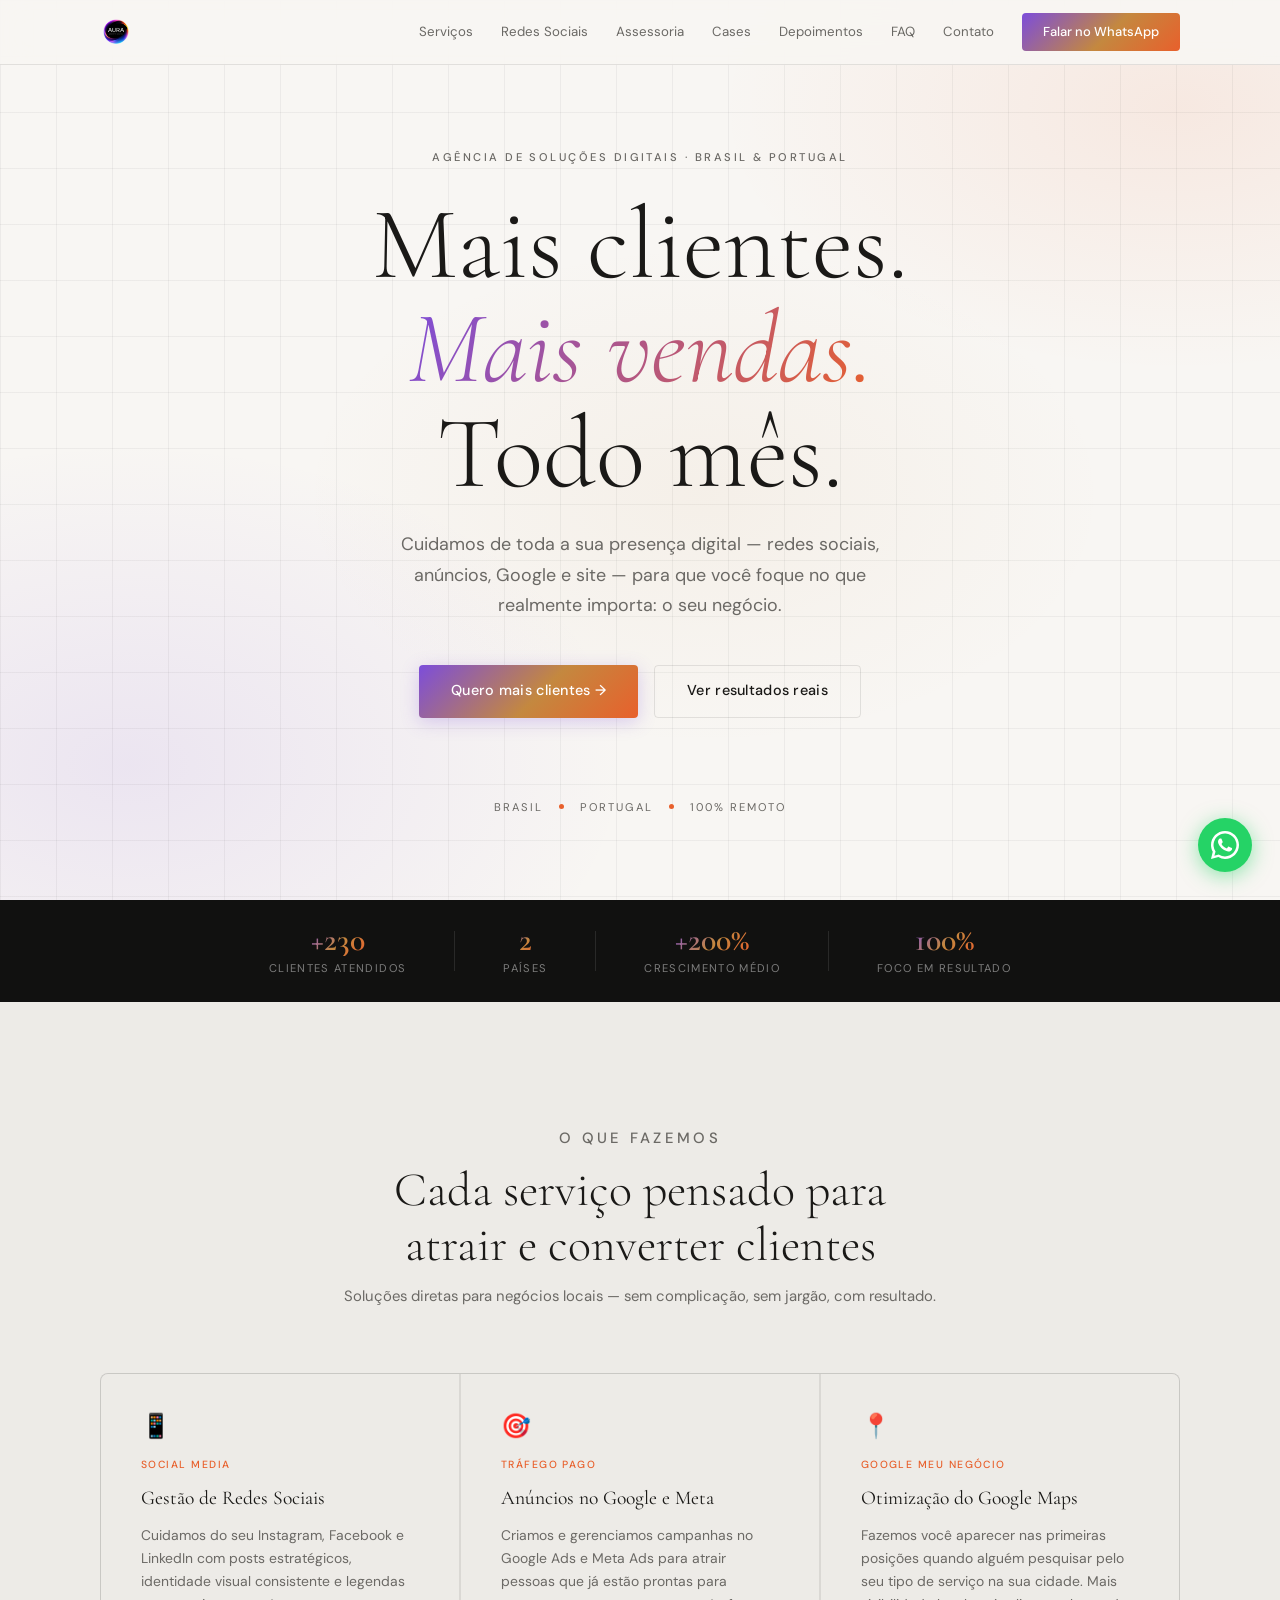
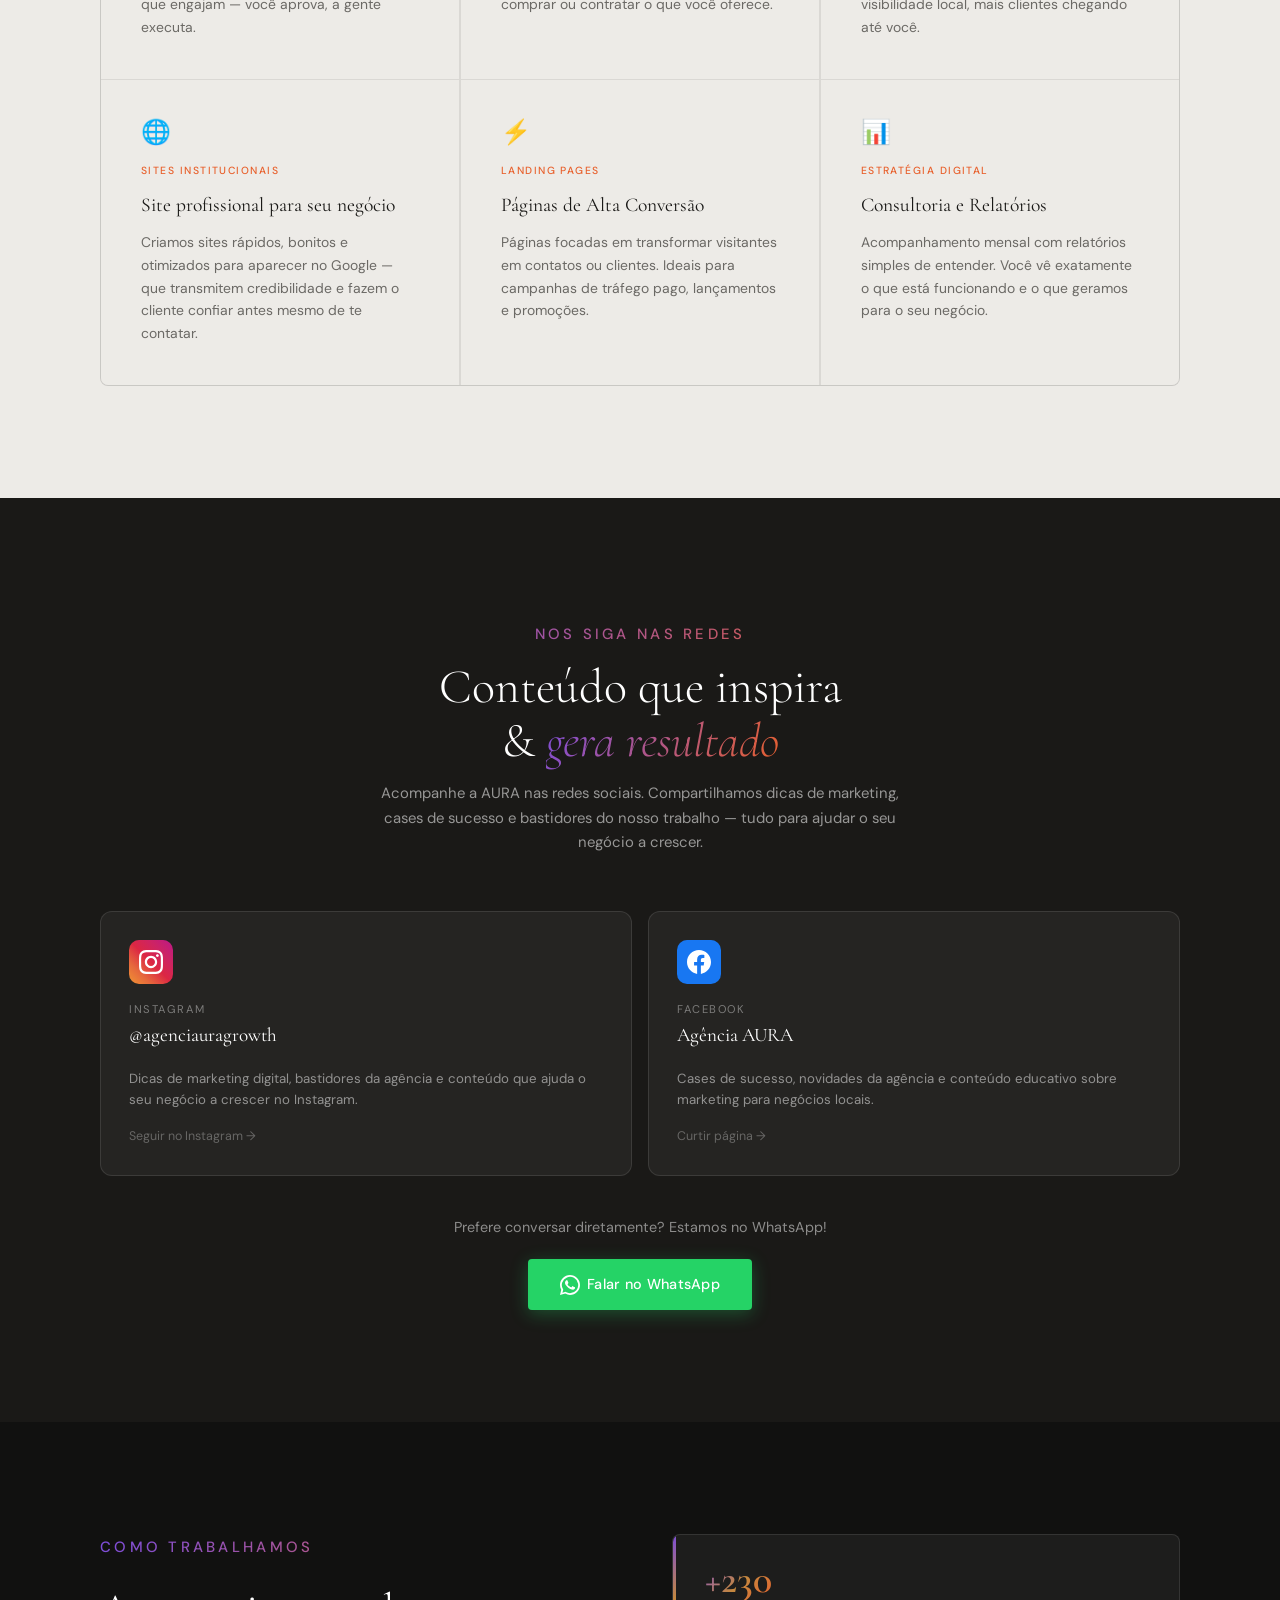
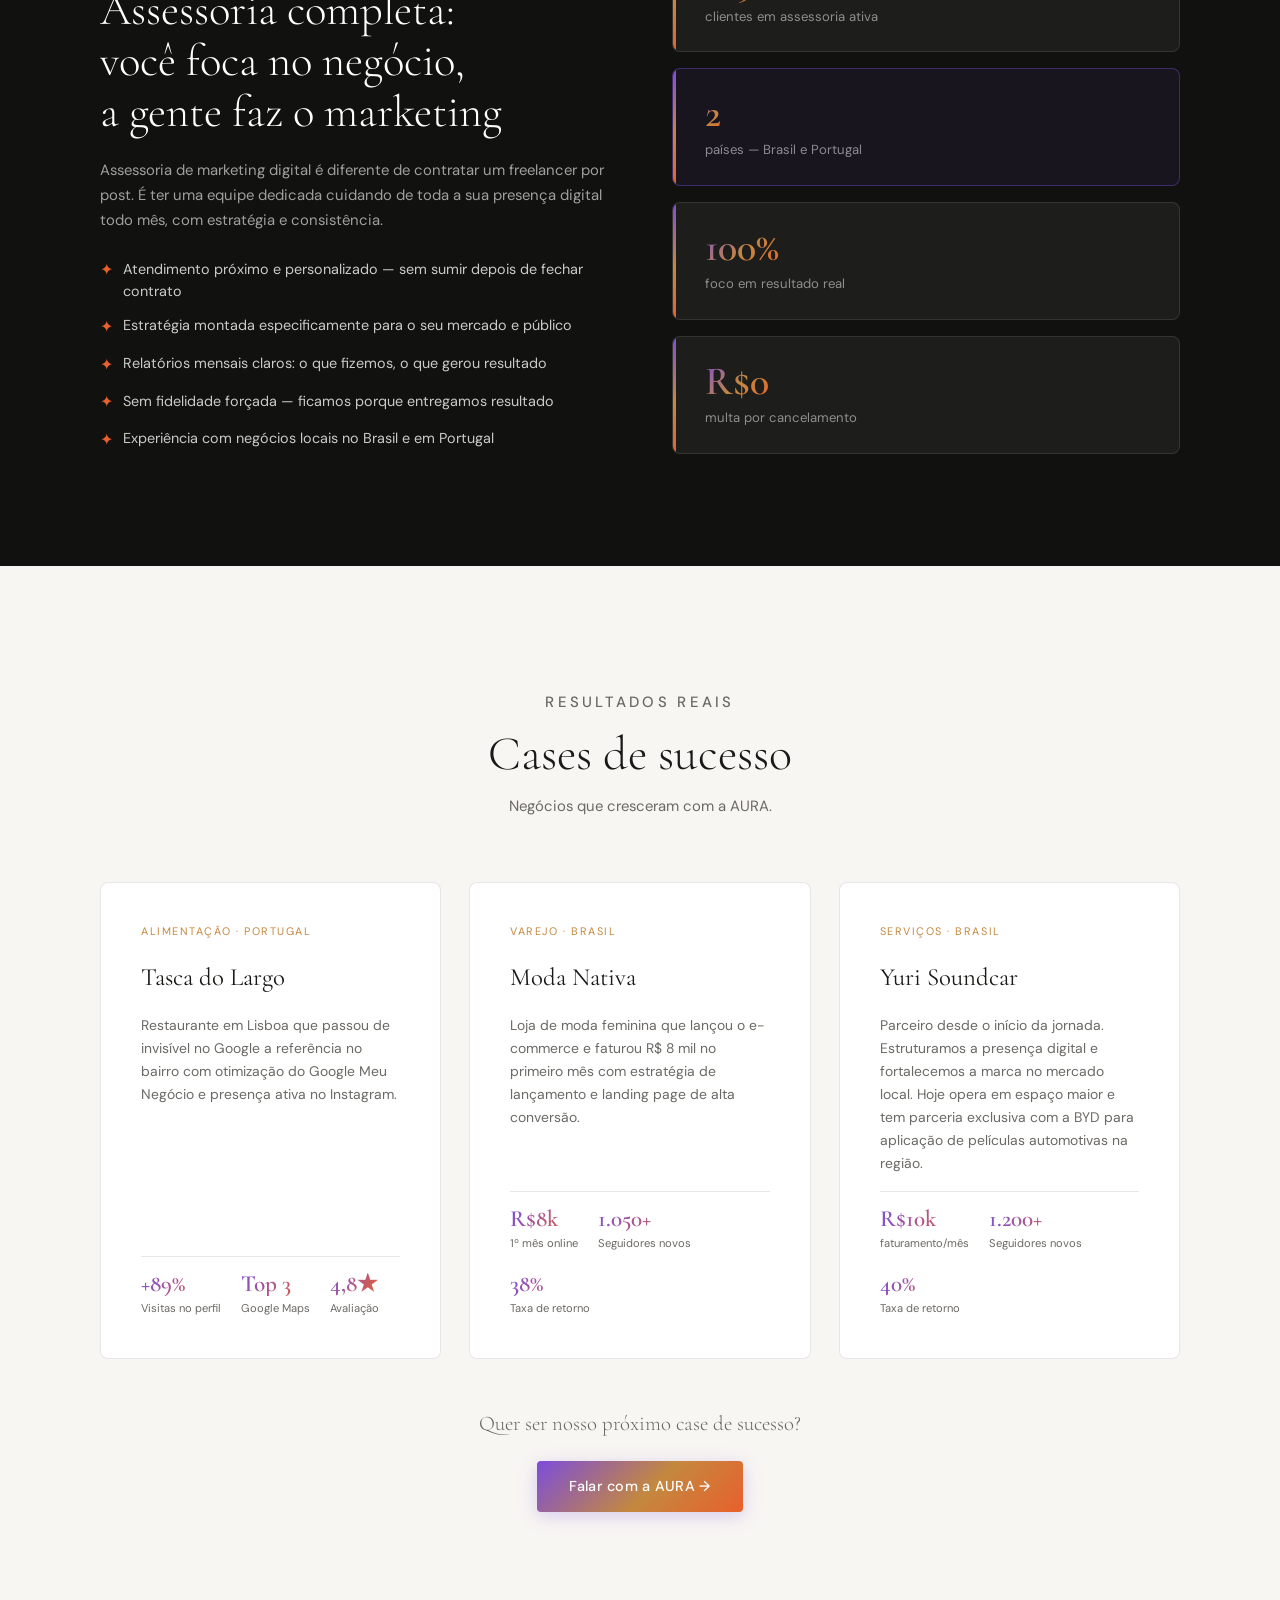
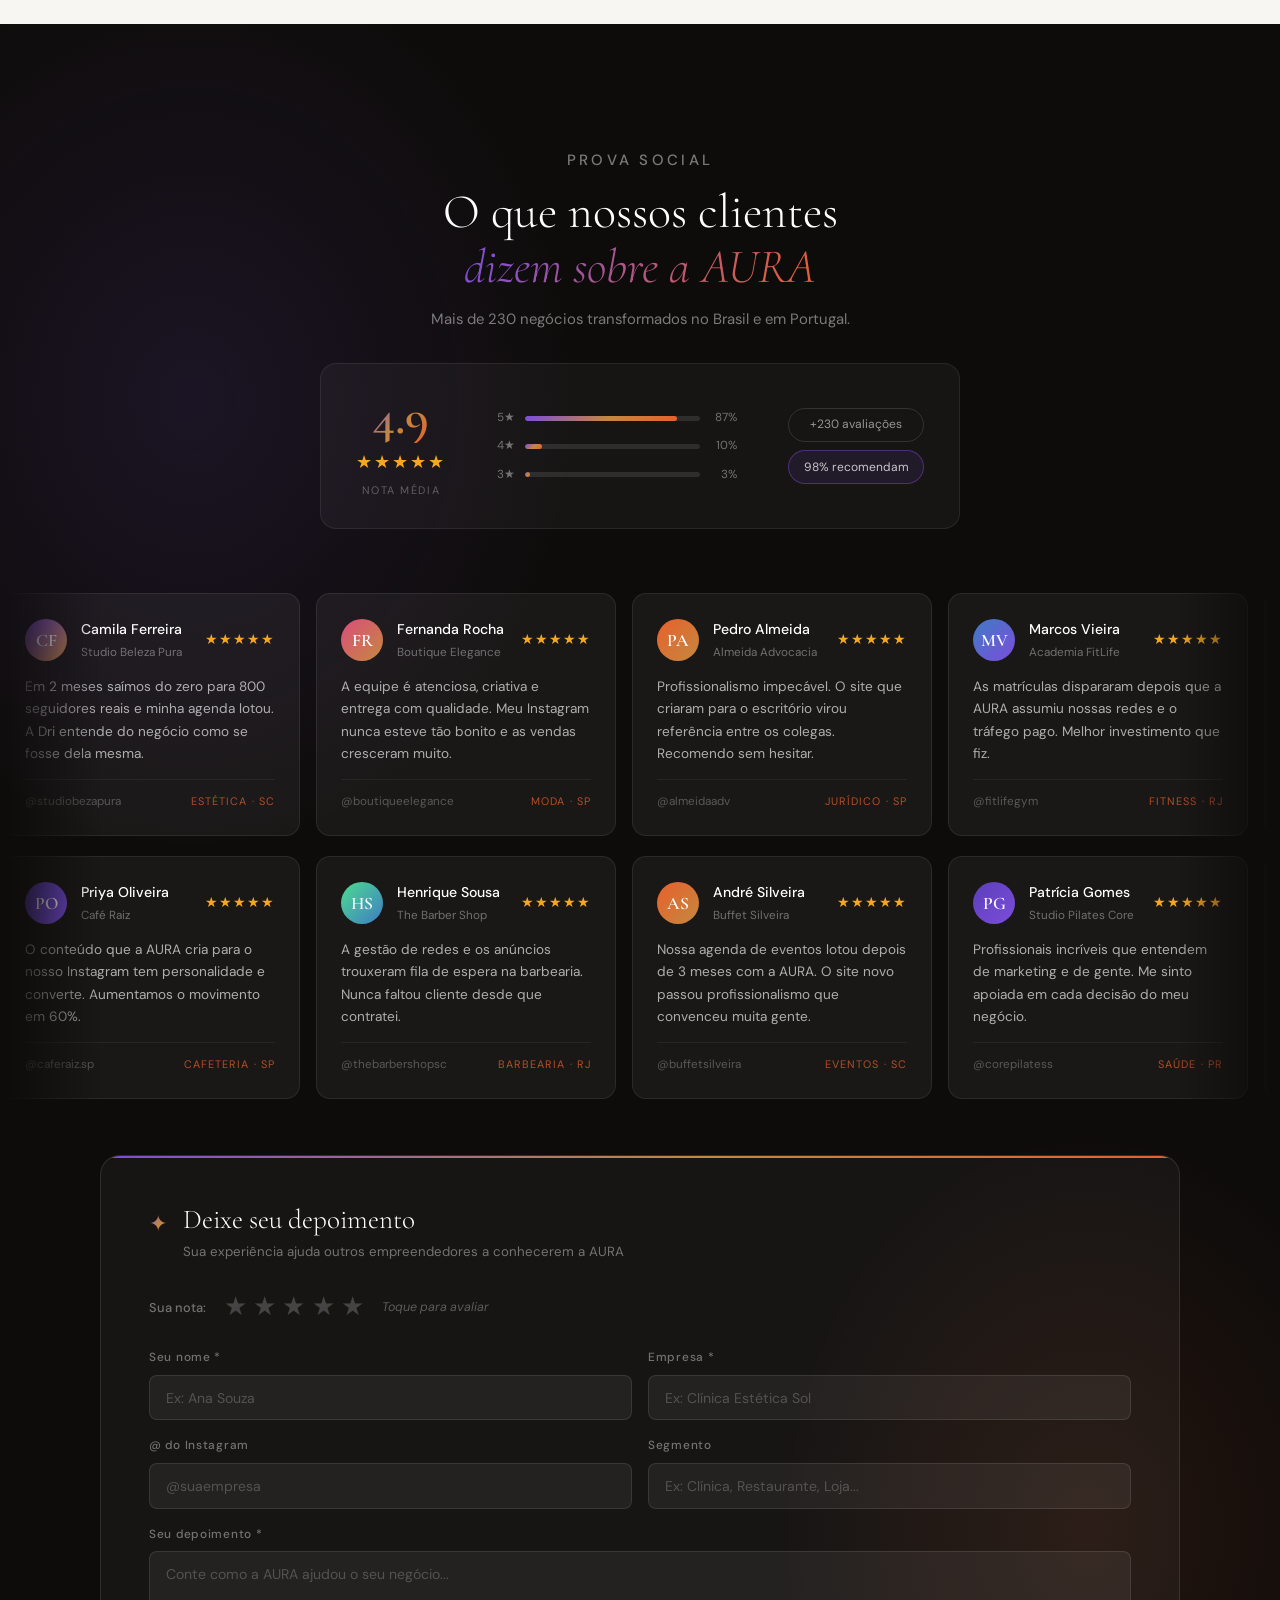
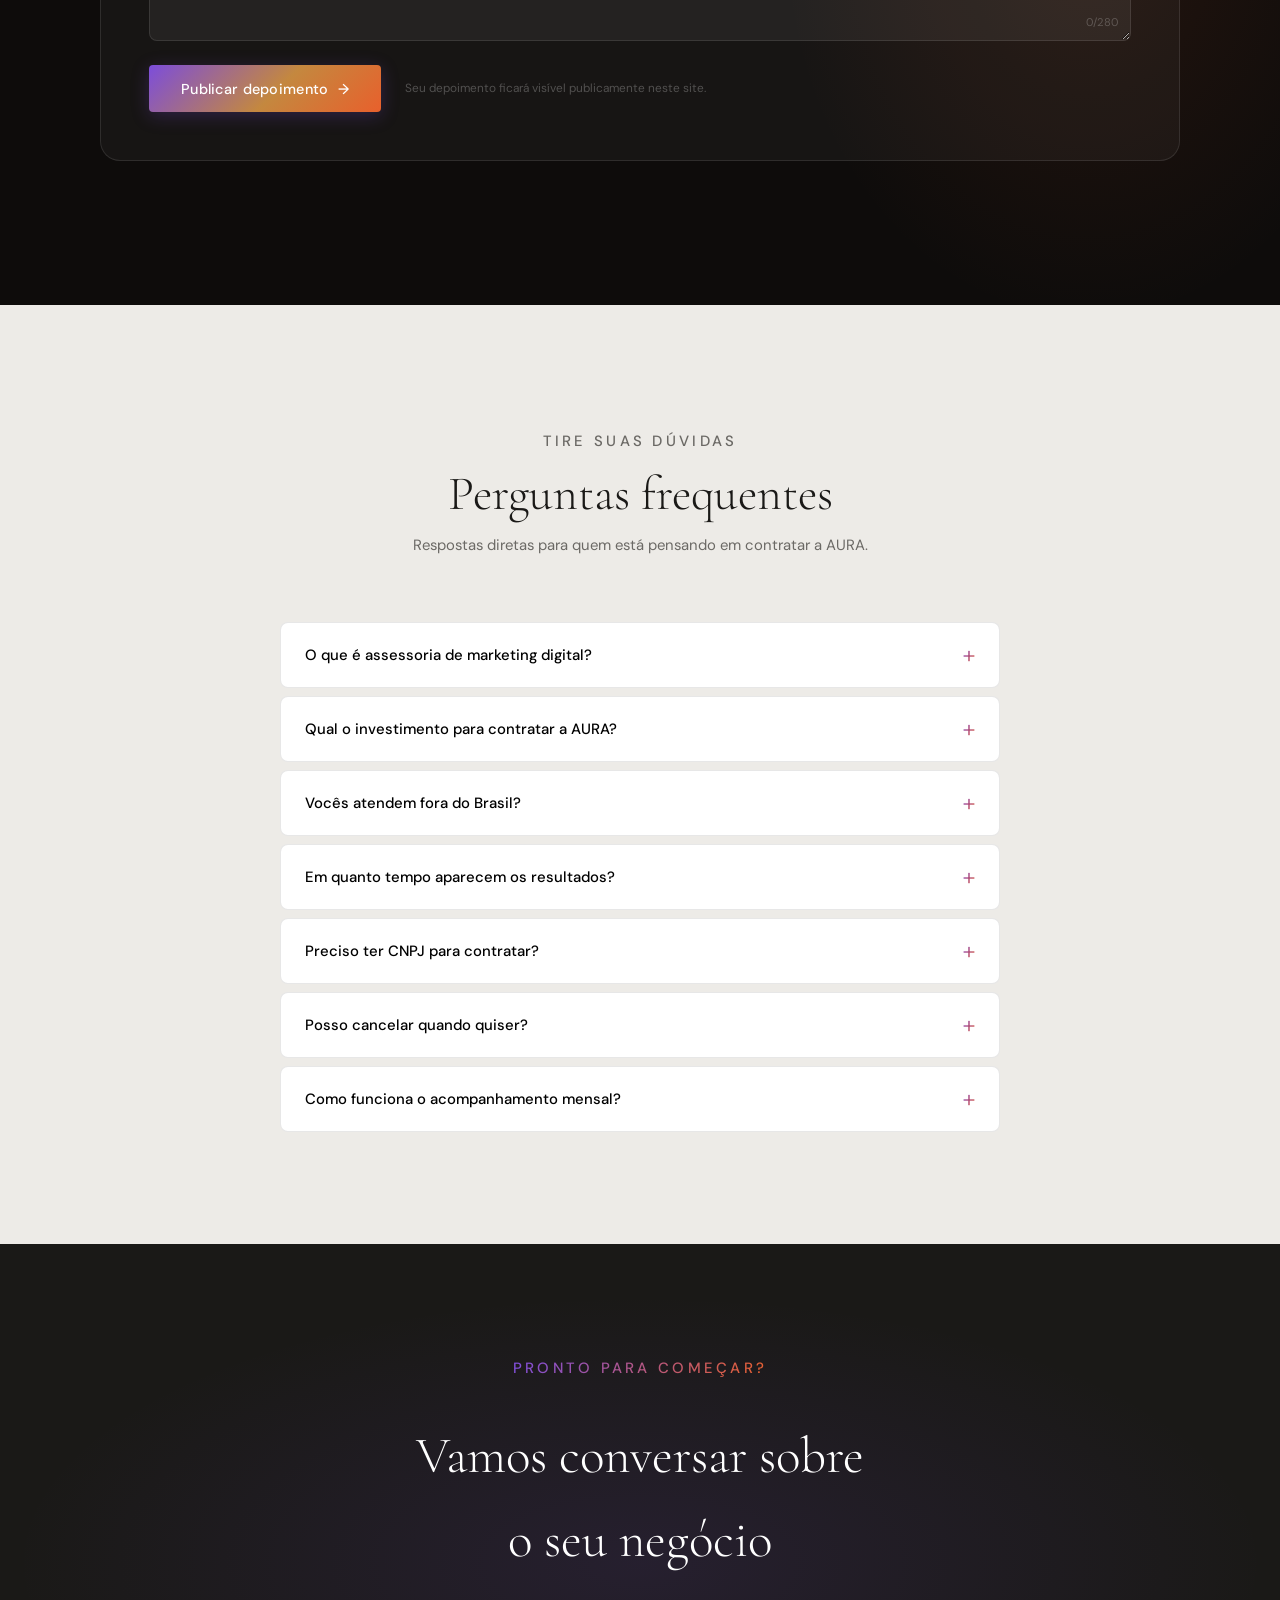
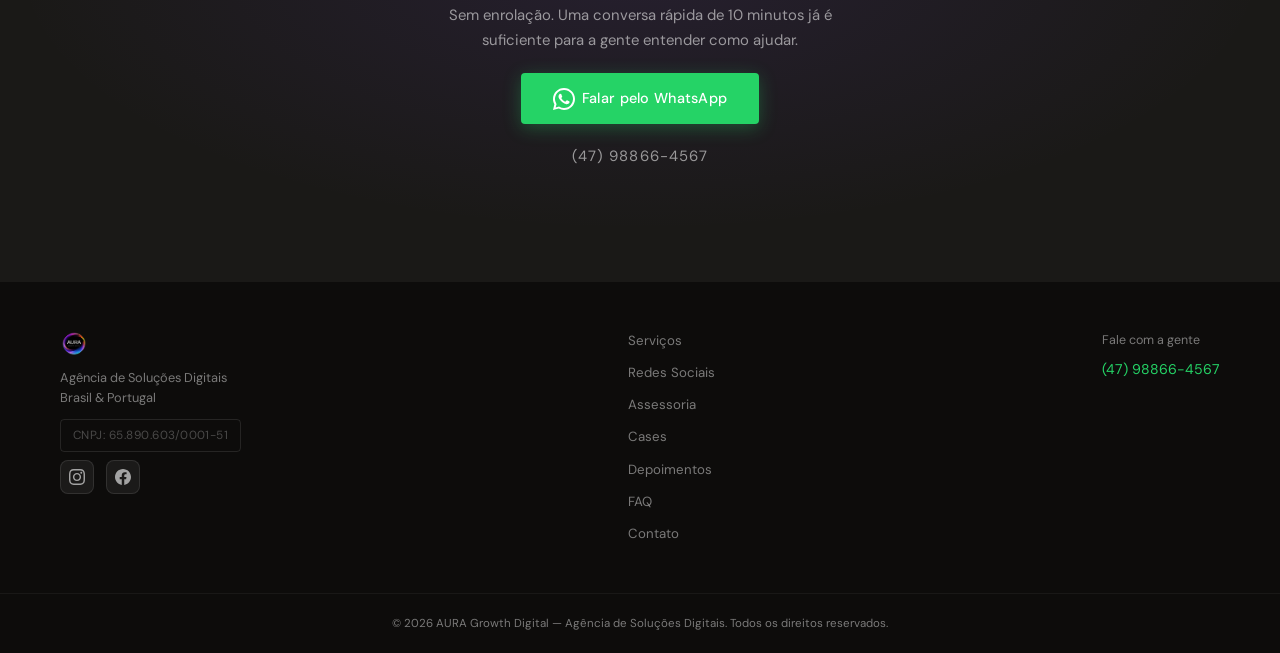
==== index.html @ 2e4003e1 "update de hoje" ====
<!DOCTYPE html>
<html lang="pt-BR">
<head>
  <meta charset="UTF-8"/>
  <meta name="viewport" content="width=device-width, initial-scale=1.0"/>
  <meta name="description" content="AURA Growth Digital — Social Media, Tráfego Pago, Google Meu Negócio, Sites e Landing Pages para negócios locais no Brasil e Portugal."/>
  <title>AURA Growth Digital - Agência de soluções digitais</title>
  <link rel="icon" href="assets/logo-aura.png" type="image/png"/>
  <link rel="apple-touch-icon" href="assets/logo-aura.png"/>
  <link rel="canonical" href="https://auragrowth.com.br"/>
  <meta property="og:title" content="AURA Growth Digital — Agência de Marketing Digital"/>
  <meta property="og:description" content="Social media, tráfego pago e crescimento para negócios locais no Brasil e Portugal."/>
  <meta property="og:image" content="https://auragrowth.com.br/assets/logo-aura.png"/>
  <meta property="og:url" content="https://auragrowth.com.br"/>
  <meta property="og:type" content="website"/>
  <link rel="preconnect" href="https://fonts.googleapis.com"/>
  <link rel="preconnect" href="https://fonts.gstatic.com" crossorigin/>
  <link href="https://fonts.googleapis.com/css2?family=Cormorant+Garamond:ital,wght@0,300;0,400;0,600;1,300;1,400&family=DM+Sans:opsz,wght@9..40,300;9..40,400;9..40,500&display=swap" rel="stylesheet"/>
  <link rel="stylesheet" href="assets/style.css"/>
  <!-- Google tag (gtag.js) -->
<script async src="https://www.googletagmanager.com/gtag/js?id=AW-18253939997">
</script>
<script>
  window.dataLayer = window.dataLayer || [];
  function gtag(){dataLayer.push(arguments);}
  gtag('js', new Date());

  gtag('config', 'AW-18253939997');
</script>
</head>
<body>

<!-- ══════════ HEADER ══════════ -->
<header id="hdr">
  <div class="nav-w">
    <a href="#inicio">
      <img src="assets/logo-aura.png" alt="AURA Growth Digital" class="logo-img"/>
    </a>
    <nav>
      <a href="#servicos">Serviços</a>
      <a href="#social">Redes Sociais</a>
      <a href="#assessoria">Assessoria</a>
      <a href="#cases">Cases</a>
      <a href="#depoimentos">Depoimentos</a>
      <a href="#faq">FAQ</a>
      <a href="#contato">Contato</a>
    </nav>
    <a href="https://wa.me/5547988664567" target="_blank" rel="noopener" class="btn-hn">Falar no WhatsApp</a>
    <button class="ham" id="ham" aria-label="Menu" aria-expanded="false">
      <span></span><span></span><span></span>
    </button>
  </div>
  <div class="mob" id="mob">
    <a href="#servicos" class="ml">Serviços</a>
    <a href="#social" class="ml">Redes Sociais</a>
    <a href="#assessoria" class="ml">Assessoria</a>
    <a href="#cases" class="ml">Cases</a>
    <a href="#depoimentos" class="ml">Depoimentos</a>
    <a href="#faq" class="ml">FAQ</a>
    <a href="#contato" class="ml">Contato</a>
    <a href="https://wa.me/5547988664567" target="_blank" rel="noopener" class="ml hi">Falar no WhatsApp →</a>
  </div>
</header>

<!-- ══════════ HERO ══════════ -->
<section id="inicio" class="hero">
  <div class="hero-bg"></div>
  <div class="hero-c">
    <p class="hero-ey">Agência de Soluções Digitais · Brasil &amp; Portugal</p>
    <h1 class="hero-h">Mais clientes.<br/><em class="gt">Mais vendas.</em><br/>Todo mês.</h1>
    <p class="hero-p">Cuidamos de toda a sua presença digital — redes sociais, anúncios, Google e site — para que você foque no que realmente importa: o seu negócio.</p>
    <div class="hero-cta">
      <a href="https://wa.me/5547988664567" target="_blank" rel="noopener" class="btn btn-grad">Quero mais clientes →</a>
      <a href="#cases" class="btn btn-out">Ver resultados reais</a>
    </div>
  </div>
  <div class="hero-badge">
    <span>Brasil</span>
    <div class="dot"></div>
    <span>Portugal</span>
    <div class="dot"></div>
    <span>100% Remoto</span>
  </div>
</section>

<!-- ══════════ NÚMEROS ══════════ -->
<div class="bar">
  <div class="bar-inner">
    <div class="bar-item"><span class="bar-n">+230</span><span class="bar-l">Clientes atendidos</span></div>
    <div class="bar-div"></div>
    <div class="bar-item"><span class="bar-n">2</span><span class="bar-l">Países</span></div>
    <div class="bar-div"></div>
    <div class="bar-item"><span class="bar-n">+200%</span><span class="bar-l">Crescimento médio</span></div>
    <div class="bar-div"></div>
    <div class="bar-item"><span class="bar-n">100%</span><span class="bar-l">Foco em resultado</span></div>
  </div>
</div>

<!-- ══════════ SERVIÇOS ══════════ -->
<section id="servicos" class="sec srv">
  <div class="w">
    <div class="sh rv">
      <p class="label label-c">O que fazemos</p>
      <h2>Cada serviço pensado para<br/>atrair e converter clientes</h2>
      <p>Soluções diretas para negócios locais — sem complicação, sem jargão, com resultado.</p>
    </div>
    <div class="srv-g">
      <div class="srv-c rv">
        <div class="srv-ic">📱</div>
        <div class="srv-tag">Social Media</div>
        <h3>Gestão de Redes Sociais</h3>
        <p>Cuidamos do seu Instagram, Facebook e LinkedIn com posts estratégicos, identidade visual consistente e legendas que engajam — você aprova, a gente executa.</p>
      </div>
      <div class="srv-c rv">
        <div class="srv-ic">🎯</div>
        <div class="srv-tag">Tráfego Pago</div>
        <h3>Anúncios no Google e Meta</h3>
        <p>Criamos e gerenciamos campanhas no Google Ads e Meta Ads para atrair pessoas que já estão prontas para comprar ou contratar o que você oferece.</p>
      </div>
      <div class="srv-c rv">
        <div class="srv-ic">📍</div>
        <div class="srv-tag">Google Meu Negócio</div>
        <h3>Otimização do Google Maps</h3>
        <p>Fazemos você aparecer nas primeiras posições quando alguém pesquisar pelo seu tipo de serviço na sua cidade. Mais visibilidade local, mais clientes chegando até você.</p>
      </div>
      <div class="srv-c rv">
        <div class="srv-ic">🌐</div>
        <div class="srv-tag">Sites Institucionais</div>
        <h3>Site profissional para seu negócio</h3>
        <p>Criamos sites rápidos, bonitos e otimizados para aparecer no Google — que transmitem credibilidade e fazem o cliente confiar antes mesmo de te contatar.</p>
      </div>
      <div class="srv-c rv">
        <div class="srv-ic">⚡</div>
        <div class="srv-tag">Landing Pages</div>
        <h3>Páginas de Alta Conversão</h3>
        <p>Páginas focadas em transformar visitantes em contatos ou clientes. Ideais para campanhas de tráfego pago, lançamentos e promoções.</p>
      </div>
      <div class="srv-c rv">
        <div class="srv-ic">📊</div>
        <div class="srv-tag">Estratégia Digital</div>
        <h3>Consultoria e Relatórios</h3>
        <p>Acompanhamento mensal com relatórios simples de entender. Você vê exatamente o que está funcionando e o que geramos para o seu negócio.</p>
      </div>
    </div>
  </div>
</section>

<!-- ══════════ REDES SOCIAIS ══════════ -->
<section id="social" class="sec social-sec">
  <div class="w">
    <div class="social-intro rv">
      <p class="label label-lt">Nos siga nas redes</p>
      <h2>Conteúdo que inspira<br/>&amp; <em class="gt">gera resultado</em></h2>
      <p>Acompanhe a AURA nas redes sociais. Compartilhamos dicas de marketing, cases de sucesso e bastidores do nosso trabalho — tudo para ajudar o seu negócio a crescer.</p>
    </div>
    <div class="social-grid">
      <a href="https://www.instagram.com/agenciauragrowth/" target="_blank" rel="noopener" class="social-card ig rv">
        <div class="social-icon">
          <svg viewBox="0 0 24 24" xmlns="http://www.w3.org/2000/svg">
            <path d="M12 2.163c3.204 0 3.584.012 4.85.07 3.252.148 4.771 1.691 4.919 4.919.058 1.265.069 1.645.069 4.849 0 3.205-.012 3.584-.069 4.849-.149 3.225-1.664 4.771-4.919 4.919-1.266.058-1.644.07-4.85.07-3.204 0-3.584-.012-4.849-.07-3.26-.149-4.771-1.699-4.919-4.92-.058-1.265-.07-1.644-.07-4.849 0-3.204.013-3.583.07-4.849.149-3.227 1.664-4.771 4.919-4.919 1.266-.057 1.645-.069 4.849-.069zm0-2.163c-3.259 0-3.667.014-4.947.072-4.358.2-6.78 2.618-6.98 6.98-.059 1.281-.073 1.689-.073 4.948 0 3.259.014 3.668.072 4.948.2 4.358 2.618 6.78 6.98 6.98 1.281.058 1.689.072 4.948.072 3.259 0 3.668-.014 4.948-.072 4.354-.2 6.782-2.618 6.979-6.98.059-1.28.073-1.689.073-4.948 0-3.259-.014-3.667-.072-4.947-.196-4.354-2.617-6.78-6.979-6.98-1.281-.059-1.69-.073-4.949-.073zm0 5.838c-3.403 0-6.162 2.759-6.162 6.162s2.759 6.163 6.162 6.163 6.162-2.759 6.162-6.163c0-3.403-2.759-6.162-6.162-6.162zm0 10.162c-2.209 0-4-1.79-4-4 0-2.209 1.791-4 4-4s4 1.791 4 4c0 2.21-1.791 4-4 4zm6.406-11.845c-.796 0-1.441.645-1.441 1.44s.645 1.44 1.441 1.44c.795 0 1.439-.645 1.439-1.44s-.644-1.44-1.439-1.44z"/>
          </svg>
        </div>
        <div>
          <p class="social-name">Instagram</p>
          <p class="social-handle">@agenciauragrowth</p>
        </div>
        <p class="social-desc">Dicas de marketing digital, bastidores da agência e conteúdo que ajuda o seu negócio a crescer no Instagram.</p>
        <p class="social-action">Seguir no Instagram →</p>
      </a>
      <a href="https://www.facebook.com/profile.php?id=61588174911608&locale=pt_BR" target="_blank" rel="noopener" class="social-card fb rv">
        <div class="social-icon">
          <svg viewBox="0 0 24 24" xmlns="http://www.w3.org/2000/svg">
            <path d="M24 12.073c0-6.627-5.373-12-12-12s-12 5.373-12 12c0 5.99 4.388 10.954 10.125 11.854v-8.385H7.078v-3.47h3.047V9.43c0-3.007 1.792-4.669 4.533-4.669 1.312 0 2.686.235 2.686.235v2.953H15.83c-1.491 0-1.956.925-1.956 1.874v2.25h3.328l-.532 3.47h-2.796v8.385C19.612 23.027 24 18.062 24 12.073z"/>
          </svg>
        </div>
        <div>
          <p class="social-name">Facebook</p>
          <p class="social-handle">Agência AURA</p>
        </div>
        <p class="social-desc">Cases de sucesso, novidades da agência e conteúdo educativo sobre marketing para negócios locais.</p>
        <p class="social-action">Curtir página →</p>
      </a>
    </div>
    <div class="social-cta rv">
      <p>Prefere conversar diretamente? Estamos no WhatsApp!</p>
      <a href="https://wa.me/5547988664567" target="_blank" rel="noopener" class="btn btn-wa">
        <svg xmlns="http://www.w3.org/2000/svg" viewBox="0 0 24 24" fill="currentColor" width="20" height="20"><path d="M17.472 14.382c-.297-.149-1.758-.867-2.03-.967-.273-.099-.471-.148-.67.15-.197.297-.767.966-.94 1.164-.173.199-.347.223-.644.075-.297-.15-1.255-.463-2.39-1.475-.883-.788-1.48-1.761-1.653-2.059-.173-.297-.018-.458.13-.606.134-.133.298-.347.446-.52.149-.174.198-.298.298-.497.099-.198.05-.371-.025-.52-.075-.149-.669-1.612-.916-2.207-.242-.579-.487-.5-.669-.51-.173-.008-.371-.01-.57-.01-.198 0-.52.074-.792.372-.272.297-1.04 1.016-1.04 2.479 0 1.462 1.065 2.875 1.213 3.074.149.198 2.096 3.2 5.077 4.487.709.306 1.262.489 1.694.625.712.227 1.36.195 1.871.118.571-.085 1.758-.719 2.006-1.413.248-.694.248-1.289.173-1.413-.074-.124-.272-.198-.57-.347z"/><path d="M12 0C5.373 0 0 5.373 0 12c0 2.122.552 4.109 1.518 5.834L0 24l6.336-1.662A11.945 11.945 0 0012 24c6.627 0 12-5.373 12-12S18.627 0 12 0zm0 21.818a9.818 9.818 0 01-5.006-1.366l-.36-.214-3.727.978.994-3.634-.234-.374A9.818 9.818 0 1112 21.818z"/></svg>
        Falar no WhatsApp
      </a>
    </div>
  </div>
</section>

<!-- ══════════ ASSESSORIA ══════════ -->
<section id="assessoria" class="sec asses">
  <div class="w asses-in">
    <div class="asses-t rv">
      <p class="label label-lt">Como trabalhamos</p>
      <h2>Assessoria completa:<br/>você foca no negócio,<br/>a gente faz o marketing</h2>
      <p>Assessoria de marketing digital é diferente de contratar um freelancer por post. É ter uma equipe dedicada cuidando de toda a sua presença digital todo mês, com estratégia e consistência.</p>
      <ul class="asses-li">
        <li><span>✦</span> Atendimento próximo e personalizado — sem sumir depois de fechar contrato</li>
        <li><span>✦</span> Estratégia montada especificamente para o seu mercado e público</li>
        <li><span>✦</span> Relatórios mensais claros: o que fizemos, o que gerou resultado</li>
        <li><span>✦</span> Sem fidelidade forçada — ficamos porque entregamos resultado</li>
        <li><span>✦</span> Experiência com negócios locais no Brasil e em Portugal</li>
      </ul>
    </div>
    <div class="asses-v rv">
      <div class="ac"><span class="ac-n">+230</span><span>clientes em assessoria ativa</span></div>
      <div class="ac hi"><span class="ac-n">2</span><span>países — Brasil e Portugal</span></div>
      <div class="ac"><span class="ac-n">100%</span><span>foco em resultado real</span></div>
      <div class="ac"><span class="ac-n">R$0</span><span>multa por cancelamento</span></div>
    </div>
  </div>
</section>

<!-- ══════════ CASES ══════════ -->
<section id="cases" class="sec">
  <div class="w">
    <div class="sh rv">
      <p class="label label-c">Resultados reais</p>
      <h2>Cases de sucesso</h2>
      <p>Negócios que cresceram com a AURA.</p>
    </div>
    <div class="cases-g">
      <div class="case-c rv">
        <div class="case-tag">Alimentação · Portugal</div>
        <h3 class="case-nm">Tasca do Largo</h3>
        <p class="case-d">Restaurante em Lisboa que passou de invisível no Google a referência no bairro com otimização do Google Meu Negócio e presença ativa no Instagram.</p>
        <div class="case-m">
          <div class="met"><span class="met-n">+89%</span><span class="met-l">Visitas no perfil</span></div>
          <div class="met"><span class="met-n">Top 3</span><span class="met-l">Google Maps</span></div>
          <div class="met"><span class="met-n">4,8★</span><span class="met-l">Avaliação</span></div>
        </div>
      </div>
      <div class="case-c rv">
        <div class="case-tag">Varejo · Brasil</div>
        <h3 class="case-nm">Moda Nativa</h3>
        <p class="case-d">Loja de moda feminina que lançou o e-commerce e faturou R$ 8 mil no primeiro mês com estratégia de lançamento e landing page de alta conversão.</p>
        <div class="case-m">
          <div class="met"><span class="met-n">R$8k</span><span class="met-l">1º mês online</span></div>
          <div class="met"><span class="met-n">1.050+</span><span class="met-l">Seguidores novos</span></div>
          <div class="met"><span class="met-n">38%</span><span class="met-l">Taxa de retorno</span></div>
        </div>
      </div>
      <div class="case-c rv">
        <div class="case-tag">Serviços · Brasil</div>
        <h3 class="case-nm">Yuri Soundcar</h3>
        <p class="case-d">Parceiro desde o início da jornada. Estruturamos a presença digital e fortalecemos a marca no mercado local. Hoje opera em espaço maior e tem parceria exclusiva com a BYD para aplicação de películas automotivas na região.</p>
        <div class="case-m">
          <div class="met"><span class="met-n">R$10k</span><span class="met-l">faturamento/mês</span></div>
          <div class="met"><span class="met-n">1.200+</span><span class="met-l">Seguidores novos</span></div>
          <div class="met"><span class="met-n">40%</span><span class="met-l">Taxa de retorno</span></div>
        </div>
      </div>
    </div>
    <div class="cases-cta rv">
      <p>Quer ser nosso próximo case de sucesso?</p>
      <a href="https://wa.me/5547988664567" target="_blank" rel="noopener" class="btn btn-grad">Falar com a AURA →</a>
    </div>
  </div>
</section>

<!-- ══════════ DEPOIMENTOS ══════════ -->
<section id="depoimentos" class="sec dep-s">
  <div class="w">
    <div class="sh rv">
      <p class="label label-c">Prova social</p>
      <h2>O que nossos clientes<br/><em class="gt">dizem sobre a AURA</em></h2>
      <p>Mais de 230 negócios transformados no Brasil e em Portugal.</p>
      <div class="dep-agg rv">
        <div class="dep-agg-score">
          <span class="dep-score-n">4.9</span>
          <div class="dep-score-stars">★★★★★</div>
          <span class="dep-score-sub">nota média</span>
        </div>
        <div class="dep-agg-bars">
          <div class="dep-bar-row"><span>5★</span><div class="dep-bar-track"><div class="dep-bar-fill" style="width:87%"></div></div><span>87%</span></div>
          <div class="dep-bar-row"><span>4★</span><div class="dep-bar-track"><div class="dep-bar-fill" style="width:10%"></div></div><span>10%</span></div>
          <div class="dep-bar-row"><span>3★</span><div class="dep-bar-track"><div class="dep-bar-fill" style="width:3%"></div></div><span>3%</span></div>
        </div>
        <div class="dep-agg-pills">
          <span class="dep-pill">+230 avaliações</span>
          <span class="dep-pill dep-pill-hi">98% recomendam</span>
        </div>
      </div>
    </div>
  </div>

  <!-- Trilho 1 — esquerda -->
  <div class="dep-track-w" aria-hidden="true">
    <div class="dep-track dep-t1" id="depT1"></div>
  </div>

  <!-- Trilho 2 — direita -->
  <div class="dep-track-w" aria-hidden="true">
    <div class="dep-track dep-t2" id="depT2"></div>
  </div>

  <!-- Formulário de depoimento -->
  <div class="w">
    <div class="dep-form-box rv">
      <div class="dep-form-head">
        <div class="dep-form-ico">✦</div>
        <div>
          <h3>Deixe seu depoimento</h3>
          <p>Sua experiência ajuda outros empreendedores a conhecerem a AURA</p>
        </div>
      </div>

      <div class="dep-star-row" id="depStarRow">
        <span class="dep-star-label">Sua nota:</span>
        <div class="dep-stars-input" id="depStarsInput">
          <button type="button" class="dep-star-btn" data-val="1">★</button>
          <button type="button" class="dep-star-btn" data-val="2">★</button>
          <button type="button" class="dep-star-btn" data-val="3">★</button>
          <button type="button" class="dep-star-btn" data-val="4">★</button>
          <button type="button" class="dep-star-btn" data-val="5">★</button>
        </div>
        <span class="dep-star-txt" id="depStarTxt">Toque para avaliar</span>
      </div>

      <div class="dep-form-grid">
        <div class="dep-inp-wrap">
          <label class="dep-label">Seu nome *</label>
          <input type="text" class="dep-inp" id="depNome" placeholder="Ex: Ana Souza" maxlength="60"/>
        </div>
        <div class="dep-inp-wrap">
          <label class="dep-label">Empresa *</label>
          <input type="text" class="dep-inp" id="depEmpresa" placeholder="Ex: Clínica Estética Sol" maxlength="80"/>
        </div>
        <div class="dep-inp-wrap">
          <label class="dep-label">@ do Instagram</label>
          <input type="text" class="dep-inp" id="depInsta" placeholder="@suaempresa" maxlength="50"/>
        </div>
        <div class="dep-inp-wrap">
          <label class="dep-label">Segmento</label>
          <input type="text" class="dep-inp" id="depSeg" placeholder="Ex: Clínica, Restaurante, Loja..." maxlength="50"/>
        </div>
        <div class="dep-inp-wrap dep-full">
          <label class="dep-label">Seu depoimento *</label>
          <textarea class="dep-inp dep-ta" id="depMsg" placeholder="Conte como a AURA ajudou o seu negócio..." maxlength="280" rows="3"></textarea>
          <span class="dep-count"><span id="depChars">0</span>/280</span>
        </div>
      </div>

      <div class="dep-form-footer">
        <button class="btn btn-grad dep-btn" id="depSubmit">
          <span id="depBtnTxt">Publicar depoimento</span>
          <span class="dep-btn-arrow">→</span>
        </button>
        <p class="dep-disclaimer">Seu depoimento ficará visível publicamente neste site.</p>
      </div>

      <div class="dep-toast" id="depToast">
        <span>✓</span> Depoimento publicado com sucesso!
      </div>
    </div>

    <!-- Depoimentos enviados pelos visitantes -->
    <div id="depNovos" class="dep-novos"></div>
  </div>
</section>

<!-- ══════════ FAQ ══════════ -->
<section id="faq" class="sec" style="background:var(--cream)">
  <div class="w">
    <div class="sh rv">
      <p class="label label-c">Tire suas dúvidas</p>
      <h2>Perguntas frequentes</h2>
      <p>Respostas diretas para quem está pensando em contratar a AURA.</p>
    </div>
    <div class="faq-l">
      <div class="faq-i rv">
        <button class="faq-q" aria-expanded="false">O que é assessoria de marketing digital? <span class="faq-ic">+</span></button>
        <div class="faq-a"><p>É ter uma equipe cuidando de toda a sua presença digital todo mês — redes sociais, anúncios, Google e site. Diferente de contratar alguém por post ou campanha avulsa, a assessoria é contínua e estratégica: a gente conhece o seu negócio e trabalha para crescê-lo de forma consistente.</p></div>
      </div>
      <div class="faq-i rv">
        <button class="faq-q" aria-expanded="false">Qual o investimento para contratar a AURA? <span class="faq-ic">+</span></button>
        <div class="faq-a"><p>Temos planos adaptados à realidade de negócios locais. O melhor caminho é conversar com a gente pelo WhatsApp — em poucos minutos entendemos o que você precisa e apresentamos uma proposta sob medida, sem compromisso e sem enrolação.</p></div>
      </div>
      <div class="faq-i rv">
        <button class="faq-q" aria-expanded="false">Vocês atendem fora do Brasil? <span class="faq-ic">+</span></button>
        <div class="faq-a"><p>Sim! Atendemos clientes no Brasil e em Portugal. Todo o trabalho é remoto — WhatsApp, e-mail ou videochamada, no horário que funcionar melhor para você.</p></div>
      </div>
      <div class="faq-i rv">
        <button class="faq-q" aria-expanded="false">Em quanto tempo aparecem os resultados? <span class="faq-ic">+</span></button>
        <div class="faq-a"><p>Depende do serviço. Tráfego pago pode trazer resultados já nas primeiras semanas. Redes sociais orgânicas e Google Meu Negócio levam de 2 a 4 meses para consolidar o crescimento. Somos transparentes sobre os prazos desde o primeiro contato — sem promessa irreal.</p></div>
      </div>
      <div class="faq-i rv">
        <button class="faq-q" aria-expanded="false">Preciso ter CNPJ para contratar? <span class="faq-ic">+</span></button>
        <div class="faq-a"><p>Não. Atendemos MEIs, autônomos e empresas com CNPJ. Emitimos nota fiscal para todos os clientes, com total segurança e formalidade.</p></div>
      </div>
      <div class="faq-i rv">
        <button class="faq-q" aria-expanded="false">Posso cancelar quando quiser? <span class="faq-ic">+</span></button>
        <div class="faq-a"><p>Sim. Nossos contratos são mensais com aviso prévio de 30 dias. Não acreditamos em prender clientes com multa — acreditamos em resultado que faz você querer continuar.</p></div>
      </div>
      <div class="faq-i rv">
        <button class="faq-q" aria-expanded="false">Como funciona o acompanhamento mensal? <span class="faq-ic">+</span></button>
        <div class="faq-a"><p>Você recebe relatórios mensais escritos de forma simples — sem termos técnicos desnecessários. Mostramos o que fizemos, o que gerou resultado e o plano para o próximo mês. Além disso, estamos disponíveis para tirar dúvidas sempre que precisar.</p></div>
      </div>
    </div>
  </div>
</section>

<!-- ══════════ CTA FINAL ══════════ -->
<section id="contato" class="sec cta-s">
  <div class="w">
    <div class="cta-b rv">
      <p class="label label-lt">Pronto para começar?</p>
      <h2>Vamos conversar sobre<br/>o seu negócio</h2>
      <p>Sem enrolação. Uma conversa rápida de 10 minutos já é suficiente para a gente entender como ajudar.</p>
      <a href="https://wa.me/5547988664567" target="_blank" rel="noopener" class="btn btn-wa">
        <svg xmlns="http://www.w3.org/2000/svg" viewBox="0 0 24 24" fill="currentColor" width="22" height="22"><path d="M17.472 14.382c-.297-.149-1.758-.867-2.03-.967-.273-.099-.471-.148-.67.15-.197.297-.767.966-.94 1.164-.173.199-.347.223-.644.075-.297-.15-1.255-.463-2.39-1.475-.883-.788-1.48-1.761-1.653-2.059-.173-.297-.018-.458.13-.606.134-.133.298-.347.446-.52.149-.174.198-.298.298-.497.099-.198.05-.371-.025-.52-.075-.149-.669-1.612-.916-2.207-.242-.579-.487-.5-.669-.51-.173-.008-.371-.01-.57-.01-.198 0-.52.074-.792.372-.272.297-1.04 1.016-1.04 2.479 0 1.462 1.065 2.875 1.213 3.074.149.198 2.096 3.2 5.077 4.487.709.306 1.262.489 1.694.625.712.227 1.36.195 1.871.118.571-.085 1.758-.719 2.006-1.413.248-.694.248-1.289.173-1.413-.074-.124-.272-.198-.57-.347z"/><path d="M12 0C5.373 0 0 5.373 0 12c0 2.122.552 4.109 1.518 5.834L0 24l6.336-1.662A11.945 11.945 0 0012 24c6.627 0 12-5.373 12-12S18.627 0 12 0zm0 21.818a9.818 9.818 0 01-5.006-1.366l-.36-.214-3.727.978.994-3.634-.234-.374A9.818 9.818 0 1112 21.818z"/></svg>
        Falar pelo WhatsApp
      </a>
      <p class="wa-n">(47) 98866-4567</p>
    </div>
  </div>
</section>

<!-- ══════════ FOOTER ══════════ -->
<footer>
  <div class="w foot-in">
    <div class="foot-brand">
      <img src="assets/logo-aura.png" alt="AURA Growth Digital" class="foot-logo"/>
      <p>Agência de Soluções Digitais</p>
      <p>Brasil &amp; Portugal</p>
      <span class="foot-cnpj">CNPJ: 65.890.603/0001-51</span>
      <div class="foot-social-links">
        <a href="https://www.instagram.com/aurainbr/" target="_blank" rel="noopener" aria-label="Instagram">
          <svg viewBox="0 0 24 24"><path d="M12 2.163c3.204 0 3.584.012 4.85.07 3.252.148 4.771 1.691 4.919 4.919.058 1.265.069 1.645.069 4.849 0 3.205-.012 3.584-.069 4.849-.149 3.225-1.664 4.771-4.919 4.919-1.266.058-1.644.07-4.85.07-3.204 0-3.584-.012-4.849-.07-3.26-.149-4.771-1.699-4.919-4.92-.058-1.265-.07-1.644-.07-4.849 0-3.204.013-3.583.07-4.849.149-3.227 1.664-4.771 4.919-4.919 1.266-.057 1.645-.069 4.849-.069zm0-2.163c-3.259 0-3.667.014-4.947.072-4.358.2-6.78 2.618-6.98 6.98-.059 1.281-.073 1.689-.073 4.948 0 3.259.014 3.668.072 4.948.2 4.358 2.618 6.78 6.98 6.98 1.281.058 1.689.072 4.948.072 3.259 0 3.668-.014 4.948-.072 4.354-.2 6.782-2.618 6.979-6.98.059-1.28.073-1.689.073-4.948 0-3.259-.014-3.667-.072-4.947-.196-4.354-2.617-6.78-6.979-6.98-1.281-.059-1.69-.073-4.949-.073zm0 5.838c-3.403 0-6.162 2.759-6.162 6.162s2.759 6.163 6.162 6.163 6.162-2.759 6.162-6.163c0-3.403-2.759-6.162-6.162-6.162zm0 10.162c-2.209 0-4-1.79-4-4 0-2.209 1.791-4 4-4s4 1.791 4 4c0 2.21-1.791 4-4 4zm6.406-11.845c-.796 0-1.441.645-1.441 1.44s.645 1.44 1.441 1.44c.795 0 1.439-.645 1.439-1.44s-.644-1.44-1.439-1.44z"/></svg>
        </a>
        <a href="https://www.facebook.com/profile.php?id=61588174911608&locale=pt_BR" target="_blank" rel="noopener" aria-label="Facebook">
          <svg viewBox="0 0 24 24"><path d="M24 12.073c0-6.627-5.373-12-12-12s-12 5.373-12 12c0 5.99 4.388 10.954 10.125 11.854v-8.385H7.078v-3.47h3.047V9.43c0-3.007 1.792-4.669 4.533-4.669 1.312 0 2.686.235 2.686.235v2.953H15.83c-1.491 0-1.956.925-1.956 1.874v2.25h3.328l-.532 3.47h-2.796v8.385C19.612 23.027 24 18.062 24 12.073z"/></svg>
        </a>
      </div>
    </div>
    <div class="foot-links">
      <a href="#servicos">Serviços</a>
      <a href="#social">Redes Sociais</a>
      <a href="#assessoria">Assessoria</a>
      <a href="#cases">Cases</a>
      <a href="#depoimentos">Depoimentos</a>
      <a href="#faq">FAQ</a>
      <a href="#contato">Contato</a>
    </div>
    <div class="foot-con">
      <p>Fale com a gente</p>
      <a href="https://wa.me/5547988664567" target="_blank" rel="noopener">(47) 98866-4567</a>
    </div>
  </div>
  <div class="foot-bot">
    <p>© 2026 AURA Growth Digital — Agência de Soluções Digitais. Todos os direitos reservados.</p>
  </div>
</footer>

<!-- WhatsApp flutuante -->
<a href="https://wa.me/5547988664567" target="_blank" rel="noopener" class="waf" aria-label="Falar no WhatsApp">
  <svg xmlns="http://www.w3.org/2000/svg" viewBox="0 0 24 24" fill="currentColor" width="28" height="28"><path d="M17.472 14.382c-.297-.149-1.758-.867-2.03-.967-.273-.099-.471-.148-.67.15-.197.297-.767.966-.94 1.164-.173.199-.347.223-.644.075-.297-.15-1.255-.463-2.39-1.475-.883-.788-1.48-1.761-1.653-2.059-.173-.297-.018-.458.13-.606.134-.133.298-.347.446-.52.149-.174.198-.298.298-.497.099-.198.05-.371-.025-.52-.075-.149-.669-1.612-.916-2.207-.242-.579-.487-.5-.669-.51-.173-.008-.371-.01-.57-.01-.198 0-.52.074-.792.372-.272.297-1.04 1.016-1.04 2.479 0 1.462 1.065 2.875 1.213 3.074.149.198 2.096 3.2 5.077 4.487.709.306 1.262.489 1.694.625.712.227 1.36.195 1.871.118.571-.085 1.758-.719 2.006-1.413.248-.694.248-1.289.173-1.413-.074-.124-.272-.198-.57-.347z"/><path d="M12 0C5.373 0 0 5.373 0 12c0 2.122.552 4.109 1.518 5.834L0 24l6.336-1.662A11.945 11.945 0 0012 24c6.627 0 12-5.373 12-12S18.627 0 12 0zm0 21.818a9.818 9.818 0 01-5.006-1.366l-.36-.214-3.727.978.994-3.634-.234-.374A9.818 9.818 0 1112 21.818z"/></svg>
</a>

<script src="assets/script.js"></script>
</body>
</html>
---- assets/style.css ----
/* =============================================
   AURA Growth Digital — style.css
   Paleta: roxo #7C4DDB → laranja #E8602C
   ============================================= */

:root {
  --bg: #F8F6F3;
  --cream: #EDEBE7;
  --ink: #1A1917;
  --muted: #6B6965;
  --border: rgba(26, 25, 23, .1);
  --white: #fff;
  --dark: #111110;
  --purple: #7C4DDB;
  --orange: #E8602C;
  --amber: #C4883F;
  --green: #25D366;
  --grad: linear-gradient(135deg, #7C4DDB 0%, #C4883F 55%, #E8602C 100%);
  --grad-text: linear-gradient(120deg, #7C4DDB, #E8602C);
  --font-d: 'Cormorant Garamond', Georgia, serif;
  --font-b: 'DM Sans', sans-serif;
  --r: 4px;
  --max: 1160px;
}

/* === RESET === */
*, *::before, *::after { box-sizing: border-box; margin: 0; padding: 0; }
html { scroll-behavior: smooth; font-size: 16px; }
body { font-family: var(--font-b); background: var(--bg); color: var(--ink); line-height: 1.65; overflow-x: hidden; }
a { color: inherit; text-decoration: none; }
button { font-family: inherit; cursor: pointer; border: none; background: none; }
ul { list-style: none; }
img { display: block; max-width: 100%; }

/* === UTILS === */
.w { max-width: var(--max); margin: 0 auto; padding: 0 clamp(1rem, 5vw, 2.5rem); }
.sec { padding: clamp(4rem, 9vw, 7rem) 0; }
.label { font-size: .68rem; font-weight: 500; letter-spacing: .22em; text-transform: uppercase; margin-bottom: .8rem; }
.label-c { color: var(--orange); }
.label-lt { background: var(--grad-text); -webkit-background-clip: text; -webkit-text-fill-color: transparent; background-clip: text; }
.sh { text-align: center; margin-bottom: clamp(2.5rem, 6vw, 4rem); }
.sh h2 { font-family: var(--font-d); font-size: clamp(2rem, 4vw, 3rem); font-weight: 300; line-height: 1.14; }
.sh p { color: var(--muted); margin-top: .75rem; font-size: .93rem; }
.gt { background: var(--grad-text); -webkit-background-clip: text; -webkit-text-fill-color: transparent; background-clip: text; }

/* === REVEAL === */
section, .rv {
  opacity: 0;
  transform: translateY(40px);
  transition: opacity .7s cubic-bezier(.22, 1, .36, 1), transform .7s cubic-bezier(.22, 1, .36, 1);
}
section.on, .rv.on { opacity: 1; transform: translateY(0); }

/* === BOTÕES === */
.btn {
  display: inline-flex; align-items: center; gap: .45rem;
  padding: .85rem 2rem; border-radius: var(--r);
  font-size: .9rem; font-weight: 500; letter-spacing: .02em;
  transition: transform .18s, box-shadow .2s; cursor: pointer;
}
.btn:hover { transform: translateY(-2px); }
.btn-grad { background: var(--grad); color: #fff; border: none; box-shadow: 0 4px 18px rgba(124,77,219,.25); }
.btn-grad:hover { box-shadow: 0 8px 30px rgba(124,77,219,.4); }
.btn-out { color: var(--ink); border: 1px solid var(--border); }
.btn-out:hover { border-color: var(--ink); }
.btn-wa { background: var(--green); color: #fff; box-shadow: 0 4px 18px rgba(37,211,102,.3); }
.btn-wa:hover { background: #1EBE5A; box-shadow: 0 8px 30px rgba(37,211,102,.45); }
.btn-wa svg { flex-shrink: 0; }

/* === HEADER === */
#hdr {
  position: fixed; top: 0; left: 0; right: 0; z-index: 200;
  background: rgba(248,246,243,.93); backdrop-filter: blur(14px);
  border-bottom: 1px solid var(--border); transition: box-shadow .3s;
}
#hdr.sc { box-shadow: 0 2px 24px rgba(0,0,0,.07); }
.nav-w {
  max-width: var(--max); margin: 0 auto;
  padding: 0 clamp(1rem, 5vw, 2.5rem);
  height: 64px; display: flex; align-items: center; gap: 1.75rem;
}
.logo-img { height: 32px; width: auto; flex-shrink: 0; }
nav { display: flex; gap: 1.75rem; margin-left: auto; }
nav a { font-size: .83rem; color: var(--muted); transition: color .2s; }
nav a:hover, nav a.act { color: var(--orange); }
.btn-hn {
  display: inline-flex; align-items: center; padding: .5rem 1.3rem;
  background: var(--grad); color: #fff; border-radius: var(--r);
  font-size: .81rem; font-weight: 500; white-space: nowrap; flex-shrink: 0;
  transition: box-shadow .2s, transform .18s;
}
.btn-hn:hover { box-shadow: 0 4px 16px rgba(124,77,219,.35); transform: translateY(-1px); }
.ham { display: none; flex-direction: column; gap: 5px; margin-left: auto; padding: 4px; }
.ham span { display: block; width: 22px; height: 1.5px; background: var(--ink); transition: transform .3s, opacity .3s; }
.ham.op span:nth-child(1) { transform: translateY(6.5px) rotate(45deg); }
.ham.op span:nth-child(2) { opacity: 0; }
.ham.op span:nth-child(3) { transform: translateY(-6.5px) rotate(-45deg); }
.mob {
  display: none; flex-direction: column; background: var(--bg);
  border-top: 1px solid var(--border);
  padding: 1.5rem clamp(1rem, 5vw, 2.5rem); gap: 1rem; animation: sd .22s ease;
}
.mob.op { display: flex; }
.ml { font-size: 1rem; color: var(--muted); transition: color .2s; }
.ml:hover, .ml.hi { color: var(--orange); font-weight: 500; }
@keyframes sd { from { opacity: 0; transform: translateY(-8px); } to { opacity: 1; transform: translateY(0); } }

/* === HERO === */
.hero {
  min-height: 100svh; display: flex; flex-direction: column;
  justify-content: center; align-items: center; text-align: center;
  position: relative; padding: 8rem clamp(1rem, 5vw, 2.5rem) 4rem; overflow: hidden;
}
.hero-bg { position: absolute; inset: 0; z-index: 0; }
.hero-bg::before {
  content: ''; position: absolute; inset: 0;
  background:
    radial-gradient(ellipse 60% 55% at 10% 85%, rgba(124,77,219,.1) 0%, transparent 65%),
    radial-gradient(ellipse 55% 45% at 92% 12%, rgba(232,96,44,.09) 0%, transparent 65%),
    radial-gradient(ellipse 45% 40% at 55% 55%, rgba(196,136,63,.06) 0%, transparent 70%);
}
.hero-bg::after {
  content: ''; position: absolute; inset: 0;
  background-image: linear-gradient(rgba(26,25,23,.05) 1px, transparent 1px), linear-gradient(90deg, rgba(26,25,23,.05) 1px, transparent 1px);
  background-size: 56px 56px;
}
.hero-c { position: relative; z-index: 1; max-width: 800px; }
.hero-ey { font-size: .7rem; font-weight: 500; letter-spacing: .22em; text-transform: uppercase; color: var(--muted); margin-bottom: 1.6rem; }
.hero-h { font-family: var(--font-d); font-size: clamp(3.4rem, 8vw, 7rem); font-weight: 300; line-height: 1.02; margin-bottom: 1.5rem; }
.hero-p { font-size: clamp(.95rem, 2vw, 1.12rem); color: var(--muted); max-width: 520px; margin: 0 auto 2.75rem; line-height: 1.7; }
.hero-cta { display: flex; gap: 1rem; justify-content: center; flex-wrap: wrap; }
.hero-badge { position: relative; z-index: 1; margin-top: 5rem; display: flex; align-items: center; gap: 1rem; font-size: .7rem; letter-spacing: .18em; text-transform: uppercase; color: var(--muted); }
.dot { width: 5px; height: 5px; border-radius: 50%; background: var(--orange); }

/* === BAR === */
.bar { background: var(--dark); padding: 1.5rem 0; }
.bar-inner { display: flex; gap: 3rem; align-items: center; justify-content: center; flex-wrap: wrap; padding: 0 clamp(1rem, 5vw, 2.5rem); }
.bar-item { display: flex; flex-direction: column; align-items: center; gap: .2rem; }
.bar-n { font-family: var(--font-d); font-size: 2rem; font-weight: 600; line-height: 1; background: var(--grad); -webkit-background-clip: text; -webkit-text-fill-color: transparent; background-clip: text; }
.bar-l { font-size: .7rem; letter-spacing: .12em; text-transform: uppercase; color: rgba(255,255,255,.45); }
.bar-div { width: 1px; height: 40px; background: rgba(255,255,255,.1); }

/* === SERVIÇOS === */
.srv { background: var(--cream); }
.srv-g {
  display: grid; grid-template-columns: repeat(auto-fit, minmax(280px, 1fr));
  gap: 1.5px; background: rgba(0,0,0,.08); border: 1px solid rgba(0,0,0,.08);
  border-radius: 8px; overflow: hidden;
}
.srv-c { background: var(--cream); padding: clamp(1.75rem, 4vw, 2.5rem); transition: background .2s; position: relative; overflow: hidden; }
.srv-c::before { content: ''; position: absolute; top: 0; left: 0; right: 0; height: 2px; background: var(--grad); transform: scaleX(0); transform-origin: left; transition: transform .35s; }
.srv-c:hover { background: var(--white); }
.srv-c:hover::before { transform: scaleX(1); }
.srv-ic { font-size: 1.5rem; margin-bottom: 1.1rem; line-height: 1; }
.srv-c h3 { font-family: var(--font-d); font-size: 1.22rem; font-weight: 400; margin-bottom: .6rem; }
.srv-c p { font-size: .87rem; color: var(--muted); line-height: 1.65; }
.srv-tag { font-size: .65rem; letter-spacing: .14em; text-transform: uppercase; color: var(--orange); margin-bottom: .6rem; font-weight: 500; }

/* === REDES SOCIAIS === */
.social-sec { background: var(--ink); }
.social-intro { text-align: center; margin-bottom: clamp(2.5rem, 5vw, 3.5rem); }
.social-intro h2 { font-family: var(--font-d); font-size: clamp(2rem, 4vw, 3rem); font-weight: 300; color: #fff; line-height: 1.14; }
.social-intro p { color: rgba(255,255,255,.55); margin-top: .75rem; font-size: .93rem; max-width: 560px; margin-left: auto; margin-right: auto; }
.social-grid { display: grid; grid-template-columns: repeat(auto-fit, minmax(240px, 1fr)); gap: 1rem; margin-bottom: 2.5rem; }
.social-card {
  background: rgba(255,255,255,.05); border: 1px solid rgba(255,255,255,.1);
  border-radius: 12px; padding: 1.75rem; display: flex; flex-direction: column; gap: 1rem;
  transition: background .2s, transform .2s, border-color .2s;
  text-decoration: none; color: inherit;
}
.social-card:hover { background: rgba(255,255,255,.09); transform: translateY(-4px); }
.social-card.ig:hover { border-color: #E1306C; }
.social-card.fb:hover { border-color: #1877F2; }
.social-icon { width: 44px; height: 44px; border-radius: 10px; display: flex; align-items: center; justify-content: center; }
.social-icon svg { width: 24px; height: 24px; fill: #fff; }
.social-card.ig .social-icon { background: linear-gradient(45deg, #f09433, #e6683c, #dc2743, #cc2366, #bc1888); }
.social-card.fb .social-icon { background: #1877F2; }
.social-name { font-size: .7rem; letter-spacing: .14em; text-transform: uppercase; color: rgba(255,255,255,.4); margin-bottom: .1rem; }
.social-handle { font-family: var(--font-d); font-size: 1.2rem; font-weight: 400; color: #fff; }
.social-desc { font-size: .83rem; color: rgba(255,255,255,.5); line-height: 1.6; flex: 1; }
.social-action { font-size: .78rem; color: rgba(255,255,255,.3); display: flex; align-items: center; gap: .35rem; margin-top: auto; transition: color .2s; }
.social-card:hover .social-action { color: rgba(255,255,255,.7); }
.social-cta { text-align: center; }
.social-cta p { color: rgba(255,255,255,.5); font-size: .9rem; margin-bottom: 1.25rem; }

/* === ASSESSORIA === */
.asses { background: var(--dark); color: #fff; }
.asses-in { display: grid; grid-template-columns: 1fr 1fr; gap: clamp(2rem, 5vw, 5rem); align-items: center; }
.asses-t h2 { font-family: var(--font-d); font-size: clamp(1.9rem, 3.5vw, 3rem); font-weight: 300; line-height: 1.14; margin-bottom: 1.25rem; }
.asses-t > p { color: rgba(255,255,255,.6); font-size: .93rem; line-height: 1.7; margin-bottom: 1.5rem; }
.asses-li { display: flex; flex-direction: column; gap: .75rem; }
.asses-li li { font-size: .9rem; color: rgba(255,255,255,.78); display: flex; align-items: flex-start; gap: .65rem; line-height: 1.55; }
.asses-li li span { color: var(--orange); font-size: 1rem; flex-shrink: 0; margin-top: .05rem; }
.asses-v { display: flex; flex-direction: column; gap: 1rem; }
.ac { background: rgba(255,255,255,.05); border: 1px solid rgba(255,255,255,.1); border-radius: 8px; padding: 1.5rem 2rem; position: relative; overflow: hidden; }
.ac::before { content: ''; position: absolute; top: 0; left: 0; bottom: 0; width: 3px; background: var(--grad); }
.ac.hi { border-color: rgba(124,77,219,.4); background: rgba(124,77,219,.08); }
.ac-n { font-family: var(--font-d); font-size: 2.5rem; font-weight: 600; line-height: 1; background: var(--grad); -webkit-background-clip: text; -webkit-text-fill-color: transparent; background-clip: text; }
.ac span:last-child { font-size: .82rem; color: rgba(255,255,255,.5); display: block; margin-top: .3rem; }

/* === CASES === */
.cases-g { display: grid; grid-template-columns: repeat(auto-fit, minmax(300px, 1fr)); gap: clamp(1.25rem, 3vw, 1.75rem); margin-bottom: 3rem; }
.case-c {
  background: var(--white); border: 1px solid var(--border); border-radius: 8px;
  padding: clamp(1.75rem, 4vw, 2.5rem); display: flex; flex-direction: column; gap: 1rem;
  transition: box-shadow .25s, transform .25s; position: relative; overflow: hidden;
}
.case-c::after { content: ''; position: absolute; bottom: 0; left: 0; right: 0; height: 3px; background: var(--grad); transform: scaleX(0); transform-origin: left; transition: transform .35s; }
.case-c:hover { box-shadow: 0 10px 44px rgba(0,0,0,.09); transform: translateY(-4px); }
.case-c:hover::after { transform: scaleX(1); }
.case-tag { font-size: .68rem; letter-spacing: .14em; text-transform: uppercase; color: var(--amber); }
.case-nm { font-family: var(--font-d); font-size: 1.55rem; font-weight: 400; }
.case-d { font-size: .87rem; color: var(--muted); line-height: 1.65; flex: 1; }
.case-m { display: flex; gap: 1.25rem; padding-top: 1rem; border-top: 1px solid var(--border); flex-wrap: wrap; }
.met { display: flex; flex-direction: column; }
.met-n { font-family: var(--font-d); font-size: 1.45rem; font-weight: 600; line-height: 1; background: var(--grad-text); -webkit-background-clip: text; -webkit-text-fill-color: transparent; background-clip: text; }
.met-l { font-size: .7rem; color: var(--muted); margin-top: .2rem; }
.cases-cta { text-align: center; display: flex; flex-direction: column; align-items: center; gap: 1.25rem; }
.cases-cta p { font-family: var(--font-d); font-size: 1.3rem; font-weight: 300; color: var(--muted); }

/* === FAQ === */
.faq-l { max-width: 720px; margin: 0 auto; display: flex; flex-direction: column; gap: .5rem; }
.faq-i { border: 1px solid var(--border); border-radius: 8px; overflow: hidden; background: var(--white); transition: box-shadow .2s; }
.faq-i.op { box-shadow: 0 4px 20px rgba(0,0,0,.07); border-color: rgba(124,77,219,.2); }
.faq-q { width: 100%; text-align: left; display: flex; justify-content: space-between; align-items: center; gap: 1rem; padding: 1.25rem 1.5rem; font-size: .93rem; font-weight: 500; background: none; transition: color .2s; }
.faq-q:hover { color: var(--orange); }
.faq-ic { font-size: 1.5rem; font-weight: 300; background: var(--grad-text); -webkit-background-clip: text; -webkit-text-fill-color: transparent; background-clip: text; transition: transform .3s; flex-shrink: 0; line-height: 1; }
.faq-i.op .faq-ic { transform: rotate(45deg); }
.faq-a { max-height: 0; overflow: hidden; transition: max-height .4s ease; }
.faq-a p { font-size: .88rem; color: var(--muted); line-height: 1.75; padding: 0 1.5rem 1.25rem; }
.faq-i.op .faq-a { max-height: 320px; }

/* === CTA FINAL === */
.cta-s { background: var(--ink); position: relative; overflow: hidden; }
.cta-s::before { content: ''; position: absolute; inset: 0; background: radial-gradient(ellipse 70% 60% at 50% 50%, rgba(124,77,219,.12) 0%, transparent 70%); }
.cta-b { text-align: center; max-width: 580px; margin: 0 auto; display: flex; flex-direction: column; align-items: center; gap: 1.25rem; position: relative; z-index: 1; }
.cta-b h2 { font-family: var(--font-d); font-size: clamp(2.2rem, 4.5vw, 3.2rem); font-weight: 300; color: #fff; }
.cta-b > p { font-size: .93rem; color: rgba(255,255,255,.55); max-width: 420px; line-height: 1.7; }
.wa-n { font-size: .78rem; color: rgba(255,255,255,.3); letter-spacing: .07em; }

/* === FOOTER === */
footer { background: #0D0C0B; color: rgba(255,255,255,.45); }
.foot-in { display: flex; flex-wrap: wrap; gap: 2.5rem; padding: 3rem 0; justify-content: space-between; align-items: flex-start; }
.foot-logo { height: 28px; width: auto; margin-bottom: .65rem; opacity: .85; filter: brightness(1.2); }
.foot-brand p { font-size: .8rem; line-height: 1.6; }
.foot-cnpj { margin-top: .65rem; font-size: .74rem; color: rgba(255,255,255,.25); padding: .35rem .75rem; border: 1px solid rgba(255,255,255,.1); border-radius: var(--r); display: inline-block; letter-spacing: .04em; }
.foot-links { display: flex; flex-direction: column; gap: .65rem; }
.foot-links a { font-size: .83rem; transition: color .2s; }
.foot-links a:hover { color: #fff; }
.foot-social-links { display: flex; gap: .75rem; margin-top: .5rem; }
.foot-social-links a { width: 34px; height: 34px; border-radius: 8px; background: rgba(255,255,255,.06); border: 1px solid rgba(255,255,255,.1); display: flex; align-items: center; justify-content: center; transition: background .2s, border-color .2s; }
.foot-social-links a:hover { background: rgba(255,255,255,.12); border-color: rgba(255,255,255,.25); }
.foot-social-links svg { width: 16px; height: 16px; fill: rgba(255,255,255,.6); }
.foot-con { display: flex; flex-direction: column; gap: .5rem; }
.foot-con p { font-size: .78rem; }
.foot-con a { font-size: .88rem; color: var(--green); transition: opacity .2s; }
.foot-con a:hover { opacity: .75; }
.foot-bot { border-top: 1px solid rgba(255,255,255,.05); padding: 1.25rem clamp(1rem, 5vw, 2.5rem); text-align: center; font-size: .72rem; }

/* === FLOAT WA === */
.waf {
  position: fixed; bottom: 1.75rem; right: 1.75rem; z-index: 300;
  width: 54px; height: 54px; background: var(--green); color: #fff; border-radius: 50%;
  display: flex; align-items: center; justify-content: center;
  box-shadow: 0 4px 20px rgba(37,211,102,.5); transition: transform .2s, box-shadow .2s;
  animation: pu 2.5s ease-in-out infinite;
}
.waf:hover { transform: scale(1.1); box-shadow: 0 6px 32px rgba(37,211,102,.7); animation: none; }
@keyframes pu { 0%, 100% { box-shadow: 0 4px 20px rgba(37,211,102,.5); } 50% { box-shadow: 0 4px 36px rgba(37,211,102,.85); } }

/* ══════════════════════════════════════════
   DEPOIMENTOS — Prova Social
══════════════════════════════════════════ */

.dep-s {
  background: #0E0C0B;
  overflow: hidden;
  position: relative;
  padding-bottom: clamp(4rem, 9vw, 7rem);
}
.dep-s::before {
  content: '';
  position: absolute; inset: 0;
  background:
    radial-gradient(ellipse 50% 40% at 15% 20%, rgba(124,77,219,.12) 0%, transparent 60%),
    radial-gradient(ellipse 40% 35% at 85% 80%, rgba(232,96,44,.1) 0%, transparent 60%);
  pointer-events: none;
}

/* Aggregate stats */
.dep-agg {
  display: flex;
  align-items: center;
  justify-content: center;
  gap: clamp(1.5rem, 4vw, 3.5rem);
  flex-wrap: wrap;
  margin-top: 2rem;
  padding: 1.75rem 2rem;
  background: rgba(255,255,255,.04);
  border: 1px solid rgba(255,255,255,.08);
  border-radius: 16px;
  max-width: 640px;
  margin-left: auto;
  margin-right: auto;
}
.dep-agg-score {
  display: flex; flex-direction: column; align-items: center; gap: .3rem;
}
.dep-score-n {
  font-family: var(--font-d);
  font-size: 3.2rem;
  font-weight: 600;
  line-height: 1;
  background: var(--grad);
  -webkit-background-clip: text;
  -webkit-text-fill-color: transparent;
  background-clip: text;
}
.dep-score-stars {
  font-size: 1.1rem;
  color: #F5A623;
  letter-spacing: 2px;
}
.dep-score-sub {
  font-size: .68rem;
  letter-spacing: .14em;
  text-transform: uppercase;
  color: rgba(255,255,255,.3);
}
.dep-agg-bars {
  display: flex;
  flex-direction: column;
  gap: .55rem;
  flex: 1;
  min-width: 160px;
  max-width: 240px;
}
.dep-bar-row {
  display: flex;
  align-items: center;
  gap: .6rem;
  font-size: .73rem;
  color: rgba(255,255,255,.4);
}
.dep-bar-row > span:first-child { min-width: 16px; }
.dep-bar-row > span:last-child { min-width: 28px; text-align: right; }
.dep-bar-track {
  flex: 1;
  height: 5px;
  background: rgba(255,255,255,.1);
  border-radius: 99px;
  overflow: hidden;
}
.dep-bar-fill {
  height: 100%;
  background: var(--grad);
  border-radius: 99px;
  transform-origin: left;
  animation: barIn 1.2s cubic-bezier(.22,1,.36,1) forwards;
  transform: scaleX(0);
}
@keyframes barIn { to { transform: scaleX(1); } }
.dep-agg-pills {
  display: flex; flex-direction: column; gap: .55rem;
}
.dep-pill {
  font-size: .75rem;
  color: rgba(255,255,255,.55);
  padding: .38rem .9rem;
  border: 1px solid rgba(255,255,255,.12);
  border-radius: 99px;
  white-space: nowrap;
  text-align: center;
}
.dep-pill-hi {
  border-color: rgba(124,77,219,.45);
  background: rgba(124,77,219,.1);
  color: rgba(255,255,255,.75);
}

/* section header override — dark bg */
.dep-s .sh h2 { color: #fff; }
.dep-s .sh p { color: rgba(255,255,255,.45); }
.dep-s .label-c { color: var(--orange); }

/* ── Scrolling Tracks ── */
.dep-track-w {
  width: 100%;
  overflow: hidden;
  margin: 1.25rem 0;
  /* fade edges */
  -webkit-mask-image: linear-gradient(to right, transparent 0%, black 8%, black 92%, transparent 100%);
  mask-image: linear-gradient(to right, transparent 0%, black 8%, black 92%, transparent 100%);
}
.dep-track {
  display: flex;
  gap: 1rem;
  width: max-content;
  will-change: transform;
}
.dep-t1 { animation: scrollL 38s linear infinite; }
.dep-t2 { animation: scrollR 42s linear infinite; }
.dep-track-w:hover .dep-t1,
.dep-track-w:hover .dep-t2 { animation-play-state: paused; }

@keyframes scrollL {
  0%   { transform: translateX(0); }
  100% { transform: translateX(-50%); }
}
@keyframes scrollR {
  0%   { transform: translateX(-50%); }
  100% { transform: translateX(0); }
}

/* ── Review Card ── */
.dep-card {
  flex-shrink: 0;
  width: 300px;
  background: rgba(255,255,255,.05);
  border: 1px solid rgba(255,255,255,.08);
  border-radius: 14px;
  padding: 1.5rem;
  display: flex;
  flex-direction: column;
  gap: .85rem;
  transition: background .25s, border-color .25s, transform .25s;
  cursor: default;
}
.dep-card:hover {
  background: rgba(255,255,255,.09);
  border-color: rgba(124,77,219,.3);
  transform: translateY(-3px);
}
.dep-card-top {
  display: flex;
  align-items: center;
  gap: .9rem;
}
.dep-avatar {
  width: 42px; height: 42px;
  border-radius: 50%;
  display: flex; align-items: center; justify-content: center;
  font-family: var(--font-d);
  font-size: 1.1rem;
  font-weight: 600;
  color: #fff;
  flex-shrink: 0;
}
.dep-card-info { flex: 1; min-width: 0; }
.dep-card-name {
  font-size: .88rem;
  font-weight: 500;
  color: #fff;
  white-space: nowrap;
  overflow: hidden;
  text-overflow: ellipsis;
}
.dep-card-meta {
  font-size: .73rem;
  color: rgba(255,255,255,.38);
  margin-top: .1rem;
  white-space: nowrap;
  overflow: hidden;
  text-overflow: ellipsis;
}
.dep-card-stars { font-size: .88rem; color: #F5A623; letter-spacing: 1px; }
.dep-card-txt {
  font-size: .85rem;
  color: rgba(255,255,255,.65);
  line-height: 1.65;
  flex: 1;
}
.dep-card-foot {
  display: flex;
  align-items: center;
  justify-content: space-between;
  padding-top: .75rem;
  border-top: 1px solid rgba(255,255,255,.06);
}
.dep-card-insta {
  font-size: .73rem;
  color: rgba(255,255,255,.28);
  transition: color .2s;
}
.dep-card:hover .dep-card-insta { color: rgba(255,255,255,.55); }
.dep-card-seg {
  font-size: .68rem;
  letter-spacing: .1em;
  text-transform: uppercase;
  color: var(--orange);
  opacity: .75;
}

/* ── Form Box ── */
.dep-form-box {
  margin-top: 3.5rem;
  background: rgba(255,255,255,.04);
  border: 1px solid rgba(255,255,255,.1);
  border-radius: 20px;
  padding: clamp(1.75rem, 5vw, 3rem);
  position: relative;
  overflow: hidden;
}
.dep-form-box::before {
  content: '';
  position: absolute;
  top: 0; left: 0; right: 0;
  height: 2px;
  background: var(--grad);
}
.dep-form-head {
  display: flex;
  align-items: flex-start;
  gap: 1rem;
  margin-bottom: 2rem;
}
.dep-form-ico {
  font-size: 1.4rem;
  background: var(--grad);
  -webkit-background-clip: text;
  -webkit-text-fill-color: transparent;
  background-clip: text;
  flex-shrink: 0;
  margin-top: .1rem;
}
.dep-form-head h3 {
  font-family: var(--font-d);
  font-size: clamp(1.3rem, 3vw, 1.7rem);
  font-weight: 300;
  color: #fff;
  line-height: 1.15;
}
.dep-form-head p {
  font-size: .83rem;
  color: rgba(255,255,255,.4);
  margin-top: .3rem;
}

/* Star picker */
.dep-star-row {
  display: flex;
  align-items: center;
  gap: 1rem;
  margin-bottom: 1.75rem;
  flex-wrap: wrap;
}
.dep-star-label {
  font-size: .8rem;
  color: rgba(255,255,255,.4);
  font-weight: 500;
}
.dep-stars-input {
  display: flex;
  gap: .2rem;
}
.dep-star-btn {
  font-size: 1.6rem;
  line-height: 1;
  color: rgba(255,255,255,.2);
  transition: color .15s, transform .15s;
  padding: 0 .1rem;
  background: none;
  border: none;
  cursor: pointer;
}
.dep-star-btn.active,
.dep-star-btn.hover { color: #F5A623; transform: scale(1.2); }
.dep-star-txt {
  font-size: .78rem;
  color: rgba(255,255,255,.3);
  font-style: italic;
  transition: color .2s;
}

/* Form grid */
.dep-form-grid {
  display: grid;
  grid-template-columns: 1fr 1fr;
  gap: 1rem;
  margin-bottom: 1.5rem;
}
.dep-full { grid-column: 1 / -1; }
.dep-inp-wrap { display: flex; flex-direction: column; gap: .45rem; position: relative; }
.dep-label {
  font-size: .74rem;
  font-weight: 500;
  color: rgba(255,255,255,.4);
  letter-spacing: .06em;
}
.dep-inp {
  background: rgba(255,255,255,.06);
  border: 1px solid rgba(255,255,255,.1);
  border-radius: 8px;
  padding: .8rem 1rem;
  font-family: var(--font-b);
  font-size: .88rem;
  color: #fff;
  transition: border-color .2s, background .2s, box-shadow .2s;
  outline: none;
  width: 100%;
}
.dep-inp::placeholder { color: rgba(255,255,255,.22); }
.dep-inp:focus {
  border-color: rgba(124,77,219,.6);
  background: rgba(255,255,255,.08);
  box-shadow: 0 0 0 3px rgba(124,77,219,.12);
}
.dep-ta { resize: vertical; min-height: 90px; }
.dep-count {
  position: absolute;
  bottom: .6rem; right: .8rem;
  font-size: .7rem;
  color: rgba(255,255,255,.22);
  pointer-events: none;
}

/* Submit */
.dep-form-footer {
  display: flex;
  align-items: center;
  gap: 1.5rem;
  flex-wrap: wrap;
}
.dep-btn {
  padding: .9rem 2rem;
  font-size: .9rem;
  display: inline-flex;
  align-items: center;
  gap: .6rem;
}
.dep-btn-arrow {
  transition: transform .2s;
}
.dep-btn:hover .dep-btn-arrow { transform: translateX(4px); }
.dep-disclaimer {
  font-size: .74rem;
  color: rgba(255,255,255,.25);
}

/* Toast */
.dep-toast {
  display: none;
  align-items: center;
  gap: .6rem;
  margin-top: 1.25rem;
  padding: .85rem 1.25rem;
  background: rgba(37,211,102,.12);
  border: 1px solid rgba(37,211,102,.3);
  border-radius: 8px;
  font-size: .88rem;
  color: #25D366;
  animation: fadeUp .4s ease;
}
.dep-toast.show { display: flex; }
@keyframes fadeUp {
  from { opacity: 0; transform: translateY(8px); }
  to   { opacity: 1; transform: translateY(0); }
}

/* Novos depoimentos (user submitted) */
.dep-novos {
  margin-top: 2rem;
  display: grid;
  grid-template-columns: repeat(auto-fill, minmax(280px, 1fr));
  gap: 1rem;
}
.dep-novo-card {
  background: rgba(255,255,255,.05);
  border: 1px solid rgba(124,77,219,.25);
  border-radius: 14px;
  padding: 1.35rem;
  display: flex;
  flex-direction: column;
  gap: .7rem;
  animation: cardIn .5s cubic-bezier(.22,1,.36,1);
}
@keyframes cardIn {
  from { opacity: 0; transform: translateY(20px) scale(.97); }
  to   { opacity: 1; transform: translateY(0) scale(1); }
}
.dep-novo-badge {
  font-size: .66rem;
  letter-spacing: .14em;
  text-transform: uppercase;
  color: var(--purple);
  background: rgba(124,77,219,.15);
  padding: .25rem .7rem;
  border-radius: 99px;
  align-self: flex-start;
}
.dep-novo-stars { font-size: .9rem; color: #F5A623; }
.dep-novo-txt { font-size: .85rem; color: rgba(255,255,255,.65); line-height: 1.65; }
.dep-novo-foot { display: flex; justify-content: space-between; align-items: center; padding-top: .65rem; border-top: 1px solid rgba(255,255,255,.07); }
.dep-novo-name { font-size: .82rem; font-weight: 500; color: rgba(255,255,255,.8); }
.dep-novo-meta { font-size: .72rem; color: rgba(255,255,255,.3); }
.dep-novo-insta { font-size: .72rem; color: rgba(255,255,255,.3); }

/* === RESPONSIVO === */
@media (max-width: 768px) {
  nav, .btn-hn { display: none; }
  .ham { display: flex; }
  .asses-in { grid-template-columns: 1fr; }
  .asses-v { flex-direction: row; flex-wrap: wrap; }
  .ac { flex: 1 1 140px; }
  .cases-g, .srv-g, .social-grid { grid-template-columns: 1fr; }
  .bar-div { display: none; }
  .dep-form-grid { grid-template-columns: 1fr; }
  .dep-agg { gap: 1.5rem; padding: 1.25rem; }
  .dep-agg-bars { min-width: 140px; }
  .dep-star-row { gap: .75rem; }
}
@media (max-width: 480px) {
  .hero-cta { flex-direction: column; align-items: center; }
  .btn { width: 100%; justify-content: center; }
  .foot-in { flex-direction: column; gap: 2rem; }
  .dep-agg { flex-direction: column; align-items: center; text-align: center; }
  .dep-agg-bars { width: 100%; max-width: 240px; }
  .dep-form-footer { flex-direction: column; align-items: flex-start; }
  .dep-btn { width: 100%; justify-content: center; }
}
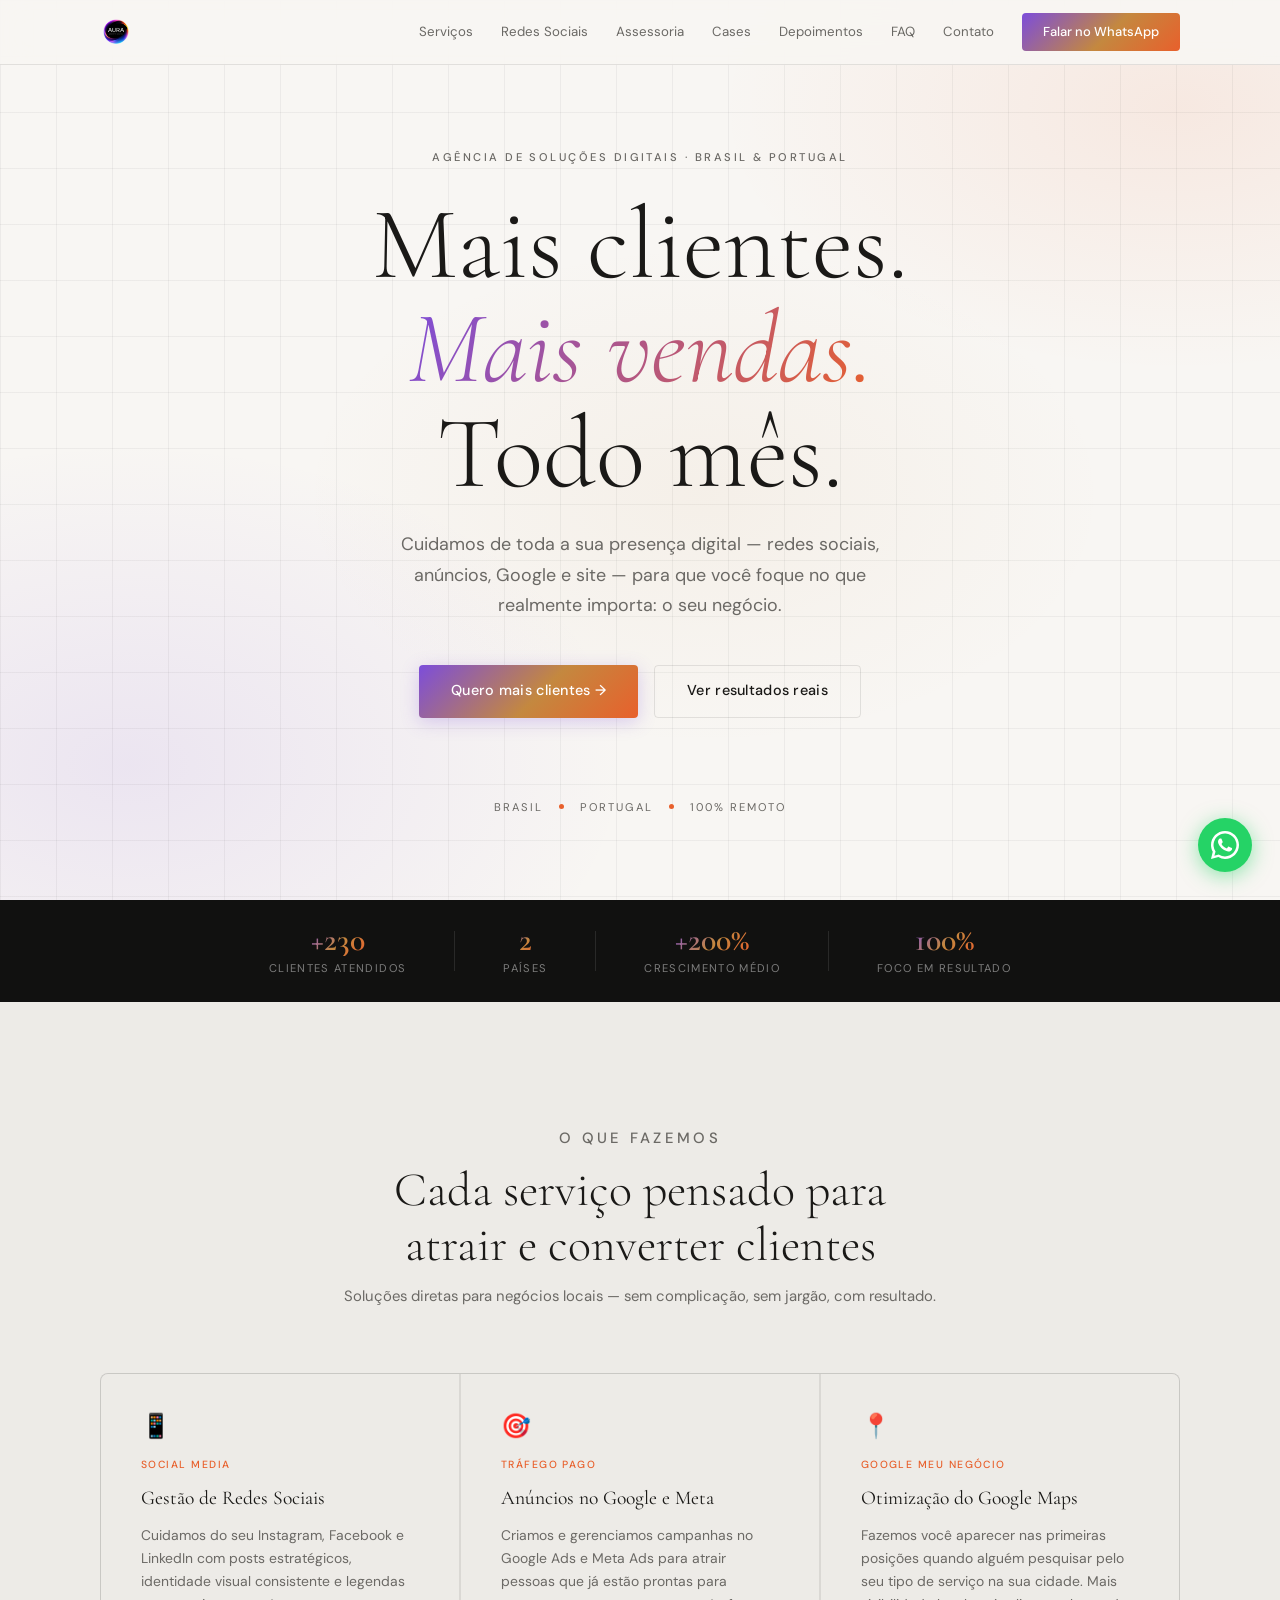
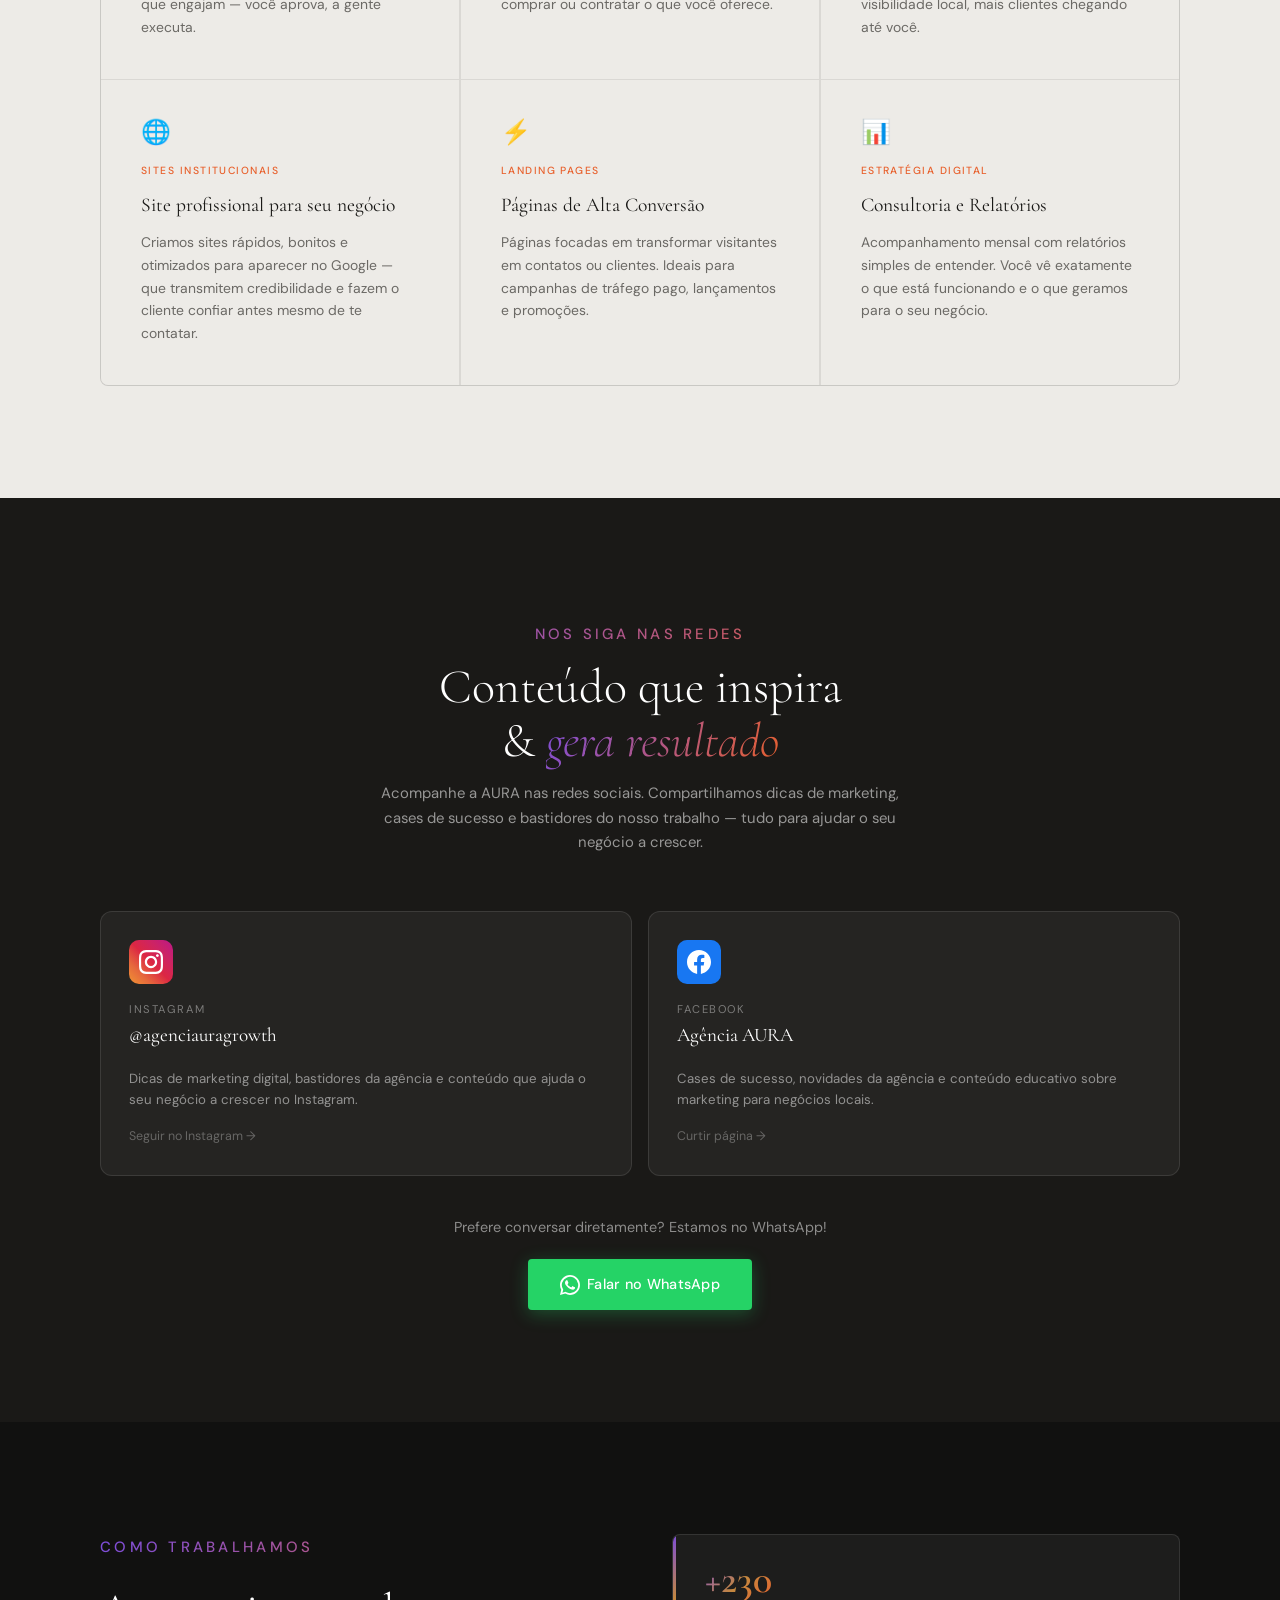
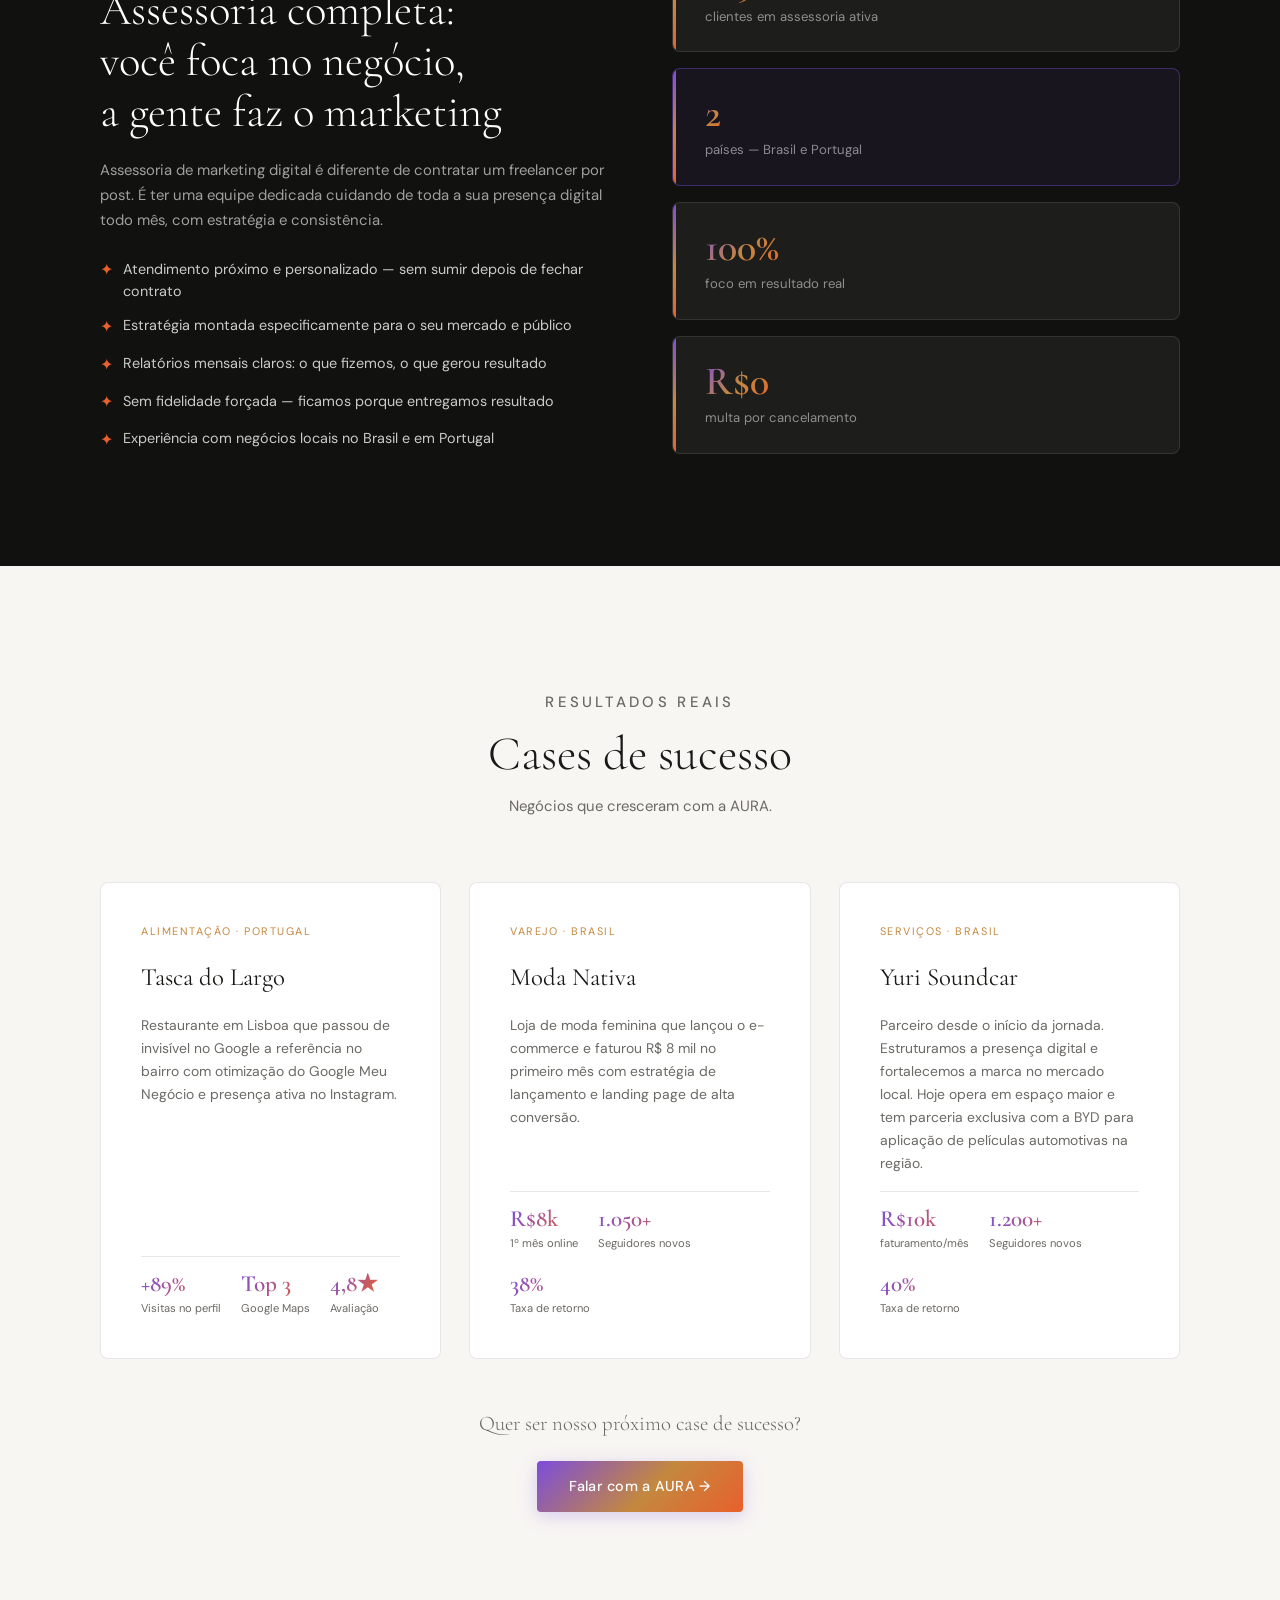
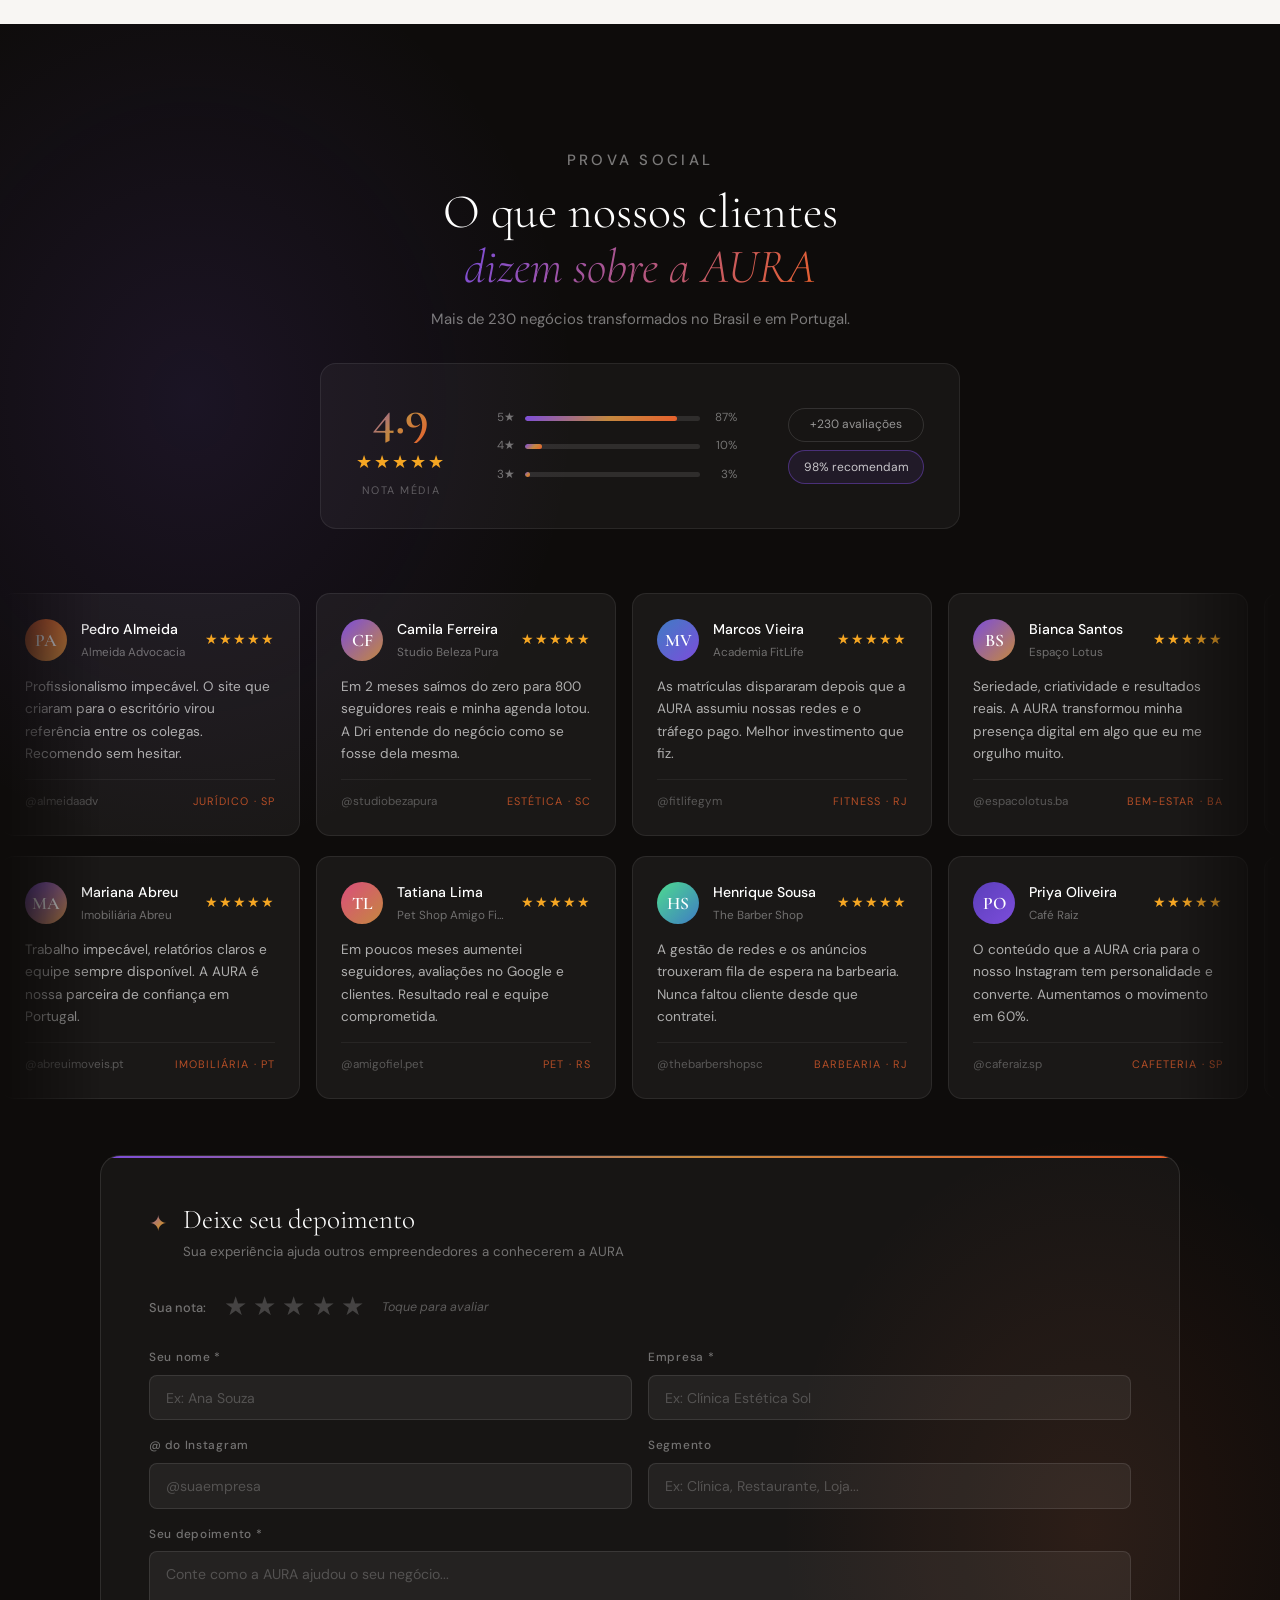
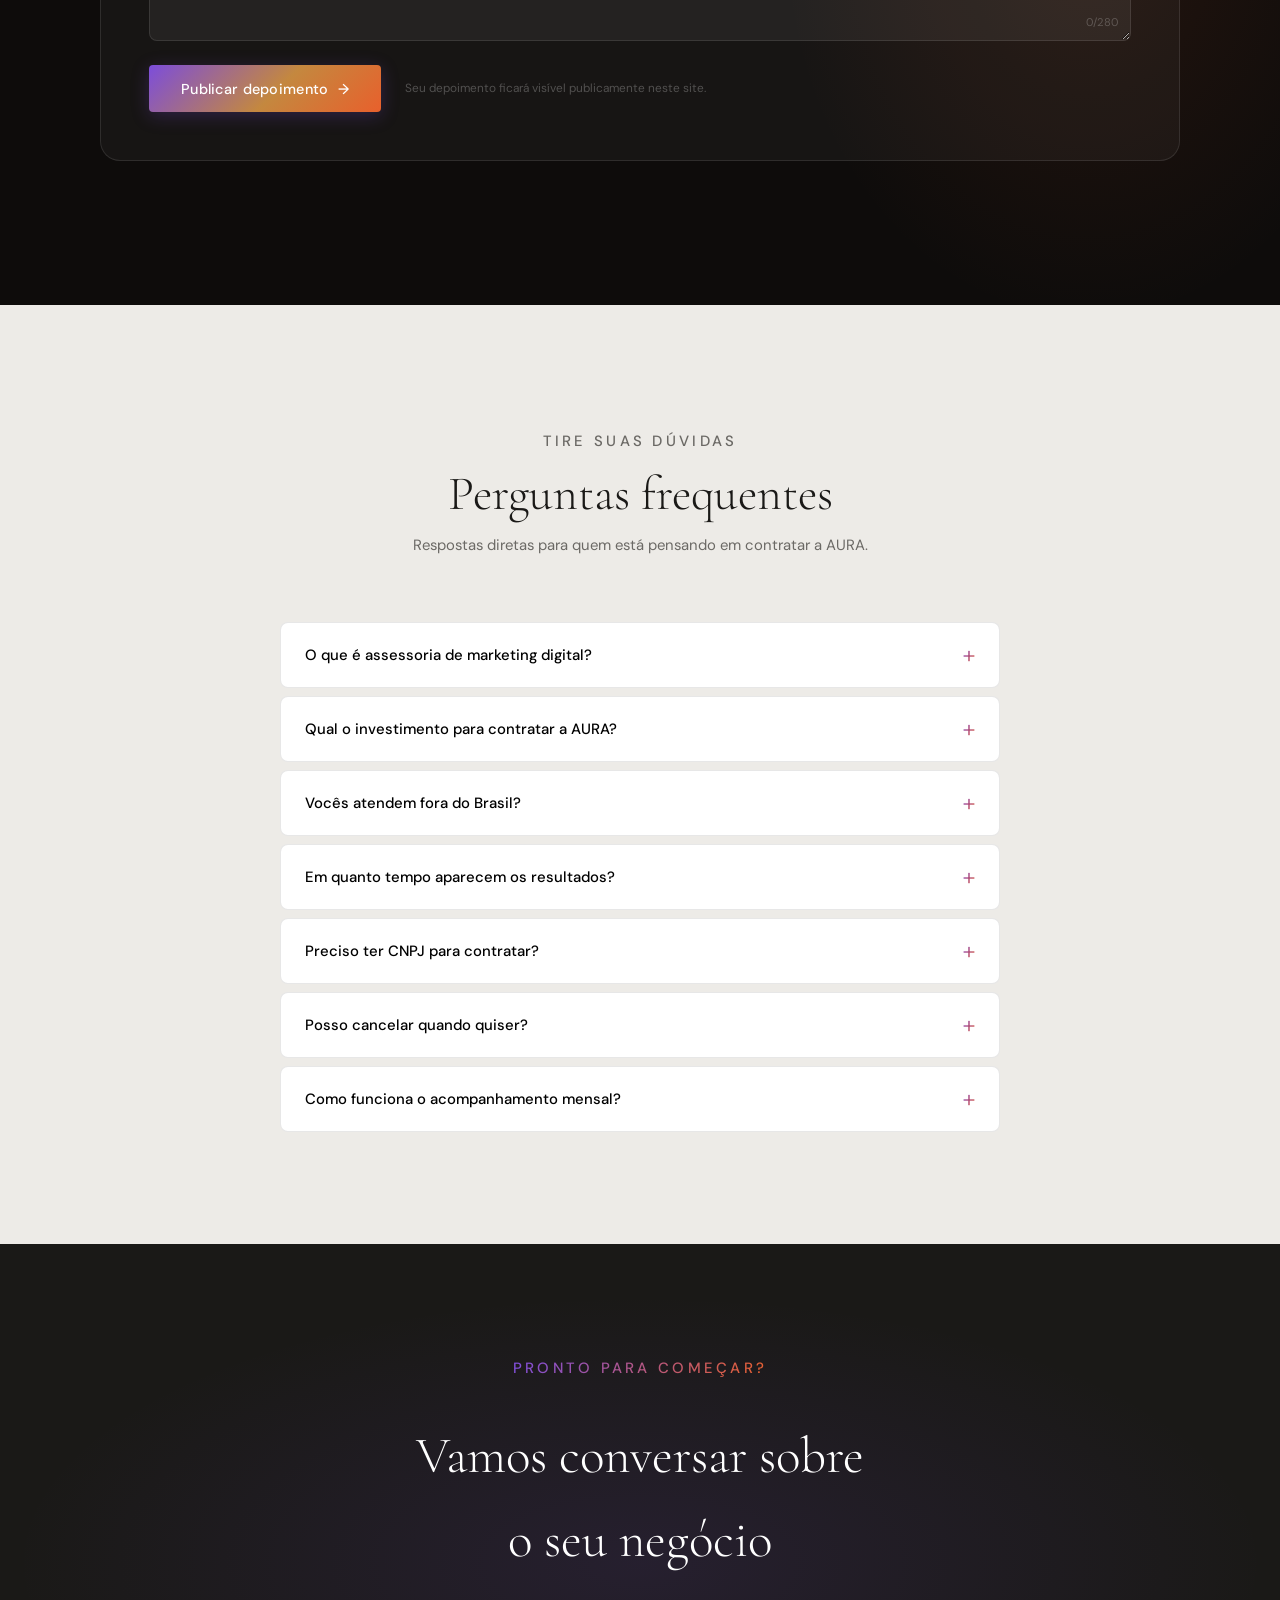
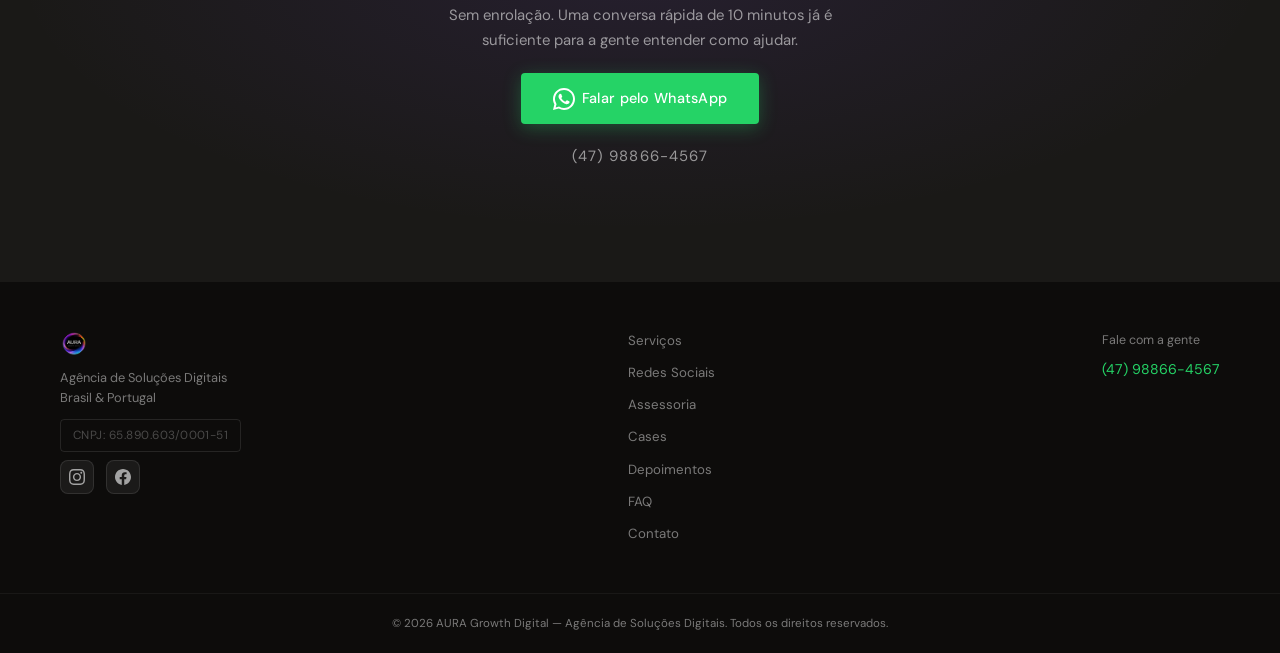
==== commit a480c2a7: "tag da ga4" ====
--- a/index.html
+++ b/index.html
@@ -27,6 +27,15 @@
 
   gtag('config', 'AW-18253939997');
 </script>
+<!-- Google tag (gtag.js) -->
+<script async src="https://www.googletagmanager.com/gtag/js?id=G-0EVMF76012"></script>
+<script>
+  window.dataLayer = window.dataLayer || [];
+  function gtag(){dataLayer.push(arguments);}
+  gtag('js', new Date());
+
+  gtag('config', 'G-0EVMF76012');
+</script>
 </head>
 <body>
 
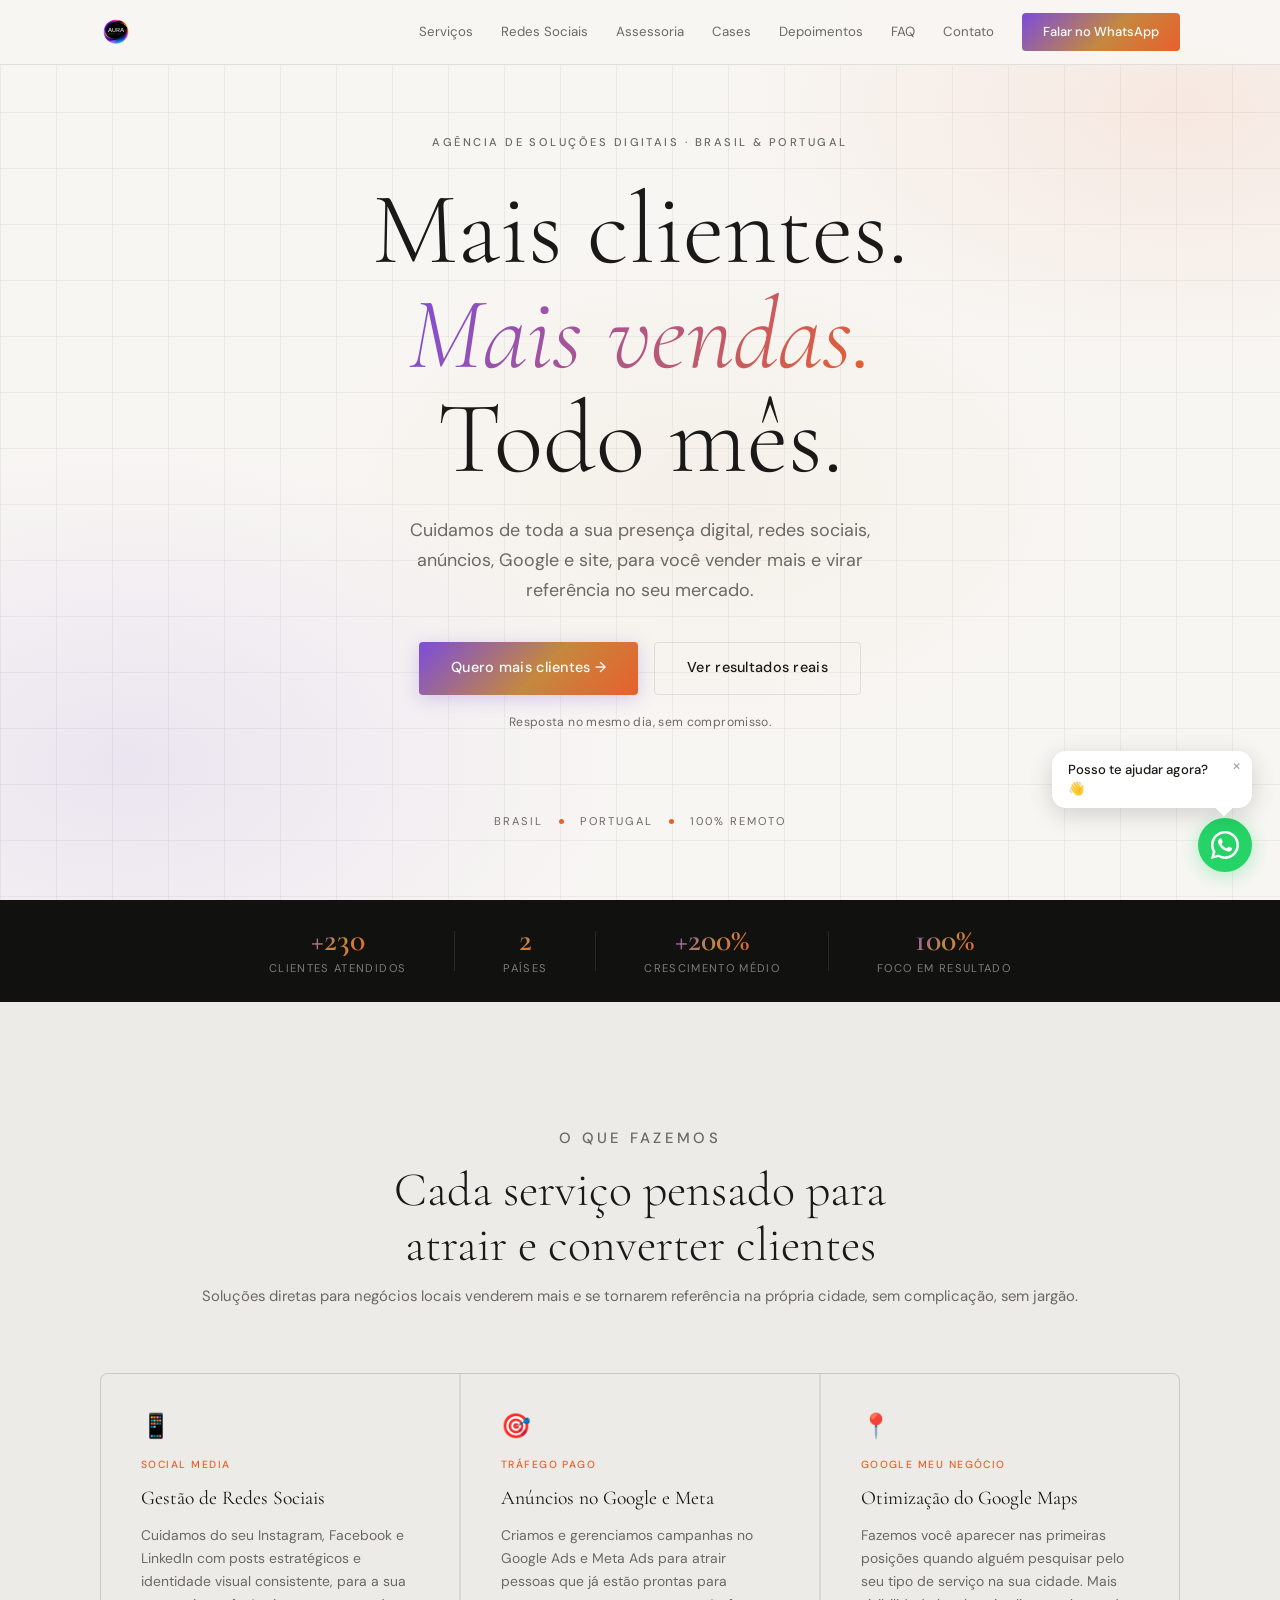
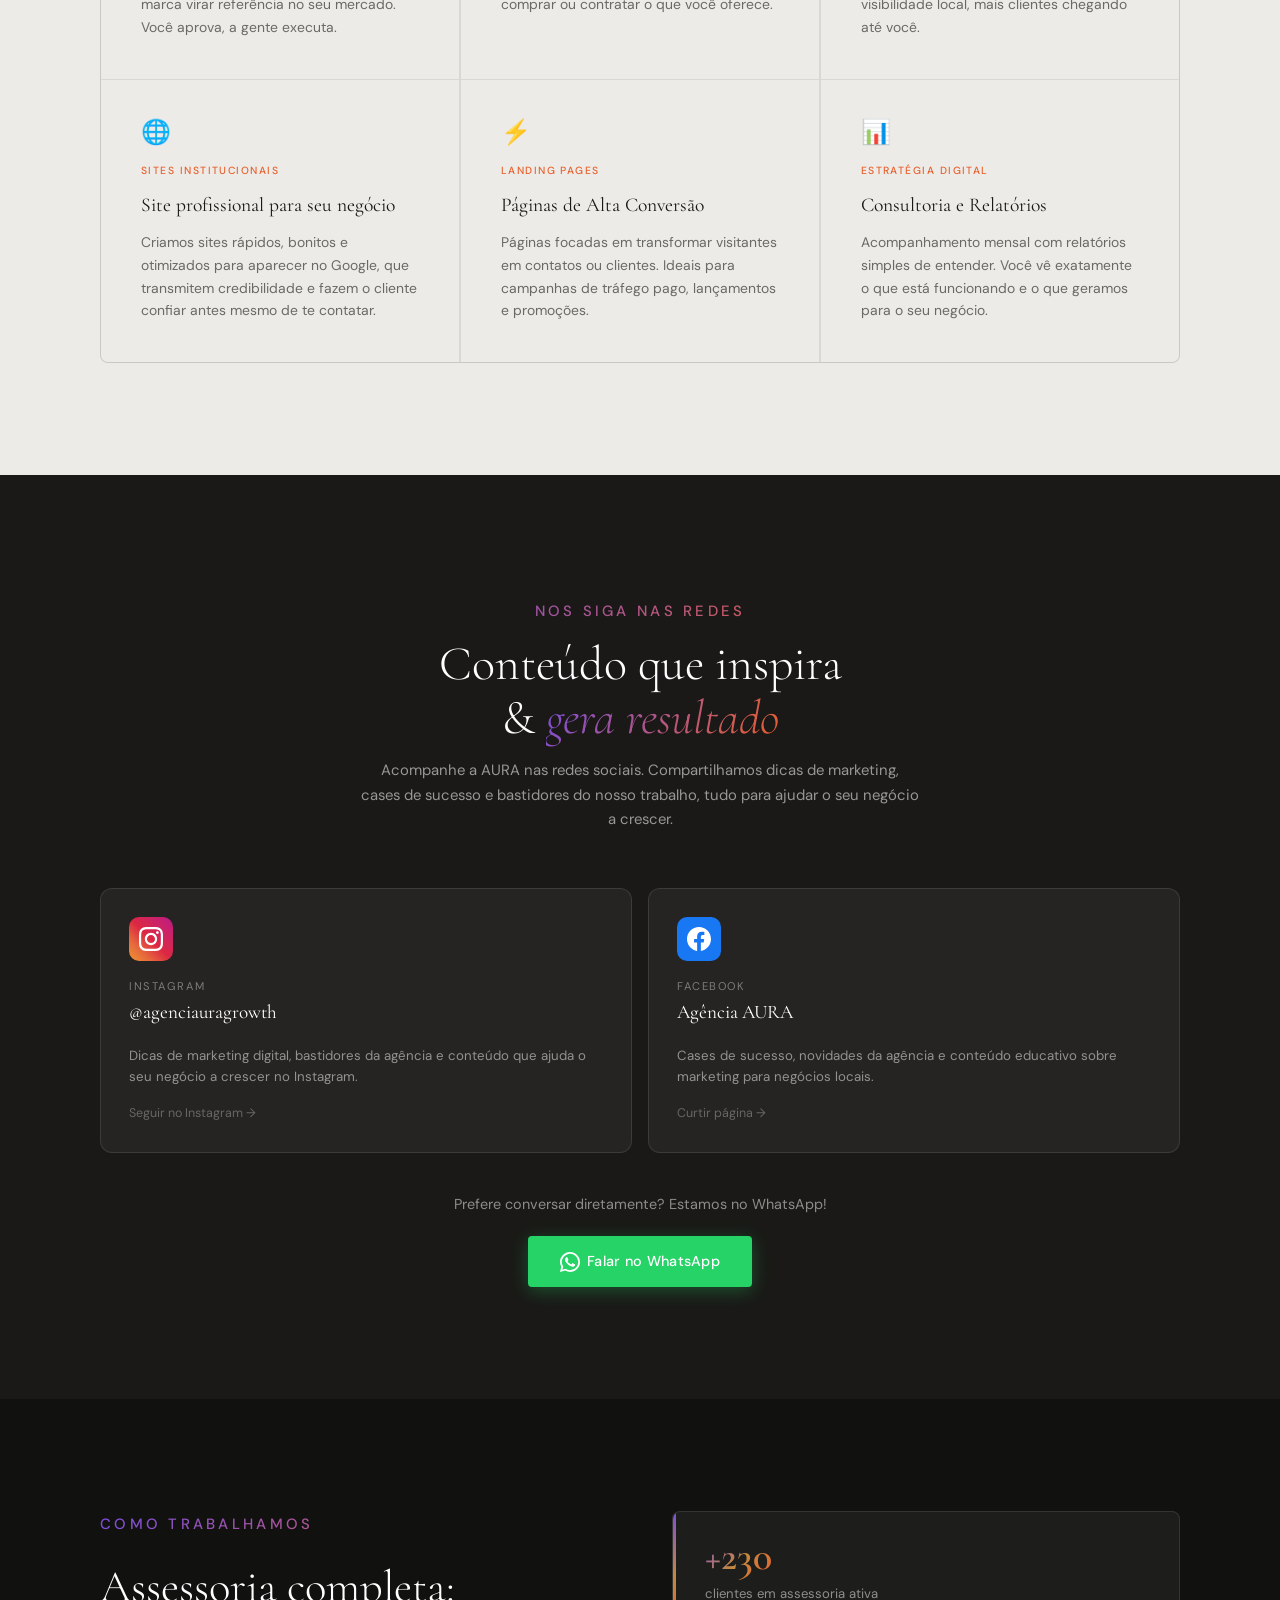
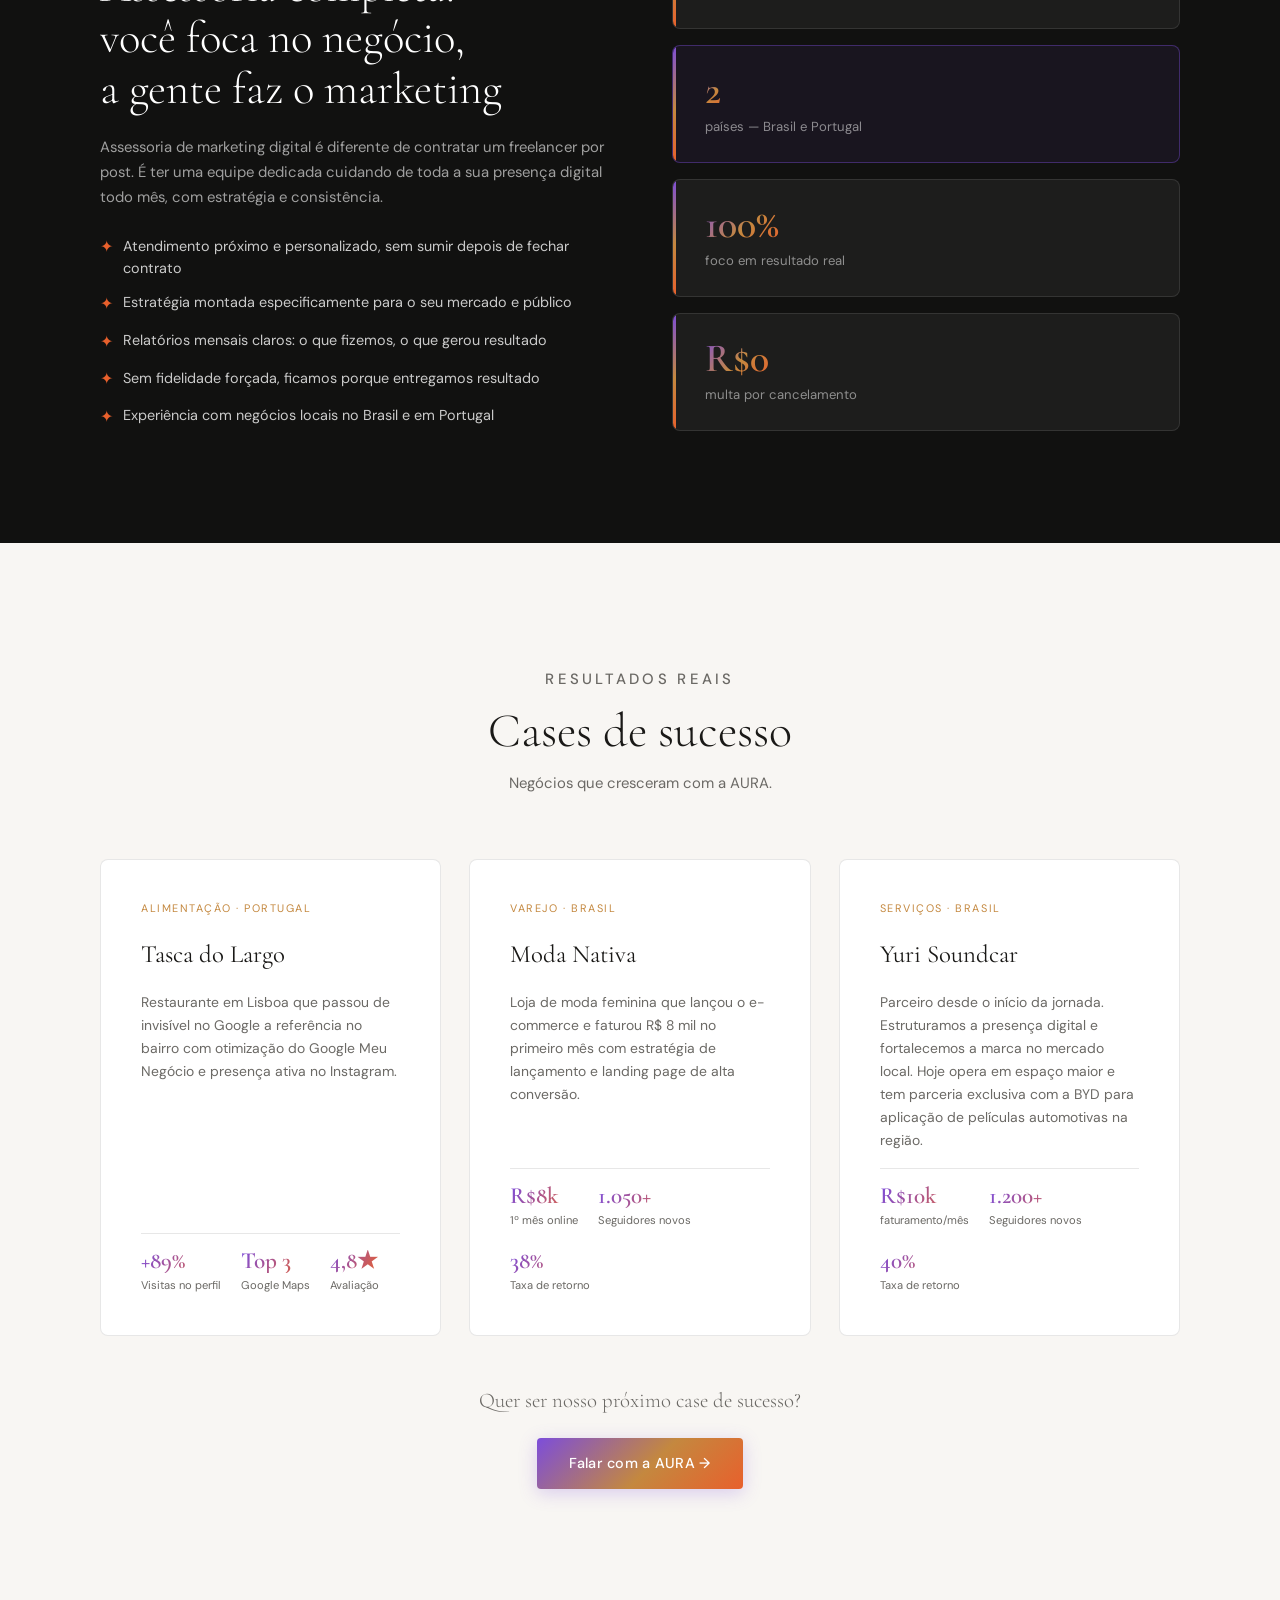
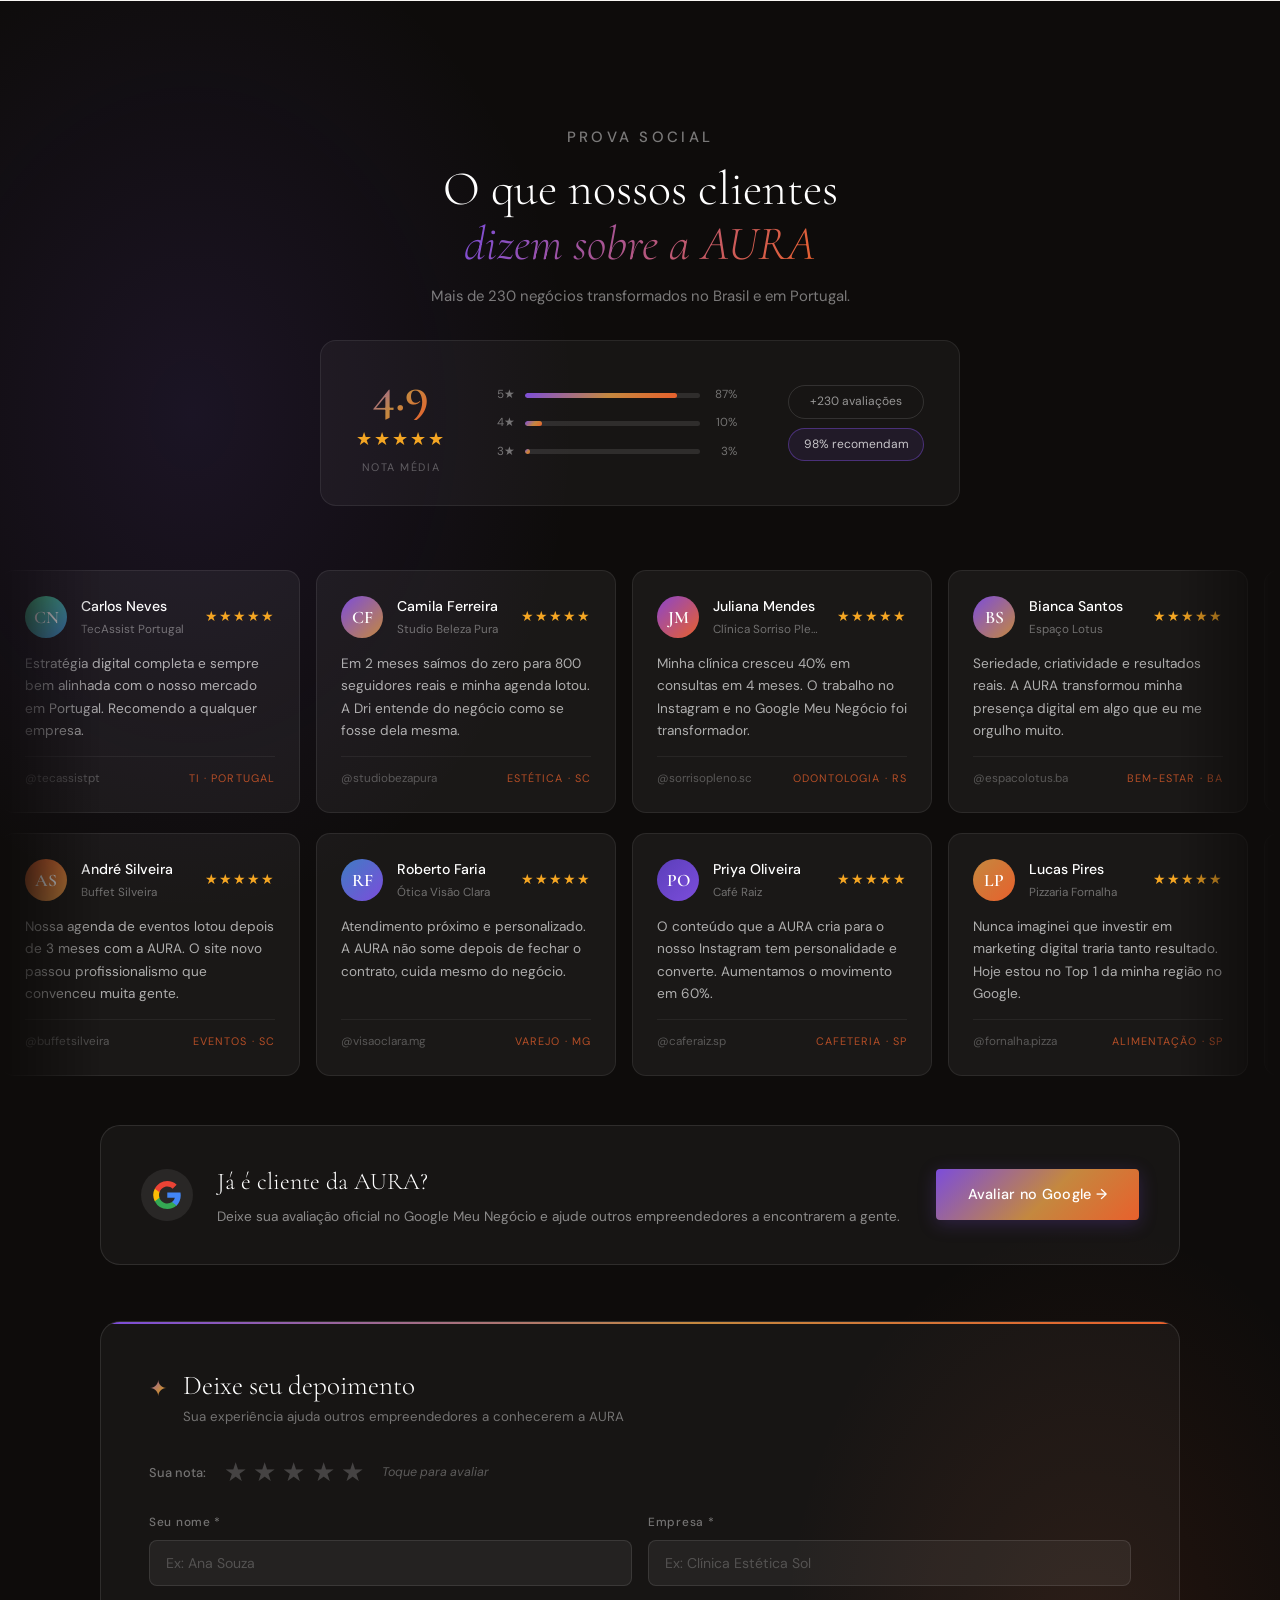
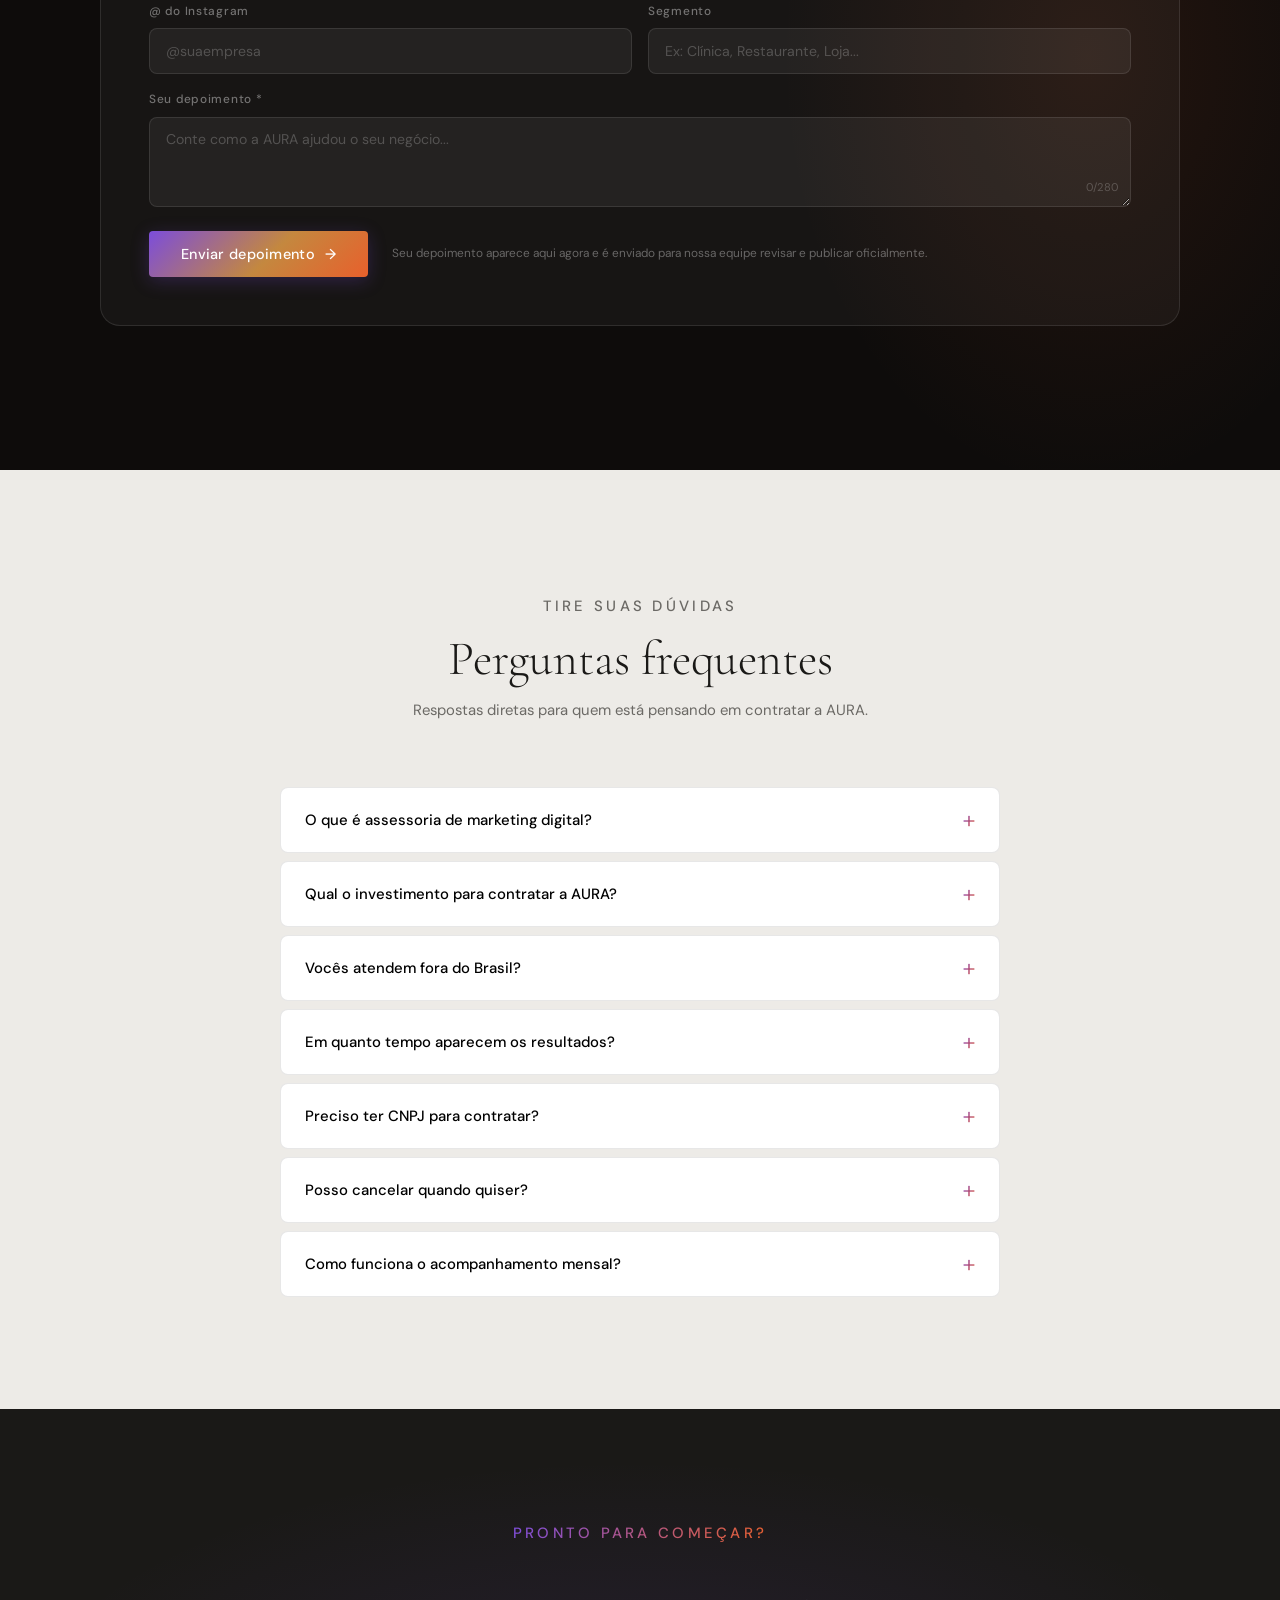
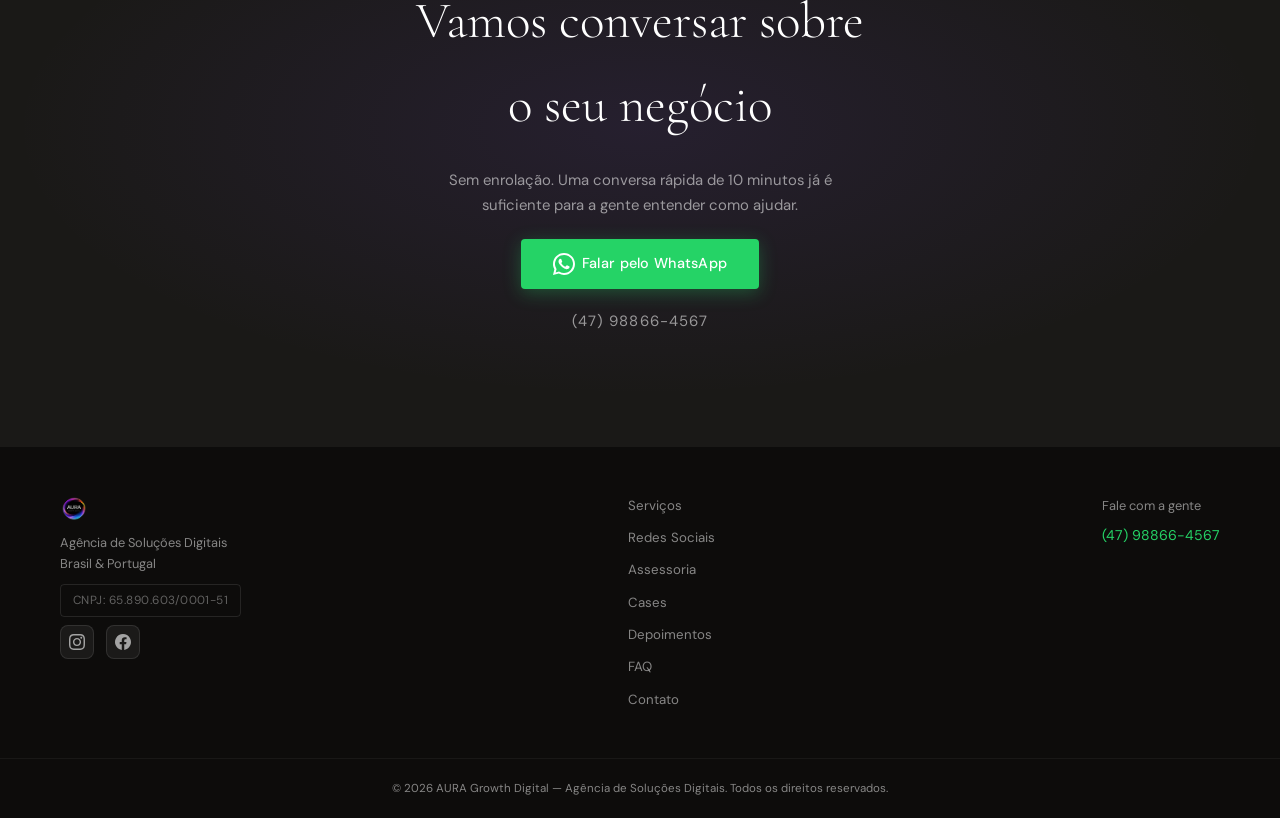
==== commit fa93f7da: "update debug + tags google" ====
--- a/index.html
+++ b/index.html
@@ -3,39 +3,141 @@
 <head>
   <meta charset="UTF-8"/>
   <meta name="viewport" content="width=device-width, initial-scale=1.0"/>
-  <meta name="description" content="AURA Growth Digital — Social Media, Tráfego Pago, Google Meu Negócio, Sites e Landing Pages para negócios locais no Brasil e Portugal."/>
-  <title>AURA Growth Digital - Agência de soluções digitais</title>
+  <meta name="description" content="Agência de marketing digital para negócios locais venderem mais e se tornarem referência no seu mercado, no Brasil e em Portugal."/>
+  <meta name="robots" content="index, follow"/>
+  <meta name="theme-color" content="#7C4DDB"/>
+  <title>AURA Growth | Agência de Marketing Digital para Vender Mais</title>
   <link rel="icon" href="assets/logo-aura.png" type="image/png"/>
   <link rel="apple-touch-icon" href="assets/logo-aura.png"/>
   <link rel="canonical" href="https://auragrowth.com.br"/>
-  <meta property="og:title" content="AURA Growth Digital — Agência de Marketing Digital"/>
-  <meta property="og:description" content="Social media, tráfego pago e crescimento para negócios locais no Brasil e Portugal."/>
+
+  <!-- Open Graph: controla o preview quando o link é compartilhado (WhatsApp, Facebook, LinkedIn) -->
+  <meta property="og:type" content="website"/>
+  <meta property="og:url" content="https://auragrowth.com.br"/>
+  <meta property="og:site_name" content="AURA Growth"/>
+  <meta property="og:locale" content="pt_BR"/>
+  <meta property="og:title" content="AURA Growth | Agência de Marketing Digital para Vender Mais"/>
+  <meta property="og:description" content="Agência de marketing digital para negócios locais venderem mais e se tornarem referência no seu mercado, no Brasil e em Portugal."/>
   <meta property="og:image" content="https://auragrowth.com.br/assets/logo-aura.png"/>
-  <meta property="og:url" content="https://auragrowth.com.br"/>
-  <meta property="og:type" content="website"/>
+  <!-- Recomendado: trocar essa imagem por um banner dedicado de 1200x630px para o preview ficar perfeito no WhatsApp -->
+
+  <!-- Twitter / X Card -->
+  <meta name="twitter:card" content="summary_large_image"/>
+  <meta name="twitter:title" content="AURA Growth | Agência de Marketing Digital para Vender Mais"/>
+  <meta name="twitter:description" content="Agência de marketing digital para negócios locais venderem mais e se tornarem referência no seu mercado, no Brasil e em Portugal."/>
+  <meta name="twitter:image" content="https://auragrowth.com.br/assets/logo-aura.png"/>
+
   <link rel="preconnect" href="https://fonts.googleapis.com"/>
   <link rel="preconnect" href="https://fonts.gstatic.com" crossorigin/>
   <link href="https://fonts.googleapis.com/css2?family=Cormorant+Garamond:ital,wght@0,300;0,400;0,600;1,300;1,400&family=DM+Sans:opsz,wght@9..40,300;9..40,400;9..40,500&display=swap" rel="stylesheet"/>
   <link rel="stylesheet" href="assets/style.css"/>
-  <!-- Google tag (gtag.js) -->
-<script async src="https://www.googletagmanager.com/gtag/js?id=AW-18253939997">
-</script>
-<script>
-  window.dataLayer = window.dataLayer || [];
-  function gtag(){dataLayer.push(arguments);}
-  gtag('js', new Date());
-
-  gtag('config', 'AW-18253939997');
-</script>
-<!-- Google tag (gtag.js) -->
-<script async src="https://www.googletagmanager.com/gtag/js?id=G-0EVMF76012"></script>
-<script>
-  window.dataLayer = window.dataLayer || [];
-  function gtag(){dataLayer.push(arguments);}
-  gtag('js', new Date());
-
-  gtag('config', 'G-0EVMF76012');
-</script>
+
+  <!-- Google tag (gtag.js) — Google Ads + GA4 num único carregamento -->
+  <script async src="https://www.googletagmanager.com/gtag/js?id=AW-18253939997"></script>
+  <script>
+    window.dataLayer = window.dataLayer || [];
+    function gtag(){dataLayer.push(arguments);}
+    gtag('js', new Date());
+    gtag('config', 'AW-18253939997');
+    gtag('config', 'G-0EVMF76012');
+  </script>
+
+  <!-- Dados estruturados (schema.org) — ajuda Google e buscadores de IA (ChatGPT, Perplexity, Gemini) a entender e citar a AURA -->
+  <script type="application/ld+json">
+  {
+    "@context": "https://schema.org",
+    "@type": "Organization",
+    "name": "AURA Growth Digital",
+    "alternateName": "AURA Growth",
+    "url": "https://auragrowth.com.br",
+    "logo": "https://auragrowth.com.br/assets/logo-aura.png",
+    "image": "https://auragrowth.com.br/assets/logo-aura.png",
+    "description": "Agência de marketing digital para negócios locais no Brasil e em Portugal venderem mais e se tornarem referência no seu mercado, através de social media, tráfego pago, Google Meu Negócio e sites de alta conversão.",
+    "taxID": "65.890.603/0001-51",
+    "telephone": "+5547988664567",
+    "areaServed": [
+      { "@type": "Country", "name": "Brasil" },
+      { "@type": "Country", "name": "Portugal" }
+    ],
+    "sameAs": [
+      "https://www.instagram.com/agenciauragrowth/",
+      "https://www.facebook.com/profile.php?id=61588174911608"
+    ],
+    "makesOffer": [
+      { "@type": "Offer", "itemOffered": { "@type": "Service", "name": "Gestão de Redes Sociais", "description": "Gestão de Instagram, Facebook e LinkedIn com posts estratégicos e identidade visual consistente." } },
+      { "@type": "Offer", "itemOffered": { "@type": "Service", "name": "Anúncios no Google e Meta", "description": "Campanhas de tráfego pago no Google Ads e Meta Ads para atrair clientes prontos para comprar." } },
+      { "@type": "Offer", "itemOffered": { "@type": "Service", "name": "Otimização do Google Meu Negócio", "description": "Otimização de perfil no Google Maps para aparecer em primeiro lugar nas buscas locais." } },
+      { "@type": "Offer", "itemOffered": { "@type": "Service", "name": "Criação de Sites Institucionais", "description": "Sites rápidos e otimizados para o Google que transmitem credibilidade." } },
+      { "@type": "Offer", "itemOffered": { "@type": "Service", "name": "Landing Pages de Alta Conversão", "description": "Páginas focadas em transformar visitantes em contatos ou clientes." } },
+      { "@type": "Offer", "itemOffered": { "@type": "Service", "name": "Consultoria e Estratégia Digital", "description": "Acompanhamento mensal com relatórios claros de resultado." } }
+    ]
+  }
+  </script>
+
+  <script type="application/ld+json">
+  {
+    "@context": "https://schema.org",
+    "@type": "FAQPage",
+    "mainEntity": [
+      {
+        "@type": "Question",
+        "name": "O que é assessoria de marketing digital?",
+        "acceptedAnswer": {
+          "@type": "Answer",
+          "text": "É ter uma equipe cuidando de toda a sua presença digital todo mês, redes sociais, anúncios, Google e site. Diferente de contratar alguém por post ou campanha avulsa, a assessoria é contínua e estratégica: a gente conhece o seu negócio e trabalha para crescê-lo de forma consistente."
+        }
+      },
+      {
+        "@type": "Question",
+        "name": "Qual o investimento para contratar a AURA?",
+        "acceptedAnswer": {
+          "@type": "Answer",
+          "text": "Temos planos adaptados à realidade de negócios locais. O melhor caminho é conversar com a gente pelo WhatsApp: em poucos minutos entendemos o que você precisa e apresentamos uma proposta sob medida, sem compromisso e sem enrolação."
+        }
+      },
+      {
+        "@type": "Question",
+        "name": "Vocês atendem fora do Brasil?",
+        "acceptedAnswer": {
+          "@type": "Answer",
+          "text": "Sim! Atendemos clientes no Brasil e em Portugal. Todo o trabalho é remoto, por WhatsApp, e-mail ou videochamada, no horário que funcionar melhor para você."
+        }
+      },
+      {
+        "@type": "Question",
+        "name": "Em quanto tempo aparecem os resultados?",
+        "acceptedAnswer": {
+          "@type": "Answer",
+          "text": "Depende do serviço. Tráfego pago pode trazer resultados já nas primeiras semanas. Redes sociais orgânicas e Google Meu Negócio levam de 2 a 4 meses para consolidar o crescimento. Somos transparentes sobre os prazos desde o primeiro contato, sem promessa irreal."
+        }
+      },
+      {
+        "@type": "Question",
+        "name": "Preciso ter CNPJ para contratar?",
+        "acceptedAnswer": {
+          "@type": "Answer",
+          "text": "Não. Atendemos MEIs, autônomos e empresas com CNPJ. Emitimos nota fiscal para todos os clientes, com total segurança e formalidade."
+        }
+      },
+      {
+        "@type": "Question",
+        "name": "Posso cancelar quando quiser?",
+        "acceptedAnswer": {
+          "@type": "Answer",
+          "text": "Sim. Nossos contratos são mensais com aviso prévio de 30 dias. Não acreditamos em prender clientes com multa, acreditamos em resultado que faz você querer continuar."
+        }
+      },
+      {
+        "@type": "Question",
+        "name": "Como funciona o acompanhamento mensal?",
+        "acceptedAnswer": {
+          "@type": "Answer",
+          "text": "Você recebe relatórios mensais escritos de forma simples, sem termos técnicos desnecessários. Mostramos o que fizemos, o que gerou resultado e o plano para o próximo mês. Além disso, estamos disponíveis para tirar dúvidas sempre que precisar."
+        }
+      }
+    ]
+  }
+  </script>
 </head>
 <body>
 
@@ -54,7 +156,7 @@
       <a href="#faq">FAQ</a>
       <a href="#contato">Contato</a>
     </nav>
-    <a href="https://wa.me/5547988664567" target="_blank" rel="noopener" class="btn-hn">Falar no WhatsApp</a>
+    <a href="https://wa.me/5547988664567?text=Ol%C3%A1%21%20Quero%20saber%20mais%20sobre%20os%20servi%C3%A7os%20da%20AURA%20Growth." target="_blank" rel="noopener" class="btn-hn">Falar no WhatsApp</a>
     <button class="ham" id="ham" aria-label="Menu" aria-expanded="false">
       <span></span><span></span><span></span>
     </button>
@@ -67,7 +169,7 @@
     <a href="#depoimentos" class="ml">Depoimentos</a>
     <a href="#faq" class="ml">FAQ</a>
     <a href="#contato" class="ml">Contato</a>
-    <a href="https://wa.me/5547988664567" target="_blank" rel="noopener" class="ml hi">Falar no WhatsApp →</a>
+    <a href="https://wa.me/5547988664567?text=Ol%C3%A1%21%20Quero%20saber%20mais%20sobre%20os%20servi%C3%A7os%20da%20AURA%20Growth." target="_blank" rel="noopener" class="ml hi">Falar no WhatsApp →</a>
   </div>
 </header>
 
@@ -77,11 +179,12 @@
   <div class="hero-c">
     <p class="hero-ey">Agência de Soluções Digitais · Brasil &amp; Portugal</p>
     <h1 class="hero-h">Mais clientes.<br/><em class="gt">Mais vendas.</em><br/>Todo mês.</h1>
-    <p class="hero-p">Cuidamos de toda a sua presença digital — redes sociais, anúncios, Google e site — para que você foque no que realmente importa: o seu negócio.</p>
+    <p class="hero-p">Cuidamos de toda a sua presença digital, redes sociais, anúncios, Google e site, para você vender mais e virar referência no seu mercado.</p>
     <div class="hero-cta">
-      <a href="https://wa.me/5547988664567" target="_blank" rel="noopener" class="btn btn-grad">Quero mais clientes →</a>
+      <a href="https://wa.me/5547988664567?text=Ol%C3%A1%21%20Vim%20pelo%20site%20e%20quero%20vender%20mais%20com%20a%20AURA%20Growth." target="_blank" rel="noopener" class="btn btn-grad">Quero mais clientes →</a>
       <a href="#cases" class="btn btn-out">Ver resultados reais</a>
     </div>
+    <p class="hero-trust">Resposta no mesmo dia, sem compromisso.</p>
   </div>
   <div class="hero-badge">
     <span>Brasil</span>
@@ -111,14 +214,14 @@
     <div class="sh rv">
       <p class="label label-c">O que fazemos</p>
       <h2>Cada serviço pensado para<br/>atrair e converter clientes</h2>
-      <p>Soluções diretas para negócios locais — sem complicação, sem jargão, com resultado.</p>
+      <p>Soluções diretas para negócios locais venderem mais e se tornarem referência na própria cidade, sem complicação, sem jargão.</p>
     </div>
     <div class="srv-g">
       <div class="srv-c rv">
         <div class="srv-ic">📱</div>
         <div class="srv-tag">Social Media</div>
         <h3>Gestão de Redes Sociais</h3>
-        <p>Cuidamos do seu Instagram, Facebook e LinkedIn com posts estratégicos, identidade visual consistente e legendas que engajam — você aprova, a gente executa.</p>
+        <p>Cuidamos do seu Instagram, Facebook e LinkedIn com posts estratégicos e identidade visual consistente, para a sua marca virar referência no seu mercado. Você aprova, a gente executa.</p>
       </div>
       <div class="srv-c rv">
         <div class="srv-ic">🎯</div>
@@ -136,7 +239,7 @@
         <div class="srv-ic">🌐</div>
         <div class="srv-tag">Sites Institucionais</div>
         <h3>Site profissional para seu negócio</h3>
-        <p>Criamos sites rápidos, bonitos e otimizados para aparecer no Google — que transmitem credibilidade e fazem o cliente confiar antes mesmo de te contatar.</p>
+        <p>Criamos sites rápidos, bonitos e otimizados para aparecer no Google, que transmitem credibilidade e fazem o cliente confiar antes mesmo de te contatar.</p>
       </div>
       <div class="srv-c rv">
         <div class="srv-ic">⚡</div>
@@ -160,7 +263,7 @@
     <div class="social-intro rv">
       <p class="label label-lt">Nos siga nas redes</p>
       <h2>Conteúdo que inspira<br/>&amp; <em class="gt">gera resultado</em></h2>
-      <p>Acompanhe a AURA nas redes sociais. Compartilhamos dicas de marketing, cases de sucesso e bastidores do nosso trabalho — tudo para ajudar o seu negócio a crescer.</p>
+      <p>Acompanhe a AURA nas redes sociais. Compartilhamos dicas de marketing, cases de sucesso e bastidores do nosso trabalho, tudo para ajudar o seu negócio a crescer.</p>
     </div>
     <div class="social-grid">
       <a href="https://www.instagram.com/agenciauragrowth/" target="_blank" rel="noopener" class="social-card ig rv">
@@ -192,7 +295,7 @@
     </div>
     <div class="social-cta rv">
       <p>Prefere conversar diretamente? Estamos no WhatsApp!</p>
-      <a href="https://wa.me/5547988664567" target="_blank" rel="noopener" class="btn btn-wa">
+      <a href="https://wa.me/5547988664567?text=Ol%C3%A1%21%20Vim%20pelas%20redes%20sociais%20e%20quero%20falar%20com%20a%20AURA%20Growth." target="_blank" rel="noopener" class="btn btn-wa">
         <svg xmlns="http://www.w3.org/2000/svg" viewBox="0 0 24 24" fill="currentColor" width="20" height="20"><path d="M17.472 14.382c-.297-.149-1.758-.867-2.03-.967-.273-.099-.471-.148-.67.15-.197.297-.767.966-.94 1.164-.173.199-.347.223-.644.075-.297-.15-1.255-.463-2.39-1.475-.883-.788-1.48-1.761-1.653-2.059-.173-.297-.018-.458.13-.606.134-.133.298-.347.446-.52.149-.174.198-.298.298-.497.099-.198.05-.371-.025-.52-.075-.149-.669-1.612-.916-2.207-.242-.579-.487-.5-.669-.51-.173-.008-.371-.01-.57-.01-.198 0-.52.074-.792.372-.272.297-1.04 1.016-1.04 2.479 0 1.462 1.065 2.875 1.213 3.074.149.198 2.096 3.2 5.077 4.487.709.306 1.262.489 1.694.625.712.227 1.36.195 1.871.118.571-.085 1.758-.719 2.006-1.413.248-.694.248-1.289.173-1.413-.074-.124-.272-.198-.57-.347z"/><path d="M12 0C5.373 0 0 5.373 0 12c0 2.122.552 4.109 1.518 5.834L0 24l6.336-1.662A11.945 11.945 0 0012 24c6.627 0 12-5.373 12-12S18.627 0 12 0zm0 21.818a9.818 9.818 0 01-5.006-1.366l-.36-.214-3.727.978.994-3.634-.234-.374A9.818 9.818 0 1112 21.818z"/></svg>
         Falar no WhatsApp
       </a>
@@ -208,10 +311,10 @@
       <h2>Assessoria completa:<br/>você foca no negócio,<br/>a gente faz o marketing</h2>
       <p>Assessoria de marketing digital é diferente de contratar um freelancer por post. É ter uma equipe dedicada cuidando de toda a sua presença digital todo mês, com estratégia e consistência.</p>
       <ul class="asses-li">
-        <li><span>✦</span> Atendimento próximo e personalizado — sem sumir depois de fechar contrato</li>
+        <li><span>✦</span> Atendimento próximo e personalizado, sem sumir depois de fechar contrato</li>
         <li><span>✦</span> Estratégia montada especificamente para o seu mercado e público</li>
         <li><span>✦</span> Relatórios mensais claros: o que fizemos, o que gerou resultado</li>
-        <li><span>✦</span> Sem fidelidade forçada — ficamos porque entregamos resultado</li>
+        <li><span>✦</span> Sem fidelidade forçada, ficamos porque entregamos resultado</li>
         <li><span>✦</span> Experiência com negócios locais no Brasil e em Portugal</li>
       </ul>
     </div>
@@ -266,7 +369,7 @@
     </div>
     <div class="cases-cta rv">
       <p>Quer ser nosso próximo case de sucesso?</p>
-      <a href="https://wa.me/5547988664567" target="_blank" rel="noopener" class="btn btn-grad">Falar com a AURA →</a>
+      <a href="https://wa.me/5547988664567?text=Ol%C3%A1%21%20Vi%20os%20cases%20de%20sucesso%20no%20site%20e%20quero%20ser%20o%20pr%C3%B3ximo." target="_blank" rel="noopener" class="btn btn-grad">Falar com a AURA →</a>
     </div>
   </div>
 </section>
@@ -309,6 +412,22 @@
 
   <!-- Formulário de depoimento -->
   <div class="w">
+    <div class="dep-google-cta rv">
+      <div class="dep-google-ico">
+        <svg viewBox="0 0 24 24" width="28" height="28" xmlns="http://www.w3.org/2000/svg">
+          <path fill="#4285F4" d="M23.766 12.276c0-.818-.066-1.636-.21-2.438H12.24v4.621h6.482a5.554 5.554 0 01-2.41 3.647v3.016h3.892c2.276-2.098 3.594-5.198 3.594-8.846z"/>
+          <path fill="#34A853" d="M12.24 24c3.24 0 5.963-1.069 7.95-2.91l-3.892-3.016c-1.082.728-2.477 1.146-4.058 1.146-3.117 0-5.756-2.103-6.698-4.93H1.524v3.11A12.001 12.001 0 0012.24 24z"/>
+          <path fill="#FBBC05" d="M5.542 14.29a7.21 7.21 0 010-4.58V6.6H1.524a12.01 12.01 0 000 10.8l4.018-3.11z"/>
+          <path fill="#EA4335" d="M12.24 4.78c1.762 0 3.343.605 4.588 1.793l3.44-3.44C18.198 1.186 15.476 0 12.24 0 7.71 0 3.806 2.605 1.524 6.6l4.018 3.11c.942-2.827 3.581-4.93 6.698-4.93z"/>
+        </svg>
+      </div>
+      <div class="dep-google-txt">
+        <h3>Já é cliente da AURA?</h3>
+        <p>Deixe sua avaliação oficial no Google Meu Negócio e ajude outros empreendedores a encontrarem a gente.</p>
+      </div>
+      <a href="https://g.page/r/Ccx-KIa88Q3oEAI/review" target="_blank" rel="noopener" class="btn btn-grad dep-google-btn">Avaliar no Google →</a>
+    </div>
+
     <div class="dep-form-box rv">
       <div class="dep-form-head">
         <div class="dep-form-ico">✦</div>
@@ -356,14 +475,14 @@
 
       <div class="dep-form-footer">
         <button class="btn btn-grad dep-btn" id="depSubmit">
-          <span id="depBtnTxt">Publicar depoimento</span>
+          <span id="depBtnTxt">Enviar depoimento</span>
           <span class="dep-btn-arrow">→</span>
         </button>
-        <p class="dep-disclaimer">Seu depoimento ficará visível publicamente neste site.</p>
+        <p class="dep-disclaimer">Seu depoimento aparece aqui agora e é enviado para nossa equipe revisar e publicar oficialmente.</p>
       </div>
 
       <div class="dep-toast" id="depToast">
-        <span>✓</span> Depoimento publicado com sucesso!
+        <span>✓</span> Depoimento enviado com sucesso!
       </div>
     </div>
 
@@ -383,19 +502,19 @@
     <div class="faq-l">
       <div class="faq-i rv">
         <button class="faq-q" aria-expanded="false">O que é assessoria de marketing digital? <span class="faq-ic">+</span></button>
-        <div class="faq-a"><p>É ter uma equipe cuidando de toda a sua presença digital todo mês — redes sociais, anúncios, Google e site. Diferente de contratar alguém por post ou campanha avulsa, a assessoria é contínua e estratégica: a gente conhece o seu negócio e trabalha para crescê-lo de forma consistente.</p></div>
+        <div class="faq-a"><p>É ter uma equipe cuidando de toda a sua presença digital todo mês, redes sociais, anúncios, Google e site. Diferente de contratar alguém por post ou campanha avulsa, a assessoria é contínua e estratégica: a gente conhece o seu negócio e trabalha para crescê-lo de forma consistente.</p></div>
       </div>
       <div class="faq-i rv">
         <button class="faq-q" aria-expanded="false">Qual o investimento para contratar a AURA? <span class="faq-ic">+</span></button>
-        <div class="faq-a"><p>Temos planos adaptados à realidade de negócios locais. O melhor caminho é conversar com a gente pelo WhatsApp — em poucos minutos entendemos o que você precisa e apresentamos uma proposta sob medida, sem compromisso e sem enrolação.</p></div>
+        <div class="faq-a"><p>Temos planos adaptados à realidade de negócios locais. O melhor caminho é conversar com a gente pelo WhatsApp: em poucos minutos entendemos o que você precisa e apresentamos uma proposta sob medida, sem compromisso e sem enrolação.</p></div>
       </div>
       <div class="faq-i rv">
         <button class="faq-q" aria-expanded="false">Vocês atendem fora do Brasil? <span class="faq-ic">+</span></button>
-        <div class="faq-a"><p>Sim! Atendemos clientes no Brasil e em Portugal. Todo o trabalho é remoto — WhatsApp, e-mail ou videochamada, no horário que funcionar melhor para você.</p></div>
+        <div class="faq-a"><p>Sim! Atendemos clientes no Brasil e em Portugal. Todo o trabalho é remoto, por WhatsApp, e-mail ou videochamada, no horário que funcionar melhor para você.</p></div>
       </div>
       <div class="faq-i rv">
         <button class="faq-q" aria-expanded="false">Em quanto tempo aparecem os resultados? <span class="faq-ic">+</span></button>
-        <div class="faq-a"><p>Depende do serviço. Tráfego pago pode trazer resultados já nas primeiras semanas. Redes sociais orgânicas e Google Meu Negócio levam de 2 a 4 meses para consolidar o crescimento. Somos transparentes sobre os prazos desde o primeiro contato — sem promessa irreal.</p></div>
+        <div class="faq-a"><p>Depende do serviço. Tráfego pago pode trazer resultados já nas primeiras semanas. Redes sociais orgânicas e Google Meu Negócio levam de 2 a 4 meses para consolidar o crescimento. Somos transparentes sobre os prazos desde o primeiro contato, sem promessa irreal.</p></div>
       </div>
       <div class="faq-i rv">
         <button class="faq-q" aria-expanded="false">Preciso ter CNPJ para contratar? <span class="faq-ic">+</span></button>
@@ -403,11 +522,11 @@
       </div>
       <div class="faq-i rv">
         <button class="faq-q" aria-expanded="false">Posso cancelar quando quiser? <span class="faq-ic">+</span></button>
-        <div class="faq-a"><p>Sim. Nossos contratos são mensais com aviso prévio de 30 dias. Não acreditamos em prender clientes com multa — acreditamos em resultado que faz você querer continuar.</p></div>
+        <div class="faq-a"><p>Sim. Nossos contratos são mensais com aviso prévio de 30 dias. Não acreditamos em prender clientes com multa, acreditamos em resultado que faz você querer continuar.</p></div>
       </div>
       <div class="faq-i rv">
         <button class="faq-q" aria-expanded="false">Como funciona o acompanhamento mensal? <span class="faq-ic">+</span></button>
-        <div class="faq-a"><p>Você recebe relatórios mensais escritos de forma simples — sem termos técnicos desnecessários. Mostramos o que fizemos, o que gerou resultado e o plano para o próximo mês. Além disso, estamos disponíveis para tirar dúvidas sempre que precisar.</p></div>
+        <div class="faq-a"><p>Você recebe relatórios mensais escritos de forma simples, sem termos técnicos desnecessários. Mostramos o que fizemos, o que gerou resultado e o plano para o próximo mês. Além disso, estamos disponíveis para tirar dúvidas sempre que precisar.</p></div>
       </div>
     </div>
   </div>
@@ -420,7 +539,7 @@
       <p class="label label-lt">Pronto para começar?</p>
       <h2>Vamos conversar sobre<br/>o seu negócio</h2>
       <p>Sem enrolação. Uma conversa rápida de 10 minutos já é suficiente para a gente entender como ajudar.</p>
-      <a href="https://wa.me/5547988664567" target="_blank" rel="noopener" class="btn btn-wa">
+      <a href="https://wa.me/5547988664567?text=Ol%C3%A1%21%20Quero%20conversar%20sobre%20o%20meu%20neg%C3%B3cio%20com%20a%20AURA%20Growth." target="_blank" rel="noopener" class="btn btn-wa">
         <svg xmlns="http://www.w3.org/2000/svg" viewBox="0 0 24 24" fill="currentColor" width="22" height="22"><path d="M17.472 14.382c-.297-.149-1.758-.867-2.03-.967-.273-.099-.471-.148-.67.15-.197.297-.767.966-.94 1.164-.173.199-.347.223-.644.075-.297-.15-1.255-.463-2.39-1.475-.883-.788-1.48-1.761-1.653-2.059-.173-.297-.018-.458.13-.606.134-.133.298-.347.446-.52.149-.174.198-.298.298-.497.099-.198.05-.371-.025-.52-.075-.149-.669-1.612-.916-2.207-.242-.579-.487-.5-.669-.51-.173-.008-.371-.01-.57-.01-.198 0-.52.074-.792.372-.272.297-1.04 1.016-1.04 2.479 0 1.462 1.065 2.875 1.213 3.074.149.198 2.096 3.2 5.077 4.487.709.306 1.262.489 1.694.625.712.227 1.36.195 1.871.118.571-.085 1.758-.719 2.006-1.413.248-.694.248-1.289.173-1.413-.074-.124-.272-.198-.57-.347z"/><path d="M12 0C5.373 0 0 5.373 0 12c0 2.122.552 4.109 1.518 5.834L0 24l6.336-1.662A11.945 11.945 0 0012 24c6.627 0 12-5.373 12-12S18.627 0 12 0zm0 21.818a9.818 9.818 0 01-5.006-1.366l-.36-.214-3.727.978.994-3.634-.234-.374A9.818 9.818 0 1112 21.818z"/></svg>
         Falar pelo WhatsApp
       </a>
@@ -438,7 +557,7 @@
       <p>Brasil &amp; Portugal</p>
       <span class="foot-cnpj">CNPJ: 65.890.603/0001-51</span>
       <div class="foot-social-links">
-        <a href="https://www.instagram.com/aurainbr/" target="_blank" rel="noopener" aria-label="Instagram">
+        <a href="https://www.instagram.com/agenciauragrowth/" target="_blank" rel="noopener" aria-label="Instagram">
           <svg viewBox="0 0 24 24"><path d="M12 2.163c3.204 0 3.584.012 4.85.07 3.252.148 4.771 1.691 4.919 4.919.058 1.265.069 1.645.069 4.849 0 3.205-.012 3.584-.069 4.849-.149 3.225-1.664 4.771-4.919 4.919-1.266.058-1.644.07-4.85.07-3.204 0-3.584-.012-4.849-.07-3.26-.149-4.771-1.699-4.919-4.92-.058-1.265-.07-1.644-.07-4.849 0-3.204.013-3.583.07-4.849.149-3.227 1.664-4.771 4.919-4.919 1.266-.057 1.645-.069 4.849-.069zm0-2.163c-3.259 0-3.667.014-4.947.072-4.358.2-6.78 2.618-6.98 6.98-.059 1.281-.073 1.689-.073 4.948 0 3.259.014 3.668.072 4.948.2 4.358 2.618 6.78 6.98 6.98 1.281.058 1.689.072 4.948.072 3.259 0 3.668-.014 4.948-.072 4.354-.2 6.782-2.618 6.979-6.98.059-1.28.073-1.689.073-4.948 0-3.259-.014-3.667-.072-4.947-.196-4.354-2.617-6.78-6.979-6.98-1.281-.059-1.69-.073-4.949-.073zm0 5.838c-3.403 0-6.162 2.759-6.162 6.162s2.759 6.163 6.162 6.163 6.162-2.759 6.162-6.163c0-3.403-2.759-6.162-6.162-6.162zm0 10.162c-2.209 0-4-1.79-4-4 0-2.209 1.791-4 4-4s4 1.791 4 4c0 2.21-1.791 4-4 4zm6.406-11.845c-.796 0-1.441.645-1.441 1.44s.645 1.44 1.441 1.44c.795 0 1.439-.645 1.439-1.44s-.644-1.44-1.439-1.44z"/></svg>
         </a>
         <a href="https://www.facebook.com/profile.php?id=61588174911608&locale=pt_BR" target="_blank" rel="noopener" aria-label="Facebook">
@@ -457,7 +576,7 @@
     </div>
     <div class="foot-con">
       <p>Fale com a gente</p>
-      <a href="https://wa.me/5547988664567" target="_blank" rel="noopener">(47) 98866-4567</a>
+      <a href="https://wa.me/5547988664567?text=Ol%C3%A1%21%20Vim%20pelo%20site%20da%20AURA%20Growth%20e%20quero%20saber%20mais." target="_blank" rel="noopener">(47) 98866-4567</a>
     </div>
   </div>
   <div class="foot-bot">
@@ -466,9 +585,15 @@
 </footer>
 
 <!-- WhatsApp flutuante -->
-<a href="https://wa.me/5547988664567" target="_blank" rel="noopener" class="waf" aria-label="Falar no WhatsApp">
-  <svg xmlns="http://www.w3.org/2000/svg" viewBox="0 0 24 24" fill="currentColor" width="28" height="28"><path d="M17.472 14.382c-.297-.149-1.758-.867-2.03-.967-.273-.099-.471-.148-.67.15-.197.297-.767.966-.94 1.164-.173.199-.347.223-.644.075-.297-.15-1.255-.463-2.39-1.475-.883-.788-1.48-1.761-1.653-2.059-.173-.297-.018-.458.13-.606.134-.133.298-.347.446-.52.149-.174.198-.298.298-.497.099-.198.05-.371-.025-.52-.075-.149-.669-1.612-.916-2.207-.242-.579-.487-.5-.669-.51-.173-.008-.371-.01-.57-.01-.198 0-.52.074-.792.372-.272.297-1.04 1.016-1.04 2.479 0 1.462 1.065 2.875 1.213 3.074.149.198 2.096 3.2 5.077 4.487.709.306 1.262.489 1.694.625.712.227 1.36.195 1.871.118.571-.085 1.758-.719 2.006-1.413.248-.694.248-1.289.173-1.413-.074-.124-.272-.198-.57-.347z"/><path d="M12 0C5.373 0 0 5.373 0 12c0 2.122.552 4.109 1.518 5.834L0 24l6.336-1.662A11.945 11.945 0 0012 24c6.627 0 12-5.373 12-12S18.627 0 12 0zm0 21.818a9.818 9.818 0 01-5.006-1.366l-.36-.214-3.727.978.994-3.634-.234-.374A9.818 9.818 0 1112 21.818z"/></svg>
-</a>
+<div class="waf-wrap">
+  <a href="https://wa.me/5547988664567?text=Ol%C3%A1%21%20Quero%20saber%20como%20vender%20mais%20com%20a%20AURA%20Growth." target="_blank" rel="noopener" class="waf-bubble" id="wafBubble">
+    Posso te ajudar agora? 👋
+    <button type="button" class="waf-bubble-close" id="wafBubbleClose" aria-label="Fechar aviso">×</button>
+  </a>
+  <a href="https://wa.me/5547988664567?text=Ol%C3%A1%21%20Quero%20saber%20como%20vender%20mais%20com%20a%20AURA%20Growth." target="_blank" rel="noopener" class="waf" aria-label="Falar no WhatsApp com a AURA Growth">
+    <svg xmlns="http://www.w3.org/2000/svg" viewBox="0 0 24 24" fill="currentColor" width="28" height="28"><path d="M17.472 14.382c-.297-.149-1.758-.867-2.03-.967-.273-.099-.471-.148-.67.15-.197.297-.767.966-.94 1.164-.173.199-.347.223-.644.075-.297-.15-1.255-.463-2.39-1.475-.883-.788-1.48-1.761-1.653-2.059-.173-.297-.018-.458.13-.606.134-.133.298-.347.446-.52.149-.174.198-.298.298-.497.099-.198.05-.371-.025-.52-.075-.149-.669-1.612-.916-2.207-.242-.579-.487-.5-.669-.51-.173-.008-.371-.01-.57-.01-.198 0-.52.074-.792.372-.272.297-1.04 1.016-1.04 2.479 0 1.462 1.065 2.875 1.213 3.074.149.198 2.096 3.2 5.077 4.487.709.306 1.262.489 1.694.625.712.227 1.36.195 1.871.118.571-.085 1.758-.719 2.006-1.413.248-.694.248-1.289.173-1.413-.074-.124-.272-.198-.57-.347z"/><path d="M12 0C5.373 0 0 5.373 0 12c0 2.122.552 4.109 1.518 5.834L0 24l6.336-1.662A11.945 11.945 0 0012 24c6.627 0 12-5.373 12-12S18.627 0 12 0zm0 21.818a9.818 9.818 0 01-5.006-1.366l-.36-.214-3.727.978.994-3.634-.234-.374A9.818 9.818 0 1112 21.818z"/></svg>
+  </a>
+</div>
 
 <script src="assets/script.js"></script>
 </body>
--- a/assets/style.css
+++ b/assets/style.css
@@ -32,6 +32,13 @@
 ul { list-style: none; }
 img { display: block; max-width: 100%; }
 
+/* === ACESSIBILIDADE: foco visível === */
+a:focus-visible, button:focus-visible, .dep-inp:focus-visible {
+  outline: 2px solid var(--purple);
+  outline-offset: 2px;
+  border-radius: 2px;
+}
+
 /* === UTILS === */
 .w { max-width: var(--max); margin: 0 auto; padding: 0 clamp(1rem, 5vw, 2.5rem); }
 .sec { padding: clamp(4rem, 9vw, 7rem) 0; }
@@ -50,6 +57,9 @@
   transition: opacity .7s cubic-bezier(.22, 1, .36, 1), transform .7s cubic-bezier(.22, 1, .36, 1);
 }
 section.on, .rv.on { opacity: 1; transform: translateY(0); }
+@media (prefers-reduced-motion: reduce) {
+  section, .rv { opacity: 1; transform: none; transition: none; }
+}
 
 /* === BOTÕES === */
 .btn {
@@ -127,8 +137,9 @@
 .hero-c { position: relative; z-index: 1; max-width: 800px; }
 .hero-ey { font-size: .7rem; font-weight: 500; letter-spacing: .22em; text-transform: uppercase; color: var(--muted); margin-bottom: 1.6rem; }
 .hero-h { font-family: var(--font-d); font-size: clamp(3.4rem, 8vw, 7rem); font-weight: 300; line-height: 1.02; margin-bottom: 1.5rem; }
-.hero-p { font-size: clamp(.95rem, 2vw, 1.12rem); color: var(--muted); max-width: 520px; margin: 0 auto 2.75rem; line-height: 1.7; }
+.hero-p { font-size: clamp(.95rem, 2vw, 1.12rem); color: var(--muted); max-width: 520px; margin: 0 auto 2.25rem; line-height: 1.7; }
 .hero-cta { display: flex; gap: 1rem; justify-content: center; flex-wrap: wrap; }
+.hero-trust { margin-top: 1.1rem; font-size: .76rem; color: var(--muted); letter-spacing: .03em; }
 .hero-badge { position: relative; z-index: 1; margin-top: 5rem; display: flex; align-items: center; gap: 1rem; font-size: .7rem; letter-spacing: .18em; text-transform: uppercase; color: var(--muted); }
 .dot { width: 5px; height: 5px; border-radius: 50%; background: var(--orange); }
 
@@ -226,9 +237,9 @@
 .faq-q:hover { color: var(--orange); }
 .faq-ic { font-size: 1.5rem; font-weight: 300; background: var(--grad-text); -webkit-background-clip: text; -webkit-text-fill-color: transparent; background-clip: text; transition: transform .3s; flex-shrink: 0; line-height: 1; }
 .faq-i.op .faq-ic { transform: rotate(45deg); }
+/* max-height é definido via JS (script.js) com base no conteúdo real, evitando texto cortado em respostas longas */
 .faq-a { max-height: 0; overflow: hidden; transition: max-height .4s ease; }
 .faq-a p { font-size: .88rem; color: var(--muted); line-height: 1.75; padding: 0 1.5rem 1.25rem; }
-.faq-i.op .faq-a { max-height: 320px; }
 
 /* === CTA FINAL === */
 .cta-s { background: var(--ink); position: relative; overflow: hidden; }
@@ -236,14 +247,14 @@
 .cta-b { text-align: center; max-width: 580px; margin: 0 auto; display: flex; flex-direction: column; align-items: center; gap: 1.25rem; position: relative; z-index: 1; }
 .cta-b h2 { font-family: var(--font-d); font-size: clamp(2.2rem, 4.5vw, 3.2rem); font-weight: 300; color: #fff; }
 .cta-b > p { font-size: .93rem; color: rgba(255,255,255,.55); max-width: 420px; line-height: 1.7; }
-.wa-n { font-size: .78rem; color: rgba(255,255,255,.3); letter-spacing: .07em; }
+.wa-n { font-size: .78rem; color: rgba(255,255,255,.4); letter-spacing: .07em; }
 
 /* === FOOTER === */
-footer { background: #0D0C0B; color: rgba(255,255,255,.45); }
+footer { background: #0D0C0B; color: rgba(255,255,255,.5); }
 .foot-in { display: flex; flex-wrap: wrap; gap: 2.5rem; padding: 3rem 0; justify-content: space-between; align-items: flex-start; }
 .foot-logo { height: 28px; width: auto; margin-bottom: .65rem; opacity: .85; filter: brightness(1.2); }
 .foot-brand p { font-size: .8rem; line-height: 1.6; }
-.foot-cnpj { margin-top: .65rem; font-size: .74rem; color: rgba(255,255,255,.25); padding: .35rem .75rem; border: 1px solid rgba(255,255,255,.1); border-radius: var(--r); display: inline-block; letter-spacing: .04em; }
+.foot-cnpj { margin-top: .65rem; font-size: .74rem; color: rgba(255,255,255,.35); padding: .35rem .75rem; border: 1px solid rgba(255,255,255,.1); border-radius: var(--r); display: inline-block; letter-spacing: .04em; }
 .foot-links { display: flex; flex-direction: column; gap: .65rem; }
 .foot-links a { font-size: .83rem; transition: color .2s; }
 .foot-links a:hover { color: #fff; }
@@ -252,21 +263,63 @@
 .foot-social-links a:hover { background: rgba(255,255,255,.12); border-color: rgba(255,255,255,.25); }
 .foot-social-links svg { width: 16px; height: 16px; fill: rgba(255,255,255,.6); }
 .foot-con { display: flex; flex-direction: column; gap: .5rem; }
-.foot-con p { font-size: .78rem; }
+.foot-con p { font-size: .8rem; }
 .foot-con a { font-size: .88rem; color: var(--green); transition: opacity .2s; }
 .foot-con a:hover { opacity: .75; }
 .foot-bot { border-top: 1px solid rgba(255,255,255,.05); padding: 1.25rem clamp(1rem, 5vw, 2.5rem); text-align: center; font-size: .72rem; }
 
 /* === FLOAT WA === */
+/* Brilho/pulso infinito removido a pedido — agora é uma entrada única e suave, sem distrair ou cansar o visitante */
+.waf-wrap {
+  position: fixed; bottom: 1.75rem; right: 1.75rem; z-index: 300;
+  display: flex; flex-direction: column; align-items: flex-end; gap: .6rem;
+}
 .waf {
-  position: fixed; bottom: 1.75rem; right: 1.75rem; z-index: 300;
   width: 54px; height: 54px; background: var(--green); color: #fff; border-radius: 50%;
   display: flex; align-items: center; justify-content: center;
-  box-shadow: 0 4px 20px rgba(37,211,102,.5); transition: transform .2s, box-shadow .2s;
-  animation: pu 2.5s ease-in-out infinite;
-}
-.waf:hover { transform: scale(1.1); box-shadow: 0 6px 32px rgba(37,211,102,.7); animation: none; }
-@keyframes pu { 0%, 100% { box-shadow: 0 4px 20px rgba(37,211,102,.5); } 50% { box-shadow: 0 4px 36px rgba(37,211,102,.85); } }
+  box-shadow: 0 4px 20px rgba(37,211,102,.35);
+  transition: transform .2s, box-shadow .2s;
+  animation: wafIn .5s cubic-bezier(.22,1,.36,1) .6s backwards;
+}
+.waf:hover, .waf:focus-visible { transform: scale(1.08); box-shadow: 0 6px 28px rgba(37,211,102,.55); }
+@keyframes wafIn {
+  from { transform: scale(0) rotate(-15deg); opacity: 0; }
+  to   { transform: scale(1) rotate(0); opacity: 1; }
+}
+/* Balão com perguntinha — fica visível por padrão (também em celular, ao contrário de um tooltip de hover)
+   e é clicável: toca em qualquer parte do balão e já abre o WhatsApp. O X fecha sem navegar. */
+.waf-bubble {
+  position: relative;
+  display: flex; align-items: center;
+  max-width: 200px;
+  background: #fff; color: var(--ink);
+  font-size: .82rem; font-weight: 500; line-height: 1.4;
+  padding: .65rem 2.1rem .65rem 1rem;
+  border-radius: 14px;
+  box-shadow: 0 6px 24px rgba(0,0,0,.16);
+  animation: bubbleIn .4s cubic-bezier(.22,1,.36,1) 1.2s backwards;
+  transition: transform .15s, box-shadow .15s;
+}
+.waf-bubble:hover { transform: translateY(-2px); box-shadow: 0 10px 30px rgba(0,0,0,.2); }
+.waf-bubble::after {
+  content: ''; position: absolute; bottom: -6px; right: 22px;
+  width: 12px; height: 12px; background: #fff; transform: rotate(45deg);
+}
+.waf-bubble-close {
+  position: absolute; top: 6px; right: 7px;
+  width: 18px; height: 18px; display: flex; align-items: center; justify-content: center;
+  font-size: 1.05rem; line-height: 1; color: rgba(26,25,23,.4);
+  cursor: pointer; border-radius: 50%; transition: color .15s, background .15s;
+}
+.waf-bubble-close:hover { color: var(--ink); background: rgba(26,25,23,.06); }
+.waf-bubble.hide { display: none; }
+@keyframes bubbleIn {
+  from { opacity: 0; transform: translateY(8px) scale(.92); }
+  to   { opacity: 1; transform: translateY(0) scale(1); }
+}
+@media (prefers-reduced-motion: reduce) {
+  .waf, .waf-bubble { animation: none; }
+}
 
 /* ══════════════════════════════════════════
    DEPOIMENTOS — Prova Social
@@ -381,7 +434,6 @@
 /* section header override — dark bg */
 .dep-s .sh h2 { color: #fff; }
 .dep-s .sh p { color: rgba(255,255,255,.45); }
-.dep-s .label-c { color: var(--orange); }
 
 /* ── Scrolling Tracks ── */
 .dep-track-w {
@@ -402,6 +454,9 @@
 .dep-t2 { animation: scrollR 42s linear infinite; }
 .dep-track-w:hover .dep-t1,
 .dep-track-w:hover .dep-t2 { animation-play-state: paused; }
+@media (prefers-reduced-motion: reduce) {
+  .dep-t1, .dep-t2 { animation: none; }
+}
 
 @keyframes scrollL {
   0%   { transform: translateX(0); }
@@ -489,6 +544,47 @@
   text-transform: uppercase;
   color: var(--orange);
   opacity: .75;
+}
+
+/* ── Google Meu Negócio CTA ── */
+.dep-google-cta {
+  margin-top: 3rem;
+  background: rgba(255,255,255,.04);
+  border: 1px solid rgba(255,255,255,.1);
+  border-radius: 20px;
+  padding: clamp(1.5rem, 4vw, 2.25rem) clamp(1.5rem, 4vw, 2.5rem);
+  display: flex;
+  align-items: center;
+  gap: 1.5rem;
+  flex-wrap: wrap;
+}
+.dep-google-ico {
+  width: 52px;
+  height: 52px;
+  border-radius: 50%;
+  background: rgba(255,255,255,.08);
+  display: flex;
+  align-items: center;
+  justify-content: center;
+  flex-shrink: 0;
+}
+.dep-google-txt { flex: 1; min-width: 200px; }
+.dep-google-txt h3 {
+  font-family: var(--font-d);
+  font-size: clamp(1.2rem, 2.5vw, 1.5rem);
+  font-weight: 300;
+  color: #fff;
+  margin-bottom: .3rem;
+}
+.dep-google-txt p {
+  font-size: .85rem;
+  color: rgba(255,255,255,.5);
+  line-height: 1.6;
+}
+.dep-google-btn { flex-shrink: 0; white-space: nowrap; }
+@media (max-width: 480px) {
+  .dep-google-cta { flex-direction: column; text-align: center; }
+  .dep-google-btn { width: 100%; justify-content: center; }
 }
 
 /* ── Form Box ── */
@@ -634,7 +730,7 @@
 .dep-btn:hover .dep-btn-arrow { transform: translateX(4px); }
 .dep-disclaimer {
   font-size: .74rem;
-  color: rgba(255,255,255,.25);
+  color: rgba(255,255,255,.35);
 }
 
 /* Toast */
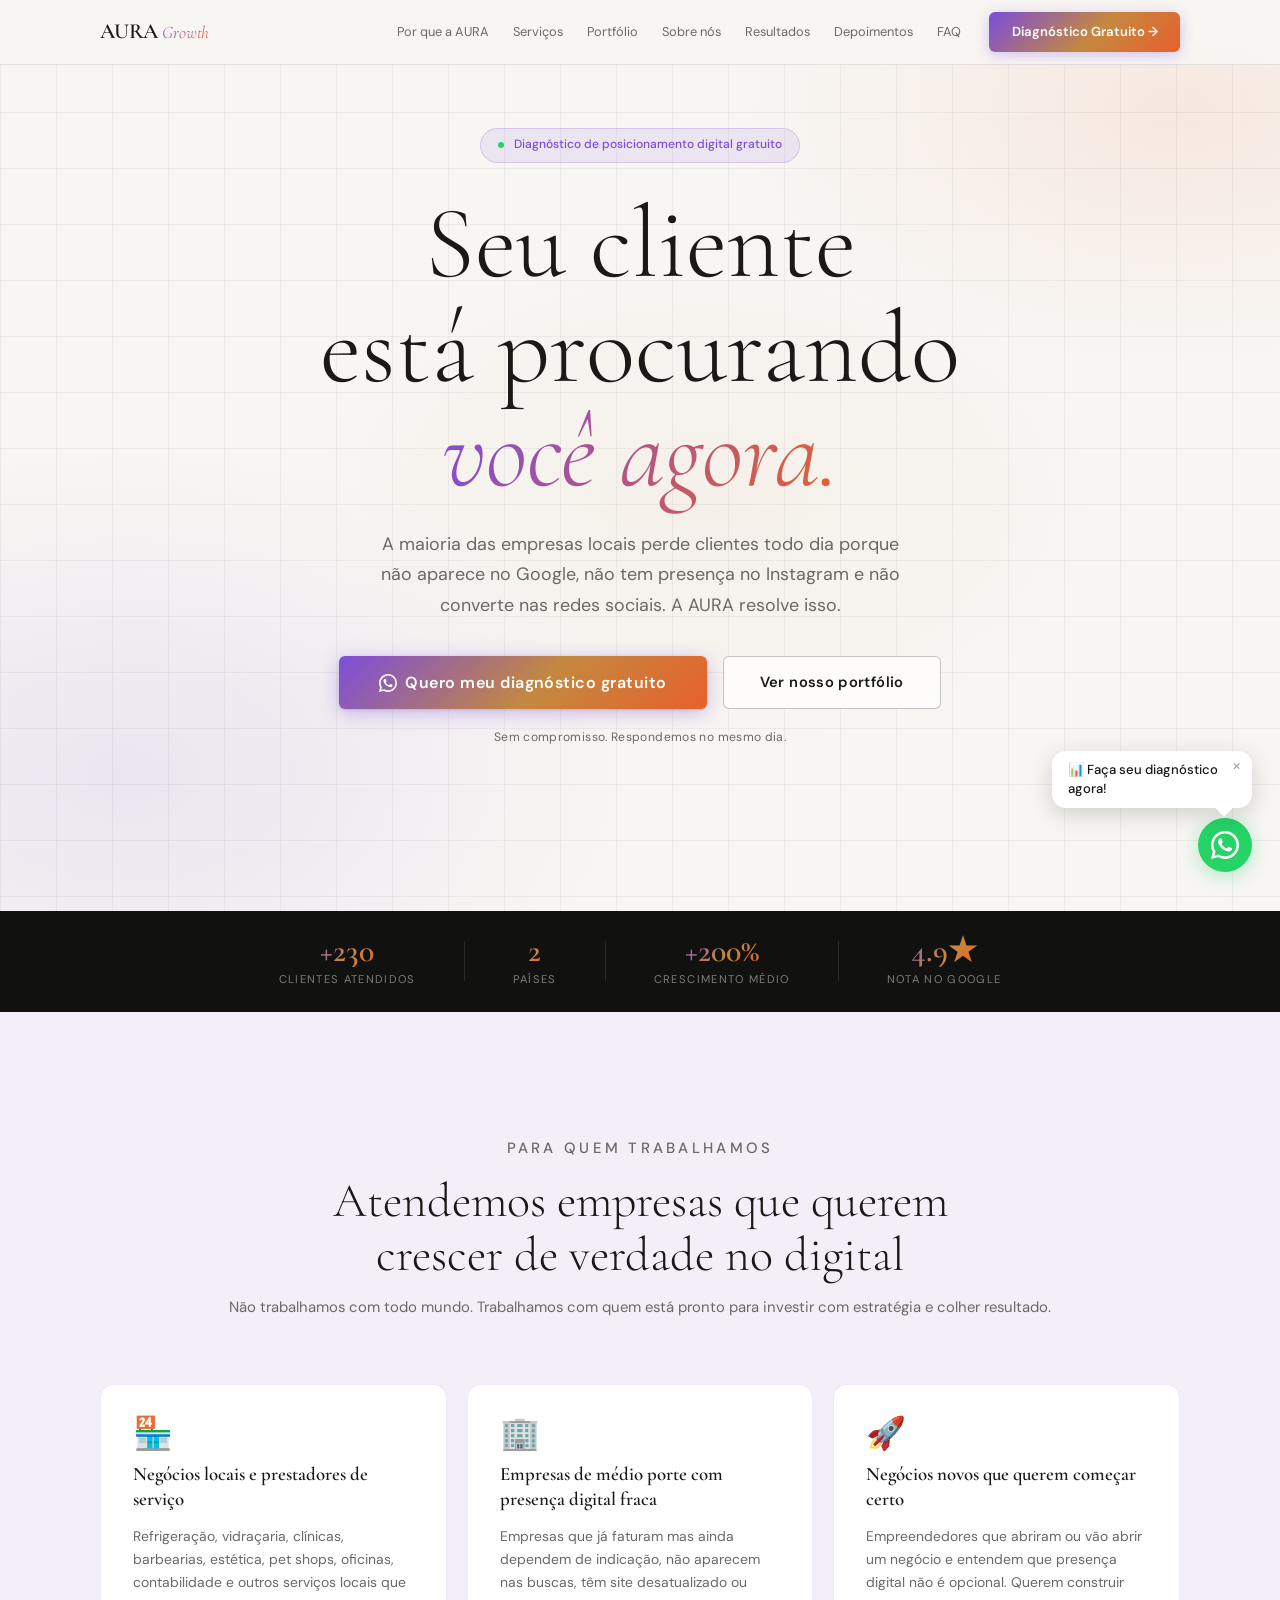
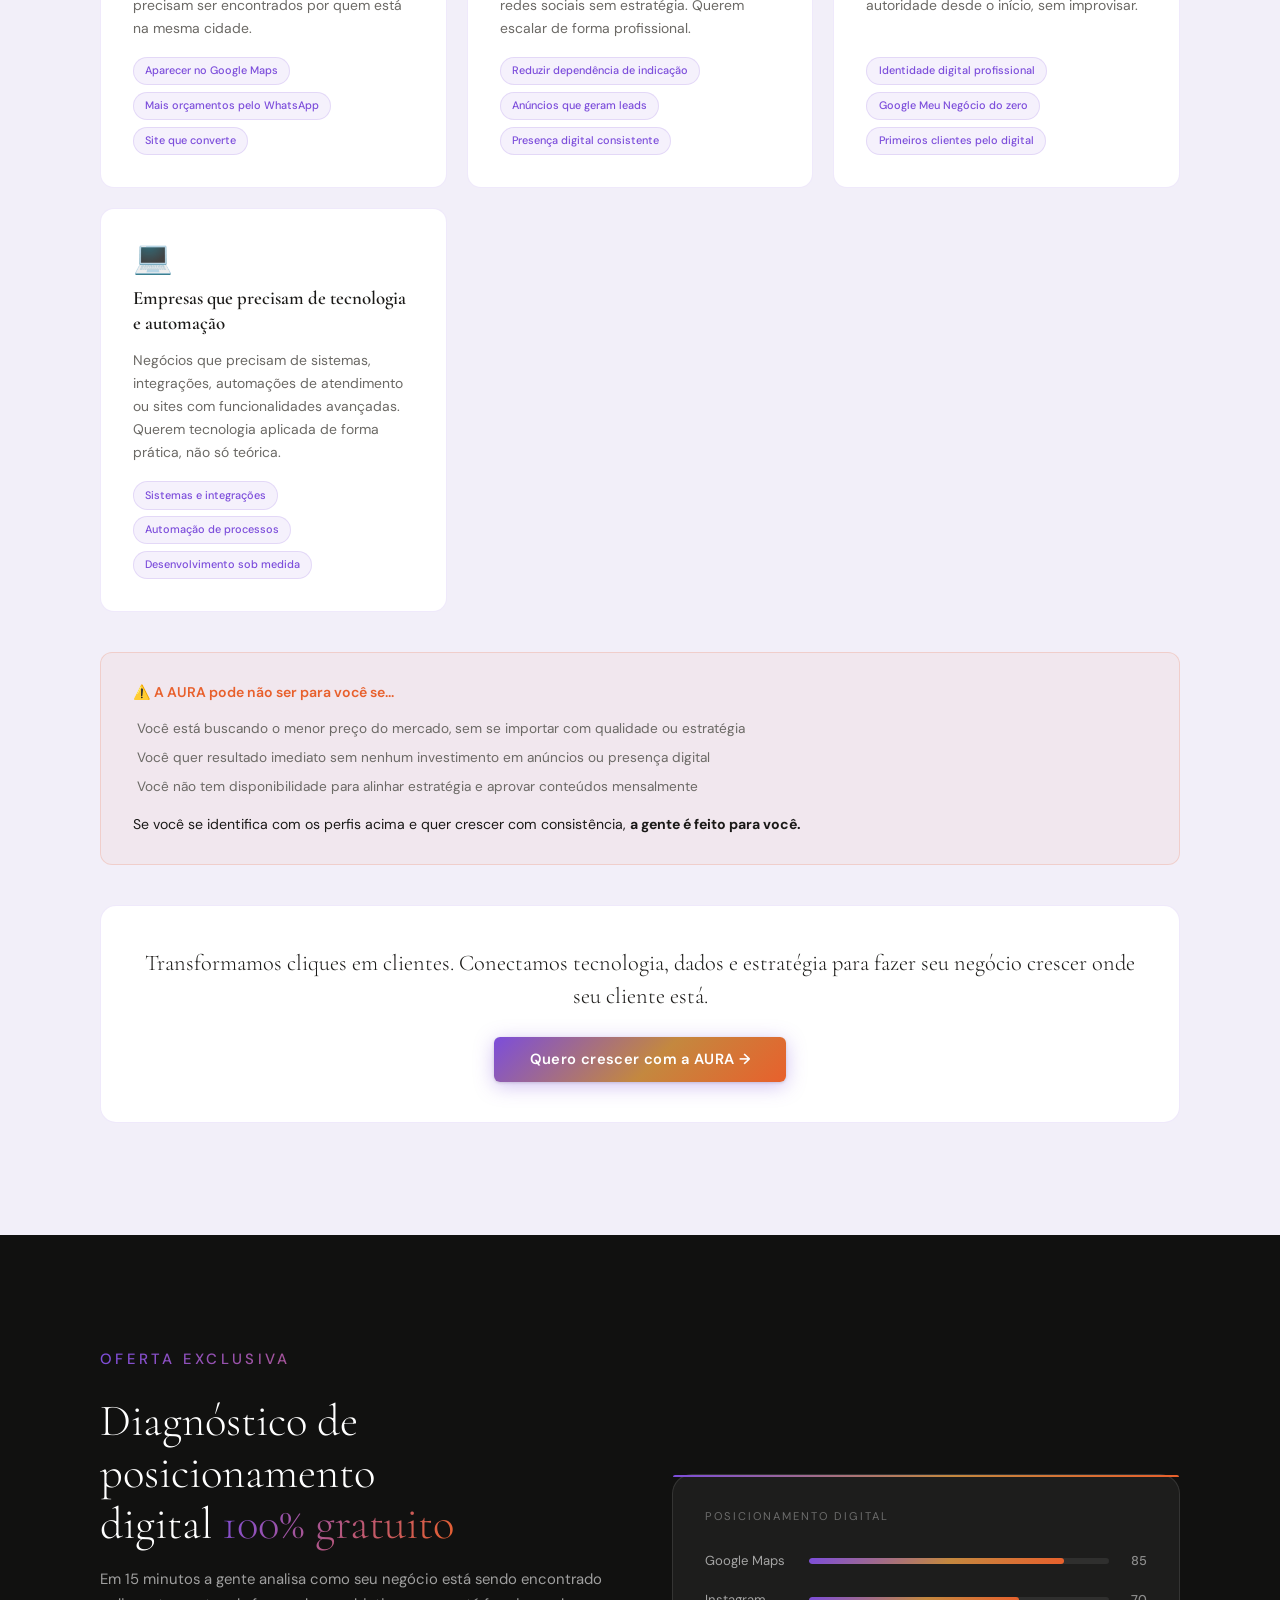
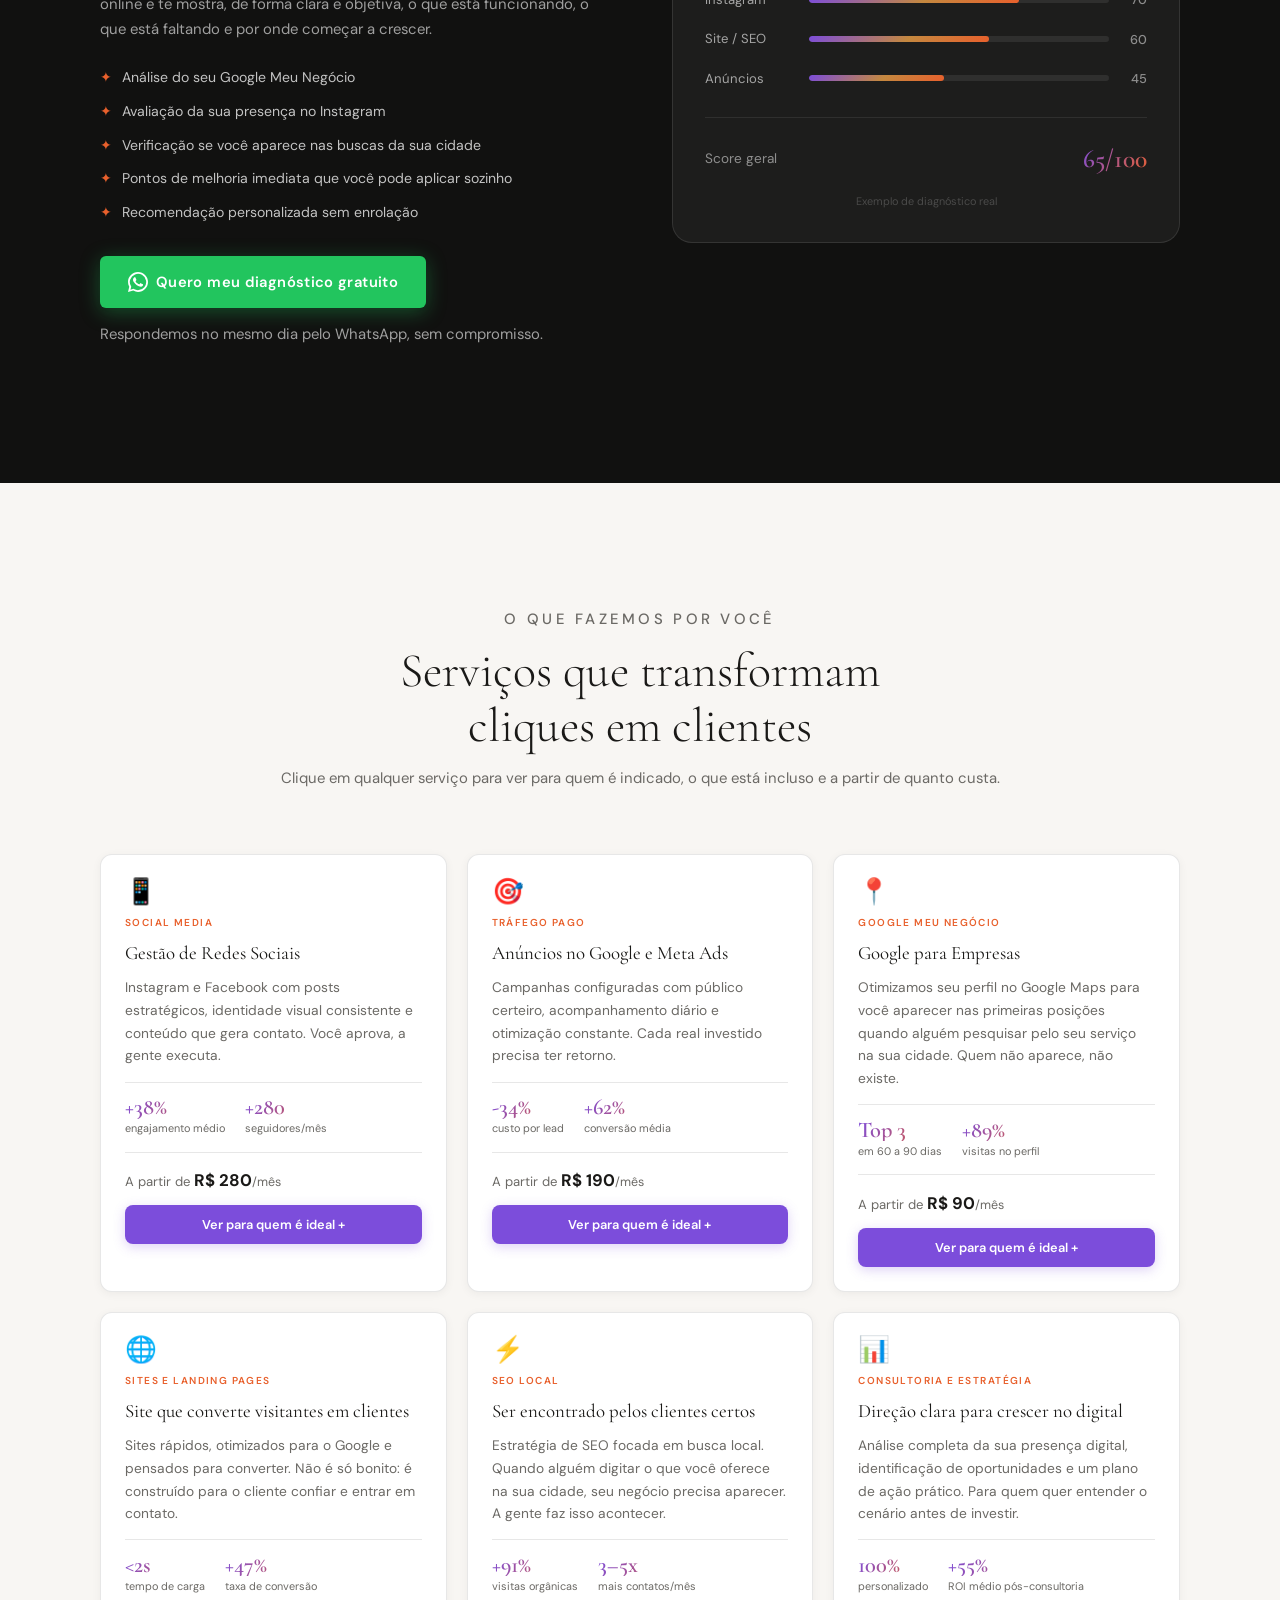
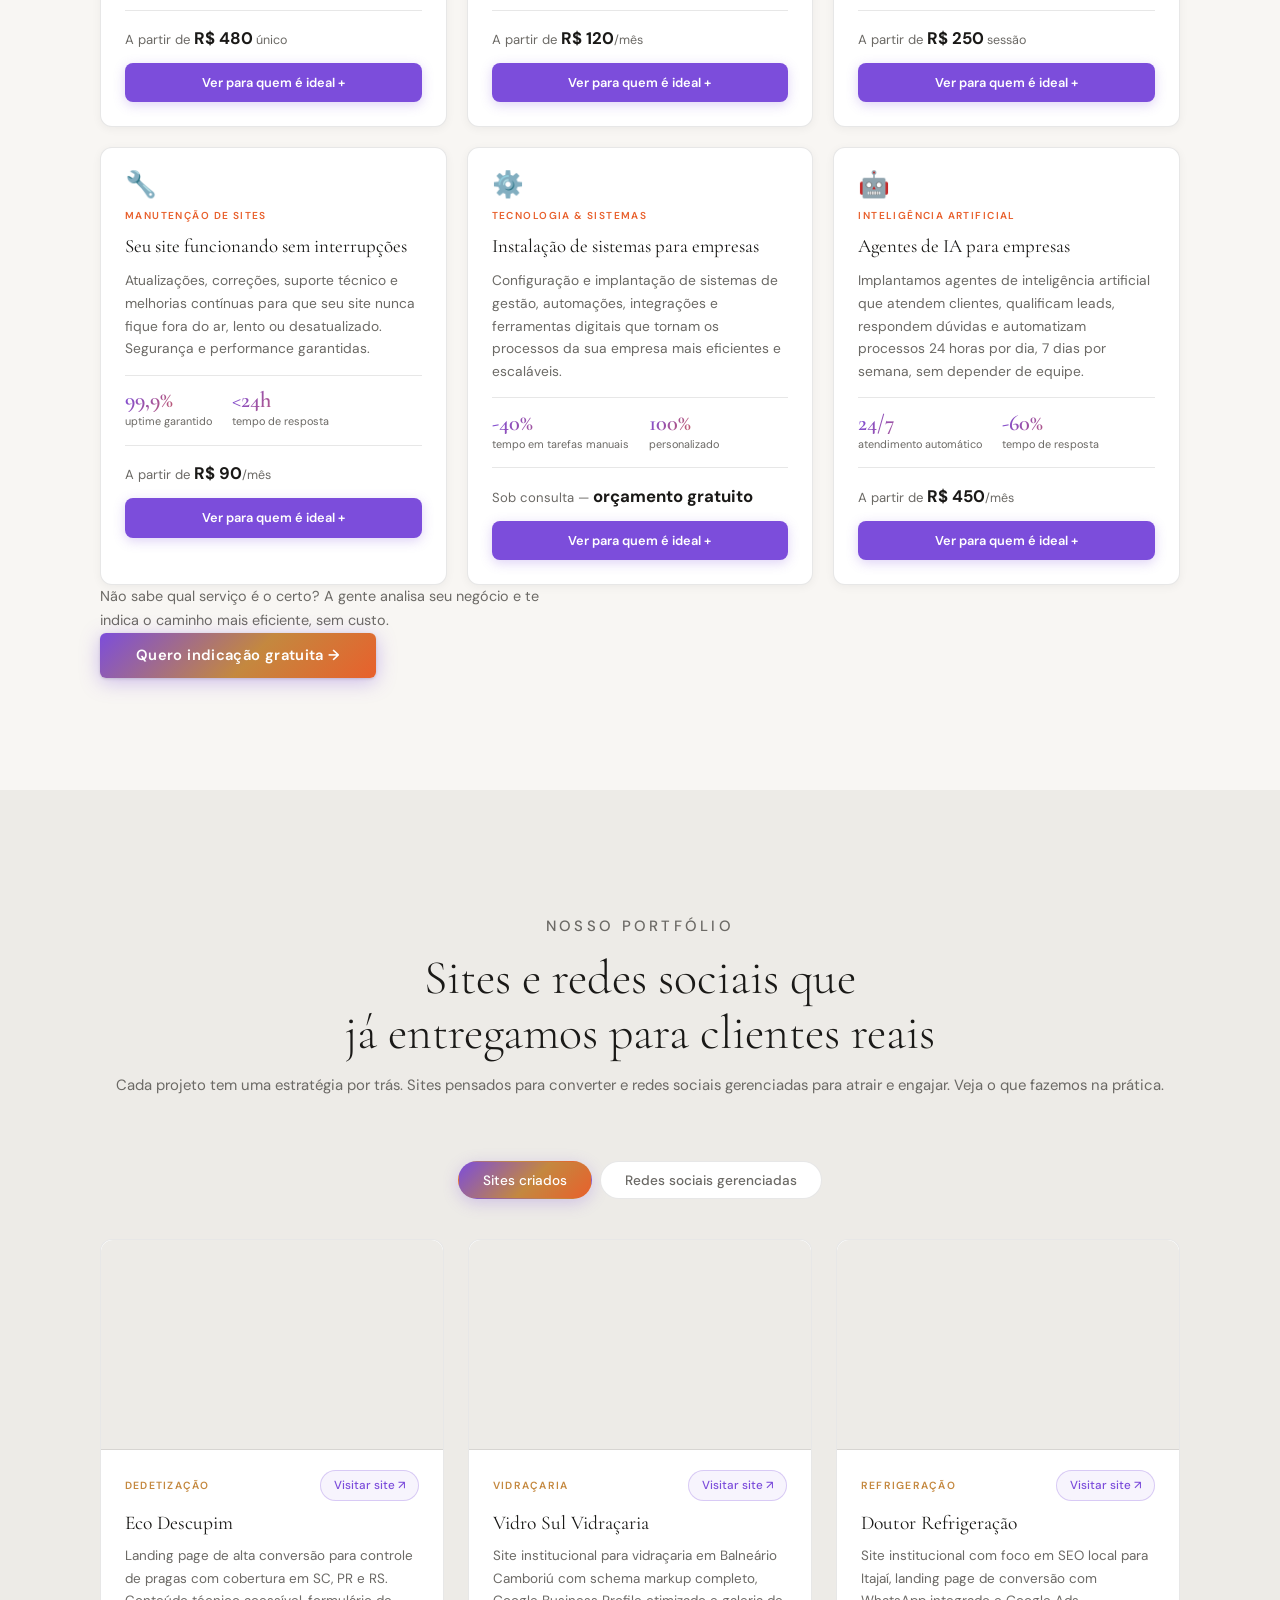
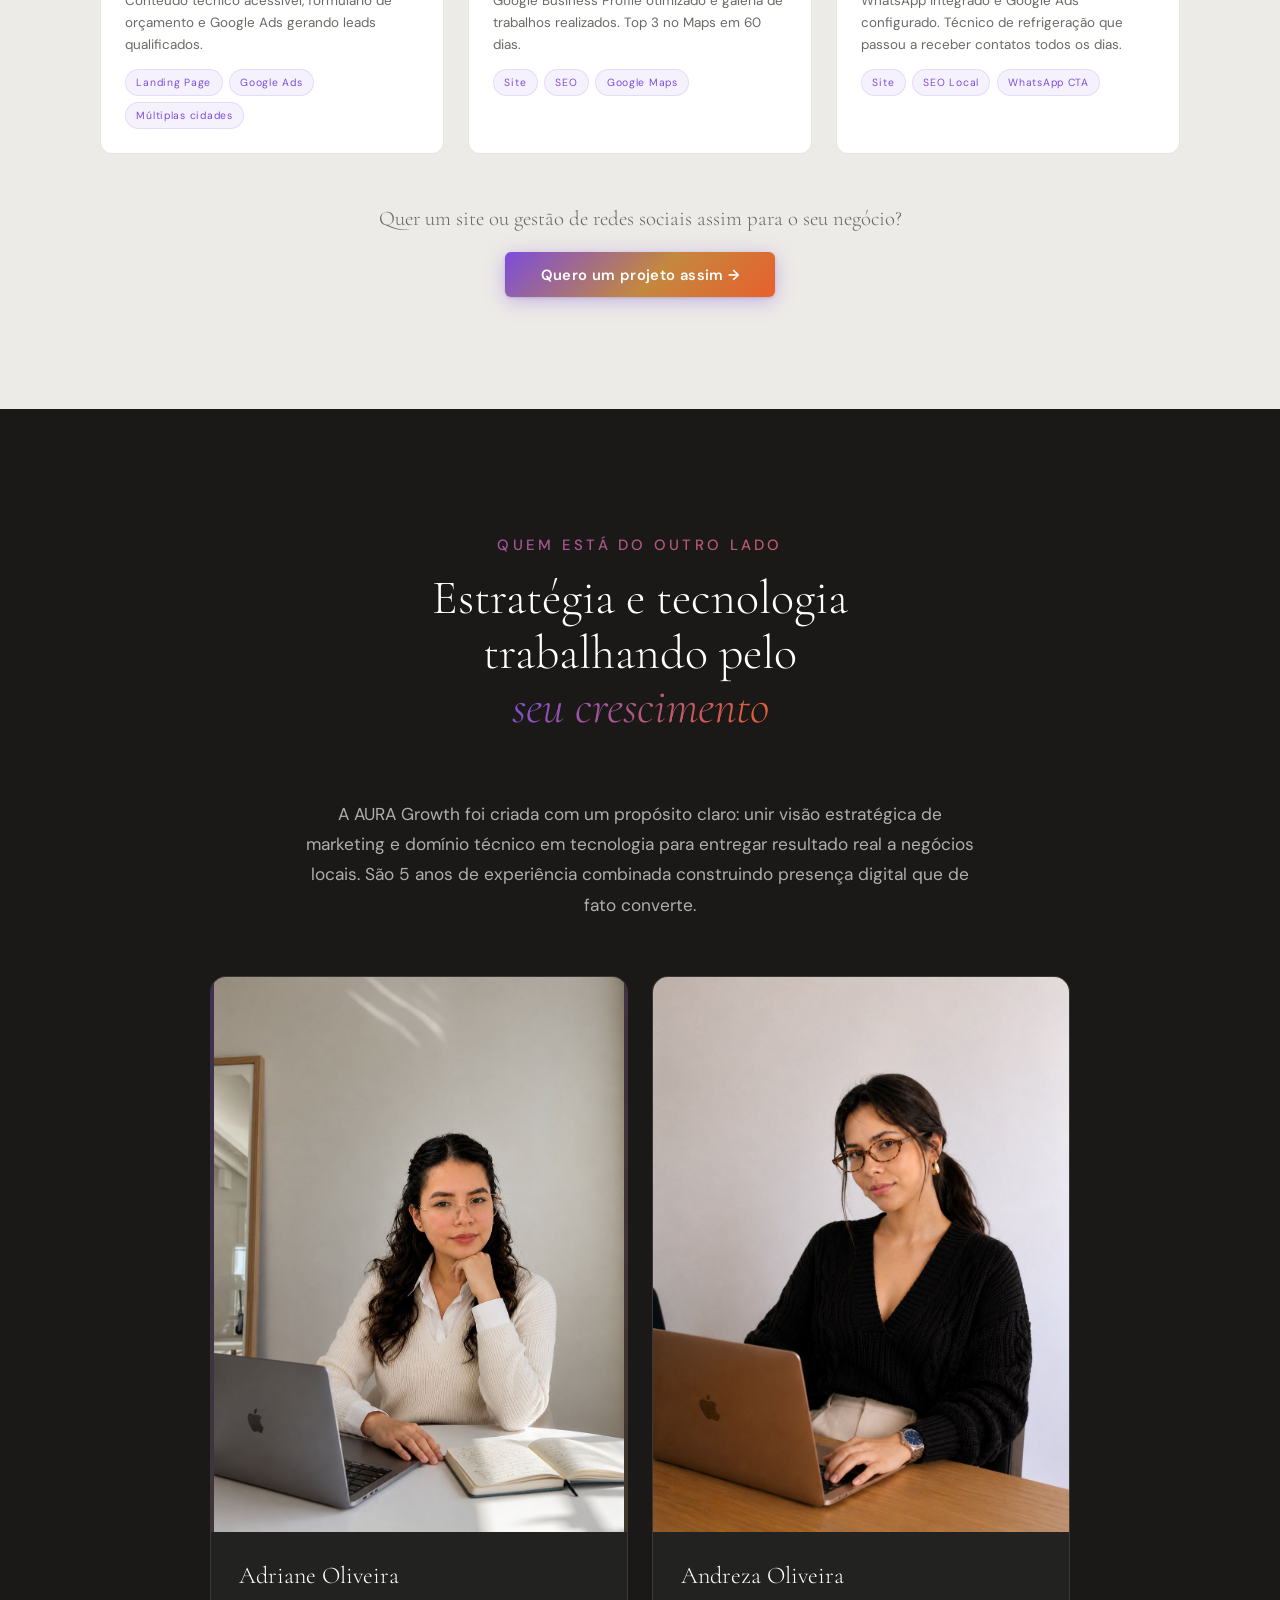
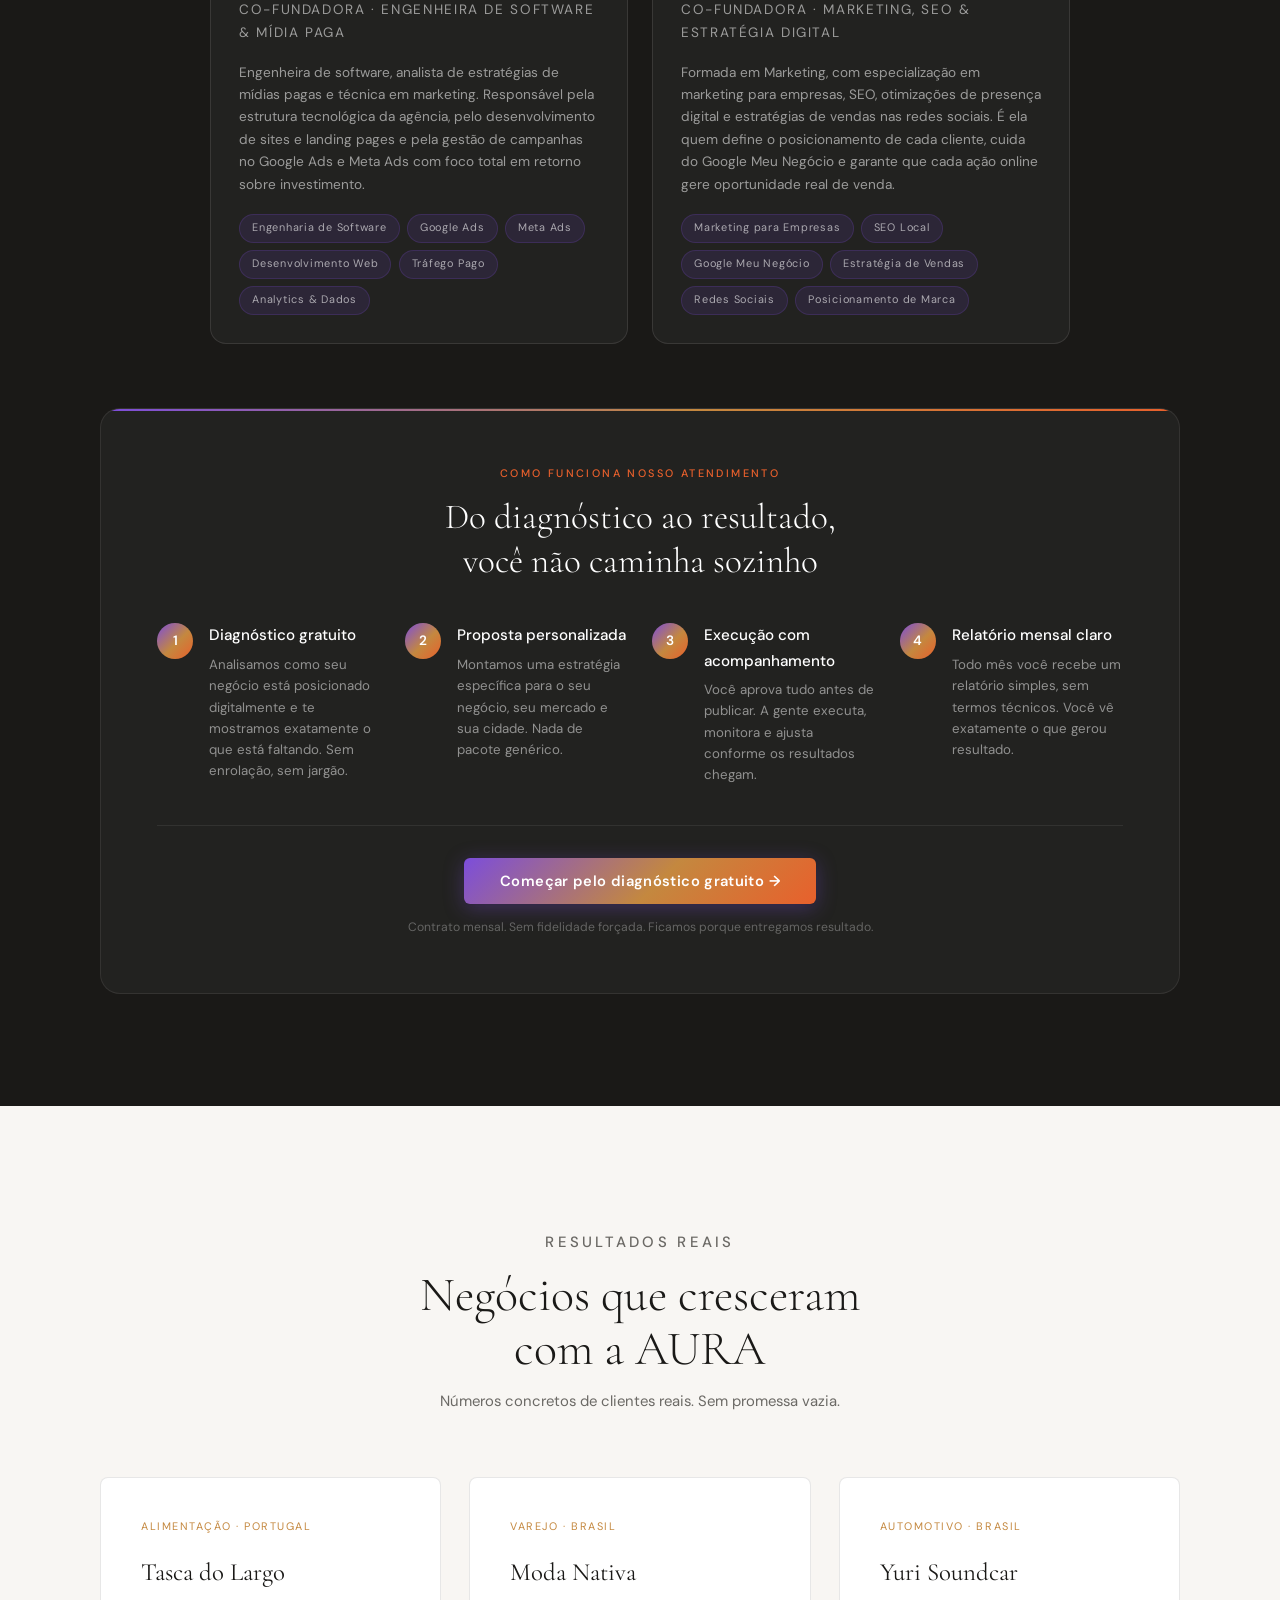
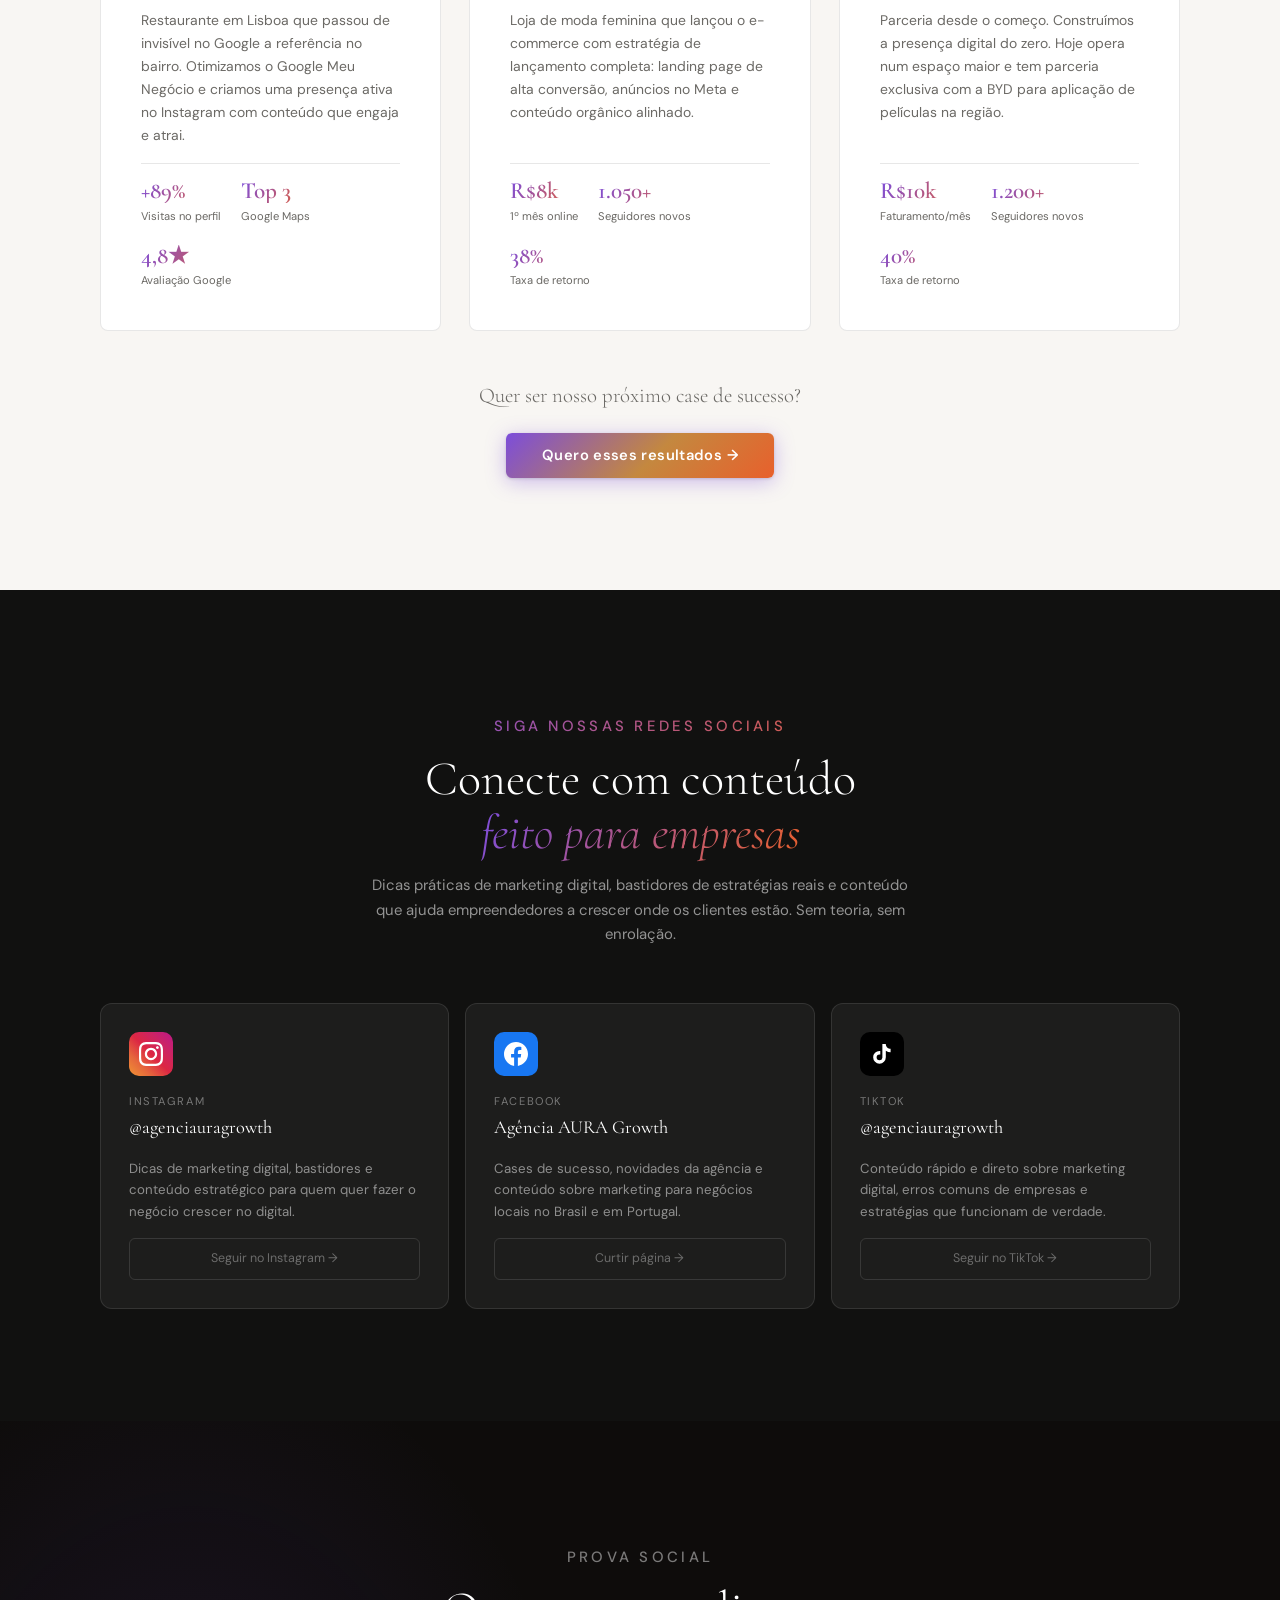
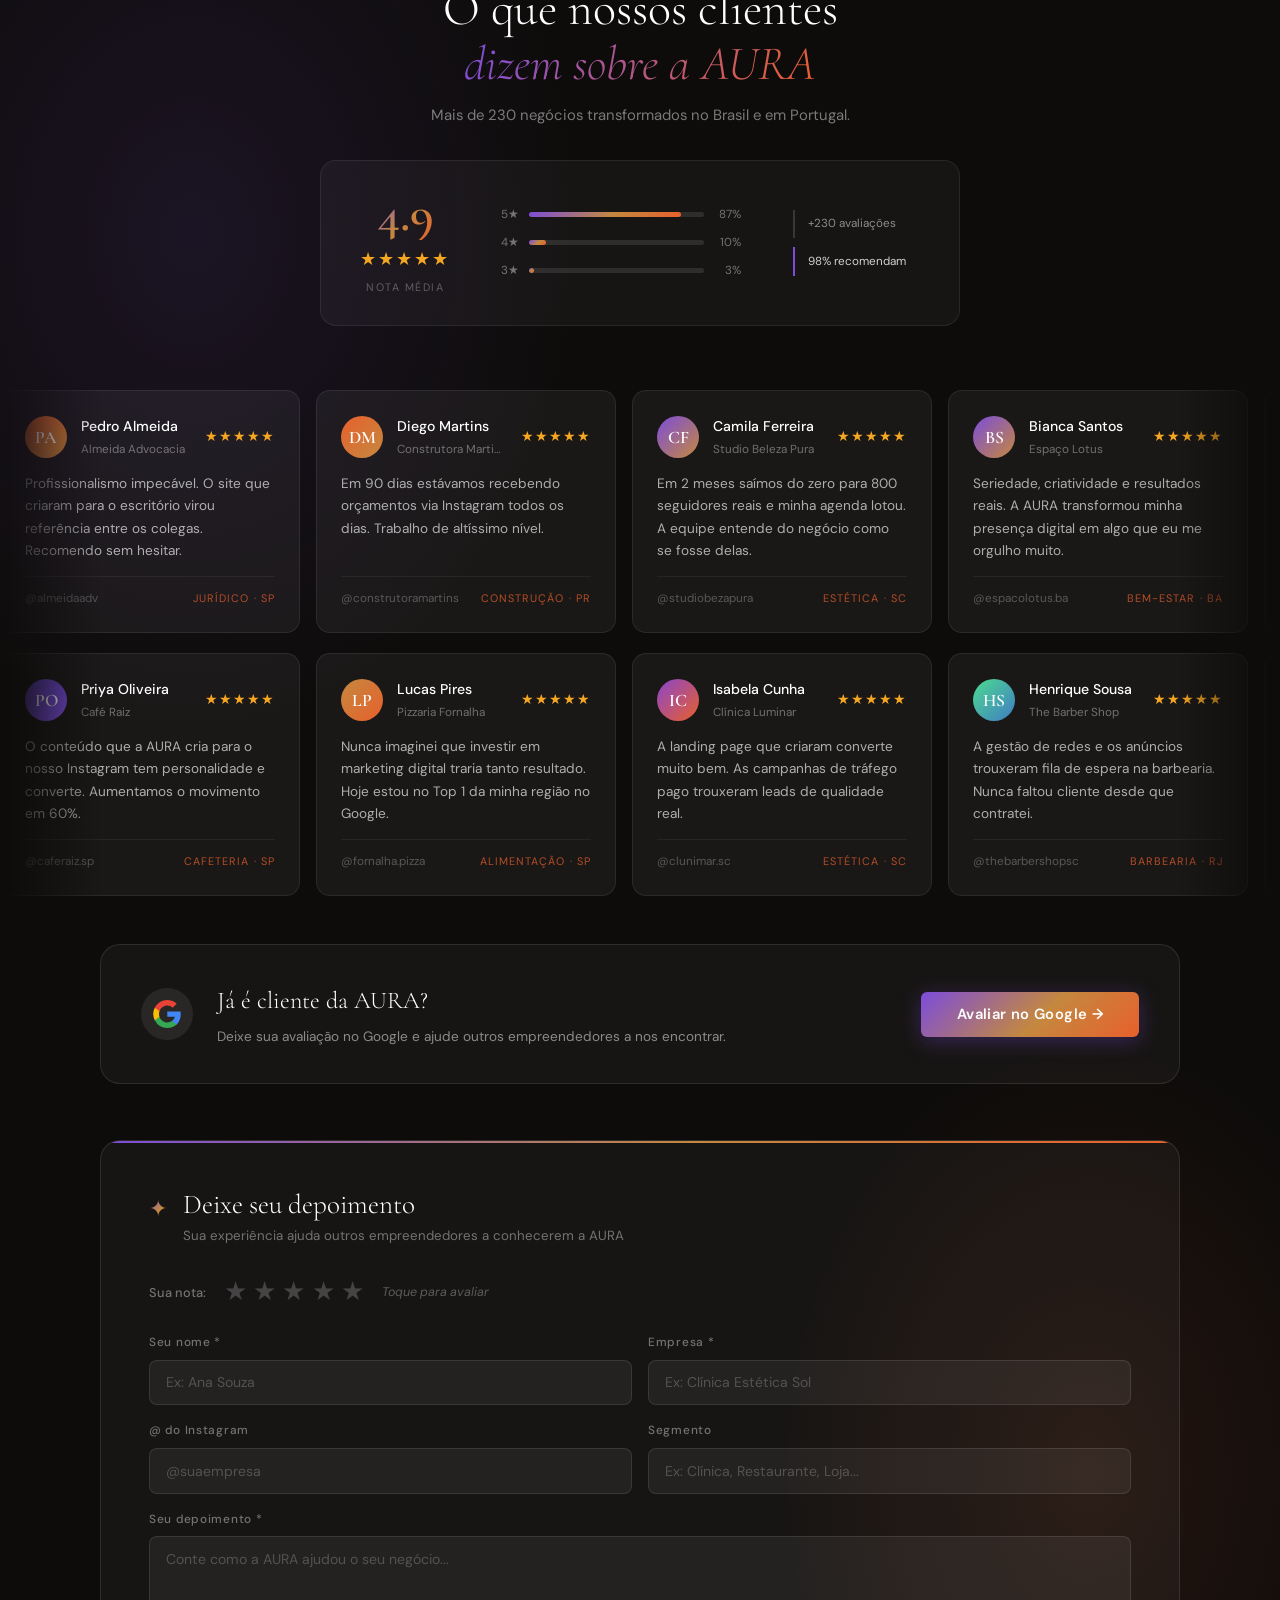
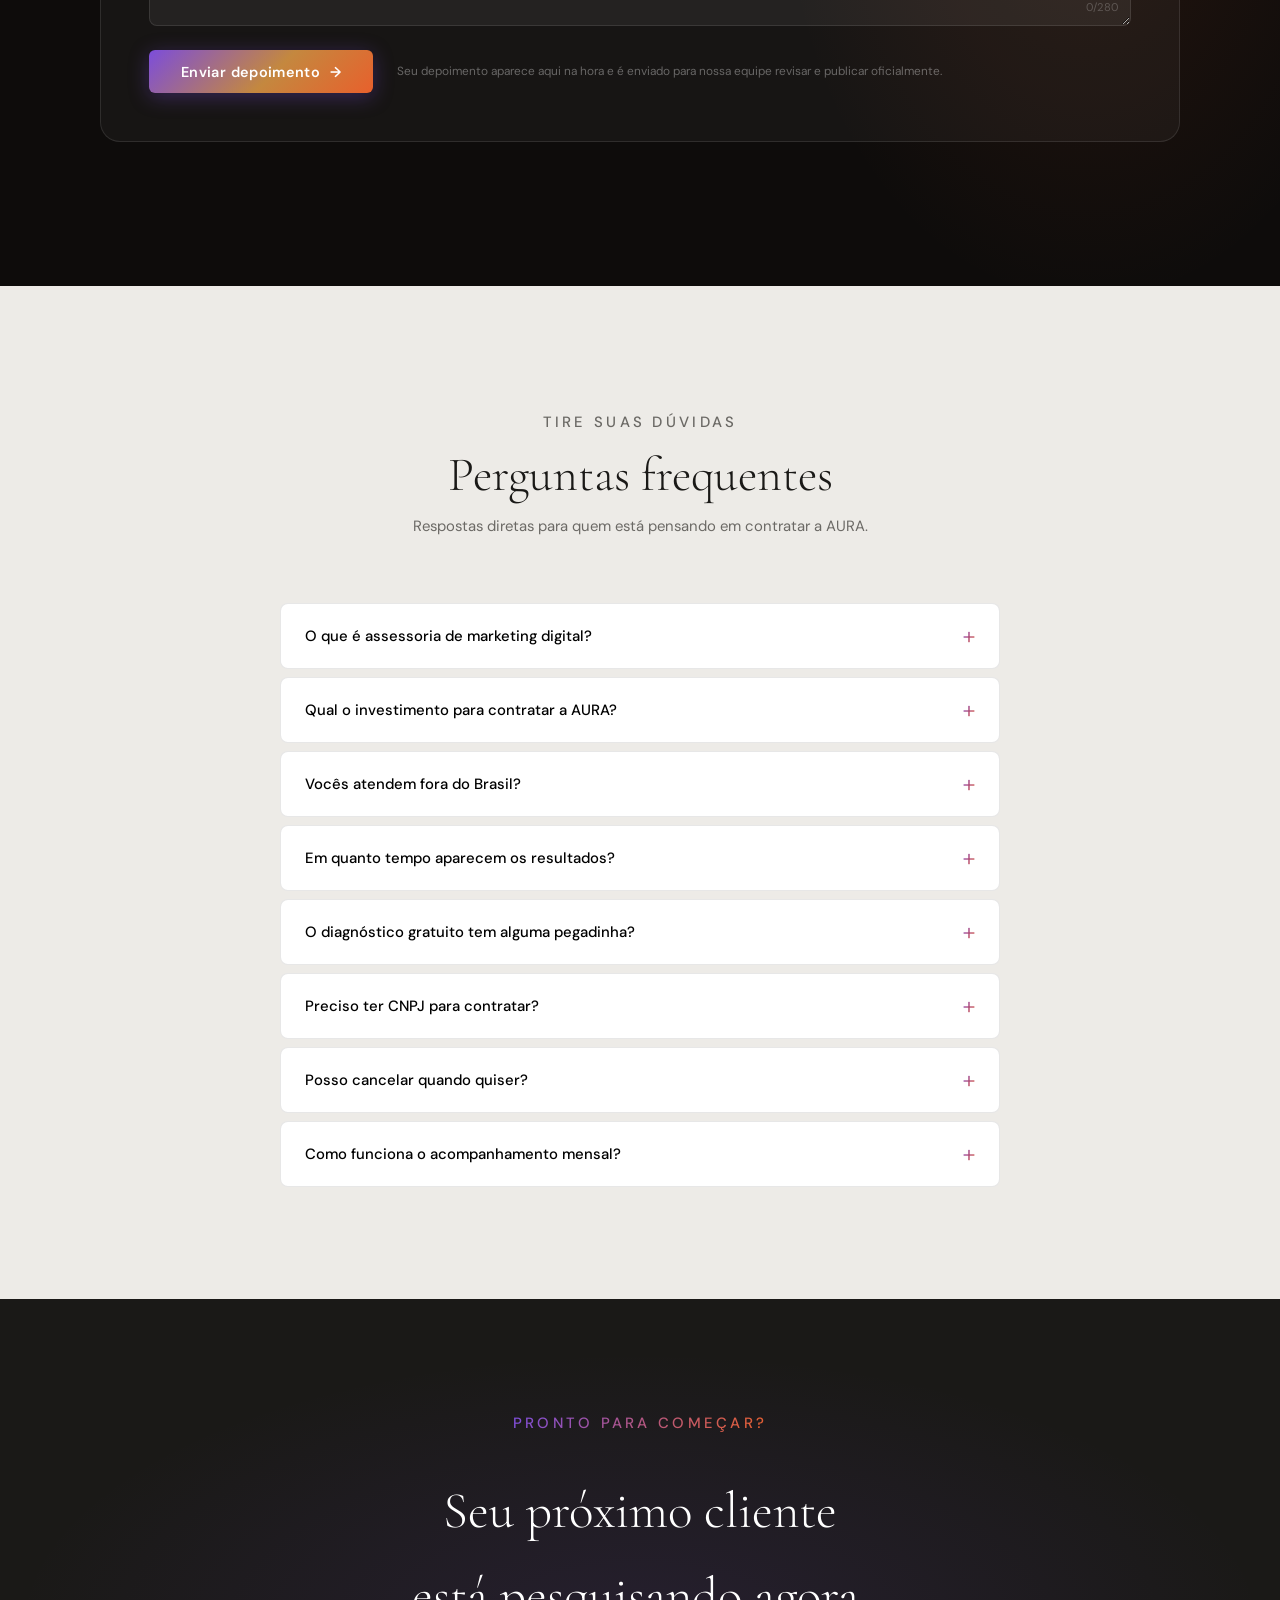
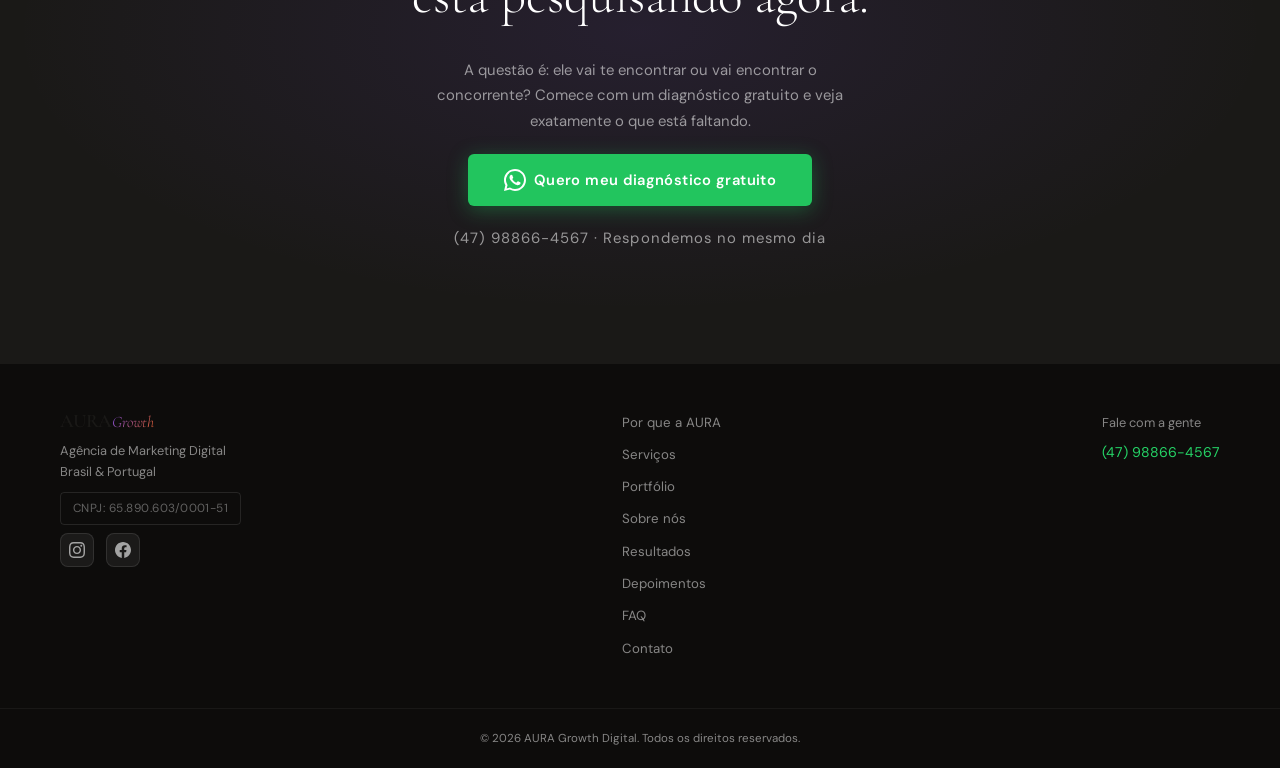
==== commit ba543bb1: "V3 da LP" ====
--- a/index.html
+++ b/index.html
@@ -11,7 +11,6 @@
   <link rel="apple-touch-icon" href="assets/logo-aura.png"/>
   <link rel="canonical" href="https://auragrowth.com.br"/>
 
-  <!-- Open Graph: controla o preview quando o link é compartilhado (WhatsApp, Facebook, LinkedIn) -->
   <meta property="og:type" content="website"/>
   <meta property="og:url" content="https://auragrowth.com.br"/>
   <meta property="og:site_name" content="AURA Growth"/>
@@ -19,9 +18,7 @@
   <meta property="og:title" content="AURA Growth | Agência de Marketing Digital para Vender Mais"/>
   <meta property="og:description" content="Agência de marketing digital para negócios locais venderem mais e se tornarem referência no seu mercado, no Brasil e em Portugal."/>
   <meta property="og:image" content="https://auragrowth.com.br/assets/logo-aura.png"/>
-  <!-- Recomendado: trocar essa imagem por um banner dedicado de 1200x630px para o preview ficar perfeito no WhatsApp -->
-
-  <!-- Twitter / X Card -->
+
   <meta name="twitter:card" content="summary_large_image"/>
   <meta name="twitter:title" content="AURA Growth | Agência de Marketing Digital para Vender Mais"/>
   <meta name="twitter:description" content="Agência de marketing digital para negócios locais venderem mais e se tornarem referência no seu mercado, no Brasil e em Portugal."/>
@@ -32,7 +29,6 @@
   <link href="https://fonts.googleapis.com/css2?family=Cormorant+Garamond:ital,wght@0,300;0,400;0,600;1,300;1,400&family=DM+Sans:opsz,wght@9..40,300;9..40,400;9..40,500&display=swap" rel="stylesheet"/>
   <link rel="stylesheet" href="assets/style.css"/>
 
-  <!-- Google tag (gtag.js) — Google Ads + GA4 num único carregamento -->
   <script async src="https://www.googletagmanager.com/gtag/js?id=AW-18253939997"></script>
   <script>
     window.dataLayer = window.dataLayer || [];
@@ -42,7 +38,6 @@
     gtag('config', 'G-0EVMF76012');
   </script>
 
-  <!-- Dados estruturados (schema.org) — ajuda Google e buscadores de IA (ChatGPT, Perplexity, Gemini) a entender e citar a AURA -->
   <script type="application/ld+json">
   {
     "@context": "https://schema.org",
@@ -52,7 +47,7 @@
     "url": "https://auragrowth.com.br",
     "logo": "https://auragrowth.com.br/assets/logo-aura.png",
     "image": "https://auragrowth.com.br/assets/logo-aura.png",
-    "description": "Agência de marketing digital para negócios locais no Brasil e em Portugal venderem mais e se tornarem referência no seu mercado, através de social media, tráfego pago, Google Meu Negócio e sites de alta conversão.",
+    "description": "Agência de marketing digital para negócios locais no Brasil e em Portugal venderem mais e se tornarem referência no seu mercado.",
     "taxID": "65.890.603/0001-51",
     "telephone": "+5547988664567",
     "areaServed": [
@@ -62,14 +57,6 @@
     "sameAs": [
       "https://www.instagram.com/agenciauragrowth/",
       "https://www.facebook.com/profile.php?id=61588174911608"
-    ],
-    "makesOffer": [
-      { "@type": "Offer", "itemOffered": { "@type": "Service", "name": "Gestão de Redes Sociais", "description": "Gestão de Instagram, Facebook e LinkedIn com posts estratégicos e identidade visual consistente." } },
-      { "@type": "Offer", "itemOffered": { "@type": "Service", "name": "Anúncios no Google e Meta", "description": "Campanhas de tráfego pago no Google Ads e Meta Ads para atrair clientes prontos para comprar." } },
-      { "@type": "Offer", "itemOffered": { "@type": "Service", "name": "Otimização do Google Meu Negócio", "description": "Otimização de perfil no Google Maps para aparecer em primeiro lugar nas buscas locais." } },
-      { "@type": "Offer", "itemOffered": { "@type": "Service", "name": "Criação de Sites Institucionais", "description": "Sites rápidos e otimizados para o Google que transmitem credibilidade." } },
-      { "@type": "Offer", "itemOffered": { "@type": "Service", "name": "Landing Pages de Alta Conversão", "description": "Páginas focadas em transformar visitantes em contatos ou clientes." } },
-      { "@type": "Offer", "itemOffered": { "@type": "Service", "name": "Consultoria e Estratégia Digital", "description": "Acompanhamento mensal com relatórios claros de resultado." } }
     ]
   }
   </script>
@@ -84,7 +71,7 @@
         "name": "O que é assessoria de marketing digital?",
         "acceptedAnswer": {
           "@type": "Answer",
-          "text": "É ter uma equipe cuidando de toda a sua presença digital todo mês, redes sociais, anúncios, Google e site. Diferente de contratar alguém por post ou campanha avulsa, a assessoria é contínua e estratégica: a gente conhece o seu negócio e trabalha para crescê-lo de forma consistente."
+          "text": "É ter uma equipe cuidando de toda a sua presença digital todo mês, redes sociais, anúncios, Google e site. Diferente de contratar alguém por post ou campanha avulsa, a assessoria é contínua e estratégica."
         }
       },
       {
@@ -92,7 +79,7 @@
         "name": "Qual o investimento para contratar a AURA?",
         "acceptedAnswer": {
           "@type": "Answer",
-          "text": "Temos planos adaptados à realidade de negócios locais. O melhor caminho é conversar com a gente pelo WhatsApp: em poucos minutos entendemos o que você precisa e apresentamos uma proposta sob medida, sem compromisso e sem enrolação."
+          "text": "Temos planos adaptados à realidade de negócios locais. O melhor caminho é conversar com a gente pelo WhatsApp."
         }
       },
       {
@@ -100,39 +87,7 @@
         "name": "Vocês atendem fora do Brasil?",
         "acceptedAnswer": {
           "@type": "Answer",
-          "text": "Sim! Atendemos clientes no Brasil e em Portugal. Todo o trabalho é remoto, por WhatsApp, e-mail ou videochamada, no horário que funcionar melhor para você."
-        }
-      },
-      {
-        "@type": "Question",
-        "name": "Em quanto tempo aparecem os resultados?",
-        "acceptedAnswer": {
-          "@type": "Answer",
-          "text": "Depende do serviço. Tráfego pago pode trazer resultados já nas primeiras semanas. Redes sociais orgânicas e Google Meu Negócio levam de 2 a 4 meses para consolidar o crescimento. Somos transparentes sobre os prazos desde o primeiro contato, sem promessa irreal."
-        }
-      },
-      {
-        "@type": "Question",
-        "name": "Preciso ter CNPJ para contratar?",
-        "acceptedAnswer": {
-          "@type": "Answer",
-          "text": "Não. Atendemos MEIs, autônomos e empresas com CNPJ. Emitimos nota fiscal para todos os clientes, com total segurança e formalidade."
-        }
-      },
-      {
-        "@type": "Question",
-        "name": "Posso cancelar quando quiser?",
-        "acceptedAnswer": {
-          "@type": "Answer",
-          "text": "Sim. Nossos contratos são mensais com aviso prévio de 30 dias. Não acreditamos em prender clientes com multa, acreditamos em resultado que faz você querer continuar."
-        }
-      },
-      {
-        "@type": "Question",
-        "name": "Como funciona o acompanhamento mensal?",
-        "acceptedAnswer": {
-          "@type": "Answer",
-          "text": "Você recebe relatórios mensais escritos de forma simples, sem termos técnicos desnecessários. Mostramos o que fizemos, o que gerou resultado e o plano para o próximo mês. Além disso, estamos disponíveis para tirar dúvidas sempre que precisar."
+          "text": "Sim! Atendemos clientes no Brasil e em Portugal. Todo o trabalho é remoto."
         }
       }
     ]
@@ -144,32 +99,32 @@
 <!-- ══════════ HEADER ══════════ -->
 <header id="hdr">
   <div class="nav-w">
-    <a href="#inicio">
-      <img src="assets/logo-aura.png" alt="AURA Growth Digital" class="logo-img"/>
+    <a href="#inicio" class="logo-link">
+      <span class="logo-txt">AURA<em>Growth</em></span>
     </a>
     <nav>
+      <a href="#problema">Por que a AURA</a>
       <a href="#servicos">Serviços</a>
-      <a href="#social">Redes Sociais</a>
-      <a href="#assessoria">Assessoria</a>
-      <a href="#cases">Cases</a>
+      <a href="#portfolio">Portfólio</a>
+      <a href="#sobre">Sobre nós</a>
+      <a href="#cases">Resultados</a>
       <a href="#depoimentos">Depoimentos</a>
       <a href="#faq">FAQ</a>
-      <a href="#contato">Contato</a>
     </nav>
-    <a href="https://wa.me/5547988664567?text=Ol%C3%A1%21%20Quero%20saber%20mais%20sobre%20os%20servi%C3%A7os%20da%20AURA%20Growth." target="_blank" rel="noopener" class="btn-hn">Falar no WhatsApp</a>
+    <a href="https://wa.me/5547988664567?text=Ol%C3%A1%21%20Quero%20meu%20diagn%C3%B3stico%20de%20posicionamento%20digital%20gratuito." target="_blank" rel="noopener" class="btn-hn">Diagnóstico Gratuito →</a>
     <button class="ham" id="ham" aria-label="Menu" aria-expanded="false">
       <span></span><span></span><span></span>
     </button>
   </div>
   <div class="mob" id="mob">
+    <a href="#problema" class="ml">Por que a AURA</a>
     <a href="#servicos" class="ml">Serviços</a>
-    <a href="#social" class="ml">Redes Sociais</a>
-    <a href="#assessoria" class="ml">Assessoria</a>
-    <a href="#cases" class="ml">Cases</a>
+    <a href="#portfolio" class="ml">Portfólio</a>
+    <a href="#sobre" class="ml">Sobre nós</a>
+    <a href="#cases" class="ml">Resultados</a>
     <a href="#depoimentos" class="ml">Depoimentos</a>
     <a href="#faq" class="ml">FAQ</a>
-    <a href="#contato" class="ml">Contato</a>
-    <a href="https://wa.me/5547988664567?text=Ol%C3%A1%21%20Quero%20saber%20mais%20sobre%20os%20servi%C3%A7os%20da%20AURA%20Growth." target="_blank" rel="noopener" class="ml hi">Falar no WhatsApp →</a>
+    <a href="https://wa.me/5547988664567?text=Ol%C3%A1%21%20Quero%20meu%20diagn%C3%B3stico%20de%20posicionamento%20digital%20gratuito." target="_blank" rel="noopener" class="ml hi">Diagnóstico Gratuito →</a>
   </div>
 </header>
 
@@ -177,25 +132,29 @@
 <section id="inicio" class="hero">
   <div class="hero-bg"></div>
   <div class="hero-c">
-    <p class="hero-ey">Agência de Soluções Digitais · Brasil &amp; Portugal</p>
-    <h1 class="hero-h">Mais clientes.<br/><em class="gt">Mais vendas.</em><br/>Todo mês.</h1>
-    <p class="hero-p">Cuidamos de toda a sua presença digital, redes sociais, anúncios, Google e site, para você vender mais e virar referência no seu mercado.</p>
+    <div class="hero-badge-top">
+      <span class="badge-dot"></span>
+      <span>Diagnóstico de posicionamento digital gratuito</span>
+    </div>
+    <h1 class="hero-h">Seu cliente<br/>está procurando<br/><em class="gt">você agora.</em></h1>
+    <p class="hero-p">A maioria das empresas locais perde clientes todo dia porque não aparece no Google, não tem presença no Instagram e não converte nas redes sociais. A AURA resolve isso.</p>
     <div class="hero-cta">
-      <a href="https://wa.me/5547988664567?text=Ol%C3%A1%21%20Vim%20pelo%20site%20e%20quero%20vender%20mais%20com%20a%20AURA%20Growth." target="_blank" rel="noopener" class="btn btn-grad">Quero mais clientes →</a>
-      <a href="#cases" class="btn btn-out">Ver resultados reais</a>
-    </div>
-    <p class="hero-trust">Resposta no mesmo dia, sem compromisso.</p>
-  </div>
-  <div class="hero-badge">
-    <span>Brasil</span>
-    <div class="dot"></div>
-    <span>Portugal</span>
-    <div class="dot"></div>
-    <span>100% Remoto</span>
+      <a href="https://wa.me/5547988664567?text=Ol%C3%A1%21%20Quero%20meu%20diagn%C3%B3stico%20de%20posicionamento%20digital%20gratuito." target="_blank" rel="noopener" class="btn btn-grad btn-diag">
+        <svg xmlns="http://www.w3.org/2000/svg" viewBox="0 0 24 24" fill="currentColor" width="18" height="18"><path d="M17.472 14.382c-.297-.149-1.758-.867-2.03-.967-.273-.099-.471-.148-.67.15-.197.297-.767.966-.94 1.164-.173.199-.347.223-.644.075-.297-.15-1.255-.463-2.39-1.475-.883-.788-1.48-1.761-1.653-2.059-.173-.297-.018-.458.13-.606.134-.133.298-.347.446-.52.149-.174.198-.298.298-.497.099-.198.05-.371-.025-.52-.075-.149-.669-1.612-.916-2.207-.242-.579-.487-.5-.669-.51-.173-.008-.371-.01-.57-.01-.198 0-.52.074-.792.372-.272.297-1.04 1.016-1.04 2.479 0 1.462 1.065 2.875 1.213 3.074.149.198 2.096 3.2 5.077 4.487.709.306 1.262.489 1.694.625.712.227 1.36.195 1.871.118.571-.085 1.758-.719 2.006-1.413.248-.694.248-1.289.173-1.413-.074-.124-.272-.198-.57-.347z"/><path d="M12 0C5.373 0 0 5.373 0 12c0 2.122.552 4.109 1.518 5.834L0 24l6.336-1.662A11.945 11.945 0 0012 24c6.627 0 12-5.373 12-12S18.627 0 12 0zm0 21.818a9.818 9.818 0 01-5.006-1.366l-.36-.214-3.727.978.994-3.634-.234-.374A9.818 9.818 0 1112 21.818z"/></svg>
+        Quero meu diagnóstico gratuito
+      </a>
+      <a href="#portfolio" class="btn btn-out">Ver nosso portfólio</a>
+    </div>
+    <p class="hero-trust">Sem compromisso. Respondemos no mesmo dia.</p>
+  </div>
+  <div class="hero-float-badges">
+    <div class="hfb rv">🇧🇷 Brasil</div>
+    <div class="hfb rv">🇵🇹 Portugal</div>
+    <div class="hfb rv">100% Remoto</div>
   </div>
 </section>
 
-<!-- ══════════ NÚMEROS ══════════ -->
+<!-- ══════════ BAR DE NÚMEROS ══════════ -->
 <div class="bar">
   <div class="bar-inner">
     <div class="bar-item"><span class="bar-n">+230</span><span class="bar-l">Clientes atendidos</span></div>
@@ -204,55 +163,711 @@
     <div class="bar-div"></div>
     <div class="bar-item"><span class="bar-n">+200%</span><span class="bar-l">Crescimento médio</span></div>
     <div class="bar-div"></div>
-    <div class="bar-item"><span class="bar-n">100%</span><span class="bar-l">Foco em resultado</span></div>
+    <div class="bar-item"><span class="bar-n">4.9★</span><span class="bar-l">Nota no Google</span></div>
   </div>
 </div>
+
+<!-- ══════════ PARA QUEM TRABALHAMOS ══════════ -->
+<section id="problema" class="sec quem-sec">
+  <div class="w">
+    <div class="sh rv">
+      <p class="label label-c">Para quem trabalhamos</p>
+      <h2>Atendemos empresas que querem<br/>crescer de verdade no digital</h2>
+      <p>Não trabalhamos com todo mundo. Trabalhamos com quem está pronto para investir com estratégia e colher resultado.</p>
+    </div>
+
+    <!-- Perfis de cliente -->
+    <div class="quem-grid">
+      <div class="quem-card rv">
+        <div class="quem-icon">🏪</div>
+        <h3>Negócios locais e prestadores de serviço</h3>
+        <p>Refrigeração, vidraçaria, clínicas, barbearias, estética, pet shops, oficinas, contabilidade e outros serviços locais que precisam ser encontrados por quem está na mesma cidade.</p>
+        <div class="quem-needs">
+          <span>Aparecer no Google Maps</span>
+          <span>Mais orçamentos pelo WhatsApp</span>
+          <span>Site que converte</span>
+        </div>
+      </div>
+      <div class="quem-card rv">
+        <div class="quem-icon">🏢</div>
+        <h3>Empresas de médio porte com presença digital fraca</h3>
+        <p>Empresas que já faturam mas ainda dependem de indicação, não aparecem nas buscas, têm site desatualizado ou redes sociais sem estratégia. Querem escalar de forma profissional.</p>
+        <div class="quem-needs">
+          <span>Reduzir dependência de indicação</span>
+          <span>Anúncios que geram leads</span>
+          <span>Presença digital consistente</span>
+        </div>
+      </div>
+      <div class="quem-card rv">
+        <div class="quem-icon">🚀</div>
+        <h3>Negócios novos que querem começar certo</h3>
+        <p>Empreendedores que abriram ou vão abrir um negócio e entendem que presença digital não é opcional. Querem construir autoridade desde o início, sem improvisar.</p>
+        <div class="quem-needs">
+          <span>Identidade digital profissional</span>
+          <span>Google Meu Negócio do zero</span>
+          <span>Primeiros clientes pelo digital</span>
+        </div>
+      </div>
+      <div class="quem-card rv">
+        <div class="quem-icon">💻</div>
+        <h3>Empresas que precisam de tecnologia e automação</h3>
+        <p>Negócios que precisam de sistemas, integrações, automações de atendimento ou sites com funcionalidades avançadas. Querem tecnologia aplicada de forma prática, não só teórica.</p>
+        <div class="quem-needs">
+          <span>Sistemas e integrações</span>
+          <span>Automação de processos</span>
+          <span>Desenvolvimento sob medida</span>
+        </div>
+      </div>
+    </div>
+
+    <!-- Bloco "não atendemos" — qualifica e filtra leads fracos -->
+    <div class="quem-nao rv">
+      <div class="quem-nao-inner">
+        <p class="quem-nao-title">⚠️ A AURA pode não ser para você se...</p>
+        <ul>
+          <li>Você está buscando o menor preço do mercado, sem se importar com qualidade ou estratégia</li>
+          <li>Você quer resultado imediato sem nenhum investimento em anúncios ou presença digital</li>
+          <li>Você não tem disponibilidade para alinhar estratégia e aprovar conteúdos mensalmente</li>
+        </ul>
+        <p class="quem-nao-ok">Se você se identifica com os perfis acima e quer crescer com consistência, <strong>a gente é feito para você.</strong></p>
+      </div>
+    </div>
+
+    <div class="prob-cta rv">
+      <p class="prob-cta-txt">Transformamos cliques em clientes. Conectamos tecnologia, dados e estratégia para fazer seu negócio crescer onde seu cliente está.</p>
+      <a href="https://wa.me/5547988664567?text=Ol%C3%A1%21%20Me%20identifico%20com%20o%20perfil%20de%20cliente%20da%20AURA%20e%20quero%20entender%20como%20posso%20crescer." target="_blank" rel="noopener" class="btn btn-grad">Quero crescer com a AURA →</a>
+    </div>
+  </div>
+</section>
+
+<!-- ══════════ DIAGNÓSTICO GRATUITO DESTAQUE ══════════ -->
+<section class="sec diag-sec">
+  <div class="w">
+    <div class="diag-box rv">
+      <div class="diag-left">
+        <p class="label label-lt">Oferta exclusiva</p>
+        <h2>Diagnóstico de posicionamento<br/>digital <span class="gt">100% gratuito</span></h2>
+        <p>Em 15 minutos a gente analisa como seu negócio está sendo encontrado online e te mostra, de forma clara e objetiva, o que está funcionando, o que está faltando e por onde começar a crescer.</p>
+        <ul class="diag-list">
+          <li><span class="di">✦</span> Análise do seu Google Meu Negócio</li>
+          <li><span class="di">✦</span> Avaliação da sua presença no Instagram</li>
+          <li><span class="di">✦</span> Verificação se você aparece nas buscas da sua cidade</li>
+          <li><span class="di">✦</span> Pontos de melhoria imediata que você pode aplicar sozinho</li>
+          <li><span class="di">✦</span> Recomendação personalizada sem enrolação</li>
+        </ul>
+        <a href="https://wa.me/5547988664567?text=Ol%C3%A1%21%20Quero%20meu%20diagn%C3%B3stico%20de%20posicionamento%20digital%20gratuito." target="_blank" rel="noopener" class="btn btn-wa diag-btn">
+          <svg xmlns="http://www.w3.org/2000/svg" viewBox="0 0 24 24" fill="currentColor" width="20" height="20"><path d="M17.472 14.382c-.297-.149-1.758-.867-2.03-.967-.273-.099-.471-.148-.67.15-.197.297-.767.966-.94 1.164-.173.199-.347.223-.644.075-.297-.15-1.255-.463-2.39-1.475-.883-.788-1.48-1.761-1.653-2.059-.173-.297-.018-.458.13-.606.134-.133.298-.347.446-.52.149-.174.198-.298.298-.497.099-.198.05-.371-.025-.52-.075-.149-.669-1.612-.916-2.207-.242-.579-.487-.5-.669-.51-.173-.008-.371-.01-.57-.01-.198 0-.52.074-.792.372-.272.297-1.04 1.016-1.04 2.479 0 1.462 1.065 2.875 1.213 3.074.149.198 2.096 3.2 5.077 4.487.709.306 1.262.489 1.694.625.712.227 1.36.195 1.871.118.571-.085 1.758-.719 2.006-1.413.248-.694.248-1.289.173-1.413-.074-.124-.272-.198-.57-.347z"/><path d="M12 0C5.373 0 0 5.373 0 12c0 2.122.552 4.109 1.518 5.834L0 24l6.336-1.662A11.945 11.945 0 0012 24c6.627 0 12-5.373 12-12S18.627 0 12 0zm0 21.818a9.818 9.818 0 01-5.006-1.366l-.36-.214-3.727.978.994-3.634-.234-.374A9.818 9.818 0 1112 21.818z"/></svg>
+          Quero meu diagnóstico gratuito
+        </a>
+        <p class="diag-sub">Respondemos no mesmo dia pelo WhatsApp, sem compromisso.</p>
+      </div>
+      <div class="diag-right">
+        <div class="diag-score-card">
+          <p class="dsc-label">Posicionamento digital</p>
+          <div class="dsc-scores">
+            <div class="dsc-row">
+              <span class="dsc-item">Google Maps</span>
+              <div class="dsc-bar-wrap"><div class="dsc-bar" style="--w:85%"></div></div>
+              <span class="dsc-val">85</span>
+            </div>
+            <div class="dsc-row">
+              <span class="dsc-item">Instagram</span>
+              <div class="dsc-bar-wrap"><div class="dsc-bar" style="--w:70%"></div></div>
+              <span class="dsc-val">70</span>
+            </div>
+            <div class="dsc-row">
+              <span class="dsc-item">Site / SEO</span>
+              <div class="dsc-bar-wrap"><div class="dsc-bar" style="--w:60%"></div></div>
+              <span class="dsc-val">60</span>
+            </div>
+            <div class="dsc-row">
+              <span class="dsc-item">Anúncios</span>
+              <div class="dsc-bar-wrap"><div class="dsc-bar" style="--w:45%"></div></div>
+              <span class="dsc-val">45</span>
+            </div>
+          </div>
+          <div class="dsc-total">
+            <span>Score geral</span>
+            <span class="dsc-total-n gt">65/100</span>
+          </div>
+          <p class="dsc-note">Exemplo de diagnóstico real</p>
+        </div>
+      </div>
+    </div>
+  </div>
+</section>
 
 <!-- ══════════ SERVIÇOS ══════════ -->
 <section id="servicos" class="sec srv">
   <div class="w">
     <div class="sh rv">
-      <p class="label label-c">O que fazemos</p>
-      <h2>Cada serviço pensado para<br/>atrair e converter clientes</h2>
-      <p>Soluções diretas para negócios locais venderem mais e se tornarem referência na própria cidade, sem complicação, sem jargão.</p>
+      <p class="label label-c">O que fazemos por você</p>
+      <h2>Serviços que transformam<br/>cliques em clientes</h2>
+      <p>Clique em qualquer serviço para ver para quem é indicado, o que está incluso e a partir de quanto custa.</p>
     </div>
     <div class="srv-g">
-      <div class="srv-c rv">
-        <div class="srv-ic">📱</div>
-        <div class="srv-tag">Social Media</div>
-        <h3>Gestão de Redes Sociais</h3>
-        <p>Cuidamos do seu Instagram, Facebook e LinkedIn com posts estratégicos e identidade visual consistente, para a sua marca virar referência no seu mercado. Você aprova, a gente executa.</p>
-      </div>
-      <div class="srv-c rv">
-        <div class="srv-ic">🎯</div>
-        <div class="srv-tag">Tráfego Pago</div>
-        <h3>Anúncios no Google e Meta</h3>
-        <p>Criamos e gerenciamos campanhas no Google Ads e Meta Ads para atrair pessoas que já estão prontas para comprar ou contratar o que você oferece.</p>
-      </div>
-      <div class="srv-c rv">
-        <div class="srv-ic">📍</div>
-        <div class="srv-tag">Google Meu Negócio</div>
-        <h3>Otimização do Google Maps</h3>
-        <p>Fazemos você aparecer nas primeiras posições quando alguém pesquisar pelo seu tipo de serviço na sua cidade. Mais visibilidade local, mais clientes chegando até você.</p>
-      </div>
-      <div class="srv-c rv">
-        <div class="srv-ic">🌐</div>
-        <div class="srv-tag">Sites Institucionais</div>
-        <h3>Site profissional para seu negócio</h3>
-        <p>Criamos sites rápidos, bonitos e otimizados para aparecer no Google, que transmitem credibilidade e fazem o cliente confiar antes mesmo de te contatar.</p>
-      </div>
-      <div class="srv-c rv">
-        <div class="srv-ic">⚡</div>
-        <div class="srv-tag">Landing Pages</div>
-        <h3>Páginas de Alta Conversão</h3>
-        <p>Páginas focadas em transformar visitantes em contatos ou clientes. Ideais para campanhas de tráfego pago, lançamentos e promoções.</p>
-      </div>
-      <div class="srv-c rv">
-        <div class="srv-ic">📊</div>
-        <div class="srv-tag">Estratégia Digital</div>
-        <h3>Consultoria e Relatórios</h3>
-        <p>Acompanhamento mensal com relatórios simples de entender. Você vê exatamente o que está funcionando e o que geramos para o seu negócio.</p>
-      </div>
+
+      <!-- 1. Redes Sociais -->
+      <div class="srv-c rv" data-srv="social">
+        <div class="srv-front">
+          <div class="srv-ic">📱</div>
+          <div class="srv-tag">Social Media</div>
+          <h3>Gestão de Redes Sociais</h3>
+          <p>Instagram e Facebook com posts estratégicos, identidade visual consistente e conteúdo que gera contato. Você aprova, a gente executa.</p>
+          <div class="srv-stats">
+            <div class="srv-stat"><span class="srv-stat-n">+38%</span><span class="srv-stat-l">engajamento médio</span></div>
+            <div class="srv-stat"><span class="srv-stat-n">+280</span><span class="srv-stat-l">seguidores/mês</span></div>
+          </div>
+          <div class="srv-price">A partir de <strong>R$ 280<span>/mês</span></strong></div>
+          <button class="srv-toggle">Ver para quem é ideal +</button>
+        </div>
+        <div class="srv-back">
+          <p class="srv-back-title">Ideal para:</p>
+          <ul>
+            <li>✔ Negócios que precisam de presença ativa no Instagram</li>
+            <li>✔ Empresas que não têm tempo de criar conteúdo</li>
+            <li>✔ Quem quer construir autoridade e atrair clientes organicamente</li>
+            <li>✔ Prestadores de serviço que vivem de reputação local</li>
+          </ul>
+          <p class="srv-back-inc">Inclui: planejamento editorial, criação de artes, legendas, stories, agendamento e relatório mensal.</p>
+          <button class="srv-toggle srv-toggle-back">Fechar ↑</button>
+        </div>
+      </div>
+
+      <!-- 2. Tráfego Pago -->
+      <div class="srv-c rv" data-srv="ads">
+        <div class="srv-front">
+          <div class="srv-ic">🎯</div>
+          <div class="srv-tag">Tráfego Pago</div>
+          <h3>Anúncios no Google e Meta Ads</h3>
+          <p>Campanhas configuradas com público certeiro, acompanhamento diário e otimização constante. Cada real investido precisa ter retorno.</p>
+          <div class="srv-stats">
+            <div class="srv-stat"><span class="srv-stat-n">-34%</span><span class="srv-stat-l">custo por lead</span></div>
+            <div class="srv-stat"><span class="srv-stat-n">+62%</span><span class="srv-stat-l">conversão média</span></div>
+          </div>
+          <div class="srv-price">A partir de <strong>R$ 190<span>/mês</span></strong></div>
+          <button class="srv-toggle">Ver para quem é ideal +</button>
+        </div>
+        <div class="srv-back">
+          <p class="srv-back-title">Ideal para:</p>
+          <ul>
+            <li>✔ Empresas que querem leads rápidos e qualificados</li>
+            <li>✔ Negócios que já tentaram anunciar sozinhos sem resultado</li>
+            <li>✔ Quem tem verba de anúncio mas não sabe como gerenciar</li>
+            <li>✔ Lojas, clínicas e serviços com ticket médio acima de R$100</li>
+          </ul>
+          <p class="srv-back-inc">Inclui: criação da campanha, segmentação de público, criativos, otimização semanal e relatório de desempenho.</p>
+          <button class="srv-toggle srv-toggle-back">Fechar ↑</button>
+        </div>
+      </div>
+
+      <!-- 3. Google Meu Negócio -->
+      <div class="srv-c rv" data-srv="gmb">
+        <div class="srv-front">
+          <div class="srv-ic">📍</div>
+          <div class="srv-tag">Google Meu Negócio</div>
+          <h3>Google para Empresas</h3>
+          <p>Otimizamos seu perfil no Google Maps para você aparecer nas primeiras posições quando alguém pesquisar pelo seu serviço na sua cidade. Quem não aparece, não existe.</p>
+          <div class="srv-stats">
+            <div class="srv-stat"><span class="srv-stat-n">Top 3</span><span class="srv-stat-l">em 60 a 90 dias</span></div>
+            <div class="srv-stat"><span class="srv-stat-n">+89%</span><span class="srv-stat-l">visitas no perfil</span></div>
+          </div>
+          <div class="srv-price">A partir de <strong>R$ 90<span>/mês</span></strong></div>
+          <button class="srv-toggle">Ver para quem é ideal +</button>
+        </div>
+        <div class="srv-back">
+          <p class="srv-back-title">Ideal para:</p>
+          <ul>
+            <li>✔ Negócios com endereço físico ou área de atendimento local</li>
+            <li>✔ Prestadores que querem aparecer no "pacote local" do Google</li>
+            <li>✔ Empresas com perfil desatualizado, sem fotos ou avaliações</li>
+            <li>✔ Quem quer resultados orgânicos sem depender de anúncios</li>
+          </ul>
+          <p class="srv-back-inc">Inclui: otimização completa do perfil, postagens mensais, resposta a avaliações e relatório de visibilidade.</p>
+          <button class="srv-toggle srv-toggle-back">Fechar ↑</button>
+        </div>
+      </div>
+
+      <!-- 4. Sites e Landing Pages -->
+      <div class="srv-c rv" data-srv="site">
+        <div class="srv-front">
+          <div class="srv-ic">🌐</div>
+          <div class="srv-tag">Sites e Landing Pages</div>
+          <h3>Site que converte visitantes em clientes</h3>
+          <p>Sites rápidos, otimizados para o Google e pensados para converter. Não é só bonito: é construído para o cliente confiar e entrar em contato.</p>
+          <div class="srv-stats">
+            <div class="srv-stat"><span class="srv-stat-n">&lt;2s</span><span class="srv-stat-l">tempo de carga</span></div>
+            <div class="srv-stat"><span class="srv-stat-n">+47%</span><span class="srv-stat-l">taxa de conversão</span></div>
+          </div>
+          <div class="srv-price">A partir de <strong>R$ 480<span> único</span></strong></div>
+          <button class="srv-toggle">Ver para quem é ideal +</button>
+        </div>
+        <div class="srv-back">
+          <p class="srv-back-title">Ideal para:</p>
+          <ul>
+            <li>✔ Negócios sem site ou com site lento e desatualizado</li>
+            <li>✔ Empresas que vão rodar anúncios e precisam de uma página de destino</li>
+            <li>✔ Prestadores que perdem credibilidade por não ter presença online</li>
+            <li>✔ Lançamentos de produtos ou serviços com foco em conversão</li>
+          </ul>
+          <p class="srv-back-inc">Inclui: desenvolvimento, design responsivo, SEO on-page, integração com WhatsApp e Google Analytics.</p>
+          <button class="srv-toggle srv-toggle-back">Fechar ↑</button>
+        </div>
+      </div>
+
+      <!-- 5. SEO Local -->
+      <div class="srv-c rv" data-srv="seo">
+        <div class="srv-front">
+          <div class="srv-ic">⚡</div>
+          <div class="srv-tag">SEO Local</div>
+          <h3>Ser encontrado pelos clientes certos</h3>
+          <p>Estratégia de SEO focada em busca local. Quando alguém digitar o que você oferece na sua cidade, seu negócio precisa aparecer. A gente faz isso acontecer.</p>
+          <div class="srv-stats">
+            <div class="srv-stat"><span class="srv-stat-n">+91%</span><span class="srv-stat-l">visitas orgânicas</span></div>
+            <div class="srv-stat"><span class="srv-stat-n">3–5x</span><span class="srv-stat-l">mais contatos/mês</span></div>
+          </div>
+          <div class="srv-price">A partir de <strong>R$ 120<span>/mês</span></strong></div>
+          <button class="srv-toggle">Ver para quem é ideal +</button>
+        </div>
+        <div class="srv-back">
+          <p class="srv-back-title">Ideal para:</p>
+          <ul>
+            <li>✔ Empresas que querem aparecer no Google sem pagar por clique</li>
+            <li>✔ Negócios em cidades específicas com concorrência local</li>
+            <li>✔ Quem já tem site mas não aparece nas primeiras páginas</li>
+            <li>✔ Estratégia de médio prazo com resultado acumulativo</li>
+          </ul>
+          <p class="srv-back-inc">Inclui: otimização on-page, criação de conteúdo local, link building e relatório mensal de ranking.</p>
+          <button class="srv-toggle srv-toggle-back">Fechar ↑</button>
+        </div>
+      </div>
+
+      <!-- 6. Consultoria -->
+      <div class="srv-c rv" data-srv="consult">
+        <div class="srv-front">
+          <div class="srv-ic">📊</div>
+          <div class="srv-tag">Consultoria e Estratégia</div>
+          <h3>Direção clara para crescer no digital</h3>
+          <p>Análise completa da sua presença digital, identificação de oportunidades e um plano de ação prático. Para quem quer entender o cenário antes de investir.</p>
+          <div class="srv-stats">
+            <div class="srv-stat"><span class="srv-stat-n">100%</span><span class="srv-stat-l">personalizado</span></div>
+            <div class="srv-stat"><span class="srv-stat-n">+55%</span><span class="srv-stat-l">ROI médio pós-consultoria</span></div>
+          </div>
+          <div class="srv-price">A partir de <strong>R$ 250<span> sessão</span></strong></div>
+          <button class="srv-toggle">Ver para quem é ideal +</button>
+        </div>
+        <div class="srv-back">
+          <p class="srv-back-title">Ideal para:</p>
+          <ul>
+            <li>✔ Empresas que não sabem por onde começar no digital</li>
+            <li>✔ Gestores que querem entender onde estão jogando dinheiro fora</li>
+            <li>✔ Negócios que já investem mas não veem retorno claro</li>
+            <li>✔ Quem quer um diagnóstico aprofundado antes de contratar</li>
+          </ul>
+          <p class="srv-back-inc">Inclui: análise de presença digital, auditoria de campanhas ativas, relatório de oportunidades e plano de ação.</p>
+          <button class="srv-toggle srv-toggle-back">Fechar ↑</button>
+        </div>
+      </div>
+
+      <!-- 7. Manutenção de Sites -->
+      <div class="srv-c rv" data-srv="manutencao">
+        <div class="srv-front">
+          <div class="srv-ic">🔧</div>
+          <div class="srv-tag">Manutenção de Sites</div>
+          <h3>Seu site funcionando sem interrupções</h3>
+          <p>Atualizações, correções, suporte técnico e melhorias contínuas para que seu site nunca fique fora do ar, lento ou desatualizado. Segurança e performance garantidas.</p>
+          <div class="srv-stats">
+            <div class="srv-stat"><span class="srv-stat-n">99,9%</span><span class="srv-stat-l">uptime garantido</span></div>
+            <div class="srv-stat"><span class="srv-stat-n">&lt;24h</span><span class="srv-stat-l">tempo de resposta</span></div>
+          </div>
+          <div class="srv-price">A partir de <strong>R$ 90<span>/mês</span></strong></div>
+          <button class="srv-toggle">Ver para quem é ideal +</button>
+        </div>
+        <div class="srv-back">
+          <p class="srv-back-title">Ideal para:</p>
+          <ul>
+            <li>✔ Empresas que já têm site mas não têm suporte técnico</li>
+            <li>✔ Negócios que dependem do site para receber clientes ou vendas</li>
+            <li>✔ Quem teve problemas com site fora do ar ou hackeado</li>
+            <li>✔ Sites que precisam de atualizações frequentes de conteúdo</li>
+          </ul>
+          <p class="srv-back-inc">Inclui: backup mensal, atualizações de segurança, correção de bugs, suporte via WhatsApp e relatório técnico.</p>
+          <button class="srv-toggle srv-toggle-back">Fechar ↑</button>
+        </div>
+      </div>
+
+      <!-- 8. Sistemas para Empresas -->
+      <div class="srv-c rv" data-srv="sistemas">
+        <div class="srv-front">
+          <div class="srv-ic">⚙️</div>
+          <div class="srv-tag">Tecnologia & Sistemas</div>
+          <h3>Instalação de sistemas para empresas</h3>
+          <p>Configuração e implantação de sistemas de gestão, automações, integrações e ferramentas digitais que tornam os processos da sua empresa mais eficientes e escaláveis.</p>
+          <div class="srv-stats">
+            <div class="srv-stat"><span class="srv-stat-n">-40%</span><span class="srv-stat-l">tempo em tarefas manuais</span></div>
+            <div class="srv-stat"><span class="srv-stat-n">100%</span><span class="srv-stat-l">personalizado</span></div>
+          </div>
+          <div class="srv-price">Sob consulta — <strong>orçamento gratuito</strong></div>
+          <button class="srv-toggle">Ver para quem é ideal +</button>
+        </div>
+        <div class="srv-back">
+          <p class="srv-back-title">Ideal para:</p>
+          <ul>
+            <li>✔ Empresas que ainda controlam tudo em planilha ou papel</li>
+            <li>✔ Negócios que precisam integrar WhatsApp, CRM e sistemas internos</li>
+            <li>✔ Quem quer automatizar atendimento, agendamento ou cobranças</li>
+            <li>✔ Empresas em crescimento que precisam de processos mais robustos</li>
+          </ul>
+          <p class="srv-back-inc">Inclui: levantamento de necessidades, configuração, treinamento da equipe e suporte pós-implantação.</p>
+          <button class="srv-toggle srv-toggle-back">Fechar ↑</button>
+        </div>
+      </div>
+
+      <!-- 9. Agentes de IA -->
+      <div class="srv-c rv" data-srv="ia">
+        <div class="srv-front">
+          <div class="srv-ic">🤖</div>
+          <div class="srv-tag">Inteligência Artificial</div>
+          <h3>Agentes de IA para empresas</h3>
+          <p>Implantamos agentes de inteligência artificial que atendem clientes, qualificam leads, respondem dúvidas e automatizam processos 24 horas por dia, 7 dias por semana, sem depender de equipe.</p>
+          <div class="srv-stats">
+            <div class="srv-stat"><span class="srv-stat-n">24/7</span><span class="srv-stat-l">atendimento automático</span></div>
+            <div class="srv-stat"><span class="srv-stat-n">-60%</span><span class="srv-stat-l">tempo de resposta</span></div>
+          </div>
+          <div class="srv-price">A partir de <strong>R$ 450<span>/mês</span></strong></div>
+          <button class="srv-toggle">Ver para quem é ideal +</button>
+        </div>
+        <div class="srv-back">
+          <p class="srv-back-title">Ideal para:</p>
+          <ul>
+            <li>✔ Empresas que perdem vendas por demora no atendimento</li>
+            <li>✔ Negócios com alto volume de perguntas repetitivas no WhatsApp</li>
+            <li>✔ Quem quer qualificar leads antes de passar para o time de vendas</li>
+            <li>✔ Empresas que querem escalar sem aumentar a equipe de suporte</li>
+          </ul>
+          <p class="srv-back-inc">Inclui: configuração do agente, treinamento com dados do seu negócio, integração com WhatsApp ou site e relatório mensal de interações.</p>
+          <button class="srv-toggle srv-toggle-back">Fechar ↑</button>
+        </div>
+      </div>
+
+    </div>
+      <p class="srv-cta-txt">Não sabe qual serviço é o certo? A gente analisa seu negócio e te indica o caminho mais eficiente, sem custo.</p>
+      <a href="https://wa.me/5547988664567?text=Ol%C3%A1%21%20Quero%20entender%20qual%20servi%C3%A7o%20%C3%A9%20certo%20para%20o%20meu%20neg%C3%B3cio." target="_blank" rel="noopener" class="btn btn-grad">Quero indicação gratuita →</a>
+    </div>
+  </div>
+</section>
+
+<!-- ══════════ PORTFÓLIO ══════════ -->
+<section id="portfolio" class="sec portfolio-sec">
+  <div class="w">
+    <div class="sh rv">
+      <p class="label label-c">Nosso portfólio</p>
+      <h2>Sites e redes sociais que<br/>já entregamos para clientes reais</h2>
+      <p>Cada projeto tem uma estratégia por trás. Sites pensados para converter e redes sociais gerenciadas para atrair e engajar. Veja o que fazemos na prática.</p>
+    </div>
+
+    <!-- Abas de categoria -->
+    <div class="port-tabs rv">
+      <button class="port-tab active" data-cat="servicos">Sites criados</button>
+      <button class="port-tab" data-cat="empresas">Redes sociais gerenciadas</button>
+    </div>
+
+    <!-- Portfólio: Prestadores de Serviço -->
+    <div class="port-grid" id="portServicos">
+      <div class="port-card rv">
+        <div class="port-preview">
+          <iframe src="https://eco-descupim.vercel.app/" title="Eco Descupim" loading="lazy" tabindex="-1" aria-hidden="true"></iframe>
+        </div>
+        <div class="port-info">
+          <div class="port-info-top">
+            <span class="port-tag-seg">Dedetização</span>
+            <a href="https://eco-descupim.vercel.app/" target="_blank" rel="noopener" class="port-visit-btn">Visitar site ↗</a>
+          </div>
+          <h3>Eco Descupim</h3>
+          <p>Landing page de alta conversão para controle de pragas com cobertura em SC, PR e RS. Conteúdo técnico acessível, formulário de orçamento e Google Ads gerando leads qualificados.</p>
+          <div class="port-tags">
+            <span>Landing Page</span><span>Google Ads</span><span>Múltiplas cidades</span>
+          </div>
+        </div>
+      </div>
+      <div class="port-card rv">
+        <div class="port-preview">
+          <iframe src="https://vidracaria-vidro-sul-bc.vercel.app/" title="Vidro Sul Vidraçaria" loading="lazy" tabindex="-1" aria-hidden="true"></iframe>
+        </div>
+        <div class="port-info">
+          <div class="port-info-top">
+            <span class="port-tag-seg">Vidraçaria</span>
+            <a href="https://vidracaria-vidro-sul-bc.vercel.app/" target="_blank" rel="noopener" class="port-visit-btn">Visitar site ↗</a>
+          </div>
+          <h3>Vidro Sul Vidraçaria</h3>
+          <p>Site institucional para vidraçaria em Balneário Camboriú com schema markup completo, Google Business Profile otimizado e galeria de trabalhos realizados. Top 3 no Maps em 60 dias.</p>
+          <div class="port-tags">
+            <span>Site</span><span>SEO</span><span>Google Maps</span>
+          </div>
+        </div>
+      </div>
+      <div class="port-card rv">
+        <div class="port-preview">
+          <iframe src="https://www.doutorefrigeracaoitajai.com.br/" title="Doutor Refrigeração" loading="lazy" tabindex="-1" aria-hidden="true"></iframe>
+        </div>
+        <div class="port-info">
+          <div class="port-info-top">
+            <span class="port-tag-seg">Refrigeração</span>
+            <a href="https://www.doutorefrigeracaoitajai.com.br/" target="_blank" rel="noopener" class="port-visit-btn">Visitar site ↗</a>
+          </div>
+          <h3>Doutor Refrigeração</h3>
+          <p>Site institucional com foco em SEO local para Itajaí, landing page de conversão com WhatsApp integrado e Google Ads configurado. Técnico de refrigeração que passou a receber contatos todos os dias.</p>
+          <div class="port-tags">
+            <span>Site</span><span>SEO Local</span><span>WhatsApp CTA</span>
+          </div>
+        </div>
+      </div>
+    </div>
+
+    <!-- Portfólio: Empresas (Social Media) -->
+    <div class="port-grid hidden" id="portEmpresas">
+      <div class="port-card rv">
+        <div class="port-preview port-preview-social">
+          <!-- Arquivo: assets/cases/yurisoundcar.jpg  |  proporção 3:2 (ex: 900×600px), salve como WebP se possível -->
+          <img
+            src="yurisoundcar.png"
+            alt="Gestão de Instagram Yuri Soundcar — Automotivo SC"
+            loading="lazy"
+            width="900" height="600"
+            class="port-preview-img"
+            onerror="this.style.background='linear-gradient(135deg,#7C4DDB22,#E8602C22)';this.style.display='block'"
+          />
+          <div class="port-ig-badge"><svg viewBox="0 0 24 24" width="13" height="13" fill="#fff"><path d="M12 2.163c3.204 0 3.584.012 4.85.07 3.252.148 4.771 1.691 4.919 4.919.058 1.265.069 1.645.069 4.849 0 3.205-.012 3.584-.069 4.849-.149 3.225-1.664 4.771-4.919 4.919-1.266.058-1.644.07-4.85.07-3.204 0-3.584-.012-4.849-.07-3.26-.149-4.771-1.699-4.919-4.92-.058-1.265-.07-1.644-.07-4.849 0-3.204.013-3.583.07-4.849.149-3.227 1.664-4.771 4.919-4.919 1.266-.057 1.645-.069 4.849-.069zm0-2.163c-3.259 0-3.667.014-4.947.072-4.358.2-6.78 2.618-6.98 6.98-.059 1.281-.073 1.689-.073 4.948 0 3.259.014 3.668.072 4.948.2 4.358 2.618 6.78 6.98 6.98 1.281.058 1.689.072 4.948.072 3.259 0 3.668-.014 4.948-.072 4.354-.2 6.782-2.618 6.979-6.98.059-1.28.073-1.689.073-4.948 0-3.259-.014-3.667-.072-4.947-.196-4.354-2.617-6.78-6.979-6.98-1.281-.059-1.69-.073-4.949-.073z"/></svg> @yurisoundcar</div>
+        </div>
+        <div class="port-info">
+          <div class="port-info-top">
+            <span class="port-tag-seg">Automotivo · SC</span>
+            <a href="https://www.instagram.com/yurisoundcar/" target="_blank" rel="noopener" class="port-visit-btn">Ver Instagram ↗</a>
+          </div>
+          <h3>Yuri Soundcar</h3>
+          <p>Presença digital construída do zero: Instagram, Google Maps, anúncios e site. Hoje parceiro exclusivo da BYD para películas automotivas na região. Faturamento cresceu para R$10k/mês.</p>
+          <div class="port-tags"><span>Social Media</span><span>Google Maps</span><span>Meta Ads</span></div>
+        </div>
+      </div>
+
+      <div class="port-card rv">
+        <div class="port-preview port-preview-social">
+          <!-- Arquivo: assets/cases/leolauxen.jpg  |  proporção 3:2 (ex: 900×600px), salve como WebP se possível -->
+          <img
+            src="leolauxen.png"
+            alt="Gestão de Instagram Leo Lauxen — Estética SC"
+            loading="lazy"
+            width="900" height="600"
+            class="port-preview-img"
+            onerror="this.style.background='linear-gradient(135deg,#7C4DDB22,#E8602C22)';this.style.display='block'"
+          />
+          <div class="port-ig-badge"><svg viewBox="0 0 24 24" width="13" height="13" fill="#fff"><path d="M12 2.163c3.204 0 3.584.012 4.85.07 3.252.148 4.771 1.691 4.919 4.919.058 1.265.069 1.645.069 4.849 0 3.205-.012 3.584-.069 4.849-.149 3.225-1.664 4.771-4.919 4.919-1.266.058-1.644.07-4.85.07-3.204 0-3.584-.012-4.849-.07-3.26-.149-4.771-1.699-4.919-4.92-.058-1.265-.07-1.644-.07-4.849 0-3.204.013-3.583.07-4.849.149-3.227 1.664-4.771 4.919-4.919 1.266-.057 1.645-.069 4.849-.069zm0-2.163c-3.259 0-3.667.014-4.947.072-4.358.2-6.78 2.618-6.98 6.98-.059 1.281-.073 1.689-.073 4.948 0 3.259.014 3.668.072 4.948.2 4.358 2.618 6.78 6.98 6.98 1.281.058 1.689.072 4.948.072 3.259 0 3.668-.014 4.948-.072 4.354-.2 6.782-2.618 6.979-6.98.059-1.28.073-1.689.073-4.948 0-3.259-.014-3.667-.072-4.947-.196-4.354-2.617-6.78-6.979-6.98-1.281-.059-1.69-.073-4.949-.073z"/></svg> @leolauxen.sobrancelhas</div>
+        </div>
+        <div class="port-info">
+          <div class="port-info-top">
+            <span class="port-tag-seg">Estética · SC</span>
+            <a href="https://www.instagram.com/leolauxen.sobrancelhas/" target="_blank" rel="noopener" class="port-visit-btn">Ver Instagram ↗</a>
+          </div>
+          <h3>Leo Lauxen</h3>
+          <p>Gestão completa de Instagram para profissional de estética em Joinville. Conteúdo estratégico, identidade visual consistente e crescimento orgânico de seguidores reais e engajados.</p>
+          <div class="port-tags"><span>Social Media</span><span>Conteúdo</span><span>Identidade Visual</span></div>
+        </div>
+      </div>
+
+      <div class="port-card rv">
+        <div class="port-preview port-preview-social">
+          <!-- Arquivo: assets/cases/crc-acabamentos.jpg  |  proporção 3:2 (ex: 900×600px), salve como WebP se possível -->
+          <img
+            src="crc-acabamentos.png"
+            alt="Gestão de Instagram CRC Acabamentos — Construção SC"
+            loading="lazy"
+            width="900" height="600"
+            class="port-preview-img"
+            onerror="this.style.background='linear-gradient(135deg,#7C4DDB22,#E8602C22)';this.style.display='block'"
+          />
+          <div class="port-ig-badge"><svg viewBox="0 0 24 24" width="13" height="13" fill="#fff"><path d="M12 2.163c3.204 0 3.584.012 4.85.07 3.252.148 4.771 1.691 4.919 4.919.058 1.265.069 1.645.069 4.849 0 3.205-.012 3.584-.069 4.849-.149 3.225-1.664 4.771-4.919 4.919-1.266.058-1.644.07-4.85.07-3.204 0-3.584-.012-4.849-.07-3.26-.149-4.771-1.699-4.919-4.92-.058-1.265-.07-1.644-.07-4.849 0-3.204.013-3.583.07-4.849.149-3.227 1.664-4.771 4.919-4.919 1.266-.057 1.645-.069 4.849-.069zm0-2.163c-3.259 0-3.667.014-4.947.072-4.358.2-6.78 2.618-6.98 6.98-.059 1.281-.073 1.689-.073 4.948 0 3.259.014 3.668.072 4.948.2 4.358 2.618 6.78 6.98 6.98 1.281.058 1.689.072 4.948.072 3.259 0 3.668-.014 4.948-.072 4.354-.2 6.782-2.618 6.979-6.98.059-1.28.073-1.689.073-4.948 0-3.259-.014-3.667-.072-4.947-.196-4.354-2.617-6.78-6.979-6.98-1.281-.059-1.69-.073-4.949-.073z"/></svg> @crc.acabamentos</div>
+        </div>
+        <div class="port-info">
+          <div class="port-info-top">
+            <span class="port-tag-seg">Construção · SC</span>
+            <a href="https://www.instagram.com/crc.acabamentos/" target="_blank" rel="noopener" class="port-visit-btn">Ver Instagram ↗</a>
+          </div>
+          <h3>CRC Acabamentos</h3>
+          <p>Gestão de Instagram e estratégia de conteúdo para empresa de acabamentos e reformas em Santa Catarina. Posicionamento de autoridade no segmento com conteúdo técnico e visual profissional.</p>
+          <div class="port-tags"><span>Social Media</span><span>Conteúdo</span><span>Posicionamento</span></div>
+        </div>
+      </div>
+
+      <div class="port-card rv">
+        <div class="port-preview port-preview-social">
+          <!-- Arquivo: assets/cases/doutor-refrigeracao-ig.jpg  |  proporção 3:2 (ex: 900×600px), salve como WebP se possível -->
+          <img
+            src="doutor-refrigeracao.png"
+            alt="Gestão de Instagram Doutor Refrigeração — SC"
+            loading="lazy"
+            width="900" height="600"
+            class="port-preview-img"
+            onerror="this.style.background='linear-gradient(135deg,#7C4DDB22,#E8602C22)';this.style.display='block'"
+          />
+          <div class="port-ig-badge"><svg viewBox="0 0 24 24" width="13" height="13" fill="#fff"><path d="M12 2.163c3.204 0 3.584.012 4.85.07 3.252.148 4.771 1.691 4.919 4.919.058 1.265.069 1.645.069 4.849 0 3.205-.012 3.584-.069 4.849-.149 3.225-1.664 4.771-4.919 4.919-1.266.058-1.644.07-4.85.07-3.204 0-3.584-.012-4.849-.07-3.26-.149-4.771-1.699-4.919-4.92-.058-1.265-.07-1.644-.07-4.849 0-3.204.013-3.583.07-4.849.149-3.227 1.664-4.771 4.919-4.919 1.266-.057 1.645-.069 4.849-.069zm0-2.163c-3.259 0-3.667.014-4.947.072-4.358.2-6.78 2.618-6.98 6.98-.059 1.281-.073 1.689-.073 4.948 0 3.259.014 3.668.072 4.948.2 4.358 2.618 6.78 6.98 6.98 1.281.058 1.689.072 4.948.072 3.259 0 3.668-.014 4.948-.072 4.354-.2 6.782-2.618 6.979-6.98.059-1.28.073-1.689.073-4.948 0-3.259-.014-3.667-.072-4.947-.196-4.354-2.617-6.78-6.979-6.98-1.281-.059-1.69-.073-4.949-.073z"/></svg> @doutorefrigeracaoitajai</div>
+        </div>
+        <div class="port-info">
+          <div class="port-info-top">
+            <span class="port-tag-seg">Refrigeração · SC</span>
+            <a href="https://www.instagram.com/doutorefrigeracaoitajai/" target="_blank" rel="noopener" class="port-visit-btn">Ver Instagram ↗</a>
+          </div>
+          <h3>Doutor Refrigeração</h3>
+          <p>Gestão de Instagram para técnico de refrigeração em Itajaí. Conteúdo que une autoridade técnica e linguagem acessível, atraindo clientes residenciais e comerciais pela rede social.</p>
+          <div class="port-tags"><span>Social Media</span><span>SEO Local</span><span>Conteúdo Técnico</span></div>
+        </div>
+      </div>
+    </div>
+
+    <div class="port-cta rv">
+      <p>Quer um site ou gestão de redes sociais assim para o seu negócio?</p>
+      <a href="https://wa.me/5547988664567?text=Ol%C3%A1%21%20Vi%20o%20portf%C3%B3lio%20da%20AURA%20e%20quero%20um%20projeto%20para%20o%20meu%20neg%C3%B3cio." target="_blank" rel="noopener" class="btn btn-grad">Quero um projeto assim →</a>
+    </div>
+  </div>
+</section>
+
+<!-- ══════════ SOBRE NÓS ══════════ -->
+<section id="sobre" class="sec sobre-sec">
+  <div class="w">
+    <div class="sh rv">
+      <p class="label label-lt">Quem está do outro lado</p>
+      <h2>Estratégia e tecnologia<br/>trabalhando pelo<br/><em class="gt">seu crescimento</em></h2>
+    </div>
+    <div class="sobre-intro rv">
+      <p>A AURA Growth foi criada com um propósito claro: unir visão estratégica de marketing e domínio técnico em tecnologia para entregar resultado real a negócios locais. São 5 anos de experiência combinada construindo presença digital que de fato converte.</p>
+    </div>
+
+    <!-- Equipe -->
+    <div class="team-grid team-grid-2">
+      <div class="team-card rv">
+        <div class="team-photo team-photo-adriane">
+          <img src="Adriane.jpeg" alt="Adriane Oliveira" class="team-photo-img" loading="lazy"/>
+        </div>
+        <div class="team-info">
+          <h3>Adriane Oliveira</h3>
+          <p class="team-role">Co-fundadora · Engenheira de Software & Mídia Paga</p>
+          <p>Engenheira de software, analista de estratégias de mídias pagas e técnica em marketing. Responsável pela estrutura tecnológica da agência, pelo desenvolvimento de sites e landing pages e pela gestão de campanhas no Google Ads e Meta Ads com foco total em retorno sobre investimento.</p>
+          <div class="team-skills">
+            <span>Engenharia de Software</span>
+            <span>Google Ads</span>
+            <span>Meta Ads</span>
+            <span>Desenvolvimento Web</span>
+            <span>Tráfego Pago</span>
+            <span>Analytics & Dados</span>
+          </div>
+        </div>
+      </div>
+      <div class="team-card rv">
+        <div class="team-photo team-photo-andreza">
+          <img src="Andreza.jpeg" alt="Andreza Oliveira" class="team-photo-img" loading="lazy"/>
+        </div>
+        <div class="team-info">
+          <h3>Andreza Oliveira</h3>
+          <p class="team-role">Co-fundadora · Marketing, SEO & Estratégia Digital</p>
+          <p>Formada em Marketing, com especialização em marketing para empresas, SEO, otimizações de presença digital e estratégias de vendas nas redes sociais. É ela quem define o posicionamento de cada cliente, cuida do Google Meu Negócio e garante que cada ação online gere oportunidade real de venda.</p>
+          <div class="team-skills">
+            <span>Marketing para Empresas</span>
+            <span>SEO Local</span>
+            <span>Google Meu Negócio</span>
+            <span>Estratégia de Vendas</span>
+            <span>Redes Sociais</span>
+            <span>Posicionamento de Marca</span>
+          </div>
+        </div>
+      </div>
+    </div>
+
+    <!-- Como atendemos -->
+    <div class="atendimento-box rv">
+      <div class="atend-head">
+        <p class="label label-c">Como funciona nosso atendimento</p>
+        <h3>Do diagnóstico ao resultado,<br/>você não caminha sozinho</h3>
+      </div>
+      <div class="atend-steps">
+        <div class="atend-step">
+          <div class="astep-num">1</div>
+          <div class="astep-txt">
+            <h4>Diagnóstico gratuito</h4>
+            <p>Analisamos como seu negócio está posicionado digitalmente e te mostramos exatamente o que está faltando. Sem enrolação, sem jargão.</p>
+          </div>
+        </div>
+        <div class="atend-step">
+          <div class="astep-num">2</div>
+          <div class="astep-txt">
+            <h4>Proposta personalizada</h4>
+            <p>Montamos uma estratégia específica para o seu negócio, seu mercado e sua cidade. Nada de pacote genérico.</p>
+          </div>
+        </div>
+        <div class="atend-step">
+          <div class="astep-num">3</div>
+          <div class="astep-txt">
+            <h4>Execução com acompanhamento</h4>
+            <p>Você aprova tudo antes de publicar. A gente executa, monitora e ajusta conforme os resultados chegam.</p>
+          </div>
+        </div>
+        <div class="atend-step">
+          <div class="astep-num">4</div>
+          <div class="astep-txt">
+            <h4>Relatório mensal claro</h4>
+            <p>Todo mês você recebe um relatório simples, sem termos técnicos. Você vê exatamente o que gerou resultado.</p>
+          </div>
+        </div>
+      </div>
+      <div class="atend-cta">
+        <a href="https://wa.me/5547988664567?text=Ol%C3%A1%21%20Quero%20come%C3%A7ar%20com%20o%20diagn%C3%B3stico%20gratuito." target="_blank" rel="noopener" class="btn btn-grad">Começar pelo diagnóstico gratuito →</a>
+        <p class="atend-note">Contrato mensal. Sem fidelidade forçada. Ficamos porque entregamos resultado.</p>
+      </div>
+    </div>
+  </div>
+</section>
+
+<!-- ══════════ CASES ══════════ -->
+<section id="cases" class="sec">
+  <div class="w">
+    <div class="sh rv">
+      <p class="label label-c">Resultados reais</p>
+      <h2>Negócios que cresceram<br/>com a AURA</h2>
+      <p>Números concretos de clientes reais. Sem promessa vazia.</p>
+    </div>
+    <div class="cases-g">
+      <div class="case-c rv">
+        <div class="case-tag">Alimentação · Portugal</div>
+        <h3 class="case-nm">Tasca do Largo</h3>
+        <p class="case-d">Restaurante em Lisboa que passou de invisível no Google a referência no bairro. Otimizamos o Google Meu Negócio e criamos uma presença ativa no Instagram com conteúdo que engaja e atrai.</p>
+        <div class="case-m">
+          <div class="met"><span class="met-n">+89%</span><span class="met-l">Visitas no perfil</span></div>
+          <div class="met"><span class="met-n">Top 3</span><span class="met-l">Google Maps</span></div>
+          <div class="met"><span class="met-n">4,8★</span><span class="met-l">Avaliação Google</span></div>
+        </div>
+      </div>
+      <div class="case-c rv">
+        <div class="case-tag">Varejo · Brasil</div>
+        <h3 class="case-nm">Moda Nativa</h3>
+        <p class="case-d">Loja de moda feminina que lançou o e-commerce com estratégia de lançamento completa: landing page de alta conversão, anúncios no Meta e conteúdo orgânico alinhado.</p>
+        <div class="case-m">
+          <div class="met"><span class="met-n">R$8k</span><span class="met-l">1º mês online</span></div>
+          <div class="met"><span class="met-n">1.050+</span><span class="met-l">Seguidores novos</span></div>
+          <div class="met"><span class="met-n">38%</span><span class="met-l">Taxa de retorno</span></div>
+        </div>
+      </div>
+      <div class="case-c rv">
+        <div class="case-tag">Automotivo · Brasil</div>
+        <h3 class="case-nm">Yuri Soundcar</h3>
+        <p class="case-d">Parceria desde o começo. Construímos a presença digital do zero. Hoje opera num espaço maior e tem parceria exclusiva com a BYD para aplicação de películas na região.</p>
+        <div class="case-m">
+          <div class="met"><span class="met-n">R$10k</span><span class="met-l">Faturamento/mês</span></div>
+          <div class="met"><span class="met-n">1.200+</span><span class="met-l">Seguidores novos</span></div>
+          <div class="met"><span class="met-n">40%</span><span class="met-l">Taxa de retorno</span></div>
+        </div>
+      </div>
+    </div>
+    <div class="cases-cta rv">
+      <p>Quer ser nosso próximo case de sucesso?</p>
+      <a href="https://wa.me/5547988664567?text=Ol%C3%A1%21%20Vi%20os%20resultados%20no%20site%20e%20quero%20crescer%20com%20a%20AURA." target="_blank" rel="noopener" class="btn btn-grad">Quero esses resultados →</a>
     </div>
   </div>
 </section>
@@ -261,22 +876,22 @@
 <section id="social" class="sec social-sec">
   <div class="w">
     <div class="social-intro rv">
-      <p class="label label-lt">Nos siga nas redes</p>
-      <h2>Conteúdo que inspira<br/>&amp; <em class="gt">gera resultado</em></h2>
-      <p>Acompanhe a AURA nas redes sociais. Compartilhamos dicas de marketing, cases de sucesso e bastidores do nosso trabalho, tudo para ajudar o seu negócio a crescer.</p>
-    </div>
-    <div class="social-grid">
+      <p class="label label-lt">Siga nossas redes sociais</p>
+      <h2>Conecte com conteúdo<br/><em class="gt">feito para empresas</em></h2>
+      <p>Dicas práticas de marketing digital, bastidores de estratégias reais e conteúdo que ajuda empreendedores a crescer onde os clientes estão. Sem teoria, sem enrolação.</p>
+    </div>
+    <div class="social-grid social-grid-3">
       <a href="https://www.instagram.com/agenciauragrowth/" target="_blank" rel="noopener" class="social-card ig rv">
         <div class="social-icon">
           <svg viewBox="0 0 24 24" xmlns="http://www.w3.org/2000/svg">
             <path d="M12 2.163c3.204 0 3.584.012 4.85.07 3.252.148 4.771 1.691 4.919 4.919.058 1.265.069 1.645.069 4.849 0 3.205-.012 3.584-.069 4.849-.149 3.225-1.664 4.771-4.919 4.919-1.266.058-1.644.07-4.85.07-3.204 0-3.584-.012-4.849-.07-3.26-.149-4.771-1.699-4.919-4.92-.058-1.265-.07-1.644-.07-4.849 0-3.204.013-3.583.07-4.849.149-3.227 1.664-4.771 4.919-4.919 1.266-.057 1.645-.069 4.849-.069zm0-2.163c-3.259 0-3.667.014-4.947.072-4.358.2-6.78 2.618-6.98 6.98-.059 1.281-.073 1.689-.073 4.948 0 3.259.014 3.668.072 4.948.2 4.358 2.618 6.78 6.98 6.98 1.281.058 1.689.072 4.948.072 3.259 0 3.668-.014 4.948-.072 4.354-.2 6.782-2.618 6.979-6.98.059-1.28.073-1.689.073-4.948 0-3.259-.014-3.667-.072-4.947-.196-4.354-2.617-6.78-6.979-6.98-1.281-.059-1.69-.073-4.949-.073zm0 5.838c-3.403 0-6.162 2.759-6.162 6.162s2.759 6.163 6.162 6.163 6.162-2.759 6.162-6.163c0-3.403-2.759-6.162-6.162-6.162zm0 10.162c-2.209 0-4-1.79-4-4 0-2.209 1.791-4 4-4s4 1.791 4 4c0 2.21-1.791 4-4 4zm6.406-11.845c-.796 0-1.441.645-1.441 1.44s.645 1.44 1.441 1.44c.795 0 1.439-.645 1.439-1.44s-.644-1.44-1.439-1.44z"/>
           </svg>
         </div>
-        <div>
+        <div class="social-meta">
           <p class="social-name">Instagram</p>
           <p class="social-handle">@agenciauragrowth</p>
         </div>
-        <p class="social-desc">Dicas de marketing digital, bastidores da agência e conteúdo que ajuda o seu negócio a crescer no Instagram.</p>
+        <p class="social-desc">Dicas de marketing digital, bastidores e conteúdo estratégico para quem quer fazer o negócio crescer no digital.</p>
         <p class="social-action">Seguir no Instagram →</p>
       </a>
       <a href="https://www.facebook.com/profile.php?id=61588174911608&locale=pt_BR" target="_blank" rel="noopener" class="social-card fb rv">
@@ -285,91 +900,26 @@
             <path d="M24 12.073c0-6.627-5.373-12-12-12s-12 5.373-12 12c0 5.99 4.388 10.954 10.125 11.854v-8.385H7.078v-3.47h3.047V9.43c0-3.007 1.792-4.669 4.533-4.669 1.312 0 2.686.235 2.686.235v2.953H15.83c-1.491 0-1.956.925-1.956 1.874v2.25h3.328l-.532 3.47h-2.796v8.385C19.612 23.027 24 18.062 24 12.073z"/>
           </svg>
         </div>
-        <div>
+        <div class="social-meta">
           <p class="social-name">Facebook</p>
-          <p class="social-handle">Agência AURA</p>
-        </div>
-        <p class="social-desc">Cases de sucesso, novidades da agência e conteúdo educativo sobre marketing para negócios locais.</p>
+          <p class="social-handle">Agência AURA Growth</p>
+        </div>
+        <p class="social-desc">Cases de sucesso, novidades da agência e conteúdo sobre marketing para negócios locais no Brasil e em Portugal.</p>
         <p class="social-action">Curtir página →</p>
       </a>
-    </div>
-    <div class="social-cta rv">
-      <p>Prefere conversar diretamente? Estamos no WhatsApp!</p>
-      <a href="https://wa.me/5547988664567?text=Ol%C3%A1%21%20Vim%20pelas%20redes%20sociais%20e%20quero%20falar%20com%20a%20AURA%20Growth." target="_blank" rel="noopener" class="btn btn-wa">
-        <svg xmlns="http://www.w3.org/2000/svg" viewBox="0 0 24 24" fill="currentColor" width="20" height="20"><path d="M17.472 14.382c-.297-.149-1.758-.867-2.03-.967-.273-.099-.471-.148-.67.15-.197.297-.767.966-.94 1.164-.173.199-.347.223-.644.075-.297-.15-1.255-.463-2.39-1.475-.883-.788-1.48-1.761-1.653-2.059-.173-.297-.018-.458.13-.606.134-.133.298-.347.446-.52.149-.174.198-.298.298-.497.099-.198.05-.371-.025-.52-.075-.149-.669-1.612-.916-2.207-.242-.579-.487-.5-.669-.51-.173-.008-.371-.01-.57-.01-.198 0-.52.074-.792.372-.272.297-1.04 1.016-1.04 2.479 0 1.462 1.065 2.875 1.213 3.074.149.198 2.096 3.2 5.077 4.487.709.306 1.262.489 1.694.625.712.227 1.36.195 1.871.118.571-.085 1.758-.719 2.006-1.413.248-.694.248-1.289.173-1.413-.074-.124-.272-.198-.57-.347z"/><path d="M12 0C5.373 0 0 5.373 0 12c0 2.122.552 4.109 1.518 5.834L0 24l6.336-1.662A11.945 11.945 0 0012 24c6.627 0 12-5.373 12-12S18.627 0 12 0zm0 21.818a9.818 9.818 0 01-5.006-1.366l-.36-.214-3.727.978.994-3.634-.234-.374A9.818 9.818 0 1112 21.818z"/></svg>
-        Falar no WhatsApp
+      <a href="https://www.tiktok.com/@agenciauragrowth" target="_blank" rel="noopener" class="social-card tk rv">
+        <div class="social-icon">
+          <svg viewBox="0 0 24 24" xmlns="http://www.w3.org/2000/svg">
+            <path d="M19.59 6.69a4.83 4.83 0 01-3.77-4.25V2h-3.45v13.67a2.89 2.89 0 01-2.88 2.5 2.89 2.89 0 01-2.89-2.89 2.89 2.89 0 012.89-2.89c.28 0 .54.04.79.1V9.01a6.33 6.33 0 00-.79-.05 6.34 6.34 0 00-6.34 6.34 6.34 6.34 0 006.34 6.34 6.34 6.34 0 006.33-6.34V8.69a8.17 8.17 0 004.78 1.52V6.75a4.85 4.85 0 01-1.01-.06z"/>
+          </svg>
+        </div>
+        <div class="social-meta">
+          <p class="social-name">TikTok</p>
+          <p class="social-handle">@agenciauragrowth</p>
+        </div>
+        <p class="social-desc">Conteúdo rápido e direto sobre marketing digital, erros comuns de empresas e estratégias que funcionam de verdade.</p>
+        <p class="social-action">Seguir no TikTok →</p>
       </a>
-    </div>
-  </div>
-</section>
-
-<!-- ══════════ ASSESSORIA ══════════ -->
-<section id="assessoria" class="sec asses">
-  <div class="w asses-in">
-    <div class="asses-t rv">
-      <p class="label label-lt">Como trabalhamos</p>
-      <h2>Assessoria completa:<br/>você foca no negócio,<br/>a gente faz o marketing</h2>
-      <p>Assessoria de marketing digital é diferente de contratar um freelancer por post. É ter uma equipe dedicada cuidando de toda a sua presença digital todo mês, com estratégia e consistência.</p>
-      <ul class="asses-li">
-        <li><span>✦</span> Atendimento próximo e personalizado, sem sumir depois de fechar contrato</li>
-        <li><span>✦</span> Estratégia montada especificamente para o seu mercado e público</li>
-        <li><span>✦</span> Relatórios mensais claros: o que fizemos, o que gerou resultado</li>
-        <li><span>✦</span> Sem fidelidade forçada, ficamos porque entregamos resultado</li>
-        <li><span>✦</span> Experiência com negócios locais no Brasil e em Portugal</li>
-      </ul>
-    </div>
-    <div class="asses-v rv">
-      <div class="ac"><span class="ac-n">+230</span><span>clientes em assessoria ativa</span></div>
-      <div class="ac hi"><span class="ac-n">2</span><span>países — Brasil e Portugal</span></div>
-      <div class="ac"><span class="ac-n">100%</span><span>foco em resultado real</span></div>
-      <div class="ac"><span class="ac-n">R$0</span><span>multa por cancelamento</span></div>
-    </div>
-  </div>
-</section>
-
-<!-- ══════════ CASES ══════════ -->
-<section id="cases" class="sec">
-  <div class="w">
-    <div class="sh rv">
-      <p class="label label-c">Resultados reais</p>
-      <h2>Cases de sucesso</h2>
-      <p>Negócios que cresceram com a AURA.</p>
-    </div>
-    <div class="cases-g">
-      <div class="case-c rv">
-        <div class="case-tag">Alimentação · Portugal</div>
-        <h3 class="case-nm">Tasca do Largo</h3>
-        <p class="case-d">Restaurante em Lisboa que passou de invisível no Google a referência no bairro com otimização do Google Meu Negócio e presença ativa no Instagram.</p>
-        <div class="case-m">
-          <div class="met"><span class="met-n">+89%</span><span class="met-l">Visitas no perfil</span></div>
-          <div class="met"><span class="met-n">Top 3</span><span class="met-l">Google Maps</span></div>
-          <div class="met"><span class="met-n">4,8★</span><span class="met-l">Avaliação</span></div>
-        </div>
-      </div>
-      <div class="case-c rv">
-        <div class="case-tag">Varejo · Brasil</div>
-        <h3 class="case-nm">Moda Nativa</h3>
-        <p class="case-d">Loja de moda feminina que lançou o e-commerce e faturou R$ 8 mil no primeiro mês com estratégia de lançamento e landing page de alta conversão.</p>
-        <div class="case-m">
-          <div class="met"><span class="met-n">R$8k</span><span class="met-l">1º mês online</span></div>
-          <div class="met"><span class="met-n">1.050+</span><span class="met-l">Seguidores novos</span></div>
-          <div class="met"><span class="met-n">38%</span><span class="met-l">Taxa de retorno</span></div>
-        </div>
-      </div>
-      <div class="case-c rv">
-        <div class="case-tag">Serviços · Brasil</div>
-        <h3 class="case-nm">Yuri Soundcar</h3>
-        <p class="case-d">Parceiro desde o início da jornada. Estruturamos a presença digital e fortalecemos a marca no mercado local. Hoje opera em espaço maior e tem parceria exclusiva com a BYD para aplicação de películas automotivas na região.</p>
-        <div class="case-m">
-          <div class="met"><span class="met-n">R$10k</span><span class="met-l">faturamento/mês</span></div>
-          <div class="met"><span class="met-n">1.200+</span><span class="met-l">Seguidores novos</span></div>
-          <div class="met"><span class="met-n">40%</span><span class="met-l">Taxa de retorno</span></div>
-        </div>
-      </div>
-    </div>
-    <div class="cases-cta rv">
-      <p>Quer ser nosso próximo case de sucesso?</p>
-      <a href="https://wa.me/5547988664567?text=Ol%C3%A1%21%20Vi%20os%20cases%20de%20sucesso%20no%20site%20e%20quero%20ser%20o%20pr%C3%B3ximo." target="_blank" rel="noopener" class="btn btn-grad">Falar com a AURA →</a>
     </div>
   </div>
 </section>
@@ -400,17 +950,13 @@
     </div>
   </div>
 
-  <!-- Trilho 1 — esquerda -->
   <div class="dep-track-w" aria-hidden="true">
     <div class="dep-track dep-t1" id="depT1"></div>
   </div>
-
-  <!-- Trilho 2 — direita -->
   <div class="dep-track-w" aria-hidden="true">
     <div class="dep-track dep-t2" id="depT2"></div>
   </div>
 
-  <!-- Formulário de depoimento -->
   <div class="w">
     <div class="dep-google-cta rv">
       <div class="dep-google-ico">
@@ -423,7 +969,7 @@
       </div>
       <div class="dep-google-txt">
         <h3>Já é cliente da AURA?</h3>
-        <p>Deixe sua avaliação oficial no Google Meu Negócio e ajude outros empreendedores a encontrarem a gente.</p>
+        <p>Deixe sua avaliação no Google e ajude outros empreendedores a nos encontrar.</p>
       </div>
       <a href="https://g.page/r/Ccx-KIa88Q3oEAI/review" target="_blank" rel="noopener" class="btn btn-grad dep-google-btn">Avaliar no Google →</a>
     </div>
@@ -436,7 +982,6 @@
           <p>Sua experiência ajuda outros empreendedores a conhecerem a AURA</p>
         </div>
       </div>
-
       <div class="dep-star-row" id="depStarRow">
         <span class="dep-star-label">Sua nota:</span>
         <div class="dep-stars-input" id="depStarsInput">
@@ -448,7 +993,6 @@
         </div>
         <span class="dep-star-txt" id="depStarTxt">Toque para avaliar</span>
       </div>
-
       <div class="dep-form-grid">
         <div class="dep-inp-wrap">
           <label class="dep-label">Seu nome *</label>
@@ -472,21 +1016,17 @@
           <span class="dep-count"><span id="depChars">0</span>/280</span>
         </div>
       </div>
-
       <div class="dep-form-footer">
         <button class="btn btn-grad dep-btn" id="depSubmit">
           <span id="depBtnTxt">Enviar depoimento</span>
           <span class="dep-btn-arrow">→</span>
         </button>
-        <p class="dep-disclaimer">Seu depoimento aparece aqui agora e é enviado para nossa equipe revisar e publicar oficialmente.</p>
-      </div>
-
+        <p class="dep-disclaimer">Seu depoimento aparece aqui na hora e é enviado para nossa equipe revisar e publicar oficialmente.</p>
+      </div>
       <div class="dep-toast" id="depToast">
         <span>✓</span> Depoimento enviado com sucesso!
       </div>
     </div>
-
-    <!-- Depoimentos enviados pelos visitantes -->
     <div id="depNovos" class="dep-novos"></div>
   </div>
 </section>
@@ -502,7 +1042,7 @@
     <div class="faq-l">
       <div class="faq-i rv">
         <button class="faq-q" aria-expanded="false">O que é assessoria de marketing digital? <span class="faq-ic">+</span></button>
-        <div class="faq-a"><p>É ter uma equipe cuidando de toda a sua presença digital todo mês, redes sociais, anúncios, Google e site. Diferente de contratar alguém por post ou campanha avulsa, a assessoria é contínua e estratégica: a gente conhece o seu negócio e trabalha para crescê-lo de forma consistente.</p></div>
+        <div class="faq-a"><p>É ter uma equipe cuidando de toda a sua presença digital todo mês: redes sociais, anúncios, Google e site. Diferente de contratar alguém por post ou campanha avulsa, a assessoria é contínua e estratégica. A gente conhece o seu negócio e trabalha para crescê-lo de forma consistente.</p></div>
       </div>
       <div class="faq-i rv">
         <button class="faq-q" aria-expanded="false">Qual o investimento para contratar a AURA? <span class="faq-ic">+</span></button>
@@ -517,12 +1057,16 @@
         <div class="faq-a"><p>Depende do serviço. Tráfego pago pode trazer resultados já nas primeiras semanas. Redes sociais orgânicas e Google Meu Negócio levam de 2 a 4 meses para consolidar o crescimento. Somos transparentes sobre os prazos desde o primeiro contato, sem promessa irreal.</p></div>
       </div>
       <div class="faq-i rv">
+        <button class="faq-q" aria-expanded="false">O diagnóstico gratuito tem alguma pegadinha? <span class="faq-ic">+</span></button>
+        <div class="faq-a"><p>Nenhuma. O diagnóstico é uma conversa de 15 minutos onde analisamos seu posicionamento digital e te mostramos o que está faltando. Você sai com informação útil independentemente de contratar ou não. Se fizer sentido trabalhar juntos, a gente apresenta uma proposta. Sem pressão.</p></div>
+      </div>
+      <div class="faq-i rv">
         <button class="faq-q" aria-expanded="false">Preciso ter CNPJ para contratar? <span class="faq-ic">+</span></button>
         <div class="faq-a"><p>Não. Atendemos MEIs, autônomos e empresas com CNPJ. Emitimos nota fiscal para todos os clientes, com total segurança e formalidade.</p></div>
       </div>
       <div class="faq-i rv">
         <button class="faq-q" aria-expanded="false">Posso cancelar quando quiser? <span class="faq-ic">+</span></button>
-        <div class="faq-a"><p>Sim. Nossos contratos são mensais com aviso prévio de 30 dias. Não acreditamos em prender clientes com multa, acreditamos em resultado que faz você querer continuar.</p></div>
+        <div class="faq-a"><p>Sim. Nossos contratos são mensais com aviso prévio de 30 dias. Não acreditamos em prender clientes com multa. Acreditamos em resultado que faz você querer continuar.</p></div>
       </div>
       <div class="faq-i rv">
         <button class="faq-q" aria-expanded="false">Como funciona o acompanhamento mensal? <span class="faq-ic">+</span></button>
@@ -537,13 +1081,13 @@
   <div class="w">
     <div class="cta-b rv">
       <p class="label label-lt">Pronto para começar?</p>
-      <h2>Vamos conversar sobre<br/>o seu negócio</h2>
-      <p>Sem enrolação. Uma conversa rápida de 10 minutos já é suficiente para a gente entender como ajudar.</p>
-      <a href="https://wa.me/5547988664567?text=Ol%C3%A1%21%20Quero%20conversar%20sobre%20o%20meu%20neg%C3%B3cio%20com%20a%20AURA%20Growth." target="_blank" rel="noopener" class="btn btn-wa">
+      <h2>Seu próximo cliente<br/>está pesquisando agora.</h2>
+      <p>A questão é: ele vai te encontrar ou vai encontrar o concorrente? Comece com um diagnóstico gratuito e veja exatamente o que está faltando.</p>
+      <a href="https://wa.me/5547988664567?text=Ol%C3%A1%21%20Quero%20meu%20diagn%C3%B3stico%20de%20posicionamento%20digital%20gratuito." target="_blank" rel="noopener" class="btn btn-wa">
         <svg xmlns="http://www.w3.org/2000/svg" viewBox="0 0 24 24" fill="currentColor" width="22" height="22"><path d="M17.472 14.382c-.297-.149-1.758-.867-2.03-.967-.273-.099-.471-.148-.67.15-.197.297-.767.966-.94 1.164-.173.199-.347.223-.644.075-.297-.15-1.255-.463-2.39-1.475-.883-.788-1.48-1.761-1.653-2.059-.173-.297-.018-.458.13-.606.134-.133.298-.347.446-.52.149-.174.198-.298.298-.497.099-.198.05-.371-.025-.52-.075-.149-.669-1.612-.916-2.207-.242-.579-.487-.5-.669-.51-.173-.008-.371-.01-.57-.01-.198 0-.52.074-.792.372-.272.297-1.04 1.016-1.04 2.479 0 1.462 1.065 2.875 1.213 3.074.149.198 2.096 3.2 5.077 4.487.709.306 1.262.489 1.694.625.712.227 1.36.195 1.871.118.571-.085 1.758-.719 2.006-1.413.248-.694.248-1.289.173-1.413-.074-.124-.272-.198-.57-.347z"/><path d="M12 0C5.373 0 0 5.373 0 12c0 2.122.552 4.109 1.518 5.834L0 24l6.336-1.662A11.945 11.945 0 0012 24c6.627 0 12-5.373 12-12S18.627 0 12 0zm0 21.818a9.818 9.818 0 01-5.006-1.366l-.36-.214-3.727.978.994-3.634-.234-.374A9.818 9.818 0 1112 21.818z"/></svg>
-        Falar pelo WhatsApp
+        Quero meu diagnóstico gratuito
       </a>
-      <p class="wa-n">(47) 98866-4567</p>
+      <p class="wa-n">(47) 98866-4567 · Respondemos no mesmo dia</p>
     </div>
   </div>
 </section>
@@ -552,8 +1096,8 @@
 <footer>
   <div class="w foot-in">
     <div class="foot-brand">
-      <img src="assets/logo-aura.png" alt="AURA Growth Digital" class="foot-logo"/>
-      <p>Agência de Soluções Digitais</p>
+      <span class="logo-txt logo-txt-ft">AURA<em>Growth</em></span>
+      <p>Agência de Marketing Digital</p>
       <p>Brasil &amp; Portugal</p>
       <span class="foot-cnpj">CNPJ: 65.890.603/0001-51</span>
       <div class="foot-social-links">
@@ -566,10 +1110,11 @@
       </div>
     </div>
     <div class="foot-links">
+      <a href="#problema">Por que a AURA</a>
       <a href="#servicos">Serviços</a>
-      <a href="#social">Redes Sociais</a>
-      <a href="#assessoria">Assessoria</a>
-      <a href="#cases">Cases</a>
+      <a href="#portfolio">Portfólio</a>
+      <a href="#sobre">Sobre nós</a>
+      <a href="#cases">Resultados</a>
       <a href="#depoimentos">Depoimentos</a>
       <a href="#faq">FAQ</a>
       <a href="#contato">Contato</a>
@@ -580,17 +1125,17 @@
     </div>
   </div>
   <div class="foot-bot">
-    <p>© 2026 AURA Growth Digital — Agência de Soluções Digitais. Todos os direitos reservados.</p>
+    <p>© 2026 AURA Growth Digital. Todos os direitos reservados.</p>
   </div>
 </footer>
 
 <!-- WhatsApp flutuante -->
 <div class="waf-wrap">
-  <a href="https://wa.me/5547988664567?text=Ol%C3%A1%21%20Quero%20saber%20como%20vender%20mais%20com%20a%20AURA%20Growth." target="_blank" rel="noopener" class="waf-bubble" id="wafBubble">
-    Posso te ajudar agora? 👋
+  <a href="https://wa.me/5547988664567?text=Ol%C3%A1%21%20Quero%20meu%20diagn%C3%B3stico%20de%20posicionamento%20digital%20gratuito." target="_blank" rel="noopener" class="waf-bubble" id="wafBubble">
+    📊 Faça seu diagnóstico agora!
     <button type="button" class="waf-bubble-close" id="wafBubbleClose" aria-label="Fechar aviso">×</button>
   </a>
-  <a href="https://wa.me/5547988664567?text=Ol%C3%A1%21%20Quero%20saber%20como%20vender%20mais%20com%20a%20AURA%20Growth." target="_blank" rel="noopener" class="waf" aria-label="Falar no WhatsApp com a AURA Growth">
+  <a href="https://wa.me/5547988664567?text=Ol%C3%A1%21%20Quero%20meu%20diagn%C3%B3stico%20de%20posicionamento%20digital%20gratuito." target="_blank" rel="noopener" class="waf" aria-label="Falar no WhatsApp com a AURA Growth">
     <svg xmlns="http://www.w3.org/2000/svg" viewBox="0 0 24 24" fill="currentColor" width="28" height="28"><path d="M17.472 14.382c-.297-.149-1.758-.867-2.03-.967-.273-.099-.471-.148-.67.15-.197.297-.767.966-.94 1.164-.173.199-.347.223-.644.075-.297-.15-1.255-.463-2.39-1.475-.883-.788-1.48-1.761-1.653-2.059-.173-.297-.018-.458.13-.606.134-.133.298-.347.446-.52.149-.174.198-.298.298-.497.099-.198.05-.371-.025-.52-.075-.149-.669-1.612-.916-2.207-.242-.579-.487-.5-.669-.51-.173-.008-.371-.01-.57-.01-.198 0-.52.074-.792.372-.272.297-1.04 1.016-1.04 2.479 0 1.462 1.065 2.875 1.213 3.074.149.198 2.096 3.2 5.077 4.487.709.306 1.262.489 1.694.625.712.227 1.36.195 1.871.118.571-.085 1.758-.719 2.006-1.413.248-.694.248-1.289.173-1.413-.074-.124-.272-.198-.57-.347z"/><path d="M12 0C5.373 0 0 5.373 0 12c0 2.122.552 4.109 1.518 5.834L0 24l6.336-1.662A11.945 11.945 0 0012 24c6.627 0 12-5.373 12-12S18.627 0 12 0zm0 21.818a9.818 9.818 0 01-5.006-1.366l-.36-.214-3.727.978.994-3.634-.234-.374A9.818 9.818 0 1112 21.818z"/></svg>
   </a>
 </div>
--- a/assets/style.css
+++ b/assets/style.css
@@ -1,5 +1,5 @@
 /* =============================================
-   AURA Growth Digital — style.css
+   AURA Growth Digital — style.css v2
    Paleta: roxo #7C4DDB → laranja #E8602C
    ============================================= */
 
@@ -32,7 +32,6 @@
 ul { list-style: none; }
 img { display: block; max-width: 100%; }
 
-/* === ACESSIBILIDADE: foco visível === */
 a:focus-visible, button:focus-visible, .dep-inp:focus-visible {
   outline: 2px solid var(--purple);
   outline-offset: 2px;
@@ -42,13 +41,14 @@
 /* === UTILS === */
 .w { max-width: var(--max); margin: 0 auto; padding: 0 clamp(1rem, 5vw, 2.5rem); }
 .sec { padding: clamp(4rem, 9vw, 7rem) 0; }
-.label { font-size: .68rem; font-weight: 500; letter-spacing: .22em; text-transform: uppercase; margin-bottom: .8rem; }
+.label { font-size: .68rem; font-weight: 500; letter-spacing: .22em; text-transform: uppercase; margin-bottom: .8rem; display: block; }
 .label-c { color: var(--orange); }
 .label-lt { background: var(--grad-text); -webkit-background-clip: text; -webkit-text-fill-color: transparent; background-clip: text; }
 .sh { text-align: center; margin-bottom: clamp(2.5rem, 6vw, 4rem); }
 .sh h2 { font-family: var(--font-d); font-size: clamp(2rem, 4vw, 3rem); font-weight: 300; line-height: 1.14; }
 .sh p { color: var(--muted); margin-top: .75rem; font-size: .93rem; }
 .gt { background: var(--grad-text); -webkit-background-clip: text; -webkit-text-fill-color: transparent; background-clip: text; }
+.hidden { display: none !important; }
 
 /* === REVEAL === */
 section, .rv {
@@ -63,19 +63,42 @@
 
 /* === BOTÕES === */
 .btn {
-  display: inline-flex; align-items: center; gap: .45rem;
-  padding: .85rem 2rem; border-radius: var(--r);
-  font-size: .9rem; font-weight: 500; letter-spacing: .02em;
-  transition: transform .18s, box-shadow .2s; cursor: pointer;
+  display: inline-flex; align-items: center; gap: .5rem;
+  padding: .95rem 2.25rem; border-radius: 6px;
+  font-size: .92rem; font-weight: 600; letter-spacing: .025em;
+  transition: transform .18s, box-shadow .2s, filter .18s; cursor: pointer;
+  line-height: 1;
 }
 .btn:hover { transform: translateY(-2px); }
-.btn-grad { background: var(--grad); color: #fff; border: none; box-shadow: 0 4px 18px rgba(124,77,219,.25); }
-.btn-grad:hover { box-shadow: 0 8px 30px rgba(124,77,219,.4); }
-.btn-out { color: var(--ink); border: 1px solid var(--border); }
-.btn-out:hover { border-color: var(--ink); }
-.btn-wa { background: var(--green); color: #fff; box-shadow: 0 4px 18px rgba(37,211,102,.3); }
-.btn-wa:hover { background: #1EBE5A; box-shadow: 0 8px 30px rgba(37,211,102,.45); }
+.btn:active { transform: translateY(0); }
+
+/* Primário — gradiente roxo → laranja */
+.btn-grad {
+  background: var(--grad); color: #fff; border: none;
+  box-shadow: 0 4px 20px rgba(124,77,219,.35), 0 1px 3px rgba(0,0,0,.15);
+}
+.btn-grad:hover {
+  box-shadow: 0 10px 36px rgba(124,77,219,.5), 0 2px 6px rgba(0,0,0,.12);
+  filter: brightness(1.06);
+}
+.btn-grad:active { box-shadow: 0 3px 12px rgba(124,77,219,.3); }
+
+/* Secundário — contorno */
+.btn-out {
+  color: var(--ink); border: 1.5px solid rgba(26,25,23,.25);
+  background: rgba(255,255,255,.7); backdrop-filter: blur(6px);
+}
+.btn-out:hover { border-color: var(--purple); color: var(--purple); background: rgba(124,77,219,.05); }
+
+/* WhatsApp */
+.btn-wa {
+  background: #22C55E; color: #fff;
+  box-shadow: 0 4px 20px rgba(34,197,94,.35), 0 1px 3px rgba(0,0,0,.12);
+}
+.btn-wa:hover { background: #16A34A; box-shadow: 0 10px 36px rgba(34,197,94,.5); }
 .btn-wa svg { flex-shrink: 0; }
+.btn-wa:active { box-shadow: 0 3px 10px rgba(34,197,94,.3); }
+
 
 /* === HEADER === */
 #hdr {
@@ -89,17 +112,46 @@
   padding: 0 clamp(1rem, 5vw, 2.5rem);
   height: 64px; display: flex; align-items: center; gap: 1.75rem;
 }
-.logo-img { height: 32px; width: auto; flex-shrink: 0; }
-nav { display: flex; gap: 1.75rem; margin-left: auto; }
-nav a { font-size: .83rem; color: var(--muted); transition: color .2s; }
+/* Logo tipográfico */
+.logo-link { text-decoration: none; flex-shrink: 0; }
+.logo-txt {
+  font-family: var(--font-d);
+  font-size: 1.35rem;
+  font-weight: 600;
+  letter-spacing: -.01em;
+  color: var(--ink);
+  line-height: 1;
+  display: flex;
+  align-items: baseline;
+  gap: .2em;
+}
+.logo-txt em {
+  font-style: italic;
+  font-weight: 300;
+  font-size: 1.1rem;
+  background: var(--grad-text);
+  -webkit-background-clip: text;
+  -webkit-text-fill-color: transparent;
+  background-clip: text;
+}
+.logo-txt-ft {
+  font-size: 1.2rem;
+  display: block;
+  margin-bottom: .65rem;
+}
+.logo-txt-ft em { font-size: 1rem; }
+
+nav { display: flex; gap: 1.5rem; margin-left: auto; }
+nav a { font-size: .8rem; color: var(--muted); transition: color .2s; white-space: nowrap; }
 nav a:hover, nav a.act { color: var(--orange); }
 .btn-hn {
-  display: inline-flex; align-items: center; padding: .5rem 1.3rem;
-  background: var(--grad); color: #fff; border-radius: var(--r);
-  font-size: .81rem; font-weight: 500; white-space: nowrap; flex-shrink: 0;
-  transition: box-shadow .2s, transform .18s;
-}
-.btn-hn:hover { box-shadow: 0 4px 16px rgba(124,77,219,.35); transform: translateY(-1px); }
+  display: inline-flex; align-items: center; padding: .55rem 1.4rem;
+  background: var(--grad); color: #fff; border-radius: 6px;
+  font-size: .82rem; font-weight: 600; white-space: nowrap; flex-shrink: 0;
+  transition: box-shadow .2s, transform .18s, filter .18s;
+  box-shadow: 0 3px 14px rgba(124,77,219,.3);
+}
+.btn-hn:hover { box-shadow: 0 6px 22px rgba(124,77,219,.5); transform: translateY(-1px); filter: brightness(1.05); }
 .ham { display: none; flex-direction: column; gap: 5px; margin-left: auto; padding: 4px; }
 .ham span { display: block; width: 22px; height: 1.5px; background: var(--ink); transition: transform .3s, opacity .3s; }
 .ham.op span:nth-child(1) { transform: translateY(6.5px) rotate(45deg); }
@@ -135,13 +187,29 @@
   background-size: 56px 56px;
 }
 .hero-c { position: relative; z-index: 1; max-width: 800px; }
-.hero-ey { font-size: .7rem; font-weight: 500; letter-spacing: .22em; text-transform: uppercase; color: var(--muted); margin-bottom: 1.6rem; }
+.hero-badge-top {
+  display: inline-flex; align-items: center; gap: .6rem;
+  padding: .4rem 1.1rem; border-radius: 99px;
+  background: rgba(124,77,219,.1); border: 1px solid rgba(124,77,219,.2);
+  font-size: .75rem; font-weight: 500; color: var(--purple);
+  margin-bottom: 1.8rem;
+}
+.badge-dot { width: 6px; height: 6px; border-radius: 50%; background: var(--green); animation: blink 1.8s ease-in-out infinite; }
+@keyframes blink { 0%,100%{opacity:1} 50%{opacity:.3} }
 .hero-h { font-family: var(--font-d); font-size: clamp(3.4rem, 8vw, 7rem); font-weight: 300; line-height: 1.02; margin-bottom: 1.5rem; }
 .hero-p { font-size: clamp(.95rem, 2vw, 1.12rem); color: var(--muted); max-width: 520px; margin: 0 auto 2.25rem; line-height: 1.7; }
 .hero-cta { display: flex; gap: 1rem; justify-content: center; flex-wrap: wrap; }
+.btn-diag { padding: 1.1rem 2.5rem; font-size: 1rem; letter-spacing: .03em; }
 .hero-trust { margin-top: 1.1rem; font-size: .76rem; color: var(--muted); letter-spacing: .03em; }
-.hero-badge { position: relative; z-index: 1; margin-top: 5rem; display: flex; align-items: center; gap: 1rem; font-size: .7rem; letter-spacing: .18em; text-transform: uppercase; color: var(--muted); }
-.dot { width: 5px; height: 5px; border-radius: 50%; background: var(--orange); }
+.hero-float-badges {
+  position: relative; z-index: 1; margin-top: 4rem;
+  display: flex; gap: .75rem; flex-wrap: wrap; justify-content: center;
+}
+.hfb {
+  padding: .45rem 1rem; border-radius: 99px;
+  background: rgba(26,25,23,.05); border: 1px solid var(--border);
+  font-size: .73rem; font-weight: 500; color: var(--muted); letter-spacing: .06em;
+}
 
 /* === BAR === */
 .bar { background: var(--dark); padding: 1.5rem 0; }
@@ -151,28 +219,324 @@
 .bar-l { font-size: .7rem; letter-spacing: .12em; text-transform: uppercase; color: rgba(255,255,255,.45); }
 .bar-div { width: 1px; height: 40px; background: rgba(255,255,255,.1); }
 
-/* === SERVIÇOS === */
-.srv { background: var(--cream); }
+/* === PARA QUEM TRABALHAMOS === */
+.quem-sec { background: #F2EFF9; }
+.quem-grid {
+  display: grid; grid-template-columns: repeat(auto-fit, minmax(260px, 1fr));
+  gap: 1.25rem; margin-bottom: 2.5rem;
+}
+.quem-card {
+  background: var(--white); border: 1px solid rgba(124,77,219,.12);
+  border-radius: 14px; padding: clamp(1.5rem, 3vw, 2rem);
+  display: flex; flex-direction: column; gap: .85rem;
+  transition: box-shadow .25s, transform .25s;
+}
+.quem-card:hover { box-shadow: 0 8px 32px rgba(124,77,219,.12); transform: translateY(-3px); }
+.quem-icon { font-size: 2rem; line-height: 1; }
+.quem-card h3 { font-family: var(--font-d); font-size: 1.18rem; font-weight: 600; line-height: 1.3; color: var(--ink); }
+.quem-card > p { font-size: .87rem; color: var(--muted); line-height: 1.65; flex: 1; }
+.quem-needs { display: flex; flex-wrap: wrap; gap: .4rem; margin-top: .25rem; }
+.quem-needs span {
+  font-size: .68rem; padding: .26rem .7rem; border-radius: 99px;
+  background: rgba(124,77,219,.08); color: var(--purple);
+  border: 1px solid rgba(124,77,219,.15); font-weight: 500;
+}
+.quem-nao {
+  background: rgba(232,96,44,.05); border: 1px solid rgba(232,96,44,.18);
+  border-radius: 12px; padding: 1.75rem 2rem; margin-bottom: 2.5rem;
+}
+.quem-nao-inner { max-width: 680px; }
+.quem-nao-title { font-size: .88rem; font-weight: 600; color: var(--orange); margin-bottom: .85rem; }
+.quem-nao ul { display: flex; flex-direction: column; gap: .5rem; padding-left: .25rem; }
+.quem-nao li { font-size: .85rem; color: var(--muted); line-height: 1.55; list-style: none; }
+.quem-nao-ok { margin-top: 1rem; font-size: .88rem; color: var(--ink); line-height: 1.6; }
+.prob-cta { text-align: center; padding: 2.5rem; background: var(--white); border-radius: 16px; border: 1px solid rgba(124,77,219,.12); }
+.prob-cta-txt { font-family: var(--font-d); font-size: clamp(1.1rem, 2.5vw, 1.4rem); font-weight: 300; color: var(--ink); margin-bottom: 1.5rem; line-height: 1.5; }
+
+/* === DIAGNÓSTICO === */
+.diag-sec { background: var(--dark); }
+.diag-box {
+  display: grid; grid-template-columns: 1fr 1fr; gap: clamp(2rem, 5vw, 5rem);
+  align-items: center;
+}
+.diag-left h2 { font-family: var(--font-d); font-size: clamp(1.8rem, 3.5vw, 2.8rem); font-weight: 300; color: #fff; line-height: 1.15; margin-bottom: 1rem; }
+.diag-left > p { font-size: .93rem; color: rgba(255,255,255,.6); line-height: 1.7; margin-bottom: 1.5rem; }
+.diag-list { display: flex; flex-direction: column; gap: .65rem; margin-bottom: 2rem; }
+.diag-list li { font-size: .88rem; color: rgba(255,255,255,.75); display: flex; align-items: flex-start; gap: .65rem; }
+.di { color: var(--orange); flex-shrink: 0; }
+.diag-btn { font-size: .92rem; padding: 1rem 1.75rem; }
+.diag-sub { font-size: .76rem; color: rgba(255,255,255,.35); margin-top: .85rem; }
+
+/* Score card ilustrativo */
+.diag-score-card {
+  background: rgba(255,255,255,.05); border: 1px solid rgba(255,255,255,.1);
+  border-radius: 20px; padding: 2rem; position: relative;
+}
+.diag-score-card::before { content: ''; position: absolute; top: 0; left: 0; right: 0; height: 2px; background: var(--grad); border-radius: 20px 20px 0 0; }
+.dsc-label { font-size: .7rem; letter-spacing: .18em; text-transform: uppercase; color: rgba(255,255,255,.35); margin-bottom: 1.5rem; display: block; }
+.dsc-scores { display: flex; flex-direction: column; gap: 1.1rem; margin-bottom: 1.75rem; }
+.dsc-row { display: flex; align-items: center; gap: .9rem; }
+.dsc-item { font-size: .82rem; color: rgba(255,255,255,.6); min-width: 90px; }
+.dsc-bar-wrap { flex: 1; height: 6px; background: rgba(255,255,255,.08); border-radius: 99px; overflow: hidden; }
+.dsc-bar { height: 100%; width: var(--w); background: var(--grad); border-radius: 99px; }
+.dsc-val { font-size: .8rem; font-weight: 500; color: rgba(255,255,255,.5); min-width: 24px; text-align: right; }
+.dsc-total {
+  display: flex; justify-content: space-between; align-items: center;
+  padding-top: 1.25rem; border-top: 1px solid rgba(255,255,255,.08);
+  font-size: .85rem; color: rgba(255,255,255,.5);
+}
+.dsc-total-n { font-family: var(--font-d); font-size: 1.6rem; font-weight: 600; }
+.dsc-note { font-size: .68rem; color: rgba(255,255,255,.2); margin-top: .75rem; text-align: center; display: block; }
+
+@media (max-width: 768px) {
+  .diag-box { grid-template-columns: 1fr; }
+  .diag-right { order: -1; }
+}
+
+/* === SERVIÇOS — CARDS SEPARADOS === */
 .srv-g {
+  display: grid;
+  grid-template-columns: repeat(3, 1fr);
+  gap: 1.25rem;
+  /* sem background nem border no container — cada card tem os seus */
+}
+.srv-c {
+  background: var(--white);
+  border: 1px solid var(--border);
+  border-radius: 12px;
+  position: relative; overflow: hidden;
+  transition: box-shadow .25s, transform .25s, border-color .25s;
+  display: flex; flex-direction: column;
+  box-shadow: 0 2px 10px rgba(0,0,0,.05);
+}
+.srv-c::before {
+  content: ''; position: absolute; top: 0; left: 0; right: 0; height: 3px;
+  background: var(--grad); transform: scaleX(0); transform-origin: left;
+  transition: transform .35s; z-index: 1;
+}
+.srv-c:hover {
+  box-shadow: 0 10px 36px rgba(124,77,219,.15);
+  transform: translateY(-4px);
+  border-color: rgba(124,77,219,.3);
+}
+.srv-c:hover::before { transform: scaleX(1); }
+.srv-c.open {
+  background: #F2EFF9;
+  border-color: rgba(124,77,219,.4);
+  box-shadow: 0 8px 28px rgba(124,77,219,.18);
+}
+.srv-c.open::before { transform: scaleX(1); }
+.srv-front, .srv-back { padding: 1.5rem; display: flex; flex-direction: column; gap: .65rem; }
+.srv-back { display: none; }
+.srv-c.open .srv-front { display: none; }
+.srv-c.open .srv-back { display: flex; }
+.srv-ic { font-size: 1.6rem; line-height: 1; }
+.srv-c h3 { font-family: var(--font-d); font-size: 1.18rem; font-weight: 400; line-height: 1.25; }
+.srv-front > p { font-size: .86rem; color: var(--muted); line-height: 1.65; flex: 1; }
+.srv-tag { font-size: .63rem; letter-spacing: .14em; text-transform: uppercase; color: var(--orange); font-weight: 600; }
+.srv-stats { display: flex; gap: 1.25rem; padding: .85rem 0; border-top: 1px solid var(--border); border-bottom: 1px solid var(--border); margin: .25rem 0; }
+.srv-stat { display: flex; flex-direction: column; gap: .1rem; }
+.srv-stat-n { font-family: var(--font-d); font-size: 1.4rem; font-weight: 600; line-height: 1; background: var(--grad-text); -webkit-background-clip: text; -webkit-text-fill-color: transparent; background-clip: text; }
+.srv-stat-l { font-size: .68rem; color: var(--muted); }
+.srv-price { font-size: .82rem; color: var(--muted); }
+.srv-price strong { font-size: 1.05rem; color: var(--ink); font-weight: 700; }
+.srv-price strong span { font-size: .78rem; font-weight: 400; color: var(--muted); }
+.srv-toggle {
+  margin-top: auto; padding: .7rem 1rem; border-radius: 8px;
+  font-size: .8rem; font-weight: 600; cursor: pointer;
+  background: var(--purple); color: #fff;
+  border: none;
+  transition: background .18s, box-shadow .18s; text-align: center; width: 100%;
+  box-shadow: 0 3px 12px rgba(124,77,219,.25);
+}
+.srv-toggle:hover { background: #6a3dc9; box-shadow: 0 6px 20px rgba(124,77,219,.4); }
+.srv-toggle-back {
+  background: rgba(232,96,44,.1); color: var(--orange);
+  border: 1px solid rgba(232,96,44,.25); box-shadow: none;
+}
+.srv-toggle-back:hover { background: var(--orange); color: #fff; box-shadow: 0 4px 14px rgba(232,96,44,.35); }
+.srv-back-title { font-size: .72rem; font-weight: 700; letter-spacing: .1em; text-transform: uppercase; color: var(--purple); }
+.srv-back ul { display: flex; flex-direction: column; gap: .5rem; flex: 1; }
+.srv-back li { font-size: .83rem; color: var(--ink); line-height: 1.5; list-style: none; }
+.srv-back-inc { font-size: .78rem; color: var(--muted); line-height: 1.55; padding: .75rem; background: rgba(124,77,219,.06); border-radius: 6px; border-left: 3px solid var(--purple); }
+.srv-cta { text-align: center; margin-top: 2.5rem; display: flex; flex-direction: column; align-items: center; gap: .85rem; }
+.srv-cta-txt { font-size: .9rem; color: var(--muted); max-width: 480px; line-height: 1.65; }
+
+/* Animação de virar o card */
+@keyframes flipIn {
+  0%   { opacity: 1; transform: rotateY(0deg); }
+  50%  { opacity: 0; transform: rotateY(90deg); }
+  100% { opacity: 1; transform: rotateY(0deg); }
+}
+.srv-c { perspective: 800px; }
+.srv-c.flipping-in,
+.srv-c.flipping-out { animation: flipIn .36s cubic-bezier(.4,0,.2,1); }
+
+/* Mobile: 1 coluna, card com borda roxa destacada */
+@media (max-width: 768px) {
+  .srv-g { grid-template-columns: 1fr; gap: 1rem; }
+  .srv-c {
+    border-color: rgba(124,77,219,.25);
+    box-shadow: 0 2px 14px rgba(124,77,219,.08);
+  }
+  .srv-c::before { transform: scaleX(1); } /* borda topo sempre visível no mobile */
+  .srv-front, .srv-back { padding: 1.25rem; }
+}
+
+
+/* === PORTFÓLIO === */
+.portfolio-sec { background: var(--cream); }
+.port-tabs {
+  display: flex; gap: .5rem; justify-content: center;
+  margin-bottom: 2.5rem; flex-wrap: wrap;
+}
+.port-tab {
+  padding: .6rem 1.5rem; border-radius: 99px; font-size: .85rem; font-weight: 500;
+  border: 1px solid var(--border); color: var(--muted); transition: all .2s; cursor: pointer;
+  background: var(--white);
+}
+.port-tab.active { background: var(--grad); color: #fff; border-color: transparent; box-shadow: 0 4px 16px rgba(124,77,219,.25); }
+.port-tab:hover:not(.active) { border-color: var(--purple); color: var(--purple); }
+
+.port-grid {
   display: grid; grid-template-columns: repeat(auto-fit, minmax(280px, 1fr));
-  gap: 1.5px; background: rgba(0,0,0,.08); border: 1px solid rgba(0,0,0,.08);
-  border-radius: 8px; overflow: hidden;
-}
-.srv-c { background: var(--cream); padding: clamp(1.75rem, 4vw, 2.5rem); transition: background .2s; position: relative; overflow: hidden; }
-.srv-c::before { content: ''; position: absolute; top: 0; left: 0; right: 0; height: 2px; background: var(--grad); transform: scaleX(0); transform-origin: left; transition: transform .35s; }
-.srv-c:hover { background: var(--white); }
-.srv-c:hover::before { transform: scaleX(1); }
-.srv-ic { font-size: 1.5rem; margin-bottom: 1.1rem; line-height: 1; }
-.srv-c h3 { font-family: var(--font-d); font-size: 1.22rem; font-weight: 400; margin-bottom: .6rem; }
-.srv-c p { font-size: .87rem; color: var(--muted); line-height: 1.65; }
-.srv-tag { font-size: .65rem; letter-spacing: .14em; text-transform: uppercase; color: var(--orange); margin-bottom: .6rem; font-weight: 500; }
+  gap: 1.5rem; margin-bottom: 3rem;
+}
+.port-card {
+  background: var(--white); border-radius: 12px; overflow: hidden;
+  border: 1px solid var(--border); transition: box-shadow .25s, transform .25s;
+}
+.port-card:hover { box-shadow: 0 12px 40px rgba(0,0,0,.1); transform: translateY(-4px); }
+.port-img {
+  height: 200px; position: relative;
+  background-size: cover; background-position: center;
+}
+.port-img-1 { background: linear-gradient(135deg, #1a3a5c 0%, #2d6a8f 100%); }
+.port-img-2 { background: linear-gradient(135deg, #1a4a1a 0%, #2d8f4a 100%); }
+.port-img-3 { background: linear-gradient(135deg, #3a1a5c 0%, #6a2d8f 100%); }
+.port-img-4 { background: linear-gradient(135deg, #5c4a1a 0%, #8f7a2d 100%); }
+.port-img-5 { background: linear-gradient(135deg, #1a1a5c 0%, #2d2d8f 100%); }
+.port-img-6 { background: linear-gradient(135deg, #5c1a3a 0%, #8f2d6a 100%); }
+.port-img-7 { background: linear-gradient(135deg, #1a3a3a 0%, #2d8f8f 100%); }
+.port-img-8 { background: linear-gradient(135deg, #3a1a1a 0%, #8f2d2d 100%); }
+
+/* Placeholder visual nos cards de portfólio */
+.port-img::before {
+  content: '🖥';
+  position: absolute; top: 50%; left: 50%; transform: translate(-50%,-50%);
+  font-size: 3rem; opacity: .3;
+}
+.port-img-2::before { content: '🛡'; }
+.port-img-3::before { content: '❄️'; }
+.port-img-4::before { content: '🪟'; }
+.port-img-5::before { content: '🚗'; }
+.port-img-6::before { content: '👗'; }
+.port-img-7::before { content: '✨'; }
+.port-img-8::before { content: '🍽'; }
+
+.port-cta { text-align: center; display: flex; flex-direction: column; align-items: center; gap: 1rem; }
+.port-cta p { font-family: var(--font-d); font-size: 1.3rem; font-weight: 300; color: var(--muted); }
+
+/* === SOBRE NÓS === */
+.sobre-sec { background: var(--ink); color: #fff; }
+.sobre-sec .sh h2 { color: #fff; }
+.sobre-sec .sh p { color: rgba(255,255,255,.45); }
+.sobre-intro {
+  max-width: 680px; margin: 0 auto 3.5rem; text-align: center;
+  font-size: clamp(.95rem, 2vw, 1.08rem); color: rgba(255,255,255,.65); line-height: 1.75;
+}
+
+/* Equipe */
+.team-grid {
+  display: grid; grid-template-columns: repeat(auto-fit, minmax(280px, 1fr));
+  gap: 1.5rem; margin-bottom: 4rem;
+}
+.team-grid-2 {
+  grid-template-columns: repeat(2, 1fr);
+  align-items: stretch; /* força os dois cards mesma altura */
+  max-width: 860px; margin-left: auto; margin-right: auto; margin-bottom: 4rem;
+}
+.team-card {
+  background: rgba(255,255,255,.04); border: 1px solid rgba(255,255,255,.1);
+  border-radius: 16px; overflow: hidden;
+  transition: background .25s, transform .25s;
+  display: flex; flex-direction: column; /* info ocupa o espaço restante */
+}
+.team-card:hover { background: rgba(255,255,255,.07); transform: translateY(-3px); }
+
+/* Área da foto: proporção fixa em ambos os cards, sem depender do tamanho do arquivo */
+.team-photo {
+  width: 100%;
+  aspect-ratio: 3 / 4;
+  position: relative; overflow: hidden;
+  flex-shrink: 0;
+  background: rgba(255,255,255,.04);
+}
+.team-photo-adriane { background: linear-gradient(135deg, rgba(124,77,219,.3), rgba(196,136,63,.2)); }
+.team-photo-andreza { background: linear-gradient(135deg, rgba(232,96,44,.25), rgba(196,136,63,.35)); }
+.team-photo-placeholder {
+  position: absolute; inset: 0;
+  display: flex; flex-direction: column; align-items: center; justify-content: center; gap: .75rem;
+}
+.team-photo-placeholder span {
+  font-family: var(--font-d); font-size: 3.5rem; font-weight: 300; color: rgba(255,255,255,.3);
+}
+.team-photo-hint {
+  font-size: .72rem; color: rgba(255,255,255,.2); letter-spacing: .08em; text-align: center;
+  padding: .4rem .85rem; border: 1px dashed rgba(255,255,255,.15); border-radius: 8px;
+}
+.team-photo-img {
+  position: absolute; inset: 0;
+  width: 100%; height: 100%;
+  object-fit: contain;
+  object-position: center bottom;
+  display: block;
+}
+.team-photo-adriane .team-photo-img { object-position: center bottom; }
+.team-photo-andreza .team-photo-img { object-position: center bottom; }
+.team-info { padding: 1.5rem 1.75rem 1.75rem; flex: 1; } /* flex:1 empurra info para preencher altura igual */
+.team-info h3 { font-family: var(--font-d); font-size: 1.5rem; font-weight: 300; color: #fff; margin-bottom: .25rem; }
+.team-role { font-size: .72rem; letter-spacing: .12em; text-transform: uppercase; color: var(--orange); margin-bottom: .85rem; display: block; }
+.team-info > p { font-size: .85rem; color: rgba(255,255,255,.55); line-height: 1.65; margin-bottom: 1.1rem; }
+.team-skills { display: flex; flex-wrap: wrap; gap: .45rem; }
+.team-skills span {
+  font-size: .68rem; letter-spacing: .07em;
+  padding: .28rem .75rem; border-radius: 99px;
+  background: rgba(124,77,219,.12); color: rgba(255,255,255,.6);
+  border: 1px solid rgba(124,77,219,.2);
+}
+
+/* Atendimento */
+.atendimento-box {
+  background: rgba(255,255,255,.04); border: 1px solid rgba(255,255,255,.08);
+  border-radius: 20px; padding: clamp(2rem, 5vw, 3.5rem);
+  position: relative; overflow: hidden;
+}
+.atendimento-box::before { content: ''; position: absolute; top: 0; left: 0; right: 0; height: 2px; background: var(--grad); }
+.atend-head { text-align: center; margin-bottom: 2.5rem; }
+.atend-head h3 { font-family: var(--font-d); font-size: clamp(1.5rem, 3vw, 2.2rem); font-weight: 300; color: #fff; line-height: 1.25; margin-top: .75rem; }
+.atend-steps {
+  display: grid; grid-template-columns: repeat(auto-fit, minmax(220px, 1fr));
+  gap: 1.5rem; margin-bottom: 2.5rem;
+}
+.atend-step { display: flex; gap: 1rem; align-items: flex-start; }
+.astep-num {
+  width: 36px; height: 36px; border-radius: 50%; flex-shrink: 0;
+  background: var(--grad); display: flex; align-items: center; justify-content: center;
+  font-size: .85rem; font-weight: 600; color: #fff;
+}
+.astep-txt h4 { font-size: .95rem; font-weight: 500; color: #fff; margin-bottom: .35rem; }
+.astep-txt p { font-size: .83rem; color: rgba(255,255,255,.5); line-height: 1.6; }
+.atend-cta { text-align: center; padding-top: 2rem; border-top: 1px solid rgba(255,255,255,.07); }
+.atend-note { font-size: .76rem; color: rgba(255,255,255,.3); margin-top: .85rem; }
 
 /* === REDES SOCIAIS === */
-.social-sec { background: var(--ink); }
+.social-sec { background: var(--dark); }
 .social-intro { text-align: center; margin-bottom: clamp(2.5rem, 5vw, 3.5rem); }
 .social-intro h2 { font-family: var(--font-d); font-size: clamp(2rem, 4vw, 3rem); font-weight: 300; color: #fff; line-height: 1.14; }
 .social-intro p { color: rgba(255,255,255,.55); margin-top: .75rem; font-size: .93rem; max-width: 560px; margin-left: auto; margin-right: auto; }
-.social-grid { display: grid; grid-template-columns: repeat(auto-fit, minmax(240px, 1fr)); gap: 1rem; margin-bottom: 2.5rem; }
+.social-grid { display: grid; grid-template-columns: repeat(auto-fit, minmax(220px, 1fr)); gap: 1rem; }
+.social-grid-3 { grid-template-columns: repeat(3, 1fr); }
 .social-card {
   background: rgba(255,255,255,.05); border: 1px solid rgba(255,255,255,.1);
   border-radius: 12px; padding: 1.75rem; display: flex; flex-direction: column; gap: 1rem;
@@ -182,32 +546,92 @@
 .social-card:hover { background: rgba(255,255,255,.09); transform: translateY(-4px); }
 .social-card.ig:hover { border-color: #E1306C; }
 .social-card.fb:hover { border-color: #1877F2; }
-.social-icon { width: 44px; height: 44px; border-radius: 10px; display: flex; align-items: center; justify-content: center; }
+.social-card.tk:hover { border-color: #69C9D0; }
+.social-icon { width: 44px; height: 44px; border-radius: 10px; display: flex; align-items: center; justify-content: center; flex-shrink: 0; }
 .social-icon svg { width: 24px; height: 24px; fill: #fff; }
 .social-card.ig .social-icon { background: linear-gradient(45deg, #f09433, #e6683c, #dc2743, #cc2366, #bc1888); }
 .social-card.fb .social-icon { background: #1877F2; }
-.social-name { font-size: .7rem; letter-spacing: .14em; text-transform: uppercase; color: rgba(255,255,255,.4); margin-bottom: .1rem; }
-.social-handle { font-family: var(--font-d); font-size: 1.2rem; font-weight: 400; color: #fff; }
+.social-card.tk .social-icon { background: #000; }
+.social-meta { display: flex; flex-direction: column; gap: .1rem; }
+.social-name { font-size: .7rem; letter-spacing: .14em; text-transform: uppercase; color: rgba(255,255,255,.4); }
+.social-handle { font-family: var(--font-d); font-size: 1.15rem; font-weight: 400; color: #fff; }
 .social-desc { font-size: .83rem; color: rgba(255,255,255,.5); line-height: 1.6; flex: 1; }
-.social-action { font-size: .78rem; color: rgba(255,255,255,.3); display: flex; align-items: center; gap: .35rem; margin-top: auto; transition: color .2s; }
-.social-card:hover .social-action { color: rgba(255,255,255,.7); }
-.social-cta { text-align: center; }
-.social-cta p { color: rgba(255,255,255,.5); font-size: .9rem; margin-bottom: 1.25rem; }
-
-/* === ASSESSORIA === */
-.asses { background: var(--dark); color: #fff; }
-.asses-in { display: grid; grid-template-columns: 1fr 1fr; gap: clamp(2rem, 5vw, 5rem); align-items: center; }
-.asses-t h2 { font-family: var(--font-d); font-size: clamp(1.9rem, 3.5vw, 3rem); font-weight: 300; line-height: 1.14; margin-bottom: 1.25rem; }
-.asses-t > p { color: rgba(255,255,255,.6); font-size: .93rem; line-height: 1.7; margin-bottom: 1.5rem; }
-.asses-li { display: flex; flex-direction: column; gap: .75rem; }
-.asses-li li { font-size: .9rem; color: rgba(255,255,255,.78); display: flex; align-items: flex-start; gap: .65rem; line-height: 1.55; }
-.asses-li li span { color: var(--orange); font-size: 1rem; flex-shrink: 0; margin-top: .05rem; }
-.asses-v { display: flex; flex-direction: column; gap: 1rem; }
-.ac { background: rgba(255,255,255,.05); border: 1px solid rgba(255,255,255,.1); border-radius: 8px; padding: 1.5rem 2rem; position: relative; overflow: hidden; }
-.ac::before { content: ''; position: absolute; top: 0; left: 0; bottom: 0; width: 3px; background: var(--grad); }
-.ac.hi { border-color: rgba(124,77,219,.4); background: rgba(124,77,219,.08); }
-.ac-n { font-family: var(--font-d); font-size: 2.5rem; font-weight: 600; line-height: 1; background: var(--grad); -webkit-background-clip: text; -webkit-text-fill-color: transparent; background-clip: text; }
-.ac span:last-child { font-size: .82rem; color: rgba(255,255,255,.5); display: block; margin-top: .3rem; }
+.social-action {
+  font-size: .78rem; color: rgba(255,255,255,.35);
+  display: flex; align-items: center; justify-content: center;
+  gap: .35rem; margin-top: auto; transition: all .2s;
+  padding: .6rem .9rem; border-radius: 6px;
+  border: 1px solid rgba(255,255,255,.12); text-align: center;
+}
+.social-card:hover .social-action { color: #fff; border-color: rgba(255,255,255,.3); }
+.social-card.ig:hover .social-action { border-color: #E1306C; color: #E1306C; }
+.social-card.fb:hover .social-action { border-color: #1877F2; color: #1877F2; }
+.social-card.tk:hover .social-action { border-color: #69C9D0; color: #69C9D0; }
+
+/* iframe preview no portfólio */
+/* Preview iframe limpo */
+.port-preview {
+  height: 210px; position: relative; overflow: hidden;
+  background: var(--cream); border-bottom: 1px solid var(--border);
+  border-radius: 12px 12px 0 0;
+}
+.port-preview iframe {
+  width: 160%; height: 160%; border: none;
+  transform: scale(0.625); transform-origin: top left;
+  pointer-events: none; display: block;
+}
+/* Preview via screenshot (Instagram e outros) */
+.port-preview-ig, .port-preview-social { background: #e8e4f0; }
+.port-preview-social .port-preview-img {
+  width: 100%; height: 100%;
+  object-fit: cover; object-position: top center;
+  display: block;
+}
+.port-preview-img {
+  width: 100%; height: 100%;
+  object-fit: cover; object-position: top center;
+  display: block;
+}
+.port-ig-badge {
+  position: absolute; bottom: .7rem; left: .7rem;
+  display: flex; align-items: center; gap: .4rem;
+  background: rgba(0,0,0,.62); backdrop-filter: blur(6px);
+  color: rgba(255,255,255,.9); font-size: .68rem; font-weight: 500;
+  padding: .3rem .7rem; border-radius: 99px;
+  letter-spacing: .04em;
+}
+
+
+/* Layout da info com tag + botão visitar na mesma linha */
+.port-info { padding: 1.25rem 1.5rem 1.5rem; display: flex; flex-direction: column; gap: .6rem; }
+.port-info-top {
+  display: flex; align-items: center; justify-content: space-between; gap: .5rem;
+  margin-bottom: .1rem;
+}
+.port-tag-seg {
+  font-size: .65rem; letter-spacing: .12em; text-transform: uppercase;
+  color: var(--amber); font-weight: 600;
+}
+.port-visit-btn {
+  display: inline-flex; align-items: center; gap: .3rem;
+  font-size: .73rem; font-weight: 500; color: var(--purple);
+  padding: .3rem .8rem; border-radius: 99px;
+  border: 1px solid rgba(124,77,219,.25);
+  background: rgba(124,77,219,.06);
+  transition: background .18s, color .18s, border-color .18s;
+  white-space: nowrap; flex-shrink: 0;
+  text-decoration: none;
+}
+.port-visit-btn:hover { background: var(--purple); color: #fff; border-color: var(--purple); }
+.port-info h3 { font-family: var(--font-d); font-size: 1.22rem; font-weight: 400; line-height: 1.2; }
+.port-info p { font-size: .84rem; color: var(--muted); line-height: 1.65; flex: 1; }
+.port-tags { display: flex; gap: .4rem; flex-wrap: wrap; margin-top: .2rem; }
+.port-tags span {
+  font-size: .65rem; letter-spacing: .07em;
+  padding: .24rem .65rem; border-radius: 99px;
+  background: rgba(124,77,219,.07); color: var(--purple);
+  border: 1px solid rgba(124,77,219,.14);
+}
 
 /* === CASES === */
 .cases-g { display: grid; grid-template-columns: repeat(auto-fit, minmax(300px, 1fr)); gap: clamp(1.25rem, 3vw, 1.75rem); margin-bottom: 3rem; }
@@ -237,7 +661,6 @@
 .faq-q:hover { color: var(--orange); }
 .faq-ic { font-size: 1.5rem; font-weight: 300; background: var(--grad-text); -webkit-background-clip: text; -webkit-text-fill-color: transparent; background-clip: text; transition: transform .3s; flex-shrink: 0; line-height: 1; }
 .faq-i.op .faq-ic { transform: rotate(45deg); }
-/* max-height é definido via JS (script.js) com base no conteúdo real, evitando texto cortado em respostas longas */
 .faq-a { max-height: 0; overflow: hidden; transition: max-height .4s ease; }
 .faq-a p { font-size: .88rem; color: var(--muted); line-height: 1.75; padding: 0 1.5rem 1.25rem; }
 
@@ -252,7 +675,6 @@
 /* === FOOTER === */
 footer { background: #0D0C0B; color: rgba(255,255,255,.5); }
 .foot-in { display: flex; flex-wrap: wrap; gap: 2.5rem; padding: 3rem 0; justify-content: space-between; align-items: flex-start; }
-.foot-logo { height: 28px; width: auto; margin-bottom: .65rem; opacity: .85; filter: brightness(1.2); }
 .foot-brand p { font-size: .8rem; line-height: 1.6; }
 .foot-cnpj { margin-top: .65rem; font-size: .74rem; color: rgba(255,255,255,.35); padding: .35rem .75rem; border: 1px solid rgba(255,255,255,.1); border-radius: var(--r); display: inline-block; letter-spacing: .04em; }
 .foot-links { display: flex; flex-direction: column; gap: .65rem; }
@@ -269,7 +691,6 @@
 .foot-bot { border-top: 1px solid rgba(255,255,255,.05); padding: 1.25rem clamp(1rem, 5vw, 2.5rem); text-align: center; font-size: .72rem; }
 
 /* === FLOAT WA === */
-/* Brilho/pulso infinito removido a pedido — agora é uma entrada única e suave, sem distrair ou cansar o visitante */
 .waf-wrap {
   position: fixed; bottom: 1.75rem; right: 1.75rem; z-index: 300;
   display: flex; flex-direction: column; align-items: flex-end; gap: .6rem;
@@ -286,16 +707,11 @@
   from { transform: scale(0) rotate(-15deg); opacity: 0; }
   to   { transform: scale(1) rotate(0); opacity: 1; }
 }
-/* Balão com perguntinha — fica visível por padrão (também em celular, ao contrário de um tooltip de hover)
-   e é clicável: toca em qualquer parte do balão e já abre o WhatsApp. O X fecha sem navegar. */
 .waf-bubble {
-  position: relative;
-  display: flex; align-items: center;
-  max-width: 200px;
-  background: #fff; color: var(--ink);
+  position: relative; display: flex; align-items: center;
+  max-width: 200px; background: #fff; color: var(--ink);
   font-size: .82rem; font-weight: 500; line-height: 1.4;
-  padding: .65rem 2.1rem .65rem 1rem;
-  border-radius: 14px;
+  padding: .65rem 2.1rem .65rem 1rem; border-radius: 14px;
   box-shadow: 0 6px 24px rgba(0,0,0,.16);
   animation: bubbleIn .4s cubic-bezier(.22,1,.36,1) 1.2s backwards;
   transition: transform .15s, box-shadow .15s;
@@ -322,468 +738,112 @@
 }
 
 /* ══════════════════════════════════════════
-   DEPOIMENTOS — Prova Social
+   DEPOIMENTOS
 ══════════════════════════════════════════ */
-
 .dep-s {
-  background: #0E0C0B;
-  overflow: hidden;
-  position: relative;
+  background: #0E0C0B; overflow: hidden; position: relative;
   padding-bottom: clamp(4rem, 9vw, 7rem);
 }
 .dep-s::before {
-  content: '';
-  position: absolute; inset: 0;
+  content: ''; position: absolute; inset: 0;
   background:
     radial-gradient(ellipse 50% 40% at 15% 20%, rgba(124,77,219,.12) 0%, transparent 60%),
     radial-gradient(ellipse 40% 35% at 85% 80%, rgba(232,96,44,.1) 0%, transparent 60%);
   pointer-events: none;
 }
-
-/* Aggregate stats */
 .dep-agg {
-  display: flex;
-  align-items: center;
-  justify-content: center;
-  gap: clamp(1.5rem, 4vw, 3.5rem);
-  flex-wrap: wrap;
-  margin-top: 2rem;
-  padding: 1.75rem 2rem;
-  background: rgba(255,255,255,.04);
-  border: 1px solid rgba(255,255,255,.08);
-  border-radius: 16px;
-  max-width: 640px;
-  margin-left: auto;
-  margin-right: auto;
-}
-.dep-agg-score {
-  display: flex; flex-direction: column; align-items: center; gap: .3rem;
-}
-.dep-score-n {
-  font-family: var(--font-d);
-  font-size: 3.2rem;
-  font-weight: 600;
-  line-height: 1;
-  background: var(--grad);
-  -webkit-background-clip: text;
-  -webkit-text-fill-color: transparent;
-  background-clip: text;
-}
-.dep-score-stars {
-  font-size: 1.1rem;
-  color: #F5A623;
-  letter-spacing: 2px;
-}
-.dep-score-sub {
-  font-size: .68rem;
-  letter-spacing: .14em;
-  text-transform: uppercase;
-  color: rgba(255,255,255,.3);
-}
-.dep-agg-bars {
-  display: flex;
-  flex-direction: column;
-  gap: .55rem;
-  flex: 1;
-  min-width: 160px;
-  max-width: 240px;
-}
-.dep-bar-row {
-  display: flex;
-  align-items: center;
-  gap: .6rem;
-  font-size: .73rem;
-  color: rgba(255,255,255,.4);
-}
+  display: flex; align-items: center; justify-content: center;
+  gap: clamp(1.5rem, 4vw, 3.5rem); flex-wrap: wrap; margin-top: 2rem;
+  padding: 1.75rem 2rem; background: rgba(255,255,255,.04);
+  border: 1px solid rgba(255,255,255,.08); border-radius: 16px;
+  max-width: 640px; margin-left: auto; margin-right: auto;
+}
+.dep-agg-score { display: flex; flex-direction: column; align-items: center; gap: .3rem; }
+.dep-score-n { font-family: var(--font-d); font-size: 3.2rem; font-weight: 600; line-height: 1; background: var(--grad); -webkit-background-clip: text; -webkit-text-fill-color: transparent; background-clip: text; }
+.dep-score-stars { font-size: 1.1rem; color: #F5A623; letter-spacing: 2px; }
+.dep-score-sub { font-size: .68rem; letter-spacing: .14em; text-transform: uppercase; color: rgba(255,255,255,.3); }
+.dep-agg-bars { display: flex; flex-direction: column; gap: .55rem; flex: 1; min-width: 160px; max-width: 240px; }
+.dep-bar-row { display: flex; align-items: center; gap: .6rem; font-size: .73rem; color: rgba(255,255,255,.4); }
 .dep-bar-row > span:first-child { min-width: 16px; }
 .dep-bar-row > span:last-child { min-width: 28px; text-align: right; }
-.dep-bar-track {
-  flex: 1;
-  height: 5px;
-  background: rgba(255,255,255,.1);
-  border-radius: 99px;
-  overflow: hidden;
-}
-.dep-bar-fill {
-  height: 100%;
-  background: var(--grad);
-  border-radius: 99px;
-  transform-origin: left;
-  animation: barIn 1.2s cubic-bezier(.22,1,.36,1) forwards;
-  transform: scaleX(0);
-}
+.dep-bar-track { flex: 1; height: 5px; background: rgba(255,255,255,.1); border-radius: 99px; overflow: hidden; }
+.dep-bar-fill { height: 100%; background: var(--grad); border-radius: 99px; transform-origin: left; animation: barIn 1.2s cubic-bezier(.22,1,.36,1) forwards; transform: scaleX(0); }
 @keyframes barIn { to { transform: scaleX(1); } }
-.dep-agg-pills {
-  display: flex; flex-direction: column; gap: .55rem;
-}
+/* Pills de avaliação — informativo, não clicável */
+.dep-agg-pills { display: flex; flex-direction: column; gap: .55rem; }
 .dep-pill {
-  font-size: .75rem;
-  color: rgba(255,255,255,.55);
-  padding: .38rem .9rem;
-  border: 1px solid rgba(255,255,255,.12);
-  border-radius: 99px;
-  white-space: nowrap;
-  text-align: center;
+  font-size: .73rem; color: rgba(255,255,255,.5);
+  padding: .3rem .85rem;
+  border-left: 2px solid rgba(255,255,255,.15);
+  white-space: nowrap; text-align: left;
+  /* sem borda arredondada nem box — não parece botão */
 }
 .dep-pill-hi {
-  border-color: rgba(124,77,219,.45);
-  background: rgba(124,77,219,.1);
-  color: rgba(255,255,255,.75);
-}
-
-/* section header override — dark bg */
+  border-left-color: var(--purple);
+  color: rgba(255,255,255,.8);
+}
 .dep-s .sh h2 { color: #fff; }
 .dep-s .sh p { color: rgba(255,255,255,.45); }
-
-/* ── Scrolling Tracks ── */
-.dep-track-w {
-  width: 100%;
-  overflow: hidden;
-  margin: 1.25rem 0;
-  /* fade edges */
-  -webkit-mask-image: linear-gradient(to right, transparent 0%, black 8%, black 92%, transparent 100%);
-  mask-image: linear-gradient(to right, transparent 0%, black 8%, black 92%, transparent 100%);
-}
-.dep-track {
-  display: flex;
-  gap: 1rem;
-  width: max-content;
-  will-change: transform;
-}
+.dep-track-w { width: 100%; overflow: hidden; margin: 1.25rem 0; -webkit-mask-image: linear-gradient(to right, transparent 0%, black 8%, black 92%, transparent 100%); mask-image: linear-gradient(to right, transparent 0%, black 8%, black 92%, transparent 100%); }
+.dep-track { display: flex; gap: 1rem; width: max-content; will-change: transform; }
 .dep-t1 { animation: scrollL 38s linear infinite; }
 .dep-t2 { animation: scrollR 42s linear infinite; }
-.dep-track-w:hover .dep-t1,
-.dep-track-w:hover .dep-t2 { animation-play-state: paused; }
-@media (prefers-reduced-motion: reduce) {
-  .dep-t1, .dep-t2 { animation: none; }
-}
-
-@keyframes scrollL {
-  0%   { transform: translateX(0); }
-  100% { transform: translateX(-50%); }
-}
-@keyframes scrollR {
-  0%   { transform: translateX(-50%); }
-  100% { transform: translateX(0); }
-}
-
-/* ── Review Card ── */
-.dep-card {
-  flex-shrink: 0;
-  width: 300px;
-  background: rgba(255,255,255,.05);
-  border: 1px solid rgba(255,255,255,.08);
-  border-radius: 14px;
-  padding: 1.5rem;
-  display: flex;
-  flex-direction: column;
-  gap: .85rem;
-  transition: background .25s, border-color .25s, transform .25s;
-  cursor: default;
-}
-.dep-card:hover {
-  background: rgba(255,255,255,.09);
-  border-color: rgba(124,77,219,.3);
-  transform: translateY(-3px);
-}
-.dep-card-top {
-  display: flex;
-  align-items: center;
-  gap: .9rem;
-}
-.dep-avatar {
-  width: 42px; height: 42px;
-  border-radius: 50%;
-  display: flex; align-items: center; justify-content: center;
-  font-family: var(--font-d);
-  font-size: 1.1rem;
-  font-weight: 600;
-  color: #fff;
-  flex-shrink: 0;
-}
+.dep-track-w:hover .dep-t1, .dep-track-w:hover .dep-t2 { animation-play-state: paused; }
+@media (prefers-reduced-motion: reduce) { .dep-t1, .dep-t2 { animation: none; } }
+@keyframes scrollL { 0% { transform: translateX(0); } 100% { transform: translateX(-50%); } }
+@keyframes scrollR { 0% { transform: translateX(-50%); } 100% { transform: translateX(0); } }
+.dep-card { flex-shrink: 0; width: 300px; background: rgba(255,255,255,.05); border: 1px solid rgba(255,255,255,.08); border-radius: 14px; padding: 1.5rem; display: flex; flex-direction: column; gap: .85rem; transition: background .25s, border-color .25s, transform .25s; cursor: default; }
+.dep-card:hover { background: rgba(255,255,255,.09); border-color: rgba(124,77,219,.3); transform: translateY(-3px); }
+.dep-card-top { display: flex; align-items: center; gap: .9rem; }
+.dep-avatar { width: 42px; height: 42px; border-radius: 50%; display: flex; align-items: center; justify-content: center; font-family: var(--font-d); font-size: 1.1rem; font-weight: 600; color: #fff; flex-shrink: 0; }
 .dep-card-info { flex: 1; min-width: 0; }
-.dep-card-name {
-  font-size: .88rem;
-  font-weight: 500;
-  color: #fff;
-  white-space: nowrap;
-  overflow: hidden;
-  text-overflow: ellipsis;
-}
-.dep-card-meta {
-  font-size: .73rem;
-  color: rgba(255,255,255,.38);
-  margin-top: .1rem;
-  white-space: nowrap;
-  overflow: hidden;
-  text-overflow: ellipsis;
-}
+.dep-card-name { font-size: .88rem; font-weight: 500; color: #fff; white-space: nowrap; overflow: hidden; text-overflow: ellipsis; }
+.dep-card-meta { font-size: .73rem; color: rgba(255,255,255,.38); margin-top: .1rem; white-space: nowrap; overflow: hidden; text-overflow: ellipsis; }
 .dep-card-stars { font-size: .88rem; color: #F5A623; letter-spacing: 1px; }
-.dep-card-txt {
-  font-size: .85rem;
-  color: rgba(255,255,255,.65);
-  line-height: 1.65;
-  flex: 1;
-}
-.dep-card-foot {
-  display: flex;
-  align-items: center;
-  justify-content: space-between;
-  padding-top: .75rem;
-  border-top: 1px solid rgba(255,255,255,.06);
-}
-.dep-card-insta {
-  font-size: .73rem;
-  color: rgba(255,255,255,.28);
-  transition: color .2s;
-}
+.dep-card-txt { font-size: .85rem; color: rgba(255,255,255,.65); line-height: 1.65; flex: 1; }
+.dep-card-foot { display: flex; align-items: center; justify-content: space-between; padding-top: .75rem; border-top: 1px solid rgba(255,255,255,.06); }
+.dep-card-insta { font-size: .73rem; color: rgba(255,255,255,.28); transition: color .2s; }
 .dep-card:hover .dep-card-insta { color: rgba(255,255,255,.55); }
-.dep-card-seg {
-  font-size: .68rem;
-  letter-spacing: .1em;
-  text-transform: uppercase;
-  color: var(--orange);
-  opacity: .75;
-}
-
-/* ── Google Meu Negócio CTA ── */
-.dep-google-cta {
-  margin-top: 3rem;
-  background: rgba(255,255,255,.04);
-  border: 1px solid rgba(255,255,255,.1);
-  border-radius: 20px;
-  padding: clamp(1.5rem, 4vw, 2.25rem) clamp(1.5rem, 4vw, 2.5rem);
-  display: flex;
-  align-items: center;
-  gap: 1.5rem;
-  flex-wrap: wrap;
-}
-.dep-google-ico {
-  width: 52px;
-  height: 52px;
-  border-radius: 50%;
-  background: rgba(255,255,255,.08);
-  display: flex;
-  align-items: center;
-  justify-content: center;
-  flex-shrink: 0;
-}
+.dep-card-seg { font-size: .68rem; letter-spacing: .1em; text-transform: uppercase; color: var(--orange); opacity: .75; }
+.dep-google-cta { margin-top: 3rem; background: rgba(255,255,255,.04); border: 1px solid rgba(255,255,255,.1); border-radius: 20px; padding: clamp(1.5rem, 4vw, 2.25rem) clamp(1.5rem, 4vw, 2.5rem); display: flex; align-items: center; gap: 1.5rem; flex-wrap: wrap; }
+.dep-google-ico { width: 52px; height: 52px; border-radius: 50%; background: rgba(255,255,255,.08); display: flex; align-items: center; justify-content: center; flex-shrink: 0; }
 .dep-google-txt { flex: 1; min-width: 200px; }
-.dep-google-txt h3 {
-  font-family: var(--font-d);
-  font-size: clamp(1.2rem, 2.5vw, 1.5rem);
-  font-weight: 300;
-  color: #fff;
-  margin-bottom: .3rem;
-}
-.dep-google-txt p {
-  font-size: .85rem;
-  color: rgba(255,255,255,.5);
-  line-height: 1.6;
-}
+.dep-google-txt h3 { font-family: var(--font-d); font-size: clamp(1.2rem, 2.5vw, 1.5rem); font-weight: 300; color: #fff; margin-bottom: .3rem; }
+.dep-google-txt p { font-size: .85rem; color: rgba(255,255,255,.5); line-height: 1.6; }
 .dep-google-btn { flex-shrink: 0; white-space: nowrap; }
-@media (max-width: 480px) {
-  .dep-google-cta { flex-direction: column; text-align: center; }
-  .dep-google-btn { width: 100%; justify-content: center; }
-}
-
-/* ── Form Box ── */
-.dep-form-box {
-  margin-top: 3.5rem;
-  background: rgba(255,255,255,.04);
-  border: 1px solid rgba(255,255,255,.1);
-  border-radius: 20px;
-  padding: clamp(1.75rem, 5vw, 3rem);
-  position: relative;
-  overflow: hidden;
-}
-.dep-form-box::before {
-  content: '';
-  position: absolute;
-  top: 0; left: 0; right: 0;
-  height: 2px;
-  background: var(--grad);
-}
-.dep-form-head {
-  display: flex;
-  align-items: flex-start;
-  gap: 1rem;
-  margin-bottom: 2rem;
-}
-.dep-form-ico {
-  font-size: 1.4rem;
-  background: var(--grad);
-  -webkit-background-clip: text;
-  -webkit-text-fill-color: transparent;
-  background-clip: text;
-  flex-shrink: 0;
-  margin-top: .1rem;
-}
-.dep-form-head h3 {
-  font-family: var(--font-d);
-  font-size: clamp(1.3rem, 3vw, 1.7rem);
-  font-weight: 300;
-  color: #fff;
-  line-height: 1.15;
-}
-.dep-form-head p {
-  font-size: .83rem;
-  color: rgba(255,255,255,.4);
-  margin-top: .3rem;
-}
-
-/* Star picker */
-.dep-star-row {
-  display: flex;
-  align-items: center;
-  gap: 1rem;
-  margin-bottom: 1.75rem;
-  flex-wrap: wrap;
-}
-.dep-star-label {
-  font-size: .8rem;
-  color: rgba(255,255,255,.4);
-  font-weight: 500;
-}
-.dep-stars-input {
-  display: flex;
-  gap: .2rem;
-}
-.dep-star-btn {
-  font-size: 1.6rem;
-  line-height: 1;
-  color: rgba(255,255,255,.2);
-  transition: color .15s, transform .15s;
-  padding: 0 .1rem;
-  background: none;
-  border: none;
-  cursor: pointer;
-}
-.dep-star-btn.active,
-.dep-star-btn.hover { color: #F5A623; transform: scale(1.2); }
-.dep-star-txt {
-  font-size: .78rem;
-  color: rgba(255,255,255,.3);
-  font-style: italic;
-  transition: color .2s;
-}
-
-/* Form grid */
-.dep-form-grid {
-  display: grid;
-  grid-template-columns: 1fr 1fr;
-  gap: 1rem;
-  margin-bottom: 1.5rem;
-}
+.dep-form-box { margin-top: 3.5rem; background: rgba(255,255,255,.04); border: 1px solid rgba(255,255,255,.1); border-radius: 20px; padding: clamp(1.75rem, 5vw, 3rem); position: relative; overflow: hidden; }
+.dep-form-box::before { content: ''; position: absolute; top: 0; left: 0; right: 0; height: 2px; background: var(--grad); }
+.dep-form-head { display: flex; align-items: flex-start; gap: 1rem; margin-bottom: 2rem; }
+.dep-form-ico { font-size: 1.4rem; background: var(--grad); -webkit-background-clip: text; -webkit-text-fill-color: transparent; background-clip: text; flex-shrink: 0; margin-top: .1rem; }
+.dep-form-head h3 { font-family: var(--font-d); font-size: clamp(1.3rem, 3vw, 1.7rem); font-weight: 300; color: #fff; line-height: 1.15; }
+.dep-form-head p { font-size: .83rem; color: rgba(255,255,255,.4); margin-top: .3rem; }
+.dep-star-row { display: flex; align-items: center; gap: 1rem; margin-bottom: 1.75rem; flex-wrap: wrap; }
+.dep-star-label { font-size: .8rem; color: rgba(255,255,255,.4); font-weight: 500; }
+.dep-stars-input { display: flex; gap: .2rem; }
+.dep-star-btn { font-size: 1.6rem; line-height: 1; color: rgba(255,255,255,.2); transition: color .15s, transform .15s; padding: 0 .1rem; background: none; border: none; cursor: pointer; }
+.dep-star-btn.active, .dep-star-btn.hover { color: #F5A623; transform: scale(1.2); }
+.dep-star-txt { font-size: .78rem; color: rgba(255,255,255,.3); font-style: italic; transition: color .2s; }
+.dep-form-grid { display: grid; grid-template-columns: 1fr 1fr; gap: 1rem; margin-bottom: 1.5rem; }
 .dep-full { grid-column: 1 / -1; }
 .dep-inp-wrap { display: flex; flex-direction: column; gap: .45rem; position: relative; }
-.dep-label {
-  font-size: .74rem;
-  font-weight: 500;
-  color: rgba(255,255,255,.4);
-  letter-spacing: .06em;
-}
-.dep-inp {
-  background: rgba(255,255,255,.06);
-  border: 1px solid rgba(255,255,255,.1);
-  border-radius: 8px;
-  padding: .8rem 1rem;
-  font-family: var(--font-b);
-  font-size: .88rem;
-  color: #fff;
-  transition: border-color .2s, background .2s, box-shadow .2s;
-  outline: none;
-  width: 100%;
-}
+.dep-label { font-size: .74rem; font-weight: 500; color: rgba(255,255,255,.4); letter-spacing: .06em; }
+.dep-inp { background: rgba(255,255,255,.06); border: 1px solid rgba(255,255,255,.1); border-radius: 8px; padding: .8rem 1rem; font-family: var(--font-b); font-size: .88rem; color: #fff; transition: border-color .2s, background .2s, box-shadow .2s; outline: none; width: 100%; }
 .dep-inp::placeholder { color: rgba(255,255,255,.22); }
-.dep-inp:focus {
-  border-color: rgba(124,77,219,.6);
-  background: rgba(255,255,255,.08);
-  box-shadow: 0 0 0 3px rgba(124,77,219,.12);
-}
+.dep-inp:focus { border-color: rgba(124,77,219,.6); background: rgba(255,255,255,.08); box-shadow: 0 0 0 3px rgba(124,77,219,.12); }
 .dep-ta { resize: vertical; min-height: 90px; }
-.dep-count {
-  position: absolute;
-  bottom: .6rem; right: .8rem;
-  font-size: .7rem;
-  color: rgba(255,255,255,.22);
-  pointer-events: none;
-}
-
-/* Submit */
-.dep-form-footer {
-  display: flex;
-  align-items: center;
-  gap: 1.5rem;
-  flex-wrap: wrap;
-}
-.dep-btn {
-  padding: .9rem 2rem;
-  font-size: .9rem;
-  display: inline-flex;
-  align-items: center;
-  gap: .6rem;
-}
-.dep-btn-arrow {
-  transition: transform .2s;
-}
+.dep-count { position: absolute; bottom: .6rem; right: .8rem; font-size: .7rem; color: rgba(255,255,255,.22); pointer-events: none; }
+.dep-form-footer { display: flex; align-items: center; gap: 1.5rem; flex-wrap: wrap; }
+.dep-btn { padding: .9rem 2rem; font-size: .9rem; display: inline-flex; align-items: center; gap: .6rem; }
+.dep-btn-arrow { transition: transform .2s; }
 .dep-btn:hover .dep-btn-arrow { transform: translateX(4px); }
-.dep-disclaimer {
-  font-size: .74rem;
-  color: rgba(255,255,255,.35);
-}
-
-/* Toast */
-.dep-toast {
-  display: none;
-  align-items: center;
-  gap: .6rem;
-  margin-top: 1.25rem;
-  padding: .85rem 1.25rem;
-  background: rgba(37,211,102,.12);
-  border: 1px solid rgba(37,211,102,.3);
-  border-radius: 8px;
-  font-size: .88rem;
-  color: #25D366;
-  animation: fadeUp .4s ease;
-}
+.dep-disclaimer { font-size: .74rem; color: rgba(255,255,255,.35); }
+.dep-toast { display: none; align-items: center; gap: .6rem; margin-top: 1.25rem; padding: .85rem 1.25rem; background: rgba(37,211,102,.12); border: 1px solid rgba(37,211,102,.3); border-radius: 8px; font-size: .88rem; color: #25D366; animation: fadeUp .4s ease; }
 .dep-toast.show { display: flex; }
-@keyframes fadeUp {
-  from { opacity: 0; transform: translateY(8px); }
-  to   { opacity: 1; transform: translateY(0); }
-}
-
-/* Novos depoimentos (user submitted) */
-.dep-novos {
-  margin-top: 2rem;
-  display: grid;
-  grid-template-columns: repeat(auto-fill, minmax(280px, 1fr));
-  gap: 1rem;
-}
-.dep-novo-card {
-  background: rgba(255,255,255,.05);
-  border: 1px solid rgba(124,77,219,.25);
-  border-radius: 14px;
-  padding: 1.35rem;
-  display: flex;
-  flex-direction: column;
-  gap: .7rem;
-  animation: cardIn .5s cubic-bezier(.22,1,.36,1);
-}
-@keyframes cardIn {
-  from { opacity: 0; transform: translateY(20px) scale(.97); }
-  to   { opacity: 1; transform: translateY(0) scale(1); }
-}
-.dep-novo-badge {
-  font-size: .66rem;
-  letter-spacing: .14em;
-  text-transform: uppercase;
-  color: var(--purple);
-  background: rgba(124,77,219,.15);
-  padding: .25rem .7rem;
-  border-radius: 99px;
-  align-self: flex-start;
-}
+@keyframes fadeUp { from { opacity: 0; transform: translateY(8px); } to { opacity: 1; transform: translateY(0); } }
+.dep-novos { margin-top: 2rem; display: grid; grid-template-columns: repeat(auto-fill, minmax(280px, 1fr)); gap: 1rem; }
+.dep-novo-card { background: rgba(255,255,255,.05); border: 1px solid rgba(124,77,219,.25); border-radius: 14px; padding: 1.35rem; display: flex; flex-direction: column; gap: .7rem; animation: cardIn .5s cubic-bezier(.22,1,.36,1); }
+@keyframes cardIn { from { opacity: 0; transform: translateY(20px) scale(.97); } to { opacity: 1; transform: translateY(0) scale(1); } }
+.dep-novo-badge { font-size: .66rem; letter-spacing: .14em; text-transform: uppercase; color: var(--purple); background: rgba(124,77,219,.15); padding: .25rem .7rem; border-radius: 99px; align-self: flex-start; }
 .dep-novo-stars { font-size: .9rem; color: #F5A623; }
 .dep-novo-txt { font-size: .85rem; color: rgba(255,255,255,.65); line-height: 1.65; }
 .dep-novo-foot { display: flex; justify-content: space-between; align-items: center; padding-top: .65rem; border-top: 1px solid rgba(255,255,255,.07); }
@@ -795,15 +855,13 @@
 @media (max-width: 768px) {
   nav, .btn-hn { display: none; }
   .ham { display: flex; }
-  .asses-in { grid-template-columns: 1fr; }
-  .asses-v { flex-direction: row; flex-wrap: wrap; }
-  .ac { flex: 1 1 140px; }
-  .cases-g, .srv-g, .social-grid { grid-template-columns: 1fr; }
+  .cases-g, .social-grid, .social-grid-3, .team-grid, .team-grid-2, .port-grid { grid-template-columns: 1fr; }
   .bar-div { display: none; }
   .dep-form-grid { grid-template-columns: 1fr; }
   .dep-agg { gap: 1.5rem; padding: 1.25rem; }
   .dep-agg-bars { min-width: 140px; }
   .dep-star-row { gap: .75rem; }
+  .atend-steps { grid-template-columns: 1fr; }
 }
 @media (max-width: 480px) {
   .hero-cta { flex-direction: column; align-items: center; }
@@ -813,4 +871,7 @@
   .dep-agg-bars { width: 100%; max-width: 240px; }
   .dep-form-footer { flex-direction: column; align-items: flex-start; }
   .dep-btn { width: 100%; justify-content: center; }
+  .dep-google-cta { flex-direction: column; text-align: center; }
+  .dep-google-btn { width: 100%; justify-content: center; }
+  .prob-cta { padding: 1.5rem; }
 }
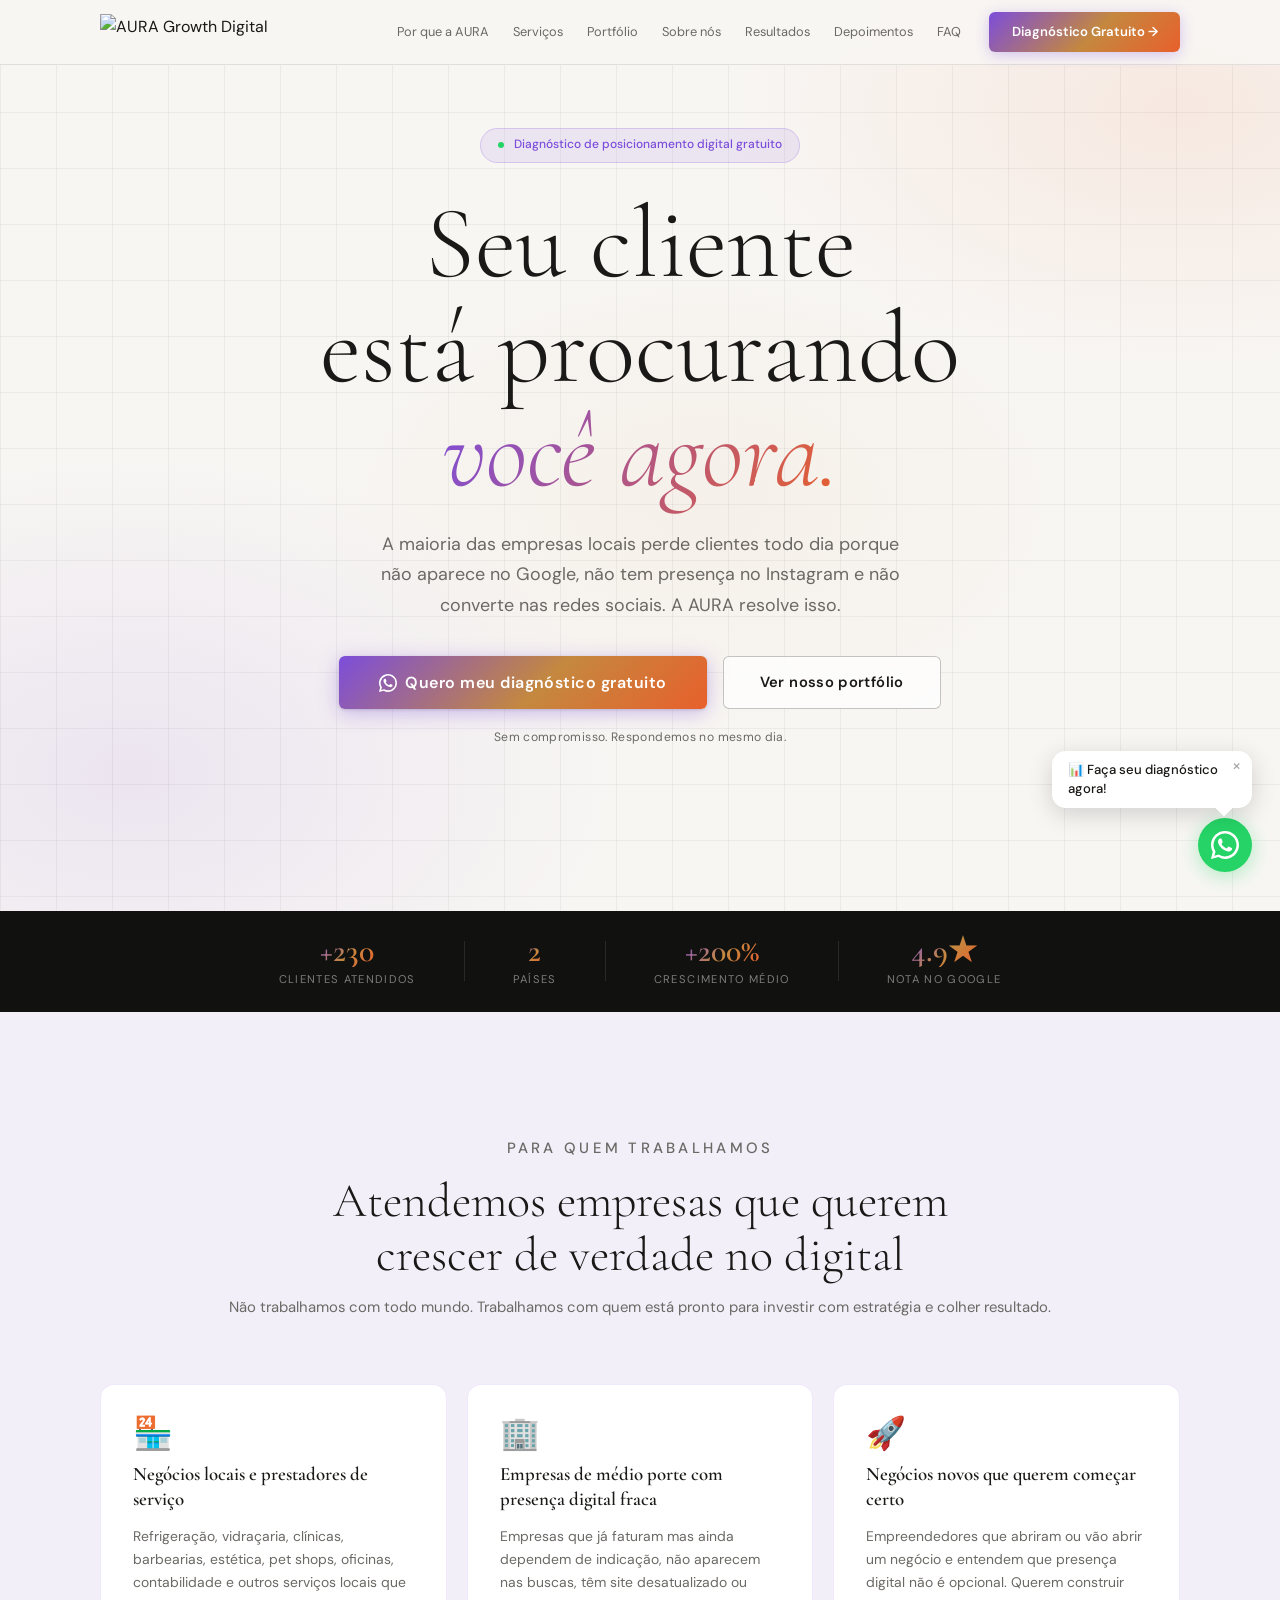
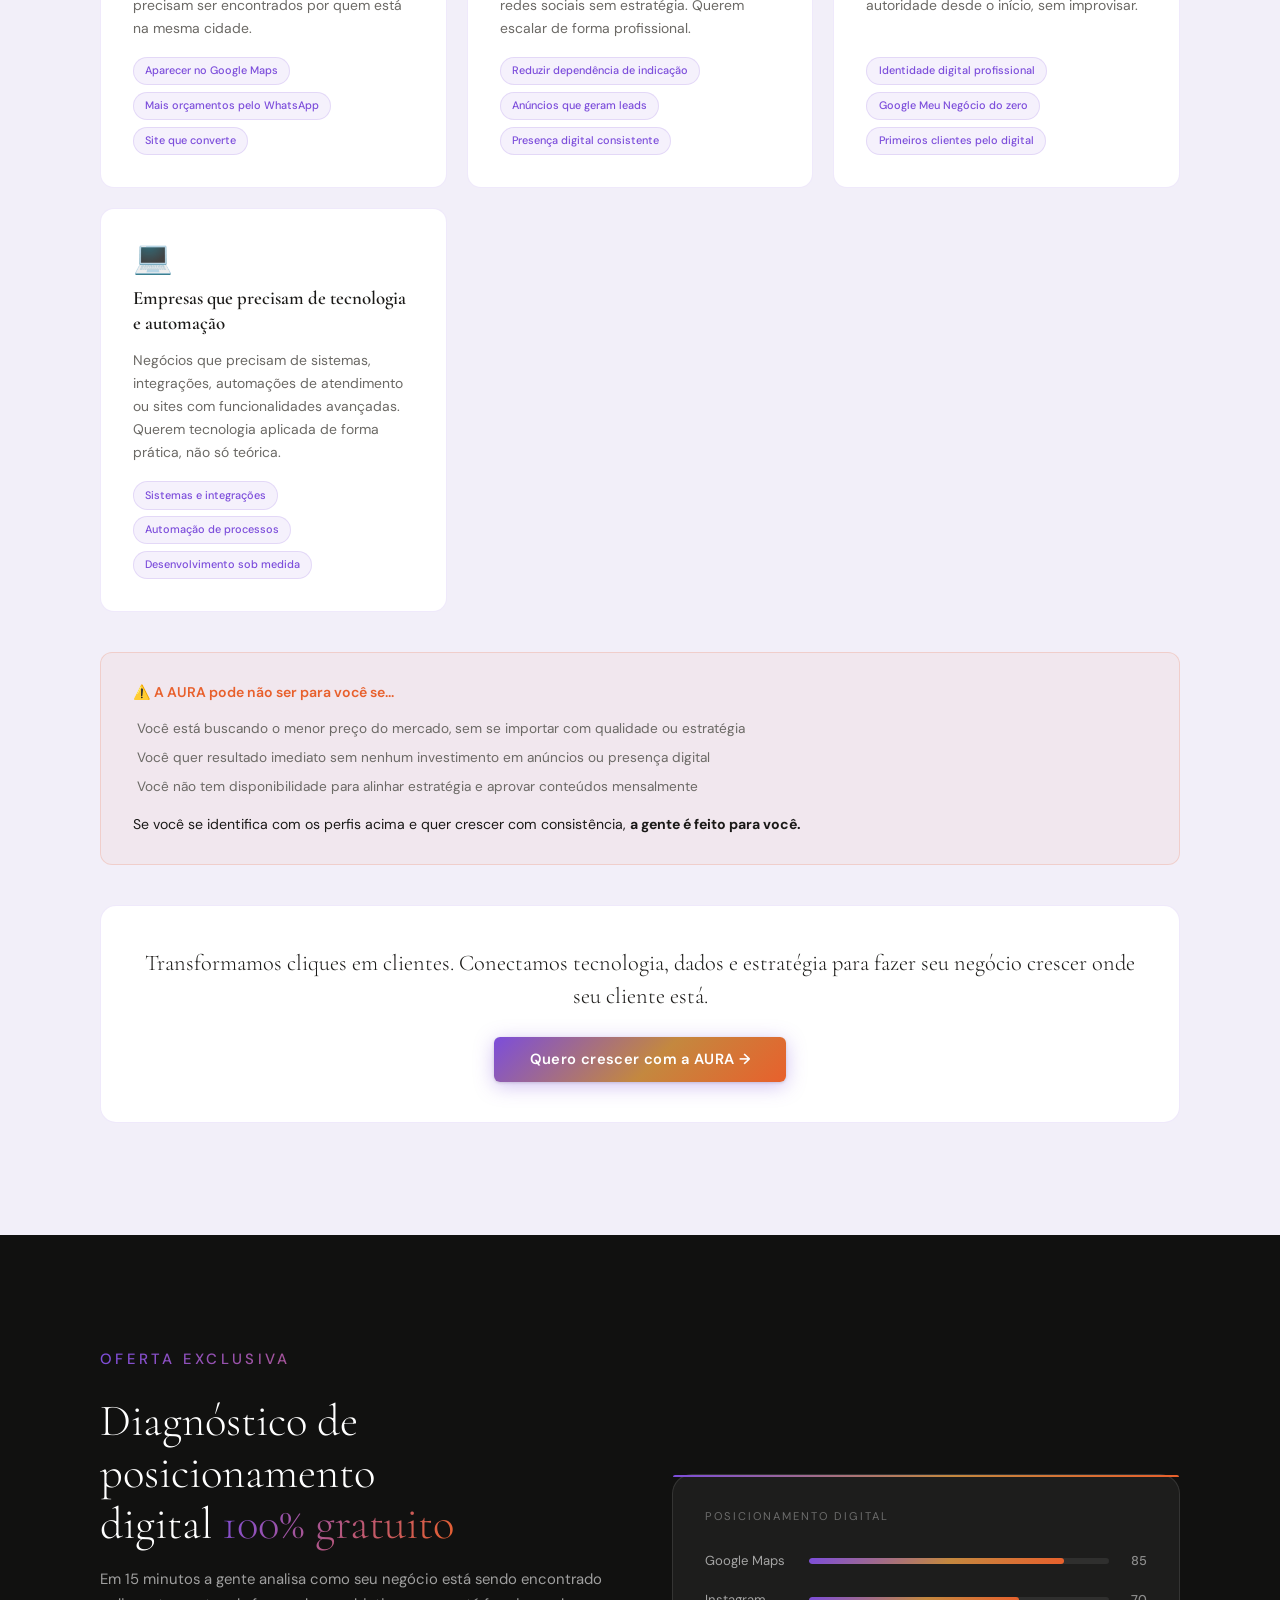
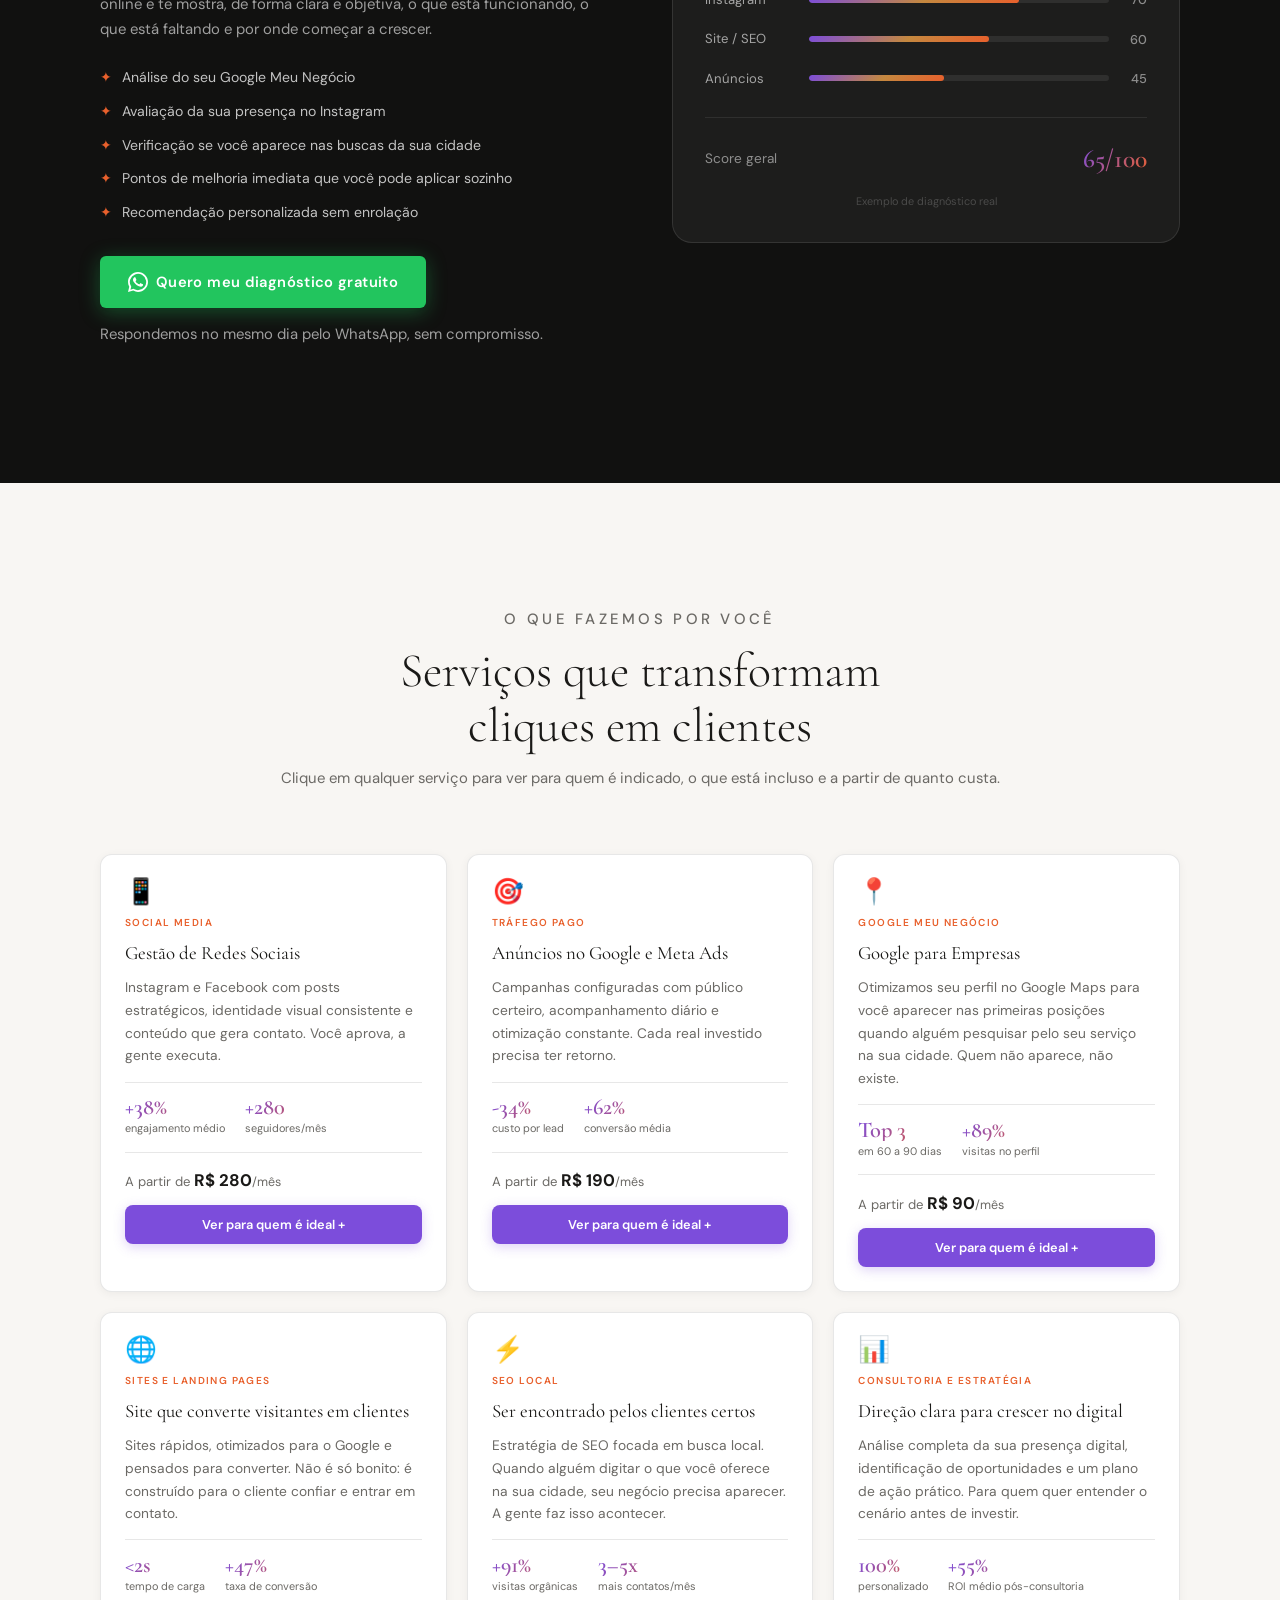
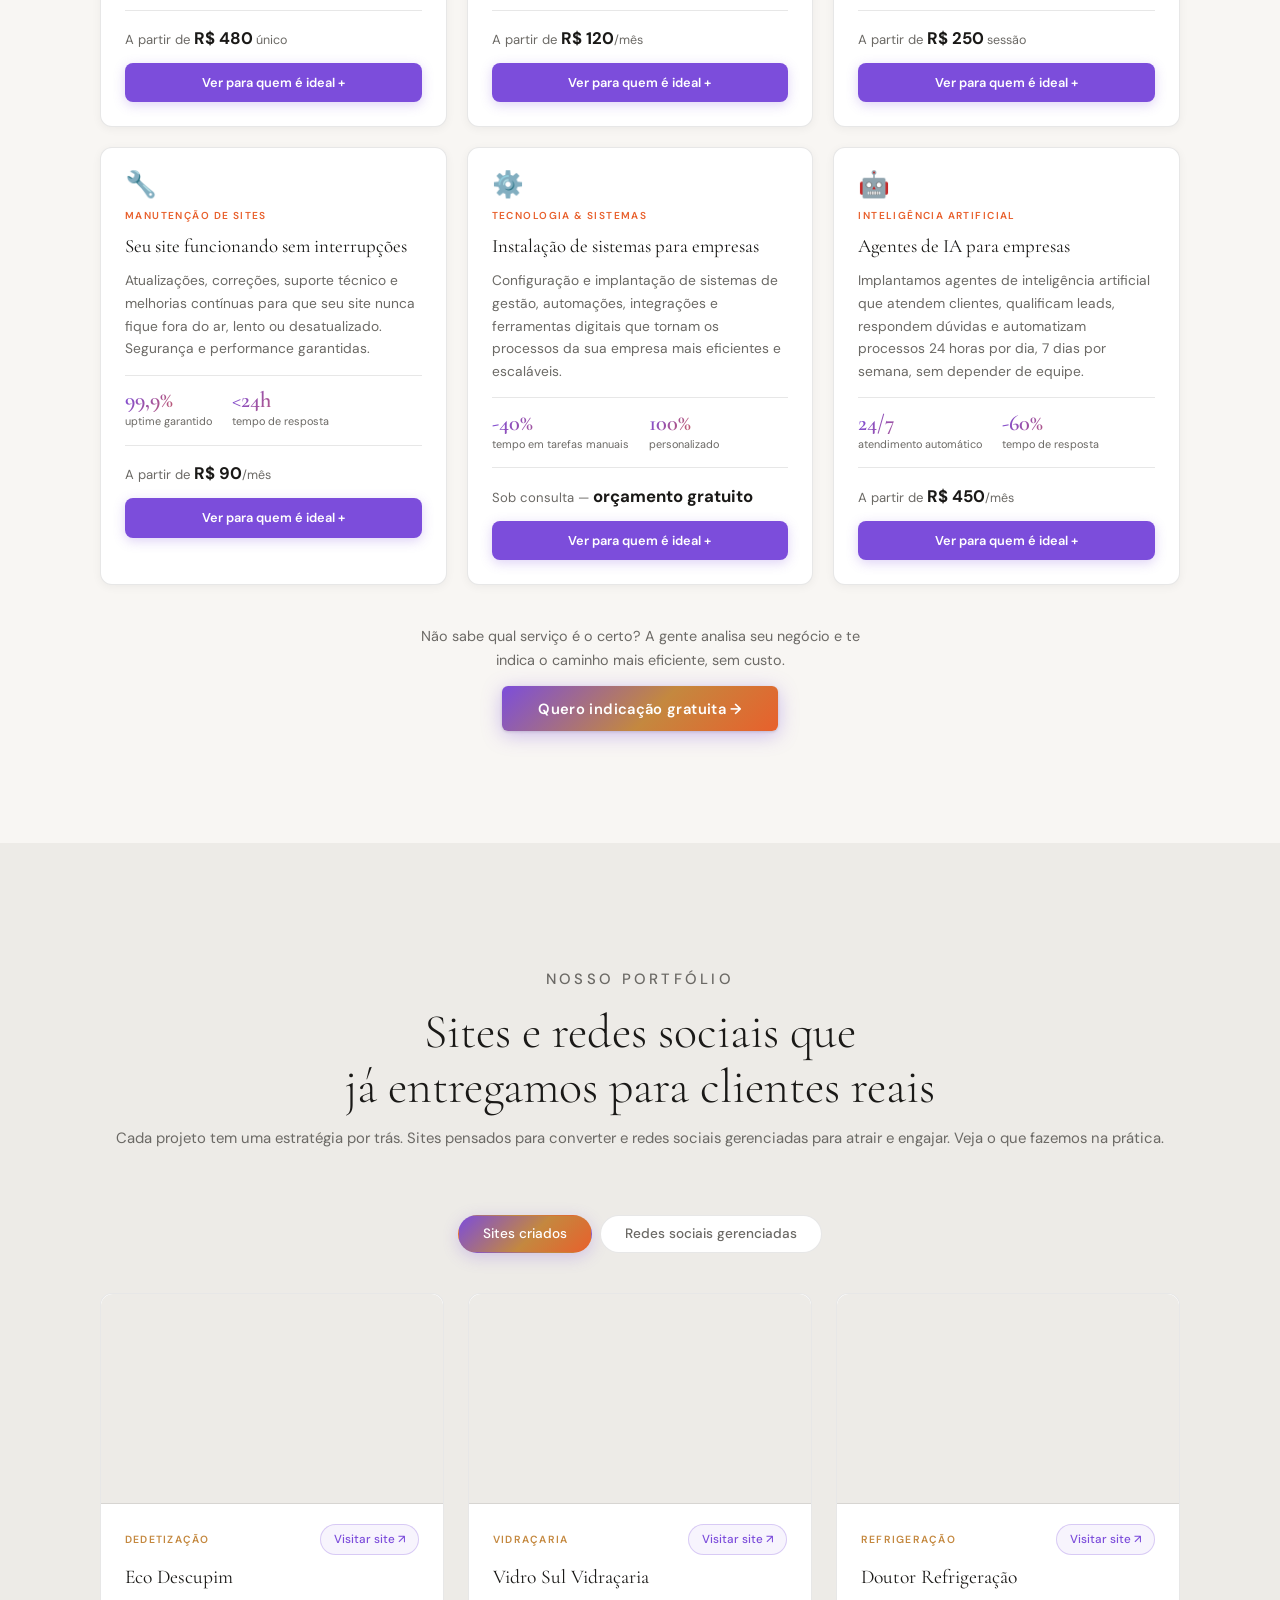
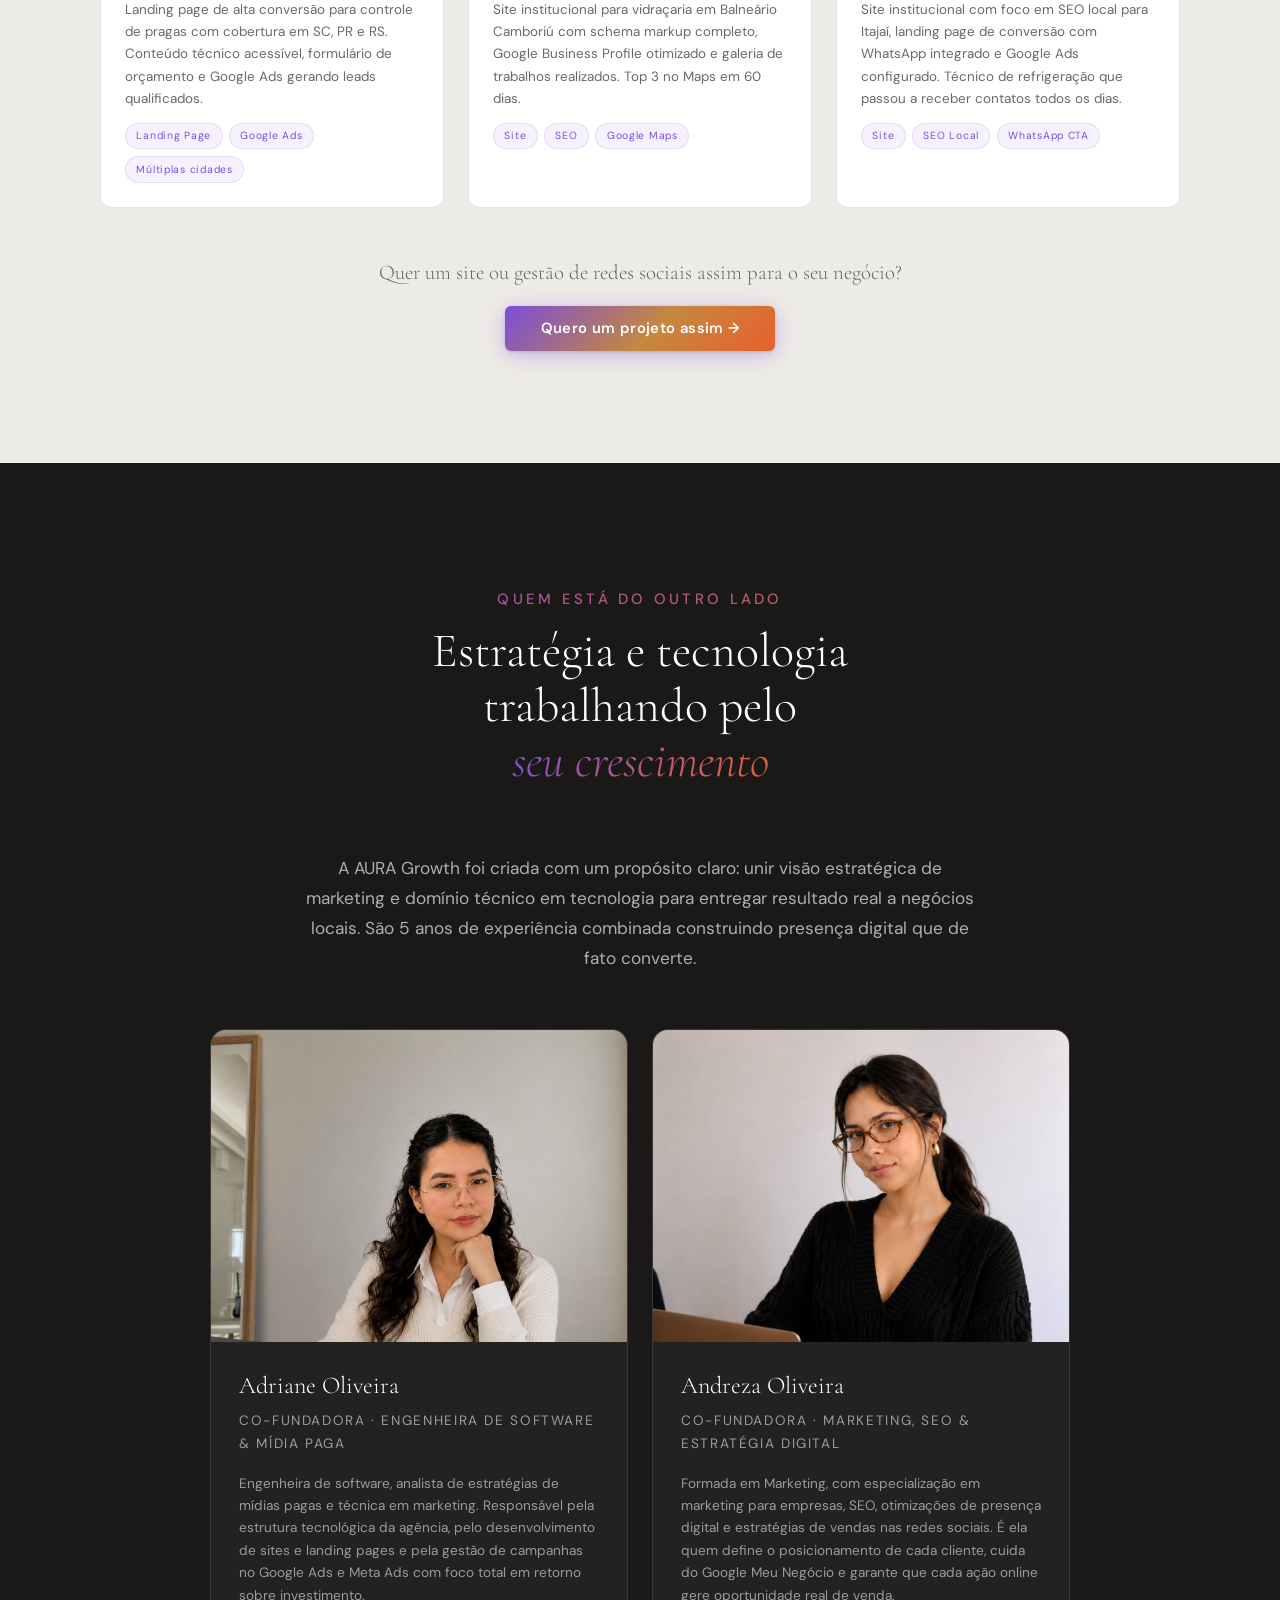
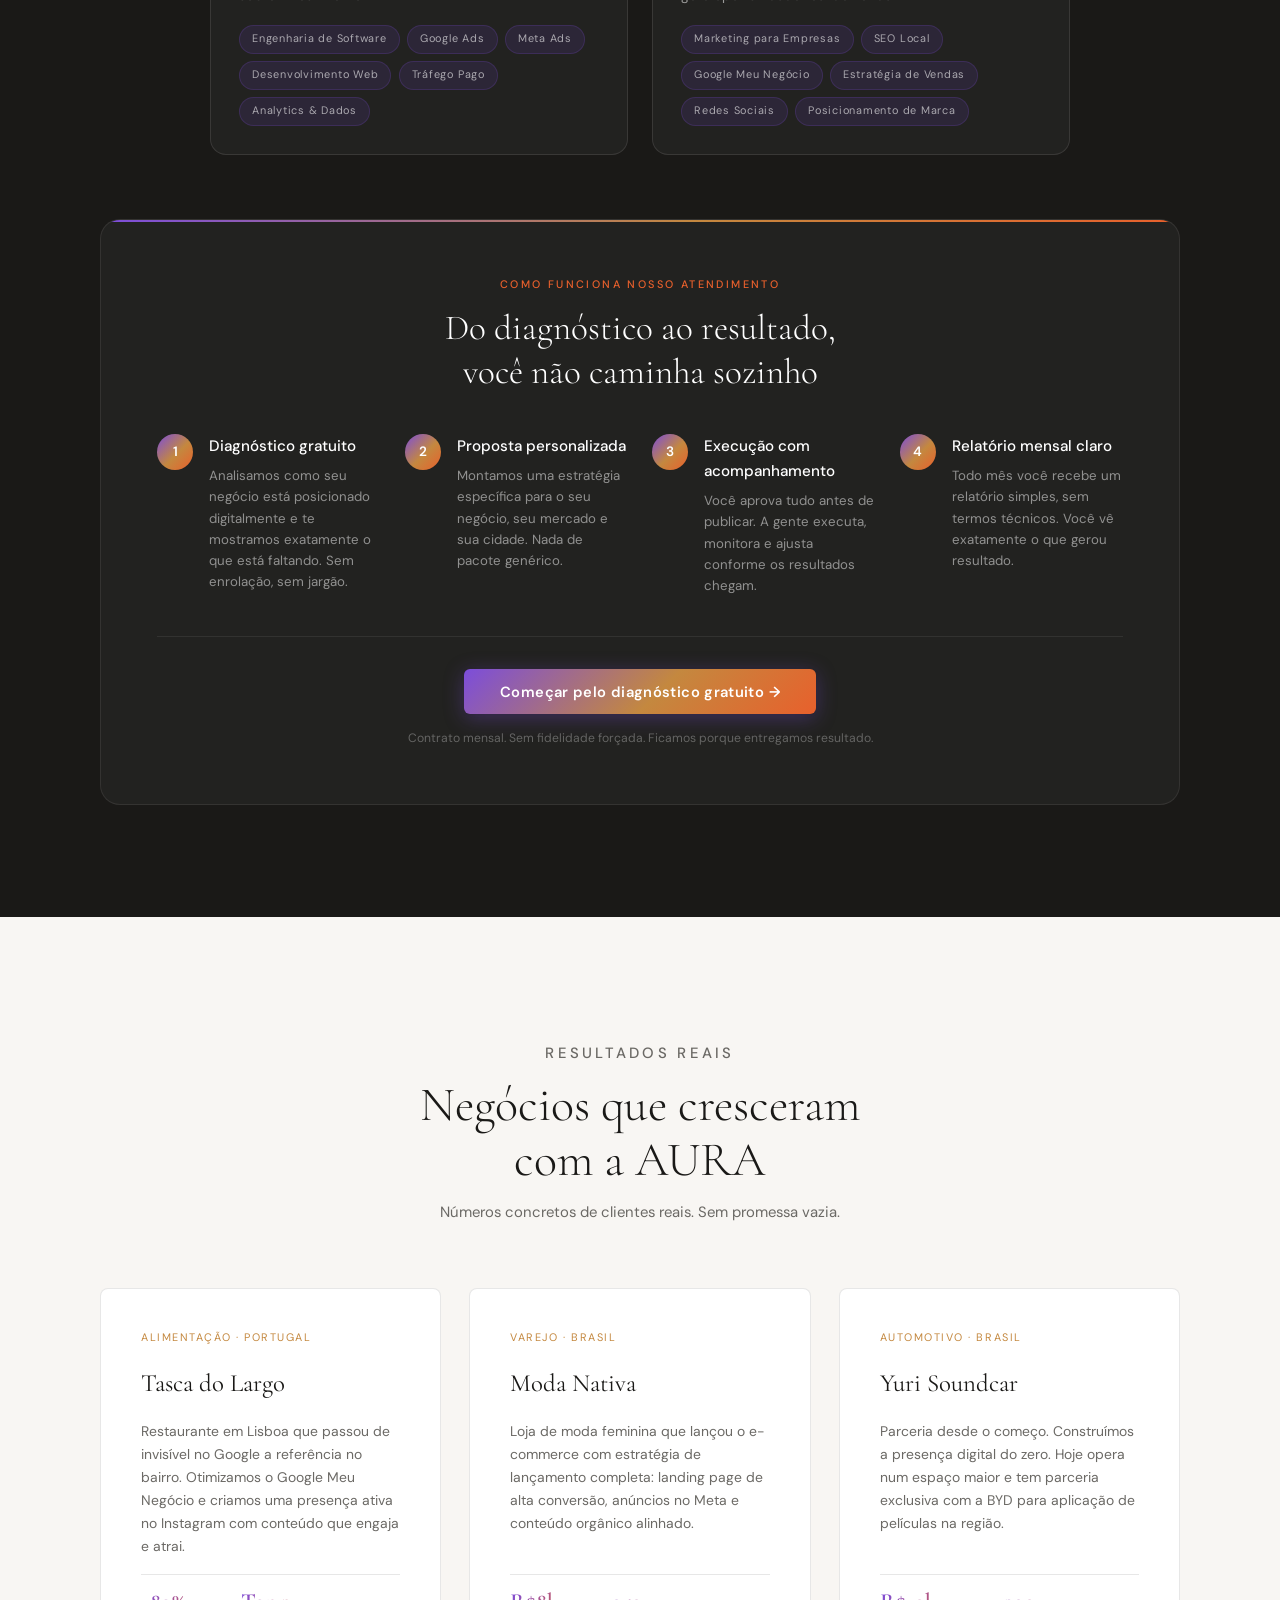
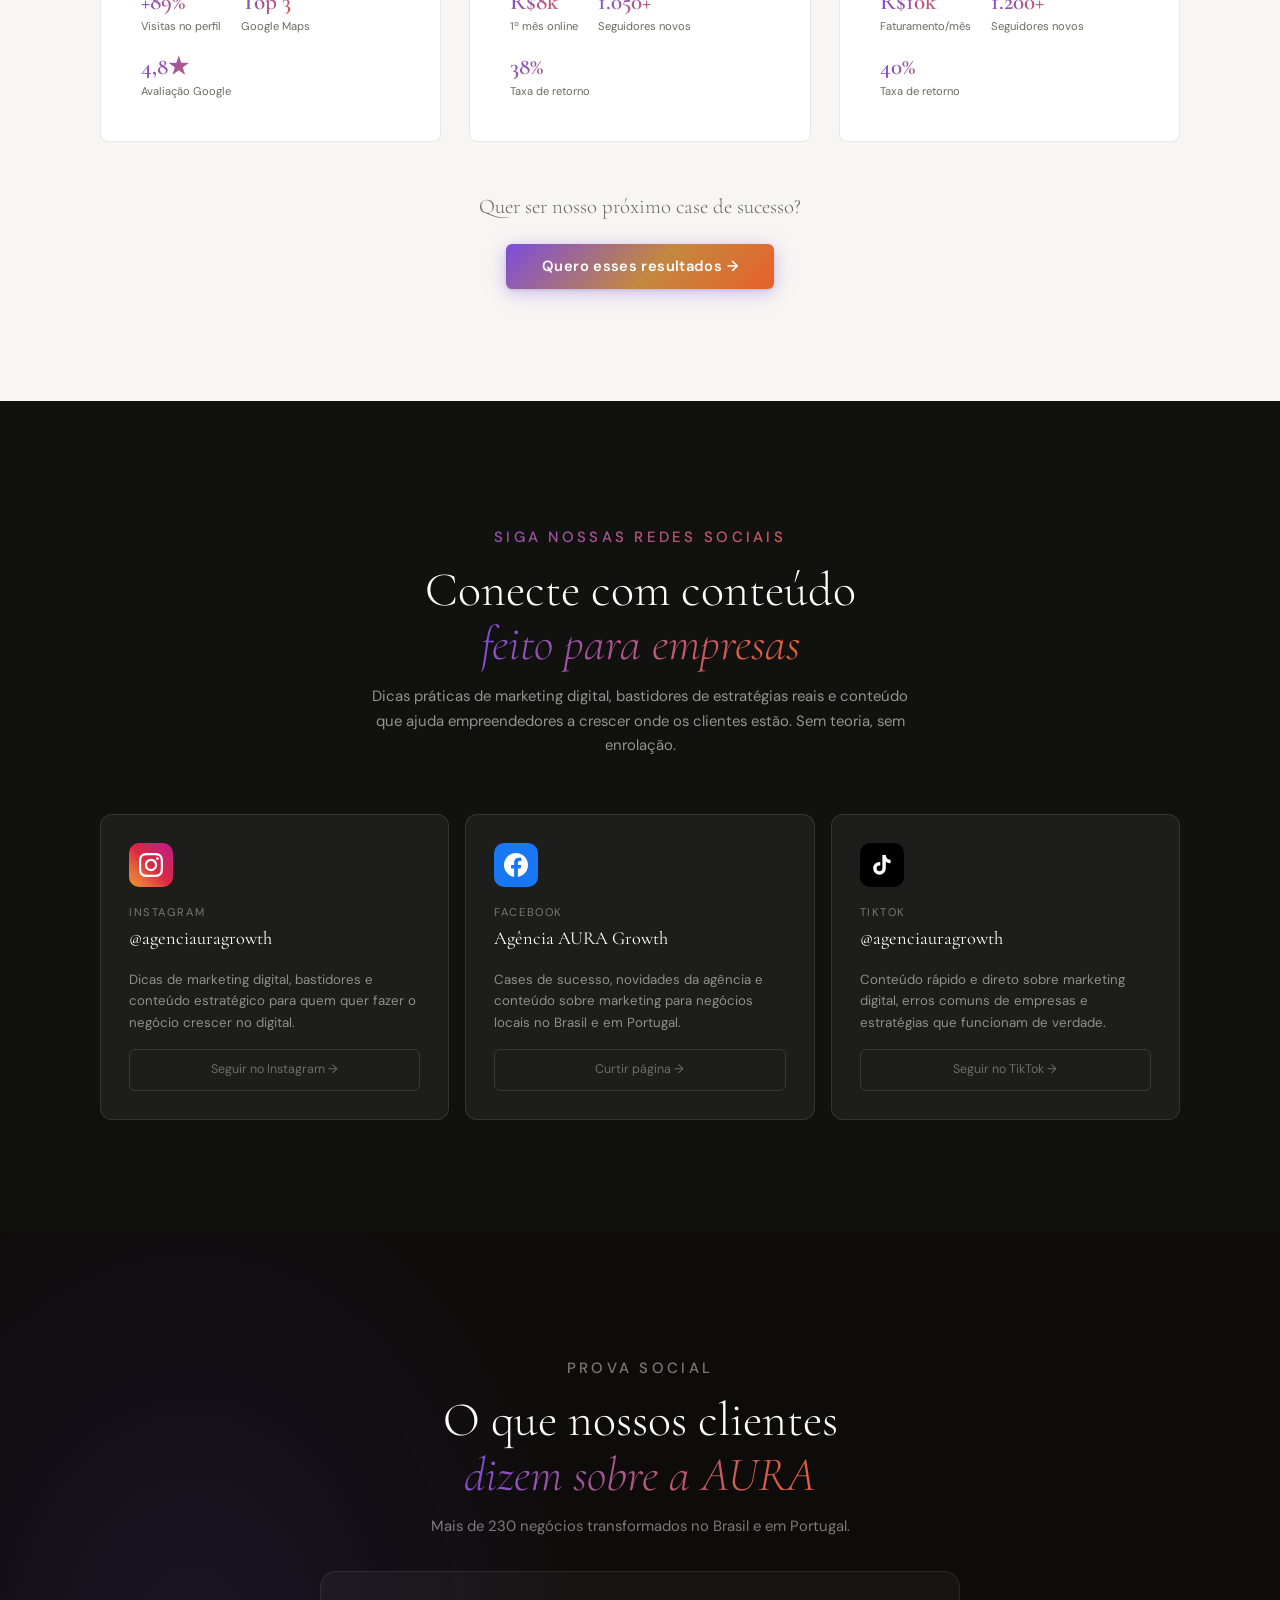
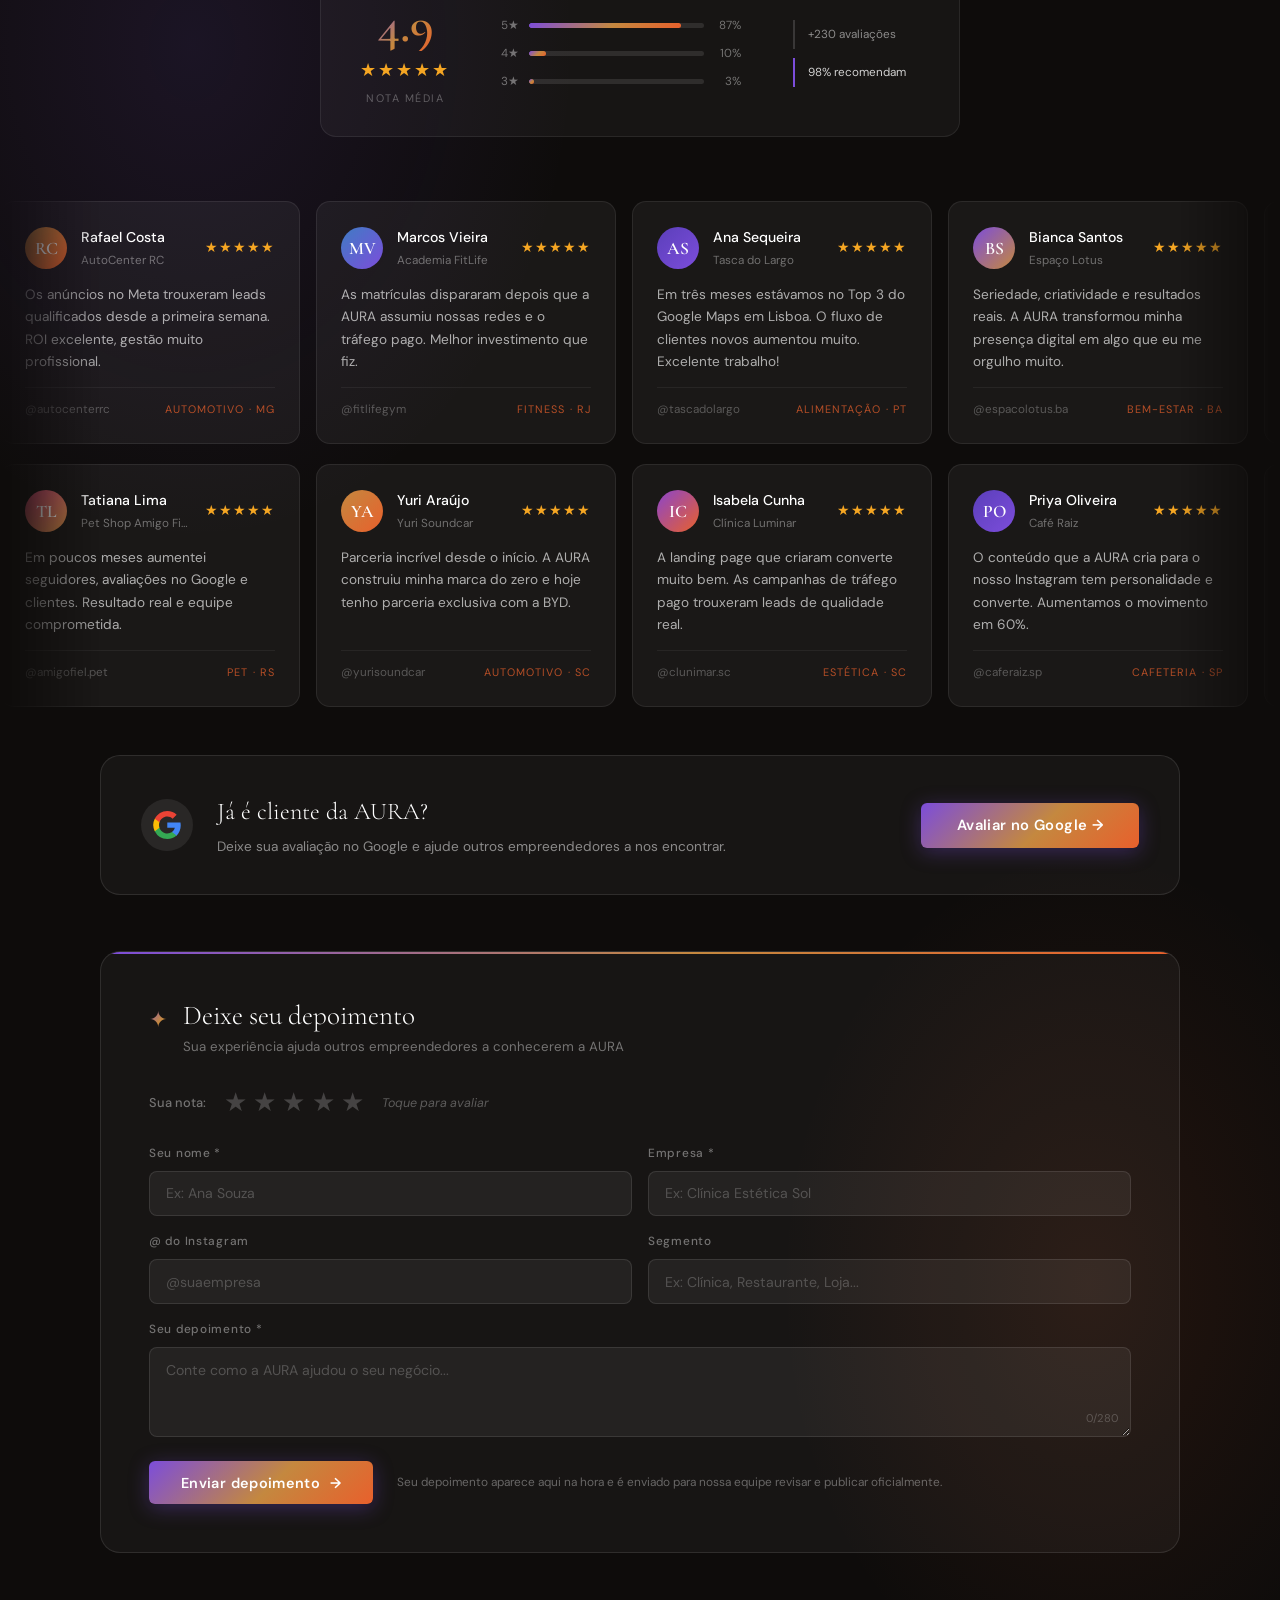
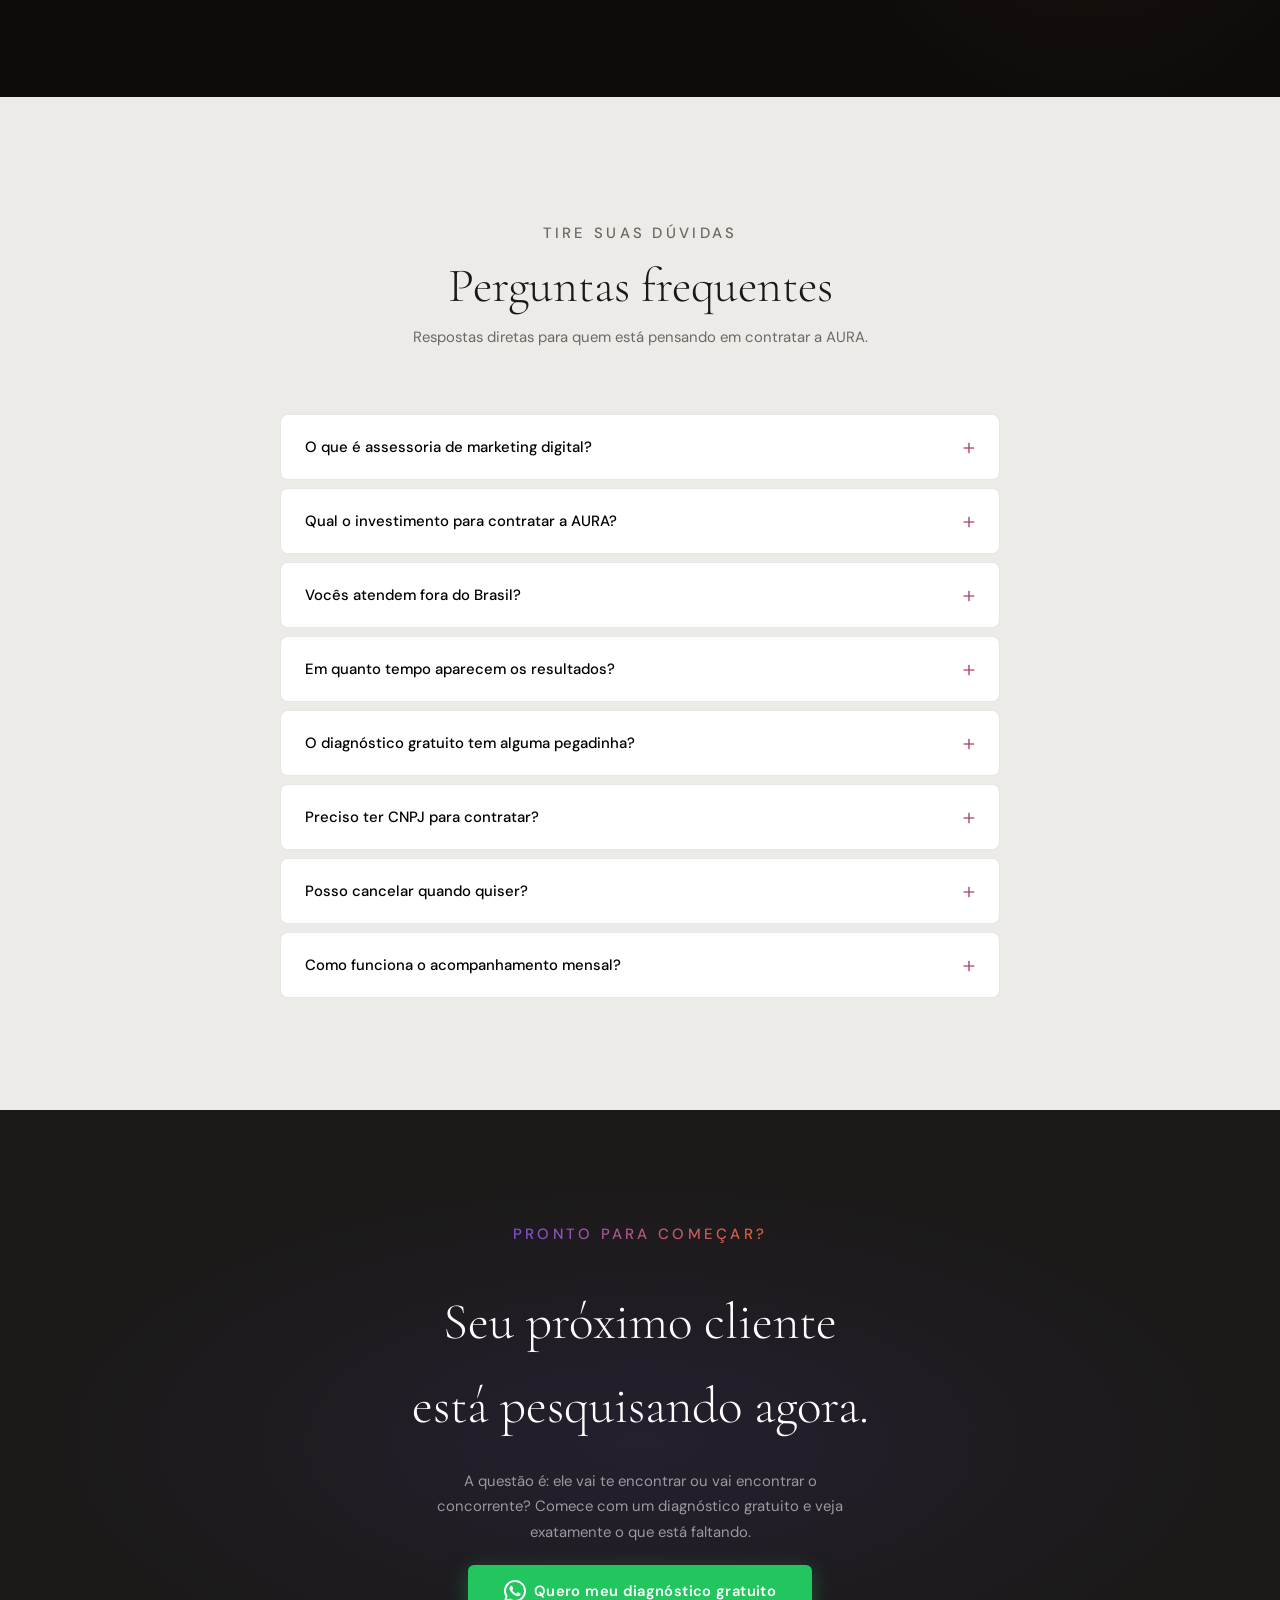
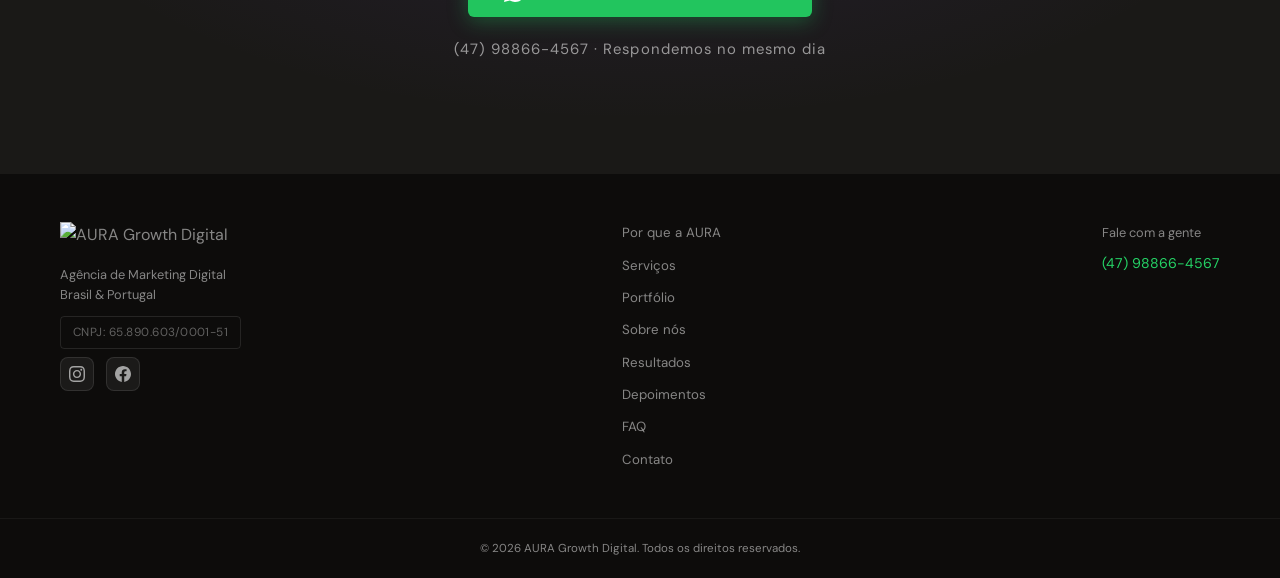
==== commit 0fbc3619: "updade V3" ====
--- a/index.html
+++ b/index.html
@@ -100,7 +100,7 @@
 <header id="hdr">
   <div class="nav-w">
     <a href="#inicio" class="logo-link">
-      <span class="logo-txt">AURA<em>Growth</em></span>
+      <img src="assets/logo-aura.png" alt="AURA Growth Digital" class="logo-img"/>
     </a>
     <nav>
       <a href="#problema">Por que a AURA</a>
@@ -551,6 +551,7 @@
       </div>
 
     </div>
+    <div class="srv-cta rv">
       <p class="srv-cta-txt">Não sabe qual serviço é o certo? A gente analisa seu negócio e te indica o caminho mais eficiente, sem custo.</p>
       <a href="https://wa.me/5547988664567?text=Ol%C3%A1%21%20Quero%20entender%20qual%20servi%C3%A7o%20%C3%A9%20certo%20para%20o%20meu%20neg%C3%B3cio." target="_blank" rel="noopener" class="btn btn-grad">Quero indicação gratuita →</a>
     </div>
@@ -1096,7 +1097,7 @@
 <footer>
   <div class="w foot-in">
     <div class="foot-brand">
-      <span class="logo-txt logo-txt-ft">AURA<em>Growth</em></span>
+      <img src="assets/logo-aura.png" alt="AURA Growth Digital" class="foot-logo"/>
       <p>Agência de Marketing Digital</p>
       <p>Brasil &amp; Portugal</p>
       <span class="foot-cnpj">CNPJ: 65.890.603/0001-51</span>
--- a/assets/style.css
+++ b/assets/style.css
@@ -112,34 +112,9 @@
   padding: 0 clamp(1rem, 5vw, 2.5rem);
   height: 64px; display: flex; align-items: center; gap: 1.75rem;
 }
-/* Logo tipográfico */
+/* Logo */
 .logo-link { text-decoration: none; flex-shrink: 0; }
-.logo-txt {
-  font-family: var(--font-d);
-  font-size: 1.35rem;
-  font-weight: 600;
-  letter-spacing: -.01em;
-  color: var(--ink);
-  line-height: 1;
-  display: flex;
-  align-items: baseline;
-  gap: .2em;
-}
-.logo-txt em {
-  font-style: italic;
-  font-weight: 300;
-  font-size: 1.1rem;
-  background: var(--grad-text);
-  -webkit-background-clip: text;
-  -webkit-text-fill-color: transparent;
-  background-clip: text;
-}
-.logo-txt-ft {
-  font-size: 1.2rem;
-  display: block;
-  margin-bottom: .65rem;
-}
-.logo-txt-ft em { font-size: 1rem; }
+.logo-img { height: 36px; width: auto; flex-shrink: 0; display: block; }
 
 nav { display: flex; gap: 1.5rem; margin-left: auto; }
 nav a { font-size: .8rem; color: var(--muted); transition: color .2s; white-space: nowrap; }
@@ -294,12 +269,25 @@
 }
 
 /* === SERVIÇOS — CARDS SEPARADOS === */
+.srv { background: var(--bg); }
 .srv-g {
   display: grid;
   grid-template-columns: repeat(3, 1fr);
   gap: 1.25rem;
-  /* sem background nem border no container — cada card tem os seus */
-}
+  justify-items: stretch;
+}
+/* Último card sozinho na linha não estica — máximo 1/3 da largura */
+.srv-c:last-child:nth-child(3n + 1) { grid-column: span 1; }
+.srv-cta {
+  text-align: center;
+  margin-top: 2.5rem;
+  display: flex;
+  flex-direction: column;
+  align-items: center;
+  gap: .85rem;
+  width: 100%;
+}
+.srv-cta-txt { font-size: .9rem; color: var(--muted); max-width: 480px; line-height: 1.65; text-align: center; }
 .srv-c {
   background: var(--white);
   border: 1px solid var(--border);
@@ -359,18 +347,22 @@
 .srv-back ul { display: flex; flex-direction: column; gap: .5rem; flex: 1; }
 .srv-back li { font-size: .83rem; color: var(--ink); line-height: 1.5; list-style: none; }
 .srv-back-inc { font-size: .78rem; color: var(--muted); line-height: 1.55; padding: .75rem; background: rgba(124,77,219,.06); border-radius: 6px; border-left: 3px solid var(--purple); }
-.srv-cta { text-align: center; margin-top: 2.5rem; display: flex; flex-direction: column; align-items: center; gap: .85rem; }
-.srv-cta-txt { font-size: .9rem; color: var(--muted); max-width: 480px; line-height: 1.65; }
-
-/* Animação de virar o card */
-@keyframes flipIn {
-  0%   { opacity: 1; transform: rotateY(0deg); }
-  50%  { opacity: 0; transform: rotateY(90deg); }
-  100% { opacity: 1; transform: rotateY(0deg); }
-}
-.srv-c { perspective: 800px; }
-.srv-c.flipping-in,
-.srv-c.flipping-out { animation: flipIn .36s cubic-bezier(.4,0,.2,1); }
+
+/* Animação de virar — aplicada apenas no card clicado */
+@keyframes flipCardIn {
+  0%   { opacity: 1; transform: scaleX(1); }
+  40%  { opacity: 0; transform: scaleX(0); }
+  60%  { opacity: 0; transform: scaleX(0); }
+  100% { opacity: 1; transform: scaleX(1); }
+}
+@keyframes flipCardOut {
+  0%   { opacity: 1; transform: scaleX(1); }
+  40%  { opacity: 0; transform: scaleX(0); }
+  60%  { opacity: 0; transform: scaleX(0); }
+  100% { opacity: 1; transform: scaleX(1); }
+}
+.srv-c.flipping-in  { animation: flipCardIn  .4s cubic-bezier(.4,0,.2,1); }
+.srv-c.flipping-out { animation: flipCardOut .4s cubic-bezier(.4,0,.2,1); }
 
 /* Mobile: 1 coluna, card com borda roxa destacada */
 @media (max-width: 768px) {
@@ -467,7 +459,7 @@
 /* Área da foto: proporção fixa em ambos os cards, sem depender do tamanho do arquivo */
 .team-photo {
   width: 100%;
-  aspect-ratio: 3 / 4;
+  aspect-ratio: 4 / 3;
   position: relative; overflow: hidden;
   flex-shrink: 0;
   background: rgba(255,255,255,.04);
@@ -488,12 +480,12 @@
 .team-photo-img {
   position: absolute; inset: 0;
   width: 100%; height: 100%;
-  object-fit: contain;
-  object-position: center bottom;
+  object-fit: cover;
+  object-position: center center;
   display: block;
 }
-.team-photo-adriane .team-photo-img { object-position: center bottom; }
-.team-photo-andreza .team-photo-img { object-position: center bottom; }
+.team-photo-adriane .team-photo-img { object-position: center 30%; }
+.team-photo-andreza .team-photo-img { object-position: center 30%; }
 .team-info { padding: 1.5rem 1.75rem 1.75rem; flex: 1; } /* flex:1 empurra info para preencher altura igual */
 .team-info h3 { font-family: var(--font-d); font-size: 1.5rem; font-weight: 300; color: #fff; margin-bottom: .25rem; }
 .team-role { font-size: .72rem; letter-spacing: .12em; text-transform: uppercase; color: var(--orange); margin-bottom: .85rem; display: block; }
@@ -675,6 +667,7 @@
 /* === FOOTER === */
 footer { background: #0D0C0B; color: rgba(255,255,255,.5); }
 .foot-in { display: flex; flex-wrap: wrap; gap: 2.5rem; padding: 3rem 0; justify-content: space-between; align-items: flex-start; }
+.foot-logo { height: 32px; width: auto; margin-bottom: .65rem; display: block; }
 .foot-brand p { font-size: .8rem; line-height: 1.6; }
 .foot-cnpj { margin-top: .65rem; font-size: .74rem; color: rgba(255,255,255,.35); padding: .35rem .75rem; border: 1px solid rgba(255,255,255,.1); border-radius: var(--r); display: inline-block; letter-spacing: .04em; }
 .foot-links { display: flex; flex-direction: column; gap: .65rem; }
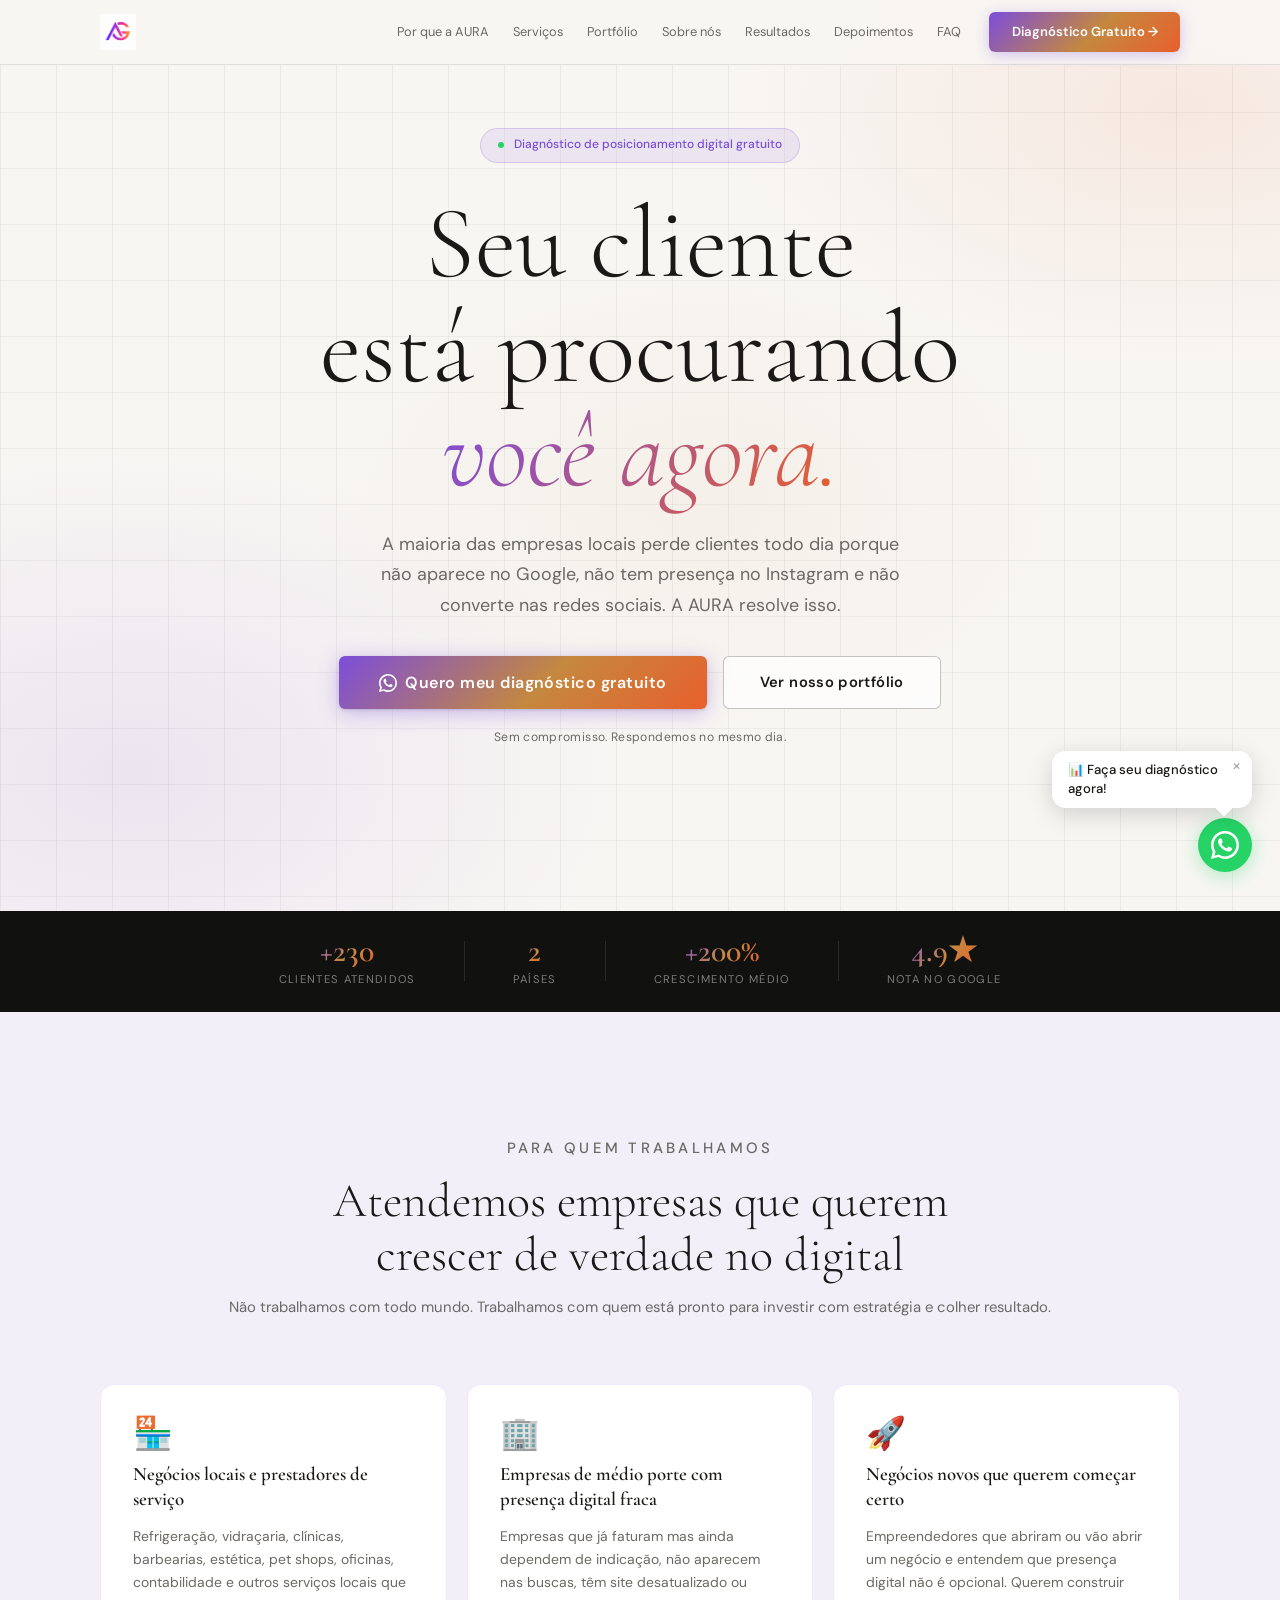
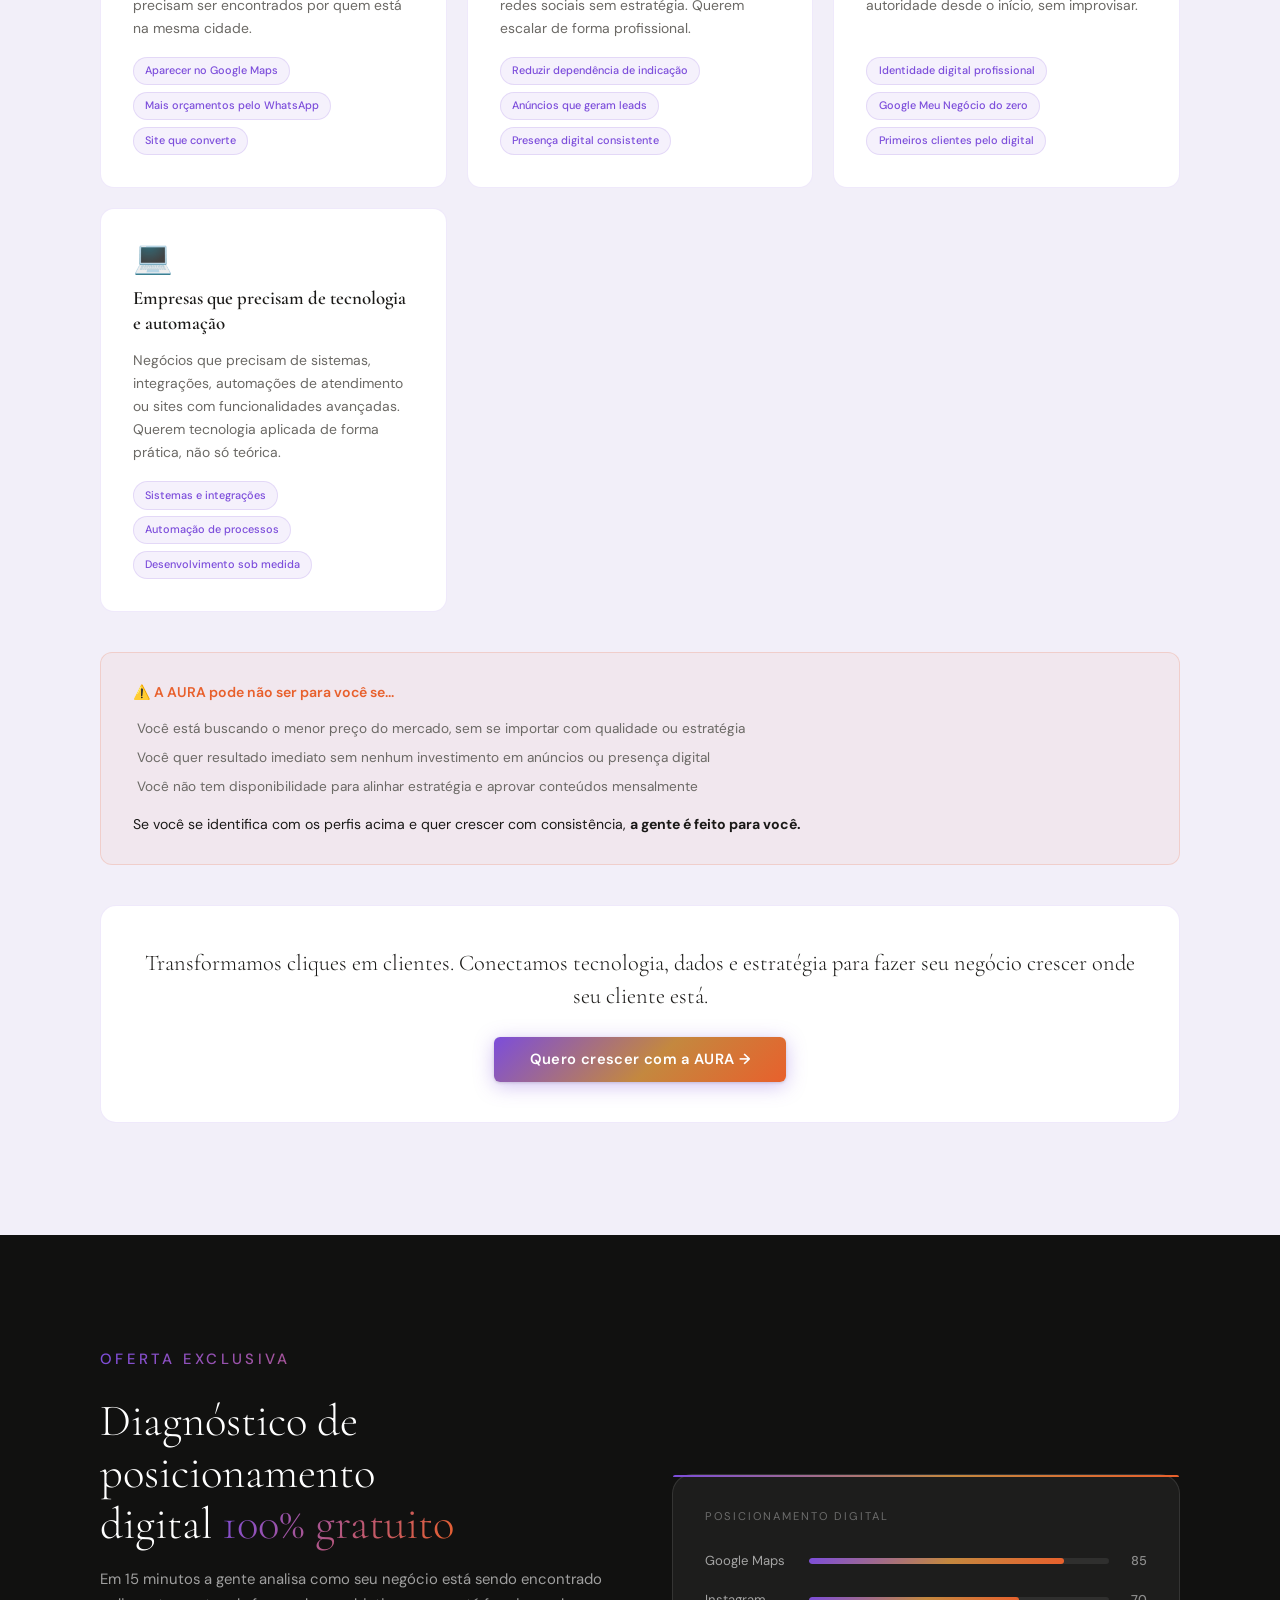
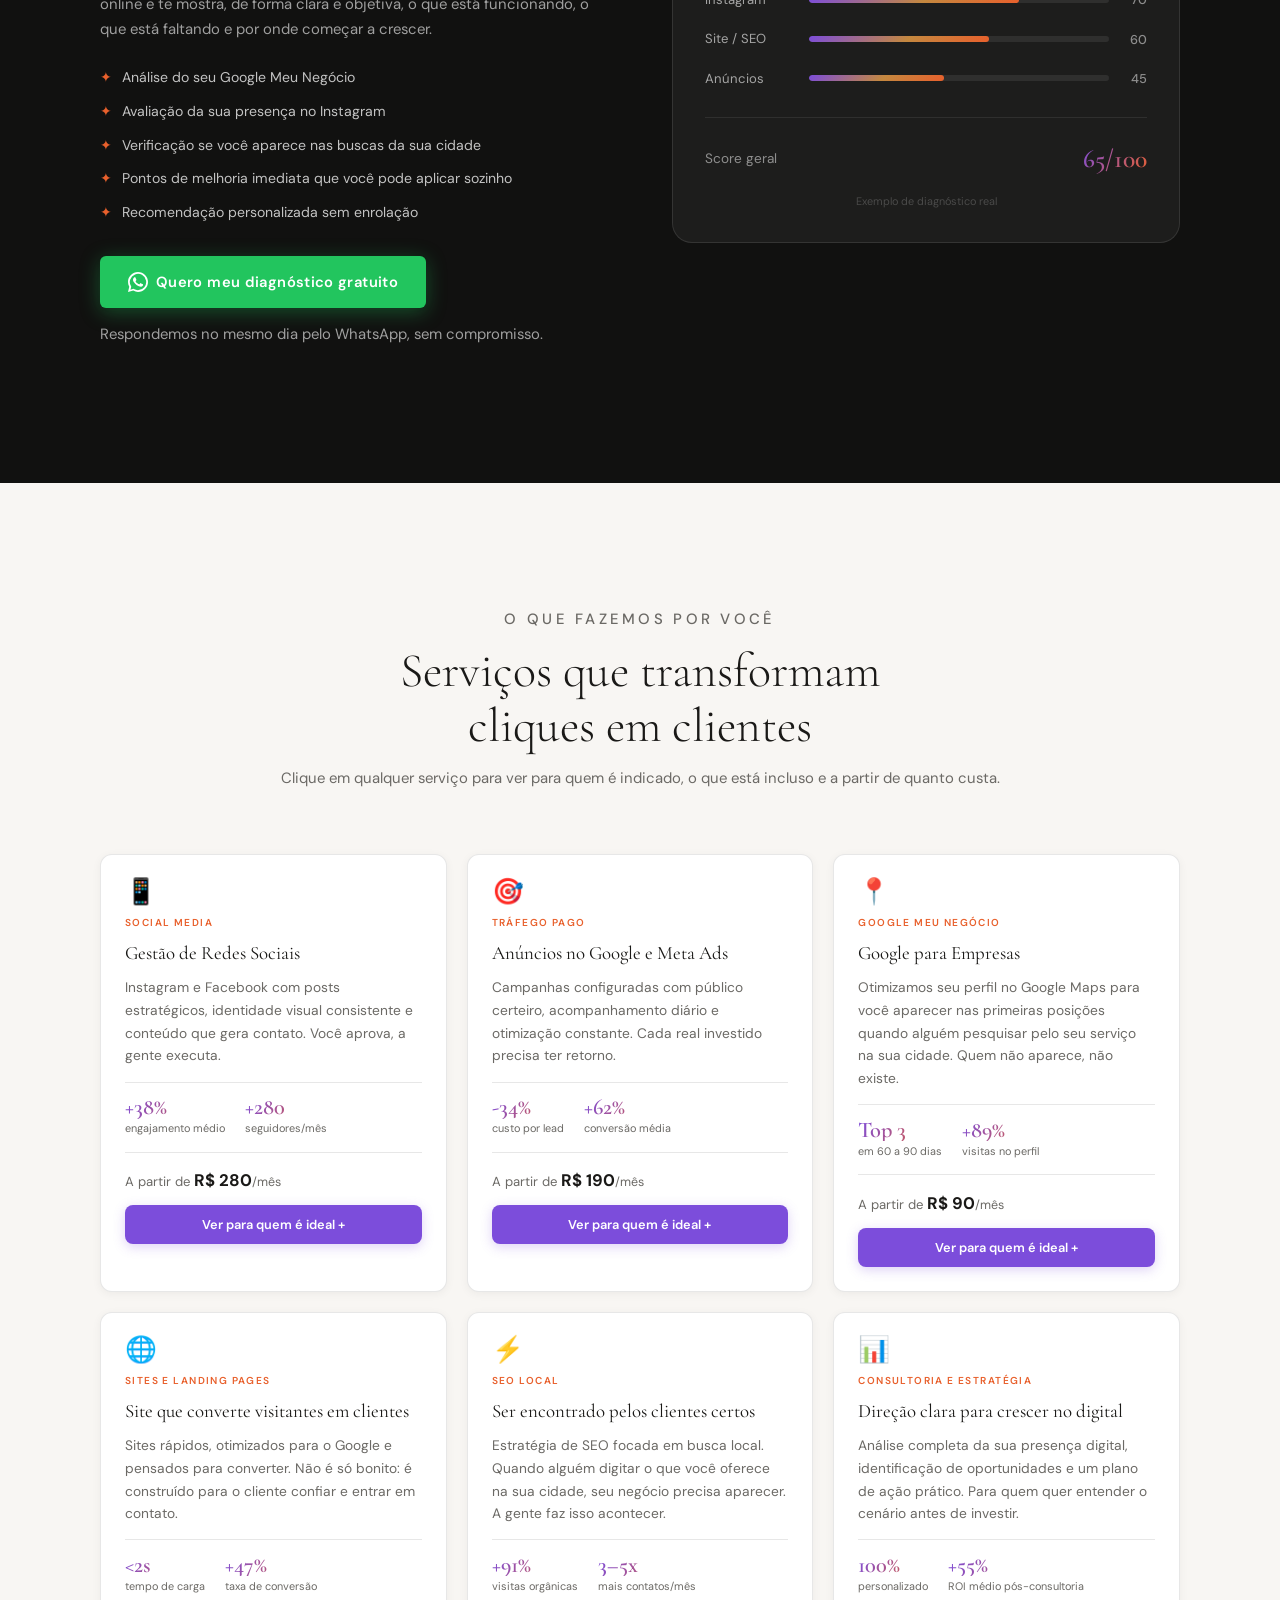
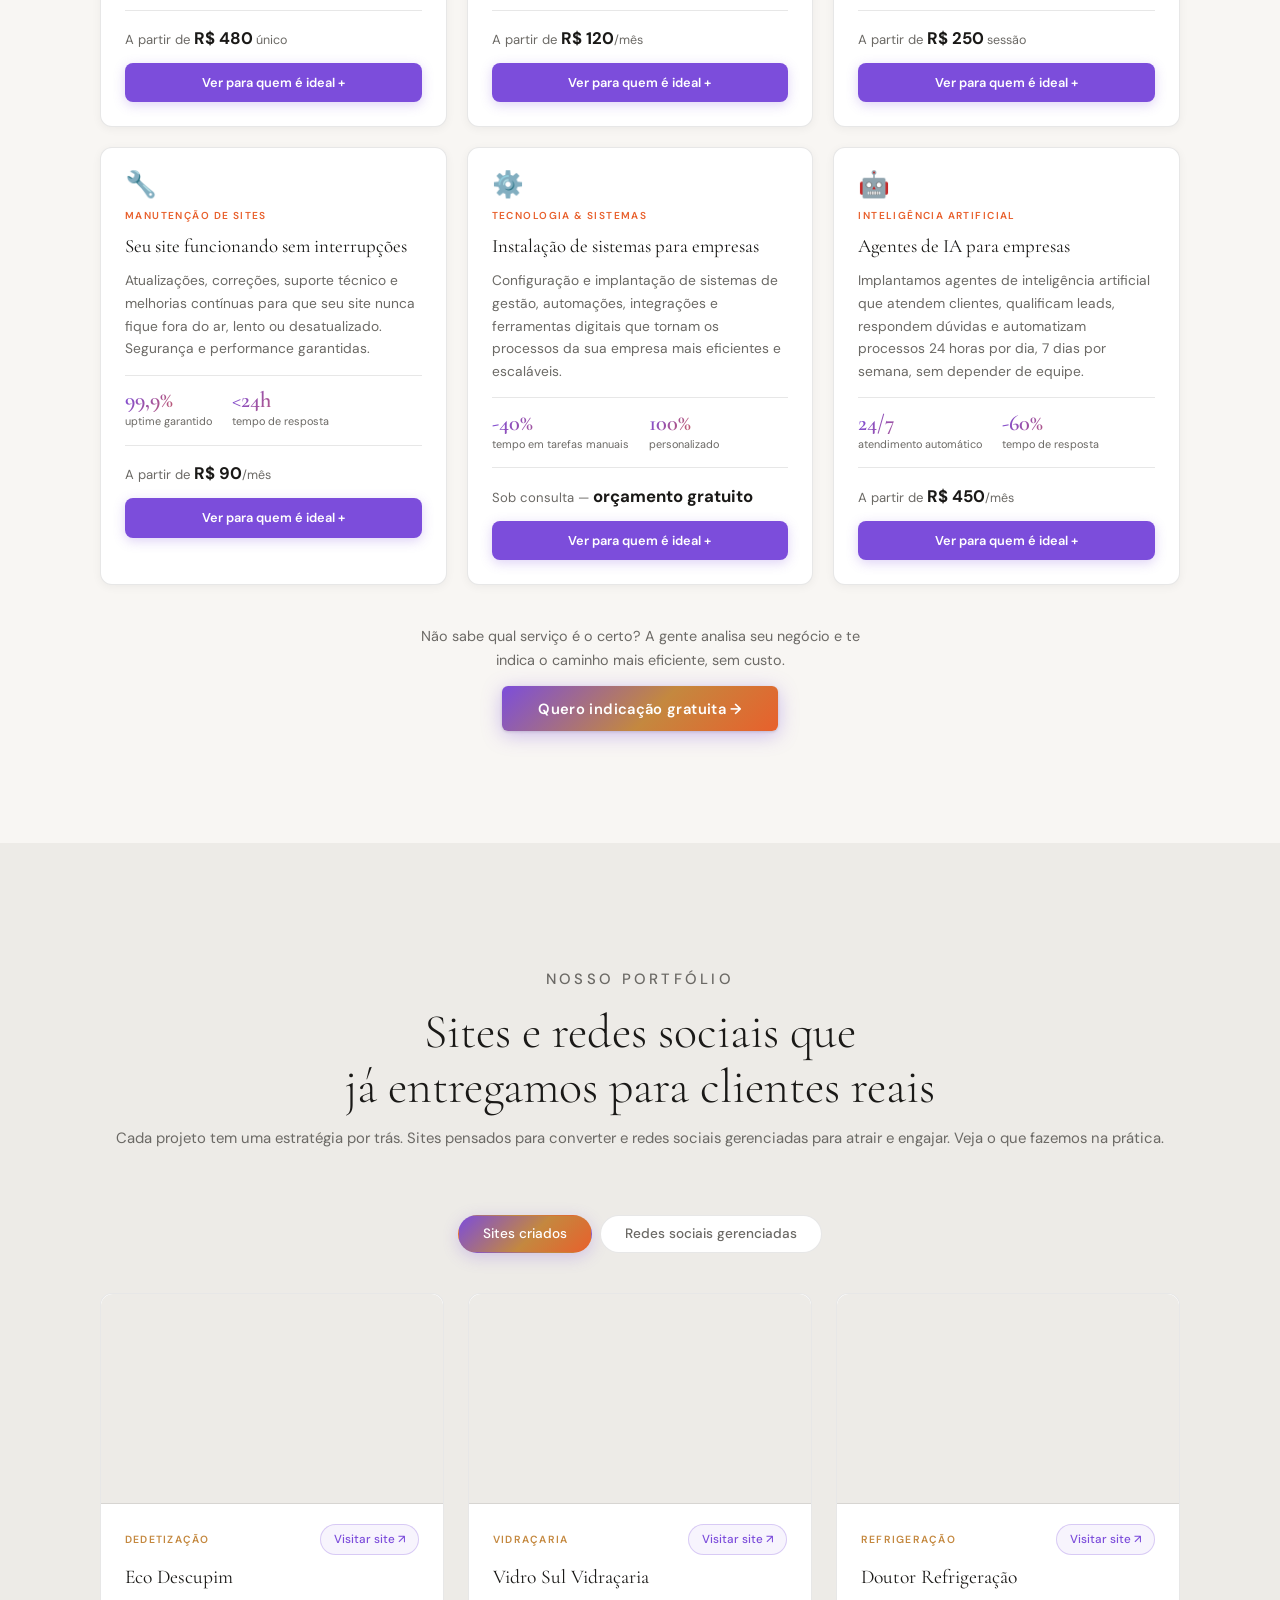
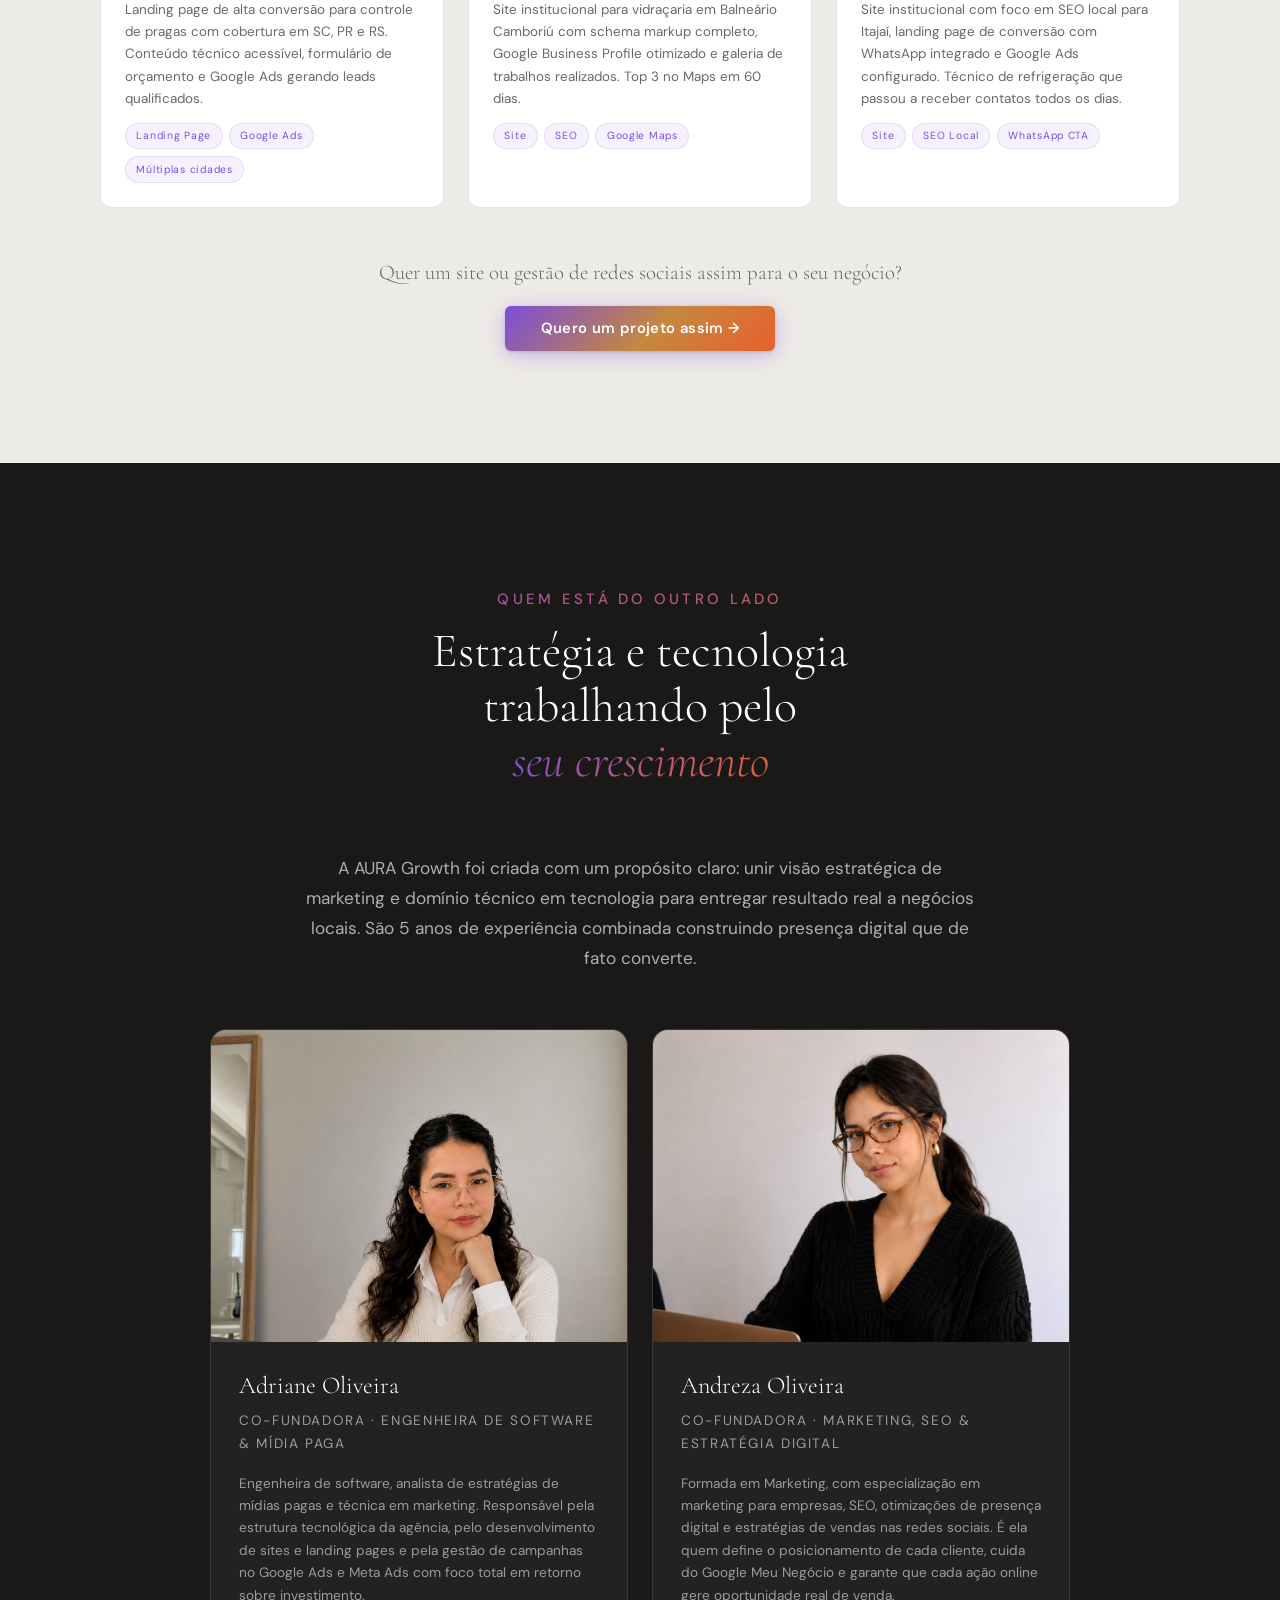
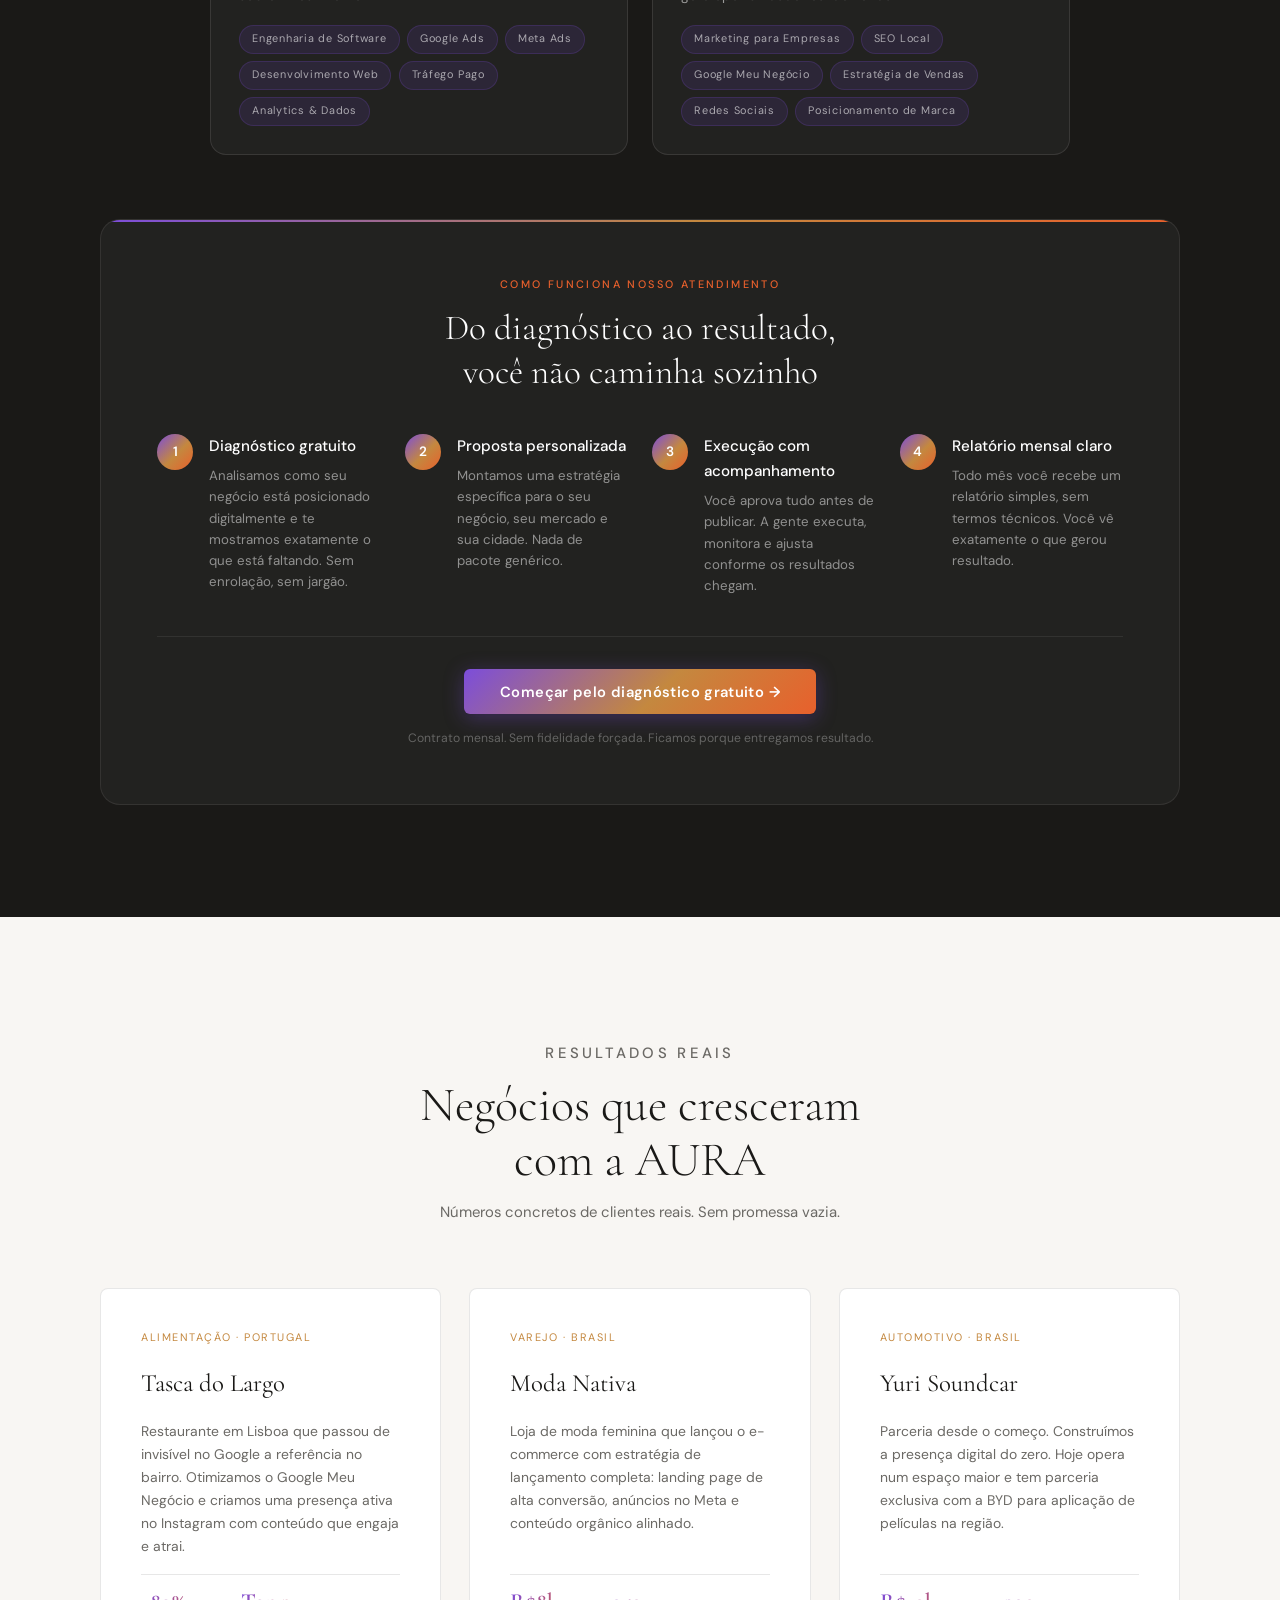
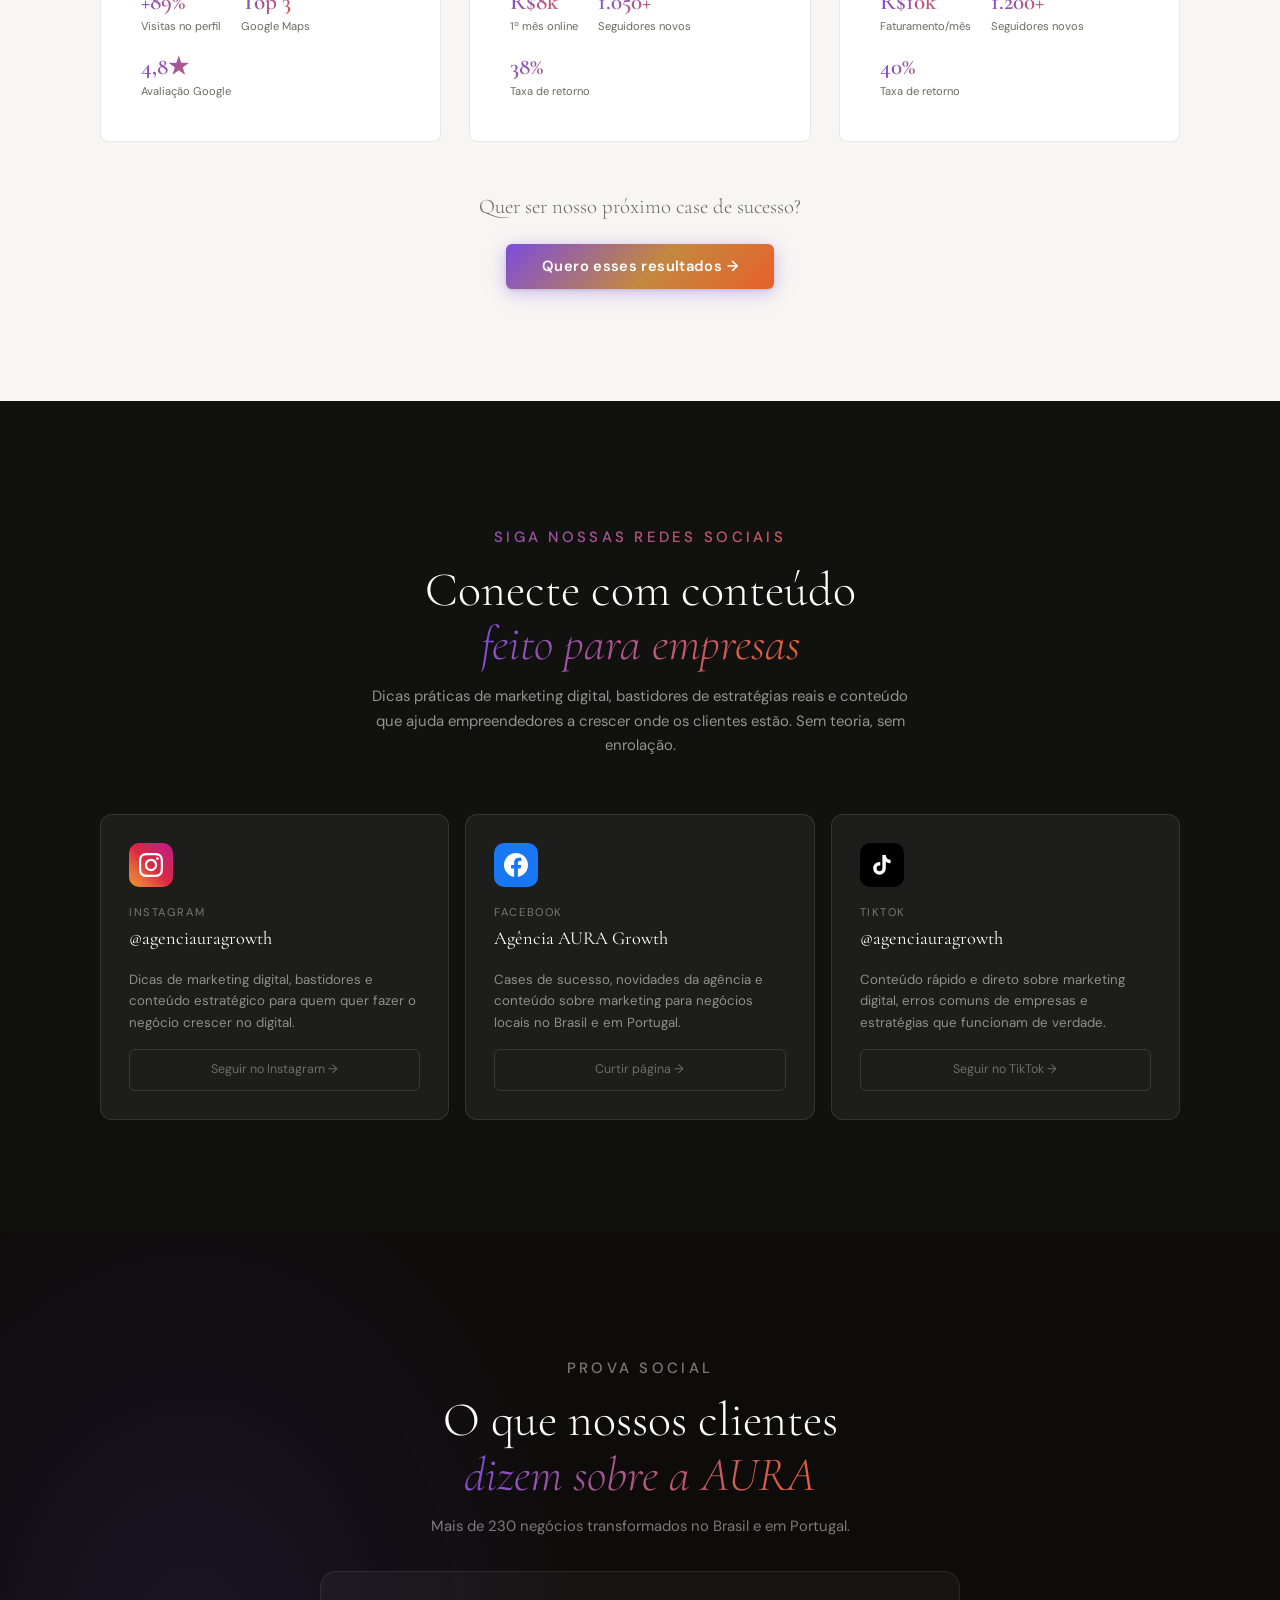
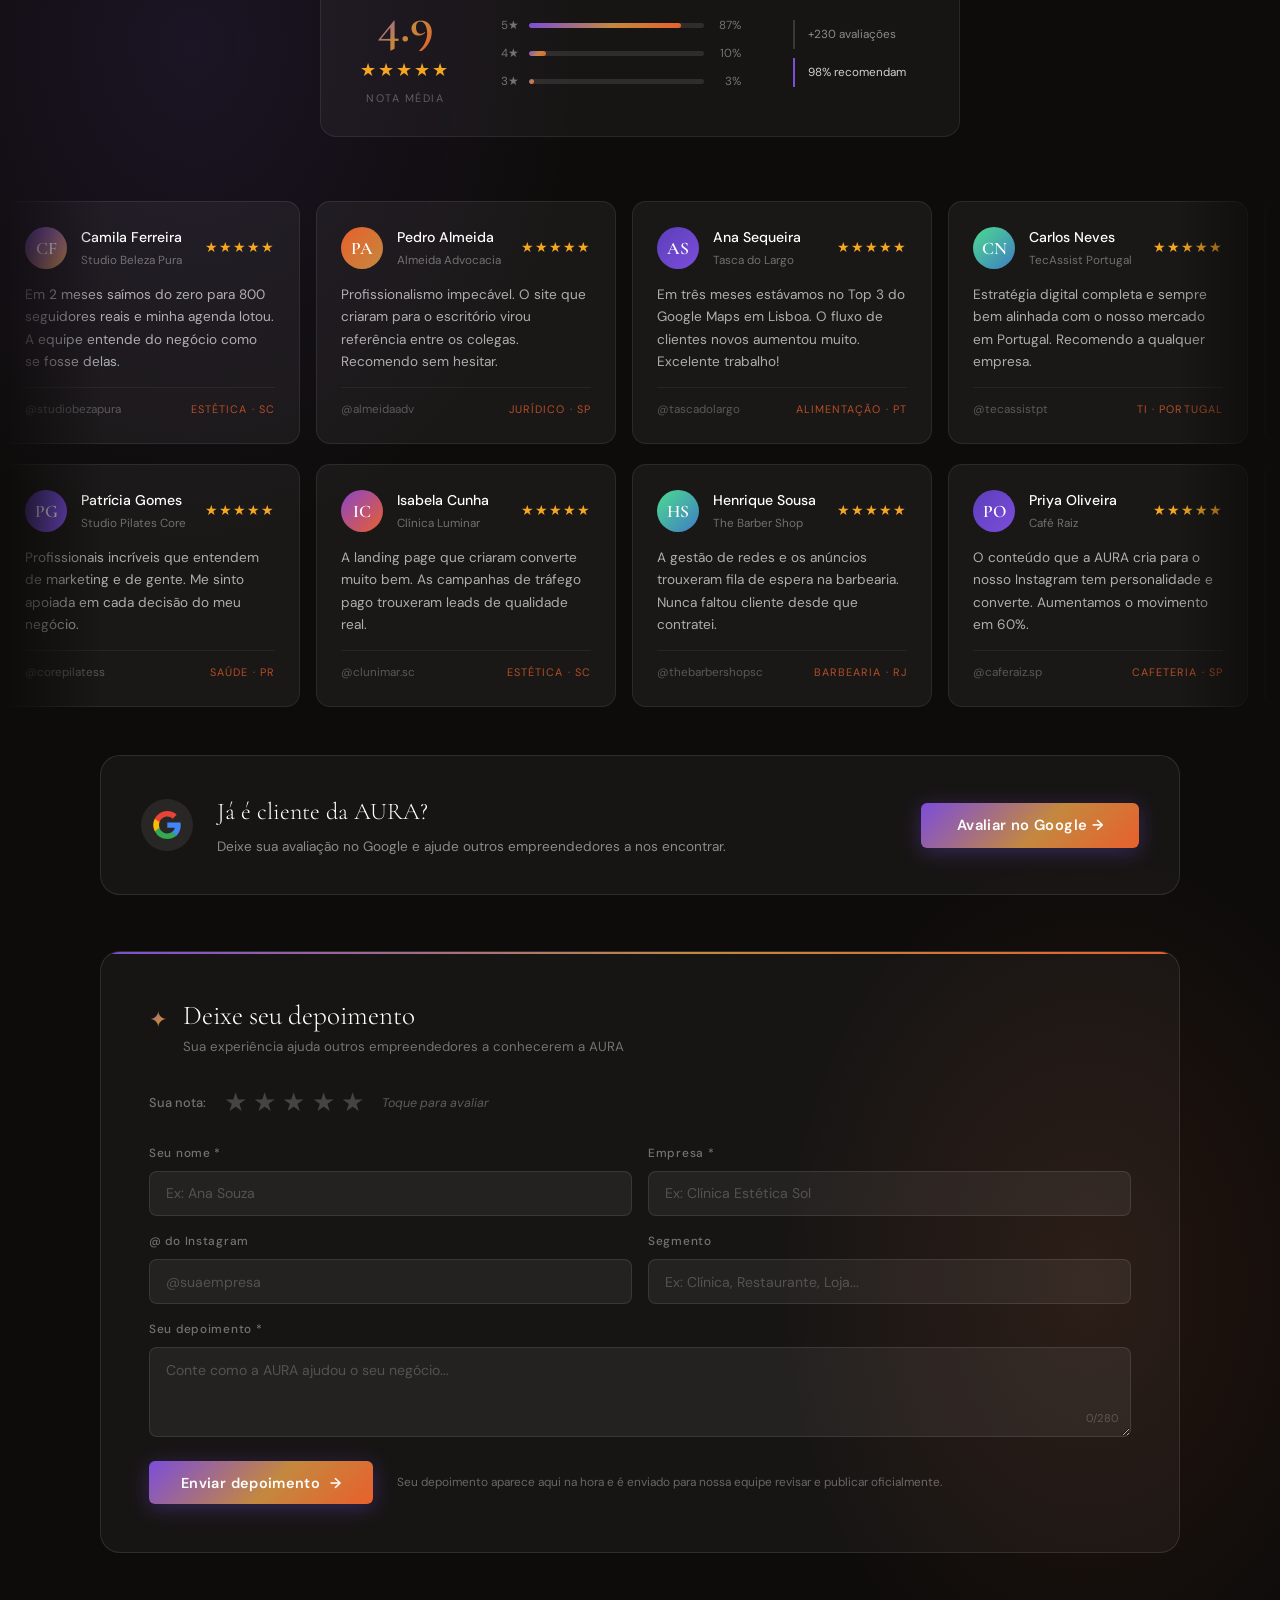
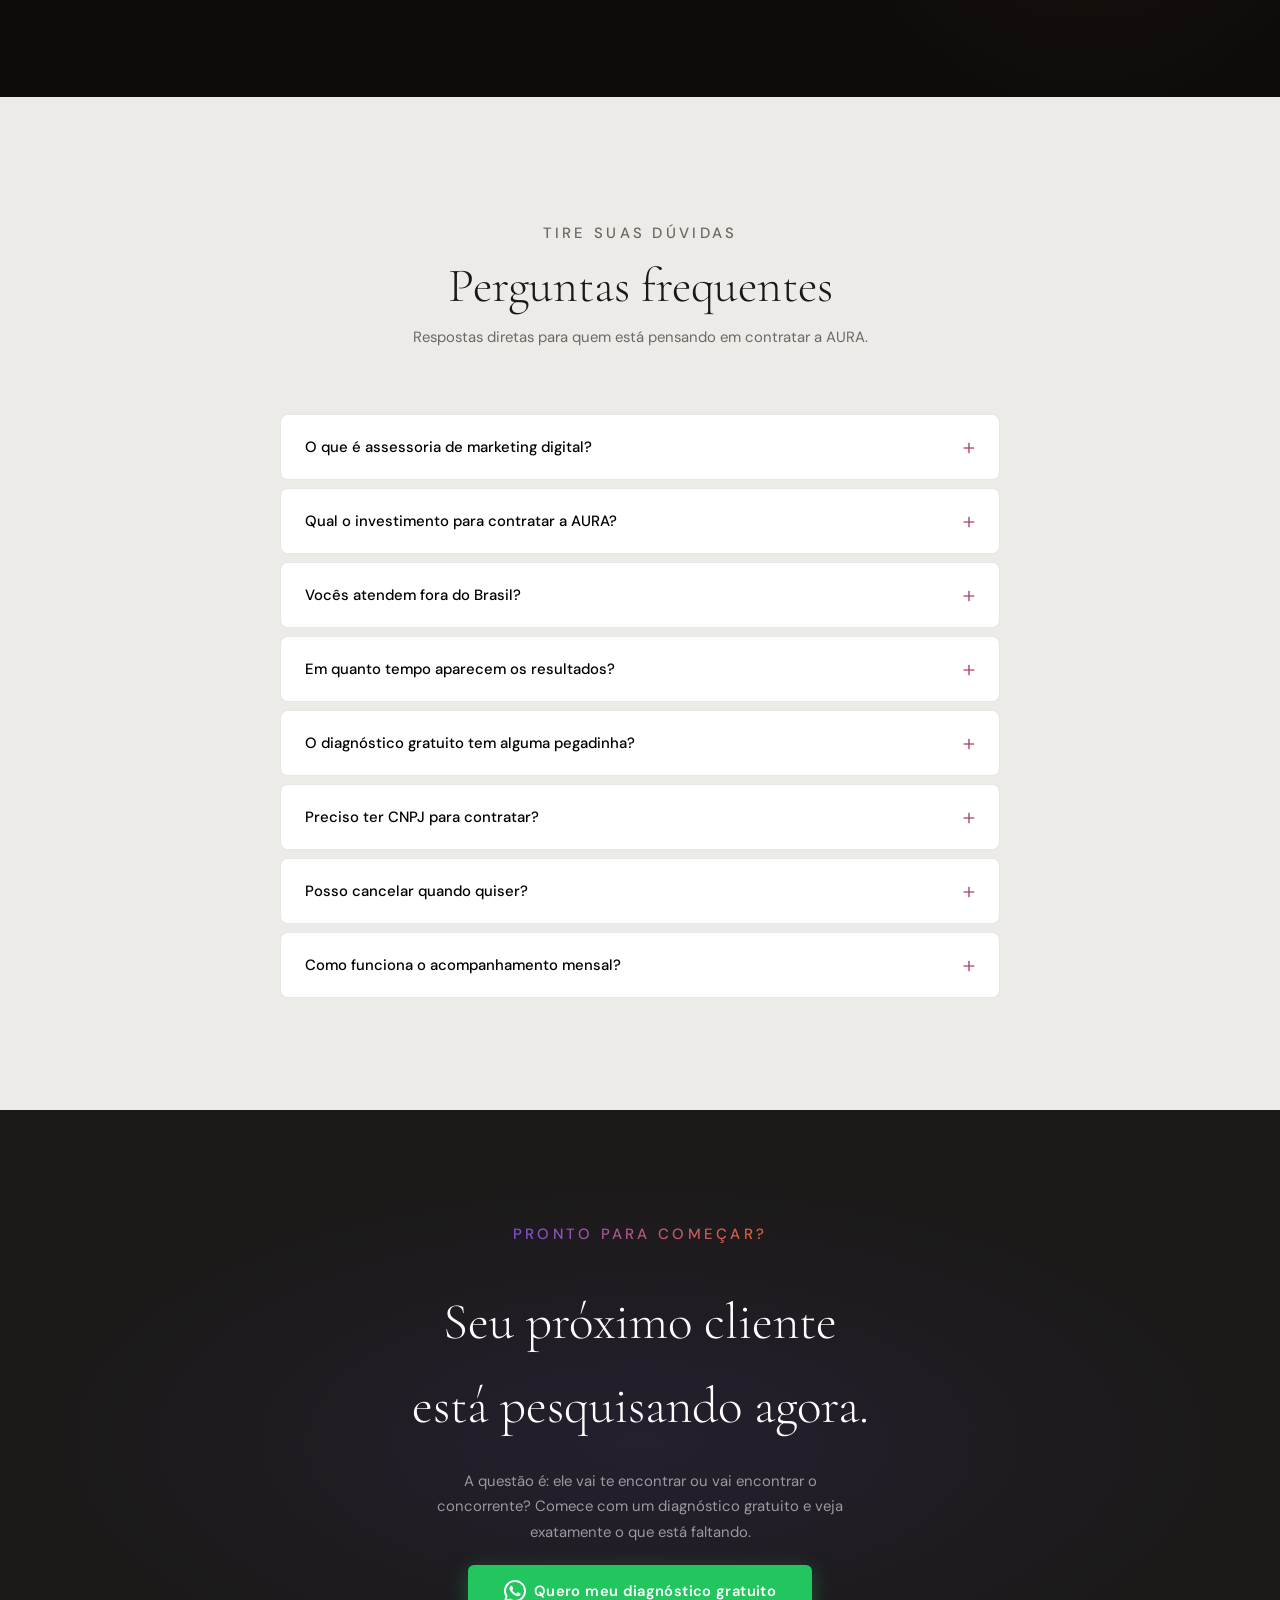
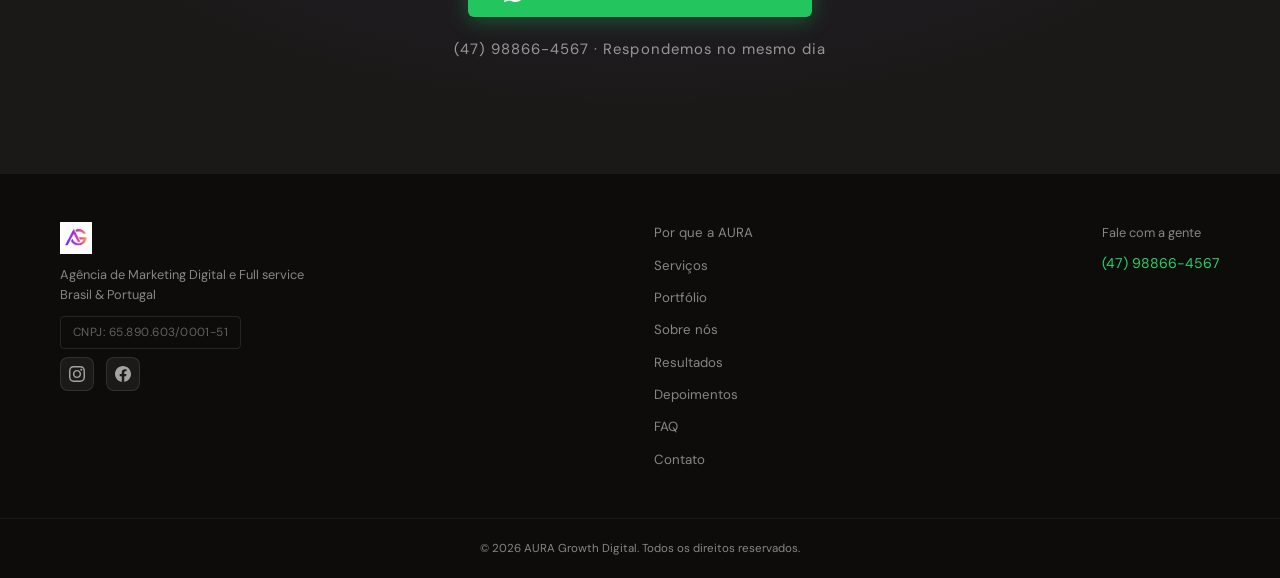
==== commit 6a86ffe9: "V3 atual" ====
--- a/index.html
+++ b/index.html
@@ -6,8 +6,8 @@
   <meta name="description" content="Agência de marketing digital para negócios locais venderem mais e se tornarem referência no seu mercado, no Brasil e em Portugal."/>
   <meta name="robots" content="index, follow"/>
   <meta name="theme-color" content="#7C4DDB"/>
-  <title>AURA Growth | Agência de Marketing Digital para Vender Mais</title>
-  <link rel="icon" href="assets/logo-aura.png" type="image/png"/>
+  <title>AURA Growth Soluções | Marketing Digital para Vender Mais Online</title>
+  <link rel="icon" href="logo-aura.png" type="image/png"/>
   <link rel="apple-touch-icon" href="assets/logo-aura.png"/>
   <link rel="canonical" href="https://auragrowth.com.br"/>
 
@@ -100,7 +100,7 @@
 <header id="hdr">
   <div class="nav-w">
     <a href="#inicio" class="logo-link">
-      <img src="assets/logo-aura.png" alt="AURA Growth Digital" class="logo-img"/>
+      <img src="logo-aura.png" alt="AURA Growth Digital" class="logo-img"/>
     </a>
     <nav>
       <a href="#problema">Por que a AURA</a>
@@ -1097,8 +1097,8 @@
 <footer>
   <div class="w foot-in">
     <div class="foot-brand">
-      <img src="assets/logo-aura.png" alt="AURA Growth Digital" class="foot-logo"/>
-      <p>Agência de Marketing Digital</p>
+      <img src="logo-aura.png" alt="AURA Growth Digital" class="foot-logo"/>
+      <p>Agência de Marketing Digital e Full service</p>
       <p>Brasil &amp; Portugal</p>
       <span class="foot-cnpj">CNPJ: 65.890.603/0001-51</span>
       <div class="foot-social-links">
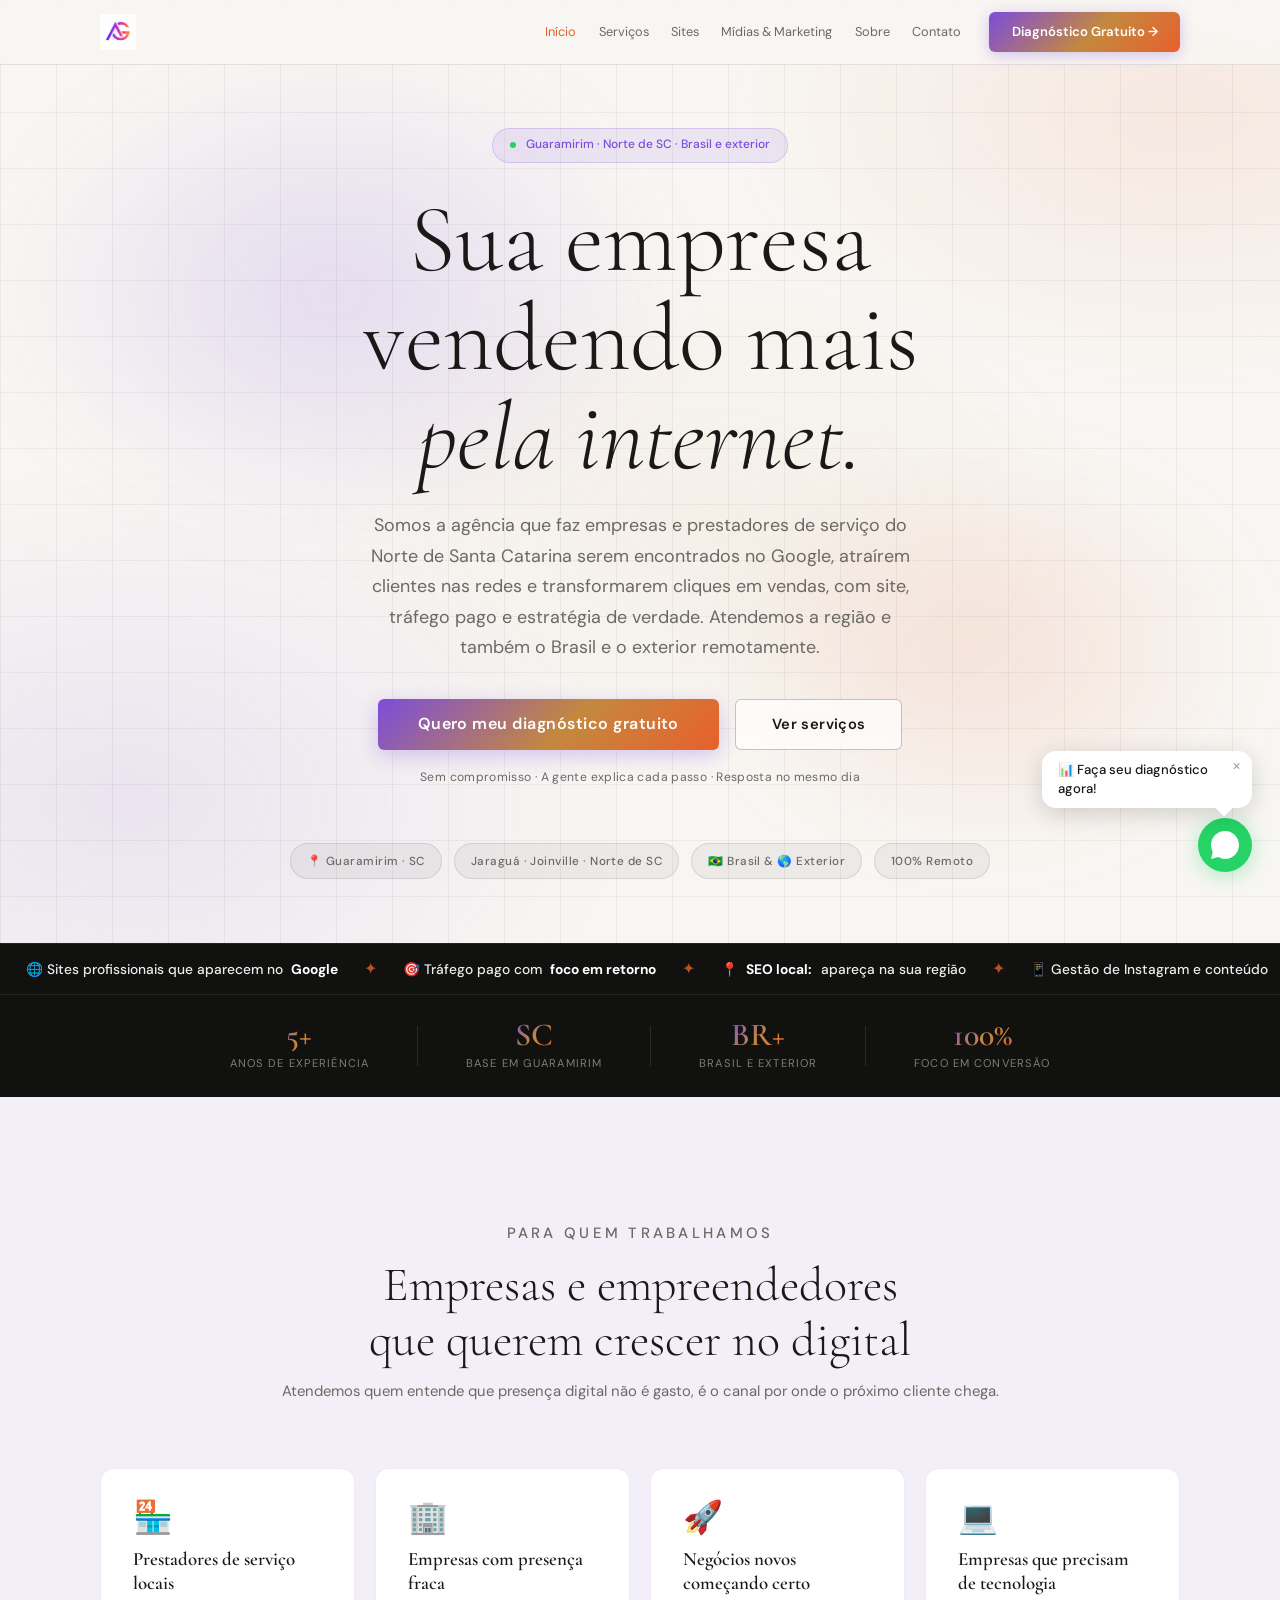
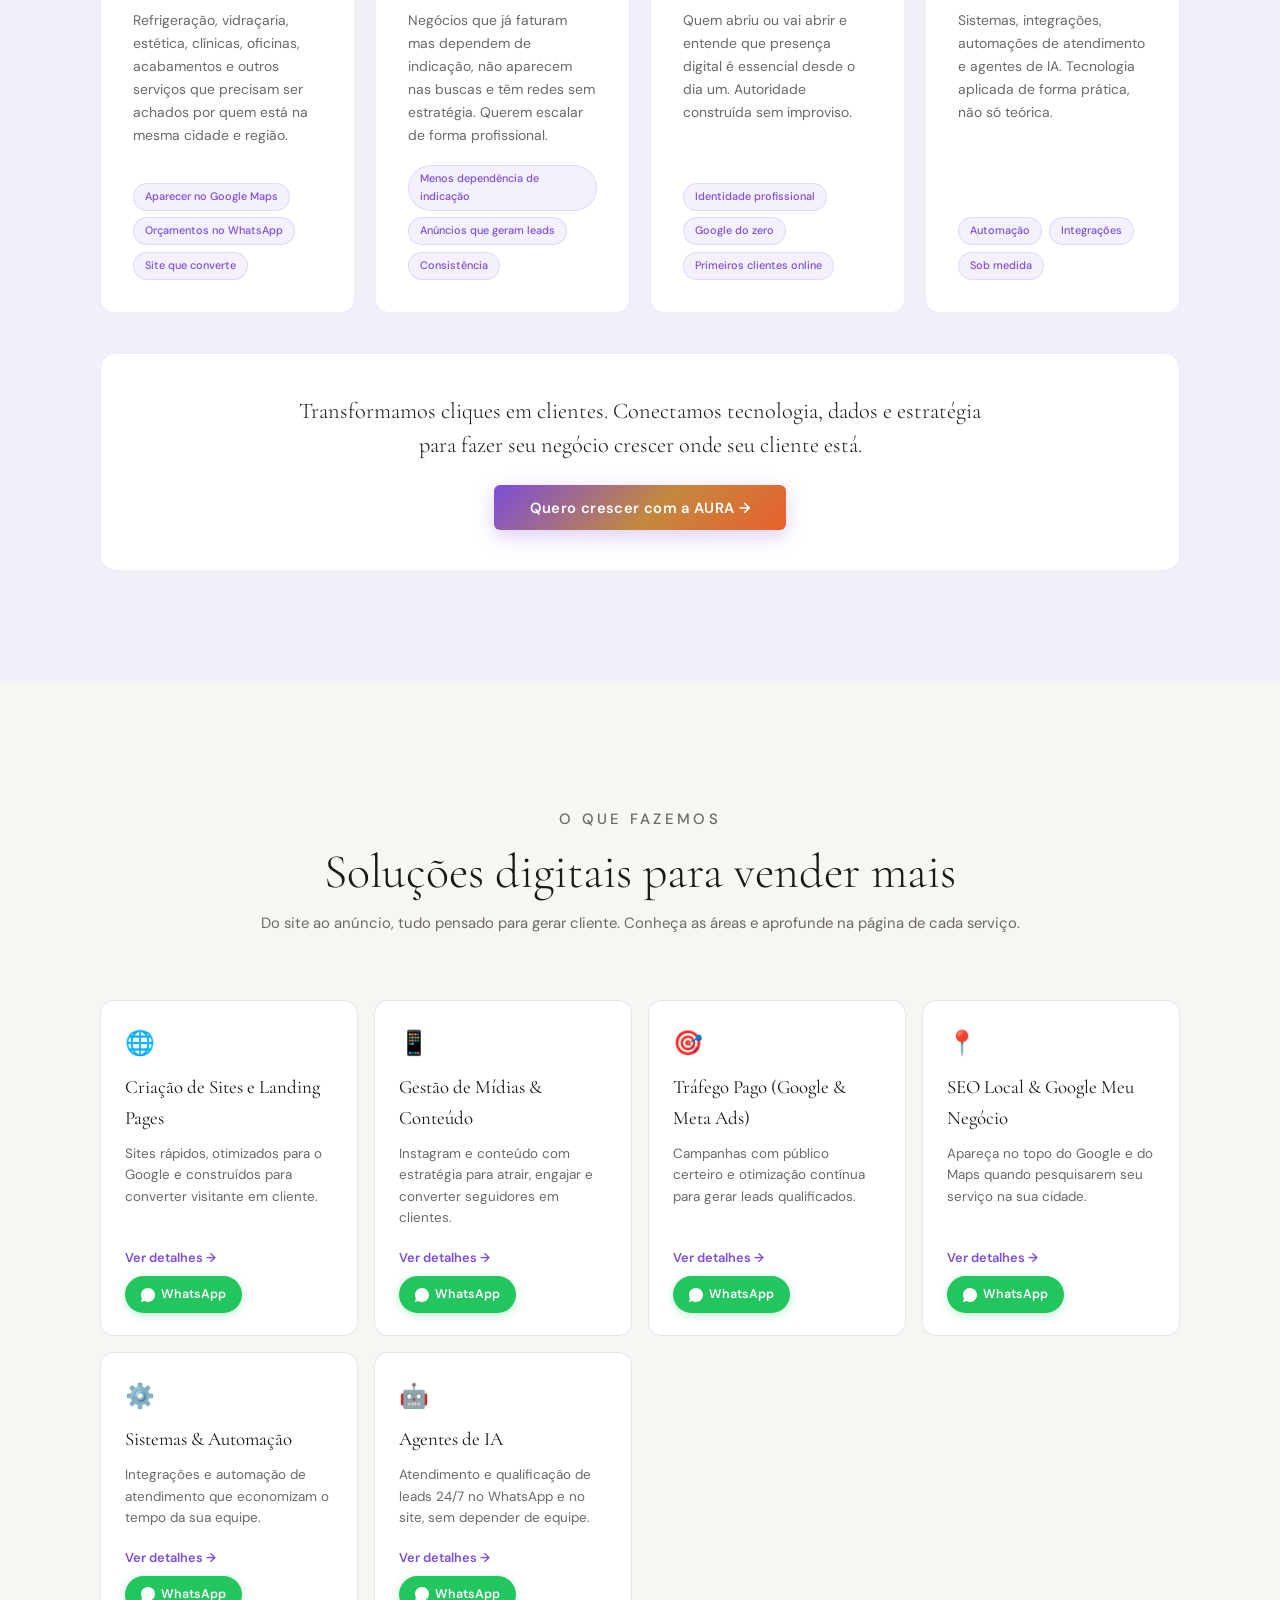
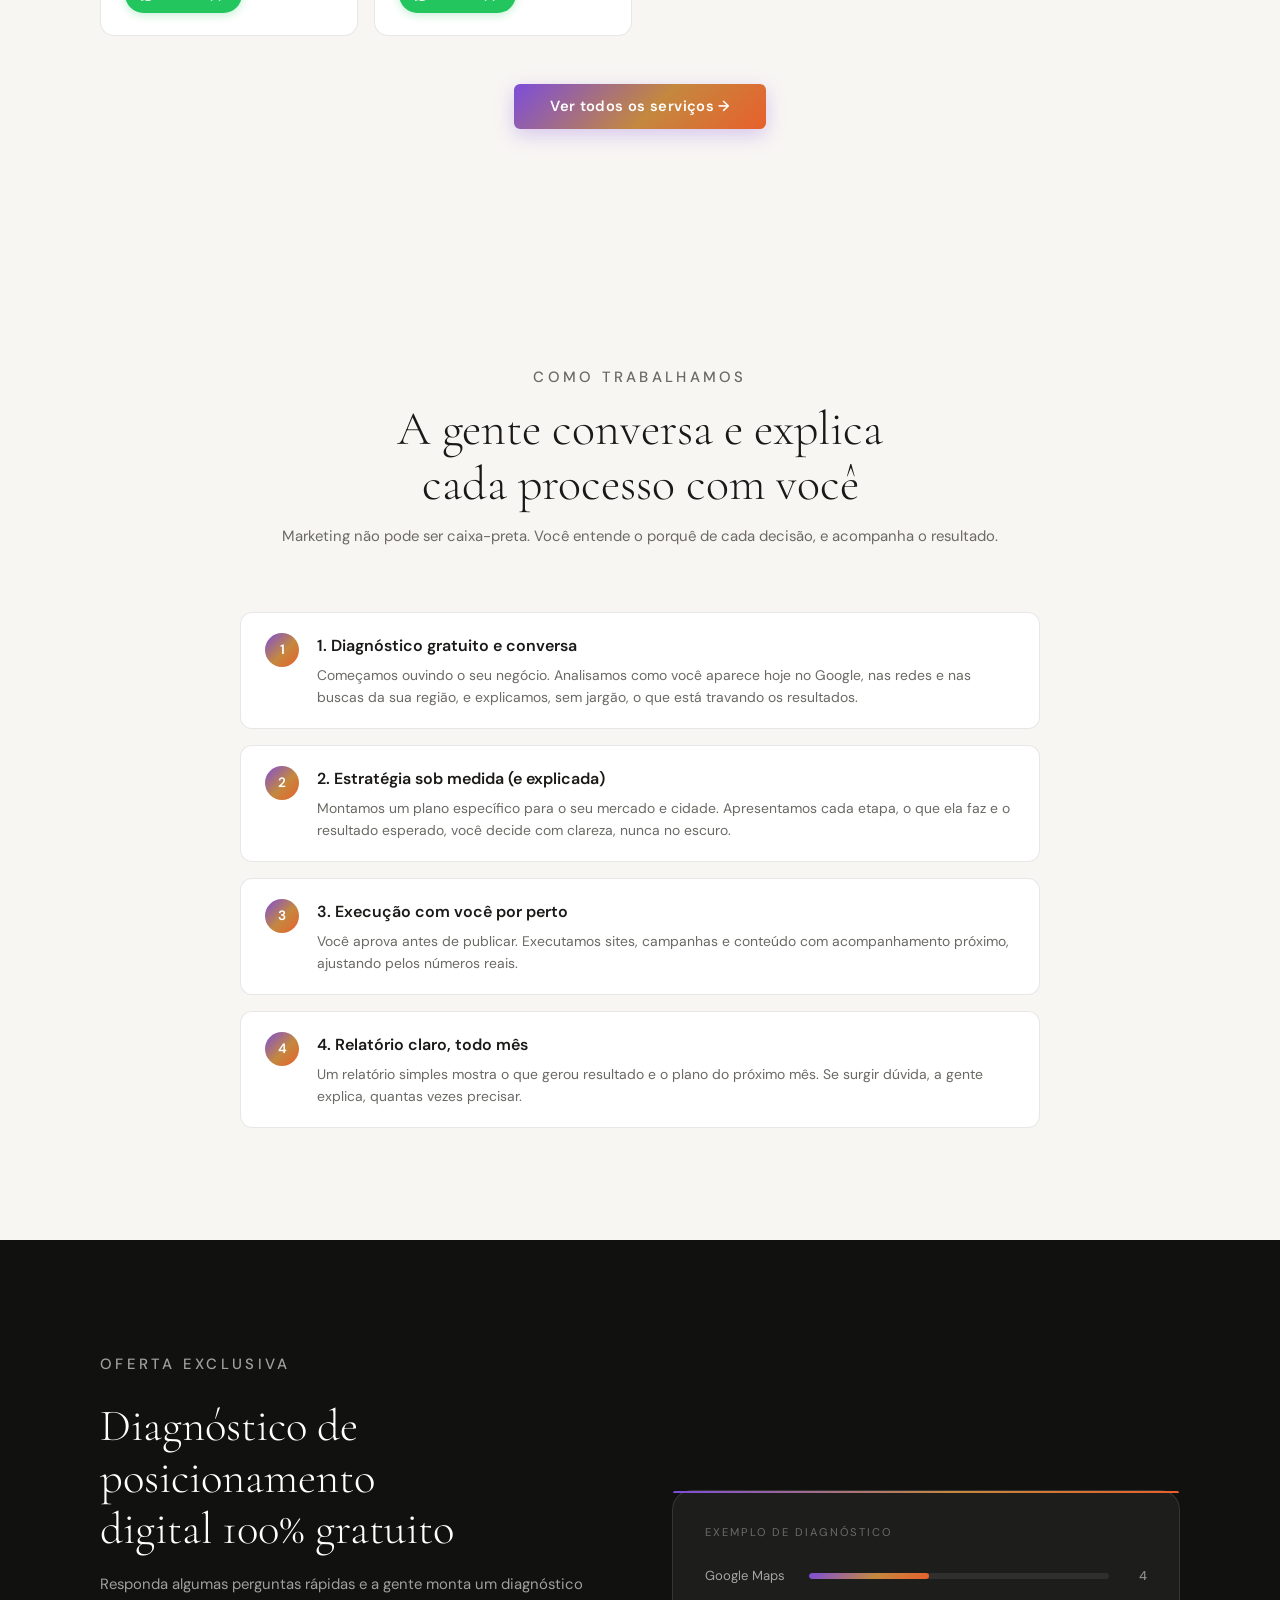
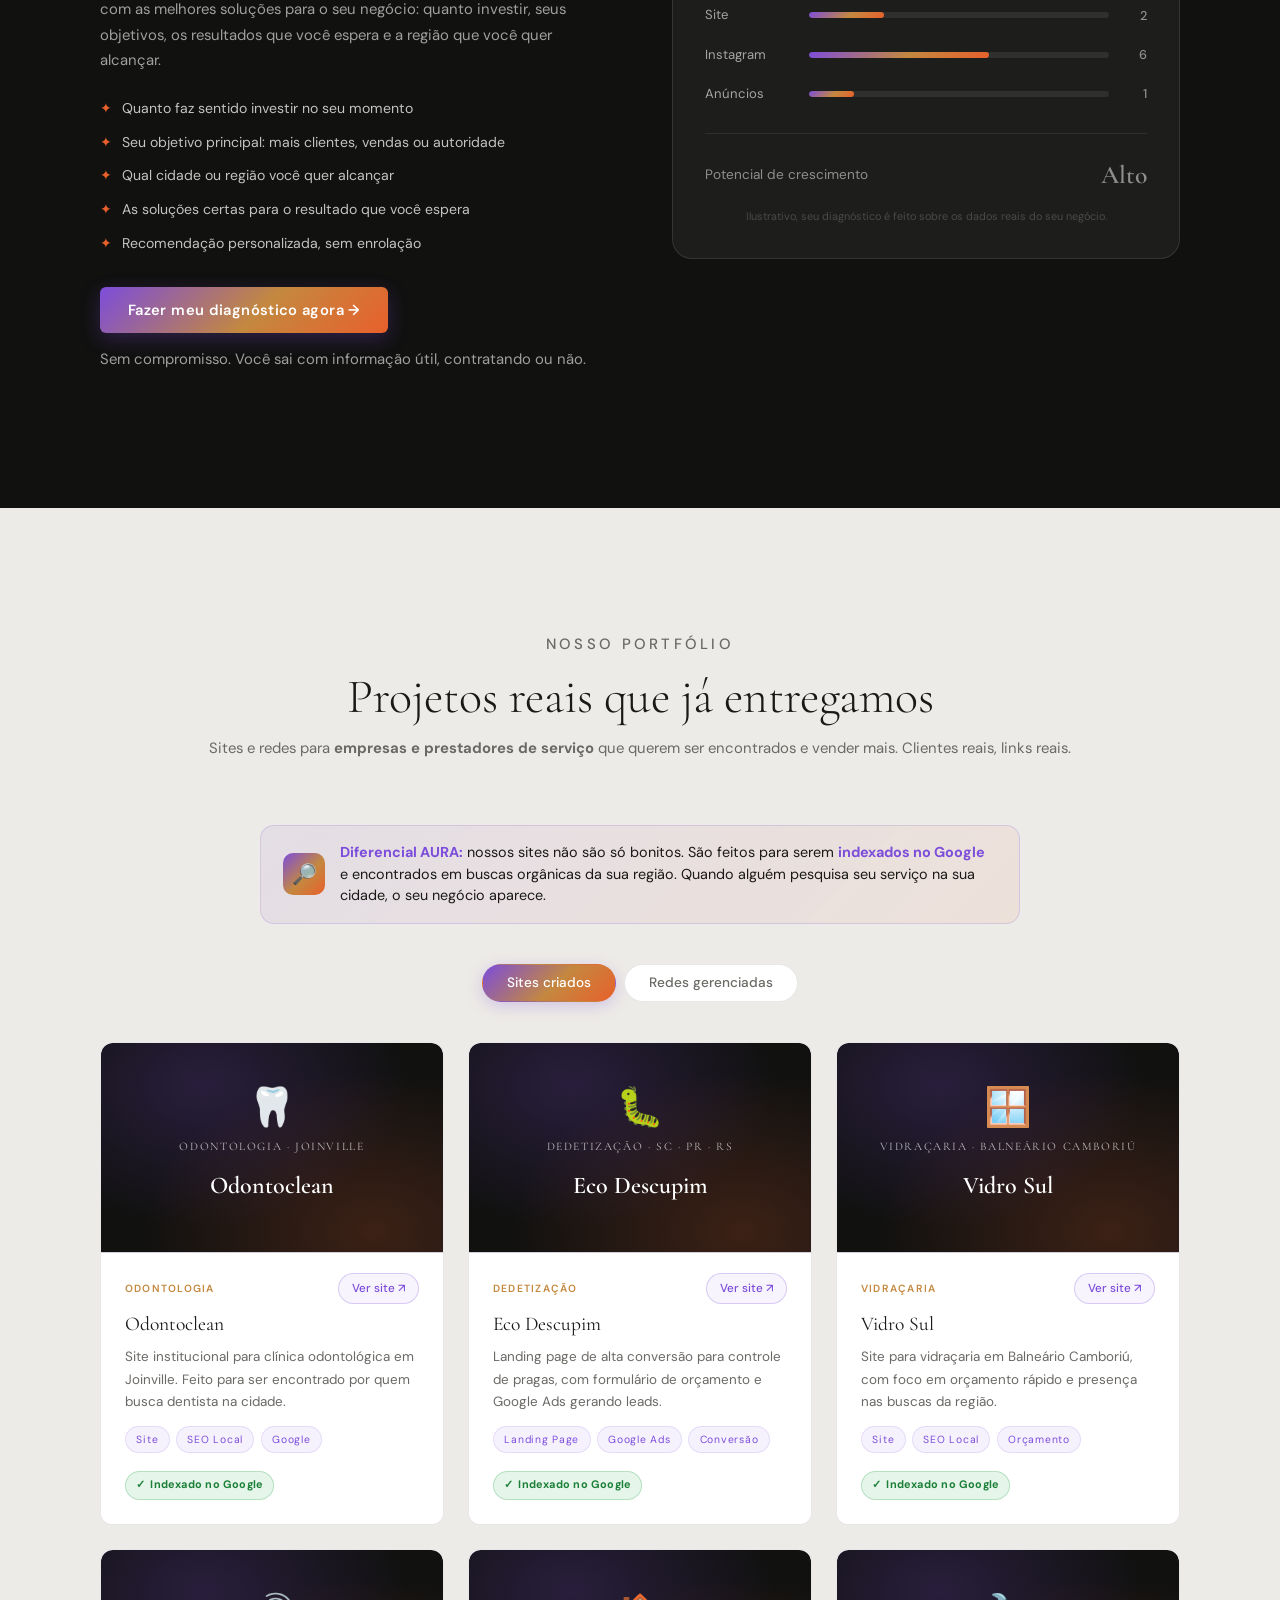
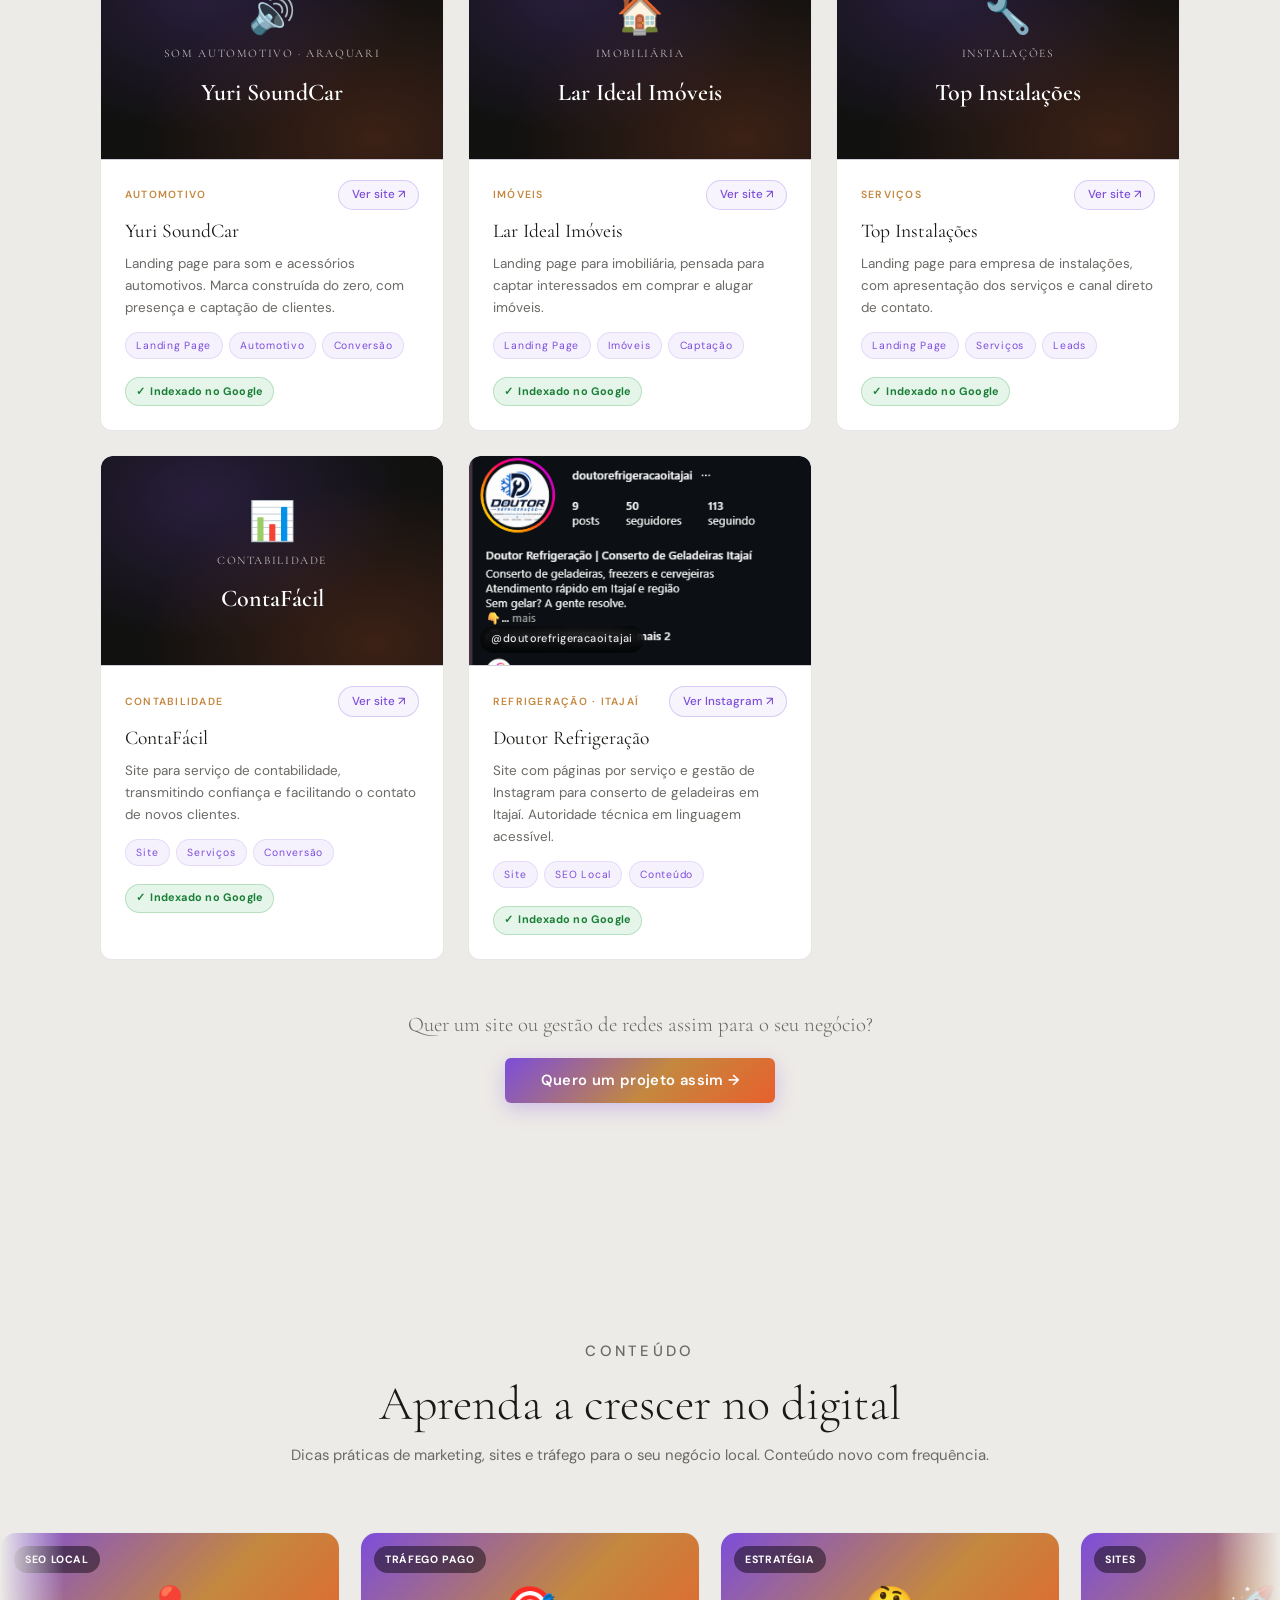
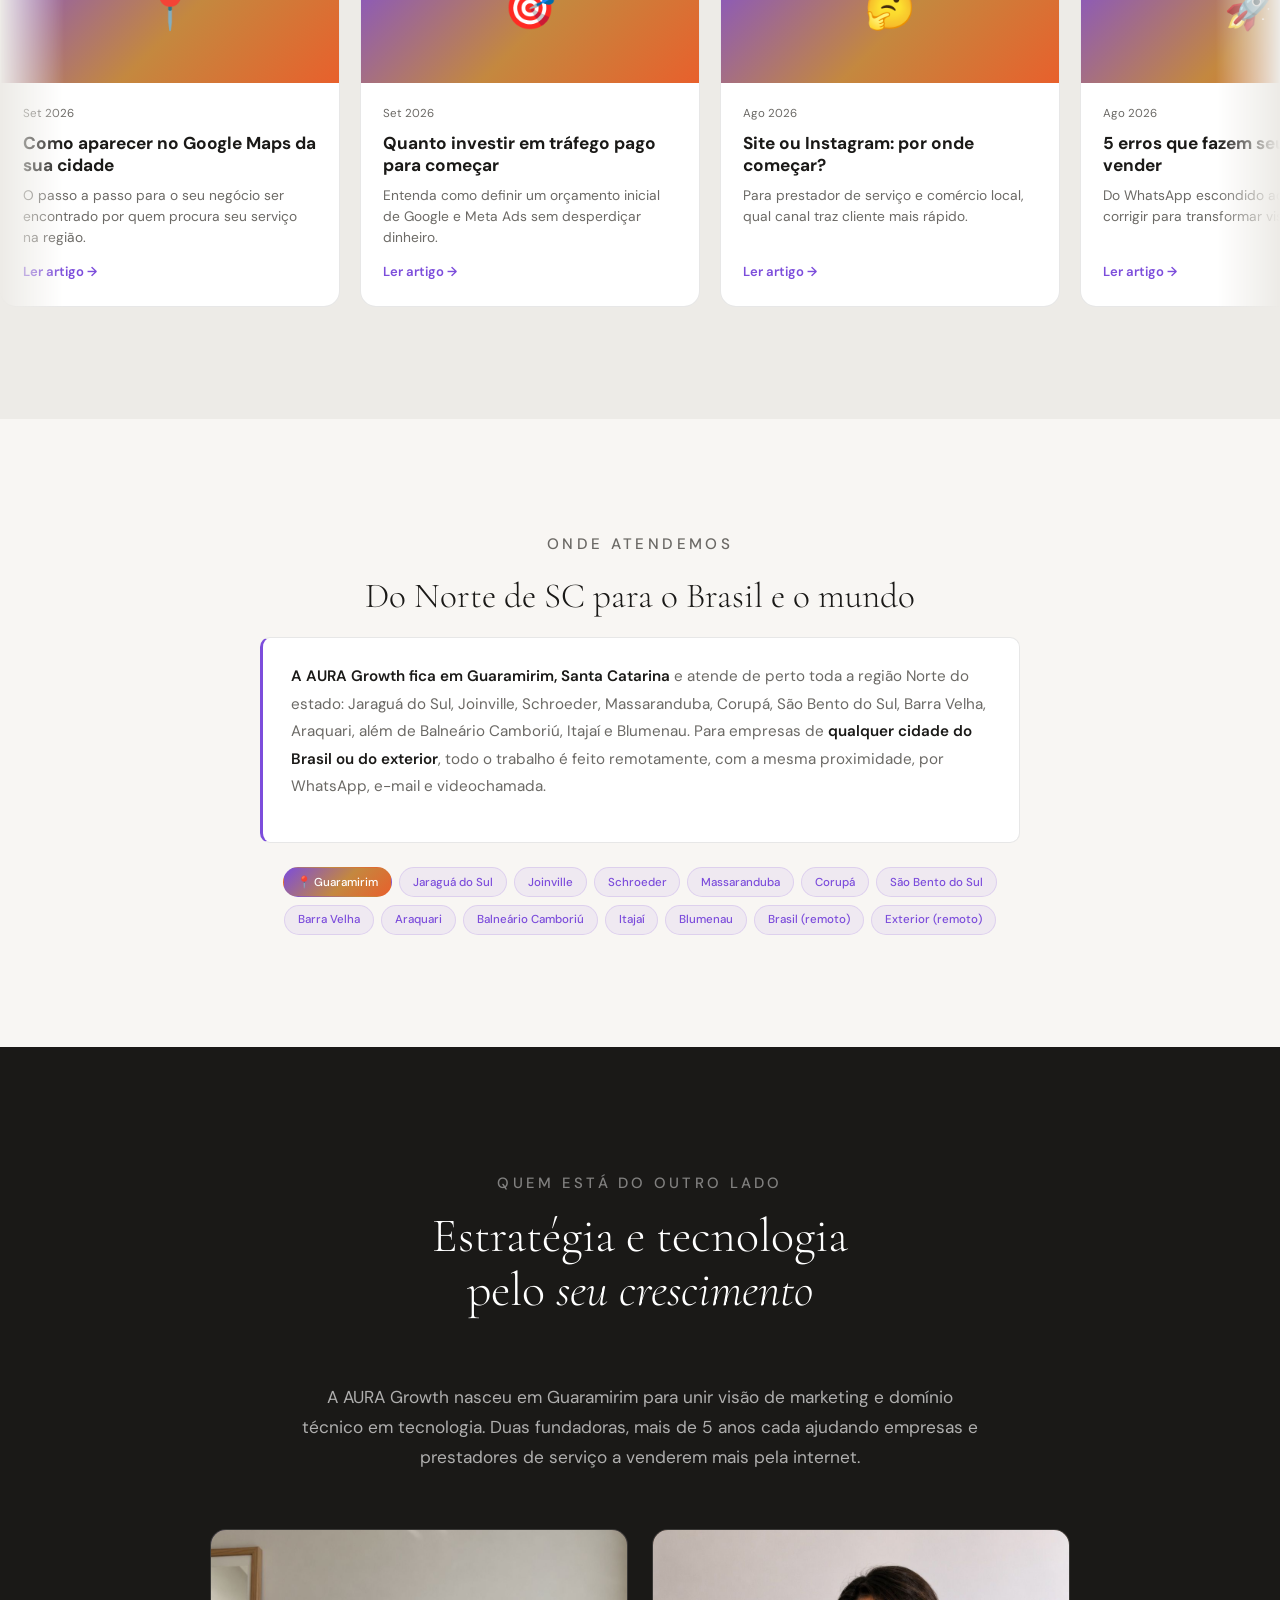
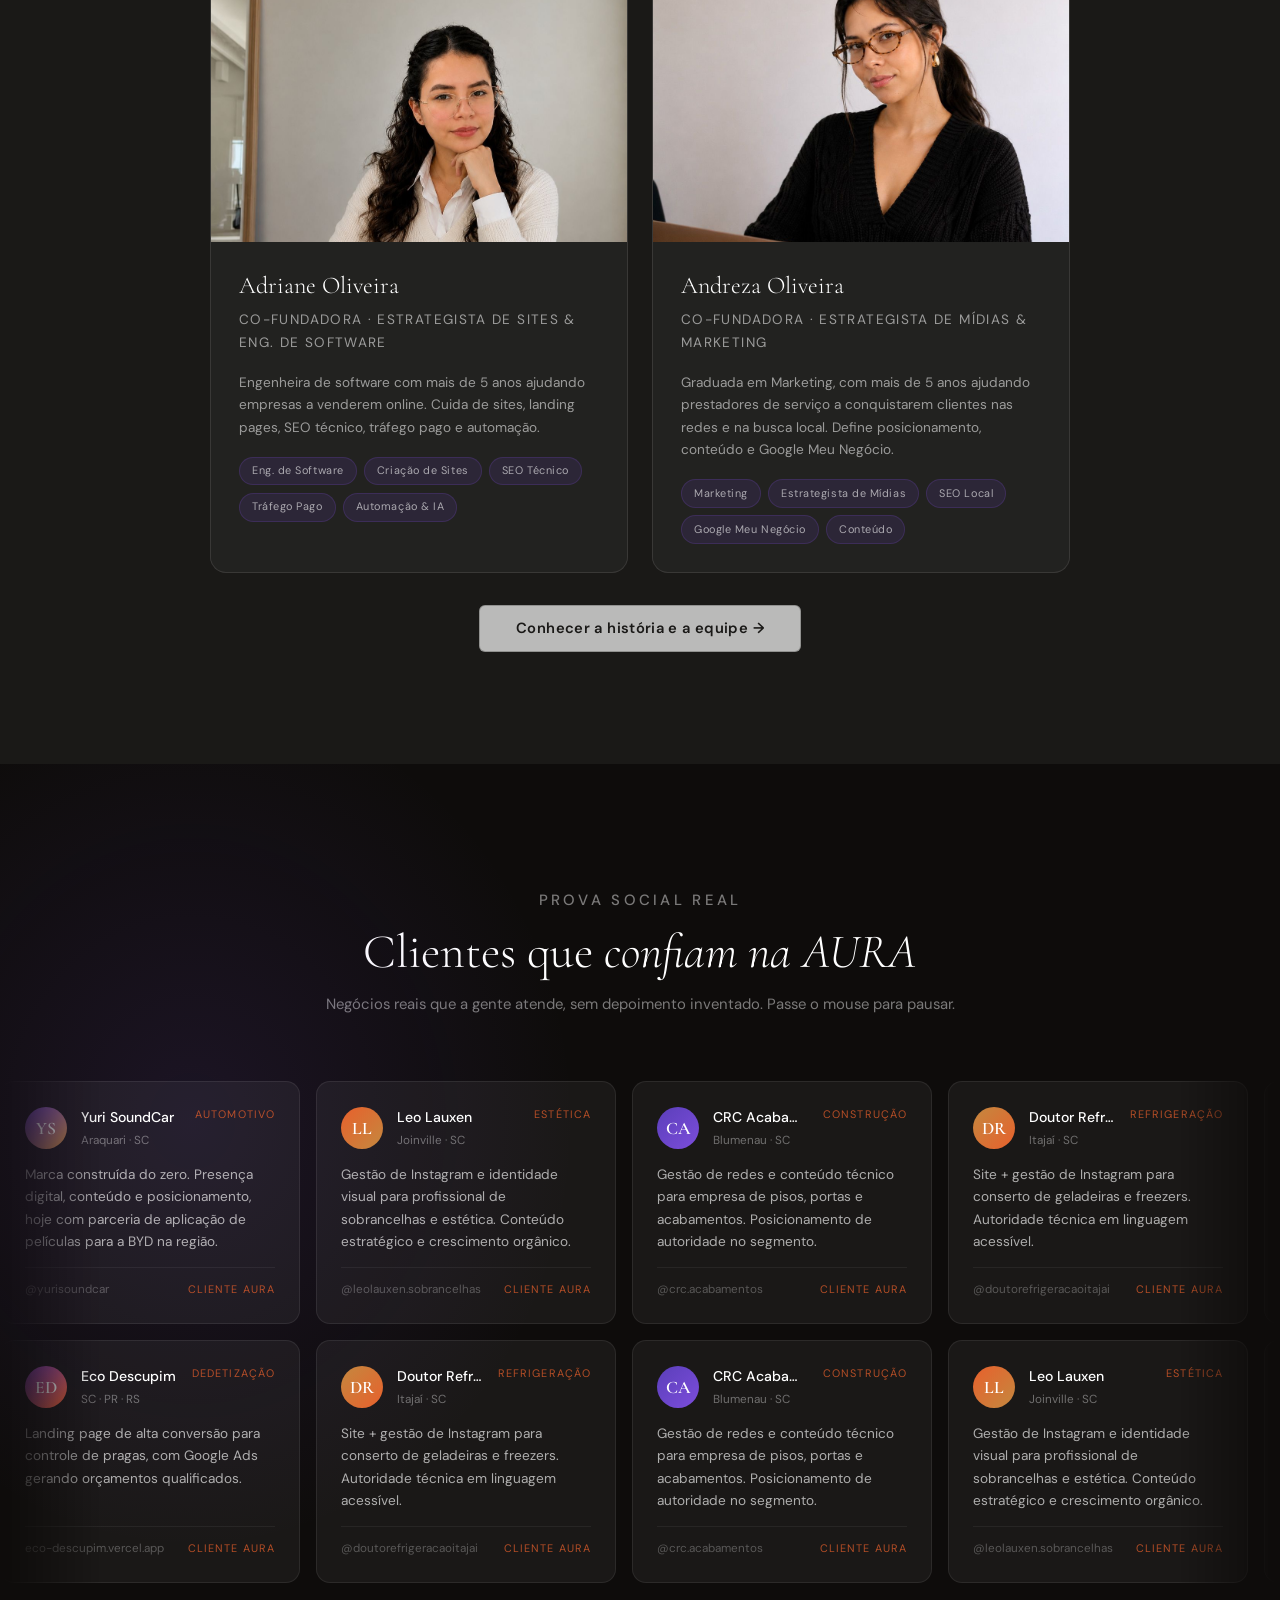
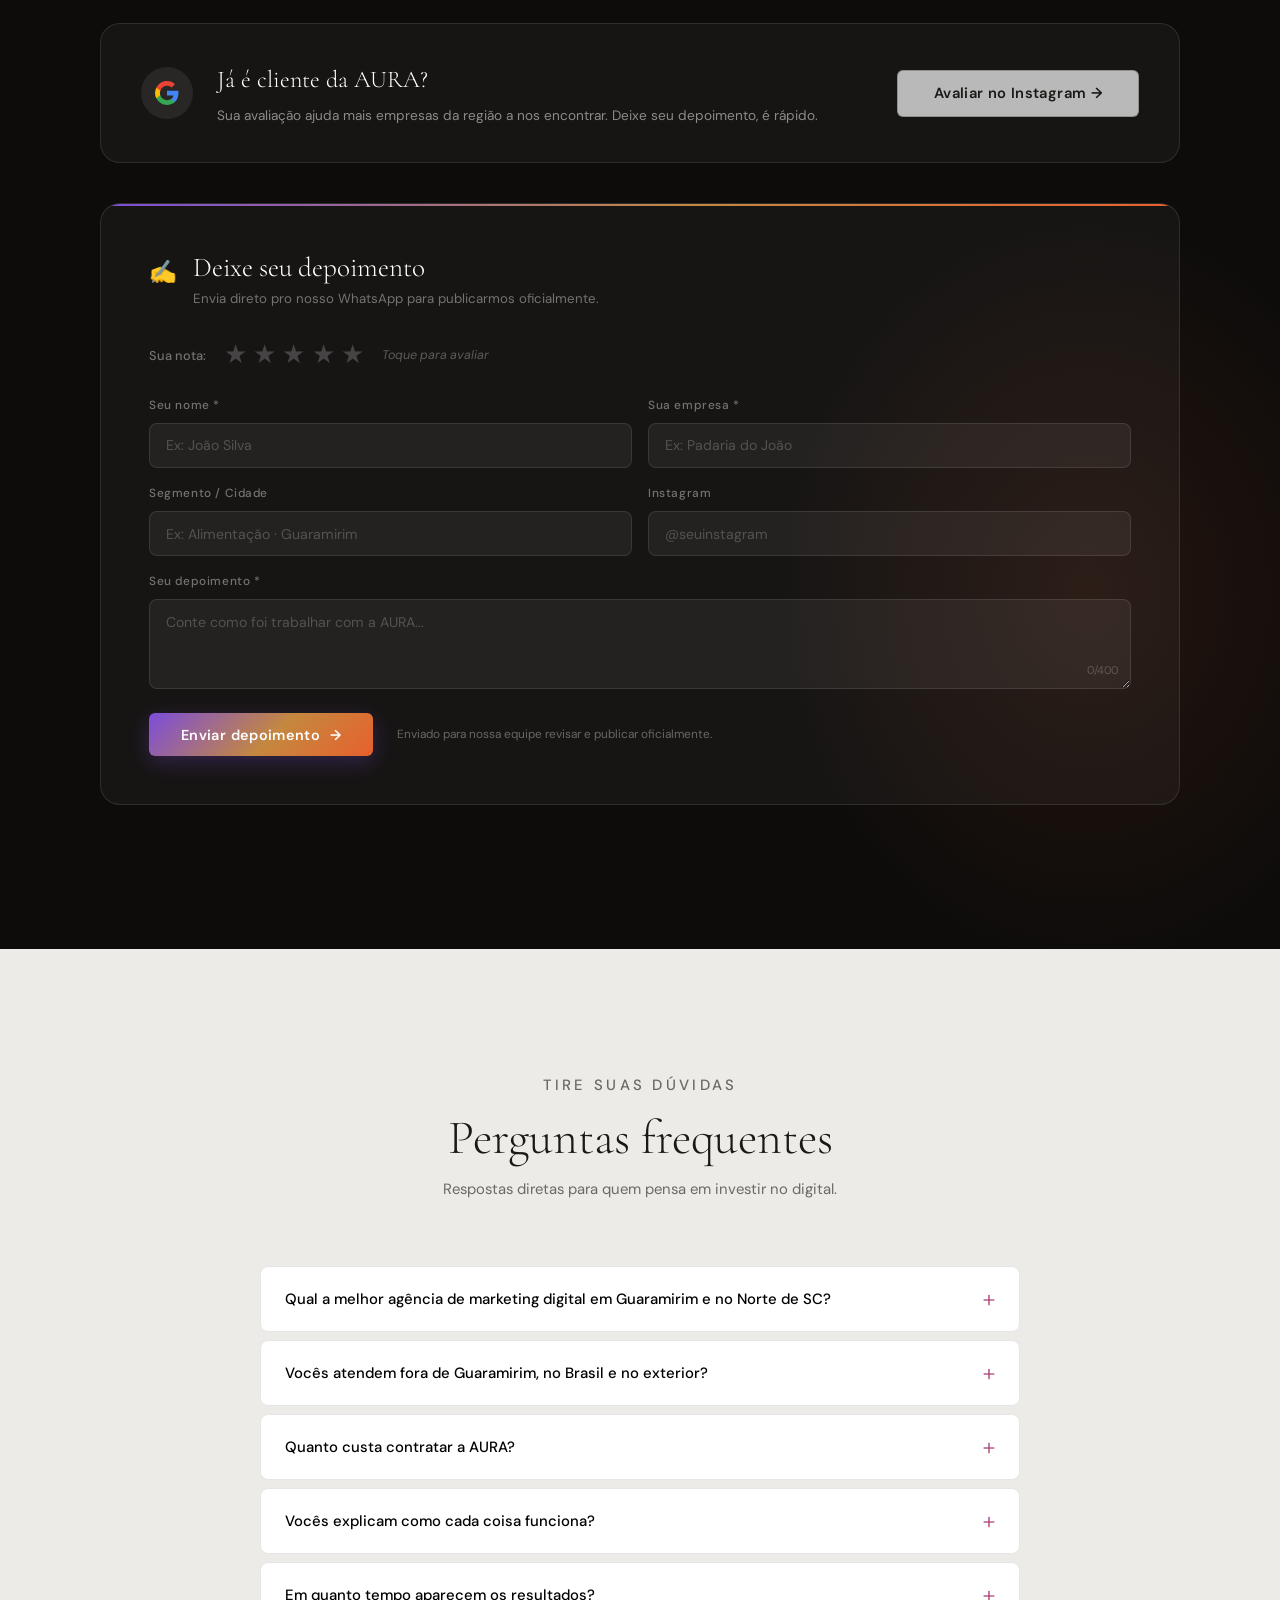
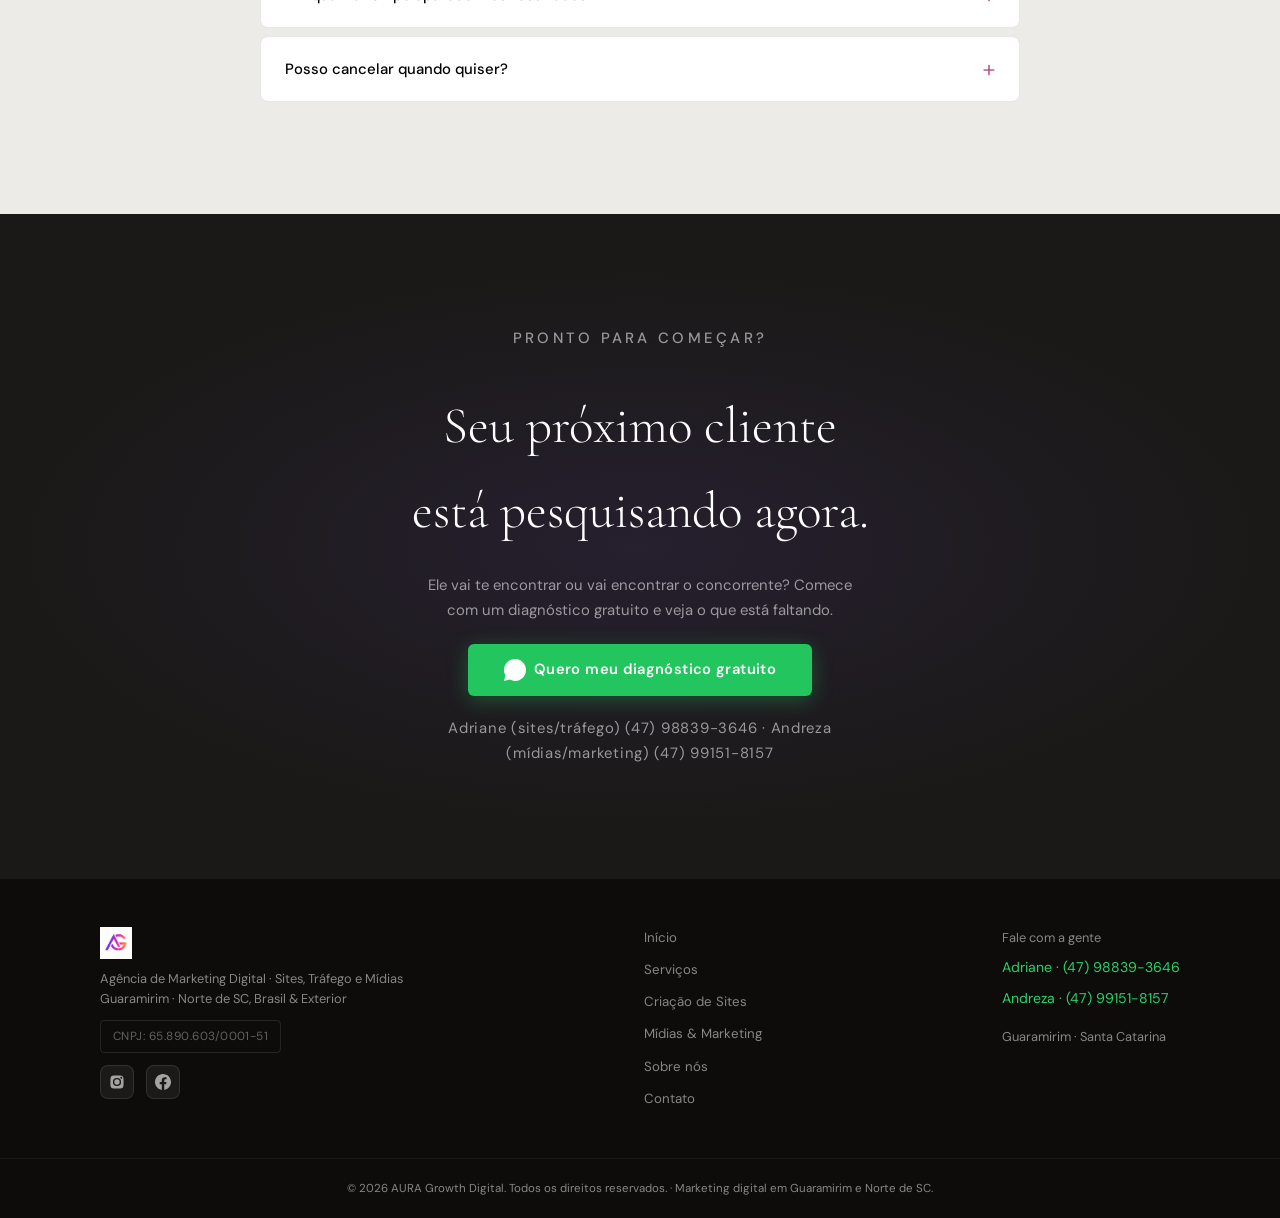
==== commit 199565f7: "Nova versão otimzada e com GTM" ====
--- a/index.html
+++ b/index.html
@@ -1,1146 +1,1332 @@
-<!DOCTYPE html>
+<!doctype html>
 <html lang="pt-BR">
-<head>
-  <meta charset="UTF-8"/>
-  <meta name="viewport" content="width=device-width, initial-scale=1.0"/>
-  <meta name="description" content="Agência de marketing digital para negócios locais venderem mais e se tornarem referência no seu mercado, no Brasil e em Portugal."/>
-  <meta name="robots" content="index, follow"/>
-  <meta name="theme-color" content="#7C4DDB"/>
-  <title>AURA Growth Soluções | Marketing Digital para Vender Mais Online</title>
-  <link rel="icon" href="logo-aura.png" type="image/png"/>
-  <link rel="apple-touch-icon" href="assets/logo-aura.png"/>
-  <link rel="canonical" href="https://auragrowth.com.br"/>
-
-  <meta property="og:type" content="website"/>
-  <meta property="og:url" content="https://auragrowth.com.br"/>
-  <meta property="og:site_name" content="AURA Growth"/>
-  <meta property="og:locale" content="pt_BR"/>
-  <meta property="og:title" content="AURA Growth | Agência de Marketing Digital para Vender Mais"/>
-  <meta property="og:description" content="Agência de marketing digital para negócios locais venderem mais e se tornarem referência no seu mercado, no Brasil e em Portugal."/>
-  <meta property="og:image" content="https://auragrowth.com.br/assets/logo-aura.png"/>
-
-  <meta name="twitter:card" content="summary_large_image"/>
-  <meta name="twitter:title" content="AURA Growth | Agência de Marketing Digital para Vender Mais"/>
-  <meta name="twitter:description" content="Agência de marketing digital para negócios locais venderem mais e se tornarem referência no seu mercado, no Brasil e em Portugal."/>
-  <meta name="twitter:image" content="https://auragrowth.com.br/assets/logo-aura.png"/>
-
-  <link rel="preconnect" href="https://fonts.googleapis.com"/>
-  <link rel="preconnect" href="https://fonts.gstatic.com" crossorigin/>
-  <link href="https://fonts.googleapis.com/css2?family=Cormorant+Garamond:ital,wght@0,300;0,400;0,600;1,300;1,400&family=DM+Sans:opsz,wght@9..40,300;9..40,400;9..40,500&display=swap" rel="stylesheet"/>
-  <link rel="stylesheet" href="assets/style.css"/>
-
-  <script async src="https://www.googletagmanager.com/gtag/js?id=AW-18253939997"></script>
-  <script>
-    window.dataLayer = window.dataLayer || [];
-    function gtag(){dataLayer.push(arguments);}
-    gtag('js', new Date());
-    gtag('config', 'AW-18253939997');
-    gtag('config', 'G-0EVMF76012');
-  </script>
-
-  <script type="application/ld+json">
-  {
-    "@context": "https://schema.org",
-    "@type": "Organization",
-    "name": "AURA Growth Digital",
-    "alternateName": "AURA Growth",
-    "url": "https://auragrowth.com.br",
-    "logo": "https://auragrowth.com.br/assets/logo-aura.png",
-    "image": "https://auragrowth.com.br/assets/logo-aura.png",
-    "description": "Agência de marketing digital para negócios locais no Brasil e em Portugal venderem mais e se tornarem referência no seu mercado.",
-    "taxID": "65.890.603/0001-51",
-    "telephone": "+5547988664567",
-    "areaServed": [
-      { "@type": "Country", "name": "Brasil" },
-      { "@type": "Country", "name": "Portugal" }
-    ],
-    "sameAs": [
-      "https://www.instagram.com/agenciauragrowth/",
-      "https://www.facebook.com/profile.php?id=61588174911608"
-    ]
-  }
-  </script>
-
-  <script type="application/ld+json">
-  {
-    "@context": "https://schema.org",
-    "@type": "FAQPage",
-    "mainEntity": [
+  <head>
+    <!-- Google Tag Manager -->
+    <script>
+      (function (w, d, s, l, i) {
+        w[l] = w[l] || [];
+        w[l].push({ "gtm.start": new Date().getTime(), event: "gtm.js" });
+        var f = d.getElementsByTagName(s)[0],
+          j = d.createElement(s),
+          dl = l != "dataLayer" ? "&l=" + l : "";
+        j.async = true;
+        j.src = "https://www.googletagmanager.com/gtm.js?id=" + i + dl;
+        f.parentNode.insertBefore(j, f);
+      })(window, document, "script", "dataLayer", "GTM-NR9CGCS4");
+    </script>
+    <!-- End Google Tag Manager -->
+    <meta charset="UTF-8" />
+    <meta name="viewport" content="width=device-width, initial-scale=1.0" />
+    <title>Empresa de Marketing Digital em Guaramirim e Norte de SC | AURA Growth Soluções</title>
+    <meta
+      name="description"
+      content="Agência de marketing digital em Guaramirim (SC) que atende Jaraguá do Sul, Joinville e todo o Norte de Santa Catarina, e de forma remota o Brasil e o exterior. Criação de sites, tráfego pago, SEO local e gestão de mídias para empresas venderem mais. Diagnóstico gratuito no WhatsApp."
+    />
+    <meta
+      name="keywords"
+      content="agência de marketing digital Guaramirim, marketing digital Norte de Santa Catarina, criação de sites Guaramirim, tráfego pago Jaraguá do Sul, gestão de redes sociais Joinville, SEO local SC, agência de marketing Vale do Itapocu, marketing digital para empresas, marketing para prestadores de serviço"
+    />
+    <meta name="robots" content="index, follow, max-image-preview:large" />
+    <meta name="author" content="AURA Growth Digital" />
+    <meta name="theme-color" content="#7C4DDB" />
+    <meta name="geo.region" content="BR-SC" />
+    <meta name="geo.placename" content="Guaramirim, Santa Catarina, Brasil" />
+    <meta name="geo.position" content="-26.473500;-49.002800" />
+    <meta name="ICBM" content="-26.473500, -49.002800" />
+    <link rel="icon" href="logo-aura.png" type="image/png" />
+    <link rel="apple-touch-icon" href="logo-aura.png" />
+    <link rel="canonical" href="https://auragrowth.com.br/" />
+    <meta property="og:type" content="website" />
+    <meta property="og:url" content="https://auragrowth.com.br/" />
+    <meta property="og:site_name" content="AURA Growth" />
+    <meta property="og:locale" content="pt_BR" />
+    <meta property="og:title" content="Agência de Marketing Digital em Guaramirim e Norte de SC | AURA Growth" />
+    <meta
+      property="og:description"
+      content="Sites que convertem, tráfego pago, SEO local e gestão de mídias para empresas do Norte de Santa Catarina, atendimento local, nacional e internacional."
+    />
+    <meta property="og:image" content="https://auragrowth.com.br/logo-aura.png" />
+    <meta name="twitter:card" content="summary_large_image" />
+    <meta name="twitter:title" content="AURA Growth | Marketing Digital em Guaramirim e Norte de SC" />
+    <meta name="twitter:description" content="Sites, tráfego, SEO local e mídias para empresas venderem mais. Diagnóstico gratuito." />
+    <meta name="twitter:image" content="https://auragrowth.com.br/logo-aura.png" />
+    <link rel="preconnect" href="https://fonts.googleapis.com" />
+    <link rel="preconnect" href="https://fonts.gstatic.com" crossorigin />
+    <link rel="preload" as="image" href="logo-aura.png" fetchpriority="high" />
+    <link
+      href="https://fonts.googleapis.com/css2?family=Cormorant+Garamond:ital,wght@0,300;0,400;0,600;1,300;1,400&family=DM+Sans:opsz,wght@9..40,300;9..40,400;9..40,500&display=swap"
+      rel="stylesheet"
+    />
+    <link rel="stylesheet" href="assets/style.css" />
+    <script async src="https://www.googletagmanager.com/gtag/js?id=AW-18253939997"></script>
+    <script>
+      window.dataLayer = window.dataLayer || [];
+      function gtag() {
+        dataLayer.push(arguments);
+      }
+      gtag("js", new Date());
+      gtag("config", "AW-18253939997");
+      gtag("config", "G-0EVMF76012");
+    </script>
+    <script type="application/ld+json">
       {
-        "@type": "Question",
-        "name": "O que é assessoria de marketing digital?",
-        "acceptedAnswer": {
-          "@type": "Answer",
-          "text": "É ter uma equipe cuidando de toda a sua presença digital todo mês, redes sociais, anúncios, Google e site. Diferente de contratar alguém por post ou campanha avulsa, a assessoria é contínua e estratégica."
-        }
-      },
-      {
-        "@type": "Question",
-        "name": "Qual o investimento para contratar a AURA?",
-        "acceptedAnswer": {
-          "@type": "Answer",
-          "text": "Temos planos adaptados à realidade de negócios locais. O melhor caminho é conversar com a gente pelo WhatsApp."
-        }
-      },
-      {
-        "@type": "Question",
-        "name": "Vocês atendem fora do Brasil?",
-        "acceptedAnswer": {
-          "@type": "Answer",
-          "text": "Sim! Atendemos clientes no Brasil e em Portugal. Todo o trabalho é remoto."
-        }
+        "@context": "https://schema.org",
+        "@graph": [
+          {
+            "@type": ["Organization", "ProfessionalService"],
+            "@id": "https://auragrowth.com.br/#org",
+            "name": "AURA Growth Digital",
+            "alternateName": ["AURA Growth", "Aura Growth Soluções", "Agência AURA Growth"],
+            "url": "https://auragrowth.com.br/",
+            "logo": "https://auragrowth.com.br/logo-aura.png",
+            "image": "https://auragrowth.com.br/logo-aura.png",
+            "description": "Agência de marketing digital sediada em Guaramirim, Santa Catarina, especializada em criação de sites, tráfego pago, SEO local e gestão de mídias sociais para empresas e prestadores de serviço venderem mais pela internet. Atende o Norte de Santa Catarina presencialmente na região e todo o Brasil e o exterior de forma remota.",
+            "slogan": "Transformamos cliques em clientes.",
+            "taxID": "65.890.603/0001-51",
+            "telephone": "+55-47-98839-3646",
+            "email": "contato@auragrowth.com.br",
+            "priceRange": "$$",
+            "currenciesAccepted": "BRL, EUR",
+            "knowsAbout": [
+              "Marketing digital",
+              "Criação de sites",
+              "Landing pages",
+              "Tráfego pago",
+              "Google Ads",
+              "Meta Ads",
+              "SEO local",
+              "Google Meu Negócio",
+              "Gestão de redes sociais",
+              "Automação",
+              "Agentes de IA"
+            ],
+            "address": {
+              "@type": "PostalAddress",
+              "addressLocality": "Guaramirim",
+              "addressRegion": "SC",
+              "postalCode": "89270-000",
+              "addressCountry": "BR"
+            },
+            "geo": { "@type": "GeoCoordinates", "latitude": -26.4735, "longitude": -49.0028 },
+            "areaServed": [
+              { "@type": "City", "name": "Guaramirim" },
+              { "@type": "City", "name": "Jaraguá do Sul" },
+              { "@type": "City", "name": "Schroeder" },
+              { "@type": "City", "name": "Massaranduba" },
+              { "@type": "City", "name": "Corupá" },
+              { "@type": "City", "name": "Joinville" },
+              { "@type": "City", "name": "São Bento do Sul" },
+              { "@type": "City", "name": "Barra Velha" },
+              { "@type": "City", "name": "Araquari" },
+              { "@type": "City", "name": "Balneário Camboriú" },
+              { "@type": "City", "name": "Itajaí" },
+              { "@type": "City", "name": "Blumenau" },
+              { "@type": "State", "name": "Santa Catarina" },
+              { "@type": "Country", "name": "Brasil" },
+              { "@type": "Country", "name": "Portugal" }
+            ],
+            "openingHoursSpecification": [
+              {
+                "@type": "OpeningHoursSpecification",
+                "dayOfWeek": ["Monday", "Tuesday", "Wednesday", "Thursday", "Friday"],
+                "opens": "08:00",
+                "closes": "18:00"
+              }
+            ],
+            "founder": [
+              { "@type": "Person", "@id": "https://auragrowth.com.br/sobre.html#adriane" },
+              { "@type": "Person", "@id": "https://auragrowth.com.br/sobre.html#andreza" }
+            ],
+            "sameAs": [
+              "https://www.instagram.com/agenciauragrowth/",
+              "https://www.facebook.com/profile.php?id=61588174911608",
+              "https://www.tiktok.com/@agenciauragrowth"
+            ],
+            "hasOfferCatalog": {
+              "@type": "OfferCatalog",
+              "name": "Serviços de marketing digital",
+              "itemListElement": [
+                { "@type": "Offer", "itemOffered": { "@type": "Service", "name": "Criação de sites e landing pages" } },
+                { "@type": "Offer", "itemOffered": { "@type": "Service", "name": "Tráfego pago (Google Ads e Meta Ads)" } },
+                { "@type": "Offer", "itemOffered": { "@type": "Service", "name": "SEO local e Google Meu Negócio" } },
+                { "@type": "Offer", "itemOffered": { "@type": "Service", "name": "Gestão de mídias sociais" } }
+              ]
+            }
+          },
+          {
+            "@type": "Person",
+            "@id": "https://auragrowth.com.br/sobre.html#adriane",
+            "name": "Adriane Oliveira",
+            "jobTitle": "Estrategista de Sites e Engenheira de Software",
+            "worksFor": { "@id": "https://auragrowth.com.br/#org" },
+            "telephone": "+55-47-98839-3646",
+            "knowsAbout": [
+              "Desenvolvimento web",
+              "Criação de sites",
+              "Landing pages",
+              "SEO técnico",
+              "Tráfego pago",
+              "Automação",
+              "Inteligência artificial"
+            ],
+            "description": "Engenheira de software e co-fundadora da AURA Growth. Há mais de 5 anos ajudando empresas e prestadores de serviço a venderem mais na internet por meio de sites, landing pages e tecnologia."
+          },
+          {
+            "@type": "Person",
+            "@id": "https://auragrowth.com.br/sobre.html#andreza",
+            "name": "Andreza Oliveira",
+            "jobTitle": "Estrategista de Mídias e Especialista em Marketing",
+            "worksFor": { "@id": "https://auragrowth.com.br/#org" },
+            "telephone": "+55-47-99151-8157",
+            "knowsAbout": [
+              "Marketing digital",
+              "SEO local",
+              "Google Meu Negócio",
+              "Gestão de redes sociais",
+              "Posicionamento de marca",
+              "Estratégia de conteúdo"
+            ],
+            "description": "Graduada em Marketing e co-fundadora da AURA Growth. Há mais de 5 anos ajudando empresas e prestadores de serviço a conquistarem clientes pelas redes sociais e pela busca local."
+          },
+          {
+            "@type": "WebSite",
+            "@id": "https://auragrowth.com.br/#website",
+            "url": "https://auragrowth.com.br/",
+            "name": "AURA Growth Digital",
+            "inLanguage": "pt-BR",
+            "publisher": { "@id": "https://auragrowth.com.br/#org" }
+          },
+          {
+            "@type": "FAQPage",
+            "mainEntity": [
+              {
+                "@type": "Question",
+                "name": "Qual a melhor agência de marketing digital em Guaramirim e no Norte de SC?",
+                "acceptedAnswer": {
+                  "@type": "Answer",
+                  "text": "A AURA Growth é uma agência de marketing digital sediada em Guaramirim (SC) que atende Jaraguá do Sul, Joinville, Schroeder, Massaranduba, Corupá e todo o Norte de Santa Catarina, além de atender o Brasil e o exterior de forma remota. É especializada em criação de sites, tráfego pago, SEO local e gestão de mídias para empresas e prestadores de serviço venderem mais online."
+                }
+              },
+              {
+                "@type": "Question",
+                "name": "A AURA atende empresas de outras cidades e países?",
+                "acceptedAnswer": {
+                  "@type": "Answer",
+                  "text": "Sim. Além do atendimento na região de Guaramirim e no Norte de Santa Catarina, a AURA atende empresas em todo o Brasil e no exterior de forma 100% remota, por WhatsApp, e-mail e videochamada."
+                }
+              },
+              {
+                "@type": "Question",
+                "name": "Quanto custa contratar marketing digital para uma empresa local?",
+                "acceptedAnswer": {
+                  "@type": "Answer",
+                  "text": "Depende do serviço. A AURA trabalha com planos mensais adaptados à realidade de cada negócio e com projetos pontuais, como criação de sites. O melhor caminho é pedir um diagnóstico gratuito pelo WhatsApp, sem compromisso."
+                }
+              },
+              {
+                "@type": "Question",
+                "name": "Em quanto tempo aparecem os resultados?",
+                "acceptedAnswer": {
+                  "@type": "Answer",
+                  "text": "Tráfego pago pode gerar leads já nas primeiras semanas. SEO local, Google Meu Negócio e redes sociais orgânicas costumam consolidar crescimento em 2 a 4 meses. A AURA é transparente sobre prazos desde o primeiro contato."
+                }
+              }
+            ]
+          }
+        ]
       }
-    ]
-  }
-  </script>
-</head>
-<body>
-
-<!-- ══════════ HEADER ══════════ -->
-<header id="hdr">
-  <div class="nav-w">
-    <a href="#inicio" class="logo-link">
-      <img src="logo-aura.png" alt="AURA Growth Digital" class="logo-img"/>
-    </a>
-    <nav>
-      <a href="#problema">Por que a AURA</a>
-      <a href="#servicos">Serviços</a>
-      <a href="#portfolio">Portfólio</a>
-      <a href="#sobre">Sobre nós</a>
-      <a href="#cases">Resultados</a>
-      <a href="#depoimentos">Depoimentos</a>
-      <a href="#faq">FAQ</a>
-    </nav>
-    <a href="https://wa.me/5547988664567?text=Ol%C3%A1%21%20Quero%20meu%20diagn%C3%B3stico%20de%20posicionamento%20digital%20gratuito." target="_blank" rel="noopener" class="btn-hn">Diagnóstico Gratuito →</a>
-    <button class="ham" id="ham" aria-label="Menu" aria-expanded="false">
-      <span></span><span></span><span></span>
-    </button>
-  </div>
-  <div class="mob" id="mob">
-    <a href="#problema" class="ml">Por que a AURA</a>
-    <a href="#servicos" class="ml">Serviços</a>
-    <a href="#portfolio" class="ml">Portfólio</a>
-    <a href="#sobre" class="ml">Sobre nós</a>
-    <a href="#cases" class="ml">Resultados</a>
-    <a href="#depoimentos" class="ml">Depoimentos</a>
-    <a href="#faq" class="ml">FAQ</a>
-    <a href="https://wa.me/5547988664567?text=Ol%C3%A1%21%20Quero%20meu%20diagn%C3%B3stico%20de%20posicionamento%20digital%20gratuito." target="_blank" rel="noopener" class="ml hi">Diagnóstico Gratuito →</a>
-  </div>
-</header>
-
-<!-- ══════════ HERO ══════════ -->
-<section id="inicio" class="hero">
-  <div class="hero-bg"></div>
-  <div class="hero-c">
-    <div class="hero-badge-top">
-      <span class="badge-dot"></span>
-      <span>Diagnóstico de posicionamento digital gratuito</span>
+    </script>
+  </head>
+  <body>
+    <noscript
+      ><iframe
+        src="https://www.googletagmanager.com/ns.html?id=GTM-NR9CGCS4"
+        height="0"
+        width="0"
+        style="display: none; visibility: hidden"
+      ></iframe
+    ></noscript>
+
+    <header id="hdr">
+      <div class="nav-w">
+        <a href="index.html" class="logo-link"
+          ><img
+            src="logo-aura.png"
+            alt="AURA Growth Digital, agência de marketing digital em Guaramirim, SC"
+            class="logo-img"
+            width="36"
+            height="36"
+            fetchpriority="high"
+        /></a>
+        <nav>
+          <a href="index.html" class="act-page">Início</a>
+          <a href="servicos.html">Serviços</a>
+          <a href="criacao-de-sites.html">Sites</a>
+          <a href="gestao-de-midias-e-marketing.html">Mídias &amp; Marketing</a>
+          <a href="sobre.html">Sobre</a>
+          <a href="contato.html">Contato</a>
+        </nav>
+        <a
+          href="https://wa.me/5547991518157?text=Ol%C3%A1%21%20Quero%20meu%20diagn%C3%B3stico%20de%20posicionamento%20digital%20gratuito."
+          target="_blank"
+          rel="noopener"
+          class="btn-hn"
+          >Diagnóstico Gratuito →</a
+        >
+        <button class="ham" id="ham" aria-label="Menu" aria-expanded="false"><span></span><span></span><span></span></button>
+      </div>
+      <div class="mob" id="mob">
+        <a href="index.html" class="ml">Início</a>
+        <a href="servicos.html" class="ml">Serviços</a>
+        <a href="criacao-de-sites.html" class="ml">Criação de Sites</a>
+        <a href="gestao-de-midias-e-marketing.html" class="ml">Mídias &amp; Marketing</a>
+        <a href="sobre.html" class="ml">Sobre nós</a>
+        <a href="contato.html" class="ml">Contato</a>
+        <a
+          href="https://wa.me/5547991518157?text=Ol%C3%A1%21%20Quero%20meu%20diagn%C3%B3stico%20gratuito."
+          target="_blank"
+          rel="noopener"
+          class="ml hi"
+          >Diagnóstico Gratuito →</a
+        >
+      </div>
+    </header>
+
+    <section id="inicio" class="hero">
+      <div class="hero-bg"></div>
+      <div class="hero-c">
+        <div class="hero-badge-top"><span class="badge-dot"></span><span>Guaramirim · Norte de SC · Brasil e exterior</span></div>
+        <h1 class="hero-h">Sua empresa<br />vendendo mais<br /><em class="gt">pela internet.</em></h1>
+        <p class="hero-p">
+          Somos a agência que faz empresas e prestadores de serviço do Norte de Santa Catarina serem encontrados no Google, atraírem
+          clientes nas redes e transformarem cliques em vendas, com site, tráfego pago e estratégia de verdade. Atendemos a região e também
+          o Brasil e o exterior remotamente.
+        </p>
+        <div class="hero-cta">
+          <!-- DIAGNÓSTICO: leva à landing de triagem (diagnostico.html). Ao publicar essa LP no seu OUTRO domínio, troque o href pela URL de lá. -->
+          <a href="diagnostico.html" class="btn btn-grad btn-diag">Quero meu diagnóstico gratuito</a>
+          <a href="servicos.html" class="btn btn-out">Ver serviços</a>
+        </div>
+        <p class="hero-trust">Sem compromisso · A gente explica cada passo · Resposta no mesmo dia</p>
+      </div>
+      <div class="hero-float-badges">
+        <div class="hfb rv">📍 Guaramirim · SC</div>
+        <div class="hfb rv">Jaraguá · Joinville · Norte de SC</div>
+        <div class="hfb rv">🇧🇷 Brasil &amp; 🌎 Exterior</div>
+        <div class="hfb rv">100% Remoto</div>
+      </div>
+    </section>
+
+    <!-- ══════════════════════════════════════════════════════════════
+         FAIXA DE OFERTAS/SOLUÇÕES (passa em loop). Para editar textos e
+         preços, altere os <span class="offer-item"> abaixo. O conteúdo é
+         duplicado (2x) só para o loop ficar contínuo, edite os DOIS blocos
+         ou, mais fácil, me peça pra ajustar. Preços reais: manutenção R$90/mês,
+         consultoria R$250. Não invente valores.
+         ══════════════════════════════════════════════════════════════ -->
+    <div class="offer-ticker" aria-hidden="true">
+      <div class="offer-track" id="offerTrack">
+        <span class="offer-item">🌐 Sites profissionais que aparecem no <b>Google</b></span
+        ><span class="offer-sep">✦</span><span class="offer-item">🎯 Tráfego pago com <b>foco em retorno</b></span
+        ><span class="offer-sep">✦</span><span class="offer-item">📍 <b>SEO local:</b> apareça na sua região</span
+        ><span class="offer-sep">✦</span><span class="offer-item">📱 Gestão de Instagram e conteúdo</span><span class="offer-sep">✦</span
+        ><span class="offer-item">🔧 Manutenção de site a partir de <span class="offer-price">R$90/mês</span></span
+        ><span class="offer-sep">✦</span
+        ><span class="offer-item">💡 Consultoria estratégica a partir de <span class="offer-price">R$250</span></span
+        ><span class="offer-sep">✦</span><span class="offer-item">🤖 Automação e <b>IA no WhatsApp</b></span
+        ><span class="offer-sep">✦</span><span class="offer-item">✦ Soluções sob medida para cada orçamento</span
+        ><span class="offer-sep">✦</span><span class="offer-item">🌐 Sites profissionais que aparecem no <b>Google</b></span
+        ><span class="offer-sep">✦</span><span class="offer-item">🎯 Tráfego pago com <b>foco em retorno</b></span
+        ><span class="offer-sep">✦</span><span class="offer-item">📍 <b>SEO local:</b> apareça na sua região</span
+        ><span class="offer-sep">✦</span><span class="offer-item">📱 Gestão de Instagram e conteúdo</span><span class="offer-sep">✦</span
+        ><span class="offer-item">🔧 Manutenção de site a partir de <span class="offer-price">R$90/mês</span></span
+        ><span class="offer-sep">✦</span
+        ><span class="offer-item">💡 Consultoria estratégica a partir de <span class="offer-price">R$250</span></span
+        ><span class="offer-sep">✦</span><span class="offer-item">🤖 Automação e <b>IA no WhatsApp</b></span
+        ><span class="offer-sep">✦</span><span class="offer-item">✦ Soluções sob medida para cada orçamento</span
+        ><span class="offer-sep">✦</span>
+      </div>
     </div>
-    <h1 class="hero-h">Seu cliente<br/>está procurando<br/><em class="gt">você agora.</em></h1>
-    <p class="hero-p">A maioria das empresas locais perde clientes todo dia porque não aparece no Google, não tem presença no Instagram e não converte nas redes sociais. A AURA resolve isso.</p>
-    <div class="hero-cta">
-      <a href="https://wa.me/5547988664567?text=Ol%C3%A1%21%20Quero%20meu%20diagn%C3%B3stico%20de%20posicionamento%20digital%20gratuito." target="_blank" rel="noopener" class="btn btn-grad btn-diag">
-        <svg xmlns="http://www.w3.org/2000/svg" viewBox="0 0 24 24" fill="currentColor" width="18" height="18"><path d="M17.472 14.382c-.297-.149-1.758-.867-2.03-.967-.273-.099-.471-.148-.67.15-.197.297-.767.966-.94 1.164-.173.199-.347.223-.644.075-.297-.15-1.255-.463-2.39-1.475-.883-.788-1.48-1.761-1.653-2.059-.173-.297-.018-.458.13-.606.134-.133.298-.347.446-.52.149-.174.198-.298.298-.497.099-.198.05-.371-.025-.52-.075-.149-.669-1.612-.916-2.207-.242-.579-.487-.5-.669-.51-.173-.008-.371-.01-.57-.01-.198 0-.52.074-.792.372-.272.297-1.04 1.016-1.04 2.479 0 1.462 1.065 2.875 1.213 3.074.149.198 2.096 3.2 5.077 4.487.709.306 1.262.489 1.694.625.712.227 1.36.195 1.871.118.571-.085 1.758-.719 2.006-1.413.248-.694.248-1.289.173-1.413-.074-.124-.272-.198-.57-.347z"/><path d="M12 0C5.373 0 0 5.373 0 12c0 2.122.552 4.109 1.518 5.834L0 24l6.336-1.662A11.945 11.945 0 0012 24c6.627 0 12-5.373 12-12S18.627 0 12 0zm0 21.818a9.818 9.818 0 01-5.006-1.366l-.36-.214-3.727.978.994-3.634-.234-.374A9.818 9.818 0 1112 21.818z"/></svg>
-        Quero meu diagnóstico gratuito
-      </a>
-      <a href="#portfolio" class="btn btn-out">Ver nosso portfólio</a>
+
+    <div class="bar">
+      <div class="bar-inner">
+        <div class="bar-item"><span class="bar-n">5+</span><span class="bar-l">anos de experiência</span></div>
+        <div class="bar-div"></div>
+        <div class="bar-item"><span class="bar-n">SC</span><span class="bar-l">base em Guaramirim</span></div>
+        <div class="bar-div"></div>
+        <div class="bar-item"><span class="bar-n">BR+</span><span class="bar-l">Brasil e exterior</span></div>
+        <div class="bar-div"></div>
+        <div class="bar-item"><span class="bar-n">100%</span><span class="bar-l">foco em conversão</span></div>
+      </div>
     </div>
-    <p class="hero-trust">Sem compromisso. Respondemos no mesmo dia.</p>
-  </div>
-  <div class="hero-float-badges">
-    <div class="hfb rv">🇧🇷 Brasil</div>
-    <div class="hfb rv">🇵🇹 Portugal</div>
-    <div class="hfb rv">100% Remoto</div>
-  </div>
-</section>
-
-<!-- ══════════ BAR DE NÚMEROS ══════════ -->
-<div class="bar">
-  <div class="bar-inner">
-    <div class="bar-item"><span class="bar-n">+230</span><span class="bar-l">Clientes atendidos</span></div>
-    <div class="bar-div"></div>
-    <div class="bar-item"><span class="bar-n">2</span><span class="bar-l">Países</span></div>
-    <div class="bar-div"></div>
-    <div class="bar-item"><span class="bar-n">+200%</span><span class="bar-l">Crescimento médio</span></div>
-    <div class="bar-div"></div>
-    <div class="bar-item"><span class="bar-n">4.9★</span><span class="bar-l">Nota no Google</span></div>
-  </div>
-</div>
-
-<!-- ══════════ PARA QUEM TRABALHAMOS ══════════ -->
-<section id="problema" class="sec quem-sec">
-  <div class="w">
-    <div class="sh rv">
-      <p class="label label-c">Para quem trabalhamos</p>
-      <h2>Atendemos empresas que querem<br/>crescer de verdade no digital</h2>
-      <p>Não trabalhamos com todo mundo. Trabalhamos com quem está pronto para investir com estratégia e colher resultado.</p>
+
+    <section id="problema" class="sec quem-sec">
+      <div class="w">
+        <div class="sh rv">
+          <p class="label label-c">Para quem trabalhamos</p>
+          <h2>Empresas e empreendedores<br />que querem crescer no digital</h2>
+          <p>Atendemos quem entende que presença digital não é gasto, é o canal por onde o próximo cliente chega.</p>
+        </div>
+        <div class="quem-grid">
+          <div class="quem-card rv">
+            <div class="quem-icon">🏪</div>
+            <h3>Prestadores de serviço locais</h3>
+            <p>
+              Refrigeração, vidraçaria, estética, clínicas, oficinas, acabamentos e outros serviços que precisam ser achados por quem está
+              na mesma cidade e região.
+            </p>
+            <div class="quem-needs">
+              <span>Aparecer no Google Maps</span><span>Orçamentos no WhatsApp</span><span>Site que converte</span>
+            </div>
+          </div>
+          <div class="quem-card rv">
+            <div class="quem-icon">🏢</div>
+            <h3>Empresas com presença fraca</h3>
+            <p>
+              Negócios que já faturam mas dependem de indicação, não aparecem nas buscas e têm redes sem estratégia. Querem escalar de forma
+              profissional.
+            </p>
+            <div class="quem-needs">
+              <span>Menos dependência de indicação</span><span>Anúncios que geram leads</span><span>Consistência</span>
+            </div>
+          </div>
+          <div class="quem-card rv">
+            <div class="quem-icon">🚀</div>
+            <h3>Negócios novos começando certo</h3>
+            <p>Quem abriu ou vai abrir e entende que presença digital é essencial desde o dia um. Autoridade construída sem improviso.</p>
+            <div class="quem-needs">
+              <span>Identidade profissional</span><span>Google do zero</span><span>Primeiros clientes online</span>
+            </div>
+          </div>
+          <div class="quem-card rv">
+            <div class="quem-icon">💻</div>
+            <h3>Empresas que precisam de tecnologia</h3>
+            <p>Sistemas, integrações, automações de atendimento e agentes de IA. Tecnologia aplicada de forma prática, não só teórica.</p>
+            <div class="quem-needs"><span>Automação</span><span>Integrações</span><span>Sob medida</span></div>
+          </div>
+        </div>
+        <div class="prob-cta rv">
+          <p class="prob-cta-txt">
+            Transformamos cliques em clientes. Conectamos tecnologia, dados e estratégia para fazer seu negócio crescer onde seu cliente
+            está.
+          </p>
+          <a
+            href="https://wa.me/5547991518157?text=Ol%C3%A1%21%20Me%20identifico%20com%20o%20perfil%20de%20cliente%20da%20AURA%20e%20quero%20crescer."
+            target="_blank"
+            rel="noopener"
+            class="btn btn-grad"
+            >Quero crescer com a AURA →</a
+          >
+        </div>
+      </div>
+    </section>
+
+    <section id="servicos" class="sec">
+      <div class="w">
+        <div class="sh rv">
+          <p class="label label-c">O que fazemos</p>
+          <h2>Soluções digitais para vender mais</h2>
+          <p>Do site ao anúncio, tudo pensado para gerar cliente. Conheça as áreas e aprofunde na página de cada serviço.</p>
+        </div>
+        <!-- ══════════════════════════════════════════════════════════════
+ CARDS DE SERVIÇO, cada um com 2 ações: "Ver detalhes/página" e "WhatsApp".
+ O botão WhatsApp abre a conversa JÁ com a mensagem do serviço preenchida.
+ Roteamento: Sites/Tráfego/Tecnologia/IA -> Adriane (5547988393646)
+             Mídias/SEO local            -> Andreza (5547991518157)
+ Para mudar o texto, edite o trecho depois de "?text=" (use %20 = espaço).
+ ══════════════════════════════════════════════════════════════ -->
+        <div class="svc-links">
+          <div class="svc-link rv">
+            <span class="svc-ic">🌐</span>
+            <h3>Criação de Sites e Landing Pages</h3>
+            <p>Sites rápidos, otimizados para o Google e construídos para converter visitante em cliente.</p>
+            <div class="svc-actions">
+              <a href="criacao-de-sites.html" class="svc-go">Ver detalhes →</a
+              ><a
+                href="https://wa.me/5547988393646?text=Ol%C3%A1%20Adriane%21%20Tenho%20interesse%20em%20Cria%C3%A7%C3%A3o%20de%20Sites.%20Pode%20me%20explicar%20como%20funciona%3F"
+                target="_blank"
+                rel="noopener"
+                class="svc-wa"
+                ><svg viewBox="0 0 24 24">
+                  <path
+                    d="M17.5 14.4c-.3-.1-1.8-.9-2-1-.3-.1-.5-.1-.7.1-.2.3-.8 1-.9 1.2-.2.2-.3.2-.6.1-.3-.2-1.3-.5-2.4-1.5-.9-.8-1.5-1.8-1.7-2.1-.2-.3 0-.5.1-.6l.4-.5c.1-.2.2-.3.3-.5.1-.2 0-.4 0-.5 0-.1-.7-1.6-.9-2.2-.2-.6-.5-.5-.7-.5h-.6c-.2 0-.5.1-.8.4-.3.3-1 1-1 2.5s1.1 2.9 1.2 3.1c.1.2 2.1 3.2 5.1 4.5.7.3 1.3.5 1.7.6.7.2 1.4.2 1.9.1.6-.1 1.8-.7 2-1.4.2-.7.2-1.3.2-1.4z"
+                  />
+                  <path
+                    d="M12 0C5.4 0 0 5.4 0 12c0 2.1.6 4.1 1.5 5.8L0 24l6.3-1.7C8 23.4 10 24 12 24c6.6 0 12-5.4 12-12S18.6 0 12 0z"
+                  /></svg
+                >WhatsApp</a
+              >
+            </div>
+          </div>
+          <div class="svc-link rv">
+            <span class="svc-ic">📱</span>
+            <h3>Gestão de Mídias &amp; Conteúdo</h3>
+            <p>Instagram e conteúdo com estratégia para atrair, engajar e converter seguidores em clientes.</p>
+            <div class="svc-actions">
+              <a href="gestao-de-midias-e-marketing.html" class="svc-go">Ver detalhes →</a
+              ><a
+                href="https://wa.me/5547991518157?text=Ol%C3%A1%20Andreza%21%20Tenho%20interesse%20em%20Gest%C3%A3o%20de%20M%C3%ADdias%20e%20Conte%C3%BAdo.%20Pode%20me%20explicar%20como%20funciona%3F"
+                target="_blank"
+                rel="noopener"
+                class="svc-wa"
+                ><svg viewBox="0 0 24 24">
+                  <path
+                    d="M17.5 14.4c-.3-.1-1.8-.9-2-1-.3-.1-.5-.1-.7.1-.2.3-.8 1-.9 1.2-.2.2-.3.2-.6.1-.3-.2-1.3-.5-2.4-1.5-.9-.8-1.5-1.8-1.7-2.1-.2-.3 0-.5.1-.6l.4-.5c.1-.2.2-.3.3-.5.1-.2 0-.4 0-.5 0-.1-.7-1.6-.9-2.2-.2-.6-.5-.5-.7-.5h-.6c-.2 0-.5.1-.8.4-.3.3-1 1-1 2.5s1.1 2.9 1.2 3.1c.1.2 2.1 3.2 5.1 4.5.7.3 1.3.5 1.7.6.7.2 1.4.2 1.9.1.6-.1 1.8-.7 2-1.4.2-.7.2-1.3.2-1.4z"
+                  />
+                  <path
+                    d="M12 0C5.4 0 0 5.4 0 12c0 2.1.6 4.1 1.5 5.8L0 24l6.3-1.7C8 23.4 10 24 12 24c6.6 0 12-5.4 12-12S18.6 0 12 0z"
+                  /></svg
+                >WhatsApp</a
+              >
+            </div>
+          </div>
+          <div class="svc-link rv">
+            <span class="svc-ic">🎯</span>
+            <h3>Tráfego Pago (Google &amp; Meta Ads)</h3>
+            <p>Campanhas com público certeiro e otimização contínua para gerar leads qualificados.</p>
+            <div class="svc-actions">
+              <a href="servicos.html#trafego" class="svc-go">Ver detalhes →</a
+              ><a
+                href="https://wa.me/5547988393646?text=Ol%C3%A1%20Adriane%21%20Tenho%20interesse%20em%20Tr%C3%A1fego%20Pago.%20Pode%20me%20explicar%20como%20funciona%3F"
+                target="_blank"
+                rel="noopener"
+                class="svc-wa"
+                ><svg viewBox="0 0 24 24">
+                  <path
+                    d="M17.5 14.4c-.3-.1-1.8-.9-2-1-.3-.1-.5-.1-.7.1-.2.3-.8 1-.9 1.2-.2.2-.3.2-.6.1-.3-.2-1.3-.5-2.4-1.5-.9-.8-1.5-1.8-1.7-2.1-.2-.3 0-.5.1-.6l.4-.5c.1-.2.2-.3.3-.5.1-.2 0-.4 0-.5 0-.1-.7-1.6-.9-2.2-.2-.6-.5-.5-.7-.5h-.6c-.2 0-.5.1-.8.4-.3.3-1 1-1 2.5s1.1 2.9 1.2 3.1c.1.2 2.1 3.2 5.1 4.5.7.3 1.3.5 1.7.6.7.2 1.4.2 1.9.1.6-.1 1.8-.7 2-1.4.2-.7.2-1.3.2-1.4z"
+                  />
+                  <path
+                    d="M12 0C5.4 0 0 5.4 0 12c0 2.1.6 4.1 1.5 5.8L0 24l6.3-1.7C8 23.4 10 24 12 24c6.6 0 12-5.4 12-12S18.6 0 12 0z"
+                  /></svg
+                >WhatsApp</a
+              >
+            </div>
+          </div>
+          <div class="svc-link rv">
+            <span class="svc-ic">📍</span>
+            <h3>SEO Local &amp; Google Meu Negócio</h3>
+            <p>Apareça no topo do Google e do Maps quando pesquisarem seu serviço na sua cidade.</p>
+            <div class="svc-actions">
+              <a href="servicos.html#seo-local" class="svc-go">Ver detalhes →</a
+              ><a
+                href="https://wa.me/5547991518157?text=Ol%C3%A1%20Andreza%21%20Tenho%20interesse%20em%20SEO%20Local%20e%20Google%20Meu%20Neg%C3%B3cio.%20Pode%20me%20explicar%20como%20funciona%3F"
+                target="_blank"
+                rel="noopener"
+                class="svc-wa"
+                ><svg viewBox="0 0 24 24">
+                  <path
+                    d="M17.5 14.4c-.3-.1-1.8-.9-2-1-.3-.1-.5-.1-.7.1-.2.3-.8 1-.9 1.2-.2.2-.3.2-.6.1-.3-.2-1.3-.5-2.4-1.5-.9-.8-1.5-1.8-1.7-2.1-.2-.3 0-.5.1-.6l.4-.5c.1-.2.2-.3.3-.5.1-.2 0-.4 0-.5 0-.1-.7-1.6-.9-2.2-.2-.6-.5-.5-.7-.5h-.6c-.2 0-.5.1-.8.4-.3.3-1 1-1 2.5s1.1 2.9 1.2 3.1c.1.2 2.1 3.2 5.1 4.5.7.3 1.3.5 1.7.6.7.2 1.4.2 1.9.1.6-.1 1.8-.7 2-1.4.2-.7.2-1.3.2-1.4z"
+                  />
+                  <path
+                    d="M12 0C5.4 0 0 5.4 0 12c0 2.1.6 4.1 1.5 5.8L0 24l6.3-1.7C8 23.4 10 24 12 24c6.6 0 12-5.4 12-12S18.6 0 12 0z"
+                  /></svg
+                >WhatsApp</a
+              >
+            </div>
+          </div>
+          <div class="svc-link rv">
+            <span class="svc-ic">⚙️</span>
+            <h3>Sistemas &amp; Automação</h3>
+            <p>Integrações e automação de atendimento que economizam o tempo da sua equipe.</p>
+            <div class="svc-actions">
+              <a href="servicos.html#tecnologia" class="svc-go">Ver detalhes →</a
+              ><a
+                href="https://wa.me/5547988393646?text=Ol%C3%A1%20Adriane%21%20Tenho%20interesse%20em%20Sistemas%20e%20Automa%C3%A7%C3%A3o.%20Pode%20me%20explicar%20como%20funciona%3F"
+                target="_blank"
+                rel="noopener"
+                class="svc-wa"
+                ><svg viewBox="0 0 24 24">
+                  <path
+                    d="M17.5 14.4c-.3-.1-1.8-.9-2-1-.3-.1-.5-.1-.7.1-.2.3-.8 1-.9 1.2-.2.2-.3.2-.6.1-.3-.2-1.3-.5-2.4-1.5-.9-.8-1.5-1.8-1.7-2.1-.2-.3 0-.5.1-.6l.4-.5c.1-.2.2-.3.3-.5.1-.2 0-.4 0-.5 0-.1-.7-1.6-.9-2.2-.2-.6-.5-.5-.7-.5h-.6c-.2 0-.5.1-.8.4-.3.3-1 1-1 2.5s1.1 2.9 1.2 3.1c.1.2 2.1 3.2 5.1 4.5.7.3 1.3.5 1.7.6.7.2 1.4.2 1.9.1.6-.1 1.8-.7 2-1.4.2-.7.2-1.3.2-1.4z"
+                  />
+                  <path
+                    d="M12 0C5.4 0 0 5.4 0 12c0 2.1.6 4.1 1.5 5.8L0 24l6.3-1.7C8 23.4 10 24 12 24c6.6 0 12-5.4 12-12S18.6 0 12 0z"
+                  /></svg
+                >WhatsApp</a
+              >
+            </div>
+          </div>
+          <div class="svc-link rv">
+            <span class="svc-ic">🤖</span>
+            <h3>Agentes de IA</h3>
+            <p>Atendimento e qualificação de leads 24/7 no WhatsApp e no site, sem depender de equipe.</p>
+            <div class="svc-actions">
+              <a href="servicos.html#ia" class="svc-go">Ver detalhes →</a
+              ><a
+                href="https://wa.me/5547988393646?text=Ol%C3%A1%20Adriane%21%20Tenho%20interesse%20em%20Agentes%20de%20IA.%20Pode%20me%20explicar%20como%20funciona%3F"
+                target="_blank"
+                rel="noopener"
+                class="svc-wa"
+                ><svg viewBox="0 0 24 24">
+                  <path
+                    d="M17.5 14.4c-.3-.1-1.8-.9-2-1-.3-.1-.5-.1-.7.1-.2.3-.8 1-.9 1.2-.2.2-.3.2-.6.1-.3-.2-1.3-.5-2.4-1.5-.9-.8-1.5-1.8-1.7-2.1-.2-.3 0-.5.1-.6l.4-.5c.1-.2.2-.3.3-.5.1-.2 0-.4 0-.5 0-.1-.7-1.6-.9-2.2-.2-.6-.5-.5-.7-.5h-.6c-.2 0-.5.1-.8.4-.3.3-1 1-1 2.5s1.1 2.9 1.2 3.1c.1.2 2.1 3.2 5.1 4.5.7.3 1.3.5 1.7.6.7.2 1.4.2 1.9.1.6-.1 1.8-.7 2-1.4.2-.7.2-1.3.2-1.4z"
+                  />
+                  <path
+                    d="M12 0C5.4 0 0 5.4 0 12c0 2.1.6 4.1 1.5 5.8L0 24l6.3-1.7C8 23.4 10 24 12 24c6.6 0 12-5.4 12-12S18.6 0 12 0z"
+                  /></svg
+                >WhatsApp</a
+              >
+            </div>
+          </div>
+        </div>
+        <div class="tc mt-3 rv"><a href="servicos.html" class="btn btn-grad">Ver todos os serviços →</a></div>
+      </div>
+    </section>
+
+    <!-- COMO TRABALHAMOS (consultivo) -->
+    <section class="sec" style="background: var(--bg)">
+      <div class="w">
+        <div class="sh rv">
+          <p class="label label-c">Como trabalhamos</p>
+          <h2>A gente conversa e explica<br />cada processo com você</h2>
+          <p>Marketing não pode ser caixa-preta. Você entende o porquê de cada decisão, e acompanha o resultado.</p>
+        </div>
+        <div class="steps-list rv" style="margin: 0 auto">
+          <div class="step-item">
+            <span class="num"></span>
+            <div>
+              <h4>1. Diagnóstico gratuito e conversa</h4>
+              <p>
+                Começamos ouvindo o seu negócio. Analisamos como você aparece hoje no Google, nas redes e nas buscas da sua região, e
+                explicamos, sem jargão, o que está travando os resultados.
+              </p>
+            </div>
+          </div>
+          <div class="step-item">
+            <span class="num"></span>
+            <div>
+              <h4>2. Estratégia sob medida (e explicada)</h4>
+              <p>
+                Montamos um plano específico para o seu mercado e cidade. Apresentamos cada etapa, o que ela faz e o resultado esperado,
+                você decide com clareza, nunca no escuro.
+              </p>
+            </div>
+          </div>
+          <div class="step-item">
+            <span class="num"></span>
+            <div>
+              <h4>3. Execução com você por perto</h4>
+              <p>
+                Você aprova antes de publicar. Executamos sites, campanhas e conteúdo com acompanhamento próximo, ajustando pelos números
+                reais.
+              </p>
+            </div>
+          </div>
+          <div class="step-item">
+            <span class="num"></span>
+            <div>
+              <h4>4. Relatório claro, todo mês</h4>
+              <p>
+                Um relatório simples mostra o que gerou resultado e o plano do próximo mês. Se surgir dúvida, a gente explica, quantas vezes
+                precisar.
+              </p>
+            </div>
+          </div>
+        </div>
+      </div>
+    </section>
+
+    <section class="sec diag-sec">
+      <div class="w">
+        <div class="diag-box rv">
+          <div class="diag-left">
+            <p class="label label-lt">Oferta exclusiva</p>
+            <h2>Diagnóstico de posicionamento<br />digital <span class="gt">100% gratuito</span></h2>
+            <p>
+              Responda algumas perguntas rápidas e a gente monta um diagnóstico com as melhores soluções para o seu negócio: quanto
+              investir, seus objetivos, os resultados que você espera e a região que você quer alcançar.
+            </p>
+            <ul class="diag-list">
+              <li><span class="di">✦</span> Quanto faz sentido investir no seu momento</li>
+              <li><span class="di">✦</span> Seu objetivo principal: mais clientes, vendas ou autoridade</li>
+              <li><span class="di">✦</span> Qual cidade ou região você quer alcançar</li>
+              <li><span class="di">✦</span> As soluções certas para o resultado que você espera</li>
+              <li><span class="di">✦</span> Recomendação personalizada, sem enrolação</li>
+            </ul>
+            <a href="diagnostico.html" class="btn btn-grad diag-btn">Fazer meu diagnóstico agora →</a>
+            <p class="diag-sub">Sem compromisso. Você sai com informação útil, contratando ou não.</p>
+          </div>
+          <div class="diag-right">
+            <div class="diag-score-card">
+              <span class="dsc-label">Exemplo de diagnóstico</span>
+              <div class="dsc-scores">
+                <div class="dsc-row">
+                  <span class="dsc-item">Google Maps</span>
+                  <div class="dsc-bar-wrap"><div class="dsc-bar" style="--w: 40%"></div></div>
+                  <span class="dsc-val">4</span>
+                </div>
+                <div class="dsc-row">
+                  <span class="dsc-item">Site</span>
+                  <div class="dsc-bar-wrap"><div class="dsc-bar" style="--w: 25%"></div></div>
+                  <span class="dsc-val">2</span>
+                </div>
+                <div class="dsc-row">
+                  <span class="dsc-item">Instagram</span>
+                  <div class="dsc-bar-wrap"><div class="dsc-bar" style="--w: 60%"></div></div>
+                  <span class="dsc-val">6</span>
+                </div>
+                <div class="dsc-row">
+                  <span class="dsc-item">Anúncios</span>
+                  <div class="dsc-bar-wrap"><div class="dsc-bar" style="--w: 15%"></div></div>
+                  <span class="dsc-val">1</span>
+                </div>
+              </div>
+              <div class="dsc-total"><span>Potencial de crescimento</span><span class="dsc-total-n gt">Alto</span></div>
+              <span class="dsc-note">Ilustrativo, seu diagnóstico é feito sobre os dados reais do seu negócio.</span>
+            </div>
+          </div>
+        </div>
+      </div>
+    </section>
+
+    <section id="portfolio" class="sec portfolio-sec">
+      <div class="w">
+        <div class="sh rv">
+          <p class="label label-c">Nosso portfólio</p>
+          <h2>Projetos reais que já entregamos</h2>
+          <p>
+            Sites e redes para <strong>empresas e prestadores de serviço</strong> que querem ser encontrados e vender mais. Clientes reais,
+            links reais.
+          </p>
+        </div>
+        <div class="cases-diff rv">
+          <span class="cd-ic">🔎</span>
+          <p>
+            <b>Diferencial AURA:</b> nossos sites não são só bonitos. São feitos para serem <b>indexados no Google</b> e encontrados em
+            buscas orgânicas da sua região. Quando alguém pesquisa seu serviço na sua cidade, o seu negócio aparece.
+          </p>
+        </div>
+        <div class="port-tabs rv">
+          <button class="port-tab active" data-cat="servicos">Sites criados</button
+          ><button class="port-tab" data-cat="empresas">Redes gerenciadas</button>
+        </div>
+        <!-- ══════════════════════════════════════════════════════════════
+ PORTFÓLIO / CASES. Para ADICIONAR UM CASE novo, copie um bloco <div class="port-card rv">
+ abaixo e troque: imagem (src, coloque o arquivo na pasta), alt, o segmento, o link
+ (Visitar/Instagram), o <h3> nome, o <p> descrição e as <span> tags. Para CASE COM
+ PRINT de site use <img class="port-preview-img">; sem print, use <div class="port-mock">.
+ Regra AURA: só cases REAIS, nada inventado.
+ ══════════════════════════════════════════════════════════════ -->
+        <div class="port-grid" id="portServicos">
+          <div class="port-card rv">
+            <div class="port-preview">
+              <div class="port-mock seg">
+                <span class="pm-ic">🦷</span><span class="pm-seg">Odontologia · Joinville</span><span class="pm-name">Odontoclean</span>
+              </div>
+            </div>
+            <div class="port-info">
+              <div class="port-info-top">
+                <span class="port-tag-seg">Odontologia</span
+                ><a href="https://www.odontocleanjoinville.com.br/" target="_blank" rel="noopener" class="port-visit-btn">Ver site ↗</a>
+              </div>
+              <h3>Odontoclean</h3>
+              <p>Site institucional para clínica odontológica em Joinville. Feito para ser encontrado por quem busca dentista na cidade.</p>
+              <div class="port-tags"><span>Site</span><span>SEO Local</span><span>Google</span></div>
+              <div style="margin-top: 0.5rem"><span class="port-google-badge">Indexado no Google</span></div>
+            </div>
+          </div>
+          <div class="port-card rv">
+            <div class="port-preview">
+              <div class="port-mock seg">
+                <span class="pm-ic">🐛</span><span class="pm-seg">Dedetização · SC · PR · RS</span><span class="pm-name">Eco Descupim</span>
+              </div>
+            </div>
+            <div class="port-info">
+              <div class="port-info-top">
+                <span class="port-tag-seg">Dedetização</span
+                ><a href="https://eco-descupim.vercel.app/" target="_blank" rel="noopener" class="port-visit-btn">Ver site ↗</a>
+              </div>
+              <h3>Eco Descupim</h3>
+              <p>Landing page de alta conversão para controle de pragas, com formulário de orçamento e Google Ads gerando leads.</p>
+              <div class="port-tags"><span>Landing Page</span><span>Google Ads</span><span>Conversão</span></div>
+              <div style="margin-top: 0.5rem"><span class="port-google-badge">Indexado no Google</span></div>
+            </div>
+          </div>
+          <div class="port-card rv">
+            <div class="port-preview">
+              <div class="port-mock seg">
+                <span class="pm-ic">🪟</span><span class="pm-seg">Vidraçaria · Balneário Camboriú</span
+                ><span class="pm-name">Vidro Sul</span>
+              </div>
+            </div>
+            <div class="port-info">
+              <div class="port-info-top">
+                <span class="port-tag-seg">Vidraçaria</span
+                ><a href="https://vidracaria-vidro-sul-bc.vercel.app/" target="_blank" rel="noopener" class="port-visit-btn">Ver site ↗</a>
+              </div>
+              <h3>Vidro Sul</h3>
+              <p>Site para vidraçaria em Balneário Camboriú, com foco em orçamento rápido e presença nas buscas da região.</p>
+              <div class="port-tags"><span>Site</span><span>SEO Local</span><span>Orçamento</span></div>
+              <div style="margin-top: 0.5rem"><span class="port-google-badge">Indexado no Google</span></div>
+            </div>
+          </div>
+          <div class="port-card rv">
+            <div class="port-preview">
+              <div class="port-mock seg">
+                <span class="pm-ic">🔊</span><span class="pm-seg">Som automotivo · Araquari</span><span class="pm-name">Yuri SoundCar</span>
+              </div>
+            </div>
+            <div class="port-info">
+              <div class="port-info-top">
+                <span class="port-tag-seg">Automotivo</span
+                ><a href="https://yurisoundcar-landing.vercel.app/" target="_blank" rel="noopener" class="port-visit-btn">Ver site ↗</a>
+              </div>
+              <h3>Yuri SoundCar</h3>
+              <p>Landing page para som e acessórios automotivos. Marca construída do zero, com presença e captação de clientes.</p>
+              <div class="port-tags"><span>Landing Page</span><span>Automotivo</span><span>Conversão</span></div>
+              <div style="margin-top: 0.5rem"><span class="port-google-badge">Indexado no Google</span></div>
+            </div>
+          </div>
+          <div class="port-card rv">
+            <div class="port-preview">
+              <div class="port-mock seg">
+                <span class="pm-ic">🏠</span><span class="pm-seg">Imobiliária</span><span class="pm-name">Lar Ideal Imóveis</span>
+              </div>
+            </div>
+            <div class="port-info">
+              <div class="port-info-top">
+                <span class="port-tag-seg">Imóveis</span
+                ><a
+                  href="https://larideal-imoveis-landing-7selbwhah-adriolivdevs-projects.vercel.app/"
+                  target="_blank"
+                  rel="noopener"
+                  class="port-visit-btn"
+                  >Ver site ↗</a
+                >
+              </div>
+              <h3>Lar Ideal Imóveis</h3>
+              <p>Landing page para imobiliária, pensada para captar interessados em comprar e alugar imóveis.</p>
+              <div class="port-tags"><span>Landing Page</span><span>Imóveis</span><span>Captação</span></div>
+              <div style="margin-top: 0.5rem"><span class="port-google-badge">Indexado no Google</span></div>
+            </div>
+          </div>
+          <div class="port-card rv">
+            <div class="port-preview">
+              <div class="port-mock seg">
+                <span class="pm-ic">🔧</span><span class="pm-seg">Instalações</span><span class="pm-name">Top Instalações</span>
+              </div>
+            </div>
+            <div class="port-info">
+              <div class="port-info-top">
+                <span class="port-tag-seg">Serviços</span
+                ><a
+                  href="https://topinstalacoes-landing-ijjnpyw7w-adriolivdevs-projects.vercel.app/"
+                  target="_blank"
+                  rel="noopener"
+                  class="port-visit-btn"
+                  >Ver site ↗</a
+                >
+              </div>
+              <h3>Top Instalações</h3>
+              <p>Landing page para empresa de instalações, com apresentação dos serviços e canal direto de contato.</p>
+              <div class="port-tags"><span>Landing Page</span><span>Serviços</span><span>Leads</span></div>
+              <div style="margin-top: 0.5rem"><span class="port-google-badge">Indexado no Google</span></div>
+            </div>
+          </div>
+          <div class="port-card rv">
+            <div class="port-preview">
+              <div class="port-mock seg">
+                <span class="pm-ic">📊</span><span class="pm-seg">Contabilidade</span><span class="pm-name">ContaFácil</span>
+              </div>
+            </div>
+            <div class="port-info">
+              <div class="port-info-top">
+                <span class="port-tag-seg">Contabilidade</span
+                ><a href="https://contafacil-rosy.vercel.app/" target="_blank" rel="noopener" class="port-visit-btn">Ver site ↗</a>
+              </div>
+              <h3>ContaFácil</h3>
+              <p>Site para serviço de contabilidade, transmitindo confiança e facilitando o contato de novos clientes.</p>
+              <div class="port-tags"><span>Site</span><span>Serviços</span><span>Conversão</span></div>
+              <div style="margin-top: 0.5rem"><span class="port-google-badge">Indexado no Google</span></div>
+            </div>
+          </div>
+          <div class="port-card rv">
+            <div class="port-preview">
+              <img
+                src="doutor-refrigeracao.png"
+                alt="Site e Instagram Doutor Refrigeração, Itajaí, SC"
+                loading="lazy"
+                decoding="async"
+                width="900"
+                height="600"
+                class="port-preview-img"
+              />
+              <div class="port-ig-badge">@doutorefrigeracaoitajai</div>
+            </div>
+            <div class="port-info">
+              <div class="port-info-top">
+                <span class="port-tag-seg">Refrigeração · Itajaí</span
+                ><a href="https://www.instagram.com/doutorefrigeracaoitajai/" target="_blank" rel="noopener" class="port-visit-btn"
+                  >Ver Instagram ↗</a
+                >
+              </div>
+              <h3>Doutor Refrigeração</h3>
+              <p>
+                Site com páginas por serviço e gestão de Instagram para conserto de geladeiras em Itajaí. Autoridade técnica em linguagem
+                acessível.
+              </p>
+              <div class="port-tags"><span>Site</span><span>SEO Local</span><span>Conteúdo</span></div>
+              <div style="margin-top: 0.5rem"><span class="port-google-badge">Indexado no Google</span></div>
+            </div>
+          </div>
+        </div>
+        <div class="port-grid hidden" id="portEmpresas">
+          <div class="port-card rv">
+            <div class="port-preview">
+              <img
+                src="yurisoundcar.png"
+                alt="Gestão de Instagram Yuri SoundCar, Araquari, SC"
+                loading="lazy"
+                decoding="async"
+                width="900"
+                height="600"
+                class="port-preview-img"
+              />
+              <div class="port-ig-badge">@yurisoundcar</div>
+            </div>
+            <div class="port-info">
+              <div class="port-info-top">
+                <span class="port-tag-seg">Automotivo · SC</span
+                ><a href="https://www.instagram.com/yurisoundcar/" target="_blank" rel="noopener" class="port-visit-btn">Ver Instagram ↗</a>
+              </div>
+              <h3>Yuri SoundCar</h3>
+              <p>
+                Marca construída do zero. Presença digital e posicionamento que hoje sustentam parceria de aplicação de películas para a BYD
+                na região.
+              </p>
+              <div class="port-tags"><span>Marca</span><span>Social Media</span><span>Posicionamento</span></div>
+            </div>
+          </div>
+          <div class="port-card rv">
+            <div class="port-preview">
+              <img
+                src="leolauxen.png"
+                alt="Gestão de Instagram Leo Lauxen Sobrancelhas, Joinville, SC"
+                loading="lazy"
+                decoding="async"
+                width="900"
+                height="600"
+                class="port-preview-img"
+              />
+              <div class="port-ig-badge">@leolauxen.sobrancelhas</div>
+            </div>
+            <div class="port-info">
+              <div class="port-info-top">
+                <span class="port-tag-seg">Estética · SC</span
+                ><a href="https://www.instagram.com/leolauxen.sobrancelhas/" target="_blank" rel="noopener" class="port-visit-btn"
+                  >Ver Instagram ↗</a
+                >
+              </div>
+              <h3>Leo Lauxen</h3>
+              <p>
+                Gestão completa de Instagram para profissional de sobrancelhas e estética em Joinville. Conteúdo estratégico e crescimento
+                orgânico.
+              </p>
+              <div class="port-tags"><span>Social Media</span><span>Conteúdo</span><span>Identidade</span></div>
+            </div>
+          </div>
+          <div class="port-card rv">
+            <div class="port-preview">
+              <img
+                src="crc-acabamentos.png"
+                alt="Gestão de Instagram CRC Acabamentos, Blumenau, SC"
+                loading="lazy"
+                decoding="async"
+                width="900"
+                height="600"
+                class="port-preview-img"
+              />
+              <div class="port-ig-badge">@crc.acabamentos</div>
+            </div>
+            <div class="port-info">
+              <div class="port-info-top">
+                <span class="port-tag-seg">Construção · SC</span
+                ><a href="https://www.instagram.com/crc.acabamentos/" target="_blank" rel="noopener" class="port-visit-btn"
+                  >Ver Instagram ↗</a
+                >
+              </div>
+              <h3>CRC Acabamentos</h3>
+              <p>
+                Gestão de redes e conteúdo técnico para empresa de pisos, portas e acabamentos em Blumenau. Posicionamento de autoridade no
+                segmento.
+              </p>
+              <div class="port-tags"><span>Social Media</span><span>Conteúdo</span><span>Posicionamento</span></div>
+            </div>
+          </div>
+        </div>
+        <div class="port-cta rv">
+          <p>Quer um site ou gestão de redes assim para o seu negócio?</p>
+          <a
+            href="https://wa.me/5547991518157?text=Ol%C3%A1%21%20Vi%20o%20portf%C3%B3lio%20da%20AURA%20e%20quero%20um%20projeto%20para%20o%20meu%20neg%C3%B3cio."
+            target="_blank"
+            rel="noopener"
+            class="btn btn-grad"
+            >Quero um projeto assim →</a
+          >
+        </div>
+      </div>
+    </section>
+
+    <!-- ══════════════════════════════════════════════════════════════
+         BLOG (slider que passa em loop). Os posts saem do array POSTS em
+         assets/script.js, edite lá para publicar/editar conteúdos.
+         ══════════════════════════════════════════════════════════════ -->
+    <section id="blog" class="sec blog-sec">
+      <div class="w">
+        <div class="sh rv">
+          <p class="label label-c">Conteúdo</p>
+          <h2>Aprenda a crescer no digital</h2>
+          <p>Dicas práticas de marketing, sites e tráfego para o seu negócio local. Conteúdo novo com frequência.</p>
+        </div>
+      </div>
+      <div class="blog-slider-w rv"><div class="blog-track" id="blogTrack"></div></div>
+    </section>
+
+    <!-- ONDE ATENDEMOS (SEO local + nacional/internacional) -->
+    <section class="sec" style="background: var(--bg)">
+      <div class="w">
+        <div class="prose narrow rv tc" style="text-align: center">
+          <p class="label label-c" style="display: block">Onde atendemos</p>
+          <h2 style="margin-top: 0.2rem">Do Norte de SC para o Brasil e o mundo</h2>
+          <div class="answer" style="margin-left: auto; margin-right: auto; text-align: left">
+            <p>
+              <strong>A AURA Growth fica em Guaramirim, Santa Catarina</strong> e atende de perto toda a região Norte do estado: Jaraguá do
+              Sul, Joinville, Schroeder, Massaranduba, Corupá, São Bento do Sul, Barra Velha, Araquari, além de Balneário Camboriú, Itajaí e
+              Blumenau. Para empresas de <strong>qualquer cidade do Brasil ou do exterior</strong>, todo o trabalho é feito remotamente, com
+              a mesma proximidade, por WhatsApp, e-mail e videochamada.
+            </p>
+          </div>
+        </div>
+        <div class="local-chips rv" style="justify-content: center; max-width: 760px; margin: 1.5rem auto 0">
+          <span class="mark">📍 Guaramirim</span><span>Jaraguá do Sul</span><span>Joinville</span><span>Schroeder</span
+          ><span>Massaranduba</span><span>Corupá</span><span>São Bento do Sul</span><span>Barra Velha</span><span>Araquari</span
+          ><span>Balneário Camboriú</span><span>Itajaí</span><span>Blumenau</span><span>Brasil (remoto)</span><span>Exterior (remoto)</span>
+        </div>
+      </div>
+    </section>
+
+    <section id="sobre" class="sec sobre-sec">
+      <div class="w">
+        <div class="sh rv">
+          <p class="label label-lt">Quem está do outro lado</p>
+          <h2>Estratégia e tecnologia<br />pelo <em class="gt">seu crescimento</em></h2>
+        </div>
+        <div class="sobre-intro rv">
+          <p>
+            A AURA Growth nasceu em Guaramirim para unir visão de marketing e domínio técnico em tecnologia. Duas fundadoras, mais de 5 anos
+            cada ajudando empresas e prestadores de serviço a venderem mais pela internet.
+          </p>
+        </div>
+        <div class="team-grid team-grid-2">
+          <div class="team-card rv">
+            <div class="team-photo team-photo-adriane" data-ph="A">
+              <img
+                src="Adriane.jpeg"
+                alt="Adriane Oliveira, estrategista de sites e engenheira de software da AURA Growth"
+                class="team-photo-img"
+                loading="lazy"
+                decoding="async"
+                onerror="this.remove()"
+              />
+            </div>
+            <div class="team-info">
+              <h3>Adriane Oliveira</h3>
+              <p class="team-role">Co-fundadora · Estrategista de Sites &amp; Eng. de Software</p>
+              <p>
+                Engenheira de software com mais de 5 anos ajudando empresas a venderem online. Cuida de sites, landing pages, SEO técnico,
+                tráfego pago e automação.
+              </p>
+              <div class="team-skills">
+                <span>Eng. de Software</span><span>Criação de Sites</span><span>SEO Técnico</span><span>Tráfego Pago</span
+                ><span>Automação &amp; IA</span>
+              </div>
+            </div>
+          </div>
+          <div class="team-card rv">
+            <div class="team-photo team-photo-andreza" data-ph="A">
+              <img
+                src="Andreza.jpeg"
+                alt="Andreza Oliveira, estrategista de mídias e especialista em marketing da AURA Growth"
+                class="team-photo-img"
+                loading="lazy"
+                decoding="async"
+                onerror="this.remove()"
+              />
+            </div>
+            <div class="team-info">
+              <h3>Andreza Oliveira</h3>
+              <p class="team-role">Co-fundadora · Estrategista de Mídias &amp; Marketing</p>
+              <p>
+                Graduada em Marketing, com mais de 5 anos ajudando prestadores de serviço a conquistarem clientes nas redes e na busca
+                local. Define posicionamento, conteúdo e Google Meu Negócio.
+              </p>
+              <div class="team-skills">
+                <span>Marketing</span><span>Estrategista de Mídias</span><span>SEO Local</span><span>Google Meu Negócio</span
+                ><span>Conteúdo</span>
+              </div>
+            </div>
+          </div>
+        </div>
+        <div class="tc mt-2 rv"><a href="sobre.html" class="btn btn-out">Conhecer a história e a equipe →</a></div>
+      </div>
+    </section>
+
+    <section id="depoimentos" class="sec dep-s">
+      <div class="w">
+        <div class="sh rv">
+          <p class="label label-c">Prova social real</p>
+          <h2>Clientes que <em class="gt">confiam na AURA</em></h2>
+          <p>Negócios reais que a gente atende, sem depoimento inventado. Passe o mouse para pausar.</p>
+        </div>
+      </div>
+      <div class="dep-track-w" aria-hidden="true"><div class="dep-track dep-t1" id="depT1"></div></div>
+      <div class="dep-track-w" aria-hidden="true"><div class="dep-track dep-t2" id="depT2"></div></div>
+      <div class="w">
+        <div class="dep-google-cta rv">
+          <div class="dep-google-ico">
+            <svg width="26" height="26" viewBox="0 0 24 24">
+              <path
+                fill="#4285F4"
+                d="M22.56 12.25c0-.78-.07-1.53-.2-2.25H12v4.26h5.92a5.06 5.06 0 01-2.2 3.32v2.76h3.56c2.08-1.92 3.28-4.74 3.28-8.09z"
+              />
+              <path
+                fill="#34A853"
+                d="M12 23c2.97 0 5.46-.98 7.28-2.66l-3.56-2.76c-.98.66-2.23 1.06-3.72 1.06-2.86 0-5.29-1.93-6.16-4.53H2.18v2.84A11 11 0 0012 23z"
+              />
+              <path fill="#FBBC05" d="M5.84 14.11a6.6 6.6 0 010-4.22V7.05H2.18a11 11 0 000 9.9z" />
+              <path
+                fill="#EA4335"
+                d="M12 5.38c1.62 0 3.06.56 4.21 1.64l3.15-3.15C17.45 2.09 14.97 1 12 1 7.7 1 3.99 3.47 2.18 7.05l3.66 2.84C6.71 7.3 9.14 5.38 12 5.38z"
+              />
+            </svg>
+          </div>
+          <div class="dep-google-txt">
+            <h3>Já é cliente da AURA?</h3>
+            <p>Sua avaliação ajuda mais empresas da região a nos encontrar. Deixe seu depoimento, é rápido.</p>
+          </div>
+          <a href="https://www.instagram.com/agenciauragrowth/" target="_blank" rel="noopener" class="btn btn-out dep-google-btn"
+            >Avaliar no Instagram →</a
+          >
+        </div>
+        <div class="dep-form-box rv">
+          <div class="dep-form-head">
+            <span class="dep-form-ico">✍️</span>
+            <div>
+              <h3>Deixe seu depoimento</h3>
+              <p>Envia direto pro nosso WhatsApp para publicarmos oficialmente.</p>
+            </div>
+          </div>
+          <div class="dep-star-row" id="depStarRow">
+            <span class="dep-star-label">Sua nota:</span>
+            <div class="dep-stars-input">
+              <button class="dep-star-btn" data-val="1" aria-label="1 estrela">★</button
+              ><button class="dep-star-btn" data-val="2" aria-label="2 estrelas">★</button
+              ><button class="dep-star-btn" data-val="3" aria-label="3 estrelas">★</button
+              ><button class="dep-star-btn" data-val="4" aria-label="4 estrelas">★</button
+              ><button class="dep-star-btn" data-val="5" aria-label="5 estrelas">★</button>
+            </div>
+            <span class="dep-star-txt" id="depStarTxt">Toque para avaliar</span>
+          </div>
+          <div class="dep-form-grid">
+            <div class="dep-inp-wrap">
+              <label class="dep-label" for="depNome">Seu nome *</label
+              ><input class="dep-inp" id="depNome" type="text" placeholder="Ex: João Silva" />
+            </div>
+            <div class="dep-inp-wrap">
+              <label class="dep-label" for="depEmpresa">Sua empresa *</label
+              ><input class="dep-inp" id="depEmpresa" type="text" placeholder="Ex: Padaria do João" />
+            </div>
+            <div class="dep-inp-wrap">
+              <label class="dep-label" for="depSeg">Segmento / Cidade</label
+              ><input class="dep-inp" id="depSeg" type="text" placeholder="Ex: Alimentação · Guaramirim" />
+            </div>
+            <div class="dep-inp-wrap">
+              <label class="dep-label" for="depInsta">Instagram</label
+              ><input class="dep-inp" id="depInsta" type="text" placeholder="@seuinstagram" />
+            </div>
+            <div class="dep-inp-wrap dep-full">
+              <label class="dep-label" for="depMsg">Seu depoimento *</label
+              ><textarea class="dep-inp dep-ta" id="depMsg" maxlength="400" placeholder="Conte como foi trabalhar com a AURA..."></textarea
+              ><span class="dep-count"><span id="depChars">0</span>/400</span>
+            </div>
+          </div>
+          <div class="dep-form-footer">
+            <button class="btn btn-grad dep-btn" id="depSubmit">
+              <span id="depBtnTxt">Enviar depoimento</span><span class="dep-btn-arrow">→</span>
+            </button>
+            <p class="dep-disclaimer">Enviado para nossa equipe revisar e publicar oficialmente.</p>
+          </div>
+          <div class="dep-toast" id="depToast"><span>✓</span> Depoimento enviado com sucesso!</div>
+        </div>
+        <div id="depNovos" class="dep-novos"></div>
+      </div>
+    </section>
+
+    <section id="faq" class="sec" style="background: var(--cream)">
+      <div class="w">
+        <div class="sh rv">
+          <p class="label label-c">Tire suas dúvidas</p>
+          <h2>Perguntas frequentes</h2>
+          <p>Respostas diretas para quem pensa em investir no digital.</p>
+        </div>
+        <div class="faq-l">
+          <div class="faq-i rv">
+            <button class="faq-q" aria-expanded="false">
+              Qual a melhor agência de marketing digital em Guaramirim e no Norte de SC? <span class="faq-ic">+</span>
+            </button>
+            <div class="faq-a">
+              <p>
+                A AURA Growth é uma agência sediada em Guaramirim (SC) especializada em fazer empresas e prestadores de serviço venderem
+                mais online. Atende Jaraguá do Sul, Joinville, Schroeder, Massaranduba, Corupá e todo o Norte de Santa Catarina, além do
+                Brasil e do exterior de forma remota, com criação de sites, tráfego pago, SEO local e gestão de mídias.
+              </p>
+            </div>
+          </div>
+          <div class="faq-i rv">
+            <button class="faq-q" aria-expanded="false">
+              Vocês atendem fora de Guaramirim, no Brasil e no exterior? <span class="faq-ic">+</span>
+            </button>
+            <div class="faq-a">
+              <p>
+                Sim. Além da região Norte de SC, atendemos empresas em todo o Brasil e no exterior de forma 100% remota, por WhatsApp,
+                e-mail e videochamada, com a mesma proximidade de um atendimento local.
+              </p>
+            </div>
+          </div>
+          <div class="faq-i rv">
+            <button class="faq-q" aria-expanded="false">Quanto custa contratar a AURA? <span class="faq-ic">+</span></button>
+            <div class="faq-a">
+              <p>
+                Trabalhamos com planos mensais adaptados à realidade de cada negócio e com projetos pontuais, como criação de site. Peça um
+                diagnóstico gratuito pelo WhatsApp: entendemos o que você precisa e apresentamos uma proposta sob medida, sem compromisso.
+              </p>
+            </div>
+          </div>
+          <div class="faq-i rv">
+            <button class="faq-q" aria-expanded="false">Vocês explicam como cada coisa funciona? <span class="faq-ic">+</span></button>
+            <div class="faq-a">
+              <p>
+                Sempre. A gente gosta de conversar e explicar cada processo, do porquê de uma campanha até o que cada número do relatório
+                significa. Você nunca fica no escuro sobre o que está sendo feito no seu negócio.
+              </p>
+            </div>
+          </div>
+          <div class="faq-i rv">
+            <button class="faq-q" aria-expanded="false">Em quanto tempo aparecem os resultados? <span class="faq-ic">+</span></button>
+            <div class="faq-a">
+              <p>
+                Tráfego pago pode trazer leads já nas primeiras semanas. SEO local, Google Meu Negócio e redes orgânicas costumam consolidar
+                crescimento em 2 a 4 meses. Somos transparentes sobre prazos desde o primeiro contato.
+              </p>
+            </div>
+          </div>
+          <div class="faq-i rv">
+            <button class="faq-q" aria-expanded="false">Posso cancelar quando quiser? <span class="faq-ic">+</span></button>
+            <div class="faq-a">
+              <p>
+                Sim. Contratos mensais com aviso prévio de 30 dias. Não prendemos cliente com multa, ficamos porque entregamos resultado.
+              </p>
+            </div>
+          </div>
+        </div>
+      </div>
+    </section>
+
+    <section id="contato" class="sec cta-s">
+      <div class="w">
+        <div class="cta-b rv">
+          <p class="label label-lt">Pronto para começar?</p>
+          <h2>Seu próximo cliente<br />está pesquisando agora.</h2>
+          <p>Ele vai te encontrar ou vai encontrar o concorrente? Comece com um diagnóstico gratuito e veja o que está faltando.</p>
+          <a
+            href="https://wa.me/5547991518157?text=Ol%C3%A1%21%20Quero%20meu%20diagn%C3%B3stico%20de%20posicionamento%20digital%20gratuito."
+            target="_blank"
+            rel="noopener"
+            class="btn btn-wa"
+          >
+            <svg xmlns="http://www.w3.org/2000/svg" viewBox="0 0 24 24" fill="currentColor" width="22" height="22">
+              <path
+                d="M17.472 14.382c-.297-.149-1.758-.867-2.03-.967-.273-.099-.471-.148-.67.15-.197.297-.767.966-.94 1.164-.173.199-.347.223-.644.075-.297-.15-1.255-.463-2.39-1.475-.883-.788-1.48-1.761-1.653-2.059-.173-.297-.018-.458.13-.606.134-.133.298-.347.446-.52.149-.174.198-.298.298-.497.099-.198.05-.371-.025-.52-.075-.149-.669-1.612-.916-2.207-.242-.579-.487-.5-.669-.51-.173-.008-.371-.01-.57-.01-.198 0-.52.074-.792.372-.272.297-1.04 1.016-1.04 2.479 0 1.462 1.065 2.875 1.213 3.074.149.198 2.096 3.2 5.077 4.487.709.306 1.262.489 1.694.625.712.227 1.36.195 1.871.118.571-.085 1.758-.719 2.006-1.413.248-.694.248-1.289.173-1.413z"
+              />
+              <path
+                d="M12 0C5.373 0 0 5.373 0 12c0 2.122.552 4.109 1.518 5.834L0 24l6.336-1.662A11.945 11.945 0 0012 24c6.627 0 12-5.373 12-12S18.627 0 12 0z"
+              />
+            </svg>
+            Quero meu diagnóstico gratuito
+          </a>
+          <p class="wa-n">Adriane (sites/tráfego) (47) 98839-3646 · Andreza (mídias/marketing) (47) 99151-8157</p>
+        </div>
+      </div>
+    </section>
+
+    <footer>
+      <div class="foot-in">
+        <div class="foot-brand">
+          <img src="logo-aura.png" alt="AURA Growth Digital" class="foot-logo" width="32" height="32" loading="lazy" />
+          <p>Agência de Marketing Digital · Sites, Tráfego e Mídias</p>
+          <p>Guaramirim · Norte de SC, Brasil &amp; Exterior</p>
+          <span class="foot-cnpj">CNPJ: 65.890.603/0001-51</span>
+          <div class="foot-social-links">
+            <a href="https://www.instagram.com/agenciauragrowth/" target="_blank" rel="noopener" aria-label="Instagram"
+              ><svg viewBox="0 0 24 24">
+                <path
+                  d="M12 2.163c3.204 0 3.584.012 4.85.07 3.252.148 4.771 1.691 4.919 4.919.058 1.265.069 1.645.069 4.849 0 3.205-.012 3.584-.069 4.849-.149 3.225-1.664 4.771-4.919 4.919-1.266.058-1.644.07-4.85.07-3.204 0-3.584-.012-4.849-.07-3.26-.149-4.771-1.699-4.919-4.92-.058-1.265-.07-1.644-.07-4.849 0-3.204.013-3.583.07-4.849.149-3.227 1.664-4.771 4.919-4.919 1.266-.057 1.645-.069 4.849-.069zm0 3.675a6.162 6.162 0 100 12.324 6.162 6.162 0 000-12.324zm0 10.162a4 4 0 110-8 4 4 0 010 8zm6.406-11.845a1.44 1.44 0 100 2.881 1.44 1.44 0 000-2.881z"
+                /></svg></a
+            ><a
+              href="https://www.facebook.com/profile.php?id=61588174911608&locale=pt_BR"
+              target="_blank"
+              rel="noopener"
+              aria-label="Facebook"
+              ><svg viewBox="0 0 24 24">
+                <path
+                  d="M24 12.073c0-6.627-5.373-12-12-12s-12 5.373-12 12c0 5.99 4.388 10.954 10.125 11.854v-8.385H7.078v-3.47h3.047V9.43c0-3.007 1.792-4.669 4.533-4.669 1.312 0 2.686.235 2.686.235v2.953H15.83c-1.491 0-1.956.925-1.956 1.874v2.25h3.328l-.532 3.47h-2.796v8.385C19.612 23.027 24 18.062 24 12.073z"
+                /></svg
+            ></a>
+          </div>
+        </div>
+        <div class="foot-links">
+          <a href="index.html">Início</a><a href="servicos.html">Serviços</a><a href="criacao-de-sites.html">Criação de Sites</a
+          ><a href="gestao-de-midias-e-marketing.html">Mídias &amp; Marketing</a><a href="sobre.html">Sobre nós</a
+          ><a href="contato.html">Contato</a>
+        </div>
+        <div class="foot-con">
+          <p>Fale com a gente</p>
+          <a href="https://wa.me/5547988393646" target="_blank" rel="noopener">Adriane · (47) 98839-3646</a
+          ><a href="https://wa.me/5547991518157" target="_blank" rel="noopener">Andreza · (47) 99151-8157</a>
+          <p style="margin-top: 0.5rem">Guaramirim · Santa Catarina</p>
+        </div>
+      </div>
+      <div class="foot-bot">
+        <p>© 2026 AURA Growth Digital. Todos os direitos reservados. · Marketing digital em Guaramirim e Norte de SC.</p>
+      </div>
+    </footer>
+
+    <div class="waf-wrap">
+      <a
+        href="https://wa.me/5547991518157?text=Ol%C3%A1%21%20Quero%20meu%20diagn%C3%B3stico%20de%20posicionamento%20digital%20gratuito."
+        target="_blank"
+        rel="noopener"
+        class="waf-bubble"
+        id="wafBubble"
+        >📊 Faça seu diagnóstico agora!<button type="button" class="waf-bubble-close" id="wafBubbleClose" aria-label="Fechar aviso">
+          ×
+        </button></a
+      >
+      <a
+        href="https://wa.me/5547991518157?text=Ol%C3%A1%21%20Quero%20meu%20diagn%C3%B3stico%20gratuito."
+        target="_blank"
+        rel="noopener"
+        class="waf"
+        aria-label="Falar no WhatsApp com a AURA Growth"
+        ><svg xmlns="http://www.w3.org/2000/svg" viewBox="0 0 24 24" fill="currentColor" width="28" height="28">
+          <path
+            d="M17.472 14.382c-.297-.149-1.758-.867-2.03-.967-.273-.099-.471-.148-.67.15-.197.297-.767.966-.94 1.164-.173.199-.347.223-.644.075-.297-.15-1.255-.463-2.39-1.475-.883-.788-1.48-1.761-1.653-2.059-.173-.297-.018-.458.13-.606.134-.133.298-.347.446-.52.149-.174.198-.298.298-.497.099-.198.05-.371-.025-.52-.075-.149-.669-1.612-.916-2.207-.242-.579-.487-.5-.669-.51-.173-.008-.371-.01-.57-.01-.198 0-.52.074-.792.372-.272.297-1.04 1.016-1.04 2.479 0 1.462 1.065 2.875 1.213 3.074.149.198 2.096 3.2 5.077 4.487.709.306 1.262.489 1.694.625.712.227 1.36.195 1.871.118.571-.085 1.758-.719 2.006-1.413.248-.694.248-1.289.173-1.413z"
+          />
+          <path
+            d="M12 0C5.373 0 0 5.373 0 12c0 2.122.552 4.109 1.518 5.834L0 24l6.336-1.662A11.945 11.945 0 0012 24c6.627 0 12-5.373 12-12S18.627 0 12 0z"
+          /></svg
+      ></a>
     </div>
-
-    <!-- Perfis de cliente -->
-    <div class="quem-grid">
-      <div class="quem-card rv">
-        <div class="quem-icon">🏪</div>
-        <h3>Negócios locais e prestadores de serviço</h3>
-        <p>Refrigeração, vidraçaria, clínicas, barbearias, estética, pet shops, oficinas, contabilidade e outros serviços locais que precisam ser encontrados por quem está na mesma cidade.</p>
-        <div class="quem-needs">
-          <span>Aparecer no Google Maps</span>
-          <span>Mais orçamentos pelo WhatsApp</span>
-          <span>Site que converte</span>
-        </div>
-      </div>
-      <div class="quem-card rv">
-        <div class="quem-icon">🏢</div>
-        <h3>Empresas de médio porte com presença digital fraca</h3>
-        <p>Empresas que já faturam mas ainda dependem de indicação, não aparecem nas buscas, têm site desatualizado ou redes sociais sem estratégia. Querem escalar de forma profissional.</p>
-        <div class="quem-needs">
-          <span>Reduzir dependência de indicação</span>
-          <span>Anúncios que geram leads</span>
-          <span>Presença digital consistente</span>
-        </div>
-      </div>
-      <div class="quem-card rv">
-        <div class="quem-icon">🚀</div>
-        <h3>Negócios novos que querem começar certo</h3>
-        <p>Empreendedores que abriram ou vão abrir um negócio e entendem que presença digital não é opcional. Querem construir autoridade desde o início, sem improvisar.</p>
-        <div class="quem-needs">
-          <span>Identidade digital profissional</span>
-          <span>Google Meu Negócio do zero</span>
-          <span>Primeiros clientes pelo digital</span>
-        </div>
-      </div>
-      <div class="quem-card rv">
-        <div class="quem-icon">💻</div>
-        <h3>Empresas que precisam de tecnologia e automação</h3>
-        <p>Negócios que precisam de sistemas, integrações, automações de atendimento ou sites com funcionalidades avançadas. Querem tecnologia aplicada de forma prática, não só teórica.</p>
-        <div class="quem-needs">
-          <span>Sistemas e integrações</span>
-          <span>Automação de processos</span>
-          <span>Desenvolvimento sob medida</span>
-        </div>
-      </div>
-    </div>
-
-    <!-- Bloco "não atendemos" — qualifica e filtra leads fracos -->
-    <div class="quem-nao rv">
-      <div class="quem-nao-inner">
-        <p class="quem-nao-title">⚠️ A AURA pode não ser para você se...</p>
-        <ul>
-          <li>Você está buscando o menor preço do mercado, sem se importar com qualidade ou estratégia</li>
-          <li>Você quer resultado imediato sem nenhum investimento em anúncios ou presença digital</li>
-          <li>Você não tem disponibilidade para alinhar estratégia e aprovar conteúdos mensalmente</li>
-        </ul>
-        <p class="quem-nao-ok">Se você se identifica com os perfis acima e quer crescer com consistência, <strong>a gente é feito para você.</strong></p>
-      </div>
-    </div>
-
-    <div class="prob-cta rv">
-      <p class="prob-cta-txt">Transformamos cliques em clientes. Conectamos tecnologia, dados e estratégia para fazer seu negócio crescer onde seu cliente está.</p>
-      <a href="https://wa.me/5547988664567?text=Ol%C3%A1%21%20Me%20identifico%20com%20o%20perfil%20de%20cliente%20da%20AURA%20e%20quero%20entender%20como%20posso%20crescer." target="_blank" rel="noopener" class="btn btn-grad">Quero crescer com a AURA →</a>
-    </div>
-  </div>
-</section>
-
-<!-- ══════════ DIAGNÓSTICO GRATUITO DESTAQUE ══════════ -->
-<section class="sec diag-sec">
-  <div class="w">
-    <div class="diag-box rv">
-      <div class="diag-left">
-        <p class="label label-lt">Oferta exclusiva</p>
-        <h2>Diagnóstico de posicionamento<br/>digital <span class="gt">100% gratuito</span></h2>
-        <p>Em 15 minutos a gente analisa como seu negócio está sendo encontrado online e te mostra, de forma clara e objetiva, o que está funcionando, o que está faltando e por onde começar a crescer.</p>
-        <ul class="diag-list">
-          <li><span class="di">✦</span> Análise do seu Google Meu Negócio</li>
-          <li><span class="di">✦</span> Avaliação da sua presença no Instagram</li>
-          <li><span class="di">✦</span> Verificação se você aparece nas buscas da sua cidade</li>
-          <li><span class="di">✦</span> Pontos de melhoria imediata que você pode aplicar sozinho</li>
-          <li><span class="di">✦</span> Recomendação personalizada sem enrolação</li>
-        </ul>
-        <a href="https://wa.me/5547988664567?text=Ol%C3%A1%21%20Quero%20meu%20diagn%C3%B3stico%20de%20posicionamento%20digital%20gratuito." target="_blank" rel="noopener" class="btn btn-wa diag-btn">
-          <svg xmlns="http://www.w3.org/2000/svg" viewBox="0 0 24 24" fill="currentColor" width="20" height="20"><path d="M17.472 14.382c-.297-.149-1.758-.867-2.03-.967-.273-.099-.471-.148-.67.15-.197.297-.767.966-.94 1.164-.173.199-.347.223-.644.075-.297-.15-1.255-.463-2.39-1.475-.883-.788-1.48-1.761-1.653-2.059-.173-.297-.018-.458.13-.606.134-.133.298-.347.446-.52.149-.174.198-.298.298-.497.099-.198.05-.371-.025-.52-.075-.149-.669-1.612-.916-2.207-.242-.579-.487-.5-.669-.51-.173-.008-.371-.01-.57-.01-.198 0-.52.074-.792.372-.272.297-1.04 1.016-1.04 2.479 0 1.462 1.065 2.875 1.213 3.074.149.198 2.096 3.2 5.077 4.487.709.306 1.262.489 1.694.625.712.227 1.36.195 1.871.118.571-.085 1.758-.719 2.006-1.413.248-.694.248-1.289.173-1.413-.074-.124-.272-.198-.57-.347z"/><path d="M12 0C5.373 0 0 5.373 0 12c0 2.122.552 4.109 1.518 5.834L0 24l6.336-1.662A11.945 11.945 0 0012 24c6.627 0 12-5.373 12-12S18.627 0 12 0zm0 21.818a9.818 9.818 0 01-5.006-1.366l-.36-.214-3.727.978.994-3.634-.234-.374A9.818 9.818 0 1112 21.818z"/></svg>
-          Quero meu diagnóstico gratuito
-        </a>
-        <p class="diag-sub">Respondemos no mesmo dia pelo WhatsApp, sem compromisso.</p>
-      </div>
-      <div class="diag-right">
-        <div class="diag-score-card">
-          <p class="dsc-label">Posicionamento digital</p>
-          <div class="dsc-scores">
-            <div class="dsc-row">
-              <span class="dsc-item">Google Maps</span>
-              <div class="dsc-bar-wrap"><div class="dsc-bar" style="--w:85%"></div></div>
-              <span class="dsc-val">85</span>
-            </div>
-            <div class="dsc-row">
-              <span class="dsc-item">Instagram</span>
-              <div class="dsc-bar-wrap"><div class="dsc-bar" style="--w:70%"></div></div>
-              <span class="dsc-val">70</span>
-            </div>
-            <div class="dsc-row">
-              <span class="dsc-item">Site / SEO</span>
-              <div class="dsc-bar-wrap"><div class="dsc-bar" style="--w:60%"></div></div>
-              <span class="dsc-val">60</span>
-            </div>
-            <div class="dsc-row">
-              <span class="dsc-item">Anúncios</span>
-              <div class="dsc-bar-wrap"><div class="dsc-bar" style="--w:45%"></div></div>
-              <span class="dsc-val">45</span>
-            </div>
-          </div>
-          <div class="dsc-total">
-            <span>Score geral</span>
-            <span class="dsc-total-n gt">65/100</span>
-          </div>
-          <p class="dsc-note">Exemplo de diagnóstico real</p>
-        </div>
-      </div>
-    </div>
-  </div>
-</section>
-
-<!-- ══════════ SERVIÇOS ══════════ -->
-<section id="servicos" class="sec srv">
-  <div class="w">
-    <div class="sh rv">
-      <p class="label label-c">O que fazemos por você</p>
-      <h2>Serviços que transformam<br/>cliques em clientes</h2>
-      <p>Clique em qualquer serviço para ver para quem é indicado, o que está incluso e a partir de quanto custa.</p>
-    </div>
-    <div class="srv-g">
-
-      <!-- 1. Redes Sociais -->
-      <div class="srv-c rv" data-srv="social">
-        <div class="srv-front">
-          <div class="srv-ic">📱</div>
-          <div class="srv-tag">Social Media</div>
-          <h3>Gestão de Redes Sociais</h3>
-          <p>Instagram e Facebook com posts estratégicos, identidade visual consistente e conteúdo que gera contato. Você aprova, a gente executa.</p>
-          <div class="srv-stats">
-            <div class="srv-stat"><span class="srv-stat-n">+38%</span><span class="srv-stat-l">engajamento médio</span></div>
-            <div class="srv-stat"><span class="srv-stat-n">+280</span><span class="srv-stat-l">seguidores/mês</span></div>
-          </div>
-          <div class="srv-price">A partir de <strong>R$ 280<span>/mês</span></strong></div>
-          <button class="srv-toggle">Ver para quem é ideal +</button>
-        </div>
-        <div class="srv-back">
-          <p class="srv-back-title">Ideal para:</p>
-          <ul>
-            <li>✔ Negócios que precisam de presença ativa no Instagram</li>
-            <li>✔ Empresas que não têm tempo de criar conteúdo</li>
-            <li>✔ Quem quer construir autoridade e atrair clientes organicamente</li>
-            <li>✔ Prestadores de serviço que vivem de reputação local</li>
-          </ul>
-          <p class="srv-back-inc">Inclui: planejamento editorial, criação de artes, legendas, stories, agendamento e relatório mensal.</p>
-          <button class="srv-toggle srv-toggle-back">Fechar ↑</button>
-        </div>
-      </div>
-
-      <!-- 2. Tráfego Pago -->
-      <div class="srv-c rv" data-srv="ads">
-        <div class="srv-front">
-          <div class="srv-ic">🎯</div>
-          <div class="srv-tag">Tráfego Pago</div>
-          <h3>Anúncios no Google e Meta Ads</h3>
-          <p>Campanhas configuradas com público certeiro, acompanhamento diário e otimização constante. Cada real investido precisa ter retorno.</p>
-          <div class="srv-stats">
-            <div class="srv-stat"><span class="srv-stat-n">-34%</span><span class="srv-stat-l">custo por lead</span></div>
-            <div class="srv-stat"><span class="srv-stat-n">+62%</span><span class="srv-stat-l">conversão média</span></div>
-          </div>
-          <div class="srv-price">A partir de <strong>R$ 190<span>/mês</span></strong></div>
-          <button class="srv-toggle">Ver para quem é ideal +</button>
-        </div>
-        <div class="srv-back">
-          <p class="srv-back-title">Ideal para:</p>
-          <ul>
-            <li>✔ Empresas que querem leads rápidos e qualificados</li>
-            <li>✔ Negócios que já tentaram anunciar sozinhos sem resultado</li>
-            <li>✔ Quem tem verba de anúncio mas não sabe como gerenciar</li>
-            <li>✔ Lojas, clínicas e serviços com ticket médio acima de R$100</li>
-          </ul>
-          <p class="srv-back-inc">Inclui: criação da campanha, segmentação de público, criativos, otimização semanal e relatório de desempenho.</p>
-          <button class="srv-toggle srv-toggle-back">Fechar ↑</button>
-        </div>
-      </div>
-
-      <!-- 3. Google Meu Negócio -->
-      <div class="srv-c rv" data-srv="gmb">
-        <div class="srv-front">
-          <div class="srv-ic">📍</div>
-          <div class="srv-tag">Google Meu Negócio</div>
-          <h3>Google para Empresas</h3>
-          <p>Otimizamos seu perfil no Google Maps para você aparecer nas primeiras posições quando alguém pesquisar pelo seu serviço na sua cidade. Quem não aparece, não existe.</p>
-          <div class="srv-stats">
-            <div class="srv-stat"><span class="srv-stat-n">Top 3</span><span class="srv-stat-l">em 60 a 90 dias</span></div>
-            <div class="srv-stat"><span class="srv-stat-n">+89%</span><span class="srv-stat-l">visitas no perfil</span></div>
-          </div>
-          <div class="srv-price">A partir de <strong>R$ 90<span>/mês</span></strong></div>
-          <button class="srv-toggle">Ver para quem é ideal +</button>
-        </div>
-        <div class="srv-back">
-          <p class="srv-back-title">Ideal para:</p>
-          <ul>
-            <li>✔ Negócios com endereço físico ou área de atendimento local</li>
-            <li>✔ Prestadores que querem aparecer no "pacote local" do Google</li>
-            <li>✔ Empresas com perfil desatualizado, sem fotos ou avaliações</li>
-            <li>✔ Quem quer resultados orgânicos sem depender de anúncios</li>
-          </ul>
-          <p class="srv-back-inc">Inclui: otimização completa do perfil, postagens mensais, resposta a avaliações e relatório de visibilidade.</p>
-          <button class="srv-toggle srv-toggle-back">Fechar ↑</button>
-        </div>
-      </div>
-
-      <!-- 4. Sites e Landing Pages -->
-      <div class="srv-c rv" data-srv="site">
-        <div class="srv-front">
-          <div class="srv-ic">🌐</div>
-          <div class="srv-tag">Sites e Landing Pages</div>
-          <h3>Site que converte visitantes em clientes</h3>
-          <p>Sites rápidos, otimizados para o Google e pensados para converter. Não é só bonito: é construído para o cliente confiar e entrar em contato.</p>
-          <div class="srv-stats">
-            <div class="srv-stat"><span class="srv-stat-n">&lt;2s</span><span class="srv-stat-l">tempo de carga</span></div>
-            <div class="srv-stat"><span class="srv-stat-n">+47%</span><span class="srv-stat-l">taxa de conversão</span></div>
-          </div>
-          <div class="srv-price">A partir de <strong>R$ 480<span> único</span></strong></div>
-          <button class="srv-toggle">Ver para quem é ideal +</button>
-        </div>
-        <div class="srv-back">
-          <p class="srv-back-title">Ideal para:</p>
-          <ul>
-            <li>✔ Negócios sem site ou com site lento e desatualizado</li>
-            <li>✔ Empresas que vão rodar anúncios e precisam de uma página de destino</li>
-            <li>✔ Prestadores que perdem credibilidade por não ter presença online</li>
-            <li>✔ Lançamentos de produtos ou serviços com foco em conversão</li>
-          </ul>
-          <p class="srv-back-inc">Inclui: desenvolvimento, design responsivo, SEO on-page, integração com WhatsApp e Google Analytics.</p>
-          <button class="srv-toggle srv-toggle-back">Fechar ↑</button>
-        </div>
-      </div>
-
-      <!-- 5. SEO Local -->
-      <div class="srv-c rv" data-srv="seo">
-        <div class="srv-front">
-          <div class="srv-ic">⚡</div>
-          <div class="srv-tag">SEO Local</div>
-          <h3>Ser encontrado pelos clientes certos</h3>
-          <p>Estratégia de SEO focada em busca local. Quando alguém digitar o que você oferece na sua cidade, seu negócio precisa aparecer. A gente faz isso acontecer.</p>
-          <div class="srv-stats">
-            <div class="srv-stat"><span class="srv-stat-n">+91%</span><span class="srv-stat-l">visitas orgânicas</span></div>
-            <div class="srv-stat"><span class="srv-stat-n">3–5x</span><span class="srv-stat-l">mais contatos/mês</span></div>
-          </div>
-          <div class="srv-price">A partir de <strong>R$ 120<span>/mês</span></strong></div>
-          <button class="srv-toggle">Ver para quem é ideal +</button>
-        </div>
-        <div class="srv-back">
-          <p class="srv-back-title">Ideal para:</p>
-          <ul>
-            <li>✔ Empresas que querem aparecer no Google sem pagar por clique</li>
-            <li>✔ Negócios em cidades específicas com concorrência local</li>
-            <li>✔ Quem já tem site mas não aparece nas primeiras páginas</li>
-            <li>✔ Estratégia de médio prazo com resultado acumulativo</li>
-          </ul>
-          <p class="srv-back-inc">Inclui: otimização on-page, criação de conteúdo local, link building e relatório mensal de ranking.</p>
-          <button class="srv-toggle srv-toggle-back">Fechar ↑</button>
-        </div>
-      </div>
-
-      <!-- 6. Consultoria -->
-      <div class="srv-c rv" data-srv="consult">
-        <div class="srv-front">
-          <div class="srv-ic">📊</div>
-          <div class="srv-tag">Consultoria e Estratégia</div>
-          <h3>Direção clara para crescer no digital</h3>
-          <p>Análise completa da sua presença digital, identificação de oportunidades e um plano de ação prático. Para quem quer entender o cenário antes de investir.</p>
-          <div class="srv-stats">
-            <div class="srv-stat"><span class="srv-stat-n">100%</span><span class="srv-stat-l">personalizado</span></div>
-            <div class="srv-stat"><span class="srv-stat-n">+55%</span><span class="srv-stat-l">ROI médio pós-consultoria</span></div>
-          </div>
-          <div class="srv-price">A partir de <strong>R$ 250<span> sessão</span></strong></div>
-          <button class="srv-toggle">Ver para quem é ideal +</button>
-        </div>
-        <div class="srv-back">
-          <p class="srv-back-title">Ideal para:</p>
-          <ul>
-            <li>✔ Empresas que não sabem por onde começar no digital</li>
-            <li>✔ Gestores que querem entender onde estão jogando dinheiro fora</li>
-            <li>✔ Negócios que já investem mas não veem retorno claro</li>
-            <li>✔ Quem quer um diagnóstico aprofundado antes de contratar</li>
-          </ul>
-          <p class="srv-back-inc">Inclui: análise de presença digital, auditoria de campanhas ativas, relatório de oportunidades e plano de ação.</p>
-          <button class="srv-toggle srv-toggle-back">Fechar ↑</button>
-        </div>
-      </div>
-
-      <!-- 7. Manutenção de Sites -->
-      <div class="srv-c rv" data-srv="manutencao">
-        <div class="srv-front">
-          <div class="srv-ic">🔧</div>
-          <div class="srv-tag">Manutenção de Sites</div>
-          <h3>Seu site funcionando sem interrupções</h3>
-          <p>Atualizações, correções, suporte técnico e melhorias contínuas para que seu site nunca fique fora do ar, lento ou desatualizado. Segurança e performance garantidas.</p>
-          <div class="srv-stats">
-            <div class="srv-stat"><span class="srv-stat-n">99,9%</span><span class="srv-stat-l">uptime garantido</span></div>
-            <div class="srv-stat"><span class="srv-stat-n">&lt;24h</span><span class="srv-stat-l">tempo de resposta</span></div>
-          </div>
-          <div class="srv-price">A partir de <strong>R$ 90<span>/mês</span></strong></div>
-          <button class="srv-toggle">Ver para quem é ideal +</button>
-        </div>
-        <div class="srv-back">
-          <p class="srv-back-title">Ideal para:</p>
-          <ul>
-            <li>✔ Empresas que já têm site mas não têm suporte técnico</li>
-            <li>✔ Negócios que dependem do site para receber clientes ou vendas</li>
-            <li>✔ Quem teve problemas com site fora do ar ou hackeado</li>
-            <li>✔ Sites que precisam de atualizações frequentes de conteúdo</li>
-          </ul>
-          <p class="srv-back-inc">Inclui: backup mensal, atualizações de segurança, correção de bugs, suporte via WhatsApp e relatório técnico.</p>
-          <button class="srv-toggle srv-toggle-back">Fechar ↑</button>
-        </div>
-      </div>
-
-      <!-- 8. Sistemas para Empresas -->
-      <div class="srv-c rv" data-srv="sistemas">
-        <div class="srv-front">
-          <div class="srv-ic">⚙️</div>
-          <div class="srv-tag">Tecnologia & Sistemas</div>
-          <h3>Instalação de sistemas para empresas</h3>
-          <p>Configuração e implantação de sistemas de gestão, automações, integrações e ferramentas digitais que tornam os processos da sua empresa mais eficientes e escaláveis.</p>
-          <div class="srv-stats">
-            <div class="srv-stat"><span class="srv-stat-n">-40%</span><span class="srv-stat-l">tempo em tarefas manuais</span></div>
-            <div class="srv-stat"><span class="srv-stat-n">100%</span><span class="srv-stat-l">personalizado</span></div>
-          </div>
-          <div class="srv-price">Sob consulta — <strong>orçamento gratuito</strong></div>
-          <button class="srv-toggle">Ver para quem é ideal +</button>
-        </div>
-        <div class="srv-back">
-          <p class="srv-back-title">Ideal para:</p>
-          <ul>
-            <li>✔ Empresas que ainda controlam tudo em planilha ou papel</li>
-            <li>✔ Negócios que precisam integrar WhatsApp, CRM e sistemas internos</li>
-            <li>✔ Quem quer automatizar atendimento, agendamento ou cobranças</li>
-            <li>✔ Empresas em crescimento que precisam de processos mais robustos</li>
-          </ul>
-          <p class="srv-back-inc">Inclui: levantamento de necessidades, configuração, treinamento da equipe e suporte pós-implantação.</p>
-          <button class="srv-toggle srv-toggle-back">Fechar ↑</button>
-        </div>
-      </div>
-
-      <!-- 9. Agentes de IA -->
-      <div class="srv-c rv" data-srv="ia">
-        <div class="srv-front">
-          <div class="srv-ic">🤖</div>
-          <div class="srv-tag">Inteligência Artificial</div>
-          <h3>Agentes de IA para empresas</h3>
-          <p>Implantamos agentes de inteligência artificial que atendem clientes, qualificam leads, respondem dúvidas e automatizam processos 24 horas por dia, 7 dias por semana, sem depender de equipe.</p>
-          <div class="srv-stats">
-            <div class="srv-stat"><span class="srv-stat-n">24/7</span><span class="srv-stat-l">atendimento automático</span></div>
-            <div class="srv-stat"><span class="srv-stat-n">-60%</span><span class="srv-stat-l">tempo de resposta</span></div>
-          </div>
-          <div class="srv-price">A partir de <strong>R$ 450<span>/mês</span></strong></div>
-          <button class="srv-toggle">Ver para quem é ideal +</button>
-        </div>
-        <div class="srv-back">
-          <p class="srv-back-title">Ideal para:</p>
-          <ul>
-            <li>✔ Empresas que perdem vendas por demora no atendimento</li>
-            <li>✔ Negócios com alto volume de perguntas repetitivas no WhatsApp</li>
-            <li>✔ Quem quer qualificar leads antes de passar para o time de vendas</li>
-            <li>✔ Empresas que querem escalar sem aumentar a equipe de suporte</li>
-          </ul>
-          <p class="srv-back-inc">Inclui: configuração do agente, treinamento com dados do seu negócio, integração com WhatsApp ou site e relatório mensal de interações.</p>
-          <button class="srv-toggle srv-toggle-back">Fechar ↑</button>
-        </div>
-      </div>
-
-    </div>
-    <div class="srv-cta rv">
-      <p class="srv-cta-txt">Não sabe qual serviço é o certo? A gente analisa seu negócio e te indica o caminho mais eficiente, sem custo.</p>
-      <a href="https://wa.me/5547988664567?text=Ol%C3%A1%21%20Quero%20entender%20qual%20servi%C3%A7o%20%C3%A9%20certo%20para%20o%20meu%20neg%C3%B3cio." target="_blank" rel="noopener" class="btn btn-grad">Quero indicação gratuita →</a>
-    </div>
-  </div>
-</section>
-
-<!-- ══════════ PORTFÓLIO ══════════ -->
-<section id="portfolio" class="sec portfolio-sec">
-  <div class="w">
-    <div class="sh rv">
-      <p class="label label-c">Nosso portfólio</p>
-      <h2>Sites e redes sociais que<br/>já entregamos para clientes reais</h2>
-      <p>Cada projeto tem uma estratégia por trás. Sites pensados para converter e redes sociais gerenciadas para atrair e engajar. Veja o que fazemos na prática.</p>
-    </div>
-
-    <!-- Abas de categoria -->
-    <div class="port-tabs rv">
-      <button class="port-tab active" data-cat="servicos">Sites criados</button>
-      <button class="port-tab" data-cat="empresas">Redes sociais gerenciadas</button>
-    </div>
-
-    <!-- Portfólio: Prestadores de Serviço -->
-    <div class="port-grid" id="portServicos">
-      <div class="port-card rv">
-        <div class="port-preview">
-          <iframe src="https://eco-descupim.vercel.app/" title="Eco Descupim" loading="lazy" tabindex="-1" aria-hidden="true"></iframe>
-        </div>
-        <div class="port-info">
-          <div class="port-info-top">
-            <span class="port-tag-seg">Dedetização</span>
-            <a href="https://eco-descupim.vercel.app/" target="_blank" rel="noopener" class="port-visit-btn">Visitar site ↗</a>
-          </div>
-          <h3>Eco Descupim</h3>
-          <p>Landing page de alta conversão para controle de pragas com cobertura em SC, PR e RS. Conteúdo técnico acessível, formulário de orçamento e Google Ads gerando leads qualificados.</p>
-          <div class="port-tags">
-            <span>Landing Page</span><span>Google Ads</span><span>Múltiplas cidades</span>
-          </div>
-        </div>
-      </div>
-      <div class="port-card rv">
-        <div class="port-preview">
-          <iframe src="https://vidracaria-vidro-sul-bc.vercel.app/" title="Vidro Sul Vidraçaria" loading="lazy" tabindex="-1" aria-hidden="true"></iframe>
-        </div>
-        <div class="port-info">
-          <div class="port-info-top">
-            <span class="port-tag-seg">Vidraçaria</span>
-            <a href="https://vidracaria-vidro-sul-bc.vercel.app/" target="_blank" rel="noopener" class="port-visit-btn">Visitar site ↗</a>
-          </div>
-          <h3>Vidro Sul Vidraçaria</h3>
-          <p>Site institucional para vidraçaria em Balneário Camboriú com schema markup completo, Google Business Profile otimizado e galeria de trabalhos realizados. Top 3 no Maps em 60 dias.</p>
-          <div class="port-tags">
-            <span>Site</span><span>SEO</span><span>Google Maps</span>
-          </div>
-        </div>
-      </div>
-      <div class="port-card rv">
-        <div class="port-preview">
-          <iframe src="https://www.doutorefrigeracaoitajai.com.br/" title="Doutor Refrigeração" loading="lazy" tabindex="-1" aria-hidden="true"></iframe>
-        </div>
-        <div class="port-info">
-          <div class="port-info-top">
-            <span class="port-tag-seg">Refrigeração</span>
-            <a href="https://www.doutorefrigeracaoitajai.com.br/" target="_blank" rel="noopener" class="port-visit-btn">Visitar site ↗</a>
-          </div>
-          <h3>Doutor Refrigeração</h3>
-          <p>Site institucional com foco em SEO local para Itajaí, landing page de conversão com WhatsApp integrado e Google Ads configurado. Técnico de refrigeração que passou a receber contatos todos os dias.</p>
-          <div class="port-tags">
-            <span>Site</span><span>SEO Local</span><span>WhatsApp CTA</span>
-          </div>
-        </div>
-      </div>
-    </div>
-
-    <!-- Portfólio: Empresas (Social Media) -->
-    <div class="port-grid hidden" id="portEmpresas">
-      <div class="port-card rv">
-        <div class="port-preview port-preview-social">
-          <!-- Arquivo: assets/cases/yurisoundcar.jpg  |  proporção 3:2 (ex: 900×600px), salve como WebP se possível -->
-          <img
-            src="yurisoundcar.png"
-            alt="Gestão de Instagram Yuri Soundcar — Automotivo SC"
-            loading="lazy"
-            width="900" height="600"
-            class="port-preview-img"
-            onerror="this.style.background='linear-gradient(135deg,#7C4DDB22,#E8602C22)';this.style.display='block'"
-          />
-          <div class="port-ig-badge"><svg viewBox="0 0 24 24" width="13" height="13" fill="#fff"><path d="M12 2.163c3.204 0 3.584.012 4.85.07 3.252.148 4.771 1.691 4.919 4.919.058 1.265.069 1.645.069 4.849 0 3.205-.012 3.584-.069 4.849-.149 3.225-1.664 4.771-4.919 4.919-1.266.058-1.644.07-4.85.07-3.204 0-3.584-.012-4.849-.07-3.26-.149-4.771-1.699-4.919-4.92-.058-1.265-.07-1.644-.07-4.849 0-3.204.013-3.583.07-4.849.149-3.227 1.664-4.771 4.919-4.919 1.266-.057 1.645-.069 4.849-.069zm0-2.163c-3.259 0-3.667.014-4.947.072-4.358.2-6.78 2.618-6.98 6.98-.059 1.281-.073 1.689-.073 4.948 0 3.259.014 3.668.072 4.948.2 4.358 2.618 6.78 6.98 6.98 1.281.058 1.689.072 4.948.072 3.259 0 3.668-.014 4.948-.072 4.354-.2 6.782-2.618 6.979-6.98.059-1.28.073-1.689.073-4.948 0-3.259-.014-3.667-.072-4.947-.196-4.354-2.617-6.78-6.979-6.98-1.281-.059-1.69-.073-4.949-.073z"/></svg> @yurisoundcar</div>
-        </div>
-        <div class="port-info">
-          <div class="port-info-top">
-            <span class="port-tag-seg">Automotivo · SC</span>
-            <a href="https://www.instagram.com/yurisoundcar/" target="_blank" rel="noopener" class="port-visit-btn">Ver Instagram ↗</a>
-          </div>
-          <h3>Yuri Soundcar</h3>
-          <p>Presença digital construída do zero: Instagram, Google Maps, anúncios e site. Hoje parceiro exclusivo da BYD para películas automotivas na região. Faturamento cresceu para R$10k/mês.</p>
-          <div class="port-tags"><span>Social Media</span><span>Google Maps</span><span>Meta Ads</span></div>
-        </div>
-      </div>
-
-      <div class="port-card rv">
-        <div class="port-preview port-preview-social">
-          <!-- Arquivo: assets/cases/leolauxen.jpg  |  proporção 3:2 (ex: 900×600px), salve como WebP se possível -->
-          <img
-            src="leolauxen.png"
-            alt="Gestão de Instagram Leo Lauxen — Estética SC"
-            loading="lazy"
-            width="900" height="600"
-            class="port-preview-img"
-            onerror="this.style.background='linear-gradient(135deg,#7C4DDB22,#E8602C22)';this.style.display='block'"
-          />
-          <div class="port-ig-badge"><svg viewBox="0 0 24 24" width="13" height="13" fill="#fff"><path d="M12 2.163c3.204 0 3.584.012 4.85.07 3.252.148 4.771 1.691 4.919 4.919.058 1.265.069 1.645.069 4.849 0 3.205-.012 3.584-.069 4.849-.149 3.225-1.664 4.771-4.919 4.919-1.266.058-1.644.07-4.85.07-3.204 0-3.584-.012-4.849-.07-3.26-.149-4.771-1.699-4.919-4.92-.058-1.265-.07-1.644-.07-4.849 0-3.204.013-3.583.07-4.849.149-3.227 1.664-4.771 4.919-4.919 1.266-.057 1.645-.069 4.849-.069zm0-2.163c-3.259 0-3.667.014-4.947.072-4.358.2-6.78 2.618-6.98 6.98-.059 1.281-.073 1.689-.073 4.948 0 3.259.014 3.668.072 4.948.2 4.358 2.618 6.78 6.98 6.98 1.281.058 1.689.072 4.948.072 3.259 0 3.668-.014 4.948-.072 4.354-.2 6.782-2.618 6.979-6.98.059-1.28.073-1.689.073-4.948 0-3.259-.014-3.667-.072-4.947-.196-4.354-2.617-6.78-6.979-6.98-1.281-.059-1.69-.073-4.949-.073z"/></svg> @leolauxen.sobrancelhas</div>
-        </div>
-        <div class="port-info">
-          <div class="port-info-top">
-            <span class="port-tag-seg">Estética · SC</span>
-            <a href="https://www.instagram.com/leolauxen.sobrancelhas/" target="_blank" rel="noopener" class="port-visit-btn">Ver Instagram ↗</a>
-          </div>
-          <h3>Leo Lauxen</h3>
-          <p>Gestão completa de Instagram para profissional de estética em Joinville. Conteúdo estratégico, identidade visual consistente e crescimento orgânico de seguidores reais e engajados.</p>
-          <div class="port-tags"><span>Social Media</span><span>Conteúdo</span><span>Identidade Visual</span></div>
-        </div>
-      </div>
-
-      <div class="port-card rv">
-        <div class="port-preview port-preview-social">
-          <!-- Arquivo: assets/cases/crc-acabamentos.jpg  |  proporção 3:2 (ex: 900×600px), salve como WebP se possível -->
-          <img
-            src="crc-acabamentos.png"
-            alt="Gestão de Instagram CRC Acabamentos — Construção SC"
-            loading="lazy"
-            width="900" height="600"
-            class="port-preview-img"
-            onerror="this.style.background='linear-gradient(135deg,#7C4DDB22,#E8602C22)';this.style.display='block'"
-          />
-          <div class="port-ig-badge"><svg viewBox="0 0 24 24" width="13" height="13" fill="#fff"><path d="M12 2.163c3.204 0 3.584.012 4.85.07 3.252.148 4.771 1.691 4.919 4.919.058 1.265.069 1.645.069 4.849 0 3.205-.012 3.584-.069 4.849-.149 3.225-1.664 4.771-4.919 4.919-1.266.058-1.644.07-4.85.07-3.204 0-3.584-.012-4.849-.07-3.26-.149-4.771-1.699-4.919-4.92-.058-1.265-.07-1.644-.07-4.849 0-3.204.013-3.583.07-4.849.149-3.227 1.664-4.771 4.919-4.919 1.266-.057 1.645-.069 4.849-.069zm0-2.163c-3.259 0-3.667.014-4.947.072-4.358.2-6.78 2.618-6.98 6.98-.059 1.281-.073 1.689-.073 4.948 0 3.259.014 3.668.072 4.948.2 4.358 2.618 6.78 6.98 6.98 1.281.058 1.689.072 4.948.072 3.259 0 3.668-.014 4.948-.072 4.354-.2 6.782-2.618 6.979-6.98.059-1.28.073-1.689.073-4.948 0-3.259-.014-3.667-.072-4.947-.196-4.354-2.617-6.78-6.979-6.98-1.281-.059-1.69-.073-4.949-.073z"/></svg> @crc.acabamentos</div>
-        </div>
-        <div class="port-info">
-          <div class="port-info-top">
-            <span class="port-tag-seg">Construção · SC</span>
-            <a href="https://www.instagram.com/crc.acabamentos/" target="_blank" rel="noopener" class="port-visit-btn">Ver Instagram ↗</a>
-          </div>
-          <h3>CRC Acabamentos</h3>
-          <p>Gestão de Instagram e estratégia de conteúdo para empresa de acabamentos e reformas em Santa Catarina. Posicionamento de autoridade no segmento com conteúdo técnico e visual profissional.</p>
-          <div class="port-tags"><span>Social Media</span><span>Conteúdo</span><span>Posicionamento</span></div>
-        </div>
-      </div>
-
-      <div class="port-card rv">
-        <div class="port-preview port-preview-social">
-          <!-- Arquivo: assets/cases/doutor-refrigeracao-ig.jpg  |  proporção 3:2 (ex: 900×600px), salve como WebP se possível -->
-          <img
-            src="doutor-refrigeracao.png"
-            alt="Gestão de Instagram Doutor Refrigeração — SC"
-            loading="lazy"
-            width="900" height="600"
-            class="port-preview-img"
-            onerror="this.style.background='linear-gradient(135deg,#7C4DDB22,#E8602C22)';this.style.display='block'"
-          />
-          <div class="port-ig-badge"><svg viewBox="0 0 24 24" width="13" height="13" fill="#fff"><path d="M12 2.163c3.204 0 3.584.012 4.85.07 3.252.148 4.771 1.691 4.919 4.919.058 1.265.069 1.645.069 4.849 0 3.205-.012 3.584-.069 4.849-.149 3.225-1.664 4.771-4.919 4.919-1.266.058-1.644.07-4.85.07-3.204 0-3.584-.012-4.849-.07-3.26-.149-4.771-1.699-4.919-4.92-.058-1.265-.07-1.644-.07-4.849 0-3.204.013-3.583.07-4.849.149-3.227 1.664-4.771 4.919-4.919 1.266-.057 1.645-.069 4.849-.069zm0-2.163c-3.259 0-3.667.014-4.947.072-4.358.2-6.78 2.618-6.98 6.98-.059 1.281-.073 1.689-.073 4.948 0 3.259.014 3.668.072 4.948.2 4.358 2.618 6.78 6.98 6.98 1.281.058 1.689.072 4.948.072 3.259 0 3.668-.014 4.948-.072 4.354-.2 6.782-2.618 6.979-6.98.059-1.28.073-1.689.073-4.948 0-3.259-.014-3.667-.072-4.947-.196-4.354-2.617-6.78-6.979-6.98-1.281-.059-1.69-.073-4.949-.073z"/></svg> @doutorefrigeracaoitajai</div>
-        </div>
-        <div class="port-info">
-          <div class="port-info-top">
-            <span class="port-tag-seg">Refrigeração · SC</span>
-            <a href="https://www.instagram.com/doutorefrigeracaoitajai/" target="_blank" rel="noopener" class="port-visit-btn">Ver Instagram ↗</a>
-          </div>
-          <h3>Doutor Refrigeração</h3>
-          <p>Gestão de Instagram para técnico de refrigeração em Itajaí. Conteúdo que une autoridade técnica e linguagem acessível, atraindo clientes residenciais e comerciais pela rede social.</p>
-          <div class="port-tags"><span>Social Media</span><span>SEO Local</span><span>Conteúdo Técnico</span></div>
-        </div>
-      </div>
-    </div>
-
-    <div class="port-cta rv">
-      <p>Quer um site ou gestão de redes sociais assim para o seu negócio?</p>
-      <a href="https://wa.me/5547988664567?text=Ol%C3%A1%21%20Vi%20o%20portf%C3%B3lio%20da%20AURA%20e%20quero%20um%20projeto%20para%20o%20meu%20neg%C3%B3cio." target="_blank" rel="noopener" class="btn btn-grad">Quero um projeto assim →</a>
-    </div>
-  </div>
-</section>
-
-<!-- ══════════ SOBRE NÓS ══════════ -->
-<section id="sobre" class="sec sobre-sec">
-  <div class="w">
-    <div class="sh rv">
-      <p class="label label-lt">Quem está do outro lado</p>
-      <h2>Estratégia e tecnologia<br/>trabalhando pelo<br/><em class="gt">seu crescimento</em></h2>
-    </div>
-    <div class="sobre-intro rv">
-      <p>A AURA Growth foi criada com um propósito claro: unir visão estratégica de marketing e domínio técnico em tecnologia para entregar resultado real a negócios locais. São 5 anos de experiência combinada construindo presença digital que de fato converte.</p>
-    </div>
-
-    <!-- Equipe -->
-    <div class="team-grid team-grid-2">
-      <div class="team-card rv">
-        <div class="team-photo team-photo-adriane">
-          <img src="Adriane.jpeg" alt="Adriane Oliveira" class="team-photo-img" loading="lazy"/>
-        </div>
-        <div class="team-info">
-          <h3>Adriane Oliveira</h3>
-          <p class="team-role">Co-fundadora · Engenheira de Software & Mídia Paga</p>
-          <p>Engenheira de software, analista de estratégias de mídias pagas e técnica em marketing. Responsável pela estrutura tecnológica da agência, pelo desenvolvimento de sites e landing pages e pela gestão de campanhas no Google Ads e Meta Ads com foco total em retorno sobre investimento.</p>
-          <div class="team-skills">
-            <span>Engenharia de Software</span>
-            <span>Google Ads</span>
-            <span>Meta Ads</span>
-            <span>Desenvolvimento Web</span>
-            <span>Tráfego Pago</span>
-            <span>Analytics & Dados</span>
-          </div>
-        </div>
-      </div>
-      <div class="team-card rv">
-        <div class="team-photo team-photo-andreza">
-          <img src="Andreza.jpeg" alt="Andreza Oliveira" class="team-photo-img" loading="lazy"/>
-        </div>
-        <div class="team-info">
-          <h3>Andreza Oliveira</h3>
-          <p class="team-role">Co-fundadora · Marketing, SEO & Estratégia Digital</p>
-          <p>Formada em Marketing, com especialização em marketing para empresas, SEO, otimizações de presença digital e estratégias de vendas nas redes sociais. É ela quem define o posicionamento de cada cliente, cuida do Google Meu Negócio e garante que cada ação online gere oportunidade real de venda.</p>
-          <div class="team-skills">
-            <span>Marketing para Empresas</span>
-            <span>SEO Local</span>
-            <span>Google Meu Negócio</span>
-            <span>Estratégia de Vendas</span>
-            <span>Redes Sociais</span>
-            <span>Posicionamento de Marca</span>
-          </div>
-        </div>
-      </div>
-    </div>
-
-    <!-- Como atendemos -->
-    <div class="atendimento-box rv">
-      <div class="atend-head">
-        <p class="label label-c">Como funciona nosso atendimento</p>
-        <h3>Do diagnóstico ao resultado,<br/>você não caminha sozinho</h3>
-      </div>
-      <div class="atend-steps">
-        <div class="atend-step">
-          <div class="astep-num">1</div>
-          <div class="astep-txt">
-            <h4>Diagnóstico gratuito</h4>
-            <p>Analisamos como seu negócio está posicionado digitalmente e te mostramos exatamente o que está faltando. Sem enrolação, sem jargão.</p>
-          </div>
-        </div>
-        <div class="atend-step">
-          <div class="astep-num">2</div>
-          <div class="astep-txt">
-            <h4>Proposta personalizada</h4>
-            <p>Montamos uma estratégia específica para o seu negócio, seu mercado e sua cidade. Nada de pacote genérico.</p>
-          </div>
-        </div>
-        <div class="atend-step">
-          <div class="astep-num">3</div>
-          <div class="astep-txt">
-            <h4>Execução com acompanhamento</h4>
-            <p>Você aprova tudo antes de publicar. A gente executa, monitora e ajusta conforme os resultados chegam.</p>
-          </div>
-        </div>
-        <div class="atend-step">
-          <div class="astep-num">4</div>
-          <div class="astep-txt">
-            <h4>Relatório mensal claro</h4>
-            <p>Todo mês você recebe um relatório simples, sem termos técnicos. Você vê exatamente o que gerou resultado.</p>
-          </div>
-        </div>
-      </div>
-      <div class="atend-cta">
-        <a href="https://wa.me/5547988664567?text=Ol%C3%A1%21%20Quero%20come%C3%A7ar%20com%20o%20diagn%C3%B3stico%20gratuito." target="_blank" rel="noopener" class="btn btn-grad">Começar pelo diagnóstico gratuito →</a>
-        <p class="atend-note">Contrato mensal. Sem fidelidade forçada. Ficamos porque entregamos resultado.</p>
-      </div>
-    </div>
-  </div>
-</section>
-
-<!-- ══════════ CASES ══════════ -->
-<section id="cases" class="sec">
-  <div class="w">
-    <div class="sh rv">
-      <p class="label label-c">Resultados reais</p>
-      <h2>Negócios que cresceram<br/>com a AURA</h2>
-      <p>Números concretos de clientes reais. Sem promessa vazia.</p>
-    </div>
-    <div class="cases-g">
-      <div class="case-c rv">
-        <div class="case-tag">Alimentação · Portugal</div>
-        <h3 class="case-nm">Tasca do Largo</h3>
-        <p class="case-d">Restaurante em Lisboa que passou de invisível no Google a referência no bairro. Otimizamos o Google Meu Negócio e criamos uma presença ativa no Instagram com conteúdo que engaja e atrai.</p>
-        <div class="case-m">
-          <div class="met"><span class="met-n">+89%</span><span class="met-l">Visitas no perfil</span></div>
-          <div class="met"><span class="met-n">Top 3</span><span class="met-l">Google Maps</span></div>
-          <div class="met"><span class="met-n">4,8★</span><span class="met-l">Avaliação Google</span></div>
-        </div>
-      </div>
-      <div class="case-c rv">
-        <div class="case-tag">Varejo · Brasil</div>
-        <h3 class="case-nm">Moda Nativa</h3>
-        <p class="case-d">Loja de moda feminina que lançou o e-commerce com estratégia de lançamento completa: landing page de alta conversão, anúncios no Meta e conteúdo orgânico alinhado.</p>
-        <div class="case-m">
-          <div class="met"><span class="met-n">R$8k</span><span class="met-l">1º mês online</span></div>
-          <div class="met"><span class="met-n">1.050+</span><span class="met-l">Seguidores novos</span></div>
-          <div class="met"><span class="met-n">38%</span><span class="met-l">Taxa de retorno</span></div>
-        </div>
-      </div>
-      <div class="case-c rv">
-        <div class="case-tag">Automotivo · Brasil</div>
-        <h3 class="case-nm">Yuri Soundcar</h3>
-        <p class="case-d">Parceria desde o começo. Construímos a presença digital do zero. Hoje opera num espaço maior e tem parceria exclusiva com a BYD para aplicação de películas na região.</p>
-        <div class="case-m">
-          <div class="met"><span class="met-n">R$10k</span><span class="met-l">Faturamento/mês</span></div>
-          <div class="met"><span class="met-n">1.200+</span><span class="met-l">Seguidores novos</span></div>
-          <div class="met"><span class="met-n">40%</span><span class="met-l">Taxa de retorno</span></div>
-        </div>
-      </div>
-    </div>
-    <div class="cases-cta rv">
-      <p>Quer ser nosso próximo case de sucesso?</p>
-      <a href="https://wa.me/5547988664567?text=Ol%C3%A1%21%20Vi%20os%20resultados%20no%20site%20e%20quero%20crescer%20com%20a%20AURA." target="_blank" rel="noopener" class="btn btn-grad">Quero esses resultados →</a>
-    </div>
-  </div>
-</section>
-
-<!-- ══════════ REDES SOCIAIS ══════════ -->
-<section id="social" class="sec social-sec">
-  <div class="w">
-    <div class="social-intro rv">
-      <p class="label label-lt">Siga nossas redes sociais</p>
-      <h2>Conecte com conteúdo<br/><em class="gt">feito para empresas</em></h2>
-      <p>Dicas práticas de marketing digital, bastidores de estratégias reais e conteúdo que ajuda empreendedores a crescer onde os clientes estão. Sem teoria, sem enrolação.</p>
-    </div>
-    <div class="social-grid social-grid-3">
-      <a href="https://www.instagram.com/agenciauragrowth/" target="_blank" rel="noopener" class="social-card ig rv">
-        <div class="social-icon">
-          <svg viewBox="0 0 24 24" xmlns="http://www.w3.org/2000/svg">
-            <path d="M12 2.163c3.204 0 3.584.012 4.85.07 3.252.148 4.771 1.691 4.919 4.919.058 1.265.069 1.645.069 4.849 0 3.205-.012 3.584-.069 4.849-.149 3.225-1.664 4.771-4.919 4.919-1.266.058-1.644.07-4.85.07-3.204 0-3.584-.012-4.849-.07-3.26-.149-4.771-1.699-4.919-4.92-.058-1.265-.07-1.644-.07-4.849 0-3.204.013-3.583.07-4.849.149-3.227 1.664-4.771 4.919-4.919 1.266-.057 1.645-.069 4.849-.069zm0-2.163c-3.259 0-3.667.014-4.947.072-4.358.2-6.78 2.618-6.98 6.98-.059 1.281-.073 1.689-.073 4.948 0 3.259.014 3.668.072 4.948.2 4.358 2.618 6.78 6.98 6.98 1.281.058 1.689.072 4.948.072 3.259 0 3.668-.014 4.948-.072 4.354-.2 6.782-2.618 6.979-6.98.059-1.28.073-1.689.073-4.948 0-3.259-.014-3.667-.072-4.947-.196-4.354-2.617-6.78-6.979-6.98-1.281-.059-1.69-.073-4.949-.073zm0 5.838c-3.403 0-6.162 2.759-6.162 6.162s2.759 6.163 6.162 6.163 6.162-2.759 6.162-6.163c0-3.403-2.759-6.162-6.162-6.162zm0 10.162c-2.209 0-4-1.79-4-4 0-2.209 1.791-4 4-4s4 1.791 4 4c0 2.21-1.791 4-4 4zm6.406-11.845c-.796 0-1.441.645-1.441 1.44s.645 1.44 1.441 1.44c.795 0 1.439-.645 1.439-1.44s-.644-1.44-1.439-1.44z"/>
-          </svg>
-        </div>
-        <div class="social-meta">
-          <p class="social-name">Instagram</p>
-          <p class="social-handle">@agenciauragrowth</p>
-        </div>
-        <p class="social-desc">Dicas de marketing digital, bastidores e conteúdo estratégico para quem quer fazer o negócio crescer no digital.</p>
-        <p class="social-action">Seguir no Instagram →</p>
-      </a>
-      <a href="https://www.facebook.com/profile.php?id=61588174911608&locale=pt_BR" target="_blank" rel="noopener" class="social-card fb rv">
-        <div class="social-icon">
-          <svg viewBox="0 0 24 24" xmlns="http://www.w3.org/2000/svg">
-            <path d="M24 12.073c0-6.627-5.373-12-12-12s-12 5.373-12 12c0 5.99 4.388 10.954 10.125 11.854v-8.385H7.078v-3.47h3.047V9.43c0-3.007 1.792-4.669 4.533-4.669 1.312 0 2.686.235 2.686.235v2.953H15.83c-1.491 0-1.956.925-1.956 1.874v2.25h3.328l-.532 3.47h-2.796v8.385C19.612 23.027 24 18.062 24 12.073z"/>
-          </svg>
-        </div>
-        <div class="social-meta">
-          <p class="social-name">Facebook</p>
-          <p class="social-handle">Agência AURA Growth</p>
-        </div>
-        <p class="social-desc">Cases de sucesso, novidades da agência e conteúdo sobre marketing para negócios locais no Brasil e em Portugal.</p>
-        <p class="social-action">Curtir página →</p>
-      </a>
-      <a href="https://www.tiktok.com/@agenciauragrowth" target="_blank" rel="noopener" class="social-card tk rv">
-        <div class="social-icon">
-          <svg viewBox="0 0 24 24" xmlns="http://www.w3.org/2000/svg">
-            <path d="M19.59 6.69a4.83 4.83 0 01-3.77-4.25V2h-3.45v13.67a2.89 2.89 0 01-2.88 2.5 2.89 2.89 0 01-2.89-2.89 2.89 2.89 0 012.89-2.89c.28 0 .54.04.79.1V9.01a6.33 6.33 0 00-.79-.05 6.34 6.34 0 00-6.34 6.34 6.34 6.34 0 006.34 6.34 6.34 6.34 0 006.33-6.34V8.69a8.17 8.17 0 004.78 1.52V6.75a4.85 4.85 0 01-1.01-.06z"/>
-          </svg>
-        </div>
-        <div class="social-meta">
-          <p class="social-name">TikTok</p>
-          <p class="social-handle">@agenciauragrowth</p>
-        </div>
-        <p class="social-desc">Conteúdo rápido e direto sobre marketing digital, erros comuns de empresas e estratégias que funcionam de verdade.</p>
-        <p class="social-action">Seguir no TikTok →</p>
-      </a>
-    </div>
-  </div>
-</section>
-
-<!-- ══════════ DEPOIMENTOS ══════════ -->
-<section id="depoimentos" class="sec dep-s">
-  <div class="w">
-    <div class="sh rv">
-      <p class="label label-c">Prova social</p>
-      <h2>O que nossos clientes<br/><em class="gt">dizem sobre a AURA</em></h2>
-      <p>Mais de 230 negócios transformados no Brasil e em Portugal.</p>
-      <div class="dep-agg rv">
-        <div class="dep-agg-score">
-          <span class="dep-score-n">4.9</span>
-          <div class="dep-score-stars">★★★★★</div>
-          <span class="dep-score-sub">nota média</span>
-        </div>
-        <div class="dep-agg-bars">
-          <div class="dep-bar-row"><span>5★</span><div class="dep-bar-track"><div class="dep-bar-fill" style="width:87%"></div></div><span>87%</span></div>
-          <div class="dep-bar-row"><span>4★</span><div class="dep-bar-track"><div class="dep-bar-fill" style="width:10%"></div></div><span>10%</span></div>
-          <div class="dep-bar-row"><span>3★</span><div class="dep-bar-track"><div class="dep-bar-fill" style="width:3%"></div></div><span>3%</span></div>
-        </div>
-        <div class="dep-agg-pills">
-          <span class="dep-pill">+230 avaliações</span>
-          <span class="dep-pill dep-pill-hi">98% recomendam</span>
-        </div>
-      </div>
-    </div>
-  </div>
-
-  <div class="dep-track-w" aria-hidden="true">
-    <div class="dep-track dep-t1" id="depT1"></div>
-  </div>
-  <div class="dep-track-w" aria-hidden="true">
-    <div class="dep-track dep-t2" id="depT2"></div>
-  </div>
-
-  <div class="w">
-    <div class="dep-google-cta rv">
-      <div class="dep-google-ico">
-        <svg viewBox="0 0 24 24" width="28" height="28" xmlns="http://www.w3.org/2000/svg">
-          <path fill="#4285F4" d="M23.766 12.276c0-.818-.066-1.636-.21-2.438H12.24v4.621h6.482a5.554 5.554 0 01-2.41 3.647v3.016h3.892c2.276-2.098 3.594-5.198 3.594-8.846z"/>
-          <path fill="#34A853" d="M12.24 24c3.24 0 5.963-1.069 7.95-2.91l-3.892-3.016c-1.082.728-2.477 1.146-4.058 1.146-3.117 0-5.756-2.103-6.698-4.93H1.524v3.11A12.001 12.001 0 0012.24 24z"/>
-          <path fill="#FBBC05" d="M5.542 14.29a7.21 7.21 0 010-4.58V6.6H1.524a12.01 12.01 0 000 10.8l4.018-3.11z"/>
-          <path fill="#EA4335" d="M12.24 4.78c1.762 0 3.343.605 4.588 1.793l3.44-3.44C18.198 1.186 15.476 0 12.24 0 7.71 0 3.806 2.605 1.524 6.6l4.018 3.11c.942-2.827 3.581-4.93 6.698-4.93z"/>
-        </svg>
-      </div>
-      <div class="dep-google-txt">
-        <h3>Já é cliente da AURA?</h3>
-        <p>Deixe sua avaliação no Google e ajude outros empreendedores a nos encontrar.</p>
-      </div>
-      <a href="https://g.page/r/Ccx-KIa88Q3oEAI/review" target="_blank" rel="noopener" class="btn btn-grad dep-google-btn">Avaliar no Google →</a>
-    </div>
-
-    <div class="dep-form-box rv">
-      <div class="dep-form-head">
-        <div class="dep-form-ico">✦</div>
-        <div>
-          <h3>Deixe seu depoimento</h3>
-          <p>Sua experiência ajuda outros empreendedores a conhecerem a AURA</p>
-        </div>
-      </div>
-      <div class="dep-star-row" id="depStarRow">
-        <span class="dep-star-label">Sua nota:</span>
-        <div class="dep-stars-input" id="depStarsInput">
-          <button type="button" class="dep-star-btn" data-val="1">★</button>
-          <button type="button" class="dep-star-btn" data-val="2">★</button>
-          <button type="button" class="dep-star-btn" data-val="3">★</button>
-          <button type="button" class="dep-star-btn" data-val="4">★</button>
-          <button type="button" class="dep-star-btn" data-val="5">★</button>
-        </div>
-        <span class="dep-star-txt" id="depStarTxt">Toque para avaliar</span>
-      </div>
-      <div class="dep-form-grid">
-        <div class="dep-inp-wrap">
-          <label class="dep-label">Seu nome *</label>
-          <input type="text" class="dep-inp" id="depNome" placeholder="Ex: Ana Souza" maxlength="60"/>
-        </div>
-        <div class="dep-inp-wrap">
-          <label class="dep-label">Empresa *</label>
-          <input type="text" class="dep-inp" id="depEmpresa" placeholder="Ex: Clínica Estética Sol" maxlength="80"/>
-        </div>
-        <div class="dep-inp-wrap">
-          <label class="dep-label">@ do Instagram</label>
-          <input type="text" class="dep-inp" id="depInsta" placeholder="@suaempresa" maxlength="50"/>
-        </div>
-        <div class="dep-inp-wrap">
-          <label class="dep-label">Segmento</label>
-          <input type="text" class="dep-inp" id="depSeg" placeholder="Ex: Clínica, Restaurante, Loja..." maxlength="50"/>
-        </div>
-        <div class="dep-inp-wrap dep-full">
-          <label class="dep-label">Seu depoimento *</label>
-          <textarea class="dep-inp dep-ta" id="depMsg" placeholder="Conte como a AURA ajudou o seu negócio..." maxlength="280" rows="3"></textarea>
-          <span class="dep-count"><span id="depChars">0</span>/280</span>
-        </div>
-      </div>
-      <div class="dep-form-footer">
-        <button class="btn btn-grad dep-btn" id="depSubmit">
-          <span id="depBtnTxt">Enviar depoimento</span>
-          <span class="dep-btn-arrow">→</span>
-        </button>
-        <p class="dep-disclaimer">Seu depoimento aparece aqui na hora e é enviado para nossa equipe revisar e publicar oficialmente.</p>
-      </div>
-      <div class="dep-toast" id="depToast">
-        <span>✓</span> Depoimento enviado com sucesso!
-      </div>
-    </div>
-    <div id="depNovos" class="dep-novos"></div>
-  </div>
-</section>
-
-<!-- ══════════ FAQ ══════════ -->
-<section id="faq" class="sec" style="background:var(--cream)">
-  <div class="w">
-    <div class="sh rv">
-      <p class="label label-c">Tire suas dúvidas</p>
-      <h2>Perguntas frequentes</h2>
-      <p>Respostas diretas para quem está pensando em contratar a AURA.</p>
-    </div>
-    <div class="faq-l">
-      <div class="faq-i rv">
-        <button class="faq-q" aria-expanded="false">O que é assessoria de marketing digital? <span class="faq-ic">+</span></button>
-        <div class="faq-a"><p>É ter uma equipe cuidando de toda a sua presença digital todo mês: redes sociais, anúncios, Google e site. Diferente de contratar alguém por post ou campanha avulsa, a assessoria é contínua e estratégica. A gente conhece o seu negócio e trabalha para crescê-lo de forma consistente.</p></div>
-      </div>
-      <div class="faq-i rv">
-        <button class="faq-q" aria-expanded="false">Qual o investimento para contratar a AURA? <span class="faq-ic">+</span></button>
-        <div class="faq-a"><p>Temos planos adaptados à realidade de negócios locais. O melhor caminho é conversar com a gente pelo WhatsApp: em poucos minutos entendemos o que você precisa e apresentamos uma proposta sob medida, sem compromisso e sem enrolação.</p></div>
-      </div>
-      <div class="faq-i rv">
-        <button class="faq-q" aria-expanded="false">Vocês atendem fora do Brasil? <span class="faq-ic">+</span></button>
-        <div class="faq-a"><p>Sim! Atendemos clientes no Brasil e em Portugal. Todo o trabalho é remoto, por WhatsApp, e-mail ou videochamada, no horário que funcionar melhor para você.</p></div>
-      </div>
-      <div class="faq-i rv">
-        <button class="faq-q" aria-expanded="false">Em quanto tempo aparecem os resultados? <span class="faq-ic">+</span></button>
-        <div class="faq-a"><p>Depende do serviço. Tráfego pago pode trazer resultados já nas primeiras semanas. Redes sociais orgânicas e Google Meu Negócio levam de 2 a 4 meses para consolidar o crescimento. Somos transparentes sobre os prazos desde o primeiro contato, sem promessa irreal.</p></div>
-      </div>
-      <div class="faq-i rv">
-        <button class="faq-q" aria-expanded="false">O diagnóstico gratuito tem alguma pegadinha? <span class="faq-ic">+</span></button>
-        <div class="faq-a"><p>Nenhuma. O diagnóstico é uma conversa de 15 minutos onde analisamos seu posicionamento digital e te mostramos o que está faltando. Você sai com informação útil independentemente de contratar ou não. Se fizer sentido trabalhar juntos, a gente apresenta uma proposta. Sem pressão.</p></div>
-      </div>
-      <div class="faq-i rv">
-        <button class="faq-q" aria-expanded="false">Preciso ter CNPJ para contratar? <span class="faq-ic">+</span></button>
-        <div class="faq-a"><p>Não. Atendemos MEIs, autônomos e empresas com CNPJ. Emitimos nota fiscal para todos os clientes, com total segurança e formalidade.</p></div>
-      </div>
-      <div class="faq-i rv">
-        <button class="faq-q" aria-expanded="false">Posso cancelar quando quiser? <span class="faq-ic">+</span></button>
-        <div class="faq-a"><p>Sim. Nossos contratos são mensais com aviso prévio de 30 dias. Não acreditamos em prender clientes com multa. Acreditamos em resultado que faz você querer continuar.</p></div>
-      </div>
-      <div class="faq-i rv">
-        <button class="faq-q" aria-expanded="false">Como funciona o acompanhamento mensal? <span class="faq-ic">+</span></button>
-        <div class="faq-a"><p>Você recebe relatórios mensais escritos de forma simples, sem termos técnicos desnecessários. Mostramos o que fizemos, o que gerou resultado e o plano para o próximo mês. Além disso, estamos disponíveis para tirar dúvidas sempre que precisar.</p></div>
-      </div>
-    </div>
-  </div>
-</section>
-
-<!-- ══════════ CTA FINAL ══════════ -->
-<section id="contato" class="sec cta-s">
-  <div class="w">
-    <div class="cta-b rv">
-      <p class="label label-lt">Pronto para começar?</p>
-      <h2>Seu próximo cliente<br/>está pesquisando agora.</h2>
-      <p>A questão é: ele vai te encontrar ou vai encontrar o concorrente? Comece com um diagnóstico gratuito e veja exatamente o que está faltando.</p>
-      <a href="https://wa.me/5547988664567?text=Ol%C3%A1%21%20Quero%20meu%20diagn%C3%B3stico%20de%20posicionamento%20digital%20gratuito." target="_blank" rel="noopener" class="btn btn-wa">
-        <svg xmlns="http://www.w3.org/2000/svg" viewBox="0 0 24 24" fill="currentColor" width="22" height="22"><path d="M17.472 14.382c-.297-.149-1.758-.867-2.03-.967-.273-.099-.471-.148-.67.15-.197.297-.767.966-.94 1.164-.173.199-.347.223-.644.075-.297-.15-1.255-.463-2.39-1.475-.883-.788-1.48-1.761-1.653-2.059-.173-.297-.018-.458.13-.606.134-.133.298-.347.446-.52.149-.174.198-.298.298-.497.099-.198.05-.371-.025-.52-.075-.149-.669-1.612-.916-2.207-.242-.579-.487-.5-.669-.51-.173-.008-.371-.01-.57-.01-.198 0-.52.074-.792.372-.272.297-1.04 1.016-1.04 2.479 0 1.462 1.065 2.875 1.213 3.074.149.198 2.096 3.2 5.077 4.487.709.306 1.262.489 1.694.625.712.227 1.36.195 1.871.118.571-.085 1.758-.719 2.006-1.413.248-.694.248-1.289.173-1.413-.074-.124-.272-.198-.57-.347z"/><path d="M12 0C5.373 0 0 5.373 0 12c0 2.122.552 4.109 1.518 5.834L0 24l6.336-1.662A11.945 11.945 0 0012 24c6.627 0 12-5.373 12-12S18.627 0 12 0zm0 21.818a9.818 9.818 0 01-5.006-1.366l-.36-.214-3.727.978.994-3.634-.234-.374A9.818 9.818 0 1112 21.818z"/></svg>
-        Quero meu diagnóstico gratuito
-      </a>
-      <p class="wa-n">(47) 98866-4567 · Respondemos no mesmo dia</p>
-    </div>
-  </div>
-</section>
-
-<!-- ══════════ FOOTER ══════════ -->
-<footer>
-  <div class="w foot-in">
-    <div class="foot-brand">
-      <img src="logo-aura.png" alt="AURA Growth Digital" class="foot-logo"/>
-      <p>Agência de Marketing Digital e Full service</p>
-      <p>Brasil &amp; Portugal</p>
-      <span class="foot-cnpj">CNPJ: 65.890.603/0001-51</span>
-      <div class="foot-social-links">
-        <a href="https://www.instagram.com/agenciauragrowth/" target="_blank" rel="noopener" aria-label="Instagram">
-          <svg viewBox="0 0 24 24"><path d="M12 2.163c3.204 0 3.584.012 4.85.07 3.252.148 4.771 1.691 4.919 4.919.058 1.265.069 1.645.069 4.849 0 3.205-.012 3.584-.069 4.849-.149 3.225-1.664 4.771-4.919 4.919-1.266.058-1.644.07-4.85.07-3.204 0-3.584-.012-4.849-.07-3.26-.149-4.771-1.699-4.919-4.92-.058-1.265-.07-1.644-.07-4.849 0-3.204.013-3.583.07-4.849.149-3.227 1.664-4.771 4.919-4.919 1.266-.057 1.645-.069 4.849-.069zm0-2.163c-3.259 0-3.667.014-4.947.072-4.358.2-6.78 2.618-6.98 6.98-.059 1.281-.073 1.689-.073 4.948 0 3.259.014 3.668.072 4.948.2 4.358 2.618 6.78 6.98 6.98 1.281.058 1.689.072 4.948.072 3.259 0 3.668-.014 4.948-.072 4.354-.2 6.782-2.618 6.979-6.98.059-1.28.073-1.689.073-4.948 0-3.259-.014-3.667-.072-4.947-.196-4.354-2.617-6.78-6.979-6.98-1.281-.059-1.69-.073-4.949-.073zm0 5.838c-3.403 0-6.162 2.759-6.162 6.162s2.759 6.163 6.162 6.163 6.162-2.759 6.162-6.163c0-3.403-2.759-6.162-6.162-6.162zm0 10.162c-2.209 0-4-1.79-4-4 0-2.209 1.791-4 4-4s4 1.791 4 4c0 2.21-1.791 4-4 4zm6.406-11.845c-.796 0-1.441.645-1.441 1.44s.645 1.44 1.441 1.44c.795 0 1.439-.645 1.439-1.44s-.644-1.44-1.439-1.44z"/></svg>
-        </a>
-        <a href="https://www.facebook.com/profile.php?id=61588174911608&locale=pt_BR" target="_blank" rel="noopener" aria-label="Facebook">
-          <svg viewBox="0 0 24 24"><path d="M24 12.073c0-6.627-5.373-12-12-12s-12 5.373-12 12c0 5.99 4.388 10.954 10.125 11.854v-8.385H7.078v-3.47h3.047V9.43c0-3.007 1.792-4.669 4.533-4.669 1.312 0 2.686.235 2.686.235v2.953H15.83c-1.491 0-1.956.925-1.956 1.874v2.25h3.328l-.532 3.47h-2.796v8.385C19.612 23.027 24 18.062 24 12.073z"/></svg>
-        </a>
-      </div>
-    </div>
-    <div class="foot-links">
-      <a href="#problema">Por que a AURA</a>
-      <a href="#servicos">Serviços</a>
-      <a href="#portfolio">Portfólio</a>
-      <a href="#sobre">Sobre nós</a>
-      <a href="#cases">Resultados</a>
-      <a href="#depoimentos">Depoimentos</a>
-      <a href="#faq">FAQ</a>
-      <a href="#contato">Contato</a>
-    </div>
-    <div class="foot-con">
-      <p>Fale com a gente</p>
-      <a href="https://wa.me/5547988664567?text=Ol%C3%A1%21%20Vim%20pelo%20site%20da%20AURA%20Growth%20e%20quero%20saber%20mais." target="_blank" rel="noopener">(47) 98866-4567</a>
-    </div>
-  </div>
-  <div class="foot-bot">
-    <p>© 2026 AURA Growth Digital. Todos os direitos reservados.</p>
-  </div>
-</footer>
-
-<!-- WhatsApp flutuante -->
-<div class="waf-wrap">
-  <a href="https://wa.me/5547988664567?text=Ol%C3%A1%21%20Quero%20meu%20diagn%C3%B3stico%20de%20posicionamento%20digital%20gratuito." target="_blank" rel="noopener" class="waf-bubble" id="wafBubble">
-    📊 Faça seu diagnóstico agora!
-    <button type="button" class="waf-bubble-close" id="wafBubbleClose" aria-label="Fechar aviso">×</button>
-  </a>
-  <a href="https://wa.me/5547988664567?text=Ol%C3%A1%21%20Quero%20meu%20diagn%C3%B3stico%20de%20posicionamento%20digital%20gratuito." target="_blank" rel="noopener" class="waf" aria-label="Falar no WhatsApp com a AURA Growth">
-    <svg xmlns="http://www.w3.org/2000/svg" viewBox="0 0 24 24" fill="currentColor" width="28" height="28"><path d="M17.472 14.382c-.297-.149-1.758-.867-2.03-.967-.273-.099-.471-.148-.67.15-.197.297-.767.966-.94 1.164-.173.199-.347.223-.644.075-.297-.15-1.255-.463-2.39-1.475-.883-.788-1.48-1.761-1.653-2.059-.173-.297-.018-.458.13-.606.134-.133.298-.347.446-.52.149-.174.198-.298.298-.497.099-.198.05-.371-.025-.52-.075-.149-.669-1.612-.916-2.207-.242-.579-.487-.5-.669-.51-.173-.008-.371-.01-.57-.01-.198 0-.52.074-.792.372-.272.297-1.04 1.016-1.04 2.479 0 1.462 1.065 2.875 1.213 3.074.149.198 2.096 3.2 5.077 4.487.709.306 1.262.489 1.694.625.712.227 1.36.195 1.871.118.571-.085 1.758-.719 2.006-1.413.248-.694.248-1.289.173-1.413-.074-.124-.272-.198-.57-.347z"/><path d="M12 0C5.373 0 0 5.373 0 12c0 2.122.552 4.109 1.518 5.834L0 24l6.336-1.662A11.945 11.945 0 0012 24c6.627 0 12-5.373 12-12S18.627 0 12 0zm0 21.818a9.818 9.818 0 01-5.006-1.366l-.36-.214-3.727.978.994-3.634-.234-.374A9.818 9.818 0 1112 21.818z"/></svg>
-  </a>
-</div>
-
-<script src="assets/script.js"></script>
-</body>
-</html>+    <script src="assets/script.js"></script>
+  </body>
+</html>
--- a/assets/style.css
+++ b/assets/style.css
@@ -1,870 +1,2987 @@
 /* =============================================
-   AURA Growth Digital — style.css v2
-   Paleta: roxo #7C4DDB → laranja #E8602C
-   ============================================= */
-
+ AURA Growth Digital, style.css (consolidado v4)
+ Base + componentes + páginas, self-contained.
+ Paleta: roxo #7C4DDB → laranja #E8602C
+ ============================================= */
 :root {
-  --bg: #F8F6F3;
-  --cream: #EDEBE7;
-  --ink: #1A1917;
-  --muted: #6B6965;
-  --border: rgba(26, 25, 23, .1);
+  --bg: #f8f6f3;
+  --cream: #edebe7;
+  --ink: #1a1917;
+  --muted: #6b6965;
+  --border: rgba(26, 25, 23, 0.1);
   --white: #fff;
   --dark: #111110;
-  --purple: #7C4DDB;
-  --orange: #E8602C;
-  --amber: #C4883F;
-  --green: #25D366;
-  --grad: linear-gradient(135deg, #7C4DDB 0%, #C4883F 55%, #E8602C 100%);
-  --grad-text: linear-gradient(120deg, #7C4DDB, #E8602C);
-  --font-d: 'Cormorant Garamond', Georgia, serif;
-  --font-b: 'DM Sans', sans-serif;
+  --purple: #7c4ddb;
+  --orange: #e8602c;
+  --amber: #c4883f;
+  --green: #25d366;
+  --grad: linear-gradient(135deg, #7c4ddb 0%, #c4883f 55%, #e8602c 100%);
+  --grad-text: linear-gradient(120deg, #7c4ddb, #e8602c);
+  --font-d: "Cormorant Garamond", Georgia, serif;
+  --font-b: "DM Sans", sans-serif;
   --r: 4px;
   --max: 1160px;
 }
-
-/* === RESET === */
-*, *::before, *::after { box-sizing: border-box; margin: 0; padding: 0; }
-html { scroll-behavior: smooth; font-size: 16px; }
-body { font-family: var(--font-b); background: var(--bg); color: var(--ink); line-height: 1.65; overflow-x: hidden; }
-a { color: inherit; text-decoration: none; }
-button { font-family: inherit; cursor: pointer; border: none; background: none; }
-ul { list-style: none; }
-img { display: block; max-width: 100%; }
-
-a:focus-visible, button:focus-visible, .dep-inp:focus-visible {
+*,
+*::before,
+*::after {
+  box-sizing: border-box;
+  margin: 0;
+  padding: 0;
+}
+html {
+  scroll-behavior: smooth;
+  font-size: 16px;
+  -webkit-text-size-adjust: 100%;
+}
+body {
+  font-family: var(--font-b);
+  background: var(--bg);
+  color: var(--ink);
+  line-height: 1.65;
+  overflow-x: hidden;
+}
+a {
+  color: inherit;
+  text-decoration: none;
+}
+button {
+  font-family: inherit;
+  cursor: pointer;
+  border: none;
+  background: none;
+}
+ul {
+  list-style: none;
+}
+img {
+  display: block;
+  max-width: 100%;
+  height: auto;
+}
+a:focus-visible,
+button:focus-visible.dep-inp:focus-visible {
   outline: 2px solid var(--purple);
   outline-offset: 2px;
   border-radius: 2px;
 }
 
-/* === UTILS === */
-.w { max-width: var(--max); margin: 0 auto; padding: 0 clamp(1rem, 5vw, 2.5rem); }
-.sec { padding: clamp(4rem, 9vw, 7rem) 0; }
-.label { font-size: .68rem; font-weight: 500; letter-spacing: .22em; text-transform: uppercase; margin-bottom: .8rem; display: block; }
-.label-c { color: var(--orange); }
-.label-lt { background: var(--grad-text); -webkit-background-clip: text; -webkit-text-fill-color: transparent; background-clip: text; }
-.sh { text-align: center; margin-bottom: clamp(2.5rem, 6vw, 4rem); }
-.sh h2 { font-family: var(--font-d); font-size: clamp(2rem, 4vw, 3rem); font-weight: 300; line-height: 1.14; }
-.sh p { color: var(--muted); margin-top: .75rem; font-size: .93rem; }
-.gt { background: var(--grad-text); -webkit-background-clip: text; -webkit-text-fill-color: transparent; background-clip: text; }
-.hidden { display: none !important; }
+/* UTILS */
+.w {
+  max-width: var(--max);
+  margin: 0 auto;
+  padding: 0 clamp(1rem, 5vw, 2.5rem);
+}
+.sec {
+  padding: clamp(4rem, 9vw, 7rem) 0;
+}
+.label {
+  font-size: 0.68rem;
+  font-weight: 500;
+  letter-spacing: 0.22em;
+  text-transform: uppercase;
+  margin-bottom: 0.8rem;
+  display: block;
+}
+.label-c {
+  color: var(--orange);
+}
+.label-lt.gt {
+  background: var(--grad-text);
+  -webkit-background-clip: text;
+  -webkit-text-fill-color: transparent;
+  background-clip: text;
+}
+.sh {
+  text-align: center;
+  margin-bottom: clamp(2.5rem, 6vw, 4rem);
+}
+.sh h2 {
+  font-family: var(--font-d);
+  font-size: clamp(2rem, 4vw, 3rem);
+  font-weight: 300;
+  line-height: 1.14;
+}
+.sh p {
+  color: var(--muted);
+  margin-top: 0.75rem;
+  font-size: 0.93rem;
+}
+.hidden {
+  display: none !important;
+}
+.narrow {
+  max-width: 820px;
+  margin-left: auto;
+  margin-right: auto;
+}
+.mt-2 {
+  margin-top: 2rem;
+}
+.mt-3 {
+  margin-top: 3rem;
+}
+.tc {
+  text-align: center;
+}
 
-/* === REVEAL === */
-section, .rv {
+/* REVEAL */
+section.rv {
   opacity: 0;
   transform: translateY(40px);
-  transition: opacity .7s cubic-bezier(.22, 1, .36, 1), transform .7s cubic-bezier(.22, 1, .36, 1);
-}
-section.on, .rv.on { opacity: 1; transform: translateY(0); }
+  transition:
+    opacity 0.7s cubic-bezier(0.22, 1, 0.36, 1),
+    transform 0.7s cubic-bezier(0.22, 1, 0.36, 1);
+}
+section.on.rv.on {
+  opacity: 1;
+  transform: translateY(0);
+}
 @media (prefers-reduced-motion: reduce) {
-  section, .rv { opacity: 1; transform: none; transition: none; }
+  section.rv {
+    opacity: 1;
+    transform: none;
+    transition: none;
+  }
 }
 
-/* === BOTÕES === */
+/* BOTÕES */
 .btn {
-  display: inline-flex; align-items: center; gap: .5rem;
-  padding: .95rem 2.25rem; border-radius: 6px;
-  font-size: .92rem; font-weight: 600; letter-spacing: .025em;
-  transition: transform .18s, box-shadow .2s, filter .18s; cursor: pointer;
+  display: inline-flex;
+  align-items: center;
+  gap: 0.5rem;
+  padding: 0.95rem 2.25rem;
+  border-radius: 6px;
+  font-size: 0.92rem;
+  font-weight: 600;
+  letter-spacing: 0.025em;
+  transition:
+    transform 0.18s,
+    box-shadow 0.2s,
+    filter 0.18s;
   line-height: 1;
 }
-.btn:hover { transform: translateY(-2px); }
-.btn:active { transform: translateY(0); }
+.btn:hover {
+  transform: translateY(-2px);
+}
+.btn:active {
+  transform: translateY(0);
+}
+.btn-grad {
+  background: var(--grad);
+  color: #fff;
+  box-shadow:
+    0 4px 20px rgba(124, 77, 219, 0.35),
+    0 1px 3px rgba(0, 0, 0, 0.15);
+}
+.btn-grad:hover {
+  box-shadow:
+    0 10px 36px rgba(124, 77, 219, 0.5),
+    0 2px 6px rgba(0, 0, 0, 0.12);
+  filter: brightness(1.06);
+}
+.btn-out {
+  color: var(--ink);
+  border: 1.5px solid rgba(26, 25, 23, 0.25);
+  background: rgba(255, 255, 255, 0.7);
+  backdrop-filter: blur(6px);
+}
+.btn-out:hover {
+  border-color: var(--purple);
+  color: var(--purple);
+  background: rgba(124, 77, 219, 0.05);
+}
+.btn-wa {
+  background: #22c55e;
+  color: #fff;
+  box-shadow:
+    0 4px 20px rgba(34, 197, 94, 0.35),
+    0 1px 3px rgba(0, 0, 0, 0.12);
+}
+.btn-wa:hover {
+  background: #16a34a;
+  box-shadow: 0 10px 36px rgba(34, 197, 94, 0.5);
+}
+.btn-wa svg {
+  flex-shrink: 0;
+}
+.dual-cta {
+  display: flex;
+  gap: 0.75rem;
+  flex-wrap: wrap;
+}
 
-/* Primário — gradiente roxo → laranja */
-.btn-grad {
-  background: var(--grad); color: #fff; border: none;
-  box-shadow: 0 4px 20px rgba(124,77,219,.35), 0 1px 3px rgba(0,0,0,.15);
-}
-.btn-grad:hover {
-  box-shadow: 0 10px 36px rgba(124,77,219,.5), 0 2px 6px rgba(0,0,0,.12);
-  filter: brightness(1.06);
-}
-.btn-grad:active { box-shadow: 0 3px 12px rgba(124,77,219,.3); }
+/* HEADER */
+#hdr {
+  position: fixed;
+  top: 0;
+  left: 0;
+  right: 0;
+  z-index: 200;
+  background: rgba(248, 246, 243, 0.93);
+  backdrop-filter: blur(14px);
+  border-bottom: 1px solid var(--border);
+  transition: box-shadow 0.3s;
+}
+#hdr.sc {
+  box-shadow: 0 2px 24px rgba(0, 0, 0, 0.07);
+}
+.nav-w {
+  max-width: var(--max);
+  margin: 0 auto;
+  padding: 0 clamp(1rem, 5vw, 2.5rem);
+  height: 64px;
+  display: flex;
+  align-items: center;
+  gap: 1.75rem;
+}
+.logo-link {
+  text-decoration: none;
+  flex-shrink: 0;
+}
+.logo-img {
+  height: 36px;
+  width: auto;
+  flex-shrink: 0;
+  display: block;
+}
+nav {
+  display: flex;
+  gap: 1.4rem;
+  margin-left: auto;
+}
+nav a {
+  font-size: 0.8rem;
+  color: var(--muted);
+  transition: color 0.2s;
+  white-space: nowrap;
+}
+nav a:hover,
+nav a.act-page,
+nav a.act {
+  color: var(--orange);
+}
+.btn-hn {
+  display: inline-flex;
+  align-items: center;
+  padding: 0.55rem 1.4rem;
+  background: var(--grad);
+  color: #fff;
+  border-radius: 6px;
+  font-size: 0.82rem;
+  font-weight: 600;
+  white-space: nowrap;
+  flex-shrink: 0;
+  transition:
+    box-shadow 0.2s,
+    transform 0.18s,
+    filter 0.18s;
+  box-shadow: 0 3px 14px rgba(124, 77, 219, 0.3);
+}
+.btn-hn:hover {
+  box-shadow: 0 6px 22px rgba(124, 77, 219, 0.5);
+  transform: translateY(-1px);
+  filter: brightness(1.05);
+}
+.ham {
+  display: none;
+  flex-direction: column;
+  gap: 5px;
+  margin-left: auto;
+  padding: 4px;
+}
+.ham span {
+  display: block;
+  width: 22px;
+  height: 1.5px;
+  background: var(--ink);
+  transition:
+    transform 0.3s,
+    opacity 0.3s;
+}
+.ham.op span:nth-child(1) {
+  transform: translateY(6.5px) rotate(45deg);
+}
+.ham.op span:nth-child(2) {
+  opacity: 0;
+}
+.ham.op span:nth-child(3) {
+  transform: translateY(-6.5px) rotate(-45deg);
+}
+.mob {
+  display: none;
+  flex-direction: column;
+  background: var(--bg);
+  border-top: 1px solid var(--border);
+  padding: 1.5rem clamp(1rem, 5vw, 2.5rem);
+  gap: 1rem;
+  animation: sd 0.22s ease;
+}
+.mob.op {
+  display: flex;
+}
+.ml {
+  font-size: 1rem;
+  color: var(--muted);
+  transition: color 0.2s;
+}
+.ml:hover.ml.hi {
+  color: var(--orange);
+  font-weight: 500;
+}
+@keyframes sd {
+  from {
+    opacity: 0;
+    transform: translateY(-8px);
+  }
+  to {
+    opacity: 1;
+    transform: translateY(0);
+  }
+}
 
-/* Secundário — contorno */
-.btn-out {
-  color: var(--ink); border: 1.5px solid rgba(26,25,23,.25);
-  background: rgba(255,255,255,.7); backdrop-filter: blur(6px);
-}
-.btn-out:hover { border-color: var(--purple); color: var(--purple); background: rgba(124,77,219,.05); }
+/* HERO */
+.hero {
+  min-height: 100svh;
+  display: flex;
+  flex-direction: column;
+  justify-content: center;
+  align-items: center;
+  text-align: center;
+  position: relative;
+  padding: 8rem clamp(1rem, 5vw, 2.5rem) 4rem;
+  overflow: hidden;
+}
+.hero-bg {
+  position: absolute;
+  inset: 0;
+  z-index: 0;
+}
+.hero-bg::before {
+  content: "";
+  position: absolute;
+  inset: 0;
+  background:
+    radial-gradient(ellipse 60% 55% at 10% 85%, rgba(124, 77, 219, 0.1) 0%, transparent 65%),
+    radial-gradient(ellipse 55% 45% at 92% 12%, rgba(232, 96, 44, 0.09) 0%, transparent 65%),
+    radial-gradient(ellipse 45% 40% at 55% 55%, rgba(196, 136, 63, 0.06) 0%, transparent 70%);
+}
+.hero-bg::after {
+  content: "";
+  position: absolute;
+  inset: 0;
+  background-image:
+    linear-gradient(rgba(26, 25, 23, 0.05) 1px, transparent 1px), linear-gradient(90deg, rgba(26, 25, 23, 0.05) 1px, transparent 1px);
+  background-size: 56px 56px;
+}
+.hero-c {
+  position: relative;
+  z-index: 1;
+  max-width: 820px;
+}
+.hero-badge-top {
+  display: inline-flex;
+  align-items: center;
+  gap: 0.6rem;
+  padding: 0.4rem 1.1rem;
+  border-radius: 99px;
+  background: rgba(124, 77, 219, 0.1);
+  border: 1px solid rgba(124, 77, 219, 0.2);
+  font-size: 0.75rem;
+  font-weight: 500;
+  color: var(--purple);
+  margin-bottom: 1.8rem;
+}
+.badge-dot {
+  width: 6px;
+  height: 6px;
+  border-radius: 50%;
+  background: var(--green);
+  animation: blink 1.8s ease-in-out infinite;
+}
+@keyframes blink {
+  0%,
+  100% {
+    opacity: 1;
+  }
+  50% {
+    opacity: 0.3;
+  }
+}
+.hero-h {
+  font-family: var(--font-d);
+  font-size: clamp(3rem, 7.5vw, 6.4rem);
+  font-weight: 300;
+  line-height: 1.03;
+  margin-bottom: 1.4rem;
+}
+.hero-p {
+  font-size: clamp(0.95rem, 2vw, 1.12rem);
+  color: var(--muted);
+  max-width: 560px;
+  margin: 0 auto 2.25rem;
+  line-height: 1.7;
+}
+.hero-cta {
+  display: flex;
+  gap: 1rem;
+  justify-content: center;
+  flex-wrap: wrap;
+}
+.btn-diag {
+  padding: 1.1rem 2.5rem;
+  font-size: 1rem;
+  letter-spacing: 0.03em;
+}
+.hero-trust {
+  margin-top: 1.1rem;
+  font-size: 0.76rem;
+  color: var(--muted);
+  letter-spacing: 0.03em;
+}
+.hero-float-badges {
+  position: relative;
+  z-index: 1;
+  margin-top: 3.5rem;
+  display: flex;
+  gap: 0.75rem;
+  flex-wrap: wrap;
+  justify-content: center;
+}
+.hfb {
+  padding: 0.45rem 1rem;
+  border-radius: 99px;
+  background: rgba(26, 25, 23, 0.05);
+  border: 1px solid var(--border);
+  font-size: 0.73rem;
+  font-weight: 500;
+  color: var(--muted);
+  letter-spacing: 0.04em;
+}
 
-/* WhatsApp */
-.btn-wa {
-  background: #22C55E; color: #fff;
-  box-shadow: 0 4px 20px rgba(34,197,94,.35), 0 1px 3px rgba(0,0,0,.12);
-}
-.btn-wa:hover { background: #16A34A; box-shadow: 0 10px 36px rgba(34,197,94,.5); }
-.btn-wa svg { flex-shrink: 0; }
-.btn-wa:active { box-shadow: 0 3px 10px rgba(34,197,94,.3); }
+/* BAR */
+.bar {
+  background: var(--dark);
+  padding: 1.5rem 0;
+}
+.bar-inner {
+  display: flex;
+  gap: 3rem;
+  align-items: center;
+  justify-content: center;
+  flex-wrap: wrap;
+  padding: 0 clamp(1rem, 5vw, 2.5rem);
+}
+.bar-item {
+  display: flex;
+  flex-direction: column;
+  align-items: center;
+  gap: 0.2rem;
+}
+.bar-n {
+  font-family: var(--font-d);
+  font-size: 2rem;
+  font-weight: 600;
+  line-height: 1;
+  background: var(--grad);
+  -webkit-background-clip: text;
+  -webkit-text-fill-color: transparent;
+  background-clip: text;
+}
+.bar-l {
+  font-size: 0.7rem;
+  letter-spacing: 0.1em;
+  text-transform: uppercase;
+  color: rgba(255, 255, 255, 0.45);
+  text-align: center;
+}
+.bar-div {
+  width: 1px;
+  height: 40px;
+  background: rgba(255, 255, 255, 0.1);
+}
 
+/* QUEM */
+.quem-sec {
+  background: #f2eff9;
+}
+.quem-grid {
+  display: grid;
+  grid-template-columns: repeat(auto-fit, minmax(250px, 1fr));
+  gap: 1.25rem;
+  margin-bottom: 2.5rem;
+}
+/* quem-card e feat NÃO são links: cursor padrão e SEM "levantar" no hover
+   (assim o cliente não tenta clicar em algo que não é botão). */
+.quem-card {
+  background: var(--white);
+  border: 1px solid rgba(124, 77, 219, 0.12);
+  border-radius: 14px;
+  padding: clamp(1.5rem, 3vw, 2rem);
+  display: flex;
+  flex-direction: column;
+  gap: 0.85rem;
+  cursor: default;
+  transition: box-shadow 0.25s;
+}
+.quem-card:hover {
+  box-shadow: 0 6px 22px rgba(124, 77, 219, 0.1);
+}
+.quem-icon {
+  font-size: 2rem;
+  line-height: 1;
+}
+.quem-card h3 {
+  font-family: var(--font-d);
+  font-size: 1.18rem;
+  font-weight: 600;
+  line-height: 1.3;
+}
+.quem-card > p {
+  font-size: 0.87rem;
+  color: var(--muted);
+  line-height: 1.65;
+  flex: 1;
+}
+.quem-needs {
+  display: flex;
+  flex-wrap: wrap;
+  gap: 0.4rem;
+  margin-top: 0.25rem;
+}
+.quem-needs span {
+  font-size: 0.68rem;
+  padding: 0.26rem 0.7rem;
+  border-radius: 99px;
+  background: rgba(124, 77, 219, 0.08);
+  color: var(--purple);
+  border: 1px solid rgba(124, 77, 219, 0.15);
+  font-weight: 500;
+}
+.prob-cta {
+  text-align: center;
+  padding: 2.5rem;
+  background: var(--white);
+  border-radius: 16px;
+  border: 1px solid rgba(124, 77, 219, 0.12);
+  display: flex;
+  flex-direction: column;
+  align-items: center;
+  gap: 1.5rem;
+}
+.prob-cta-txt {
+  font-family: var(--font-d);
+  font-size: clamp(1.1rem, 2.5vw, 1.4rem);
+  font-weight: 300;
+  color: var(--ink);
+  line-height: 1.5;
+  max-width: 720px;
+}
 
-/* === HEADER === */
-#hdr {
-  position: fixed; top: 0; left: 0; right: 0; z-index: 200;
-  background: rgba(248,246,243,.93); backdrop-filter: blur(14px);
-  border-bottom: 1px solid var(--border); transition: box-shadow .3s;
-}
-#hdr.sc { box-shadow: 0 2px 24px rgba(0,0,0,.07); }
-.nav-w {
-  max-width: var(--max); margin: 0 auto;
-  padding: 0 clamp(1rem, 5vw, 2.5rem);
-  height: 64px; display: flex; align-items: center; gap: 1.75rem;
-}
-/* Logo */
-.logo-link { text-decoration: none; flex-shrink: 0; }
-.logo-img { height: 36px; width: auto; flex-shrink: 0; display: block; }
+/* DIAGNÓSTICO */
+.diag-sec {
+  background: var(--dark);
+}
+.diag-box {
+  display: grid;
+  grid-template-columns: 1fr 1fr;
+  gap: clamp(2rem, 5vw, 5rem);
+  align-items: center;
+}
+.diag-left h2 {
+  font-family: var(--font-d);
+  font-size: clamp(1.8rem, 3.5vw, 2.8rem);
+  font-weight: 300;
+  color: #fff;
+  line-height: 1.15;
+  margin-bottom: 1rem;
+}
+.diag-left > p {
+  font-size: 0.93rem;
+  color: rgba(255, 255, 255, 0.6);
+  line-height: 1.7;
+  margin-bottom: 1.5rem;
+}
+.diag-list {
+  display: flex;
+  flex-direction: column;
+  gap: 0.65rem;
+  margin-bottom: 2rem;
+}
+.diag-list li {
+  font-size: 0.88rem;
+  color: rgba(255, 255, 255, 0.75);
+  display: flex;
+  align-items: flex-start;
+  gap: 0.65rem;
+}
+.di {
+  color: var(--orange);
+  flex-shrink: 0;
+}
+.diag-btn {
+  font-size: 0.92rem;
+  padding: 1rem 1.75rem;
+}
+.diag-sub {
+  font-size: 0.76rem;
+  color: rgba(255, 255, 255, 0.35);
+  margin-top: 0.85rem;
+}
+.diag-score-card {
+  background: rgba(255, 255, 255, 0.05);
+  border: 1px solid rgba(255, 255, 255, 0.1);
+  border-radius: 20px;
+  padding: 2rem;
+  position: relative;
+}
+.diag-score-card::before {
+  content: "";
+  position: absolute;
+  top: 0;
+  left: 0;
+  right: 0;
+  height: 2px;
+  background: var(--grad);
+  border-radius: 20px 20px 0 0;
+}
+.dsc-label {
+  font-size: 0.7rem;
+  letter-spacing: 0.18em;
+  text-transform: uppercase;
+  color: rgba(255, 255, 255, 0.35);
+  margin-bottom: 1.5rem;
+  display: block;
+}
+.dsc-scores {
+  display: flex;
+  flex-direction: column;
+  gap: 1.1rem;
+  margin-bottom: 1.75rem;
+}
+.dsc-row {
+  display: flex;
+  align-items: center;
+  gap: 0.9rem;
+}
+.dsc-item {
+  font-size: 0.82rem;
+  color: rgba(255, 255, 255, 0.6);
+  min-width: 90px;
+}
+.dsc-bar-wrap {
+  flex: 1;
+  height: 6px;
+  background: rgba(255, 255, 255, 0.08);
+  border-radius: 99px;
+  overflow: hidden;
+}
+.dsc-bar {
+  height: 100%;
+  width: var(--w);
+  background: var(--grad);
+  border-radius: 99px;
+}
+.dsc-val {
+  font-size: 0.8rem;
+  font-weight: 500;
+  color: rgba(255, 255, 255, 0.5);
+  min-width: 24px;
+  text-align: right;
+}
+.dsc-total {
+  display: flex;
+  justify-content: space-between;
+  align-items: center;
+  padding-top: 1.25rem;
+  border-top: 1px solid rgba(255, 255, 255, 0.08);
+  font-size: 0.85rem;
+  color: rgba(255, 255, 255, 0.5);
+}
+.dsc-total-n {
+  font-family: var(--font-d);
+  font-size: 1.6rem;
+  font-weight: 600;
+}
+.dsc-note {
+  font-size: 0.68rem;
+  color: rgba(255, 255, 255, 0.2);
+  margin-top: 0.75rem;
+  text-align: center;
+  display: block;
+}
+@media (max-width: 768px) {
+  .diag-box {
+    grid-template-columns: 1fr;
+  }
+  .diag-right {
+    order: -1;
+  }
+}
 
-nav { display: flex; gap: 1.5rem; margin-left: auto; }
-nav a { font-size: .8rem; color: var(--muted); transition: color .2s; white-space: nowrap; }
-nav a:hover, nav a.act { color: var(--orange); }
-.btn-hn {
-  display: inline-flex; align-items: center; padding: .55rem 1.4rem;
-  background: var(--grad); color: #fff; border-radius: 6px;
-  font-size: .82rem; font-weight: 600; white-space: nowrap; flex-shrink: 0;
-  transition: box-shadow .2s, transform .18s, filter .18s;
-  box-shadow: 0 3px 14px rgba(124,77,219,.3);
-}
-.btn-hn:hover { box-shadow: 0 6px 22px rgba(124,77,219,.5); transform: translateY(-1px); filter: brightness(1.05); }
-.ham { display: none; flex-direction: column; gap: 5px; margin-left: auto; padding: 4px; }
-.ham span { display: block; width: 22px; height: 1.5px; background: var(--ink); transition: transform .3s, opacity .3s; }
-.ham.op span:nth-child(1) { transform: translateY(6.5px) rotate(45deg); }
-.ham.op span:nth-child(2) { opacity: 0; }
-.ham.op span:nth-child(3) { transform: translateY(-6.5px) rotate(-45deg); }
-.mob {
-  display: none; flex-direction: column; background: var(--bg);
-  border-top: 1px solid var(--border);
-  padding: 1.5rem clamp(1rem, 5vw, 2.5rem); gap: 1rem; animation: sd .22s ease;
-}
-.mob.op { display: flex; }
-.ml { font-size: 1rem; color: var(--muted); transition: color .2s; }
-.ml:hover, .ml.hi { color: var(--orange); font-weight: 500; }
-@keyframes sd { from { opacity: 0; transform: translateY(-8px); } to { opacity: 1; transform: translateY(0); } }
+/* PORTFÓLIO */
+.portfolio-sec {
+  background: var(--cream);
+}
+.port-tabs {
+  display: flex;
+  gap: 0.5rem;
+  justify-content: center;
+  margin-bottom: 2.5rem;
+  flex-wrap: wrap;
+}
+.port-tab {
+  padding: 0.6rem 1.5rem;
+  border-radius: 99px;
+  font-size: 0.85rem;
+  font-weight: 500;
+  border: 1px solid var(--border);
+  color: var(--muted);
+  transition: all 0.2s;
+  background: var(--white);
+}
+.port-tab.active {
+  background: var(--grad);
+  color: #fff;
+  border-color: transparent;
+  box-shadow: 0 4px 16px rgba(124, 77, 219, 0.25);
+}
+.port-tab:hover:not(.active) {
+  border-color: var(--purple);
+  color: var(--purple);
+}
+.port-grid {
+  display: grid;
+  grid-template-columns: repeat(auto-fit, minmax(280px, 1fr));
+  gap: 1.5rem;
+  margin-bottom: 3rem;
+}
+.port-card {
+  background: var(--white);
+  border-radius: 12px;
+  overflow: hidden;
+  border: 1px solid var(--border);
+  transition:
+    box-shadow 0.25s,
+    transform 0.25s;
+}
+.port-card:hover {
+  box-shadow: 0 12px 40px rgba(0, 0, 0, 0.1);
+  transform: translateY(-4px);
+}
+.port-preview {
+  height: 210px;
+  position: relative;
+  overflow: hidden;
+  background: #e8e4f0;
+  border-bottom: 1px solid var(--border);
+  border-radius: 12px 12px 0 0;
+}
+.port-preview-img {
+  width: 100%;
+  height: 100%;
+  object-fit: cover;
+  object-position: top center;
+  display: block;
+}
+.port-mock {
+  display: flex;
+  align-items: center;
+  justify-content: center;
+  height: 100%;
+  background: var(--grad);
+  color: #fff;
+  font-family: var(--font-d);
+  font-size: 1.4rem;
+  font-weight: 400;
+  text-align: center;
+  padding: 1rem;
+}
+.port-ig-badge {
+  position: absolute;
+  bottom: 0.7rem;
+  left: 0.7rem;
+  display: flex;
+  align-items: center;
+  gap: 0.4rem;
+  background: rgba(0, 0, 0, 0.62);
+  backdrop-filter: blur(6px);
+  color: rgba(255, 255, 255, 0.9);
+  font-size: 0.68rem;
+  font-weight: 500;
+  padding: 0.3rem 0.7rem;
+  border-radius: 99px;
+  letter-spacing: 0.04em;
+}
+.port-info {
+  padding: 1.25rem 1.5rem 1.5rem;
+  display: flex;
+  flex-direction: column;
+  gap: 0.6rem;
+}
+.port-info-top {
+  display: flex;
+  align-items: center;
+  justify-content: space-between;
+  gap: 0.5rem;
+}
+.port-tag-seg {
+  font-size: 0.65rem;
+  letter-spacing: 0.12em;
+  text-transform: uppercase;
+  color: var(--amber);
+  font-weight: 600;
+}
+.port-visit-btn {
+  display: inline-flex;
+  align-items: center;
+  gap: 0.3rem;
+  font-size: 0.73rem;
+  font-weight: 500;
+  color: var(--purple);
+  padding: 0.3rem 0.8rem;
+  border-radius: 99px;
+  border: 1px solid rgba(124, 77, 219, 0.25);
+  background: rgba(124, 77, 219, 0.06);
+  transition:
+    background 0.18s,
+    color 0.18s,
+    border-color 0.18s;
+  white-space: nowrap;
+  flex-shrink: 0;
+}
+.port-visit-btn:hover {
+  background: var(--purple);
+  color: #fff;
+  border-color: var(--purple);
+}
+.port-info h3 {
+  font-family: var(--font-d);
+  font-size: 1.22rem;
+  font-weight: 400;
+  line-height: 1.2;
+}
+.port-info p {
+  font-size: 0.84rem;
+  color: var(--muted);
+  line-height: 1.65;
+}
+.port-tags {
+  display: flex;
+  gap: 0.4rem;
+  flex-wrap: wrap;
+  margin-top: 0.2rem;
+}
+.port-tags span {
+  font-size: 0.65rem;
+  letter-spacing: 0.07em;
+  padding: 0.24rem 0.65rem;
+  border-radius: 99px;
+  background: rgba(124, 77, 219, 0.07);
+  color: var(--purple);
+  border: 1px solid rgba(124, 77, 219, 0.14);
+}
+.port-cta {
+  text-align: center;
+  display: flex;
+  flex-direction: column;
+  align-items: center;
+  gap: 1rem;
+}
+.port-cta p {
+  font-family: var(--font-d);
+  font-size: 1.3rem;
+  font-weight: 300;
+  color: var(--muted);
+}
 
-/* === HERO === */
-.hero {
-  min-height: 100svh; display: flex; flex-direction: column;
-  justify-content: center; align-items: center; text-align: center;
-  position: relative; padding: 8rem clamp(1rem, 5vw, 2.5rem) 4rem; overflow: hidden;
-}
-.hero-bg { position: absolute; inset: 0; z-index: 0; }
-.hero-bg::before {
-  content: ''; position: absolute; inset: 0;
+/* SOBRE / TEAM */
+.sobre-sec {
+  background: var(--ink);
+  color: #fff;
+}
+.sobre-sec .sh h2 {
+  color: #fff;
+}
+.sobre-sec .sh p {
+  color: rgba(255, 255, 255, 0.45);
+}
+.sobre-intro {
+  max-width: 680px;
+  margin: 0 auto 3.5rem;
+  text-align: center;
+  font-size: clamp(0.95rem, 2vw, 1.08rem);
+  color: rgba(255, 255, 255, 0.65);
+  line-height: 1.75;
+}
+.team-grid {
+  display: grid;
+  grid-template-columns: repeat(auto-fit, minmax(280px, 1fr));
+  gap: 1.5rem;
+}
+.team-grid-2 {
+  grid-template-columns: repeat(2, 1fr);
+  align-items: stretch;
+  max-width: 860px;
+  margin: 0 auto;
+}
+.team-card {
+  background: rgba(255, 255, 255, 0.04);
+  border: 1px solid rgba(255, 255, 255, 0.1);
+  border-radius: 16px;
+  overflow: hidden;
+  transition:
+    background 0.25s,
+    transform 0.25s;
+  display: flex;
+  flex-direction: column;
+}
+.team-card:hover {
+  background: rgba(255, 255, 255, 0.07);
+  transform: translateY(-3px);
+}
+.team-photo {
+  width: 100%;
+  aspect-ratio: 4/3;
+  position: relative;
+  overflow: hidden;
+  flex-shrink: 0;
+  background: rgba(255, 255, 255, 0.04);
+}
+.team-photo-adriane {
+  background: linear-gradient(135deg, rgba(124, 77, 219, 0.3), rgba(196, 136, 63, 0.2));
+}
+.team-photo-andreza {
+  background: linear-gradient(135deg, rgba(232, 96, 44, 0.25), rgba(196, 136, 63, 0.35));
+}
+.team-photo::after {
+  content: attr(data-ph);
+  position: absolute;
+  inset: 0;
+  display: flex;
+  align-items: center;
+  justify-content: center;
+  font-family: var(--font-d);
+  font-size: 3.5rem;
+  color: rgba(255, 255, 255, 0.28);
+  z-index: 0;
+}
+.team-photo-img {
+  position: absolute;
+  inset: 0;
+  width: 100%;
+  height: 100%;
+  object-fit: cover;
+  object-position: center 25%;
+  display: block;
+  z-index: 1;
+}
+.team-info {
+  padding: 1.5rem 1.75rem 1.75rem;
+  flex: 1;
+}
+.team-info h3 {
+  font-family: var(--font-d);
+  font-size: 1.5rem;
+  font-weight: 300;
+  color: #fff;
+  margin-bottom: 0.25rem;
+}
+.team-role {
+  font-size: 0.72rem;
+  letter-spacing: 0.1em;
+  text-transform: uppercase;
+  color: var(--orange);
+  margin-bottom: 0.85rem;
+  display: block;
+}
+.team-info > p {
+  font-size: 0.85rem;
+  color: rgba(255, 255, 255, 0.55);
+  line-height: 1.65;
+  margin-bottom: 1.1rem;
+}
+.team-skills {
+  display: flex;
+  flex-wrap: wrap;
+  gap: 0.45rem;
+}
+.team-skills span {
+  font-size: 0.68rem;
+  letter-spacing: 0.05em;
+  padding: 0.28rem 0.75rem;
+  border-radius: 99px;
+  background: rgba(124, 77, 219, 0.12);
+  color: rgba(255, 255, 255, 0.6);
+  border: 1px solid rgba(124, 77, 219, 0.2);
+}
+
+/* ATENDIMENTO (sobre) */
+.atendimento-box {
+  background: rgba(255, 255, 255, 0.04);
+  border: 1px solid rgba(255, 255, 255, 0.08);
+  border-radius: 20px;
+  padding: clamp(2rem, 5vw, 3.5rem);
+  position: relative;
+  overflow: hidden;
+}
+.atendimento-box::before {
+  content: "";
+  position: absolute;
+  top: 0;
+  left: 0;
+  right: 0;
+  height: 2px;
+  background: var(--grad);
+}
+.atend-head {
+  text-align: center;
+  margin-bottom: 2.5rem;
+}
+.atend-head h3 {
+  font-family: var(--font-d);
+  font-size: clamp(1.5rem, 3vw, 2.2rem);
+  font-weight: 300;
+  color: #fff;
+  line-height: 1.25;
+  margin-top: 0.75rem;
+}
+.atend-steps {
+  display: grid;
+  grid-template-columns: repeat(auto-fit, minmax(220px, 1fr));
+  gap: 1.5rem;
+  margin-bottom: 2.5rem;
+}
+.atend-step {
+  display: flex;
+  gap: 1rem;
+  align-items: flex-start;
+}
+.astep-num {
+  width: 36px;
+  height: 36px;
+  border-radius: 50%;
+  flex-shrink: 0;
+  background: var(--grad);
+  display: flex;
+  align-items: center;
+  justify-content: center;
+  font-size: 0.85rem;
+  font-weight: 600;
+  color: #fff;
+}
+.astep-txt h4 {
+  font-size: 0.95rem;
+  font-weight: 500;
+  color: #fff;
+  margin-bottom: 0.35rem;
+}
+.astep-txt p {
+  font-size: 0.83rem;
+  color: rgba(255, 255, 255, 0.5);
+  line-height: 1.6;
+}
+.atend-cta {
+  text-align: center;
+  padding-top: 2rem;
+  border-top: 1px solid rgba(255, 255, 255, 0.07);
+  display: flex;
+  flex-direction: column;
+  align-items: center;
+  gap: 0.5rem;
+}
+.atend-note {
+  font-size: 0.76rem;
+  color: rgba(255, 255, 255, 0.3);
+  margin-top: 0.4rem;
+}
+
+/* DEPOIMENTOS */
+.dep-s {
+  background: #0e0c0b;
+  overflow: hidden;
+  position: relative;
+  padding-bottom: clamp(4rem, 9vw, 7rem);
+}
+.dep-s::before {
+  content: "";
+  position: absolute;
+  inset: 0;
   background:
-    radial-gradient(ellipse 60% 55% at 10% 85%, rgba(124,77,219,.1) 0%, transparent 65%),
-    radial-gradient(ellipse 55% 45% at 92% 12%, rgba(232,96,44,.09) 0%, transparent 65%),
-    radial-gradient(ellipse 45% 40% at 55% 55%, rgba(196,136,63,.06) 0%, transparent 70%);
-}
-.hero-bg::after {
-  content: ''; position: absolute; inset: 0;
-  background-image: linear-gradient(rgba(26,25,23,.05) 1px, transparent 1px), linear-gradient(90deg, rgba(26,25,23,.05) 1px, transparent 1px);
+    radial-gradient(ellipse 50% 40% at 15% 20%, rgba(124, 77, 219, 0.12) 0%, transparent 60%),
+    radial-gradient(ellipse 40% 35% at 85% 80%, rgba(232, 96, 44, 0.1) 0%, transparent 60%);
+  pointer-events: none;
+}
+.dep-s .sh h2 {
+  color: #fff;
+}
+.dep-s .sh p {
+  color: rgba(255, 255, 255, 0.45);
+}
+.dep-track-w {
+  width: 100%;
+  overflow: hidden;
+  margin: 1rem 0;
+  -webkit-mask-image: linear-gradient(to right, transparent 0%, black 8%, black 92%, transparent 100%);
+  mask-image: linear-gradient(to right, transparent 0%, black 8%, black 92%, transparent 100%);
+}
+.dep-track {
+  display: flex;
+  gap: 1rem;
+  width: max-content;
+  will-change: transform;
+}
+.dep-t1 {
+  animation: scrollL 40s linear infinite;
+}
+.dep-t2 {
+  animation: scrollR 46s linear infinite;
+}
+.dep-track-w:hover .dep-t1.dep-track-w:hover .dep-t2 {
+  animation-play-state: paused;
+}
+@media (prefers-reduced-motion: reduce) {
+  .dep-t1.dep-t2 {
+    animation: none;
+  }
+}
+@keyframes scrollL {
+  0% {
+    transform: translateX(0);
+  }
+  100% {
+    transform: translateX(-50%);
+  }
+}
+@keyframes scrollR {
+  0% {
+    transform: translateX(-50%);
+  }
+  100% {
+    transform: translateX(0);
+  }
+}
+.dep-card {
+  flex-shrink: 0;
+  width: 300px;
+  background: rgba(255, 255, 255, 0.05);
+  border: 1px solid rgba(255, 255, 255, 0.08);
+  border-radius: 14px;
+  padding: 1.5rem;
+  display: flex;
+  flex-direction: column;
+  gap: 0.85rem;
+  transition:
+    background 0.25s,
+    border-color 0.25s,
+    transform 0.25s;
+}
+.dep-card:hover {
+  background: rgba(255, 255, 255, 0.09);
+  border-color: rgba(124, 77, 219, 0.3);
+  transform: translateY(-3px);
+}
+.dep-card-top {
+  display: flex;
+  align-items: center;
+  gap: 0.9rem;
+}
+.dep-avatar {
+  width: 42px;
+  height: 42px;
+  border-radius: 50%;
+  display: flex;
+  align-items: center;
+  justify-content: center;
+  font-family: var(--font-d);
+  font-size: 1.1rem;
+  font-weight: 600;
+  color: #fff;
+  flex-shrink: 0;
+}
+.dep-card-info {
+  flex: 1;
+  min-width: 0;
+}
+.dep-card-name {
+  font-size: 0.88rem;
+  font-weight: 500;
+  color: #fff;
+  white-space: nowrap;
+  overflow: hidden;
+  text-overflow: ellipsis;
+}
+.dep-card-meta {
+  font-size: 0.73rem;
+  color: rgba(255, 255, 255, 0.38);
+  margin-top: 0.1rem;
+}
+.dep-card-txt {
+  font-size: 0.85rem;
+  color: rgba(255, 255, 255, 0.65);
+  line-height: 1.65;
+  flex: 1;
+}
+.dep-card-foot {
+  display: flex;
+  align-items: center;
+  justify-content: space-between;
+  padding-top: 0.75rem;
+  border-top: 1px solid rgba(255, 255, 255, 0.06);
+}
+.dep-card-insta {
+  font-size: 0.73rem;
+  color: rgba(255, 255, 255, 0.28);
+}
+.dep-card:hover .dep-card-insta {
+  color: rgba(255, 255, 255, 0.55);
+}
+.dep-card-seg {
+  font-size: 0.68rem;
+  letter-spacing: 0.1em;
+  text-transform: uppercase;
+  color: var(--orange);
+  opacity: 0.75;
+}
+.dep-google-cta {
+  margin-top: 2.5rem;
+  background: rgba(255, 255, 255, 0.04);
+  border: 1px solid rgba(255, 255, 255, 0.1);
+  border-radius: 20px;
+  padding: clamp(1.5rem, 4vw, 2.25rem) clamp(1.5rem, 4vw, 2.5rem);
+  display: flex;
+  align-items: center;
+  gap: 1.5rem;
+  flex-wrap: wrap;
+}
+.dep-google-ico {
+  width: 52px;
+  height: 52px;
+  border-radius: 50%;
+  background: rgba(255, 255, 255, 0.08);
+  display: flex;
+  align-items: center;
+  justify-content: center;
+  flex-shrink: 0;
+}
+.dep-google-txt {
+  flex: 1;
+  min-width: 200px;
+}
+.dep-google-txt h3 {
+  font-family: var(--font-d);
+  font-size: clamp(1.2rem, 2.5vw, 1.5rem);
+  font-weight: 300;
+  color: #fff;
+  margin-bottom: 0.3rem;
+}
+.dep-google-txt p {
+  font-size: 0.85rem;
+  color: rgba(255, 255, 255, 0.5);
+  line-height: 1.6;
+}
+.dep-google-btn {
+  flex-shrink: 0;
+  white-space: nowrap;
+}
+.dep-form-box {
+  margin-top: 2.5rem;
+  background: rgba(255, 255, 255, 0.04);
+  border: 1px solid rgba(255, 255, 255, 0.1);
+  border-radius: 20px;
+  padding: clamp(1.75rem, 5vw, 3rem);
+  position: relative;
+  overflow: hidden;
+}
+.dep-form-box::before {
+  content: "";
+  position: absolute;
+  top: 0;
+  left: 0;
+  right: 0;
+  height: 2px;
+  background: var(--grad);
+}
+.dep-form-head {
+  display: flex;
+  align-items: flex-start;
+  gap: 1rem;
+  margin-bottom: 2rem;
+}
+.dep-form-ico {
+  font-size: 1.4rem;
+  flex-shrink: 0;
+  margin-top: 0.1rem;
+}
+.dep-form-head h3 {
+  font-family: var(--font-d);
+  font-size: clamp(1.3rem, 3vw, 1.7rem);
+  font-weight: 300;
+  color: #fff;
+  line-height: 1.15;
+}
+.dep-form-head p {
+  font-size: 0.83rem;
+  color: rgba(255, 255, 255, 0.4);
+  margin-top: 0.3rem;
+}
+.dep-star-row {
+  display: flex;
+  align-items: center;
+  gap: 1rem;
+  margin-bottom: 1.75rem;
+  flex-wrap: wrap;
+}
+.dep-star-label {
+  font-size: 0.8rem;
+  color: rgba(255, 255, 255, 0.4);
+  font-weight: 500;
+}
+.dep-stars-input {
+  display: flex;
+  gap: 0.2rem;
+}
+.dep-star-btn {
+  font-size: 1.6rem;
+  line-height: 1;
+  color: rgba(255, 255, 255, 0.2);
+  transition:
+    color 0.15s,
+    transform 0.15s;
+  padding: 0 0.1rem;
+}
+.dep-star-btn.active.dep-star-btn.hover {
+  color: #f5a623;
+  transform: scale(1.2);
+}
+.dep-star-txt {
+  font-size: 0.78rem;
+  color: rgba(255, 255, 255, 0.3);
+  font-style: italic;
+}
+.dep-form-grid {
+  display: grid;
+  grid-template-columns: 1fr 1fr;
+  gap: 1rem;
+  margin-bottom: 1.5rem;
+}
+.dep-full {
+  grid-column: 1/-1;
+}
+.dep-inp-wrap {
+  display: flex;
+  flex-direction: column;
+  gap: 0.45rem;
+  position: relative;
+}
+.dep-label {
+  font-size: 0.74rem;
+  font-weight: 500;
+  color: rgba(255, 255, 255, 0.4);
+  letter-spacing: 0.05em;
+}
+.dep-inp {
+  background: rgba(255, 255, 255, 0.06);
+  border: 1px solid rgba(255, 255, 255, 0.1);
+  border-radius: 8px;
+  padding: 0.8rem 1rem;
+  font-family: var(--font-b);
+  font-size: 0.88rem;
+  color: #fff;
+  transition:
+    border-color 0.2s,
+    background 0.2s,
+    box-shadow 0.2s;
+  outline: none;
+  width: 100%;
+}
+.dep-inp::placeholder {
+  color: rgba(255, 255, 255, 0.22);
+}
+.dep-inp:focus {
+  border-color: rgba(124, 77, 219, 0.6);
+  background: rgba(255, 255, 255, 0.08);
+  box-shadow: 0 0 0 3px rgba(124, 77, 219, 0.12);
+}
+.dep-ta {
+  resize: vertical;
+  min-height: 90px;
+}
+.dep-count {
+  position: absolute;
+  bottom: 0.6rem;
+  right: 0.8rem;
+  font-size: 0.7rem;
+  color: rgba(255, 255, 255, 0.22);
+  pointer-events: none;
+}
+.dep-form-footer {
+  display: flex;
+  align-items: center;
+  gap: 1.5rem;
+  flex-wrap: wrap;
+}
+.dep-btn {
+  padding: 0.9rem 2rem;
+  font-size: 0.9rem;
+  display: inline-flex;
+  align-items: center;
+  gap: 0.6rem;
+}
+.dep-btn-arrow {
+  transition: transform 0.2s;
+}
+.dep-btn:hover .dep-btn-arrow {
+  transform: translateX(4px);
+}
+.dep-disclaimer {
+  font-size: 0.74rem;
+  color: rgba(255, 255, 255, 0.35);
+}
+.dep-toast {
+  display: none;
+  align-items: center;
+  gap: 0.6rem;
+  margin-top: 1.25rem;
+  padding: 0.85rem 1.25rem;
+  background: rgba(37, 211, 102, 0.12);
+  border: 1px solid rgba(37, 211, 102, 0.3);
+  border-radius: 8px;
+  font-size: 0.88rem;
+  color: #25d366;
+}
+.dep-toast.show {
+  display: flex;
+}
+.dep-novos {
+  margin-top: 2rem;
+  display: grid;
+  grid-template-columns: repeat(auto-fill, minmax(280px, 1fr));
+  gap: 1rem;
+}
+.dep-novo-card {
+  background: rgba(255, 255, 255, 0.05);
+  border: 1px solid rgba(124, 77, 219, 0.25);
+  border-radius: 14px;
+  padding: 1.35rem;
+  display: flex;
+  flex-direction: column;
+  gap: 0.7rem;
+  animation: cardIn 0.5s cubic-bezier(0.22, 1, 0.36, 1);
+}
+@keyframes cardIn {
+  from {
+    opacity: 0;
+    transform: translateY(20px) scale(0.97);
+  }
+  to {
+    opacity: 1;
+    transform: translateY(0) scale(1);
+  }
+}
+.dep-novo-badge {
+  font-size: 0.66rem;
+  letter-spacing: 0.14em;
+  text-transform: uppercase;
+  color: var(--purple);
+  background: rgba(124, 77, 219, 0.15);
+  padding: 0.25rem 0.7rem;
+  border-radius: 99px;
+  align-self: flex-start;
+}
+.dep-novo-stars {
+  font-size: 0.9rem;
+  color: #f5a623;
+}
+.dep-novo-txt {
+  font-size: 0.85rem;
+  color: rgba(255, 255, 255, 0.65);
+  line-height: 1.65;
+}
+.dep-novo-foot {
+  display: flex;
+  justify-content: space-between;
+  align-items: center;
+  padding-top: 0.65rem;
+  border-top: 1px solid rgba(255, 255, 255, 0.07);
+}
+.dep-novo-name {
+  font-size: 0.82rem;
+  font-weight: 500;
+  color: rgba(255, 255, 255, 0.8);
+}
+.dep-novo-meta.dep-novo-insta {
+  font-size: 0.72rem;
+  color: rgba(255, 255, 255, 0.3);
+}
+
+/* FAQ */
+.faq-l {
+  max-width: 760px;
+  margin: 0 auto;
+  display: flex;
+  flex-direction: column;
+  gap: 0.5rem;
+}
+.faq-i {
+  border: 1px solid var(--border);
+  border-radius: 8px;
+  overflow: hidden;
+  background: var(--white);
+  transition: box-shadow 0.2s;
+}
+.faq-i.op {
+  box-shadow: 0 4px 20px rgba(0, 0, 0, 0.07);
+  border-color: rgba(124, 77, 219, 0.2);
+}
+.faq-q {
+  width: 100%;
+  text-align: left;
+  display: flex;
+  justify-content: space-between;
+  align-items: center;
+  gap: 1rem;
+  padding: 1.25rem 1.5rem;
+  font-size: 0.93rem;
+  font-weight: 500;
+  transition: color 0.2s;
+}
+.faq-q:hover {
+  color: var(--orange);
+}
+.faq-ic {
+  font-size: 1.5rem;
+  font-weight: 300;
+  background: var(--grad-text);
+  -webkit-background-clip: text;
+  -webkit-text-fill-color: transparent;
+  background-clip: text;
+  transition: transform 0.3s;
+  flex-shrink: 0;
+  line-height: 1;
+}
+.faq-i.op .faq-ic {
+  transform: rotate(45deg);
+}
+.faq-a {
+  max-height: 0;
+  overflow: hidden;
+  transition: max-height 0.4s ease;
+}
+.faq-a p {
+  font-size: 0.88rem;
+  color: var(--muted);
+  line-height: 1.75;
+  padding: 0 1.5rem 1.25rem;
+}
+
+/* CTA FINAL */
+.cta-s {
+  background: var(--ink);
+  position: relative;
+  overflow: hidden;
+}
+.cta-s::before {
+  content: "";
+  position: absolute;
+  inset: 0;
+  background: radial-gradient(ellipse 70% 60% at 50% 50%, rgba(124, 77, 219, 0.12) 0%, transparent 70%);
+}
+.cta-b {
+  text-align: center;
+  max-width: 600px;
+  margin: 0 auto;
+  display: flex;
+  flex-direction: column;
+  align-items: center;
+  gap: 1.25rem;
+  position: relative;
+  z-index: 1;
+}
+.cta-b h2 {
+  font-family: var(--font-d);
+  font-size: clamp(2.2rem, 4.5vw, 3.2rem);
+  font-weight: 300;
+  color: #fff;
+}
+.cta-b > p {
+  font-size: 0.93rem;
+  color: rgba(255, 255, 255, 0.55);
+  max-width: 440px;
+  line-height: 1.7;
+}
+.wa-n {
+  font-size: 0.78rem;
+  color: rgba(255, 255, 255, 0.4);
+  letter-spacing: 0.05em;
+}
+
+/* FOOTER */
+footer {
+  background: #0d0c0b;
+  color: rgba(255, 255, 255, 0.5);
+}
+.foot-in {
+  display: flex;
+  flex-wrap: wrap;
+  gap: 2.5rem;
+  padding: 3rem clamp(1rem, 5vw, 2.5rem);
+  justify-content: space-between;
+  align-items: flex-start;
+  max-width: var(--max);
+  margin: 0 auto;
+}
+.foot-logo {
+  height: 32px;
+  width: auto;
+  margin-bottom: 0.65rem;
+  display: block;
+}
+.foot-brand p {
+  font-size: 0.8rem;
+  line-height: 1.6;
+}
+.foot-cnpj {
+  margin-top: 0.65rem;
+  font-size: 0.74rem;
+  color: rgba(255, 255, 255, 0.35);
+  padding: 0.35rem 0.75rem;
+  border: 1px solid rgba(255, 255, 255, 0.1);
+  border-radius: var(--r);
+  display: inline-block;
+  letter-spacing: 0.04em;
+}
+.foot-social-links {
+  display: flex;
+  gap: 0.75rem;
+  margin-top: 0.75rem;
+}
+.foot-social-links a {
+  width: 34px;
+  height: 34px;
+  border-radius: 8px;
+  background: rgba(255, 255, 255, 0.06);
+  border: 1px solid rgba(255, 255, 255, 0.1);
+  display: flex;
+  align-items: center;
+  justify-content: center;
+  transition:
+    background 0.2s,
+    border-color 0.2s;
+}
+.foot-social-links a:hover {
+  background: rgba(255, 255, 255, 0.12);
+  border-color: rgba(255, 255, 255, 0.25);
+}
+.foot-social-links svg {
+  width: 16px;
+  height: 16px;
+  fill: rgba(255, 255, 255, 0.6);
+}
+.foot-links {
+  display: flex;
+  flex-direction: column;
+  gap: 0.65rem;
+}
+.foot-links a {
+  font-size: 0.83rem;
+  transition: color 0.2s;
+}
+.foot-links a:hover {
+  color: #fff;
+}
+.foot-con {
+  display: flex;
+  flex-direction: column;
+  gap: 0.5rem;
+}
+.foot-con p {
+  font-size: 0.8rem;
+}
+.foot-con a {
+  font-size: 0.88rem;
+  color: var(--green);
+  transition: opacity 0.2s;
+}
+.foot-con a:hover {
+  opacity: 0.75;
+}
+.foot-bot {
+  border-top: 1px solid rgba(255, 255, 255, 0.05);
+  padding: 1.25rem clamp(1rem, 5vw, 2.5rem);
+  text-align: center;
+  font-size: 0.72rem;
+}
+
+/* WHATSAPP FLUTUANTE */
+.waf-wrap {
+  position: fixed;
+  bottom: 1.75rem;
+  right: 1.75rem;
+  z-index: 300;
+  display: flex;
+  flex-direction: column;
+  align-items: flex-end;
+  gap: 0.6rem;
+}
+.waf {
+  width: 54px;
+  height: 54px;
+  background: var(--green);
+  color: #fff;
+  border-radius: 50%;
+  display: flex;
+  align-items: center;
+  justify-content: center;
+  box-shadow: 0 4px 20px rgba(37, 211, 102, 0.35);
+  transition:
+    transform 0.2s,
+    box-shadow 0.2s;
+  animation: wafIn 0.5s cubic-bezier(0.22, 1, 0.36, 1) 0.6s backwards;
+}
+.waf:hover.waf:focus-visible {
+  transform: scale(1.08);
+  box-shadow: 0 6px 28px rgba(37, 211, 102, 0.55);
+}
+@keyframes wafIn {
+  from {
+    transform: scale(0) rotate(-15deg);
+    opacity: 0;
+  }
+  to {
+    transform: scale(1) rotate(0);
+    opacity: 1;
+  }
+}
+.waf-bubble {
+  position: relative;
+  display: flex;
+  align-items: center;
+  max-width: 210px;
+  background: #fff;
+  color: var(--ink);
+  font-size: 0.82rem;
+  font-weight: 500;
+  line-height: 1.4;
+  padding: 0.65rem 2.1rem 0.65rem 1rem;
+  border-radius: 14px;
+  box-shadow: 0 6px 24px rgba(0, 0, 0, 0.16);
+  animation: bubbleIn 0.4s cubic-bezier(0.22, 1, 0.36, 1) 1.2s backwards;
+  transition:
+    transform 0.15s,
+    box-shadow 0.15s;
+}
+.waf-bubble:hover {
+  transform: translateY(-2px);
+  box-shadow: 0 10px 30px rgba(0, 0, 0, 0.2);
+}
+.waf-bubble::after {
+  content: "";
+  position: absolute;
+  bottom: -6px;
+  right: 22px;
+  width: 12px;
+  height: 12px;
+  background: #fff;
+  transform: rotate(45deg);
+}
+.waf-bubble-close {
+  position: absolute;
+  top: 6px;
+  right: 7px;
+  width: 18px;
+  height: 18px;
+  display: flex;
+  align-items: center;
+  justify-content: center;
+  font-size: 1.05rem;
+  line-height: 1;
+  color: rgba(26, 25, 23, 0.4);
+  border-radius: 50%;
+  transition:
+    color 0.15s,
+    background 0.15s;
+}
+.waf-bubble-close:hover {
+  color: var(--ink);
+  background: rgba(26, 25, 23, 0.06);
+}
+.waf-bubble.hide {
+  display: none;
+}
+@keyframes bubbleIn {
+  from {
+    opacity: 0;
+    transform: translateY(8px) scale(0.92);
+  }
+  to {
+    opacity: 1;
+    transform: translateY(0) scale(1);
+  }
+}
+@media (prefers-reduced-motion: reduce) {
+  .waf.waf-bubble {
+    animation: none;
+  }
+}
+
+/* ===== PÁGINAS INTERNAS ===== */
+.page-hero {
+  position: relative;
+  overflow: hidden;
+  padding: clamp(7rem, 12vw, 9.5rem) 0 clamp(3rem, 6vw, 4.5rem);
+  background: var(--bg);
+}
+.page-hero-bg {
+  position: absolute;
+  inset: 0;
+  z-index: 0;
+  pointer-events: none;
+}
+.page-hero-bg::before {
+  content: "";
+  position: absolute;
+  inset: 0;
+  background:
+    radial-gradient(ellipse 55% 60% at 12% 20%, rgba(124, 77, 219, 0.1) 0%, transparent 62%),
+    radial-gradient(ellipse 50% 45% at 90% 85%, rgba(232, 96, 44, 0.08) 0%, transparent 62%);
+}
+.page-hero-bg::after {
+  content: "";
+  position: absolute;
+  inset: 0;
+  opacity: 0.5;
+  background-image:
+    linear-gradient(rgba(26, 25, 23, 0.045) 1px, transparent 1px), linear-gradient(90deg, rgba(26, 25, 23, 0.045) 1px, transparent 1px);
   background-size: 56px 56px;
-}
-.hero-c { position: relative; z-index: 1; max-width: 800px; }
-.hero-badge-top {
-  display: inline-flex; align-items: center; gap: .6rem;
-  padding: .4rem 1.1rem; border-radius: 99px;
-  background: rgba(124,77,219,.1); border: 1px solid rgba(124,77,219,.2);
-  font-size: .75rem; font-weight: 500; color: var(--purple);
-  margin-bottom: 1.8rem;
-}
-.badge-dot { width: 6px; height: 6px; border-radius: 50%; background: var(--green); animation: blink 1.8s ease-in-out infinite; }
-@keyframes blink { 0%,100%{opacity:1} 50%{opacity:.3} }
-.hero-h { font-family: var(--font-d); font-size: clamp(3.4rem, 8vw, 7rem); font-weight: 300; line-height: 1.02; margin-bottom: 1.5rem; }
-.hero-p { font-size: clamp(.95rem, 2vw, 1.12rem); color: var(--muted); max-width: 520px; margin: 0 auto 2.25rem; line-height: 1.7; }
-.hero-cta { display: flex; gap: 1rem; justify-content: center; flex-wrap: wrap; }
-.btn-diag { padding: 1.1rem 2.5rem; font-size: 1rem; letter-spacing: .03em; }
-.hero-trust { margin-top: 1.1rem; font-size: .76rem; color: var(--muted); letter-spacing: .03em; }
-.hero-float-badges {
-  position: relative; z-index: 1; margin-top: 4rem;
-  display: flex; gap: .75rem; flex-wrap: wrap; justify-content: center;
-}
-.hfb {
-  padding: .45rem 1rem; border-radius: 99px;
-  background: rgba(26,25,23,.05); border: 1px solid var(--border);
-  font-size: .73rem; font-weight: 500; color: var(--muted); letter-spacing: .06em;
-}
-
-/* === BAR === */
-.bar { background: var(--dark); padding: 1.5rem 0; }
-.bar-inner { display: flex; gap: 3rem; align-items: center; justify-content: center; flex-wrap: wrap; padding: 0 clamp(1rem, 5vw, 2.5rem); }
-.bar-item { display: flex; flex-direction: column; align-items: center; gap: .2rem; }
-.bar-n { font-family: var(--font-d); font-size: 2rem; font-weight: 600; line-height: 1; background: var(--grad); -webkit-background-clip: text; -webkit-text-fill-color: transparent; background-clip: text; }
-.bar-l { font-size: .7rem; letter-spacing: .12em; text-transform: uppercase; color: rgba(255,255,255,.45); }
-.bar-div { width: 1px; height: 40px; background: rgba(255,255,255,.1); }
-
-/* === PARA QUEM TRABALHAMOS === */
-.quem-sec { background: #F2EFF9; }
-.quem-grid {
-  display: grid; grid-template-columns: repeat(auto-fit, minmax(260px, 1fr));
-  gap: 1.25rem; margin-bottom: 2.5rem;
-}
-.quem-card {
-  background: var(--white); border: 1px solid rgba(124,77,219,.12);
-  border-radius: 14px; padding: clamp(1.5rem, 3vw, 2rem);
-  display: flex; flex-direction: column; gap: .85rem;
-  transition: box-shadow .25s, transform .25s;
-}
-.quem-card:hover { box-shadow: 0 8px 32px rgba(124,77,219,.12); transform: translateY(-3px); }
-.quem-icon { font-size: 2rem; line-height: 1; }
-.quem-card h3 { font-family: var(--font-d); font-size: 1.18rem; font-weight: 600; line-height: 1.3; color: var(--ink); }
-.quem-card > p { font-size: .87rem; color: var(--muted); line-height: 1.65; flex: 1; }
-.quem-needs { display: flex; flex-wrap: wrap; gap: .4rem; margin-top: .25rem; }
-.quem-needs span {
-  font-size: .68rem; padding: .26rem .7rem; border-radius: 99px;
-  background: rgba(124,77,219,.08); color: var(--purple);
-  border: 1px solid rgba(124,77,219,.15); font-weight: 500;
-}
-.quem-nao {
-  background: rgba(232,96,44,.05); border: 1px solid rgba(232,96,44,.18);
-  border-radius: 12px; padding: 1.75rem 2rem; margin-bottom: 2.5rem;
-}
-.quem-nao-inner { max-width: 680px; }
-.quem-nao-title { font-size: .88rem; font-weight: 600; color: var(--orange); margin-bottom: .85rem; }
-.quem-nao ul { display: flex; flex-direction: column; gap: .5rem; padding-left: .25rem; }
-.quem-nao li { font-size: .85rem; color: var(--muted); line-height: 1.55; list-style: none; }
-.quem-nao-ok { margin-top: 1rem; font-size: .88rem; color: var(--ink); line-height: 1.6; }
-.prob-cta { text-align: center; padding: 2.5rem; background: var(--white); border-radius: 16px; border: 1px solid rgba(124,77,219,.12); }
-.prob-cta-txt { font-family: var(--font-d); font-size: clamp(1.1rem, 2.5vw, 1.4rem); font-weight: 300; color: var(--ink); margin-bottom: 1.5rem; line-height: 1.5; }
-
-/* === DIAGNÓSTICO === */
-.diag-sec { background: var(--dark); }
-.diag-box {
-  display: grid; grid-template-columns: 1fr 1fr; gap: clamp(2rem, 5vw, 5rem);
-  align-items: center;
-}
-.diag-left h2 { font-family: var(--font-d); font-size: clamp(1.8rem, 3.5vw, 2.8rem); font-weight: 300; color: #fff; line-height: 1.15; margin-bottom: 1rem; }
-.diag-left > p { font-size: .93rem; color: rgba(255,255,255,.6); line-height: 1.7; margin-bottom: 1.5rem; }
-.diag-list { display: flex; flex-direction: column; gap: .65rem; margin-bottom: 2rem; }
-.diag-list li { font-size: .88rem; color: rgba(255,255,255,.75); display: flex; align-items: flex-start; gap: .65rem; }
-.di { color: var(--orange); flex-shrink: 0; }
-.diag-btn { font-size: .92rem; padding: 1rem 1.75rem; }
-.diag-sub { font-size: .76rem; color: rgba(255,255,255,.35); margin-top: .85rem; }
-
-/* Score card ilustrativo */
-.diag-score-card {
-  background: rgba(255,255,255,.05); border: 1px solid rgba(255,255,255,.1);
-  border-radius: 20px; padding: 2rem; position: relative;
-}
-.diag-score-card::before { content: ''; position: absolute; top: 0; left: 0; right: 0; height: 2px; background: var(--grad); border-radius: 20px 20px 0 0; }
-.dsc-label { font-size: .7rem; letter-spacing: .18em; text-transform: uppercase; color: rgba(255,255,255,.35); margin-bottom: 1.5rem; display: block; }
-.dsc-scores { display: flex; flex-direction: column; gap: 1.1rem; margin-bottom: 1.75rem; }
-.dsc-row { display: flex; align-items: center; gap: .9rem; }
-.dsc-item { font-size: .82rem; color: rgba(255,255,255,.6); min-width: 90px; }
-.dsc-bar-wrap { flex: 1; height: 6px; background: rgba(255,255,255,.08); border-radius: 99px; overflow: hidden; }
-.dsc-bar { height: 100%; width: var(--w); background: var(--grad); border-radius: 99px; }
-.dsc-val { font-size: .8rem; font-weight: 500; color: rgba(255,255,255,.5); min-width: 24px; text-align: right; }
-.dsc-total {
-  display: flex; justify-content: space-between; align-items: center;
-  padding-top: 1.25rem; border-top: 1px solid rgba(255,255,255,.08);
-  font-size: .85rem; color: rgba(255,255,255,.5);
-}
-.dsc-total-n { font-family: var(--font-d); font-size: 1.6rem; font-weight: 600; }
-.dsc-note { font-size: .68rem; color: rgba(255,255,255,.2); margin-top: .75rem; text-align: center; display: block; }
-
-@media (max-width: 768px) {
-  .diag-box { grid-template-columns: 1fr; }
-  .diag-right { order: -1; }
-}
-
-/* === SERVIÇOS — CARDS SEPARADOS === */
-.srv { background: var(--bg); }
-.srv-g {
+  -webkit-mask-image: linear-gradient(180deg, black, transparent 85%);
+  mask-image: linear-gradient(180deg, black, transparent 85%);
+}
+.page-hero .w {
+  position: relative;
+  z-index: 1;
+}
+.page-hero h1 {
+  font-family: var(--font-d);
+  font-weight: 300;
+  font-size: clamp(2.3rem, 5.5vw, 4rem);
+  line-height: 1.05;
+  margin-bottom: 1rem;
+  max-width: 900px;
+}
+.page-hero .ph-lead {
+  font-size: clamp(0.98rem, 2vw, 1.15rem);
+  color: var(--muted);
+  max-width: 660px;
+  line-height: 1.7;
+  margin-bottom: 1.75rem;
+}
+.page-hero-cta {
+  display: flex;
+  gap: 0.85rem;
+  flex-wrap: wrap;
+}
+.crumbs {
+  font-size: 0.74rem;
+  letter-spacing: 0.04em;
+  color: var(--muted);
+  margin-bottom: 1.25rem;
+  display: flex;
+  gap: 0.5rem;
+  flex-wrap: wrap;
+  align-items: center;
+}
+.crumbs a {
+  color: var(--muted);
+  transition: color 0.2s;
+}
+.crumbs a:hover {
+  color: var(--orange);
+}
+.crumbs span {
+  opacity: 0.45;
+}
+.crumbs b {
+  color: var(--ink);
+  font-weight: 500;
+}
+.local-chips {
+  display: flex;
+  flex-wrap: wrap;
+  gap: 0.45rem;
+  margin-top: 1.25rem;
+}
+.local-chips span {
+  font-size: 0.72rem;
+  padding: 0.3rem 0.8rem;
+  border-radius: 99px;
+  background: rgba(124, 77, 219, 0.07);
+  color: var(--purple);
+  border: 1px solid rgba(124, 77, 219, 0.16);
+  font-weight: 500;
+}
+.local-chips span.mark {
+  background: var(--grad);
+  color: #fff;
+  border-color: transparent;
+}
+.answer {
+  background: var(--white);
+  border: 1px solid var(--border);
+  border-left: 3px solid var(--purple);
+  border-radius: 10px;
+  padding: clamp(1.1rem, 3vw, 1.6rem) clamp(1.25rem, 3vw, 1.75rem);
+  margin: 1.25rem 0;
+  max-width: 760px;
+}
+.answer p {
+  font-size: 0.95rem;
+  color: var(--ink);
+  line-height: 1.7;
+}
+.answer p + p {
+  margin-top: 0.65rem;
+}
+.answer strong {
+  color: var(--purple);
+}
+.prose {
+  max-width: 760px;
+}
+.prose h2 {
+  font-family: var(--font-d);
+  font-weight: 300;
+  font-size: clamp(1.6rem, 3.2vw, 2.2rem);
+  line-height: 1.2;
+  margin: 2.25rem 0 0.85rem;
+}
+.prose h3 {
+  font-family: var(--font-d);
+  font-weight: 400;
+  font-size: 1.3rem;
+  margin: 1.75rem 0 0.5rem;
+}
+.prose p {
+  color: var(--muted);
+  line-height: 1.8;
+  margin-bottom: 1rem;
+  font-size: 0.95rem;
+}
+.prose ul {
+  display: flex;
+  flex-direction: column;
+  gap: 0.55rem;
+  margin: 0.5rem 0 1.25rem;
+}
+.prose ul li {
+  position: relative;
+  padding-left: 1.5rem;
+  color: var(--muted);
+  line-height: 1.65;
+  font-size: 0.93rem;
+}
+.prose ul li::before {
+  content: "✦";
+  position: absolute;
+  left: 0;
+  color: var(--orange);
+  font-size: 0.8rem;
+  top: 0.15rem;
+}
+.prose strong {
+  color: var(--ink);
+  font-weight: 600;
+}
+.prose a {
+  color: var(--purple);
+  text-decoration: underline;
+  text-underline-offset: 3px;
+}
+.split {
   display: grid;
-  grid-template-columns: repeat(3, 1fr);
+  grid-template-columns: 1.15fr 0.85fr;
+  gap: clamp(2rem, 5vw, 4rem);
+  align-items: start;
+}
+.split-aside {
+  position: sticky;
+  top: 90px;
+  background: var(--white);
+  border: 1px solid var(--border);
+  border-radius: 16px;
+  padding: clamp(1.5rem, 3vw, 2rem);
+  box-shadow: 0 8px 32px rgba(124, 77, 219, 0.08);
+}
+.split-aside::before {
+  content: "";
+  display: block;
+  height: 3px;
+  width: 46px;
+  background: var(--grad);
+  border-radius: 99px;
+  margin-bottom: 1.1rem;
+}
+.split-aside h4 {
+  font-family: var(--font-d);
+  font-size: 1.3rem;
+  font-weight: 400;
+  margin-bottom: 0.35rem;
+}
+.split-aside p {
+  font-size: 0.86rem;
+  color: var(--muted);
+  line-height: 1.6;
+  margin-bottom: 1.1rem;
+}
+@media (max-width: 860px) {
+  .split {
+    grid-template-columns: 1fr;
+  }
+  .split-aside {
+    position: static;
+  }
+}
+.plans {
+  display: grid;
+  grid-template-columns: repeat(auto-fit, minmax(260px, 1fr));
   gap: 1.25rem;
-  justify-items: stretch;
-}
-/* Último card sozinho na linha não estica — máximo 1/3 da largura */
-.srv-c:last-child:nth-child(3n + 1) { grid-column: span 1; }
-.srv-cta {
+}
+.plan {
+  background: var(--white);
+  border: 1px solid var(--border);
+  border-radius: 16px;
+  padding: clamp(1.5rem, 3vw, 2rem);
+  display: flex;
+  flex-direction: column;
+  gap: 1rem;
+  position: relative;
+  transition:
+    box-shadow 0.25s,
+    transform 0.25s,
+    border-color 0.25s;
+}
+.plan:hover {
+  box-shadow: 0 12px 40px rgba(124, 77, 219, 0.13);
+  transform: translateY(-4px);
+  border-color: rgba(124, 77, 219, 0.3);
+}
+.plan.featured {
+  border-color: rgba(124, 77, 219, 0.45);
+  box-shadow: 0 10px 34px rgba(124, 77, 219, 0.16);
+}
+.plan.featured::before {
+  content: "Mais escolhido";
+  position: absolute;
+  top: -11px;
+  left: clamp(1.5rem, 3vw, 2rem);
+  background: var(--grad);
+  color: #fff;
+  font-size: 0.64rem;
+  letter-spacing: 0.1em;
+  text-transform: uppercase;
+  font-weight: 600;
+  padding: 0.28rem 0.8rem;
+  border-radius: 99px;
+}
+.plan-name {
+  font-family: var(--font-d);
+  font-size: 1.5rem;
+  font-weight: 400;
+}
+.plan-tag {
+  font-size: 0.66rem;
+  letter-spacing: 0.14em;
+  text-transform: uppercase;
+  color: var(--orange);
+  font-weight: 600;
+}
+.plan-price {
+  font-size: 0.9rem;
+  color: var(--muted);
+}
+.plan-price strong {
+  font-family: var(--font-d);
+  font-size: 1.9rem;
+  font-weight: 600;
+  color: var(--ink);
+  display: block;
+  line-height: 1.1;
+}
+.plan-price strong span {
+  font-size: 0.85rem;
+  font-weight: 400;
+  color: var(--muted);
+}
+.plan ul {
+  display: flex;
+  flex-direction: column;
+  gap: 0.55rem;
+  flex: 1;
+}
+.plan ul li {
+  font-size: 0.86rem;
+  color: var(--ink);
+  line-height: 1.5;
+  padding-left: 1.4rem;
+  position: relative;
+}
+.plan ul li::before {
+  content: "✔";
+  position: absolute;
+  left: 0;
+  color: var(--purple);
+  font-size: 0.8rem;
+}
+.plan .btn {
+  width: 100%;
+  justify-content: center;
+}
+.factbox {
+  background: var(--white);
+  border: 1px solid var(--border);
+  border-radius: 14px;
+  overflow: hidden;
+}
+.factbox-row {
+  display: grid;
+  grid-template-columns: 150px 1fr;
+  gap: 1rem;
+  padding: 0.9rem 1.25rem;
+  border-bottom: 1px solid var(--border);
+  font-size: 0.87rem;
+}
+.factbox-row:last-child {
+  border-bottom: none;
+}
+.factbox-row dt {
+  color: var(--muted);
+  font-weight: 500;
+}
+.factbox-row dd {
+  color: var(--ink);
+}
+.factbox-row dd a {
+  color: var(--purple);
+}
+@media (max-width: 560px) {
+  .factbox-row {
+    grid-template-columns: 1fr;
+    gap: 0.1rem;
+  }
+}
+.feat-grid {
+  display: grid;
+  grid-template-columns: repeat(auto-fit, minmax(250px, 1fr));
+  gap: 1.1rem;
+}
+/* .feat: usado como <div> (informativo) e como <a> (canal clicável).
+   Só a versão link (a.feat) levanta e mostra cursor de mão. */
+.feat {
+  background: var(--white);
+  border: 1px solid var(--border);
+  border-radius: 14px;
+  padding: 1.5rem;
+  display: flex;
+  flex-direction: column;
+  gap: 0.55rem;
+  cursor: default;
+  transition:
+    box-shadow 0.25s,
+    transform 0.25s;
+}
+.feat:hover {
+  box-shadow: 0 6px 22px rgba(124, 77, 219, 0.08);
+}
+a.feat {
+  cursor: pointer;
+}
+a.feat:hover {
+  box-shadow: 0 10px 30px rgba(124, 77, 219, 0.12);
+  transform: translateY(-3px);
+  border-color: rgba(124, 77, 219, 0.3);
+}
+.feat-ic {
+  font-size: 1.5rem;
+  line-height: 1;
+}
+.feat h3 {
+  font-family: var(--font-d);
+  font-size: 1.15rem;
+  font-weight: 400;
+}
+.feat p {
+  font-size: 0.86rem;
+  color: var(--muted);
+  line-height: 1.65;
+}
+.person {
+  display: grid;
+  grid-template-columns: 300px 1fr;
+  gap: clamp(1.5rem, 4vw, 3rem);
+  align-items: start;
+  margin-bottom: 3rem;
+  background: rgba(255, 255, 255, 0.03);
+  border: 1px solid rgba(255, 255, 255, 0.09);
+  border-radius: 20px;
+  overflow: hidden;
+}
+.person-photo {
+  position: relative;
+  aspect-ratio: 3/4;
+  overflow: hidden;
+  background: linear-gradient(135deg, rgba(124, 77, 219, 0.3), rgba(196, 136, 63, 0.2));
+}
+.person-photo img {
+  position: absolute;
+  inset: 0;
+  width: 100%;
+  height: 100%;
+  object-fit: cover;
+  object-position: center 25%;
+  z-index: 1;
+}
+.person-photo .ph-ph {
+  position: absolute;
+  inset: 0;
+  display: flex;
+  align-items: center;
+  justify-content: center;
+  font-family: var(--font-d);
+  font-size: 4rem;
+  color: rgba(255, 255, 255, 0.28);
+  z-index: 0;
+}
+.person-body {
+  padding: clamp(1.5rem, 3vw, 2.25rem) clamp(1.5rem, 3vw, 2.25rem) clamp(1.5rem, 3vw, 2.25rem) 0;
+}
+.person-body h2 {
+  font-family: var(--font-d);
+  font-size: clamp(1.6rem, 3vw, 2.1rem);
+  font-weight: 300;
+  color: #fff;
+  margin-bottom: 0.2rem;
+}
+.person-role {
+  font-size: 0.74rem;
+  letter-spacing: 0.1em;
+  text-transform: uppercase;
+  color: var(--orange);
+  margin-bottom: 0.3rem;
+  display: block;
+}
+.person-exp {
+  display: inline-block;
+  font-size: 0.72rem;
+  color: rgba(255, 255, 255, 0.75);
+  background: rgba(124, 77, 219, 0.15);
+  border: 1px solid rgba(124, 77, 219, 0.25);
+  padding: 0.25rem 0.7rem;
+  border-radius: 99px;
+  margin-bottom: 1rem;
+}
+.person-body > p {
+  font-size: 0.9rem;
+  color: rgba(255, 255, 255, 0.62);
+  line-height: 1.75;
+  margin-bottom: 1rem;
+}
+.person-body .team-skills {
+  margin: 0.35rem 0 1.25rem;
+}
+@media (max-width: 620px) {
+  .person {
+    grid-template-columns: 1fr;
+  }
+  .person-photo {
+    aspect-ratio: 16/10;
+  }
+  .person-body {
+    padding: 0 1.5rem 1.75rem;
+  }
+}
+.svc-links {
+  display: grid;
+  grid-template-columns: repeat(auto-fit, minmax(240px, 1fr));
+  gap: 1rem;
+}
+/* svc-link agora é um CARD CONTAINER (div), não um link inteiro.
+   Dentro dele ficam 2 ações CLARAS: "Ver detalhes" (link) e "WhatsApp" (botão verde).
+   Isso resolve o problema de card que parece clicável e dá CTA direto por serviço. */
+.svc-link {
+  display: flex;
+  flex-direction: column;
+  gap: 0.55rem;
+  background: var(--white);
+  border: 1px solid var(--border);
+  border-radius: 14px;
+  padding: 1.4rem 1.5rem;
+  cursor: default;
+  transition:
+    box-shadow 0.25s,
+    border-color 0.25s;
+}
+.svc-link:hover {
+  box-shadow: 0 8px 26px rgba(124, 77, 219, 0.1);
+  border-color: rgba(124, 77, 219, 0.2);
+}
+.svc-actions {
+  display: flex;
+  gap: 0.5rem;
+  flex-wrap: wrap;
+  align-items: center;
+  margin-top: 0.6rem;
+}
+.svc-wa {
+  display: inline-flex;
+  align-items: center;
+  gap: 0.35rem;
+  font-size: 0.78rem;
+  font-weight: 600;
+  color: #fff;
+  background: #22c55e;
+  padding: 0.5rem 1rem;
+  border-radius: 99px;
+  transition:
+    background 0.18s,
+    transform 0.18s;
+  box-shadow: 0 2px 10px rgba(34, 197, 94, 0.28);
+}
+.svc-wa:hover {
+  background: #16a34a;
+  transform: translateY(-1px);
+}
+.svc-wa svg {
+  width: 14px;
+  height: 14px;
+  fill: currentColor;
+}
+.svc-link .svc-ic {
+  font-size: 1.5rem;
+}
+.svc-link h3 {
+  font-family: var(--font-d);
+  font-size: 1.18rem;
+  font-weight: 400;
+}
+.svc-link p {
+  font-size: 0.84rem;
+  color: var(--muted);
+  line-height: 1.6;
+  flex: 1;
+}
+.svc-link .svc-go {
+  font-size: 0.8rem;
+  font-weight: 600;
+  color: var(--purple);
+  transition: color 0.18s;
+}
+.svc-link .svc-go:hover {
+  color: var(--orange);
+}
+.svc-link p {
+  flex: 1;
+}
+.cta-band {
+  background: var(--grad);
+  border-radius: 20px;
+  padding: clamp(2rem, 5vw, 3rem);
   text-align: center;
-  margin-top: 2.5rem;
+  color: #fff;
+  position: relative;
+  overflow: hidden;
+}
+.cta-band h2 {
+  font-family: var(--font-d);
+  font-weight: 300;
+  font-size: clamp(1.6rem, 3.5vw, 2.4rem);
+  line-height: 1.15;
+  margin-bottom: 0.75rem;
+  color: #fff;
+}
+.cta-band p {
+  color: rgba(255, 255, 255, 0.9);
+  max-width: 540px;
+  margin: 0 auto 1.5rem;
+  font-size: 0.95rem;
+  line-height: 1.6;
+}
+.cta-band .btn {
+  background: #fff;
+  color: var(--ink);
+}
+.cta-band .btn:hover {
+  filter: brightness(0.97);
+}
+.cta-band .btn.ghost {
+  background: rgba(255, 255, 255, 0.14);
+  color: #fff;
+  border: 1px solid rgba(255, 255, 255, 0.4);
+}
+.cta-band .cta-band-note {
+  font-size: 0.76rem;
+  color: rgba(255, 255, 255, 0.75);
+  margin-top: 0.85rem;
+}
+.steps-list {
   display: flex;
   flex-direction: column;
-  align-items: center;
-  gap: .85rem;
-  width: 100%;
-}
-.srv-cta-txt { font-size: .9rem; color: var(--muted); max-width: 480px; line-height: 1.65; text-align: center; }
-.srv-c {
+  gap: 1rem;
+  counter-reset: st;
+  max-width: 800px;
+}
+.step-item {
+  display: flex;
+  gap: 1.1rem;
+  align-items: flex-start;
   background: var(--white);
   border: 1px solid var(--border);
   border-radius: 12px;
-  position: relative; overflow: hidden;
-  transition: box-shadow .25s, transform .25s, border-color .25s;
-  display: flex; flex-direction: column;
-  box-shadow: 0 2px 10px rgba(0,0,0,.05);
-}
-.srv-c::before {
-  content: ''; position: absolute; top: 0; left: 0; right: 0; height: 3px;
-  background: var(--grad); transform: scaleX(0); transform-origin: left;
-  transition: transform .35s; z-index: 1;
-}
-.srv-c:hover {
-  box-shadow: 0 10px 36px rgba(124,77,219,.15);
+  padding: 1.25rem 1.5rem;
+}
+.step-item .num {
+  counter-increment: st;
+  flex-shrink: 0;
+  width: 34px;
+  height: 34px;
+  border-radius: 50%;
+  background: var(--grad);
+  color: #fff;
+  display: flex;
+  align-items: center;
+  justify-content: center;
+  font-weight: 600;
+  font-size: 0.85rem;
+}
+.step-item .num::before {
+  content: counter(st);
+}
+.step-item h4 {
+  font-size: 1rem;
+  font-weight: 600;
+  margin-bottom: 0.25rem;
+  color: var(--ink);
+}
+.step-item p {
+  font-size: 0.87rem;
+  color: var(--muted);
+  line-height: 1.6;
+}
+
+/* RESPONSIVO */
+@media (max-width: 768px) {
+  nav.btn-hn {
+    display: none;
+  }
+  .ham {
+    display: flex;
+  }
+  .team-grid.team-grid-2.port-grid {
+    grid-template-columns: 1fr;
+  }
+  .bar-div {
+    display: none;
+  }
+  .bar-inner {
+    gap: 1.5rem 2rem;
+  }
+  .dep-form-grid {
+    grid-template-columns: 1fr;
+  }
+  .atend-steps {
+    grid-template-columns: 1fr;
+  }
+  .foot-in {
+    flex-direction: column;
+    gap: 2rem;
+  }
+}
+@media (max-width: 480px) {
+  .hero-cta.page-hero-cta.dual-cta {
+    flex-direction: column;
+    align-items: stretch;
+  }
+  .btn {
+    width: 100%;
+    justify-content: center;
+  }
+  .dep-form-footer {
+    flex-direction: column;
+    align-items: flex-start;
+  }
+  .dep-btn {
+    width: 100%;
+    justify-content: center;
+  }
+  .dep-google-cta {
+    flex-direction: column;
+    text-align: center;
+  }
+  .dep-google-btn {
+    width: 100%;
+    justify-content: center;
+  }
+  .prob-cta {
+    padding: 1.5rem;
+  }
+}
+
+/* =============================================
+   CARROSSEL DE CERTIFICAÇÕES (página Sobre)
+   Marquee automático que passa sozinho e pausa no hover.
+   Os cards são gerados pelo array CERTIFICACOES em assets/script.js
+   -> para adicionar/remover certificações, edite AQUELE array.
+   ============================================= */
+.certs-sec {
+  background: #0e0c0b;
+  position: relative;
+  overflow: hidden;
+}
+.certs-sec .sh h2 {
+  color: #fff;
+}
+.certs-sec .sh p {
+  color: rgba(255, 255, 255, 0.45);
+}
+.certs-track-w {
+  width: 100%;
+  overflow: hidden;
+  margin: 0.5rem 0;
+  -webkit-mask-image: linear-gradient(to right, transparent 0, black 8%, black 92%, transparent 100%);
+  mask-image: linear-gradient(to right, transparent 0, black 8%, black 92%, transparent 100%);
+}
+.certs-track {
+  display: flex;
+  gap: 1rem;
+  width: max-content;
+  animation: scrollL 38s linear infinite;
+  will-change: transform;
+}
+.certs-track-w:hover .certs-track {
+  animation-play-state: paused;
+}
+@media (prefers-reduced-motion: reduce) {
+  .certs-track {
+    animation: none;
+    flex-wrap: wrap;
+    justify-content: center;
+  }
+}
+.cert-card {
+  flex-shrink: 0;
+  width: 240px;
+  background: rgba(255, 255, 255, 0.05);
+  border: 1px solid rgba(255, 255, 255, 0.1);
+  border-radius: 14px;
+  padding: 1.4rem 1.5rem;
+  display: flex;
+  flex-direction: column;
+  gap: 0.5rem;
+  cursor: default;
+  transition:
+    background 0.25s,
+    border-color 0.25s;
+}
+.cert-card:hover {
+  background: rgba(255, 255, 255, 0.08);
+  border-color: rgba(124, 77, 219, 0.35);
+}
+.cert-ic {
+  width: 44px;
+  height: 44px;
+  border-radius: 10px;
+  background: var(--grad);
+  display: flex;
+  align-items: center;
+  justify-content: center;
+  font-size: 1.3rem;
+}
+.cert-ic img {
+  width: 100%;
+  height: 100%;
+  object-fit: contain;
+  border-radius: 10px;
+}
+.cert-name {
+  font-size: 0.92rem;
+  font-weight: 600;
+  color: #fff;
+  line-height: 1.3;
+}
+.cert-org {
+  font-size: 0.78rem;
+  color: rgba(255, 255, 255, 0.5);
+}
+.cert-year {
+  font-size: 0.68rem;
+  letter-spacing: 0.1em;
+  text-transform: uppercase;
+  color: var(--orange);
+  margin-top: 0.1rem;
+}
+.certs-note {
+  text-align: center;
+  font-size: 0.78rem;
+  color: rgba(255, 255, 255, 0.35);
+  margin-top: 1.75rem;
+}
+
+/* ═══════════════════════════════════════════════════════════════════
+   NOVOS COMPONENTES (v5): fundo animado, faixa de ofertas, blog,
+   cases premium, botão voltar-ao-topo. Tudo comentado.
+   ═══════════════════════════════════════════════════════════════════ */
+
+/* --- FUNDO ANIMADO DA HERO (efeito "aura" que se move devagar) ---
+   Anima as manchas de luz que já existiam, dando vida ao painel principal.
+   Respeita quem prefere menos movimento (acessibilidade). */
+.hero-bg::before,
+.page-hero-bg::before {
+  animation: auroraDrift 24s ease-in-out infinite alternate;
+  will-change: transform;
+}
+.hero::after {
+  content: "";
+  position: absolute;
+  inset: -20%;
+  z-index: 0;
+  pointer-events: none;
+  background:
+    radial-gradient(closest-side, rgba(124, 77, 219, 0.16), transparent 70%),
+    radial-gradient(closest-side, rgba(232, 96, 44, 0.13), transparent 70%);
+  background-size:
+    55% 55%,
+    45% 45%;
+  background-position:
+    12% 20%,
+    85% 75%;
+  background-repeat: no-repeat;
+  filter: blur(38px);
+  animation: auroraBlobs 18s ease-in-out infinite alternate;
+}
+@keyframes auroraDrift {
+  0% {
+    transform: translate3d(-3%, -2%, 0) scale(1.05);
+  }
+  50% {
+    transform: translate3d(3%, 2%, 0) scale(1.14);
+  }
+  100% {
+    transform: translate3d(-2%, 3%, 0) scale(1.07);
+  }
+}
+@keyframes auroraBlobs {
+  0% {
+    background-position:
+      8% 18%,
+      88% 78%;
+  }
+  50% {
+    background-position:
+      22% 30%,
+      72% 64%;
+  }
+  100% {
+    background-position:
+      14% 12%,
+      80% 82%;
+  }
+}
+@media (prefers-reduced-motion: reduce) {
+  .hero-bg::before,
+  .page-hero-bg::before,
+  .hero::after {
+    animation: none;
+  }
+}
+
+/* --- FAIXA DE OFERTAS/SOLUÇÕES (passa em loop no topo) ---
+   O conteúdo fica no HTML (index) duplicado para o loop ser contínuo.
+   Para editar os textos/preços, edite os .offer-item no index.html. */
+.offer-ticker {
+  background: var(--dark);
+  color: #fff;
+  overflow: hidden;
+  border-top: 1px solid rgba(255, 255, 255, 0.08);
+  border-bottom: 1px solid rgba(255, 255, 255, 0.08);
+  position: relative;
+}
+.offer-track {
+  display: flex;
+  width: max-content;
+  align-items: center;
+  gap: 0;
+  animation: scrollL 34s linear infinite;
+  will-change: transform;
+}
+.offer-ticker:hover .offer-track {
+  animation-play-state: paused;
+}
+.offer-item {
+  display: inline-flex;
+  align-items: center;
+  gap: 0.55rem;
+  padding: 0.85rem 1.6rem;
+  font-size: 0.86rem;
+  font-weight: 500;
+  white-space: nowrap;
+  color: rgba(255, 255, 255, 0.92);
+}
+.offer-item b {
+  color: #fff;
+  font-weight: 700;
+}
+.offer-item .offer-price {
+  background: var(--grad);
+  -webkit-background-clip: text;
+  background-clip: text;
+  -webkit-text-fill-color: transparent;
+  font-weight: 800;
+}
+.offer-sep {
+  color: var(--orange);
+  font-size: 1rem;
+  opacity: 0.8;
+}
+@media (prefers-reduced-motion: reduce) {
+  .offer-track {
+    animation: none;
+    flex-wrap: wrap;
+    justify-content: center;
+  }
+}
+
+/* --- CASES DE SITES: selo "Indexado no Google" + mock com segmento --- */
+.cases-diff {
+  display: flex;
+  align-items: center;
+  gap: 0.9rem;
+  max-width: 760px;
+  margin: 0 auto 2.5rem;
+  padding: 1rem 1.4rem;
+  background: linear-gradient(135deg, rgba(124, 77, 219, 0.08), rgba(232, 96, 44, 0.07));
+  border: 1px solid rgba(124, 77, 219, 0.18);
+  border-radius: 14px;
+}
+.cases-diff .cd-ic {
+  flex-shrink: 0;
+  width: 42px;
+  height: 42px;
+  border-radius: 10px;
+  background: var(--grad);
+  display: flex;
+  align-items: center;
+  justify-content: center;
+  font-size: 1.25rem;
+}
+.cases-diff p {
+  font-size: 0.9rem;
+  line-height: 1.5;
+  margin: 0;
+}
+.cases-diff b {
+  color: var(--purple);
+}
+.port-google-badge {
+  display: inline-flex;
+  align-items: center;
+  gap: 0.35rem;
+  font-size: 0.68rem;
+  font-weight: 700;
+  letter-spacing: 0.02em;
+  color: #1a7f37;
+  background: rgba(52, 168, 83, 0.12);
+  border: 1px solid rgba(52, 168, 83, 0.28);
+  padding: 0.28rem 0.6rem;
+  border-radius: 99px;
+}
+.port-google-badge::before {
+  content: "✓";
+  font-weight: 900;
+}
+/* mock premium por segmento (quando não há print do site) */
+.port-mock.seg {
+  flex-direction: column;
+  gap: 0.6rem;
+  background:
+    radial-gradient(ellipse at 30% 20%, rgba(124, 77, 219, 0.22), transparent 60%),
+    radial-gradient(ellipse at 80% 90%, rgba(232, 96, 44, 0.2), transparent 60%), var(--dark);
+  color: #fff;
+}
+.port-mock.seg .pm-ic {
+  font-size: 2.4rem;
+  line-height: 1;
+}
+.port-mock.seg .pm-seg {
+  font-size: 0.72rem;
+  letter-spacing: 0.14em;
+  text-transform: uppercase;
+  color: rgba(255, 255, 255, 0.7);
+}
+.port-mock.seg .pm-name {
+  font-family: var(--font-d);
+  font-size: 1.5rem;
+  font-weight: 600;
+  color: #fff;
+}
+
+/* --- SEÇÃO DE BLOG (slider que passa em loop) ---
+   Os posts são gerados pelo array POSTS em assets/script.js.
+   Edite AQUELE array para publicar/editar conteúdos. */
+.blog-sec {
+  background: var(--cream);
+  overflow: hidden;
+}
+.blog-slider-w {
+  overflow: hidden;
+  margin-top: 0.5rem;
+  -webkit-mask-image: linear-gradient(to right, transparent 0, black 5%, black 95%, transparent 100%);
+  mask-image: linear-gradient(to right, transparent 0, black 5%, black 95%, transparent 100%);
+}
+.blog-track {
+  display: flex;
+  gap: 1.25rem;
+  width: max-content;
+  animation: scrollL 46s linear infinite;
+  will-change: transform;
+}
+.blog-slider-w:hover .blog-track {
+  animation-play-state: paused;
+}
+.blog-card {
+  flex-shrink: 0;
+  width: 340px;
+  background: var(--white);
+  border: 1px solid var(--border);
+  border-radius: 16px;
+  overflow: hidden;
+  display: flex;
+  flex-direction: column;
+  cursor: pointer;
+  transition:
+    box-shadow 0.25s,
+    transform 0.25s,
+    border-color 0.25s;
+}
+.blog-card:hover {
+  box-shadow: 0 14px 40px rgba(124, 77, 219, 0.14);
   transform: translateY(-4px);
-  border-color: rgba(124,77,219,.3);
-}
-.srv-c:hover::before { transform: scaleX(1); }
-.srv-c.open {
-  background: #F2EFF9;
-  border-color: rgba(124,77,219,.4);
-  box-shadow: 0 8px 28px rgba(124,77,219,.18);
-}
-.srv-c.open::before { transform: scaleX(1); }
-.srv-front, .srv-back { padding: 1.5rem; display: flex; flex-direction: column; gap: .65rem; }
-.srv-back { display: none; }
-.srv-c.open .srv-front { display: none; }
-.srv-c.open .srv-back { display: flex; }
-.srv-ic { font-size: 1.6rem; line-height: 1; }
-.srv-c h3 { font-family: var(--font-d); font-size: 1.18rem; font-weight: 400; line-height: 1.25; }
-.srv-front > p { font-size: .86rem; color: var(--muted); line-height: 1.65; flex: 1; }
-.srv-tag { font-size: .63rem; letter-spacing: .14em; text-transform: uppercase; color: var(--orange); font-weight: 600; }
-.srv-stats { display: flex; gap: 1.25rem; padding: .85rem 0; border-top: 1px solid var(--border); border-bottom: 1px solid var(--border); margin: .25rem 0; }
-.srv-stat { display: flex; flex-direction: column; gap: .1rem; }
-.srv-stat-n { font-family: var(--font-d); font-size: 1.4rem; font-weight: 600; line-height: 1; background: var(--grad-text); -webkit-background-clip: text; -webkit-text-fill-color: transparent; background-clip: text; }
-.srv-stat-l { font-size: .68rem; color: var(--muted); }
-.srv-price { font-size: .82rem; color: var(--muted); }
-.srv-price strong { font-size: 1.05rem; color: var(--ink); font-weight: 700; }
-.srv-price strong span { font-size: .78rem; font-weight: 400; color: var(--muted); }
-.srv-toggle {
-  margin-top: auto; padding: .7rem 1rem; border-radius: 8px;
-  font-size: .8rem; font-weight: 600; cursor: pointer;
-  background: var(--purple); color: #fff;
+  border-color: rgba(124, 77, 219, 0.28);
+}
+.blog-card-img {
+  height: 150px;
+  background: var(--grad);
+  display: flex;
+  align-items: center;
+  justify-content: center;
+  font-size: 2.6rem;
+  position: relative;
+}
+.blog-card-cat {
+  position: absolute;
+  top: 0.8rem;
+  left: 0.8rem;
+  font-size: 0.66rem;
+  font-weight: 700;
+  letter-spacing: 0.06em;
+  text-transform: uppercase;
+  color: #fff;
+  background: rgba(0, 0, 0, 0.45);
+  backdrop-filter: blur(4px);
+  padding: 0.3rem 0.7rem;
+  border-radius: 99px;
+}
+.blog-card-body {
+  padding: 1.3rem 1.4rem 1.5rem;
+  display: flex;
+  flex-direction: column;
+  gap: 0.55rem;
+  flex: 1;
+}
+.blog-card-date {
+  font-size: 0.72rem;
+  color: var(--muted);
+}
+.blog-card h3 {
+  font-size: 1.08rem;
+  line-height: 1.3;
+  color: var(--ink);
+}
+.blog-card p {
+  font-size: 0.86rem;
+  color: var(--muted);
+  line-height: 1.5;
+  flex: 1;
+}
+.blog-card-link {
+  font-size: 0.82rem;
+  font-weight: 600;
+  color: var(--purple);
+  margin-top: 0.3rem;
+}
+@media (prefers-reduced-motion: reduce) {
+  .blog-track {
+    animation: none;
+    flex-wrap: wrap;
+    justify-content: center;
+  }
+}
+
+/* --- BOTÃO VOLTAR AO TOPO (aparece em todas as páginas ao rolar) ---
+   Criado pelo assets/script.js e injetado em todas as páginas. */
+.to-top {
+  position: fixed;
+  right: 1.4rem;
+  bottom: 6.2rem;
+  z-index: 60;
+  width: 48px;
+  height: 48px;
+  border-radius: 50%;
   border: none;
-  transition: background .18s, box-shadow .18s; text-align: center; width: 100%;
-  box-shadow: 0 3px 12px rgba(124,77,219,.25);
-}
-.srv-toggle:hover { background: #6a3dc9; box-shadow: 0 6px 20px rgba(124,77,219,.4); }
-.srv-toggle-back {
-  background: rgba(232,96,44,.1); color: var(--orange);
-  border: 1px solid rgba(232,96,44,.25); box-shadow: none;
-}
-.srv-toggle-back:hover { background: var(--orange); color: #fff; box-shadow: 0 4px 14px rgba(232,96,44,.35); }
-.srv-back-title { font-size: .72rem; font-weight: 700; letter-spacing: .1em; text-transform: uppercase; color: var(--purple); }
-.srv-back ul { display: flex; flex-direction: column; gap: .5rem; flex: 1; }
-.srv-back li { font-size: .83rem; color: var(--ink); line-height: 1.5; list-style: none; }
-.srv-back-inc { font-size: .78rem; color: var(--muted); line-height: 1.55; padding: .75rem; background: rgba(124,77,219,.06); border-radius: 6px; border-left: 3px solid var(--purple); }
+  cursor: pointer;
+  background: var(--grad);
+  color: #fff;
+  display: flex;
+  align-items: center;
+  justify-content: center;
+  box-shadow: 0 8px 24px rgba(124, 77, 219, 0.35);
+  opacity: 0;
+  visibility: hidden;
+  transform: translateY(12px) scale(0.9);
+  transition:
+    opacity 0.28s,
+    transform 0.28s,
+    visibility 0.28s;
+}
+.to-top.show {
+  opacity: 1;
+  visibility: visible;
+  transform: translateY(0) scale(1);
+}
+.to-top:hover {
+  transform: translateY(-2px) scale(1.05);
+  box-shadow: 0 12px 30px rgba(124, 77, 219, 0.45);
+}
+.to-top svg {
+  width: 20px;
+  height: 20px;
+  fill: none;
+  stroke: #fff;
+  stroke-width: 2.4;
+  stroke-linecap: round;
+  stroke-linejoin: round;
+}
+@media (max-width: 768px) {
+  .to-top {
+    right: 1rem;
+    bottom: 5.4rem;
+    width: 44px;
+    height: 44px;
+  }
+}
 
-/* Animação de virar — aplicada apenas no card clicado */
-@keyframes flipCardIn {
-  0%   { opacity: 1; transform: scaleX(1); }
-  40%  { opacity: 0; transform: scaleX(0); }
-  60%  { opacity: 0; transform: scaleX(0); }
-  100% { opacity: 1; transform: scaleX(1); }
-}
-@keyframes flipCardOut {
-  0%   { opacity: 1; transform: scaleX(1); }
-  40%  { opacity: 0; transform: scaleX(0); }
-  60%  { opacity: 0; transform: scaleX(0); }
-  100% { opacity: 1; transform: scaleX(1); }
-}
-.srv-c.flipping-in  { animation: flipCardIn  .4s cubic-bezier(.4,0,.2,1); }
-.srv-c.flipping-out { animation: flipCardOut .4s cubic-bezier(.4,0,.2,1); }
-
-/* Mobile: 1 coluna, card com borda roxa destacada */
-@media (max-width: 768px) {
-  .srv-g { grid-template-columns: 1fr; gap: 1rem; }
-  .srv-c {
-    border-color: rgba(124,77,219,.25);
-    box-shadow: 0 2px 14px rgba(124,77,219,.08);
-  }
-  .srv-c::before { transform: scaleX(1); } /* borda topo sempre visível no mobile */
-  .srv-front, .srv-back { padding: 1.25rem; }
-}
-
-
-/* === PORTFÓLIO === */
-.portfolio-sec { background: var(--cream); }
-.port-tabs {
-  display: flex; gap: .5rem; justify-content: center;
-  margin-bottom: 2.5rem; flex-wrap: wrap;
-}
-.port-tab {
-  padding: .6rem 1.5rem; border-radius: 99px; font-size: .85rem; font-weight: 500;
-  border: 1px solid var(--border); color: var(--muted); transition: all .2s; cursor: pointer;
-  background: var(--white);
-}
-.port-tab.active { background: var(--grad); color: #fff; border-color: transparent; box-shadow: 0 4px 16px rgba(124,77,219,.25); }
-.port-tab:hover:not(.active) { border-color: var(--purple); color: var(--purple); }
-
-.port-grid {
-  display: grid; grid-template-columns: repeat(auto-fit, minmax(280px, 1fr));
-  gap: 1.5rem; margin-bottom: 3rem;
-}
-.port-card {
-  background: var(--white); border-radius: 12px; overflow: hidden;
-  border: 1px solid var(--border); transition: box-shadow .25s, transform .25s;
-}
-.port-card:hover { box-shadow: 0 12px 40px rgba(0,0,0,.1); transform: translateY(-4px); }
-.port-img {
-  height: 200px; position: relative;
-  background-size: cover; background-position: center;
-}
-.port-img-1 { background: linear-gradient(135deg, #1a3a5c 0%, #2d6a8f 100%); }
-.port-img-2 { background: linear-gradient(135deg, #1a4a1a 0%, #2d8f4a 100%); }
-.port-img-3 { background: linear-gradient(135deg, #3a1a5c 0%, #6a2d8f 100%); }
-.port-img-4 { background: linear-gradient(135deg, #5c4a1a 0%, #8f7a2d 100%); }
-.port-img-5 { background: linear-gradient(135deg, #1a1a5c 0%, #2d2d8f 100%); }
-.port-img-6 { background: linear-gradient(135deg, #5c1a3a 0%, #8f2d6a 100%); }
-.port-img-7 { background: linear-gradient(135deg, #1a3a3a 0%, #2d8f8f 100%); }
-.port-img-8 { background: linear-gradient(135deg, #3a1a1a 0%, #8f2d2d 100%); }
-
-/* Placeholder visual nos cards de portfólio */
-.port-img::before {
-  content: '🖥';
-  position: absolute; top: 50%; left: 50%; transform: translate(-50%,-50%);
-  font-size: 3rem; opacity: .3;
-}
-.port-img-2::before { content: '🛡'; }
-.port-img-3::before { content: '❄️'; }
-.port-img-4::before { content: '🪟'; }
-.port-img-5::before { content: '🚗'; }
-.port-img-6::before { content: '👗'; }
-.port-img-7::before { content: '✨'; }
-.port-img-8::before { content: '🍽'; }
-
-.port-cta { text-align: center; display: flex; flex-direction: column; align-items: center; gap: 1rem; }
-.port-cta p { font-family: var(--font-d); font-size: 1.3rem; font-weight: 300; color: var(--muted); }
-
-/* === SOBRE NÓS === */
-.sobre-sec { background: var(--ink); color: #fff; }
-.sobre-sec .sh h2 { color: #fff; }
-.sobre-sec .sh p { color: rgba(255,255,255,.45); }
-.sobre-intro {
-  max-width: 680px; margin: 0 auto 3.5rem; text-align: center;
-  font-size: clamp(.95rem, 2vw, 1.08rem); color: rgba(255,255,255,.65); line-height: 1.75;
-}
-
-/* Equipe */
-.team-grid {
-  display: grid; grid-template-columns: repeat(auto-fit, minmax(280px, 1fr));
-  gap: 1.5rem; margin-bottom: 4rem;
-}
-.team-grid-2 {
-  grid-template-columns: repeat(2, 1fr);
-  align-items: stretch; /* força os dois cards mesma altura */
-  max-width: 860px; margin-left: auto; margin-right: auto; margin-bottom: 4rem;
-}
-.team-card {
-  background: rgba(255,255,255,.04); border: 1px solid rgba(255,255,255,.1);
-  border-radius: 16px; overflow: hidden;
-  transition: background .25s, transform .25s;
-  display: flex; flex-direction: column; /* info ocupa o espaço restante */
-}
-.team-card:hover { background: rgba(255,255,255,.07); transform: translateY(-3px); }
-
-/* Área da foto: proporção fixa em ambos os cards, sem depender do tamanho do arquivo */
-.team-photo {
-  width: 100%;
-  aspect-ratio: 4 / 3;
-  position: relative; overflow: hidden;
-  flex-shrink: 0;
-  background: rgba(255,255,255,.04);
-}
-.team-photo-adriane { background: linear-gradient(135deg, rgba(124,77,219,.3), rgba(196,136,63,.2)); }
-.team-photo-andreza { background: linear-gradient(135deg, rgba(232,96,44,.25), rgba(196,136,63,.35)); }
-.team-photo-placeholder {
-  position: absolute; inset: 0;
-  display: flex; flex-direction: column; align-items: center; justify-content: center; gap: .75rem;
-}
-.team-photo-placeholder span {
-  font-family: var(--font-d); font-size: 3.5rem; font-weight: 300; color: rgba(255,255,255,.3);
-}
-.team-photo-hint {
-  font-size: .72rem; color: rgba(255,255,255,.2); letter-spacing: .08em; text-align: center;
-  padding: .4rem .85rem; border: 1px dashed rgba(255,255,255,.15); border-radius: 8px;
-}
-.team-photo-img {
-  position: absolute; inset: 0;
-  width: 100%; height: 100%;
-  object-fit: cover;
-  object-position: center center;
-  display: block;
-}
-.team-photo-adriane .team-photo-img { object-position: center 30%; }
-.team-photo-andreza .team-photo-img { object-position: center 30%; }
-.team-info { padding: 1.5rem 1.75rem 1.75rem; flex: 1; } /* flex:1 empurra info para preencher altura igual */
-.team-info h3 { font-family: var(--font-d); font-size: 1.5rem; font-weight: 300; color: #fff; margin-bottom: .25rem; }
-.team-role { font-size: .72rem; letter-spacing: .12em; text-transform: uppercase; color: var(--orange); margin-bottom: .85rem; display: block; }
-.team-info > p { font-size: .85rem; color: rgba(255,255,255,.55); line-height: 1.65; margin-bottom: 1.1rem; }
-.team-skills { display: flex; flex-wrap: wrap; gap: .45rem; }
-.team-skills span {
-  font-size: .68rem; letter-spacing: .07em;
-  padding: .28rem .75rem; border-radius: 99px;
-  background: rgba(124,77,219,.12); color: rgba(255,255,255,.6);
-  border: 1px solid rgba(124,77,219,.2);
-}
-
-/* Atendimento */
-.atendimento-box {
-  background: rgba(255,255,255,.04); border: 1px solid rgba(255,255,255,.08);
-  border-radius: 20px; padding: clamp(2rem, 5vw, 3.5rem);
-  position: relative; overflow: hidden;
-}
-.atendimento-box::before { content: ''; position: absolute; top: 0; left: 0; right: 0; height: 2px; background: var(--grad); }
-.atend-head { text-align: center; margin-bottom: 2.5rem; }
-.atend-head h3 { font-family: var(--font-d); font-size: clamp(1.5rem, 3vw, 2.2rem); font-weight: 300; color: #fff; line-height: 1.25; margin-top: .75rem; }
-.atend-steps {
-  display: grid; grid-template-columns: repeat(auto-fit, minmax(220px, 1fr));
-  gap: 1.5rem; margin-bottom: 2.5rem;
-}
-.atend-step { display: flex; gap: 1rem; align-items: flex-start; }
-.astep-num {
-  width: 36px; height: 36px; border-radius: 50%; flex-shrink: 0;
-  background: var(--grad); display: flex; align-items: center; justify-content: center;
-  font-size: .85rem; font-weight: 600; color: #fff;
-}
-.astep-txt h4 { font-size: .95rem; font-weight: 500; color: #fff; margin-bottom: .35rem; }
-.astep-txt p { font-size: .83rem; color: rgba(255,255,255,.5); line-height: 1.6; }
-.atend-cta { text-align: center; padding-top: 2rem; border-top: 1px solid rgba(255,255,255,.07); }
-.atend-note { font-size: .76rem; color: rgba(255,255,255,.3); margin-top: .85rem; }
-
-/* === REDES SOCIAIS === */
-.social-sec { background: var(--dark); }
-.social-intro { text-align: center; margin-bottom: clamp(2.5rem, 5vw, 3.5rem); }
-.social-intro h2 { font-family: var(--font-d); font-size: clamp(2rem, 4vw, 3rem); font-weight: 300; color: #fff; line-height: 1.14; }
-.social-intro p { color: rgba(255,255,255,.55); margin-top: .75rem; font-size: .93rem; max-width: 560px; margin-left: auto; margin-right: auto; }
-.social-grid { display: grid; grid-template-columns: repeat(auto-fit, minmax(220px, 1fr)); gap: 1rem; }
-.social-grid-3 { grid-template-columns: repeat(3, 1fr); }
-.social-card {
-  background: rgba(255,255,255,.05); border: 1px solid rgba(255,255,255,.1);
-  border-radius: 12px; padding: 1.75rem; display: flex; flex-direction: column; gap: 1rem;
-  transition: background .2s, transform .2s, border-color .2s;
-  text-decoration: none; color: inherit;
-}
-.social-card:hover { background: rgba(255,255,255,.09); transform: translateY(-4px); }
-.social-card.ig:hover { border-color: #E1306C; }
-.social-card.fb:hover { border-color: #1877F2; }
-.social-card.tk:hover { border-color: #69C9D0; }
-.social-icon { width: 44px; height: 44px; border-radius: 10px; display: flex; align-items: center; justify-content: center; flex-shrink: 0; }
-.social-icon svg { width: 24px; height: 24px; fill: #fff; }
-.social-card.ig .social-icon { background: linear-gradient(45deg, #f09433, #e6683c, #dc2743, #cc2366, #bc1888); }
-.social-card.fb .social-icon { background: #1877F2; }
-.social-card.tk .social-icon { background: #000; }
-.social-meta { display: flex; flex-direction: column; gap: .1rem; }
-.social-name { font-size: .7rem; letter-spacing: .14em; text-transform: uppercase; color: rgba(255,255,255,.4); }
-.social-handle { font-family: var(--font-d); font-size: 1.15rem; font-weight: 400; color: #fff; }
-.social-desc { font-size: .83rem; color: rgba(255,255,255,.5); line-height: 1.6; flex: 1; }
-.social-action {
-  font-size: .78rem; color: rgba(255,255,255,.35);
-  display: flex; align-items: center; justify-content: center;
-  gap: .35rem; margin-top: auto; transition: all .2s;
-  padding: .6rem .9rem; border-radius: 6px;
-  border: 1px solid rgba(255,255,255,.12); text-align: center;
-}
-.social-card:hover .social-action { color: #fff; border-color: rgba(255,255,255,.3); }
-.social-card.ig:hover .social-action { border-color: #E1306C; color: #E1306C; }
-.social-card.fb:hover .social-action { border-color: #1877F2; color: #1877F2; }
-.social-card.tk:hover .social-action { border-color: #69C9D0; color: #69C9D0; }
-
-/* iframe preview no portfólio */
-/* Preview iframe limpo */
-.port-preview {
-  height: 210px; position: relative; overflow: hidden;
-  background: var(--cream); border-bottom: 1px solid var(--border);
-  border-radius: 12px 12px 0 0;
-}
-.port-preview iframe {
-  width: 160%; height: 160%; border: none;
-  transform: scale(0.625); transform-origin: top left;
-  pointer-events: none; display: block;
-}
-/* Preview via screenshot (Instagram e outros) */
-.port-preview-ig, .port-preview-social { background: #e8e4f0; }
-.port-preview-social .port-preview-img {
-  width: 100%; height: 100%;
-  object-fit: cover; object-position: top center;
-  display: block;
-}
-.port-preview-img {
-  width: 100%; height: 100%;
-  object-fit: cover; object-position: top center;
-  display: block;
-}
-.port-ig-badge {
-  position: absolute; bottom: .7rem; left: .7rem;
-  display: flex; align-items: center; gap: .4rem;
-  background: rgba(0,0,0,.62); backdrop-filter: blur(6px);
-  color: rgba(255,255,255,.9); font-size: .68rem; font-weight: 500;
-  padding: .3rem .7rem; border-radius: 99px;
-  letter-spacing: .04em;
-}
-
-
-/* Layout da info com tag + botão visitar na mesma linha */
-.port-info { padding: 1.25rem 1.5rem 1.5rem; display: flex; flex-direction: column; gap: .6rem; }
-.port-info-top {
-  display: flex; align-items: center; justify-content: space-between; gap: .5rem;
-  margin-bottom: .1rem;
-}
-.port-tag-seg {
-  font-size: .65rem; letter-spacing: .12em; text-transform: uppercase;
-  color: var(--amber); font-weight: 600;
-}
-.port-visit-btn {
-  display: inline-flex; align-items: center; gap: .3rem;
-  font-size: .73rem; font-weight: 500; color: var(--purple);
-  padding: .3rem .8rem; border-radius: 99px;
-  border: 1px solid rgba(124,77,219,.25);
-  background: rgba(124,77,219,.06);
-  transition: background .18s, color .18s, border-color .18s;
-  white-space: nowrap; flex-shrink: 0;
-  text-decoration: none;
-}
-.port-visit-btn:hover { background: var(--purple); color: #fff; border-color: var(--purple); }
-.port-info h3 { font-family: var(--font-d); font-size: 1.22rem; font-weight: 400; line-height: 1.2; }
-.port-info p { font-size: .84rem; color: var(--muted); line-height: 1.65; flex: 1; }
-.port-tags { display: flex; gap: .4rem; flex-wrap: wrap; margin-top: .2rem; }
-.port-tags span {
-  font-size: .65rem; letter-spacing: .07em;
-  padding: .24rem .65rem; border-radius: 99px;
-  background: rgba(124,77,219,.07); color: var(--purple);
-  border: 1px solid rgba(124,77,219,.14);
-}
-
-/* === CASES === */
-.cases-g { display: grid; grid-template-columns: repeat(auto-fit, minmax(300px, 1fr)); gap: clamp(1.25rem, 3vw, 1.75rem); margin-bottom: 3rem; }
-.case-c {
-  background: var(--white); border: 1px solid var(--border); border-radius: 8px;
-  padding: clamp(1.75rem, 4vw, 2.5rem); display: flex; flex-direction: column; gap: 1rem;
-  transition: box-shadow .25s, transform .25s; position: relative; overflow: hidden;
-}
-.case-c::after { content: ''; position: absolute; bottom: 0; left: 0; right: 0; height: 3px; background: var(--grad); transform: scaleX(0); transform-origin: left; transition: transform .35s; }
-.case-c:hover { box-shadow: 0 10px 44px rgba(0,0,0,.09); transform: translateY(-4px); }
-.case-c:hover::after { transform: scaleX(1); }
-.case-tag { font-size: .68rem; letter-spacing: .14em; text-transform: uppercase; color: var(--amber); }
-.case-nm { font-family: var(--font-d); font-size: 1.55rem; font-weight: 400; }
-.case-d { font-size: .87rem; color: var(--muted); line-height: 1.65; flex: 1; }
-.case-m { display: flex; gap: 1.25rem; padding-top: 1rem; border-top: 1px solid var(--border); flex-wrap: wrap; }
-.met { display: flex; flex-direction: column; }
-.met-n { font-family: var(--font-d); font-size: 1.45rem; font-weight: 600; line-height: 1; background: var(--grad-text); -webkit-background-clip: text; -webkit-text-fill-color: transparent; background-clip: text; }
-.met-l { font-size: .7rem; color: var(--muted); margin-top: .2rem; }
-.cases-cta { text-align: center; display: flex; flex-direction: column; align-items: center; gap: 1.25rem; }
-.cases-cta p { font-family: var(--font-d); font-size: 1.3rem; font-weight: 300; color: var(--muted); }
-
-/* === FAQ === */
-.faq-l { max-width: 720px; margin: 0 auto; display: flex; flex-direction: column; gap: .5rem; }
-.faq-i { border: 1px solid var(--border); border-radius: 8px; overflow: hidden; background: var(--white); transition: box-shadow .2s; }
-.faq-i.op { box-shadow: 0 4px 20px rgba(0,0,0,.07); border-color: rgba(124,77,219,.2); }
-.faq-q { width: 100%; text-align: left; display: flex; justify-content: space-between; align-items: center; gap: 1rem; padding: 1.25rem 1.5rem; font-size: .93rem; font-weight: 500; background: none; transition: color .2s; }
-.faq-q:hover { color: var(--orange); }
-.faq-ic { font-size: 1.5rem; font-weight: 300; background: var(--grad-text); -webkit-background-clip: text; -webkit-text-fill-color: transparent; background-clip: text; transition: transform .3s; flex-shrink: 0; line-height: 1; }
-.faq-i.op .faq-ic { transform: rotate(45deg); }
-.faq-a { max-height: 0; overflow: hidden; transition: max-height .4s ease; }
-.faq-a p { font-size: .88rem; color: var(--muted); line-height: 1.75; padding: 0 1.5rem 1.25rem; }
-
-/* === CTA FINAL === */
-.cta-s { background: var(--ink); position: relative; overflow: hidden; }
-.cta-s::before { content: ''; position: absolute; inset: 0; background: radial-gradient(ellipse 70% 60% at 50% 50%, rgba(124,77,219,.12) 0%, transparent 70%); }
-.cta-b { text-align: center; max-width: 580px; margin: 0 auto; display: flex; flex-direction: column; align-items: center; gap: 1.25rem; position: relative; z-index: 1; }
-.cta-b h2 { font-family: var(--font-d); font-size: clamp(2.2rem, 4.5vw, 3.2rem); font-weight: 300; color: #fff; }
-.cta-b > p { font-size: .93rem; color: rgba(255,255,255,.55); max-width: 420px; line-height: 1.7; }
-.wa-n { font-size: .78rem; color: rgba(255,255,255,.4); letter-spacing: .07em; }
-
-/* === FOOTER === */
-footer { background: #0D0C0B; color: rgba(255,255,255,.5); }
-.foot-in { display: flex; flex-wrap: wrap; gap: 2.5rem; padding: 3rem 0; justify-content: space-between; align-items: flex-start; }
-.foot-logo { height: 32px; width: auto; margin-bottom: .65rem; display: block; }
-.foot-brand p { font-size: .8rem; line-height: 1.6; }
-.foot-cnpj { margin-top: .65rem; font-size: .74rem; color: rgba(255,255,255,.35); padding: .35rem .75rem; border: 1px solid rgba(255,255,255,.1); border-radius: var(--r); display: inline-block; letter-spacing: .04em; }
-.foot-links { display: flex; flex-direction: column; gap: .65rem; }
-.foot-links a { font-size: .83rem; transition: color .2s; }
-.foot-links a:hover { color: #fff; }
-.foot-social-links { display: flex; gap: .75rem; margin-top: .5rem; }
-.foot-social-links a { width: 34px; height: 34px; border-radius: 8px; background: rgba(255,255,255,.06); border: 1px solid rgba(255,255,255,.1); display: flex; align-items: center; justify-content: center; transition: background .2s, border-color .2s; }
-.foot-social-links a:hover { background: rgba(255,255,255,.12); border-color: rgba(255,255,255,.25); }
-.foot-social-links svg { width: 16px; height: 16px; fill: rgba(255,255,255,.6); }
-.foot-con { display: flex; flex-direction: column; gap: .5rem; }
-.foot-con p { font-size: .8rem; }
-.foot-con a { font-size: .88rem; color: var(--green); transition: opacity .2s; }
-.foot-con a:hover { opacity: .75; }
-.foot-bot { border-top: 1px solid rgba(255,255,255,.05); padding: 1.25rem clamp(1rem, 5vw, 2.5rem); text-align: center; font-size: .72rem; }
-
-/* === FLOAT WA === */
-.waf-wrap {
-  position: fixed; bottom: 1.75rem; right: 1.75rem; z-index: 300;
-  display: flex; flex-direction: column; align-items: flex-end; gap: .6rem;
-}
-.waf {
-  width: 54px; height: 54px; background: var(--green); color: #fff; border-radius: 50%;
-  display: flex; align-items: center; justify-content: center;
-  box-shadow: 0 4px 20px rgba(37,211,102,.35);
-  transition: transform .2s, box-shadow .2s;
-  animation: wafIn .5s cubic-bezier(.22,1,.36,1) .6s backwards;
-}
-.waf:hover, .waf:focus-visible { transform: scale(1.08); box-shadow: 0 6px 28px rgba(37,211,102,.55); }
-@keyframes wafIn {
-  from { transform: scale(0) rotate(-15deg); opacity: 0; }
-  to   { transform: scale(1) rotate(0); opacity: 1; }
-}
-.waf-bubble {
-  position: relative; display: flex; align-items: center;
-  max-width: 200px; background: #fff; color: var(--ink);
-  font-size: .82rem; font-weight: 500; line-height: 1.4;
-  padding: .65rem 2.1rem .65rem 1rem; border-radius: 14px;
-  box-shadow: 0 6px 24px rgba(0,0,0,.16);
-  animation: bubbleIn .4s cubic-bezier(.22,1,.36,1) 1.2s backwards;
-  transition: transform .15s, box-shadow .15s;
-}
-.waf-bubble:hover { transform: translateY(-2px); box-shadow: 0 10px 30px rgba(0,0,0,.2); }
-.waf-bubble::after {
-  content: ''; position: absolute; bottom: -6px; right: 22px;
-  width: 12px; height: 12px; background: #fff; transform: rotate(45deg);
-}
-.waf-bubble-close {
-  position: absolute; top: 6px; right: 7px;
-  width: 18px; height: 18px; display: flex; align-items: center; justify-content: center;
-  font-size: 1.05rem; line-height: 1; color: rgba(26,25,23,.4);
-  cursor: pointer; border-radius: 50%; transition: color .15s, background .15s;
-}
-.waf-bubble-close:hover { color: var(--ink); background: rgba(26,25,23,.06); }
-.waf-bubble.hide { display: none; }
-@keyframes bubbleIn {
-  from { opacity: 0; transform: translateY(8px) scale(.92); }
-  to   { opacity: 1; transform: translateY(0) scale(1); }
-}
-@media (prefers-reduced-motion: reduce) {
-  .waf, .waf-bubble { animation: none; }
-}
-
-/* ══════════════════════════════════════════
-   DEPOIMENTOS
-══════════════════════════════════════════ */
-.dep-s {
-  background: #0E0C0B; overflow: hidden; position: relative;
-  padding-bottom: clamp(4rem, 9vw, 7rem);
-}
-.dep-s::before {
-  content: ''; position: absolute; inset: 0;
-  background:
-    radial-gradient(ellipse 50% 40% at 15% 20%, rgba(124,77,219,.12) 0%, transparent 60%),
-    radial-gradient(ellipse 40% 35% at 85% 80%, rgba(232,96,44,.1) 0%, transparent 60%);
-  pointer-events: none;
-}
-.dep-agg {
-  display: flex; align-items: center; justify-content: center;
-  gap: clamp(1.5rem, 4vw, 3.5rem); flex-wrap: wrap; margin-top: 2rem;
-  padding: 1.75rem 2rem; background: rgba(255,255,255,.04);
-  border: 1px solid rgba(255,255,255,.08); border-radius: 16px;
-  max-width: 640px; margin-left: auto; margin-right: auto;
-}
-.dep-agg-score { display: flex; flex-direction: column; align-items: center; gap: .3rem; }
-.dep-score-n { font-family: var(--font-d); font-size: 3.2rem; font-weight: 600; line-height: 1; background: var(--grad); -webkit-background-clip: text; -webkit-text-fill-color: transparent; background-clip: text; }
-.dep-score-stars { font-size: 1.1rem; color: #F5A623; letter-spacing: 2px; }
-.dep-score-sub { font-size: .68rem; letter-spacing: .14em; text-transform: uppercase; color: rgba(255,255,255,.3); }
-.dep-agg-bars { display: flex; flex-direction: column; gap: .55rem; flex: 1; min-width: 160px; max-width: 240px; }
-.dep-bar-row { display: flex; align-items: center; gap: .6rem; font-size: .73rem; color: rgba(255,255,255,.4); }
-.dep-bar-row > span:first-child { min-width: 16px; }
-.dep-bar-row > span:last-child { min-width: 28px; text-align: right; }
-.dep-bar-track { flex: 1; height: 5px; background: rgba(255,255,255,.1); border-radius: 99px; overflow: hidden; }
-.dep-bar-fill { height: 100%; background: var(--grad); border-radius: 99px; transform-origin: left; animation: barIn 1.2s cubic-bezier(.22,1,.36,1) forwards; transform: scaleX(0); }
-@keyframes barIn { to { transform: scaleX(1); } }
-/* Pills de avaliação — informativo, não clicável */
-.dep-agg-pills { display: flex; flex-direction: column; gap: .55rem; }
-.dep-pill {
-  font-size: .73rem; color: rgba(255,255,255,.5);
-  padding: .3rem .85rem;
-  border-left: 2px solid rgba(255,255,255,.15);
-  white-space: nowrap; text-align: left;
-  /* sem borda arredondada nem box — não parece botão */
-}
-.dep-pill-hi {
-  border-left-color: var(--purple);
-  color: rgba(255,255,255,.8);
-}
-.dep-s .sh h2 { color: #fff; }
-.dep-s .sh p { color: rgba(255,255,255,.45); }
-.dep-track-w { width: 100%; overflow: hidden; margin: 1.25rem 0; -webkit-mask-image: linear-gradient(to right, transparent 0%, black 8%, black 92%, transparent 100%); mask-image: linear-gradient(to right, transparent 0%, black 8%, black 92%, transparent 100%); }
-.dep-track { display: flex; gap: 1rem; width: max-content; will-change: transform; }
-.dep-t1 { animation: scrollL 38s linear infinite; }
-.dep-t2 { animation: scrollR 42s linear infinite; }
-.dep-track-w:hover .dep-t1, .dep-track-w:hover .dep-t2 { animation-play-state: paused; }
-@media (prefers-reduced-motion: reduce) { .dep-t1, .dep-t2 { animation: none; } }
-@keyframes scrollL { 0% { transform: translateX(0); } 100% { transform: translateX(-50%); } }
-@keyframes scrollR { 0% { transform: translateX(-50%); } 100% { transform: translateX(0); } }
-.dep-card { flex-shrink: 0; width: 300px; background: rgba(255,255,255,.05); border: 1px solid rgba(255,255,255,.08); border-radius: 14px; padding: 1.5rem; display: flex; flex-direction: column; gap: .85rem; transition: background .25s, border-color .25s, transform .25s; cursor: default; }
-.dep-card:hover { background: rgba(255,255,255,.09); border-color: rgba(124,77,219,.3); transform: translateY(-3px); }
-.dep-card-top { display: flex; align-items: center; gap: .9rem; }
-.dep-avatar { width: 42px; height: 42px; border-radius: 50%; display: flex; align-items: center; justify-content: center; font-family: var(--font-d); font-size: 1.1rem; font-weight: 600; color: #fff; flex-shrink: 0; }
-.dep-card-info { flex: 1; min-width: 0; }
-.dep-card-name { font-size: .88rem; font-weight: 500; color: #fff; white-space: nowrap; overflow: hidden; text-overflow: ellipsis; }
-.dep-card-meta { font-size: .73rem; color: rgba(255,255,255,.38); margin-top: .1rem; white-space: nowrap; overflow: hidden; text-overflow: ellipsis; }
-.dep-card-stars { font-size: .88rem; color: #F5A623; letter-spacing: 1px; }
-.dep-card-txt { font-size: .85rem; color: rgba(255,255,255,.65); line-height: 1.65; flex: 1; }
-.dep-card-foot { display: flex; align-items: center; justify-content: space-between; padding-top: .75rem; border-top: 1px solid rgba(255,255,255,.06); }
-.dep-card-insta { font-size: .73rem; color: rgba(255,255,255,.28); transition: color .2s; }
-.dep-card:hover .dep-card-insta { color: rgba(255,255,255,.55); }
-.dep-card-seg { font-size: .68rem; letter-spacing: .1em; text-transform: uppercase; color: var(--orange); opacity: .75; }
-.dep-google-cta { margin-top: 3rem; background: rgba(255,255,255,.04); border: 1px solid rgba(255,255,255,.1); border-radius: 20px; padding: clamp(1.5rem, 4vw, 2.25rem) clamp(1.5rem, 4vw, 2.5rem); display: flex; align-items: center; gap: 1.5rem; flex-wrap: wrap; }
-.dep-google-ico { width: 52px; height: 52px; border-radius: 50%; background: rgba(255,255,255,.08); display: flex; align-items: center; justify-content: center; flex-shrink: 0; }
-.dep-google-txt { flex: 1; min-width: 200px; }
-.dep-google-txt h3 { font-family: var(--font-d); font-size: clamp(1.2rem, 2.5vw, 1.5rem); font-weight: 300; color: #fff; margin-bottom: .3rem; }
-.dep-google-txt p { font-size: .85rem; color: rgba(255,255,255,.5); line-height: 1.6; }
-.dep-google-btn { flex-shrink: 0; white-space: nowrap; }
-.dep-form-box { margin-top: 3.5rem; background: rgba(255,255,255,.04); border: 1px solid rgba(255,255,255,.1); border-radius: 20px; padding: clamp(1.75rem, 5vw, 3rem); position: relative; overflow: hidden; }
-.dep-form-box::before { content: ''; position: absolute; top: 0; left: 0; right: 0; height: 2px; background: var(--grad); }
-.dep-form-head { display: flex; align-items: flex-start; gap: 1rem; margin-bottom: 2rem; }
-.dep-form-ico { font-size: 1.4rem; background: var(--grad); -webkit-background-clip: text; -webkit-text-fill-color: transparent; background-clip: text; flex-shrink: 0; margin-top: .1rem; }
-.dep-form-head h3 { font-family: var(--font-d); font-size: clamp(1.3rem, 3vw, 1.7rem); font-weight: 300; color: #fff; line-height: 1.15; }
-.dep-form-head p { font-size: .83rem; color: rgba(255,255,255,.4); margin-top: .3rem; }
-.dep-star-row { display: flex; align-items: center; gap: 1rem; margin-bottom: 1.75rem; flex-wrap: wrap; }
-.dep-star-label { font-size: .8rem; color: rgba(255,255,255,.4); font-weight: 500; }
-.dep-stars-input { display: flex; gap: .2rem; }
-.dep-star-btn { font-size: 1.6rem; line-height: 1; color: rgba(255,255,255,.2); transition: color .15s, transform .15s; padding: 0 .1rem; background: none; border: none; cursor: pointer; }
-.dep-star-btn.active, .dep-star-btn.hover { color: #F5A623; transform: scale(1.2); }
-.dep-star-txt { font-size: .78rem; color: rgba(255,255,255,.3); font-style: italic; transition: color .2s; }
-.dep-form-grid { display: grid; grid-template-columns: 1fr 1fr; gap: 1rem; margin-bottom: 1.5rem; }
-.dep-full { grid-column: 1 / -1; }
-.dep-inp-wrap { display: flex; flex-direction: column; gap: .45rem; position: relative; }
-.dep-label { font-size: .74rem; font-weight: 500; color: rgba(255,255,255,.4); letter-spacing: .06em; }
-.dep-inp { background: rgba(255,255,255,.06); border: 1px solid rgba(255,255,255,.1); border-radius: 8px; padding: .8rem 1rem; font-family: var(--font-b); font-size: .88rem; color: #fff; transition: border-color .2s, background .2s, box-shadow .2s; outline: none; width: 100%; }
-.dep-inp::placeholder { color: rgba(255,255,255,.22); }
-.dep-inp:focus { border-color: rgba(124,77,219,.6); background: rgba(255,255,255,.08); box-shadow: 0 0 0 3px rgba(124,77,219,.12); }
-.dep-ta { resize: vertical; min-height: 90px; }
-.dep-count { position: absolute; bottom: .6rem; right: .8rem; font-size: .7rem; color: rgba(255,255,255,.22); pointer-events: none; }
-.dep-form-footer { display: flex; align-items: center; gap: 1.5rem; flex-wrap: wrap; }
-.dep-btn { padding: .9rem 2rem; font-size: .9rem; display: inline-flex; align-items: center; gap: .6rem; }
-.dep-btn-arrow { transition: transform .2s; }
-.dep-btn:hover .dep-btn-arrow { transform: translateX(4px); }
-.dep-disclaimer { font-size: .74rem; color: rgba(255,255,255,.35); }
-.dep-toast { display: none; align-items: center; gap: .6rem; margin-top: 1.25rem; padding: .85rem 1.25rem; background: rgba(37,211,102,.12); border: 1px solid rgba(37,211,102,.3); border-radius: 8px; font-size: .88rem; color: #25D366; animation: fadeUp .4s ease; }
-.dep-toast.show { display: flex; }
-@keyframes fadeUp { from { opacity: 0; transform: translateY(8px); } to { opacity: 1; transform: translateY(0); } }
-.dep-novos { margin-top: 2rem; display: grid; grid-template-columns: repeat(auto-fill, minmax(280px, 1fr)); gap: 1rem; }
-.dep-novo-card { background: rgba(255,255,255,.05); border: 1px solid rgba(124,77,219,.25); border-radius: 14px; padding: 1.35rem; display: flex; flex-direction: column; gap: .7rem; animation: cardIn .5s cubic-bezier(.22,1,.36,1); }
-@keyframes cardIn { from { opacity: 0; transform: translateY(20px) scale(.97); } to { opacity: 1; transform: translateY(0) scale(1); } }
-.dep-novo-badge { font-size: .66rem; letter-spacing: .14em; text-transform: uppercase; color: var(--purple); background: rgba(124,77,219,.15); padding: .25rem .7rem; border-radius: 99px; align-self: flex-start; }
-.dep-novo-stars { font-size: .9rem; color: #F5A623; }
-.dep-novo-txt { font-size: .85rem; color: rgba(255,255,255,.65); line-height: 1.65; }
-.dep-novo-foot { display: flex; justify-content: space-between; align-items: center; padding-top: .65rem; border-top: 1px solid rgba(255,255,255,.07); }
-.dep-novo-name { font-size: .82rem; font-weight: 500; color: rgba(255,255,255,.8); }
-.dep-novo-meta { font-size: .72rem; color: rgba(255,255,255,.3); }
-.dep-novo-insta { font-size: .72rem; color: rgba(255,255,255,.3); }
-
-/* === RESPONSIVO === */
-@media (max-width: 768px) {
-  nav, .btn-hn { display: none; }
-  .ham { display: flex; }
-  .cases-g, .social-grid, .social-grid-3, .team-grid, .team-grid-2, .port-grid { grid-template-columns: 1fr; }
-  .bar-div { display: none; }
-  .dep-form-grid { grid-template-columns: 1fr; }
-  .dep-agg { gap: 1.5rem; padding: 1.25rem; }
-  .dep-agg-bars { min-width: 140px; }
-  .dep-star-row { gap: .75rem; }
-  .atend-steps { grid-template-columns: 1fr; }
-}
-@media (max-width: 480px) {
-  .hero-cta { flex-direction: column; align-items: center; }
-  .btn { width: 100%; justify-content: center; }
-  .foot-in { flex-direction: column; gap: 2rem; }
-  .dep-agg { flex-direction: column; align-items: center; text-align: center; }
-  .dep-agg-bars { width: 100%; max-width: 240px; }
-  .dep-form-footer { flex-direction: column; align-items: flex-start; }
-  .dep-btn { width: 100%; justify-content: center; }
-  .dep-google-cta { flex-direction: column; text-align: center; }
-  .dep-google-btn { width: 100%; justify-content: center; }
-  .prob-cta { padding: 1.5rem; }
-}+/* --- REFINAMENTOS PREMIUM (sombras e brilho dos botões principais) --- */
+.btn-grad {
+  box-shadow: 0 6px 20px rgba(124, 77, 219, 0.28);
+}
+.btn-grad:hover {
+  box-shadow: 0 10px 30px rgba(232, 96, 44, 0.32);
+}
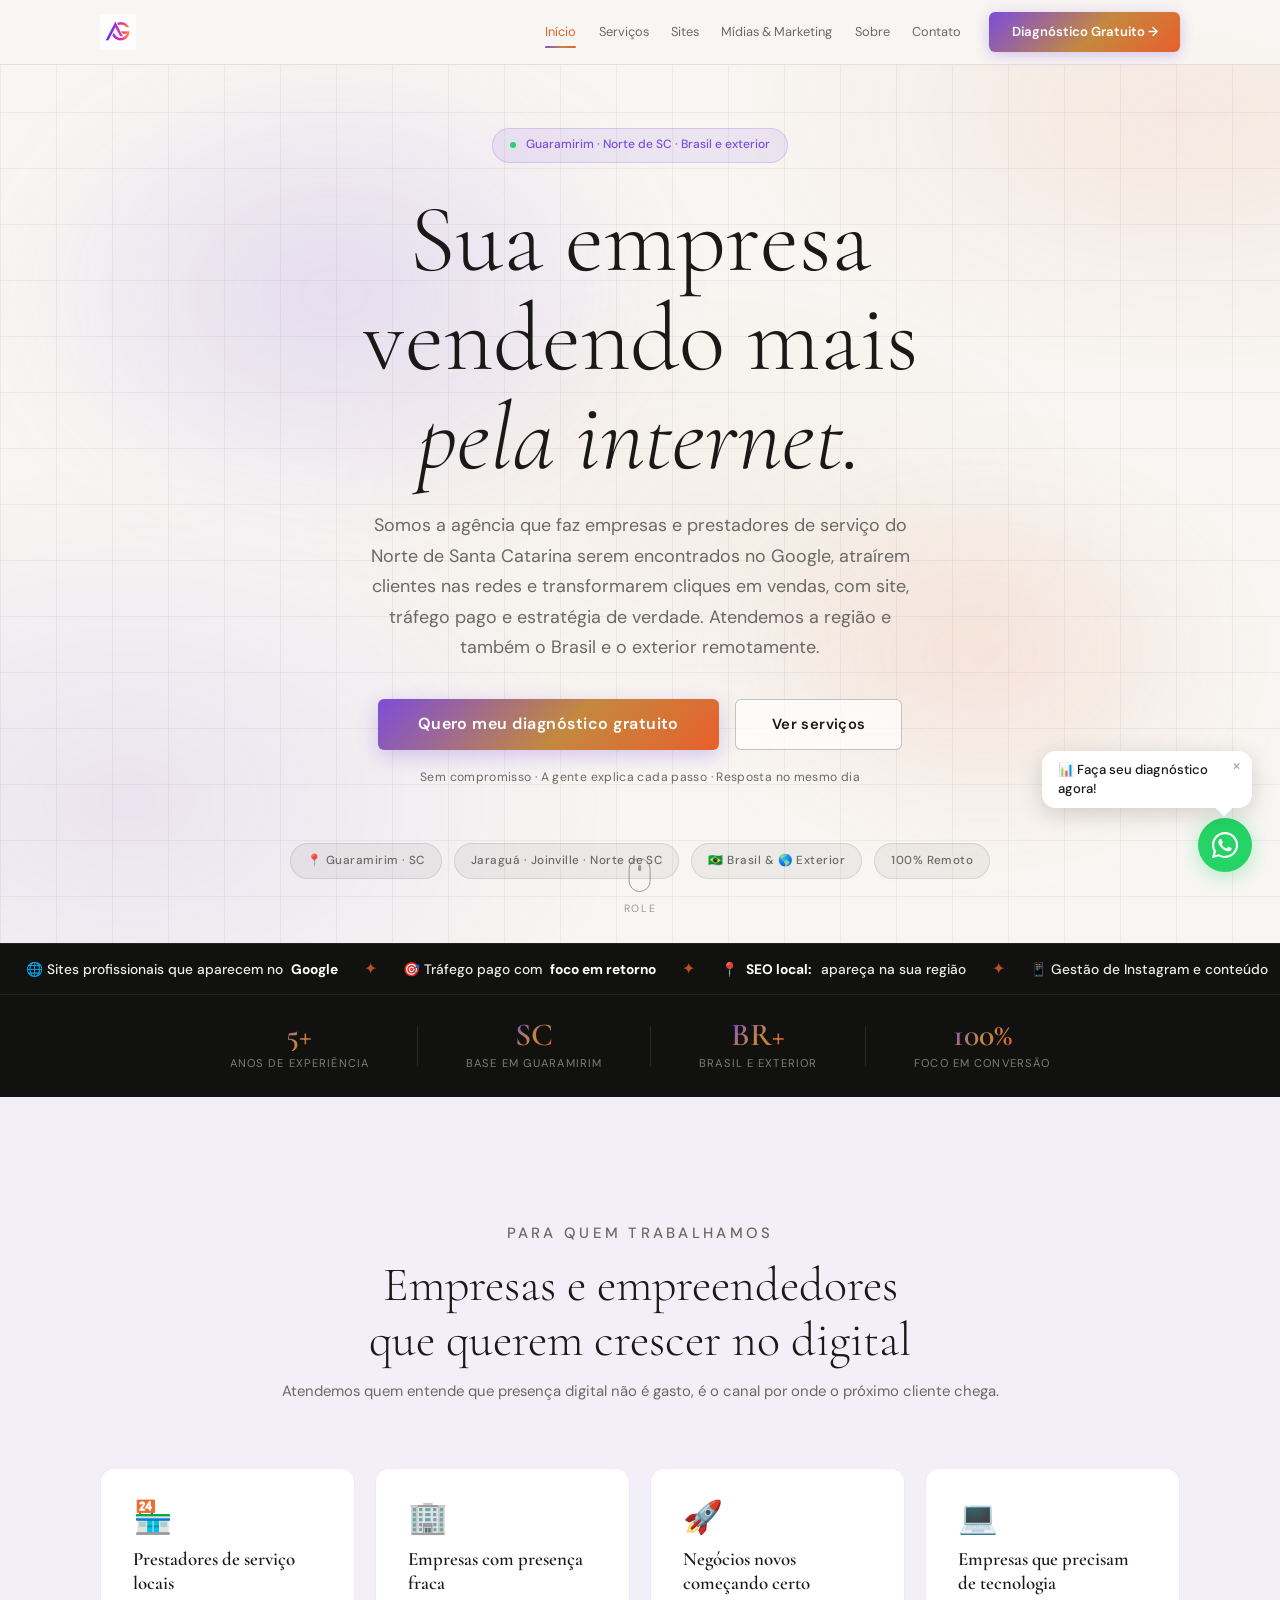
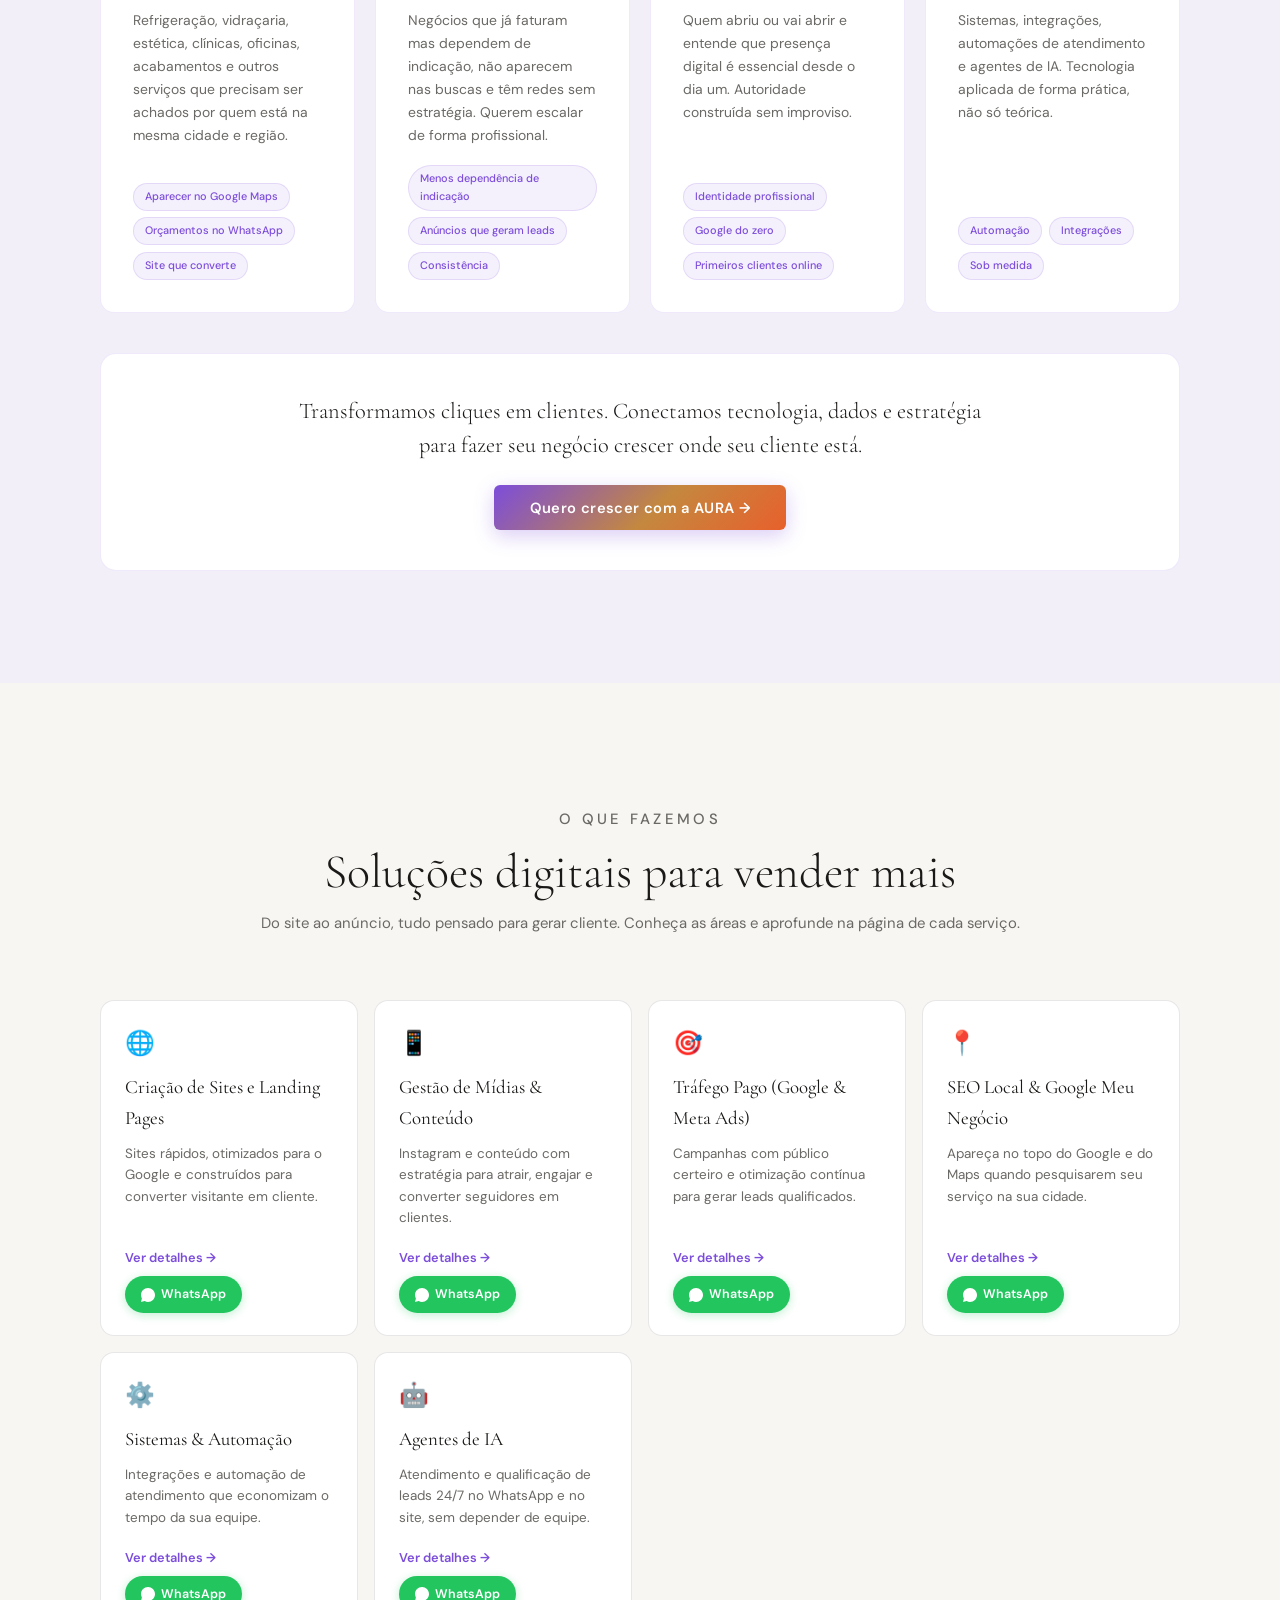
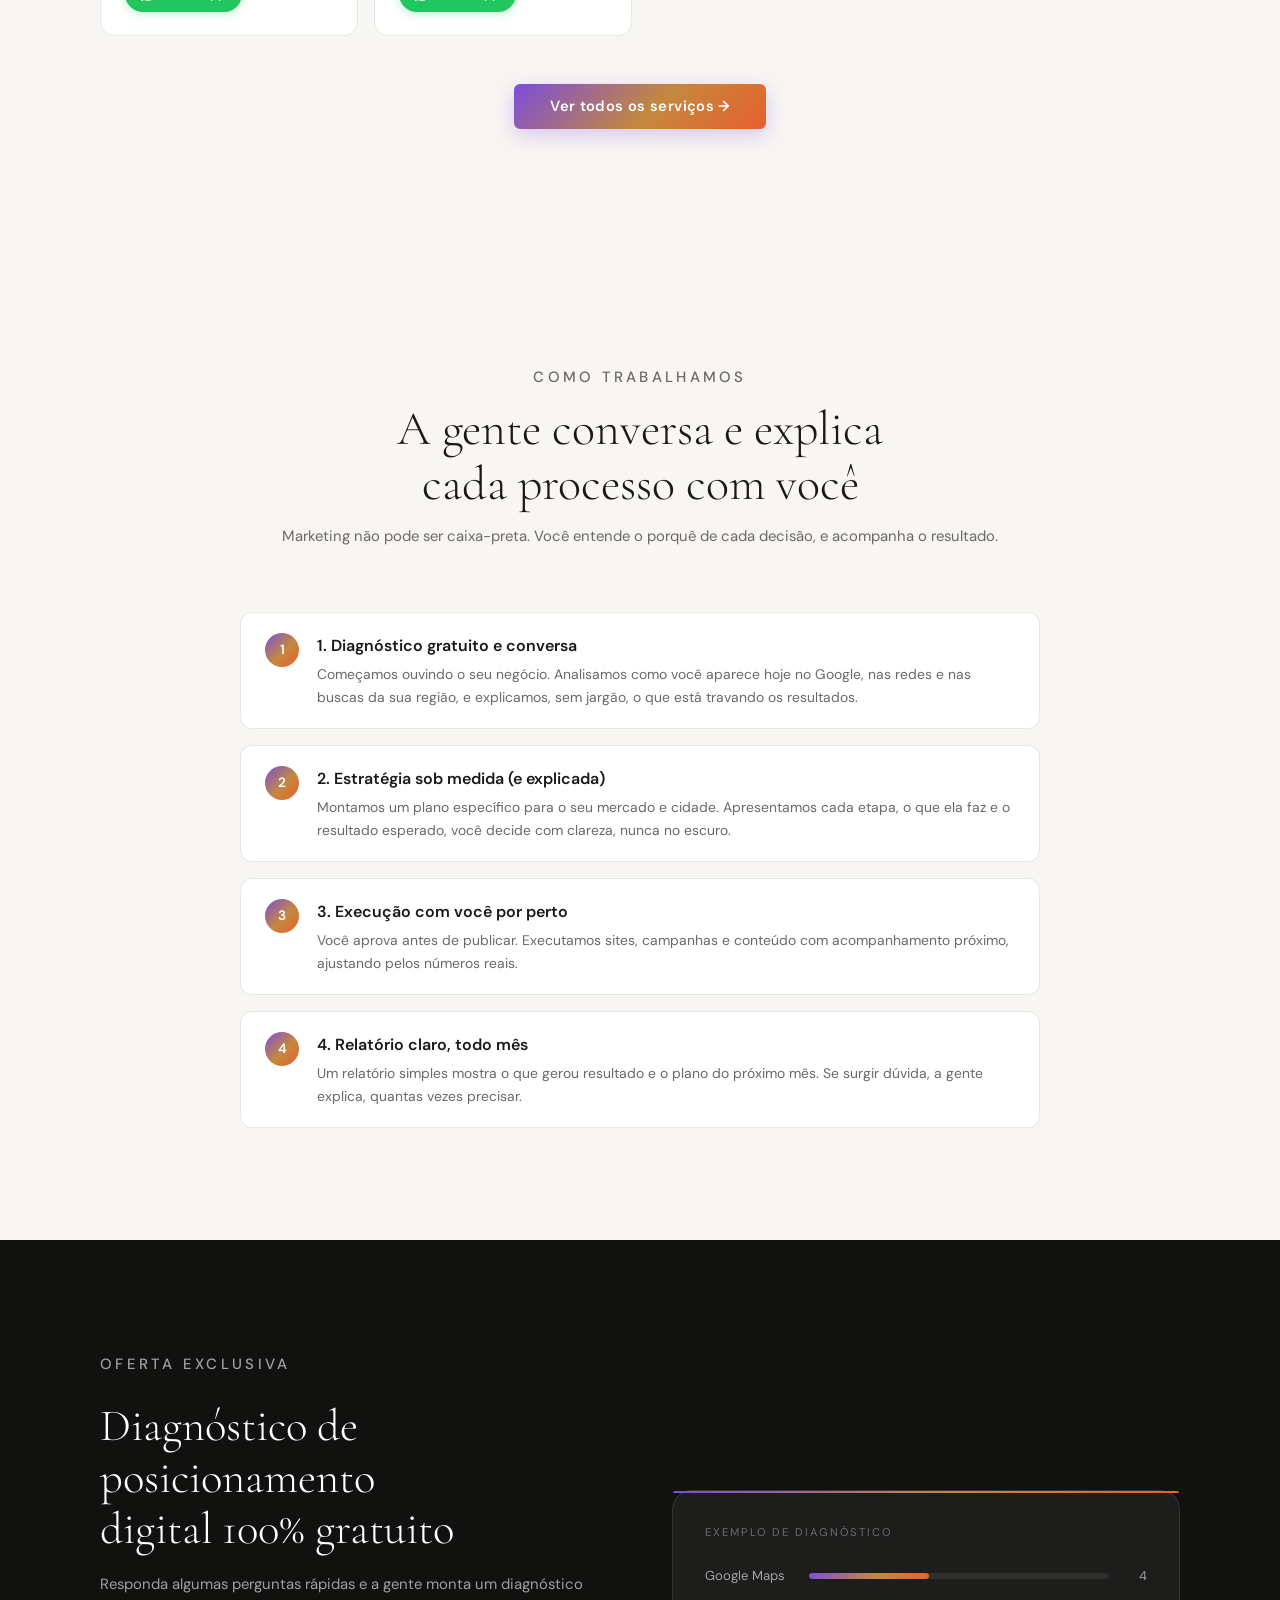
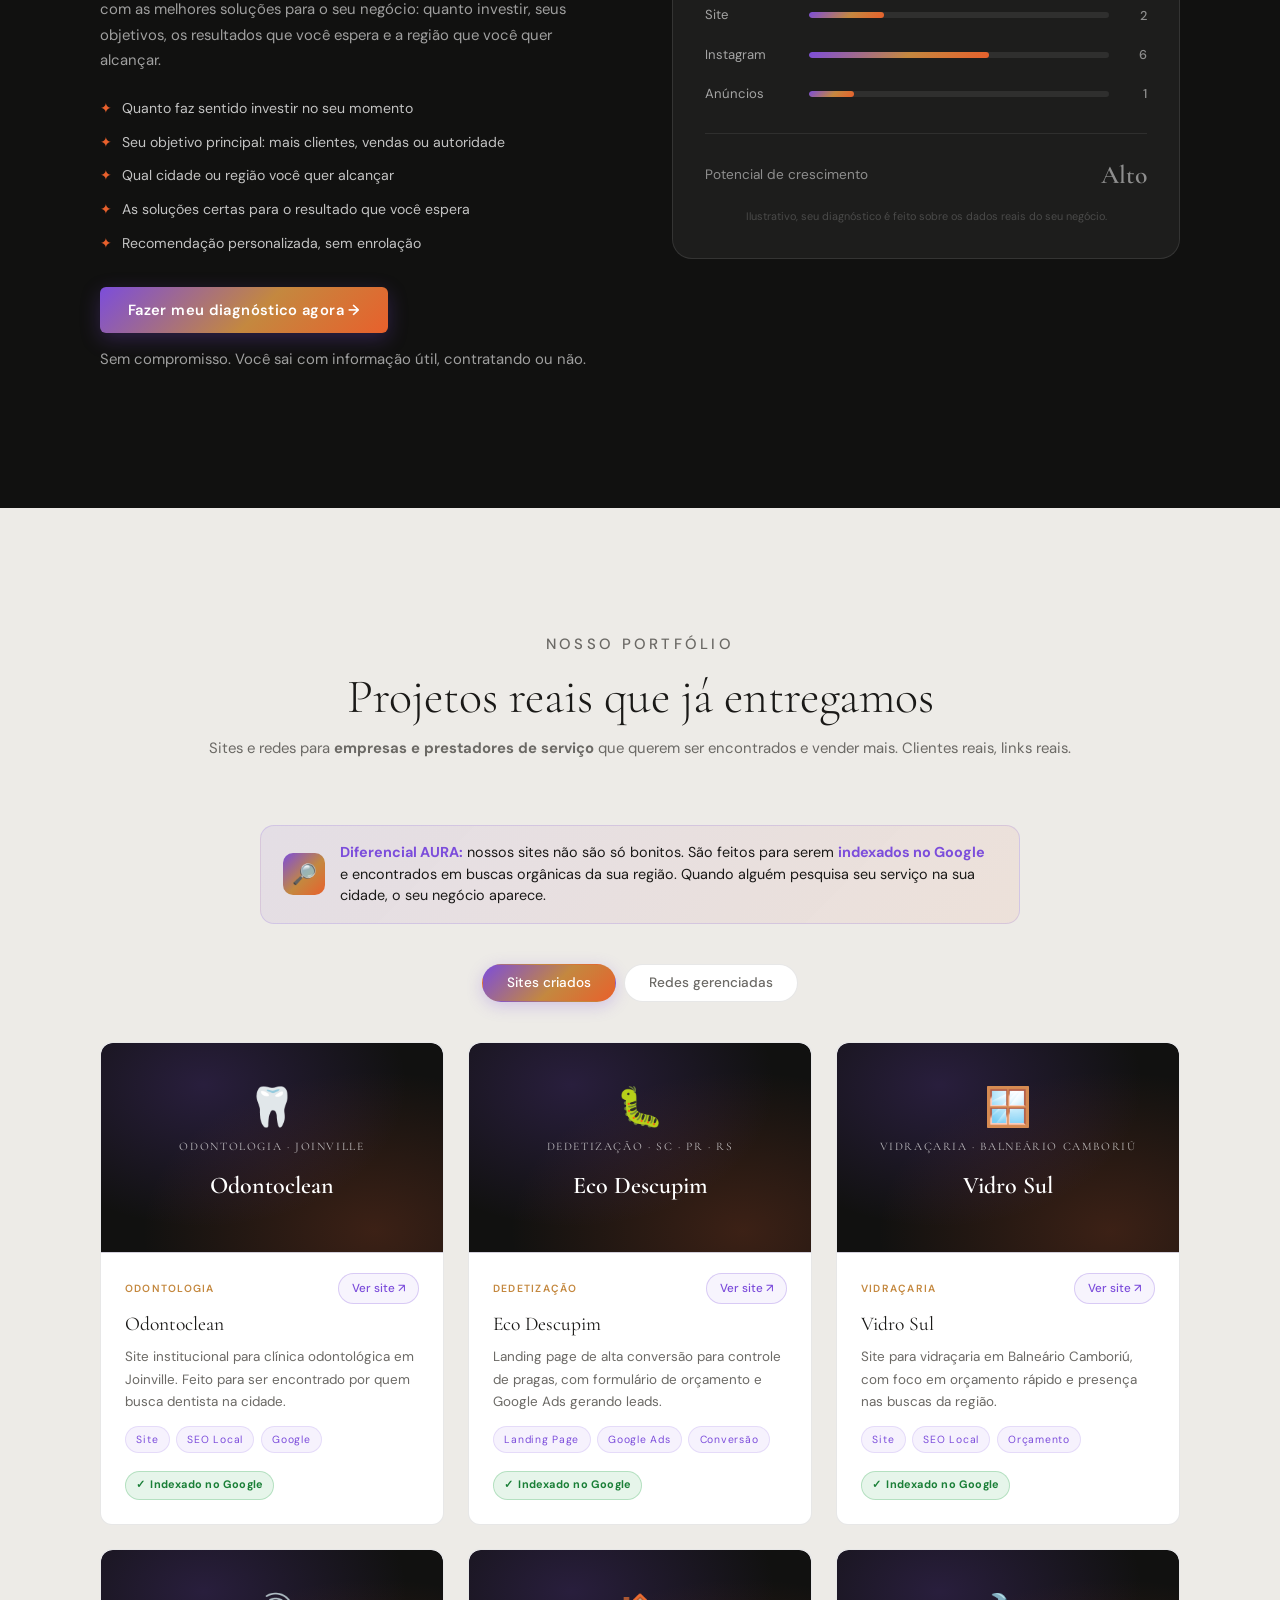
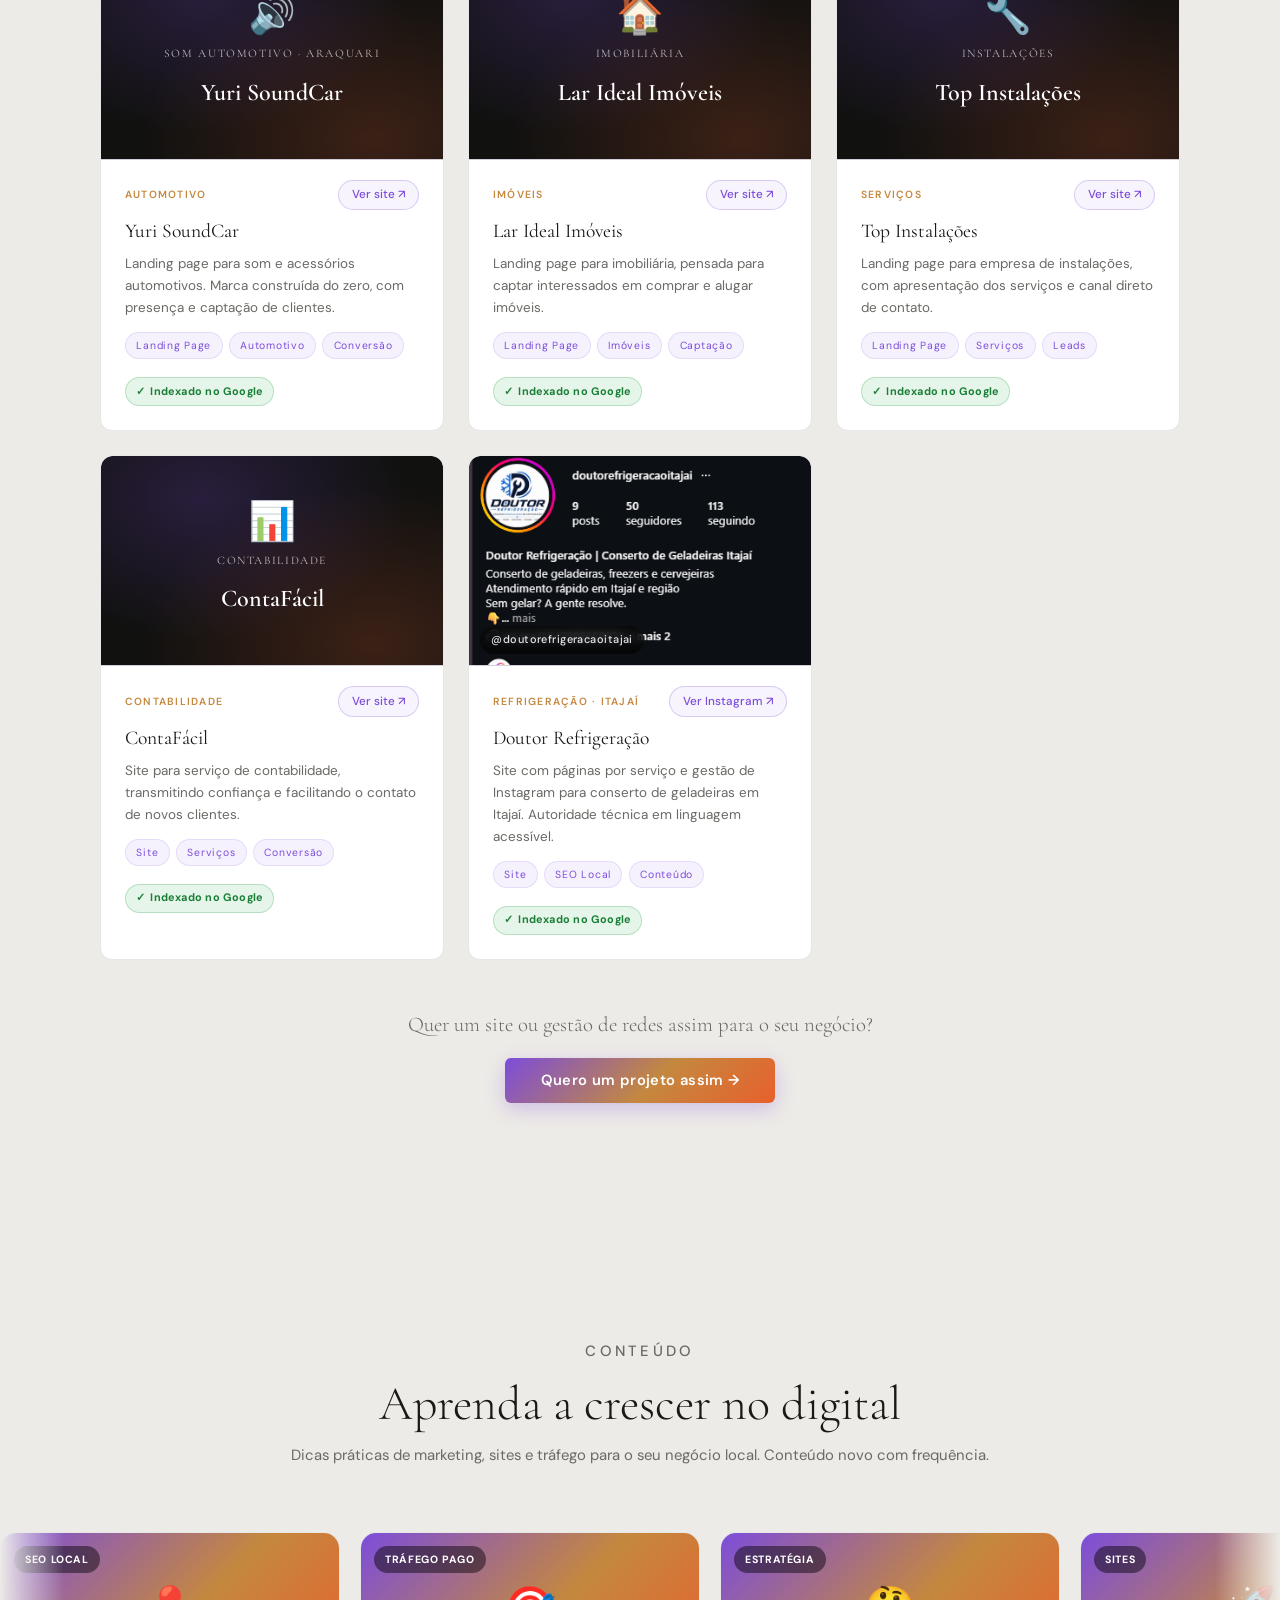
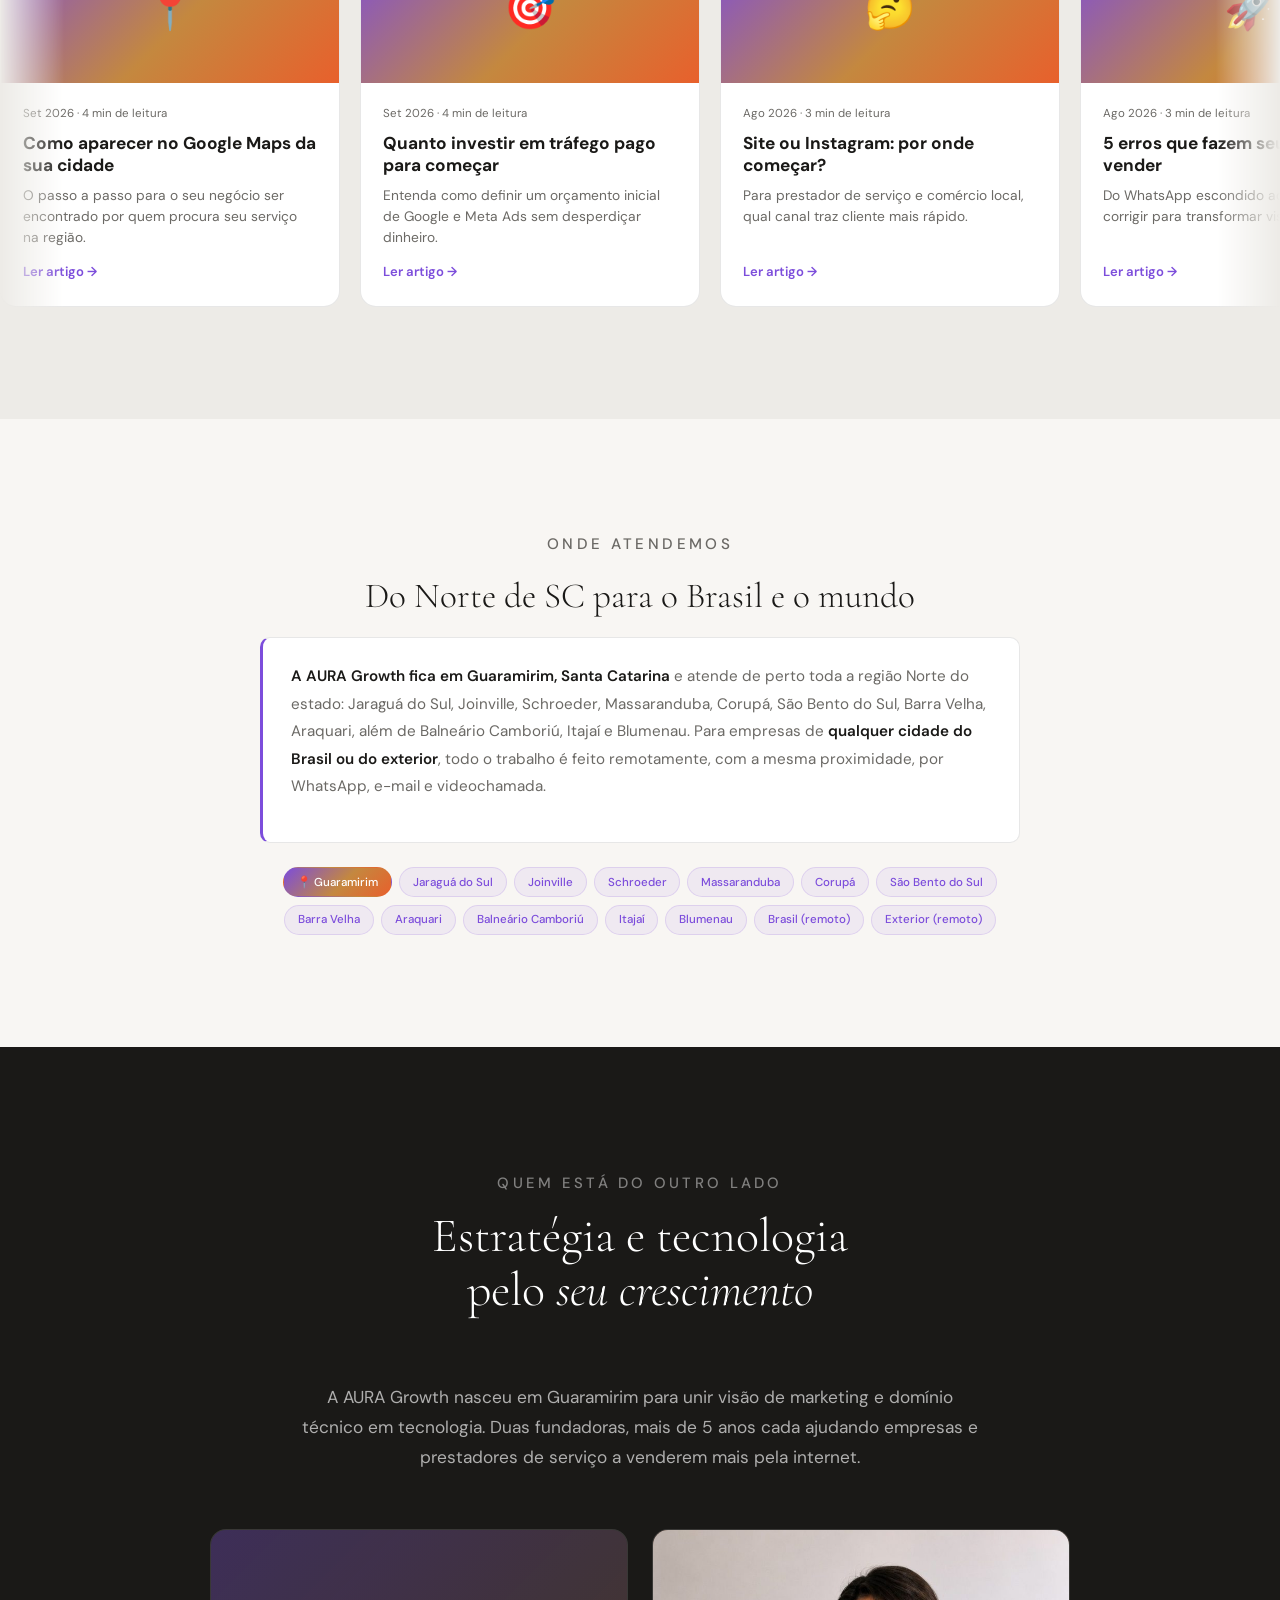
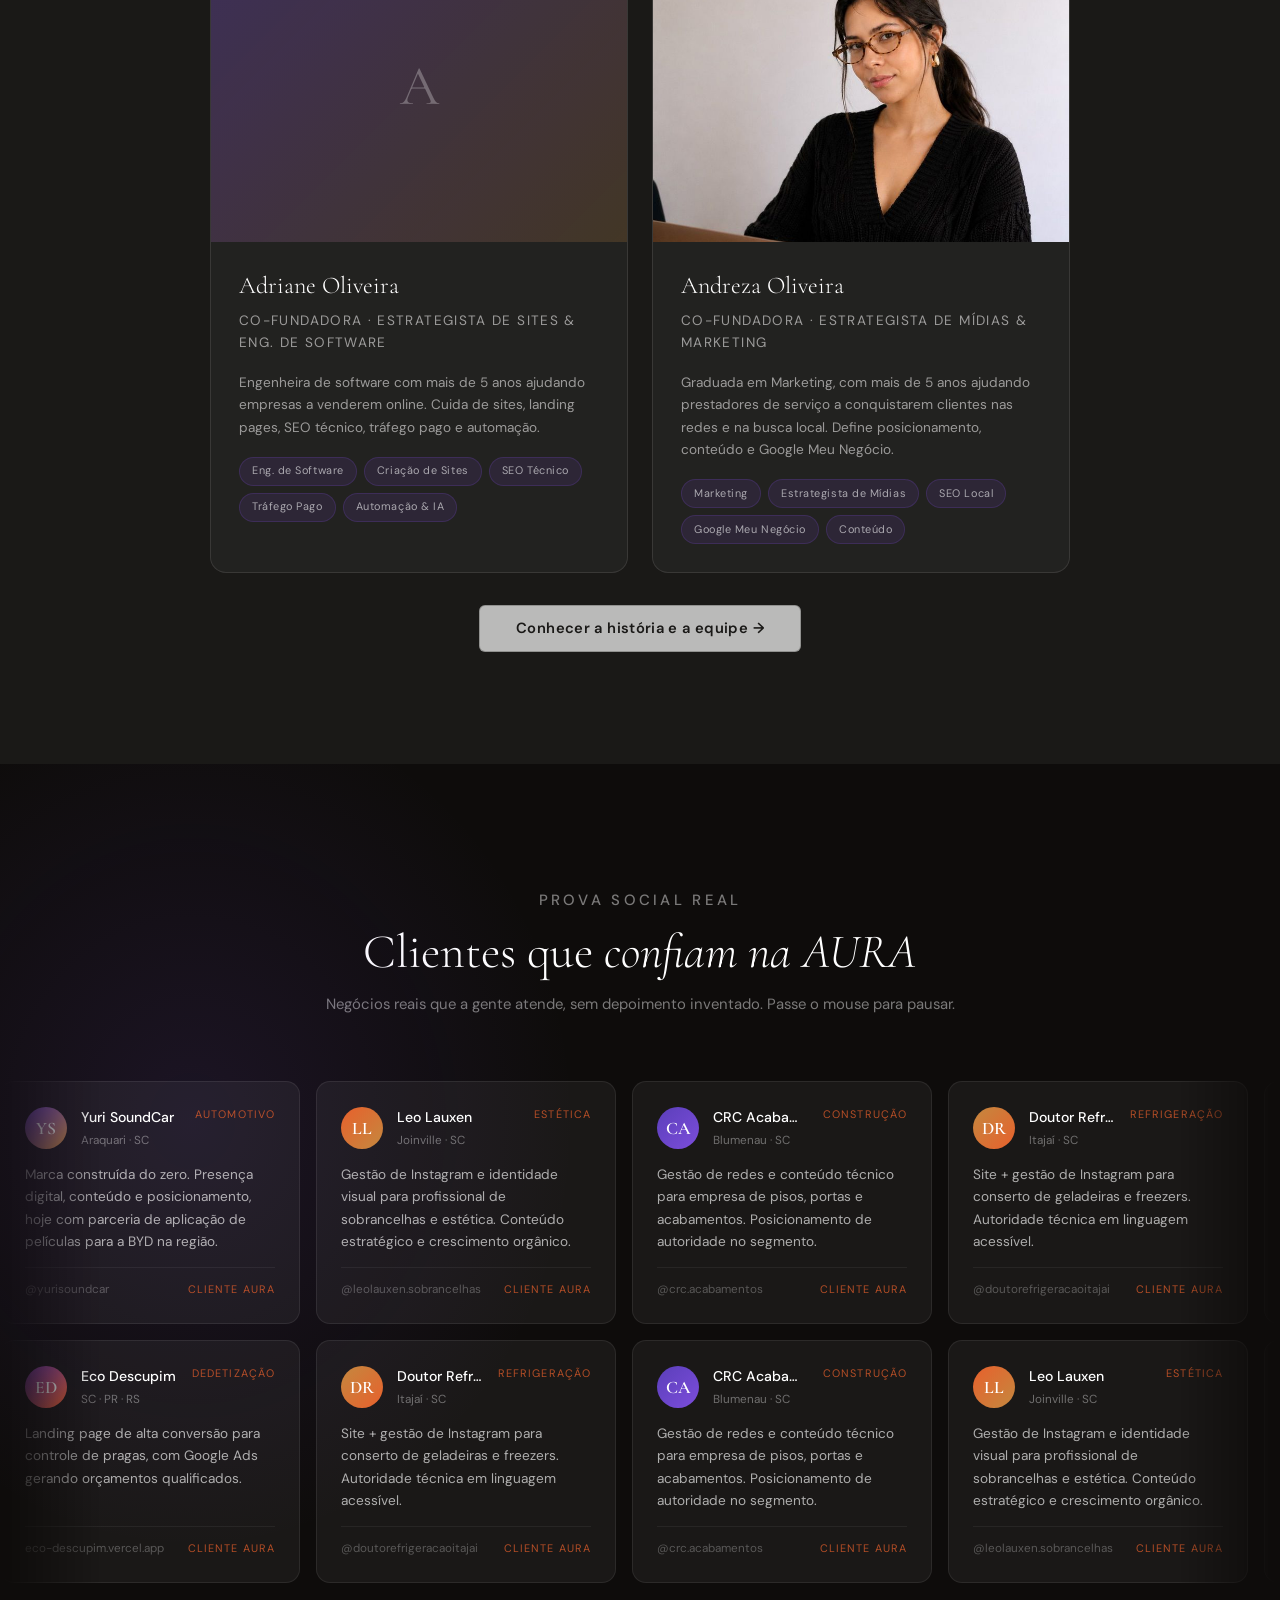
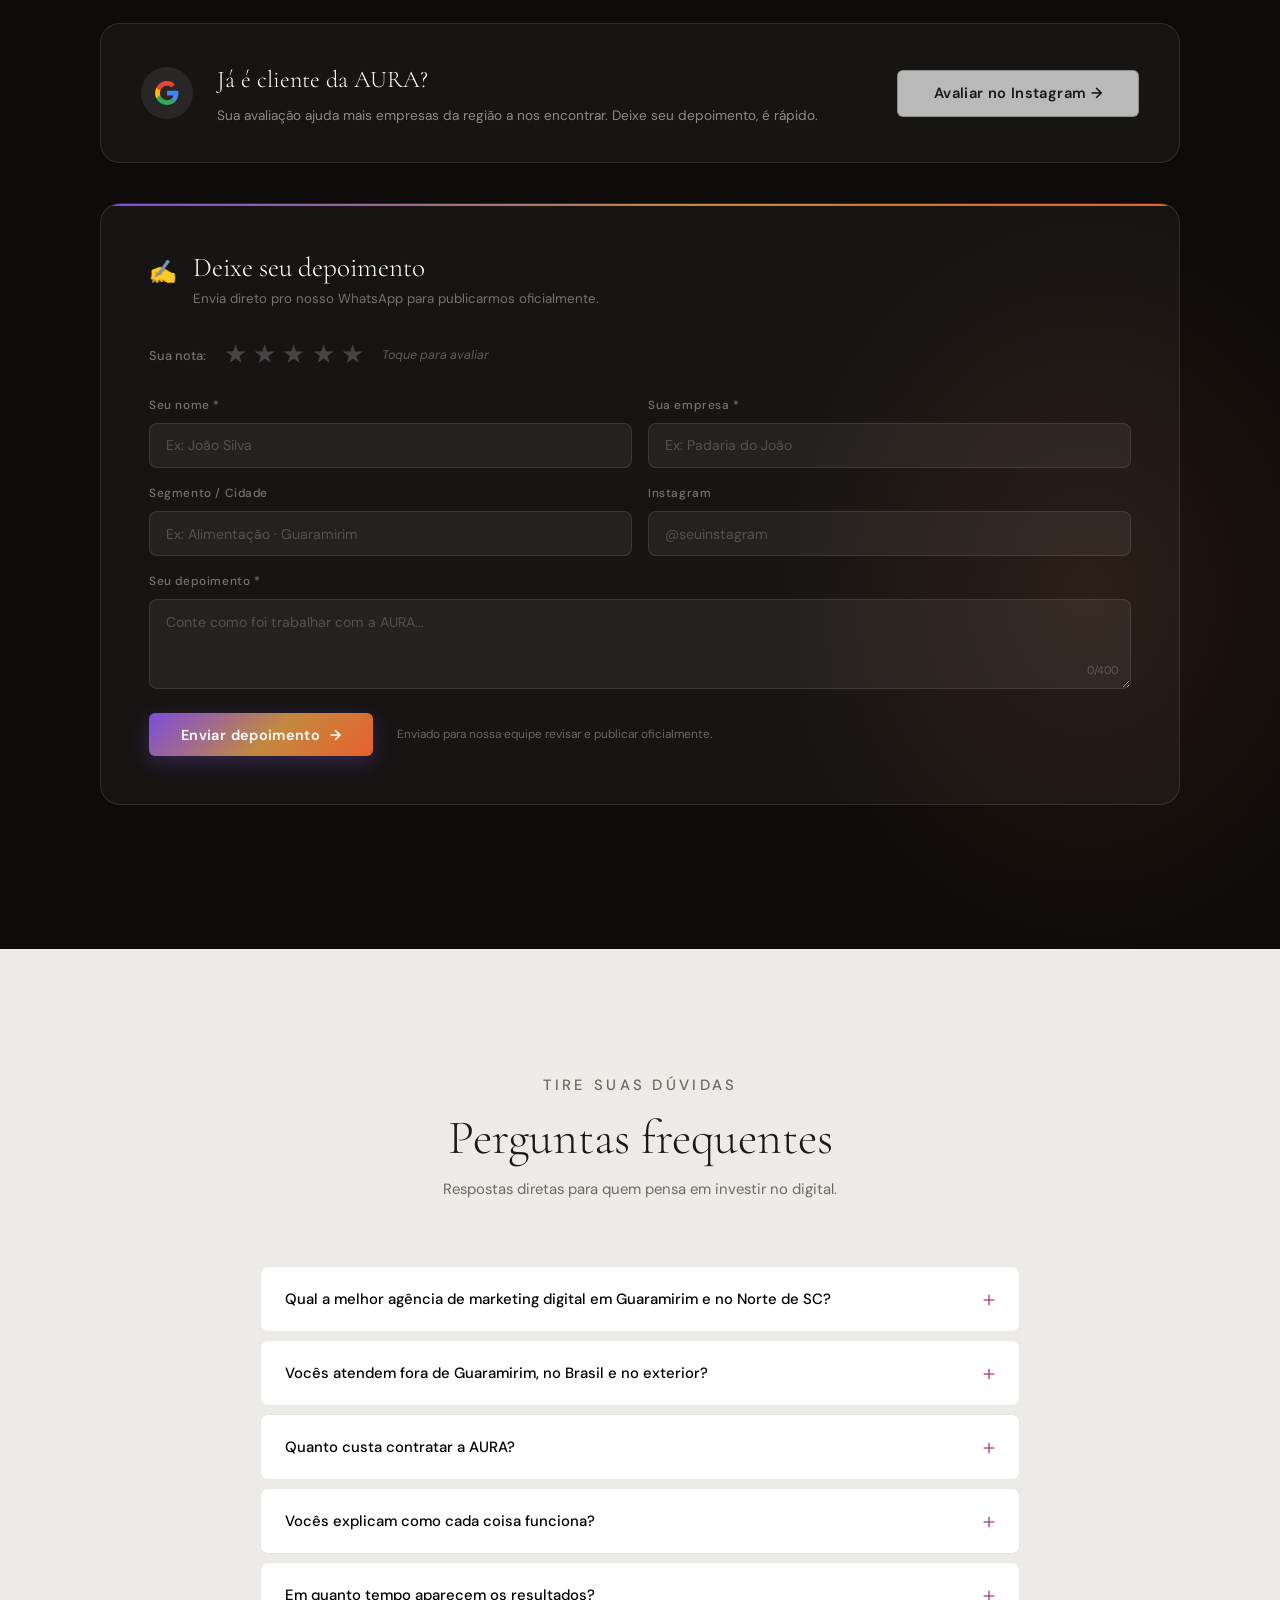
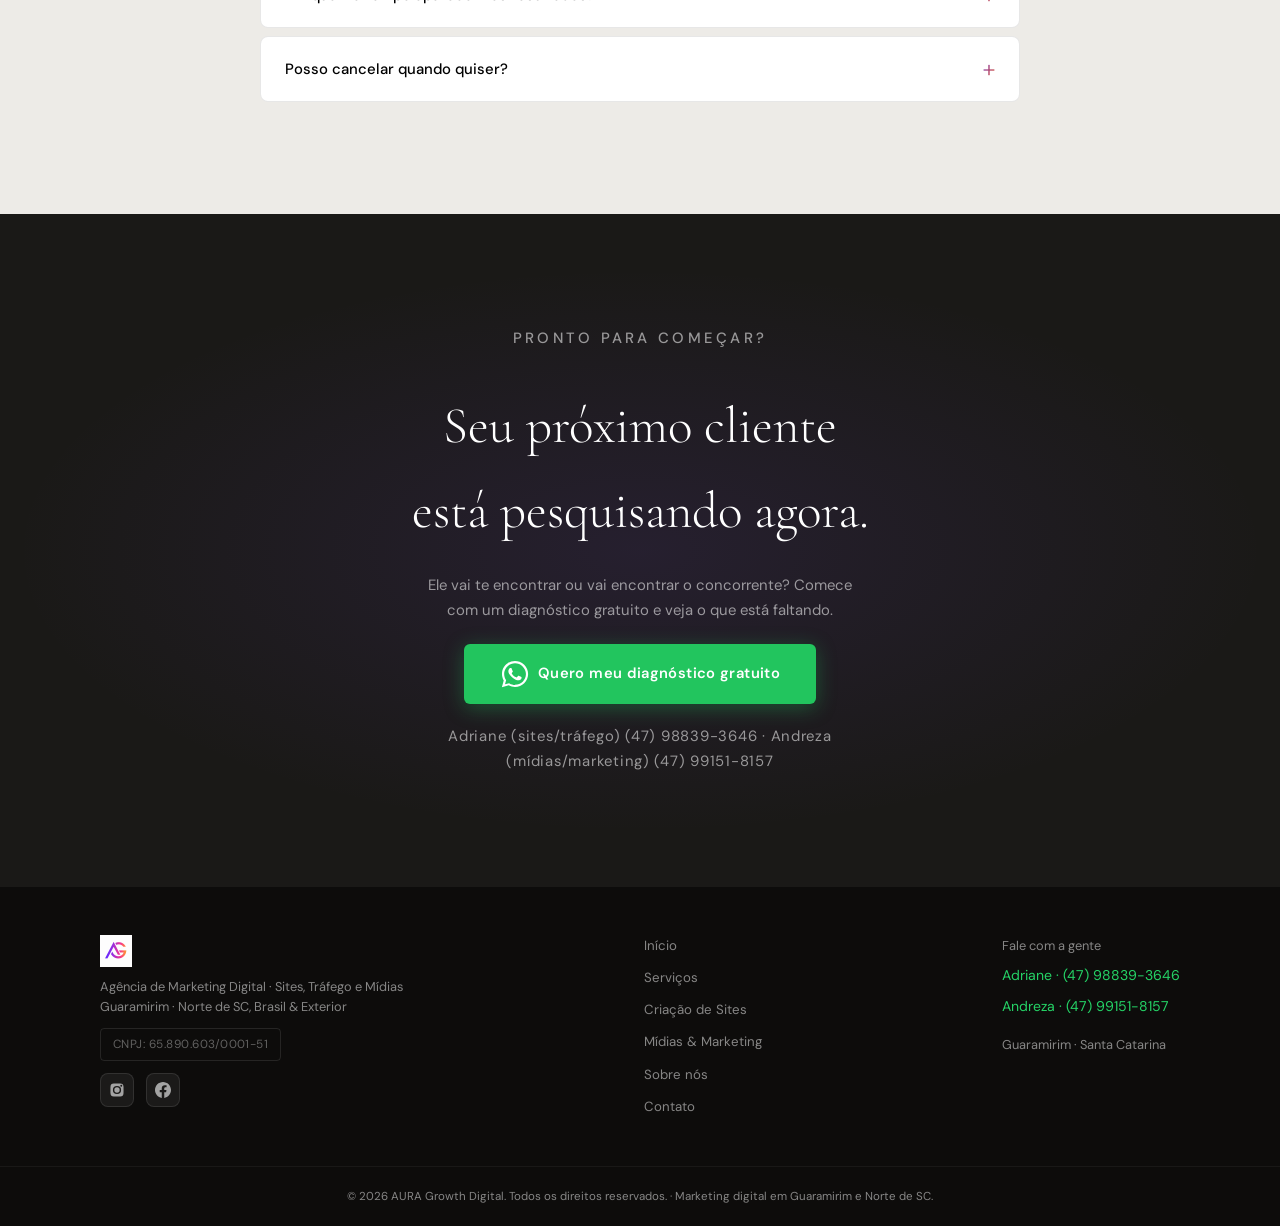
==== commit 3bae62ef: "Corrige estrutura do site Aura Growth" ====
--- a/index.html
+++ b/index.html
@@ -17,7 +17,7 @@
     <!-- End Google Tag Manager -->
     <meta charset="UTF-8" />
     <meta name="viewport" content="width=device-width, initial-scale=1.0" />
-    <title>Empresa de Marketing Digital em Guaramirim e Norte de SC | AURA Growth Soluções</title>
+    <title>Agência de Marketing Digital em Guaramirim e Norte de SC | AURA Growth</title>
     <meta
       name="description"
       content="Agência de marketing digital em Guaramirim (SC) que atende Jaraguá do Sul, Joinville e todo o Norte de Santa Catarina, e de forma remota o Brasil e o exterior. Criação de sites, tráfego pago, SEO local e gestão de mídias para empresas venderem mais. Diagnóstico gratuito no WhatsApp."
@@ -134,8 +134,8 @@
               }
             ],
             "founder": [
-              { "@type": "Person", "@id": "https://auragrowth.com.br/sobre.html#adriane" },
-              { "@type": "Person", "@id": "https://auragrowth.com.br/sobre.html#andreza" }
+              { "@type": "Person", "@id": "https://auragrowth.com.br/sobre#adriane" },
+              { "@type": "Person", "@id": "https://auragrowth.com.br/sobre#andreza" }
             ],
             "sameAs": [
               "https://www.instagram.com/agenciauragrowth/",
@@ -155,7 +155,7 @@
           },
           {
             "@type": "Person",
-            "@id": "https://auragrowth.com.br/sobre.html#adriane",
+            "@id": "https://auragrowth.com.br/sobre#adriane",
             "name": "Adriane Oliveira",
             "jobTitle": "Estrategista de Sites e Engenheira de Software",
             "worksFor": { "@id": "https://auragrowth.com.br/#org" },
@@ -173,7 +173,7 @@
           },
           {
             "@type": "Person",
-            "@id": "https://auragrowth.com.br/sobre.html#andreza",
+            "@id": "https://auragrowth.com.br/sobre#andreza",
             "name": "Andreza Oliveira",
             "jobTitle": "Estrategista de Mídias e Especialista em Marketing",
             "worksFor": { "@id": "https://auragrowth.com.br/#org" },
@@ -267,6 +267,7 @@
           <a href="contato.html">Contato</a>
         </nav>
         <a
+          data-gtm="whatsapp"
           href="https://wa.me/5547991518157?text=Ol%C3%A1%21%20Quero%20meu%20diagn%C3%B3stico%20de%20posicionamento%20digital%20gratuito."
           target="_blank"
           rel="noopener"
@@ -283,6 +284,7 @@
         <a href="sobre.html" class="ml">Sobre nós</a>
         <a href="contato.html" class="ml">Contato</a>
         <a
+          data-gtm="whatsapp"
           href="https://wa.me/5547991518157?text=Ol%C3%A1%21%20Quero%20meu%20diagn%C3%B3stico%20gratuito."
           target="_blank"
           rel="noopener"
@@ -303,8 +305,7 @@
           o Brasil e o exterior remotamente.
         </p>
         <div class="hero-cta">
-          <!-- DIAGNÓSTICO: leva à landing de triagem (diagnostico.html). Ao publicar essa LP no seu OUTRO domínio, troque o href pela URL de lá. -->
-          <a href="diagnostico.html" class="btn btn-grad btn-diag">Quero meu diagnóstico gratuito</a>
+          <a data-gtm="cta-diagnostico" href="diagnostico.html" class="btn btn-grad btn-diag">Quero meu diagnóstico gratuito</a>
           <a href="servicos.html" class="btn btn-out">Ver serviços</a>
         </div>
         <p class="hero-trust">Sem compromisso · A gente explica cada passo · Resposta no mesmo dia</p>
@@ -317,13 +318,6 @@
       </div>
     </section>
 
-    <!-- ══════════════════════════════════════════════════════════════
-         FAIXA DE OFERTAS/SOLUÇÕES (passa em loop). Para editar textos e
-         preços, altere os <span class="offer-item"> abaixo. O conteúdo é
-         duplicado (2x) só para o loop ficar contínuo, edite os DOIS blocos
-         ou, mais fácil, me peça pra ajustar. Preços reais: manutenção R$90/mês,
-         consultoria R$250. Não invente valores.
-         ══════════════════════════════════════════════════════════════ -->
     <div class="offer-ticker" aria-hidden="true">
       <div class="offer-track" id="offerTrack">
         <span class="offer-item">🌐 Sites profissionais que aparecem no <b>Google</b></span
@@ -411,6 +405,7 @@
             está.
           </p>
           <a
+            data-gtm="whatsapp"
             href="https://wa.me/5547991518157?text=Ol%C3%A1%21%20Me%20identifico%20com%20o%20perfil%20de%20cliente%20da%20AURA%20e%20quero%20crescer."
             target="_blank"
             rel="noopener"
@@ -428,21 +423,15 @@
           <h2>Soluções digitais para vender mais</h2>
           <p>Do site ao anúncio, tudo pensado para gerar cliente. Conheça as áreas e aprofunde na página de cada serviço.</p>
         </div>
-        <!-- ══════════════════════════════════════════════════════════════
- CARDS DE SERVIÇO, cada um com 2 ações: "Ver detalhes/página" e "WhatsApp".
- O botão WhatsApp abre a conversa JÁ com a mensagem do serviço preenchida.
- Roteamento: Sites/Tráfego/Tecnologia/IA -> Adriane (5547988393646)
-             Mídias/SEO local            -> Andreza (5547991518157)
- Para mudar o texto, edite o trecho depois de "?text=" (use %20 = espaço).
- ══════════════════════════════════════════════════════════════ -->
         <div class="svc-links">
-          <div class="svc-link rv">
+          <div class="svc-link rv" data-gtm="servico-card">
             <span class="svc-ic">🌐</span>
             <h3>Criação de Sites e Landing Pages</h3>
             <p>Sites rápidos, otimizados para o Google e construídos para converter visitante em cliente.</p>
             <div class="svc-actions">
               <a href="criacao-de-sites.html" class="svc-go">Ver detalhes →</a
               ><a
+                data-gtm="whatsapp"
                 href="https://wa.me/5547988393646?text=Ol%C3%A1%20Adriane%21%20Tenho%20interesse%20em%20Cria%C3%A7%C3%A3o%20de%20Sites.%20Pode%20me%20explicar%20como%20funciona%3F"
                 target="_blank"
                 rel="noopener"
@@ -458,13 +447,14 @@
               >
             </div>
           </div>
-          <div class="svc-link rv">
+          <div class="svc-link rv" data-gtm="servico-card">
             <span class="svc-ic">📱</span>
             <h3>Gestão de Mídias &amp; Conteúdo</h3>
             <p>Instagram e conteúdo com estratégia para atrair, engajar e converter seguidores em clientes.</p>
             <div class="svc-actions">
               <a href="gestao-de-midias-e-marketing.html" class="svc-go">Ver detalhes →</a
               ><a
+                data-gtm="whatsapp"
                 href="https://wa.me/5547991518157?text=Ol%C3%A1%20Andreza%21%20Tenho%20interesse%20em%20Gest%C3%A3o%20de%20M%C3%ADdias%20e%20Conte%C3%BAdo.%20Pode%20me%20explicar%20como%20funciona%3F"
                 target="_blank"
                 rel="noopener"
@@ -480,13 +470,14 @@
               >
             </div>
           </div>
-          <div class="svc-link rv">
+          <div class="svc-link rv" data-gtm="servico-card">
             <span class="svc-ic">🎯</span>
             <h3>Tráfego Pago (Google &amp; Meta Ads)</h3>
             <p>Campanhas com público certeiro e otimização contínua para gerar leads qualificados.</p>
             <div class="svc-actions">
               <a href="servicos.html#trafego" class="svc-go">Ver detalhes →</a
               ><a
+                data-gtm="whatsapp"
                 href="https://wa.me/5547988393646?text=Ol%C3%A1%20Adriane%21%20Tenho%20interesse%20em%20Tr%C3%A1fego%20Pago.%20Pode%20me%20explicar%20como%20funciona%3F"
                 target="_blank"
                 rel="noopener"
@@ -502,13 +493,14 @@
               >
             </div>
           </div>
-          <div class="svc-link rv">
+          <div class="svc-link rv" data-gtm="servico-card">
             <span class="svc-ic">📍</span>
             <h3>SEO Local &amp; Google Meu Negócio</h3>
             <p>Apareça no topo do Google e do Maps quando pesquisarem seu serviço na sua cidade.</p>
             <div class="svc-actions">
               <a href="servicos.html#seo-local" class="svc-go">Ver detalhes →</a
               ><a
+                data-gtm="whatsapp"
                 href="https://wa.me/5547991518157?text=Ol%C3%A1%20Andreza%21%20Tenho%20interesse%20em%20SEO%20Local%20e%20Google%20Meu%20Neg%C3%B3cio.%20Pode%20me%20explicar%20como%20funciona%3F"
                 target="_blank"
                 rel="noopener"
@@ -524,13 +516,14 @@
               >
             </div>
           </div>
-          <div class="svc-link rv">
+          <div class="svc-link rv" data-gtm="servico-card">
             <span class="svc-ic">⚙️</span>
             <h3>Sistemas &amp; Automação</h3>
             <p>Integrações e automação de atendimento que economizam o tempo da sua equipe.</p>
             <div class="svc-actions">
               <a href="servicos.html#tecnologia" class="svc-go">Ver detalhes →</a
               ><a
+                data-gtm="whatsapp"
                 href="https://wa.me/5547988393646?text=Ol%C3%A1%20Adriane%21%20Tenho%20interesse%20em%20Sistemas%20e%20Automa%C3%A7%C3%A3o.%20Pode%20me%20explicar%20como%20funciona%3F"
                 target="_blank"
                 rel="noopener"
@@ -546,13 +539,14 @@
               >
             </div>
           </div>
-          <div class="svc-link rv">
+          <div class="svc-link rv" data-gtm="servico-card">
             <span class="svc-ic">🤖</span>
             <h3>Agentes de IA</h3>
             <p>Atendimento e qualificação de leads 24/7 no WhatsApp e no site, sem depender de equipe.</p>
             <div class="svc-actions">
               <a href="servicos.html#ia" class="svc-go">Ver detalhes →</a
               ><a
+                data-gtm="whatsapp"
                 href="https://wa.me/5547988393646?text=Ol%C3%A1%20Adriane%21%20Tenho%20interesse%20em%20Agentes%20de%20IA.%20Pode%20me%20explicar%20como%20funciona%3F"
                 target="_blank"
                 rel="noopener"
@@ -643,7 +637,7 @@
               <li><span class="di">✦</span> As soluções certas para o resultado que você espera</li>
               <li><span class="di">✦</span> Recomendação personalizada, sem enrolação</li>
             </ul>
-            <a href="diagnostico.html" class="btn btn-grad diag-btn">Fazer meu diagnóstico agora →</a>
+            <a data-gtm="cta-diagnostico" href="diagnostico.html" class="btn btn-grad diag-btn">Fazer meu diagnóstico agora →</a>
             <p class="diag-sub">Sem compromisso. Você sai com informação útil, contratando ou não.</p>
           </div>
           <div class="diag-right">
@@ -700,13 +694,6 @@
           <button class="port-tab active" data-cat="servicos">Sites criados</button
           ><button class="port-tab" data-cat="empresas">Redes gerenciadas</button>
         </div>
-        <!-- ══════════════════════════════════════════════════════════════
- PORTFÓLIO / CASES. Para ADICIONAR UM CASE novo, copie um bloco <div class="port-card rv">
- abaixo e troque: imagem (src, coloque o arquivo na pasta), alt, o segmento, o link
- (Visitar/Instagram), o <h3> nome, o <p> descrição e as <span> tags. Para CASE COM
- PRINT de site use <img class="port-preview-img">; sem print, use <div class="port-mock">.
- Regra AURA: só cases REAIS, nada inventado.
- ══════════════════════════════════════════════════════════════ -->
         <div class="port-grid" id="portServicos">
           <div class="port-card rv">
             <div class="port-preview">
@@ -957,6 +944,7 @@
         <div class="port-cta rv">
           <p>Quer um site ou gestão de redes assim para o seu negócio?</p>
           <a
+            data-gtm="whatsapp"
             href="https://wa.me/5547991518157?text=Ol%C3%A1%21%20Vi%20o%20portf%C3%B3lio%20da%20AURA%20e%20quero%20um%20projeto%20para%20o%20meu%20neg%C3%B3cio."
             target="_blank"
             rel="noopener"
@@ -967,10 +955,6 @@
       </div>
     </section>
 
-    <!-- ══════════════════════════════════════════════════════════════
-         BLOG (slider que passa em loop). Os posts saem do array POSTS em
-         assets/script.js, edite lá para publicar/editar conteúdos.
-         ══════════════════════════════════════════════════════════════ -->
     <section id="blog" class="sec blog-sec">
       <div class="w">
         <div class="sh rv">
@@ -1151,7 +1135,7 @@
             </div>
           </div>
           <div class="dep-form-footer">
-            <button class="btn btn-grad dep-btn" id="depSubmit">
+            <button class="btn btn-grad dep-btn" id="depSubmit" data-gtm="avaliacao-enviar">
               <span id="depBtnTxt">Enviar depoimento</span><span class="dep-btn-arrow">→</span>
             </button>
             <p class="dep-disclaimer">Enviado para nossa equipe revisar e publicar oficialmente.</p>
@@ -1239,17 +1223,15 @@
           <h2>Seu próximo cliente<br />está pesquisando agora.</h2>
           <p>Ele vai te encontrar ou vai encontrar o concorrente? Comece com um diagnóstico gratuito e veja o que está faltando.</p>
           <a
+            data-gtm="whatsapp"
             href="https://wa.me/5547991518157?text=Ol%C3%A1%21%20Quero%20meu%20diagn%C3%B3stico%20de%20posicionamento%20digital%20gratuito."
             target="_blank"
             rel="noopener"
             class="btn btn-wa"
           >
-            <svg xmlns="http://www.w3.org/2000/svg" viewBox="0 0 24 24" fill="currentColor" width="22" height="22">
+            <svg xmlns="http://www.w3.org/2000/svg" viewBox="0 0 448 512" fill="currentColor" width="30" height="30" aria-hidden="true">
               <path
-                d="M17.472 14.382c-.297-.149-1.758-.867-2.03-.967-.273-.099-.471-.148-.67.15-.197.297-.767.966-.94 1.164-.173.199-.347.223-.644.075-.297-.15-1.255-.463-2.39-1.475-.883-.788-1.48-1.761-1.653-2.059-.173-.297-.018-.458.13-.606.134-.133.298-.347.446-.52.149-.174.198-.298.298-.497.099-.198.05-.371-.025-.52-.075-.149-.669-1.612-.916-2.207-.242-.579-.487-.5-.669-.51-.173-.008-.371-.01-.57-.01-.198 0-.52.074-.792.372-.272.297-1.04 1.016-1.04 2.479 0 1.462 1.065 2.875 1.213 3.074.149.198 2.096 3.2 5.077 4.487.709.306 1.262.489 1.694.625.712.227 1.36.195 1.871.118.571-.085 1.758-.719 2.006-1.413.248-.694.248-1.289.173-1.413z"
-              />
-              <path
-                d="M12 0C5.373 0 0 5.373 0 12c0 2.122.552 4.109 1.518 5.834L0 24l6.336-1.662A11.945 11.945 0 0012 24c6.627 0 12-5.373 12-12S18.627 0 12 0z"
+                d="M380.9 97.1C339 55.1 283.2 32 223.9 32c-122.4 0-222 99.6-222 222 0 39.1 10.2 77.3 29.6 111L0 480l117.7-30.9c32.4 17.7 68.9 27 106.1 27h.1c122.3 0 224.1-99.6 224.1-222 0-59.3-25.2-115-67.1-157zM223.9 442.3c-33.2 0-65.7-8.9-94-25.7l-6.7-4-69.8 18.3L72 361.7l-4.4-7c-18.5-29.4-28.2-63.3-28.2-98.2 0-101.7 82.8-184.5 184.6-184.5 49.3 0 95.6 19.2 130.4 54.1 34.8 34.9 56.2 81.2 56.1 130.5 0 101.8-84.9 184.7-186.6 184.7zm101.2-138.2c-5.5-2.8-32.8-16.2-37.9-18-5.1-1.9-8.8-2.8-12.5 2.8-3.7 5.6-14.3 18-17.6 21.8-3.2 3.7-6.5 4.2-12 1.4-32.6-16.3-54-29.1-75.5-66-5.7-9.8 5.7-9.1 16.3-30.3 1.8-3.7.9-6.9-.5-9.7-1.4-2.8-12.5-30.1-17.1-41.2-4.5-10.8-9.1-9.3-12.5-9.5-3.2-.2-6.9-.2-10.6-.2-3.7 0-9.7 1.4-14.8 6.9-5.1 5.6-19.4 19-19.4 46.3 0 27.3 19.9 53.7 22.6 57.4 2.8 3.7 39.1 59.7 94.8 83.8 35.2 15.2 49 16.5 66.6 13.9 10.7-1.6 32.8-13.4 37.4-26.4 4.6-13 4.6-24.1 3.2-26.4-1.3-2.5-5-3.9-10.5-6.6z"
               />
             </svg>
             Quero meu diagnóstico gratuito
@@ -1291,8 +1273,8 @@
         </div>
         <div class="foot-con">
           <p>Fale com a gente</p>
-          <a href="https://wa.me/5547988393646" target="_blank" rel="noopener">Adriane · (47) 98839-3646</a
-          ><a href="https://wa.me/5547991518157" target="_blank" rel="noopener">Andreza · (47) 99151-8157</a>
+          <a data-gtm="whatsapp" href="https://wa.me/5547988393646" target="_blank" rel="noopener">Adriane · (47) 98839-3646</a
+          ><a data-gtm="whatsapp" href="https://wa.me/5547991518157" target="_blank" rel="noopener">Andreza · (47) 99151-8157</a>
           <p style="margin-top: 0.5rem">Guaramirim · Santa Catarina</p>
         </div>
       </div>
@@ -1303,6 +1285,7 @@
 
     <div class="waf-wrap">
       <a
+        data-gtm="whatsapp"
         href="https://wa.me/5547991518157?text=Ol%C3%A1%21%20Quero%20meu%20diagn%C3%B3stico%20de%20posicionamento%20digital%20gratuito."
         target="_blank"
         rel="noopener"
@@ -1313,20 +1296,19 @@
         </button></a
       >
       <a
+        data-gtm="whatsapp"
         href="https://wa.me/5547991518157?text=Ol%C3%A1%21%20Quero%20meu%20diagn%C3%B3stico%20gratuito."
         target="_blank"
         rel="noopener"
         class="waf"
         aria-label="Falar no WhatsApp com a AURA Growth"
-        ><svg xmlns="http://www.w3.org/2000/svg" viewBox="0 0 24 24" fill="currentColor" width="28" height="28">
+        ><svg xmlns="http://www.w3.org/2000/svg" viewBox="0 0 448 512" fill="currentColor" width="30" height="30" aria-hidden="true">
           <path
-            d="M17.472 14.382c-.297-.149-1.758-.867-2.03-.967-.273-.099-.471-.148-.67.15-.197.297-.767.966-.94 1.164-.173.199-.347.223-.644.075-.297-.15-1.255-.463-2.39-1.475-.883-.788-1.48-1.761-1.653-2.059-.173-.297-.018-.458.13-.606.134-.133.298-.347.446-.52.149-.174.198-.298.298-.497.099-.198.05-.371-.025-.52-.075-.149-.669-1.612-.916-2.207-.242-.579-.487-.5-.669-.51-.173-.008-.371-.01-.57-.01-.198 0-.52.074-.792.372-.272.297-1.04 1.016-1.04 2.479 0 1.462 1.065 2.875 1.213 3.074.149.198 2.096 3.2 5.077 4.487.709.306 1.262.489 1.694.625.712.227 1.36.195 1.871.118.571-.085 1.758-.719 2.006-1.413.248-.694.248-1.289.173-1.413z"
-          />
-          <path
-            d="M12 0C5.373 0 0 5.373 0 12c0 2.122.552 4.109 1.518 5.834L0 24l6.336-1.662A11.945 11.945 0 0012 24c6.627 0 12-5.373 12-12S18.627 0 12 0z"
+            d="M380.9 97.1C339 55.1 283.2 32 223.9 32c-122.4 0-222 99.6-222 222 0 39.1 10.2 77.3 29.6 111L0 480l117.7-30.9c32.4 17.7 68.9 27 106.1 27h.1c122.3 0 224.1-99.6 224.1-222 0-59.3-25.2-115-67.1-157zM223.9 442.3c-33.2 0-65.7-8.9-94-25.7l-6.7-4-69.8 18.3L72 361.7l-4.4-7c-18.5-29.4-28.2-63.3-28.2-98.2 0-101.7 82.8-184.5 184.6-184.5 49.3 0 95.6 19.2 130.4 54.1 34.8 34.9 56.2 81.2 56.1 130.5 0 101.8-84.9 184.7-186.6 184.7zm101.2-138.2c-5.5-2.8-32.8-16.2-37.9-18-5.1-1.9-8.8-2.8-12.5 2.8-3.7 5.6-14.3 18-17.6 21.8-3.2 3.7-6.5 4.2-12 1.4-32.6-16.3-54-29.1-75.5-66-5.7-9.8 5.7-9.1 16.3-30.3 1.8-3.7.9-6.9-.5-9.7-1.4-2.8-12.5-30.1-17.1-41.2-4.5-10.8-9.1-9.3-12.5-9.5-3.2-.2-6.9-.2-10.6-.2-3.7 0-9.7 1.4-14.8 6.9-5.1 5.6-19.4 19-19.4 46.3 0 27.3 19.9 53.7 22.6 57.4 2.8 3.7 39.1 59.7 94.8 83.8 35.2 15.2 49 16.5 66.6 13.9 10.7-1.6 32.8-13.4 37.4-26.4 4.6-13 4.6-24.1 3.2-26.4-1.3-2.5-5-3.9-10.5-6.6z"
           /></svg
       ></a>
     </div>
+    <script src="assets/blog.js"></script>
     <script src="assets/script.js"></script>
   </body>
 </html>
--- a/assets/style.css
+++ b/assets/style.css
@@ -1137,11 +1137,13 @@
 .dep-t2 {
   animation: scrollR 46s linear infinite;
 }
-.dep-track-w:hover .dep-t1.dep-track-w:hover .dep-t2 {
+.dep-track-w:hover .dep-t1,
+.dep-track-w:hover .dep-t2 {
   animation-play-state: paused;
 }
 @media (prefers-reduced-motion: reduce) {
-  .dep-t1.dep-t2 {
+  .dep-t1,
+  .dep-t2 {
     animation: none;
   }
 }
@@ -2469,7 +2471,8 @@
 
 /* RESPONSIVO */
 @media (max-width: 768px) {
-  nav.btn-hn {
+  nav,
+  .btn-hn {
     display: none;
   }
   .ham {
@@ -2985,3 +2988,535 @@
 .btn-grad:hover {
   box-shadow: 0 10px 30px rgba(232, 96, 44, 0.32);
 }
+
+/* ═══════════════════════════════════════════════════════════════════
+   SLIDERS TAPPÁVEIS NO MOBILE
+   Em telas de toque (sem hover), o auto-scroll é desligado e os cards
+   viram um carrossel que o usuário ARRASTA com o dedo e CLICA normal.
+   Assim resolve o problema de card em movimento que não dá pra tocar.
+   (No desktop continua passando sozinho e pausando no hover.)
+   ═══════════════════════════════════════════════════════════════════ */
+@media (hover: none) {
+  .blog-slider-w,
+  .dep-track-w,
+  .certs-track-w {
+    overflow-x: auto;
+    -webkit-overflow-scrolling: touch;
+    scroll-snap-type: x proximity;
+    scroll-padding-left: 1.2rem;
+    -webkit-mask-image: none;
+    mask-image: none;
+    scrollbar-width: none;
+  }
+  .blog-slider-w::-webkit-scrollbar,
+  .dep-track-w::-webkit-scrollbar,
+  .certs-track-w::-webkit-scrollbar {
+    display: none;
+  }
+  .blog-track,
+  .dep-track,
+  .certs-track {
+    animation: none !important;
+    padding: 0 1.2rem;
+  }
+  .blog-card,
+  .dep-card,
+  .cert-card {
+    scroll-snap-align: start;
+  }
+}
+
+/* ═══════════════════════════════════════════════════════════════════
+   REFINAMENTO MOBILE (v6): seções mais curtas, hero enxuta, tudo
+   proporcional pra converter sem cansar o lead. Alto padrão no celular.
+   ═══════════════════════════════════════════════════════════════════ */
+@media (max-width: 768px) {
+  /* seções deixam de ser longas: menos respiro vertical */
+  .sec {
+    padding: 3rem 0;
+  }
+  .sh {
+    margin-bottom: 2rem;
+  }
+  .sh h2 {
+    font-size: clamp(1.7rem, 6.5vw, 2.2rem);
+  }
+  /* hero sem altura de tela cheia (evita rolagem morta) */
+  .hero {
+    min-height: auto;
+    padding: 6.5rem 1.25rem 3rem;
+  }
+  .hero-h {
+    font-size: clamp(2.6rem, 11vw, 3.6rem);
+    margin-bottom: 1.1rem;
+  }
+  .hero-p {
+    margin-bottom: 1.8rem;
+  }
+  .page-hero {
+    padding: 6.5rem 0 2.6rem;
+  }
+  /* grids com menos gap no celular */
+  .quem-grid,
+  .feat-grid,
+  .plans,
+  .svc-links,
+  .team-grid {
+    gap: 0.9rem;
+    margin-bottom: 1.5rem;
+  }
+  /* barra de números mais compacta */
+  .bar-inner {
+    padding: 1.4rem 1rem;
+  }
+  /* carrosséis: cards proporcionais à tela, arrastáveis (hover:none) */
+  .blog-card {
+    width: 80vw;
+    max-width: 320px;
+  }
+  .dep-card {
+    width: 80vw;
+    max-width: 320px;
+  }
+  .cert-card {
+    width: 62vw;
+    max-width: 220px;
+  }
+  /* faixa de ofertas mais discreta */
+  .offer-item {
+    padding: 0.7rem 1.1rem;
+    font-size: 0.8rem;
+  }
+  /* diagnóstico e blocos lado a lado empilham */
+  .diag-box,
+  .split,
+  .w.split {
+    gap: 1.5rem;
+  }
+}
+
+@media (max-width: 480px) {
+  .sec {
+    padding: 2.5rem 0;
+  }
+  .sh {
+    margin-bottom: 1.6rem;
+  }
+  .hero {
+    padding: 6rem 1rem 2.4rem;
+  }
+  .hero-h {
+    font-size: clamp(2.3rem, 12vw, 3rem);
+  }
+  .hero-p {
+    font-size: 0.97rem;
+    line-height: 1.6;
+  }
+  .cases-diff {
+    flex-direction: column;
+    text-align: center;
+    gap: 0.7rem;
+  }
+  /* CTAs sempre full-width no celular pequeno = mais toque, mais conversão */
+  .hero-cta,
+  .diag-cta,
+  .page-hero-cta {
+    flex-direction: column;
+    align-items: stretch;
+    width: 100%;
+  }
+}
+
+/* ═══════════════════════════════════════════════════════════════════
+   PÁGINA DE ARTIGO DO BLOG (blog-post.html)
+   O conteúdo é montado pelo assets/blog.js + script inline da página.
+   ═══════════════════════════════════════════════════════════════════ */
+.article-hero {
+  background: var(--cream);
+  padding: 7rem clamp(1rem, 5vw, 2.5rem) 2.5rem;
+  border-bottom: 1px solid var(--border);
+}
+.article-hero .w {
+  max-width: 760px;
+}
+.article-back {
+  display: inline-flex;
+  align-items: center;
+  gap: 0.4rem;
+  font-size: 0.85rem;
+  font-weight: 600;
+  color: var(--purple);
+  margin-bottom: 1.25rem;
+  transition: color 0.18s;
+}
+.article-back:hover {
+  color: var(--orange);
+}
+.article-cat {
+  display: inline-flex;
+  align-items: center;
+  gap: 0.5rem;
+  font-size: 0.72rem;
+  font-weight: 700;
+  letter-spacing: 0.06em;
+  text-transform: uppercase;
+  color: #fff;
+  background: var(--grad);
+  padding: 0.35rem 0.85rem;
+  border-radius: 99px;
+}
+.article-title {
+  font-family: var(--font-d);
+  font-size: clamp(1.9rem, 5vw, 3rem);
+  font-weight: 600;
+  line-height: 1.12;
+  margin: 1rem 0 0.75rem;
+}
+.article-meta {
+  font-size: 0.85rem;
+  color: var(--muted);
+}
+.article-lead {
+  font-size: 1.1rem;
+  line-height: 1.6;
+  color: var(--ink);
+  margin-top: 1rem;
+}
+.article-wrap {
+  padding: 3rem clamp(1rem, 5vw, 2.5rem) 4rem;
+}
+.article {
+  max-width: 720px;
+  margin: 0 auto;
+}
+.article-body h2 {
+  font-family: var(--font-d);
+  font-size: clamp(1.4rem, 3.5vw, 1.9rem);
+  font-weight: 600;
+  line-height: 1.2;
+  margin: 2.2rem 0 0.8rem;
+}
+.article-body p {
+  font-size: 1.05rem;
+  line-height: 1.75;
+  color: #34322f;
+  margin-bottom: 1.1rem;
+}
+.article-body ul {
+  margin: 0 0 1.3rem 1.2rem;
+  display: flex;
+  flex-direction: column;
+  gap: 0.5rem;
+}
+.article-body li {
+  font-size: 1.02rem;
+  line-height: 1.6;
+  color: #34322f;
+  padding-left: 0.4rem;
+}
+.article-body li::marker {
+  color: var(--purple);
+}
+.article-body blockquote {
+  margin: 1.8rem 0;
+  padding: 1.1rem 1.5rem;
+  border-left: 3px solid var(--purple);
+  background: rgba(124, 77, 219, 0.05);
+  border-radius: 0 12px 12px 0;
+  font-family: var(--font-d);
+  font-size: 1.3rem;
+  font-weight: 500;
+  line-height: 1.4;
+  color: var(--ink);
+}
+.article-cta {
+  max-width: 720px;
+  margin: 2.5rem auto 0;
+  background: var(--dark);
+  border-radius: 18px;
+  padding: clamp(1.75rem, 4vw, 2.5rem);
+  text-align: center;
+  color: #fff;
+}
+.article-cta h3 {
+  font-family: var(--font-d);
+  font-size: 1.6rem;
+  font-weight: 600;
+  margin-bottom: 0.5rem;
+}
+.article-cta p {
+  color: rgba(255, 255, 255, 0.7);
+  margin-bottom: 1.4rem;
+  font-size: 0.95rem;
+}
+.article-more {
+  max-width: 720px;
+  margin: 3rem auto 0;
+  border-top: 1px solid var(--border);
+  padding-top: 2rem;
+}
+.article-more h4 {
+  font-size: 0.8rem;
+  font-weight: 700;
+  letter-spacing: 0.04em;
+  text-transform: uppercase;
+  color: var(--muted);
+  margin-bottom: 1rem;
+}
+.article-more-list {
+  display: grid;
+  gap: 0.75rem;
+}
+.article-more-item {
+  display: flex;
+  align-items: center;
+  gap: 0.85rem;
+  padding: 0.9rem 1.1rem;
+  border: 1px solid var(--border);
+  border-radius: 12px;
+  background: var(--white);
+  transition:
+    border-color 0.18s,
+    box-shadow 0.18s,
+    transform 0.18s;
+}
+.article-more-item:hover {
+  border-color: rgba(124, 77, 219, 0.3);
+  box-shadow: 0 6px 22px rgba(124, 77, 219, 0.1);
+  transform: translateY(-1px);
+}
+.article-more-item .ami-ic {
+  font-size: 1.4rem;
+}
+.article-more-item .ami-t {
+  font-weight: 600;
+  color: var(--ink);
+  font-size: 0.95rem;
+}
+.article-more-item .ami-c {
+  font-size: 0.75rem;
+  color: var(--muted);
+}
+/* índice do blog (quando não há post selecionado) */
+.blog-index {
+  max-width: 760px;
+  margin: 0 auto;
+  display: grid;
+  gap: 1rem;
+}
+
+/* ═══════════════════════════════════════════════════════════════════
+   MOTION PREMIUM (v6): scroll effects, reveals em cascata, microinterações
+   Tudo desligado automaticamente para quem prefere menos movimento.
+   ═══════════════════════════════════════════════════════════════════ */
+
+/* --- Barra de progresso de leitura (topo da página) --- */
+.scroll-prog {
+  position: fixed;
+  top: 0;
+  left: 0;
+  height: 3px;
+  width: 0;
+  z-index: 200;
+  background: var(--grad);
+  box-shadow: 0 0 12px rgba(124, 77, 219, 0.5);
+  transition: width 0.1s linear;
+  pointer-events: none;
+}
+
+/* --- Revelação de elementos ao rolar, com efeito cascata (stagger) --- */
+.will-reveal {
+  opacity: 0;
+  transform: translateY(28px);
+  transition:
+    opacity 0.75s cubic-bezier(0.22, 1, 0.36, 1),
+    transform 0.75s cubic-bezier(0.22, 1, 0.36, 1);
+  transition-delay: var(--rd, 0ms);
+  will-change: opacity, transform;
+}
+.will-reveal.revealed {
+  opacity: 1;
+  transform: none;
+}
+
+/* --- Entrada orquestrada do herói (uma vez, ao carregar) --- */
+.hero-c > * {
+  opacity: 0;
+  animation: heroUp 0.9s cubic-bezier(0.22, 1, 0.36, 1) forwards;
+}
+.hero-c > *:nth-child(1) {
+  animation-delay: 0.05s;
+}
+.hero-c > *:nth-child(2) {
+  animation-delay: 0.18s;
+}
+.hero-c > *:nth-child(3) {
+  animation-delay: 0.31s;
+}
+.hero-c > *:nth-child(4) {
+  animation-delay: 0.44s;
+}
+.hero-c > *:nth-child(5) {
+  animation-delay: 0.57s;
+}
+.page-hero .w > * {
+  opacity: 0;
+  animation: heroUp 0.8s cubic-bezier(0.22, 1, 0.36, 1) forwards;
+}
+.page-hero .w > *:nth-child(1) {
+  animation-delay: 0.05s;
+}
+.page-hero .w > *:nth-child(2) {
+  animation-delay: 0.16s;
+}
+.page-hero .w > *:nth-child(3) {
+  animation-delay: 0.27s;
+}
+.page-hero .w > *:nth-child(4) {
+  animation-delay: 0.38s;
+}
+.page-hero .w > *:nth-child(5) {
+  animation-delay: 0.49s;
+}
+.page-hero .w > *:nth-child(6) {
+  animation-delay: 0.6s;
+}
+@keyframes heroUp {
+  from {
+    opacity: 0;
+    transform: translateY(28px);
+  }
+  to {
+    opacity: 1;
+    transform: none;
+  }
+}
+
+/* --- Dica de rolagem no herói (mouse animado) --- */
+.scroll-hint {
+  position: absolute;
+  bottom: 1.6rem;
+  left: 50%;
+  transform: translateX(-50%);
+  z-index: 2;
+  display: flex;
+  flex-direction: column;
+  align-items: center;
+  gap: 0.5rem;
+  color: var(--muted);
+  font-size: 0.66rem;
+  letter-spacing: 0.16em;
+  text-transform: uppercase;
+  opacity: 0.65;
+  transition: opacity 0.4s;
+}
+.scroll-hint.hide {
+  opacity: 0;
+  pointer-events: none;
+}
+.scroll-hint .mouse {
+  width: 22px;
+  height: 34px;
+  border: 1.5px solid var(--muted);
+  border-radius: 12px;
+  position: relative;
+}
+.scroll-hint .mouse::before {
+  content: "";
+  position: absolute;
+  top: 6px;
+  left: 50%;
+  width: 3px;
+  height: 6px;
+  background: var(--muted);
+  border-radius: 2px;
+  transform: translateX(-50%);
+  animation: mouseWheel 1.7s ease-in-out infinite;
+}
+@keyframes mouseWheel {
+  0% {
+    opacity: 0;
+    transform: translate(-50%, 0);
+  }
+  30% {
+    opacity: 1;
+  }
+  60% {
+    opacity: 1;
+    transform: translate(-50%, 9px);
+  }
+  100% {
+    opacity: 0;
+    transform: translate(-50%, 11px);
+  }
+}
+
+/* --- Sublinhado que cresce nos links do menu --- */
+nav a {
+  position: relative;
+}
+nav a::after {
+  content: "";
+  position: absolute;
+  left: 0;
+  bottom: -5px;
+  height: 2px;
+  width: 0;
+  background: var(--grad);
+  border-radius: 2px;
+  transition: width 0.3s cubic-bezier(0.22, 1, 0.36, 1);
+}
+nav a:hover::after,
+nav a.act-page::after {
+  width: 100%;
+}
+
+/* --- Brilho que passa nos botões gradiente ao passar o mouse --- */
+.btn-grad {
+  position: relative;
+  overflow: hidden;
+}
+.btn-grad::after {
+  content: "";
+  position: absolute;
+  top: 0;
+  left: -120%;
+  width: 55%;
+  height: 100%;
+  background: linear-gradient(120deg, transparent, rgba(255, 255, 255, 0.35), transparent);
+  transform: skewX(-20deg);
+  pointer-events: none;
+}
+.btn-grad:hover::after {
+  animation: btnShine 0.85s ease;
+}
+@keyframes btnShine {
+  to {
+    left: 135%;
+  }
+}
+
+/* --- Parallax das badges do herói (transform aplicado via JS) --- */
+.hero-float-badges {
+  will-change: transform;
+}
+
+@media (prefers-reduced-motion: reduce) {
+  .will-reveal {
+    opacity: 1 !important;
+    transform: none !important;
+    transition: none !important;
+  }
+  .hero-c > *,
+  .page-hero .w > * {
+    opacity: 1;
+    animation: none;
+  }
+  .scroll-hint,
+  .scroll-prog {
+    display: none;
+  }
+  .btn-grad::after {
+    display: none;
+  }
+}
